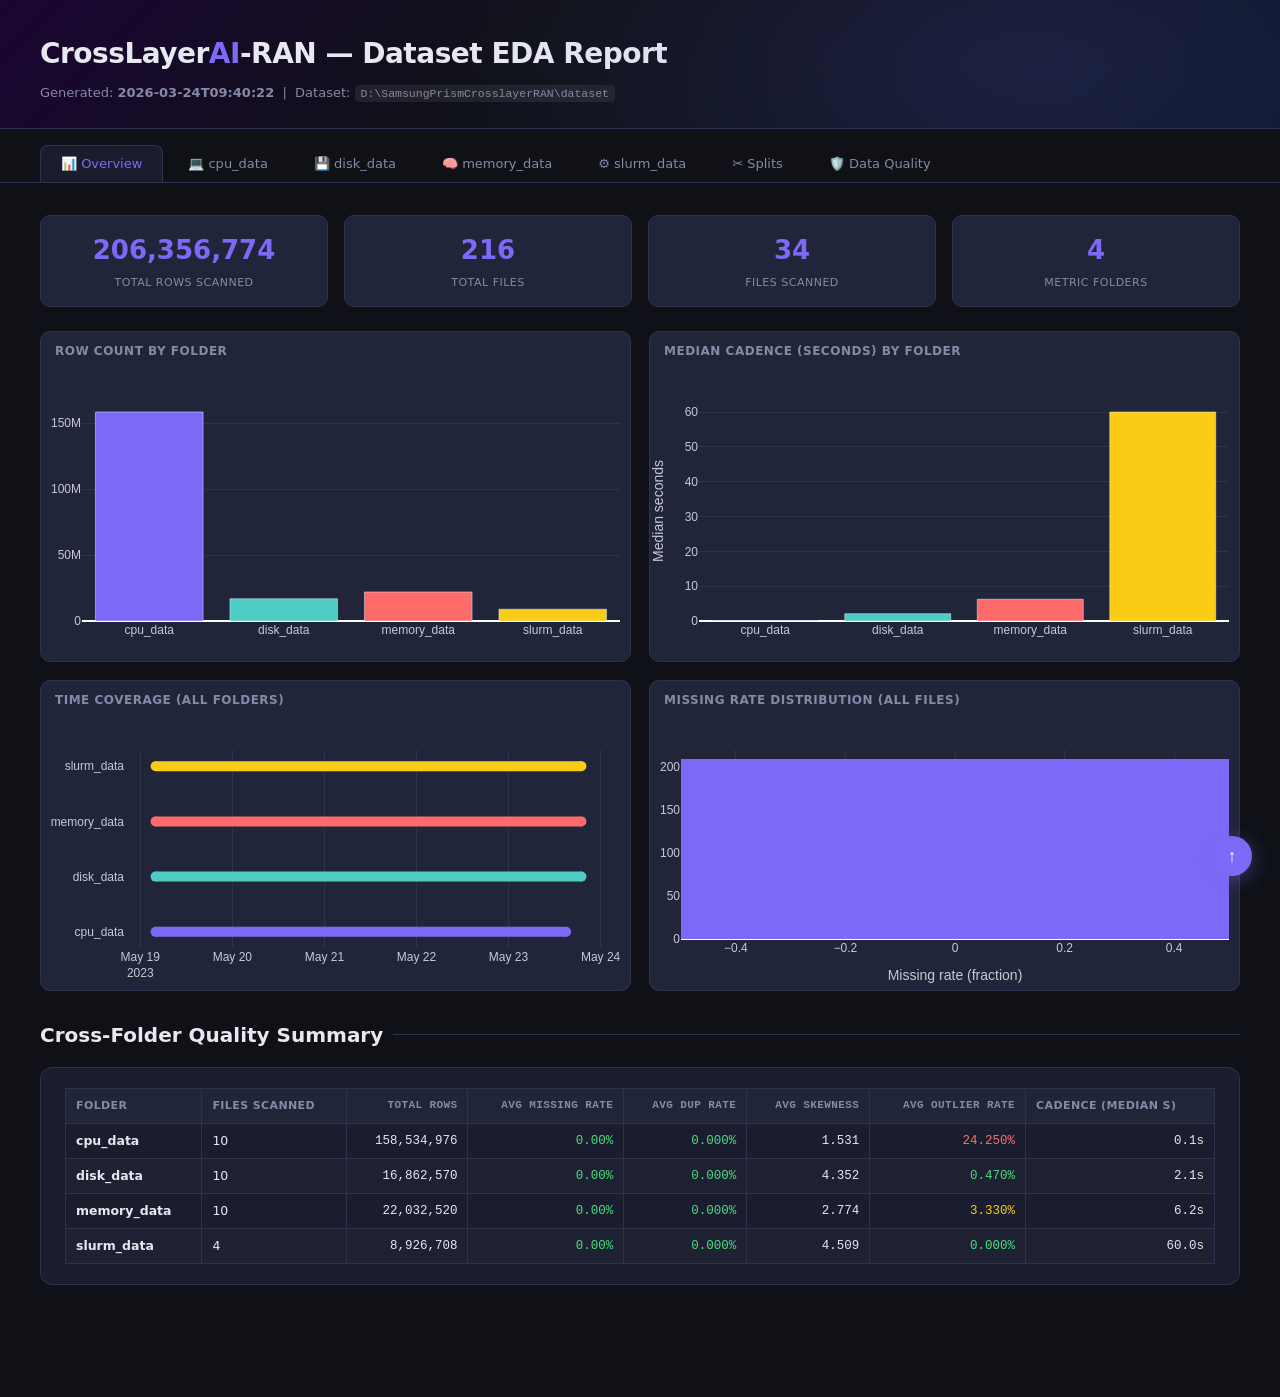
==== reports/eda_report.html @ 3f48cc4c "Samsung PRISM CrossLayer-RAN: complete anomaly detection pipeline Phase 1 - Data Pipeline: - Structu" ====
<!doctype html>
<html lang="en">
  <head>
    <meta charset="utf-8" />
    <meta name="viewport" content="width=device-width, initial-scale=1" />
    <title>CrossLayerAI-RAN Dataset EDA</title>
    <script src="https://cdn.plot.ly/plotly-2.30.0.min.js"></script>
    <style>
      :root {
        --bg: #0f1117;
        --bg2: #1a1d2e;
        --bg3: #21253a;
        --accent: #7c6af7;
        --accent2: #4ecdc4;
        --accent3: #ff6b6b;
        --text: #e8e8f0;
        --muted: #8888a8;
        --border: #2e3250;
        --good: #4ade80;
        --warn: #facc15;
        --bad: #f87171;
        --font: 'Inter', 'Segoe UI', system-ui, -apple-system, Arial, sans-serif;
      }
      @import url('https://fonts.googleapis.com/css2?family=Inter:wght@300;400;500;600;700&display=swap');

      * { box-sizing: border-box; margin: 0; padding: 0; }
      body {
        font-family: var(--font); background: var(--bg); color: var(--text);
        font-size: 14px; line-height: 1.6; padding: 0 0 60px 0;
      }

      /* ── Header ── */
      .site-header {
        background: linear-gradient(135deg, #1a0533 0%, #0f1117 40%, #0a1628 100%);
        border-bottom: 1px solid var(--border);
        padding: 32px 40px 24px;
        position: relative; overflow: hidden;
      }
      .site-header::before {
        content: '';
        position: absolute; inset: 0;
        background: radial-gradient(ellipse 600px 300px at 80% 50%, rgba(124,106,247,0.15), transparent);
        pointer-events: none;
      }
      .site-header h1 { font-size: 28px; font-weight: 700; letter-spacing: -0.5px; }
      .site-header h1 span { color: var(--accent); }
      .site-header .meta { color: var(--muted); font-size: 13px; margin-top: 6px; }
      .site-header .meta code { background: rgba(255,255,255,.07); padding: 2px 6px; border-radius: 4px; }

      /* ── Nav tabs ── */
      .nav-tabs {
        display: flex; gap: 4px; padding: 16px 40px 0;
        background: var(--bg); border-bottom: 1px solid var(--border);
        position: sticky; top: 0; z-index: 100;
      }
      .nav-tab {
        padding: 8px 20px; border-radius: 8px 8px 0 0; cursor: pointer;
        font-weight: 500; color: var(--muted); transition: all .2s;
        border: 1px solid transparent; border-bottom: none;
        background: transparent; font-size: 13px;
      }
      .nav-tab.active, .nav-tab:hover { color: var(--text); background: var(--bg2); }
      .nav-tab.active { border-color: var(--border); color: var(--accent); }

      /* ── Tab panels ── */
      .tab-panel { display: none; padding: 32px 40px; }
      .tab-panel.active { display: block; }

      /* ── Cards / sections ── */
      .card {
        background: var(--bg2); border: 1px solid var(--border);
        border-radius: 12px; padding: 20px 24px; margin-bottom: 20px;
      }
      .card-title { font-size: 16px; font-weight: 600; margin-bottom: 14px; }
      .card-title .badge {
        font-size: 11px; font-weight: 500; padding: 2px 8px;
        border-radius: 20px; margin-left: 8px; vertical-align: middle;
      }
      .badge-blue { background: rgba(124,106,247,.25); color: #c0b8ff; }
      .badge-green { background: rgba(74,222,128,.2); color: #86efac; }
      .badge-red { background: rgba(248,113,113,.2); color: #fca5a5; }

      /* ── Stats row ── */
      .stats-row { display: flex; gap: 16px; flex-wrap: wrap; margin-bottom: 24px; }
      .stat-card {
        flex: 1; min-width: 140px; background: var(--bg3); border: 1px solid var(--border);
        border-radius: 10px; padding: 14px 18px; text-align: center;
      }
      .stat-card .val { font-size: 26px; font-weight: 700; color: var(--accent); }
      .stat-card .lbl { font-size: 11px; color: var(--muted); margin-top: 2px; text-transform: uppercase; letter-spacing: .5px; }

      /* ── Tables ── */
      .tbl-wrap { overflow-x: auto; }
      table { border-collapse: collapse; width: 100%; font-size: 12.5px; }
      th {
        background: var(--bg3); color: var(--muted); font-weight: 600;
        padding: 8px 10px; border: 1px solid var(--border); text-align: left;
        white-space: nowrap; text-transform: uppercase; font-size: 11px; letter-spacing: .4px;
      }
      td { padding: 7px 10px; border: 1px solid var(--border); vertical-align: top; }
      tr:nth-child(even) td { background: rgba(255,255,255,.02); }
      tr:hover td { background: rgba(124,106,247,.06); }
      .num { text-align: right; font-variant-numeric: tabular-nums; font-family: 'Courier New', monospace; }
      .good { color: var(--good); }
      .warn { color: var(--warn); }
      .bad  { color: var(--bad);  }
      code { background: rgba(255,255,255,.08); padding: 1px 5px; border-radius: 4px; font-size: 11.5px; }

      /* ── Plot grid ── */
      .plot-grid { display: grid; grid-template-columns: 1fr 1fr; gap: 18px; }
      @media (max-width: 1000px) { .plot-grid { grid-template-columns: 1fr; } }
      .plot-box { background: var(--bg3); border: 1px solid var(--border); border-radius: 10px; overflow: hidden; }
      .plot-box-title { font-size: 12px; font-weight: 600; color: var(--muted); padding: 10px 14px 0; text-transform: uppercase; letter-spacing: .5px; }

      /* ── Quality indicator ── */
      .quality-bar { height: 6px; border-radius: 3px; background: var(--border); margin-top: 6px; }
      .quality-bar-fill { height: 100%; border-radius: 3px; }

      /* ── Section header ── */
      .section-header { font-size: 20px; font-weight: 700; margin: 28px 0 16px; display: flex; align-items: center; gap: 10px; }
      .section-header::after { content: ''; flex: 1; height: 1px; background: var(--border); }

      /* ── Alert ── */
      .alert { border-radius: 8px; padding: 10px 14px; font-size: 13px; margin-bottom: 12px; }
      .alert-warn { background: rgba(250,204,21,.1); border: 1px solid rgba(250,204,21,.3); color: #fde68a; }
      .alert-info  { background: rgba(124,106,247,.1); border: 1px solid rgba(124,106,247,.3); color: #c4b5fd; }

      /* ── Splits timeline ── */
      .split-row { display: flex; border-radius: 8px; overflow: hidden; height: 34px; margin: 10px 0; }
      .split-seg { display: flex; align-items: center; justify-content: center;
                   font-size: 12px; font-weight: 600; color: #fff; }
      .seg-train { background: #4f46e5; }
      .seg-val   { background: #0891b2; }
      .seg-test  { background: #be185d; }

      .scrolltop {
        position: fixed; bottom: 24px; right: 28px;
        background: var(--accent); color: #fff; border: none; border-radius: 50%;
        width: 40px; height: 40px; cursor: pointer; font-size: 18px;
        display: flex; align-items: center; justify-content: center;
        box-shadow: 0 4px 20px rgba(124,106,247,.4); transition: transform .2s;
      }
      .scrolltop:hover { transform: scale(1.15); }
    </style>
  </head>
  <body>

    <!-- Header -->
    <div class="site-header">
      <h1>CrossLayer<span>AI</span>-RAN &mdash; Dataset EDA Report</h1>
      <div class="meta">
        Generated: <strong>2026-03-24T09:40:22</strong> &nbsp;|&nbsp;
        Dataset: <code>D:\SamsungPrismCrosslayerRAN\dataset</code>
      </div>
    </div>

    <!-- Navigation tabs -->
    <div class="nav-tabs">
      <div class="nav-tab active" onclick="showTab('overview')">📊 Overview</div>
      
      <div class="nav-tab" onclick="showTab('cpu_data')">💻 cpu_data</div>
      
      <div class="nav-tab" onclick="showTab('disk_data')">💾 disk_data</div>
      
      <div class="nav-tab" onclick="showTab('memory_data')">🧠 memory_data</div>
      
      <div class="nav-tab" onclick="showTab('slurm_data')">⚙️ slurm_data</div>
      
      <div class="nav-tab" onclick="showTab('splits')">✂️ Splits</div>
      <div class="nav-tab" onclick="showTab('quality')">🛡️ Data Quality</div>
    </div>

    <!-- ══════════════════════════════════════════════════════════
         TAB: Overview
         ══════════════════════════════════════════════════════════ -->
    <div id="tab-overview" class="tab-panel active">

      <div class="stats-row">
        
        <div class="stat-card">
          <div class="val">206,356,774</div>
          <div class="lbl">Total rows scanned</div>
        </div>
        
        <div class="stat-card">
          <div class="val">216</div>
          <div class="lbl">Total files</div>
        </div>
        
        <div class="stat-card">
          <div class="val">34</div>
          <div class="lbl">Files scanned</div>
        </div>
        
        <div class="stat-card">
          <div class="val">4</div>
          <div class="lbl">Metric folders</div>
        </div>
        
      </div>

      <div class="plot-grid">
        <div class="plot-box">
          <div class="plot-box-title">Row count by folder</div>
          <div>                            <div id="1521c438-d618-413d-8089-0180f31274cb" class="plotly-graph-div" style="height:300px; width:100%;"></div>            <script>                window.PLOTLYENV=window.PLOTLYENV || {};                                if (document.getElementById("1521c438-d618-413d-8089-0180f31274cb")) {                    Plotly.newPlot(                        "1521c438-d618-413d-8089-0180f31274cb",                        [{"hovertemplate":"%{x}\u003cbr\u003e%{y:,} rows\u003cextra\u003e\u003c\u002fextra\u003e","marker":{"color":["#7c6af7","#4ecdc4","#ff6b6b","#facc15","#86efac","#f9a8d4"]},"x":["cpu_data","disk_data","memory_data","slurm_data"],"y":[158534976,16862570,22032520,8926708],"type":"bar"}],                        {"template":{"data":{"histogram2dcontour":[{"type":"histogram2dcontour","colorbar":{"outlinewidth":0,"ticks":""},"colorscale":[[0.0,"#0d0887"],[0.1111111111111111,"#46039f"],[0.2222222222222222,"#7201a8"],[0.3333333333333333,"#9c179e"],[0.4444444444444444,"#bd3786"],[0.5555555555555556,"#d8576b"],[0.6666666666666666,"#ed7953"],[0.7777777777777778,"#fb9f3a"],[0.8888888888888888,"#fdca26"],[1.0,"#f0f921"]]}],"choropleth":[{"type":"choropleth","colorbar":{"outlinewidth":0,"ticks":""}}],"histogram2d":[{"type":"histogram2d","colorbar":{"outlinewidth":0,"ticks":""},"colorscale":[[0.0,"#0d0887"],[0.1111111111111111,"#46039f"],[0.2222222222222222,"#7201a8"],[0.3333333333333333,"#9c179e"],[0.4444444444444444,"#bd3786"],[0.5555555555555556,"#d8576b"],[0.6666666666666666,"#ed7953"],[0.7777777777777778,"#fb9f3a"],[0.8888888888888888,"#fdca26"],[1.0,"#f0f921"]]}],"heatmap":[{"type":"heatmap","colorbar":{"outlinewidth":0,"ticks":""},"colorscale":[[0.0,"#0d0887"],[0.1111111111111111,"#46039f"],[0.2222222222222222,"#7201a8"],[0.3333333333333333,"#9c179e"],[0.4444444444444444,"#bd3786"],[0.5555555555555556,"#d8576b"],[0.6666666666666666,"#ed7953"],[0.7777777777777778,"#fb9f3a"],[0.8888888888888888,"#fdca26"],[1.0,"#f0f921"]]}],"contourcarpet":[{"type":"contourcarpet","colorbar":{"outlinewidth":0,"ticks":""}}],"contour":[{"type":"contour","colorbar":{"outlinewidth":0,"ticks":""},"colorscale":[[0.0,"#0d0887"],[0.1111111111111111,"#46039f"],[0.2222222222222222,"#7201a8"],[0.3333333333333333,"#9c179e"],[0.4444444444444444,"#bd3786"],[0.5555555555555556,"#d8576b"],[0.6666666666666666,"#ed7953"],[0.7777777777777778,"#fb9f3a"],[0.8888888888888888,"#fdca26"],[1.0,"#f0f921"]]}],"surface":[{"type":"surface","colorbar":{"outlinewidth":0,"ticks":""},"colorscale":[[0.0,"#0d0887"],[0.1111111111111111,"#46039f"],[0.2222222222222222,"#7201a8"],[0.3333333333333333,"#9c179e"],[0.4444444444444444,"#bd3786"],[0.5555555555555556,"#d8576b"],[0.6666666666666666,"#ed7953"],[0.7777777777777778,"#fb9f3a"],[0.8888888888888888,"#fdca26"],[1.0,"#f0f921"]]}],"mesh3d":[{"type":"mesh3d","colorbar":{"outlinewidth":0,"ticks":""}}],"scatter":[{"fillpattern":{"fillmode":"overlay","size":10,"solidity":0.2},"type":"scatter"}],"parcoords":[{"type":"parcoords","line":{"colorbar":{"outlinewidth":0,"ticks":""}}}],"scatterpolargl":[{"type":"scatterpolargl","marker":{"colorbar":{"outlinewidth":0,"ticks":""}}}],"bar":[{"error_x":{"color":"#2a3f5f"},"error_y":{"color":"#2a3f5f"},"marker":{"line":{"color":"#E5ECF6","width":0.5},"pattern":{"fillmode":"overlay","size":10,"solidity":0.2}},"type":"bar"}],"scattergeo":[{"type":"scattergeo","marker":{"colorbar":{"outlinewidth":0,"ticks":""}}}],"scatterpolar":[{"type":"scatterpolar","marker":{"colorbar":{"outlinewidth":0,"ticks":""}}}],"histogram":[{"marker":{"pattern":{"fillmode":"overlay","size":10,"solidity":0.2}},"type":"histogram"}],"scattergl":[{"type":"scattergl","marker":{"colorbar":{"outlinewidth":0,"ticks":""}}}],"scatter3d":[{"type":"scatter3d","line":{"colorbar":{"outlinewidth":0,"ticks":""}},"marker":{"colorbar":{"outlinewidth":0,"ticks":""}}}],"scattermap":[{"type":"scattermap","marker":{"colorbar":{"outlinewidth":0,"ticks":""}}}],"scattermapbox":[{"type":"scattermapbox","marker":{"colorbar":{"outlinewidth":0,"ticks":""}}}],"scatterternary":[{"type":"scatterternary","marker":{"colorbar":{"outlinewidth":0,"ticks":""}}}],"scattercarpet":[{"type":"scattercarpet","marker":{"colorbar":{"outlinewidth":0,"ticks":""}}}],"carpet":[{"aaxis":{"endlinecolor":"#2a3f5f","gridcolor":"white","linecolor":"white","minorgridcolor":"white","startlinecolor":"#2a3f5f"},"baxis":{"endlinecolor":"#2a3f5f","gridcolor":"white","linecolor":"white","minorgridcolor":"white","startlinecolor":"#2a3f5f"},"type":"carpet"}],"table":[{"cells":{"fill":{"color":"#EBF0F8"},"line":{"color":"white"}},"header":{"fill":{"color":"#C8D4E3"},"line":{"color":"white"}},"type":"table"}],"barpolar":[{"marker":{"line":{"color":"#E5ECF6","width":0.5},"pattern":{"fillmode":"overlay","size":10,"solidity":0.2}},"type":"barpolar"}],"pie":[{"automargin":true,"type":"pie"}]},"layout":{"autotypenumbers":"strict","colorway":["#636efa","#EF553B","#00cc96","#ab63fa","#FFA15A","#19d3f3","#FF6692","#B6E880","#FF97FF","#FECB52"],"font":{"color":"#2a3f5f"},"hovermode":"closest","hoverlabel":{"align":"left"},"paper_bgcolor":"white","plot_bgcolor":"#E5ECF6","polar":{"bgcolor":"#E5ECF6","angularaxis":{"gridcolor":"white","linecolor":"white","ticks":""},"radialaxis":{"gridcolor":"white","linecolor":"white","ticks":""}},"ternary":{"bgcolor":"#E5ECF6","aaxis":{"gridcolor":"white","linecolor":"white","ticks":""},"baxis":{"gridcolor":"white","linecolor":"white","ticks":""},"caxis":{"gridcolor":"white","linecolor":"white","ticks":""}},"coloraxis":{"colorbar":{"outlinewidth":0,"ticks":""}},"colorscale":{"sequential":[[0.0,"#0d0887"],[0.1111111111111111,"#46039f"],[0.2222222222222222,"#7201a8"],[0.3333333333333333,"#9c179e"],[0.4444444444444444,"#bd3786"],[0.5555555555555556,"#d8576b"],[0.6666666666666666,"#ed7953"],[0.7777777777777778,"#fb9f3a"],[0.8888888888888888,"#fdca26"],[1.0,"#f0f921"]],"sequentialminus":[[0.0,"#0d0887"],[0.1111111111111111,"#46039f"],[0.2222222222222222,"#7201a8"],[0.3333333333333333,"#9c179e"],[0.4444444444444444,"#bd3786"],[0.5555555555555556,"#d8576b"],[0.6666666666666666,"#ed7953"],[0.7777777777777778,"#fb9f3a"],[0.8888888888888888,"#fdca26"],[1.0,"#f0f921"]],"diverging":[[0,"#8e0152"],[0.1,"#c51b7d"],[0.2,"#de77ae"],[0.3,"#f1b6da"],[0.4,"#fde0ef"],[0.5,"#f7f7f7"],[0.6,"#e6f5d0"],[0.7,"#b8e186"],[0.8,"#7fbc41"],[0.9,"#4d9221"],[1,"#276419"]]},"xaxis":{"gridcolor":"white","linecolor":"white","ticks":"","title":{"standoff":15},"zerolinecolor":"white","automargin":true,"zerolinewidth":2},"yaxis":{"gridcolor":"white","linecolor":"white","ticks":"","title":{"standoff":15},"zerolinecolor":"white","automargin":true,"zerolinewidth":2},"scene":{"xaxis":{"backgroundcolor":"#E5ECF6","gridcolor":"white","linecolor":"white","showbackground":true,"ticks":"","zerolinecolor":"white","gridwidth":2},"yaxis":{"backgroundcolor":"#E5ECF6","gridcolor":"white","linecolor":"white","showbackground":true,"ticks":"","zerolinecolor":"white","gridwidth":2},"zaxis":{"backgroundcolor":"#E5ECF6","gridcolor":"white","linecolor":"white","showbackground":true,"ticks":"","zerolinecolor":"white","gridwidth":2}},"shapedefaults":{"line":{"color":"#2a3f5f"}},"annotationdefaults":{"arrowcolor":"#2a3f5f","arrowhead":0,"arrowwidth":1},"geo":{"bgcolor":"white","landcolor":"#E5ECF6","subunitcolor":"white","showland":true,"showlakes":true,"lakecolor":"white"},"title":{"x":0.05},"mapbox":{"style":"light"}}},"font":{"color":"#c8c8d8","size":12},"margin":{"l":10,"r":10,"t":40,"b":40},"legend":{"orientation":"h","yanchor":"bottom","y":1.02},"height":300,"paper_bgcolor":"rgba(0,0,0,0)","plot_bgcolor":"rgba(0,0,0,0)","yaxis":{"showgrid":true,"gridcolor":"#2e3250"}},                        {"responsive": true}                    )                };            </script>        </div>
        </div>
        <div class="plot-box">
          <div class="plot-box-title">Median cadence (seconds) by folder</div>
          <div>                            <div id="94723962-6fdd-4a50-82da-f894ee0654af" class="plotly-graph-div" style="height:300px; width:100%;"></div>            <script>                window.PLOTLYENV=window.PLOTLYENV || {};                                if (document.getElementById("94723962-6fdd-4a50-82da-f894ee0654af")) {                    Plotly.newPlot(                        "94723962-6fdd-4a50-82da-f894ee0654af",                        [{"hovertemplate":"%{x}\u003cbr\u003eCadence: %{y:.1f}s\u003cextra\u003e\u003c\u002fextra\u003e","marker":{"color":["#7c6af7","#4ecdc4","#ff6b6b","#facc15","#86efac","#f9a8d4"]},"x":["cpu_data","disk_data","memory_data","slurm_data"],"y":[0.13,2.1,6.24,60.0],"type":"bar"}],                        {"template":{"data":{"histogram2dcontour":[{"type":"histogram2dcontour","colorbar":{"outlinewidth":0,"ticks":""},"colorscale":[[0.0,"#0d0887"],[0.1111111111111111,"#46039f"],[0.2222222222222222,"#7201a8"],[0.3333333333333333,"#9c179e"],[0.4444444444444444,"#bd3786"],[0.5555555555555556,"#d8576b"],[0.6666666666666666,"#ed7953"],[0.7777777777777778,"#fb9f3a"],[0.8888888888888888,"#fdca26"],[1.0,"#f0f921"]]}],"choropleth":[{"type":"choropleth","colorbar":{"outlinewidth":0,"ticks":""}}],"histogram2d":[{"type":"histogram2d","colorbar":{"outlinewidth":0,"ticks":""},"colorscale":[[0.0,"#0d0887"],[0.1111111111111111,"#46039f"],[0.2222222222222222,"#7201a8"],[0.3333333333333333,"#9c179e"],[0.4444444444444444,"#bd3786"],[0.5555555555555556,"#d8576b"],[0.6666666666666666,"#ed7953"],[0.7777777777777778,"#fb9f3a"],[0.8888888888888888,"#fdca26"],[1.0,"#f0f921"]]}],"heatmap":[{"type":"heatmap","colorbar":{"outlinewidth":0,"ticks":""},"colorscale":[[0.0,"#0d0887"],[0.1111111111111111,"#46039f"],[0.2222222222222222,"#7201a8"],[0.3333333333333333,"#9c179e"],[0.4444444444444444,"#bd3786"],[0.5555555555555556,"#d8576b"],[0.6666666666666666,"#ed7953"],[0.7777777777777778,"#fb9f3a"],[0.8888888888888888,"#fdca26"],[1.0,"#f0f921"]]}],"contourcarpet":[{"type":"contourcarpet","colorbar":{"outlinewidth":0,"ticks":""}}],"contour":[{"type":"contour","colorbar":{"outlinewidth":0,"ticks":""},"colorscale":[[0.0,"#0d0887"],[0.1111111111111111,"#46039f"],[0.2222222222222222,"#7201a8"],[0.3333333333333333,"#9c179e"],[0.4444444444444444,"#bd3786"],[0.5555555555555556,"#d8576b"],[0.6666666666666666,"#ed7953"],[0.7777777777777778,"#fb9f3a"],[0.8888888888888888,"#fdca26"],[1.0,"#f0f921"]]}],"surface":[{"type":"surface","colorbar":{"outlinewidth":0,"ticks":""},"colorscale":[[0.0,"#0d0887"],[0.1111111111111111,"#46039f"],[0.2222222222222222,"#7201a8"],[0.3333333333333333,"#9c179e"],[0.4444444444444444,"#bd3786"],[0.5555555555555556,"#d8576b"],[0.6666666666666666,"#ed7953"],[0.7777777777777778,"#fb9f3a"],[0.8888888888888888,"#fdca26"],[1.0,"#f0f921"]]}],"mesh3d":[{"type":"mesh3d","colorbar":{"outlinewidth":0,"ticks":""}}],"scatter":[{"fillpattern":{"fillmode":"overlay","size":10,"solidity":0.2},"type":"scatter"}],"parcoords":[{"type":"parcoords","line":{"colorbar":{"outlinewidth":0,"ticks":""}}}],"scatterpolargl":[{"type":"scatterpolargl","marker":{"colorbar":{"outlinewidth":0,"ticks":""}}}],"bar":[{"error_x":{"color":"#2a3f5f"},"error_y":{"color":"#2a3f5f"},"marker":{"line":{"color":"#E5ECF6","width":0.5},"pattern":{"fillmode":"overlay","size":10,"solidity":0.2}},"type":"bar"}],"scattergeo":[{"type":"scattergeo","marker":{"colorbar":{"outlinewidth":0,"ticks":""}}}],"scatterpolar":[{"type":"scatterpolar","marker":{"colorbar":{"outlinewidth":0,"ticks":""}}}],"histogram":[{"marker":{"pattern":{"fillmode":"overlay","size":10,"solidity":0.2}},"type":"histogram"}],"scattergl":[{"type":"scattergl","marker":{"colorbar":{"outlinewidth":0,"ticks":""}}}],"scatter3d":[{"type":"scatter3d","line":{"colorbar":{"outlinewidth":0,"ticks":""}},"marker":{"colorbar":{"outlinewidth":0,"ticks":""}}}],"scattermap":[{"type":"scattermap","marker":{"colorbar":{"outlinewidth":0,"ticks":""}}}],"scattermapbox":[{"type":"scattermapbox","marker":{"colorbar":{"outlinewidth":0,"ticks":""}}}],"scatterternary":[{"type":"scatterternary","marker":{"colorbar":{"outlinewidth":0,"ticks":""}}}],"scattercarpet":[{"type":"scattercarpet","marker":{"colorbar":{"outlinewidth":0,"ticks":""}}}],"carpet":[{"aaxis":{"endlinecolor":"#2a3f5f","gridcolor":"white","linecolor":"white","minorgridcolor":"white","startlinecolor":"#2a3f5f"},"baxis":{"endlinecolor":"#2a3f5f","gridcolor":"white","linecolor":"white","minorgridcolor":"white","startlinecolor":"#2a3f5f"},"type":"carpet"}],"table":[{"cells":{"fill":{"color":"#EBF0F8"},"line":{"color":"white"}},"header":{"fill":{"color":"#C8D4E3"},"line":{"color":"white"}},"type":"table"}],"barpolar":[{"marker":{"line":{"color":"#E5ECF6","width":0.5},"pattern":{"fillmode":"overlay","size":10,"solidity":0.2}},"type":"barpolar"}],"pie":[{"automargin":true,"type":"pie"}]},"layout":{"autotypenumbers":"strict","colorway":["#636efa","#EF553B","#00cc96","#ab63fa","#FFA15A","#19d3f3","#FF6692","#B6E880","#FF97FF","#FECB52"],"font":{"color":"#2a3f5f"},"hovermode":"closest","hoverlabel":{"align":"left"},"paper_bgcolor":"white","plot_bgcolor":"#E5ECF6","polar":{"bgcolor":"#E5ECF6","angularaxis":{"gridcolor":"white","linecolor":"white","ticks":""},"radialaxis":{"gridcolor":"white","linecolor":"white","ticks":""}},"ternary":{"bgcolor":"#E5ECF6","aaxis":{"gridcolor":"white","linecolor":"white","ticks":""},"baxis":{"gridcolor":"white","linecolor":"white","ticks":""},"caxis":{"gridcolor":"white","linecolor":"white","ticks":""}},"coloraxis":{"colorbar":{"outlinewidth":0,"ticks":""}},"colorscale":{"sequential":[[0.0,"#0d0887"],[0.1111111111111111,"#46039f"],[0.2222222222222222,"#7201a8"],[0.3333333333333333,"#9c179e"],[0.4444444444444444,"#bd3786"],[0.5555555555555556,"#d8576b"],[0.6666666666666666,"#ed7953"],[0.7777777777777778,"#fb9f3a"],[0.8888888888888888,"#fdca26"],[1.0,"#f0f921"]],"sequentialminus":[[0.0,"#0d0887"],[0.1111111111111111,"#46039f"],[0.2222222222222222,"#7201a8"],[0.3333333333333333,"#9c179e"],[0.4444444444444444,"#bd3786"],[0.5555555555555556,"#d8576b"],[0.6666666666666666,"#ed7953"],[0.7777777777777778,"#fb9f3a"],[0.8888888888888888,"#fdca26"],[1.0,"#f0f921"]],"diverging":[[0,"#8e0152"],[0.1,"#c51b7d"],[0.2,"#de77ae"],[0.3,"#f1b6da"],[0.4,"#fde0ef"],[0.5,"#f7f7f7"],[0.6,"#e6f5d0"],[0.7,"#b8e186"],[0.8,"#7fbc41"],[0.9,"#4d9221"],[1,"#276419"]]},"xaxis":{"gridcolor":"white","linecolor":"white","ticks":"","title":{"standoff":15},"zerolinecolor":"white","automargin":true,"zerolinewidth":2},"yaxis":{"gridcolor":"white","linecolor":"white","ticks":"","title":{"standoff":15},"zerolinecolor":"white","automargin":true,"zerolinewidth":2},"scene":{"xaxis":{"backgroundcolor":"#E5ECF6","gridcolor":"white","linecolor":"white","showbackground":true,"ticks":"","zerolinecolor":"white","gridwidth":2},"yaxis":{"backgroundcolor":"#E5ECF6","gridcolor":"white","linecolor":"white","showbackground":true,"ticks":"","zerolinecolor":"white","gridwidth":2},"zaxis":{"backgroundcolor":"#E5ECF6","gridcolor":"white","linecolor":"white","showbackground":true,"ticks":"","zerolinecolor":"white","gridwidth":2}},"shapedefaults":{"line":{"color":"#2a3f5f"}},"annotationdefaults":{"arrowcolor":"#2a3f5f","arrowhead":0,"arrowwidth":1},"geo":{"bgcolor":"white","landcolor":"#E5ECF6","subunitcolor":"white","showland":true,"showlakes":true,"lakecolor":"white"},"title":{"x":0.05},"mapbox":{"style":"light"}}},"font":{"color":"#c8c8d8","size":12},"margin":{"l":10,"r":10,"t":40,"b":40},"legend":{"orientation":"h","yanchor":"bottom","y":1.02},"height":300,"paper_bgcolor":"rgba(0,0,0,0)","plot_bgcolor":"rgba(0,0,0,0)","yaxis":{"title":{"text":"Median seconds"},"showgrid":true,"gridcolor":"#2e3250"}},                        {"responsive": true}                    )                };            </script>        </div>
        </div>
        <div class="plot-box">
          <div class="plot-box-title">Time coverage (all folders)</div>
          <div>                            <div id="3147300b-6bb8-411c-8396-1fc3859a0f5b" class="plotly-graph-div" style="height:280px; width:100%;"></div>            <script>                window.PLOTLYENV=window.PLOTLYENV || {};                                if (document.getElementById("3147300b-6bb8-411c-8396-1fc3859a0f5b")) {                    Plotly.newPlot(                        "3147300b-6bb8-411c-8396-1fc3859a0f5b",                        [{"hovertemplate":"\u003cb\u003ecpu_data\u003c\u002fb\u003e\u003cbr\u003e%{x}\u003cextra\u003e\u003c\u002fextra\u003e","line":{"color":"#7c6af7","width":10},"marker":{"size":10},"mode":"lines+markers","name":"cpu_data","x":["2023-05-19 04:00:00.099000064","2023-05-23 14:59:59.943000064"],"y":["cpu_data","cpu_data"],"type":"scatter"},{"hovertemplate":"\u003cb\u003edisk_data\u003c\u002fb\u003e\u003cbr\u003e%{x}\u003cextra\u003e\u003c\u002fextra\u003e","line":{"color":"#4ecdc4","width":10},"marker":{"size":10},"mode":"lines+markers","name":"disk_data","x":["2023-05-19 04:00:00.099000064","2023-05-23 18:59:59.940999936"],"y":["disk_data","disk_data"],"type":"scatter"},{"hovertemplate":"\u003cb\u003ememory_data\u003c\u002fb\u003e\u003cbr\u003e%{x}\u003cextra\u003e\u003c\u002fextra\u003e","line":{"color":"#ff6b6b","width":10},"marker":{"size":10},"mode":"lines+markers","name":"memory_data","x":["2023-05-19 04:00:00.099000064","2023-05-23 18:59:59.940999936"],"y":["memory_data","memory_data"],"type":"scatter"},{"hovertemplate":"\u003cb\u003eslurm_data\u003c\u002fb\u003e\u003cbr\u003e%{x}\u003cextra\u003e\u003c\u002fextra\u003e","line":{"color":"#facc15","width":10},"marker":{"size":10},"mode":"lines+markers","name":"slurm_data","x":["2023-05-19 04:00:17.217999872","2023-05-23 18:59:47.217999872"],"y":["slurm_data","slurm_data"],"type":"scatter"}],                        {"template":{"data":{"histogram2dcontour":[{"type":"histogram2dcontour","colorbar":{"outlinewidth":0,"ticks":""},"colorscale":[[0.0,"#0d0887"],[0.1111111111111111,"#46039f"],[0.2222222222222222,"#7201a8"],[0.3333333333333333,"#9c179e"],[0.4444444444444444,"#bd3786"],[0.5555555555555556,"#d8576b"],[0.6666666666666666,"#ed7953"],[0.7777777777777778,"#fb9f3a"],[0.8888888888888888,"#fdca26"],[1.0,"#f0f921"]]}],"choropleth":[{"type":"choropleth","colorbar":{"outlinewidth":0,"ticks":""}}],"histogram2d":[{"type":"histogram2d","colorbar":{"outlinewidth":0,"ticks":""},"colorscale":[[0.0,"#0d0887"],[0.1111111111111111,"#46039f"],[0.2222222222222222,"#7201a8"],[0.3333333333333333,"#9c179e"],[0.4444444444444444,"#bd3786"],[0.5555555555555556,"#d8576b"],[0.6666666666666666,"#ed7953"],[0.7777777777777778,"#fb9f3a"],[0.8888888888888888,"#fdca26"],[1.0,"#f0f921"]]}],"heatmap":[{"type":"heatmap","colorbar":{"outlinewidth":0,"ticks":""},"colorscale":[[0.0,"#0d0887"],[0.1111111111111111,"#46039f"],[0.2222222222222222,"#7201a8"],[0.3333333333333333,"#9c179e"],[0.4444444444444444,"#bd3786"],[0.5555555555555556,"#d8576b"],[0.6666666666666666,"#ed7953"],[0.7777777777777778,"#fb9f3a"],[0.8888888888888888,"#fdca26"],[1.0,"#f0f921"]]}],"contourcarpet":[{"type":"contourcarpet","colorbar":{"outlinewidth":0,"ticks":""}}],"contour":[{"type":"contour","colorbar":{"outlinewidth":0,"ticks":""},"colorscale":[[0.0,"#0d0887"],[0.1111111111111111,"#46039f"],[0.2222222222222222,"#7201a8"],[0.3333333333333333,"#9c179e"],[0.4444444444444444,"#bd3786"],[0.5555555555555556,"#d8576b"],[0.6666666666666666,"#ed7953"],[0.7777777777777778,"#fb9f3a"],[0.8888888888888888,"#fdca26"],[1.0,"#f0f921"]]}],"surface":[{"type":"surface","colorbar":{"outlinewidth":0,"ticks":""},"colorscale":[[0.0,"#0d0887"],[0.1111111111111111,"#46039f"],[0.2222222222222222,"#7201a8"],[0.3333333333333333,"#9c179e"],[0.4444444444444444,"#bd3786"],[0.5555555555555556,"#d8576b"],[0.6666666666666666,"#ed7953"],[0.7777777777777778,"#fb9f3a"],[0.8888888888888888,"#fdca26"],[1.0,"#f0f921"]]}],"mesh3d":[{"type":"mesh3d","colorbar":{"outlinewidth":0,"ticks":""}}],"scatter":[{"fillpattern":{"fillmode":"overlay","size":10,"solidity":0.2},"type":"scatter"}],"parcoords":[{"type":"parcoords","line":{"colorbar":{"outlinewidth":0,"ticks":""}}}],"scatterpolargl":[{"type":"scatterpolargl","marker":{"colorbar":{"outlinewidth":0,"ticks":""}}}],"bar":[{"error_x":{"color":"#2a3f5f"},"error_y":{"color":"#2a3f5f"},"marker":{"line":{"color":"#E5ECF6","width":0.5},"pattern":{"fillmode":"overlay","size":10,"solidity":0.2}},"type":"bar"}],"scattergeo":[{"type":"scattergeo","marker":{"colorbar":{"outlinewidth":0,"ticks":""}}}],"scatterpolar":[{"type":"scatterpolar","marker":{"colorbar":{"outlinewidth":0,"ticks":""}}}],"histogram":[{"marker":{"pattern":{"fillmode":"overlay","size":10,"solidity":0.2}},"type":"histogram"}],"scattergl":[{"type":"scattergl","marker":{"colorbar":{"outlinewidth":0,"ticks":""}}}],"scatter3d":[{"type":"scatter3d","line":{"colorbar":{"outlinewidth":0,"ticks":""}},"marker":{"colorbar":{"outlinewidth":0,"ticks":""}}}],"scattermap":[{"type":"scattermap","marker":{"colorbar":{"outlinewidth":0,"ticks":""}}}],"scattermapbox":[{"type":"scattermapbox","marker":{"colorbar":{"outlinewidth":0,"ticks":""}}}],"scatterternary":[{"type":"scatterternary","marker":{"colorbar":{"outlinewidth":0,"ticks":""}}}],"scattercarpet":[{"type":"scattercarpet","marker":{"colorbar":{"outlinewidth":0,"ticks":""}}}],"carpet":[{"aaxis":{"endlinecolor":"#2a3f5f","gridcolor":"white","linecolor":"white","minorgridcolor":"white","startlinecolor":"#2a3f5f"},"baxis":{"endlinecolor":"#2a3f5f","gridcolor":"white","linecolor":"white","minorgridcolor":"white","startlinecolor":"#2a3f5f"},"type":"carpet"}],"table":[{"cells":{"fill":{"color":"#EBF0F8"},"line":{"color":"white"}},"header":{"fill":{"color":"#C8D4E3"},"line":{"color":"white"}},"type":"table"}],"barpolar":[{"marker":{"line":{"color":"#E5ECF6","width":0.5},"pattern":{"fillmode":"overlay","size":10,"solidity":0.2}},"type":"barpolar"}],"pie":[{"automargin":true,"type":"pie"}]},"layout":{"autotypenumbers":"strict","colorway":["#636efa","#EF553B","#00cc96","#ab63fa","#FFA15A","#19d3f3","#FF6692","#B6E880","#FF97FF","#FECB52"],"font":{"color":"#2a3f5f"},"hovermode":"closest","hoverlabel":{"align":"left"},"paper_bgcolor":"white","plot_bgcolor":"#E5ECF6","polar":{"bgcolor":"#E5ECF6","angularaxis":{"gridcolor":"white","linecolor":"white","ticks":""},"radialaxis":{"gridcolor":"white","linecolor":"white","ticks":""}},"ternary":{"bgcolor":"#E5ECF6","aaxis":{"gridcolor":"white","linecolor":"white","ticks":""},"baxis":{"gridcolor":"white","linecolor":"white","ticks":""},"caxis":{"gridcolor":"white","linecolor":"white","ticks":""}},"coloraxis":{"colorbar":{"outlinewidth":0,"ticks":""}},"colorscale":{"sequential":[[0.0,"#0d0887"],[0.1111111111111111,"#46039f"],[0.2222222222222222,"#7201a8"],[0.3333333333333333,"#9c179e"],[0.4444444444444444,"#bd3786"],[0.5555555555555556,"#d8576b"],[0.6666666666666666,"#ed7953"],[0.7777777777777778,"#fb9f3a"],[0.8888888888888888,"#fdca26"],[1.0,"#f0f921"]],"sequentialminus":[[0.0,"#0d0887"],[0.1111111111111111,"#46039f"],[0.2222222222222222,"#7201a8"],[0.3333333333333333,"#9c179e"],[0.4444444444444444,"#bd3786"],[0.5555555555555556,"#d8576b"],[0.6666666666666666,"#ed7953"],[0.7777777777777778,"#fb9f3a"],[0.8888888888888888,"#fdca26"],[1.0,"#f0f921"]],"diverging":[[0,"#8e0152"],[0.1,"#c51b7d"],[0.2,"#de77ae"],[0.3,"#f1b6da"],[0.4,"#fde0ef"],[0.5,"#f7f7f7"],[0.6,"#e6f5d0"],[0.7,"#b8e186"],[0.8,"#7fbc41"],[0.9,"#4d9221"],[1,"#276419"]]},"xaxis":{"gridcolor":"white","linecolor":"white","ticks":"","title":{"standoff":15},"zerolinecolor":"white","automargin":true,"zerolinewidth":2},"yaxis":{"gridcolor":"white","linecolor":"white","ticks":"","title":{"standoff":15},"zerolinecolor":"white","automargin":true,"zerolinewidth":2},"scene":{"xaxis":{"backgroundcolor":"#E5ECF6","gridcolor":"white","linecolor":"white","showbackground":true,"ticks":"","zerolinecolor":"white","gridwidth":2},"yaxis":{"backgroundcolor":"#E5ECF6","gridcolor":"white","linecolor":"white","showbackground":true,"ticks":"","zerolinecolor":"white","gridwidth":2},"zaxis":{"backgroundcolor":"#E5ECF6","gridcolor":"white","linecolor":"white","showbackground":true,"ticks":"","zerolinecolor":"white","gridwidth":2}},"shapedefaults":{"line":{"color":"#2a3f5f"}},"annotationdefaults":{"arrowcolor":"#2a3f5f","arrowhead":0,"arrowwidth":1},"geo":{"bgcolor":"white","landcolor":"#E5ECF6","subunitcolor":"white","showland":true,"showlakes":true,"lakecolor":"white"},"title":{"x":0.05},"mapbox":{"style":"light"}}},"font":{"color":"#c8c8d8","size":12},"margin":{"l":10,"r":10,"t":40,"b":40},"legend":{"orientation":"h","yanchor":"bottom","y":1.02},"height":280,"paper_bgcolor":"rgba(0,0,0,0)","plot_bgcolor":"rgba(0,0,0,0)","xaxis":{"showgrid":true,"gridcolor":"#2e3250"},"yaxis":{"showgrid":false},"showlegend":false},                        {"responsive": true}                    )                };            </script>        </div>
        </div>
        <div class="plot-box">
          <div class="plot-box-title">Missing rate distribution (all files)</div>
          <div>                            <div id="a8597340-f29b-4b17-b49b-e3f774c88b45" class="plotly-graph-div" style="height:280px; width:100%;"></div>            <script>                window.PLOTLYENV=window.PLOTLYENV || {};                                if (document.getElementById("a8597340-f29b-4b17-b49b-e3f774c88b45")) {                    Plotly.newPlot(                        "a8597340-f29b-4b17-b49b-e3f774c88b45",                        [{"hovertemplate":"Rate: %{x:.4f}\u003cbr\u003eCount: %{y}\u003cextra\u003e\u003c\u002fextra\u003e","marker":{"color":"#7c6af7"},"nbinsx":30,"x":[0.0,0.0,0.0,0.0,0.0,0.0,0.0,0.0,0.0,0.0,0.0,0.0,0.0,0.0,0.0,0.0,0.0,0.0,0.0,0.0,0.0,0.0,0.0,0.0,0.0,0.0,0.0,0.0,0.0,0.0,0.0,0.0,0.0,0.0,0.0,0.0,0.0,0.0,0.0,0.0,0.0,0.0,0.0,0.0,0.0,0.0,0.0,0.0,0.0,0.0,0.0,0.0,0.0,0.0,0.0,0.0,0.0,0.0,0.0,0.0,0.0,0.0,0.0,0.0,0.0,0.0,0.0,0.0,0.0,0.0,0.0,0.0,0.0,0.0,0.0,0.0,0.0,0.0,0.0,0.0,0.0,0.0,0.0,0.0,0.0,0.0,0.0,0.0,0.0,0.0,0.0,0.0,0.0,0.0,0.0,0.0,0.0,0.0,0.0,0.0,0.0,0.0,0.0,0.0,0.0,0.0,0.0,0.0,0.0,0.0,0.0,0.0,0.0,0.0,0.0,0.0,0.0,0.0,0.0,0.0,0.0,0.0,0.0,0.0,0.0,0.0,0.0,0.0,0.0,0.0,0.0,0.0,0.0,0.0,0.0,0.0,0.0,0.0,0.0,0.0,0.0,0.0,0.0,0.0,0.0,0.0,0.0,0.0,0.0,0.0,0.0,0.0,0.0,0.0,0.0,0.0,0.0,0.0,0.0,0.0,0.0,0.0,0.0,0.0,0.0,0.0,0.0,0.0,0.0,0.0,0.0,0.0,0.0,0.0,0.0,0.0,0.0,0.0,0.0,0.0,0.0,0.0,0.0,0.0,0.0,0.0,0.0,0.0,0.0,0.0,0.0,0.0,0.0,0.0,0.0,0.0,0.0,0.0,0.0,0.0,0.0,0.0,0.0,0.0,0.0,0.0,0.0,0.0],"type":"histogram"}],                        {"template":{"data":{"histogram2dcontour":[{"type":"histogram2dcontour","colorbar":{"outlinewidth":0,"ticks":""},"colorscale":[[0.0,"#0d0887"],[0.1111111111111111,"#46039f"],[0.2222222222222222,"#7201a8"],[0.3333333333333333,"#9c179e"],[0.4444444444444444,"#bd3786"],[0.5555555555555556,"#d8576b"],[0.6666666666666666,"#ed7953"],[0.7777777777777778,"#fb9f3a"],[0.8888888888888888,"#fdca26"],[1.0,"#f0f921"]]}],"choropleth":[{"type":"choropleth","colorbar":{"outlinewidth":0,"ticks":""}}],"histogram2d":[{"type":"histogram2d","colorbar":{"outlinewidth":0,"ticks":""},"colorscale":[[0.0,"#0d0887"],[0.1111111111111111,"#46039f"],[0.2222222222222222,"#7201a8"],[0.3333333333333333,"#9c179e"],[0.4444444444444444,"#bd3786"],[0.5555555555555556,"#d8576b"],[0.6666666666666666,"#ed7953"],[0.7777777777777778,"#fb9f3a"],[0.8888888888888888,"#fdca26"],[1.0,"#f0f921"]]}],"heatmap":[{"type":"heatmap","colorbar":{"outlinewidth":0,"ticks":""},"colorscale":[[0.0,"#0d0887"],[0.1111111111111111,"#46039f"],[0.2222222222222222,"#7201a8"],[0.3333333333333333,"#9c179e"],[0.4444444444444444,"#bd3786"],[0.5555555555555556,"#d8576b"],[0.6666666666666666,"#ed7953"],[0.7777777777777778,"#fb9f3a"],[0.8888888888888888,"#fdca26"],[1.0,"#f0f921"]]}],"contourcarpet":[{"type":"contourcarpet","colorbar":{"outlinewidth":0,"ticks":""}}],"contour":[{"type":"contour","colorbar":{"outlinewidth":0,"ticks":""},"colorscale":[[0.0,"#0d0887"],[0.1111111111111111,"#46039f"],[0.2222222222222222,"#7201a8"],[0.3333333333333333,"#9c179e"],[0.4444444444444444,"#bd3786"],[0.5555555555555556,"#d8576b"],[0.6666666666666666,"#ed7953"],[0.7777777777777778,"#fb9f3a"],[0.8888888888888888,"#fdca26"],[1.0,"#f0f921"]]}],"surface":[{"type":"surface","colorbar":{"outlinewidth":0,"ticks":""},"colorscale":[[0.0,"#0d0887"],[0.1111111111111111,"#46039f"],[0.2222222222222222,"#7201a8"],[0.3333333333333333,"#9c179e"],[0.4444444444444444,"#bd3786"],[0.5555555555555556,"#d8576b"],[0.6666666666666666,"#ed7953"],[0.7777777777777778,"#fb9f3a"],[0.8888888888888888,"#fdca26"],[1.0,"#f0f921"]]}],"mesh3d":[{"type":"mesh3d","colorbar":{"outlinewidth":0,"ticks":""}}],"scatter":[{"fillpattern":{"fillmode":"overlay","size":10,"solidity":0.2},"type":"scatter"}],"parcoords":[{"type":"parcoords","line":{"colorbar":{"outlinewidth":0,"ticks":""}}}],"scatterpolargl":[{"type":"scatterpolargl","marker":{"colorbar":{"outlinewidth":0,"ticks":""}}}],"bar":[{"error_x":{"color":"#2a3f5f"},"error_y":{"color":"#2a3f5f"},"marker":{"line":{"color":"#E5ECF6","width":0.5},"pattern":{"fillmode":"overlay","size":10,"solidity":0.2}},"type":"bar"}],"scattergeo":[{"type":"scattergeo","marker":{"colorbar":{"outlinewidth":0,"ticks":""}}}],"scatterpolar":[{"type":"scatterpolar","marker":{"colorbar":{"outlinewidth":0,"ticks":""}}}],"histogram":[{"marker":{"pattern":{"fillmode":"overlay","size":10,"solidity":0.2}},"type":"histogram"}],"scattergl":[{"type":"scattergl","marker":{"colorbar":{"outlinewidth":0,"ticks":""}}}],"scatter3d":[{"type":"scatter3d","line":{"colorbar":{"outlinewidth":0,"ticks":""}},"marker":{"colorbar":{"outlinewidth":0,"ticks":""}}}],"scattermap":[{"type":"scattermap","marker":{"colorbar":{"outlinewidth":0,"ticks":""}}}],"scattermapbox":[{"type":"scattermapbox","marker":{"colorbar":{"outlinewidth":0,"ticks":""}}}],"scatterternary":[{"type":"scatterternary","marker":{"colorbar":{"outlinewidth":0,"ticks":""}}}],"scattercarpet":[{"type":"scattercarpet","marker":{"colorbar":{"outlinewidth":0,"ticks":""}}}],"carpet":[{"aaxis":{"endlinecolor":"#2a3f5f","gridcolor":"white","linecolor":"white","minorgridcolor":"white","startlinecolor":"#2a3f5f"},"baxis":{"endlinecolor":"#2a3f5f","gridcolor":"white","linecolor":"white","minorgridcolor":"white","startlinecolor":"#2a3f5f"},"type":"carpet"}],"table":[{"cells":{"fill":{"color":"#EBF0F8"},"line":{"color":"white"}},"header":{"fill":{"color":"#C8D4E3"},"line":{"color":"white"}},"type":"table"}],"barpolar":[{"marker":{"line":{"color":"#E5ECF6","width":0.5},"pattern":{"fillmode":"overlay","size":10,"solidity":0.2}},"type":"barpolar"}],"pie":[{"automargin":true,"type":"pie"}]},"layout":{"autotypenumbers":"strict","colorway":["#636efa","#EF553B","#00cc96","#ab63fa","#FFA15A","#19d3f3","#FF6692","#B6E880","#FF97FF","#FECB52"],"font":{"color":"#2a3f5f"},"hovermode":"closest","hoverlabel":{"align":"left"},"paper_bgcolor":"white","plot_bgcolor":"#E5ECF6","polar":{"bgcolor":"#E5ECF6","angularaxis":{"gridcolor":"white","linecolor":"white","ticks":""},"radialaxis":{"gridcolor":"white","linecolor":"white","ticks":""}},"ternary":{"bgcolor":"#E5ECF6","aaxis":{"gridcolor":"white","linecolor":"white","ticks":""},"baxis":{"gridcolor":"white","linecolor":"white","ticks":""},"caxis":{"gridcolor":"white","linecolor":"white","ticks":""}},"coloraxis":{"colorbar":{"outlinewidth":0,"ticks":""}},"colorscale":{"sequential":[[0.0,"#0d0887"],[0.1111111111111111,"#46039f"],[0.2222222222222222,"#7201a8"],[0.3333333333333333,"#9c179e"],[0.4444444444444444,"#bd3786"],[0.5555555555555556,"#d8576b"],[0.6666666666666666,"#ed7953"],[0.7777777777777778,"#fb9f3a"],[0.8888888888888888,"#fdca26"],[1.0,"#f0f921"]],"sequentialminus":[[0.0,"#0d0887"],[0.1111111111111111,"#46039f"],[0.2222222222222222,"#7201a8"],[0.3333333333333333,"#9c179e"],[0.4444444444444444,"#bd3786"],[0.5555555555555556,"#d8576b"],[0.6666666666666666,"#ed7953"],[0.7777777777777778,"#fb9f3a"],[0.8888888888888888,"#fdca26"],[1.0,"#f0f921"]],"diverging":[[0,"#8e0152"],[0.1,"#c51b7d"],[0.2,"#de77ae"],[0.3,"#f1b6da"],[0.4,"#fde0ef"],[0.5,"#f7f7f7"],[0.6,"#e6f5d0"],[0.7,"#b8e186"],[0.8,"#7fbc41"],[0.9,"#4d9221"],[1,"#276419"]]},"xaxis":{"gridcolor":"white","linecolor":"white","ticks":"","title":{"standoff":15},"zerolinecolor":"white","automargin":true,"zerolinewidth":2},"yaxis":{"gridcolor":"white","linecolor":"white","ticks":"","title":{"standoff":15},"zerolinecolor":"white","automargin":true,"zerolinewidth":2},"scene":{"xaxis":{"backgroundcolor":"#E5ECF6","gridcolor":"white","linecolor":"white","showbackground":true,"ticks":"","zerolinecolor":"white","gridwidth":2},"yaxis":{"backgroundcolor":"#E5ECF6","gridcolor":"white","linecolor":"white","showbackground":true,"ticks":"","zerolinecolor":"white","gridwidth":2},"zaxis":{"backgroundcolor":"#E5ECF6","gridcolor":"white","linecolor":"white","showbackground":true,"ticks":"","zerolinecolor":"white","gridwidth":2}},"shapedefaults":{"line":{"color":"#2a3f5f"}},"annotationdefaults":{"arrowcolor":"#2a3f5f","arrowhead":0,"arrowwidth":1},"geo":{"bgcolor":"white","landcolor":"#E5ECF6","subunitcolor":"white","showland":true,"showlakes":true,"lakecolor":"white"},"title":{"x":0.05},"mapbox":{"style":"light"}}},"font":{"color":"#c8c8d8","size":12},"margin":{"l":10,"r":10,"t":40,"b":40},"legend":{"orientation":"h","yanchor":"bottom","y":1.02},"height":280,"paper_bgcolor":"rgba(0,0,0,0)","plot_bgcolor":"rgba(0,0,0,0)","xaxis":{"title":{"text":"Missing rate (fraction)"},"showgrid":true,"gridcolor":"#2e3250"},"yaxis":{"showgrid":true,"gridcolor":"#2e3250"}},                        {"responsive": true}                    )                };            </script>        </div>
        </div>
      </div>

      <div class="section-header">Cross-Folder Quality Summary</div>
      <div class="card">
        <div class="tbl-wrap">
          <table>
            <thead>
              <tr>
                <th>Folder</th>
                <th>Files scanned</th>
                <th class="num">Total rows</th>
                <th class="num">Avg missing rate</th>
                <th class="num">Avg dup rate</th>
                <th class="num">Avg skewness</th>
                <th class="num">Avg outlier rate</th>
                <th>Cadence (median s)</th>
              </tr>
            </thead>
            <tbody>
            
              <tr>
                <td><strong>cpu_data</strong></td>
                <td>10</td>
                <td class="num">158,534,976</td>
                <td class="num good">0.00%</td>
                <td class="num good">0.000%</td>
                <td class="num">1.531</td>
                <td class="num bad">24.250%</td>
                <td class="num">0.1s</td>
              </tr>
            
              <tr>
                <td><strong>disk_data</strong></td>
                <td>10</td>
                <td class="num">16,862,570</td>
                <td class="num good">0.00%</td>
                <td class="num good">0.000%</td>
                <td class="num">4.352</td>
                <td class="num good">0.470%</td>
                <td class="num">2.1s</td>
              </tr>
            
              <tr>
                <td><strong>memory_data</strong></td>
                <td>10</td>
                <td class="num">22,032,520</td>
                <td class="num good">0.00%</td>
                <td class="num good">0.000%</td>
                <td class="num">2.774</td>
                <td class="num warn">3.330%</td>
                <td class="num">6.2s</td>
              </tr>
            
              <tr>
                <td><strong>slurm_data</strong></td>
                <td>4</td>
                <td class="num">8,926,708</td>
                <td class="num good">0.00%</td>
                <td class="num good">0.000%</td>
                <td class="num">4.509</td>
                <td class="num good">0.000%</td>
                <td class="num">60.0s</td>
              </tr>
            
            </tbody>
          </table>
        </div>
      </div>
    </div>

    <!-- ══════════════════════════════════════════════════════════
         TAB: Per-folder detail
         ══════════════════════════════════════════════════════════ -->
    
    <div id="tab-cpu_data" class="tab-panel">

      <div class="stats-row">
        
        <div class="stat-card">
          <div class="val">158,534,976</div>
          <div class="lbl">Rows</div>
        </div>
        
        <div class="stat-card">
          <div class="val">10</div>
          <div class="lbl">Files scanned</div>
        </div>
        
        <div class="stat-card">
          <div class="val">0.1s</div>
          <div class="lbl">Median cadence</div>
        </div>
        
        <div class="stat-card">
          <div class="val">0.0%</div>
          <div class="lbl">Avg missing rate</div>
        </div>
        
      </div>

      <div class="plot-grid">
        <div class="plot-box">
          <div class="plot-box-title">Time coverage per file</div>
          <div>                            <div id="36e4c9b9-7bb2-4915-b3a3-c76b3a30f31b" class="plotly-graph-div" style="height:320px; width:100%;"></div>            <script>                window.PLOTLYENV=window.PLOTLYENV || {};                                if (document.getElementById("36e4c9b9-7bb2-4915-b3a3-c76b3a30f31b")) {                    Plotly.newPlot(                        "36e4c9b9-7bb2-4915-b3a3-c76b3a30f31b",                        [{"hovertemplate":"\u003cb\u003enode_cpu_seconds_total_0.csv.gz\u003c\u002fb\u003e\u003cbr\u003e%{x}\u003cextra\u003e\u003c\u002fextra\u003e","line":{"color":"#7c6af7","width":3},"marker":{"size":7},"mode":"lines+markers","name":"node_cpu_seconds_total_0.csv.g","showlegend":false,"x":["2023-05-19 04:00:00.099000064","2023-05-19 04:59:59.940999936"],"y":[0,0],"type":"scatter"},{"hovertemplate":"\u003cb\u003enode_cpu_seconds_total_1.csv.gz\u003c\u002fb\u003e\u003cbr\u003e%{x}\u003cextra\u003e\u003c\u002fextra\u003e","line":{"color":"#4ecdc4","width":3},"marker":{"size":7},"mode":"lines+markers","name":"node_cpu_seconds_total_1.csv.g","showlegend":false,"x":["2023-05-19 05:00:00.099000064","2023-05-19 05:59:59.940999936"],"y":[1,1],"type":"scatter"},{"hovertemplate":"\u003cb\u003enode_cpu_seconds_total_100.csv.gz\u003c\u002fb\u003e\u003cbr\u003e%{x}\u003cextra\u003e\u003c\u002fextra\u003e","line":{"color":"#ff6b6b","width":3},"marker":{"size":7},"mode":"lines+markers","name":"node_cpu_seconds_total_100.csv","showlegend":false,"x":["2023-05-23 08:00:00.099000064","2023-05-23 08:59:59.944000"],"y":[2,2],"type":"scatter"},{"hovertemplate":"\u003cb\u003enode_cpu_seconds_total_101.csv.gz\u003c\u002fb\u003e\u003cbr\u003e%{x}\u003cextra\u003e\u003c\u002fextra\u003e","line":{"color":"#facc15","width":3},"marker":{"size":7},"mode":"lines+markers","name":"node_cpu_seconds_total_101.csv","showlegend":false,"x":["2023-05-23 09:00:00.099000064","2023-05-23 09:59:59.940999936"],"y":[3,3],"type":"scatter"},{"hovertemplate":"\u003cb\u003enode_cpu_seconds_total_102.csv.gz\u003c\u002fb\u003e\u003cbr\u003e%{x}\u003cextra\u003e\u003c\u002fextra\u003e","line":{"color":"#86efac","width":3},"marker":{"size":7},"mode":"lines+markers","name":"node_cpu_seconds_total_102.csv","showlegend":false,"x":["2023-05-23 10:00:00.099000064","2023-05-23 10:59:59.940999936"],"y":[4,4],"type":"scatter"},{"hovertemplate":"\u003cb\u003enode_cpu_seconds_total_103.csv.gz\u003c\u002fb\u003e\u003cbr\u003e%{x}\u003cextra\u003e\u003c\u002fextra\u003e","line":{"color":"#f9a8d4","width":3},"marker":{"size":7},"mode":"lines+markers","name":"node_cpu_seconds_total_103.csv","showlegend":false,"x":["2023-05-23 11:00:00.099000064","2023-05-23 11:59:59.947000064"],"y":[5,5],"type":"scatter"},{"hovertemplate":"\u003cb\u003enode_cpu_seconds_total_104.csv.gz\u003c\u002fb\u003e\u003cbr\u003e%{x}\u003cextra\u003e\u003c\u002fextra\u003e","line":{"color":"#7c6af7","width":3},"marker":{"size":7},"mode":"lines+markers","name":"node_cpu_seconds_total_104.csv","showlegend":false,"x":["2023-05-23 12:00:00.099000064","2023-05-23 12:59:59.940999936"],"y":[6,6],"type":"scatter"},{"hovertemplate":"\u003cb\u003enode_cpu_seconds_total_106.csv.gz\u003c\u002fb\u003e\u003cbr\u003e%{x}\u003cextra\u003e\u003c\u002fextra\u003e","line":{"color":"#4ecdc4","width":3},"marker":{"size":7},"mode":"lines+markers","name":"node_cpu_seconds_total_106.csv","showlegend":false,"x":["2023-05-23 14:00:00.099000064","2023-05-23 14:59:59.943000064"],"y":[7,7],"type":"scatter"},{"hovertemplate":"\u003cb\u003enode_cpu_seconds_total_105.csv.gz\u003c\u002fb\u003e\u003cbr\u003e%{x}\u003cextra\u003e\u003c\u002fextra\u003e","line":{"color":"#ff6b6b","width":3},"marker":{"size":7},"mode":"lines+markers","name":"node_cpu_seconds_total_105.csv","showlegend":false,"x":["2023-05-23 13:00:00.099000064","2023-05-23 13:59:59.940999936"],"y":[8,8],"type":"scatter"},{"hovertemplate":"\u003cb\u003enode_cpu_seconds_total_10.csv.gz\u003c\u002fb\u003e\u003cbr\u003e%{x}\u003cextra\u003e\u003c\u002fextra\u003e","line":{"color":"#facc15","width":3},"marker":{"size":7},"mode":"lines+markers","name":"node_cpu_seconds_total_10.csv.","showlegend":false,"x":["2023-05-19 14:00:00.099000064","2023-05-19 14:59:59.943000064"],"y":[9,9],"type":"scatter"}],                        {"template":{"data":{"histogram2dcontour":[{"type":"histogram2dcontour","colorbar":{"outlinewidth":0,"ticks":""},"colorscale":[[0.0,"#0d0887"],[0.1111111111111111,"#46039f"],[0.2222222222222222,"#7201a8"],[0.3333333333333333,"#9c179e"],[0.4444444444444444,"#bd3786"],[0.5555555555555556,"#d8576b"],[0.6666666666666666,"#ed7953"],[0.7777777777777778,"#fb9f3a"],[0.8888888888888888,"#fdca26"],[1.0,"#f0f921"]]}],"choropleth":[{"type":"choropleth","colorbar":{"outlinewidth":0,"ticks":""}}],"histogram2d":[{"type":"histogram2d","colorbar":{"outlinewidth":0,"ticks":""},"colorscale":[[0.0,"#0d0887"],[0.1111111111111111,"#46039f"],[0.2222222222222222,"#7201a8"],[0.3333333333333333,"#9c179e"],[0.4444444444444444,"#bd3786"],[0.5555555555555556,"#d8576b"],[0.6666666666666666,"#ed7953"],[0.7777777777777778,"#fb9f3a"],[0.8888888888888888,"#fdca26"],[1.0,"#f0f921"]]}],"heatmap":[{"type":"heatmap","colorbar":{"outlinewidth":0,"ticks":""},"colorscale":[[0.0,"#0d0887"],[0.1111111111111111,"#46039f"],[0.2222222222222222,"#7201a8"],[0.3333333333333333,"#9c179e"],[0.4444444444444444,"#bd3786"],[0.5555555555555556,"#d8576b"],[0.6666666666666666,"#ed7953"],[0.7777777777777778,"#fb9f3a"],[0.8888888888888888,"#fdca26"],[1.0,"#f0f921"]]}],"contourcarpet":[{"type":"contourcarpet","colorbar":{"outlinewidth":0,"ticks":""}}],"contour":[{"type":"contour","colorbar":{"outlinewidth":0,"ticks":""},"colorscale":[[0.0,"#0d0887"],[0.1111111111111111,"#46039f"],[0.2222222222222222,"#7201a8"],[0.3333333333333333,"#9c179e"],[0.4444444444444444,"#bd3786"],[0.5555555555555556,"#d8576b"],[0.6666666666666666,"#ed7953"],[0.7777777777777778,"#fb9f3a"],[0.8888888888888888,"#fdca26"],[1.0,"#f0f921"]]}],"surface":[{"type":"surface","colorbar":{"outlinewidth":0,"ticks":""},"colorscale":[[0.0,"#0d0887"],[0.1111111111111111,"#46039f"],[0.2222222222222222,"#7201a8"],[0.3333333333333333,"#9c179e"],[0.4444444444444444,"#bd3786"],[0.5555555555555556,"#d8576b"],[0.6666666666666666,"#ed7953"],[0.7777777777777778,"#fb9f3a"],[0.8888888888888888,"#fdca26"],[1.0,"#f0f921"]]}],"mesh3d":[{"type":"mesh3d","colorbar":{"outlinewidth":0,"ticks":""}}],"scatter":[{"fillpattern":{"fillmode":"overlay","size":10,"solidity":0.2},"type":"scatter"}],"parcoords":[{"type":"parcoords","line":{"colorbar":{"outlinewidth":0,"ticks":""}}}],"scatterpolargl":[{"type":"scatterpolargl","marker":{"colorbar":{"outlinewidth":0,"ticks":""}}}],"bar":[{"error_x":{"color":"#2a3f5f"},"error_y":{"color":"#2a3f5f"},"marker":{"line":{"color":"#E5ECF6","width":0.5},"pattern":{"fillmode":"overlay","size":10,"solidity":0.2}},"type":"bar"}],"scattergeo":[{"type":"scattergeo","marker":{"colorbar":{"outlinewidth":0,"ticks":""}}}],"scatterpolar":[{"type":"scatterpolar","marker":{"colorbar":{"outlinewidth":0,"ticks":""}}}],"histogram":[{"marker":{"pattern":{"fillmode":"overlay","size":10,"solidity":0.2}},"type":"histogram"}],"scattergl":[{"type":"scattergl","marker":{"colorbar":{"outlinewidth":0,"ticks":""}}}],"scatter3d":[{"type":"scatter3d","line":{"colorbar":{"outlinewidth":0,"ticks":""}},"marker":{"colorbar":{"outlinewidth":0,"ticks":""}}}],"scattermap":[{"type":"scattermap","marker":{"colorbar":{"outlinewidth":0,"ticks":""}}}],"scattermapbox":[{"type":"scattermapbox","marker":{"colorbar":{"outlinewidth":0,"ticks":""}}}],"scatterternary":[{"type":"scatterternary","marker":{"colorbar":{"outlinewidth":0,"ticks":""}}}],"scattercarpet":[{"type":"scattercarpet","marker":{"colorbar":{"outlinewidth":0,"ticks":""}}}],"carpet":[{"aaxis":{"endlinecolor":"#2a3f5f","gridcolor":"white","linecolor":"white","minorgridcolor":"white","startlinecolor":"#2a3f5f"},"baxis":{"endlinecolor":"#2a3f5f","gridcolor":"white","linecolor":"white","minorgridcolor":"white","startlinecolor":"#2a3f5f"},"type":"carpet"}],"table":[{"cells":{"fill":{"color":"#EBF0F8"},"line":{"color":"white"}},"header":{"fill":{"color":"#C8D4E3"},"line":{"color":"white"}},"type":"table"}],"barpolar":[{"marker":{"line":{"color":"#E5ECF6","width":0.5},"pattern":{"fillmode":"overlay","size":10,"solidity":0.2}},"type":"barpolar"}],"pie":[{"automargin":true,"type":"pie"}]},"layout":{"autotypenumbers":"strict","colorway":["#636efa","#EF553B","#00cc96","#ab63fa","#FFA15A","#19d3f3","#FF6692","#B6E880","#FF97FF","#FECB52"],"font":{"color":"#2a3f5f"},"hovermode":"closest","hoverlabel":{"align":"left"},"paper_bgcolor":"white","plot_bgcolor":"#E5ECF6","polar":{"bgcolor":"#E5ECF6","angularaxis":{"gridcolor":"white","linecolor":"white","ticks":""},"radialaxis":{"gridcolor":"white","linecolor":"white","ticks":""}},"ternary":{"bgcolor":"#E5ECF6","aaxis":{"gridcolor":"white","linecolor":"white","ticks":""},"baxis":{"gridcolor":"white","linecolor":"white","ticks":""},"caxis":{"gridcolor":"white","linecolor":"white","ticks":""}},"coloraxis":{"colorbar":{"outlinewidth":0,"ticks":""}},"colorscale":{"sequential":[[0.0,"#0d0887"],[0.1111111111111111,"#46039f"],[0.2222222222222222,"#7201a8"],[0.3333333333333333,"#9c179e"],[0.4444444444444444,"#bd3786"],[0.5555555555555556,"#d8576b"],[0.6666666666666666,"#ed7953"],[0.7777777777777778,"#fb9f3a"],[0.8888888888888888,"#fdca26"],[1.0,"#f0f921"]],"sequentialminus":[[0.0,"#0d0887"],[0.1111111111111111,"#46039f"],[0.2222222222222222,"#7201a8"],[0.3333333333333333,"#9c179e"],[0.4444444444444444,"#bd3786"],[0.5555555555555556,"#d8576b"],[0.6666666666666666,"#ed7953"],[0.7777777777777778,"#fb9f3a"],[0.8888888888888888,"#fdca26"],[1.0,"#f0f921"]],"diverging":[[0,"#8e0152"],[0.1,"#c51b7d"],[0.2,"#de77ae"],[0.3,"#f1b6da"],[0.4,"#fde0ef"],[0.5,"#f7f7f7"],[0.6,"#e6f5d0"],[0.7,"#b8e186"],[0.8,"#7fbc41"],[0.9,"#4d9221"],[1,"#276419"]]},"xaxis":{"gridcolor":"white","linecolor":"white","ticks":"","title":{"standoff":15},"zerolinecolor":"white","automargin":true,"zerolinewidth":2},"yaxis":{"gridcolor":"white","linecolor":"white","ticks":"","title":{"standoff":15},"zerolinecolor":"white","automargin":true,"zerolinewidth":2},"scene":{"xaxis":{"backgroundcolor":"#E5ECF6","gridcolor":"white","linecolor":"white","showbackground":true,"ticks":"","zerolinecolor":"white","gridwidth":2},"yaxis":{"backgroundcolor":"#E5ECF6","gridcolor":"white","linecolor":"white","showbackground":true,"ticks":"","zerolinecolor":"white","gridwidth":2},"zaxis":{"backgroundcolor":"#E5ECF6","gridcolor":"white","linecolor":"white","showbackground":true,"ticks":"","zerolinecolor":"white","gridwidth":2}},"shapedefaults":{"line":{"color":"#2a3f5f"}},"annotationdefaults":{"arrowcolor":"#2a3f5f","arrowhead":0,"arrowwidth":1},"geo":{"bgcolor":"white","landcolor":"#E5ECF6","subunitcolor":"white","showland":true,"showlakes":true,"lakecolor":"white"},"title":{"x":0.05},"mapbox":{"style":"light"}}},"font":{"color":"#c8c8d8","size":12},"margin":{"l":10,"r":10,"t":40,"b":40},"legend":{"orientation":"h","yanchor":"bottom","y":1.02},"height":320,"paper_bgcolor":"rgba(0,0,0,0)","plot_bgcolor":"rgba(0,0,0,0)","yaxis":{"visible":false,"showgrid":false},"xaxis":{"showgrid":true,"gridcolor":"#2e3250"},"title":{"font":{"size":13},"text":""}},                        {"responsive": true}                    )                };            </script>        </div>
        </div>
        <div class="plot-box">
          <div class="plot-box-title">Inter-sample cadence (seconds)</div>
          <div>                            <div id="8773724a-01ea-44bf-97d6-708f99719747" class="plotly-graph-div" style="height:310px; width:100%;"></div>            <script>                window.PLOTLYENV=window.PLOTLYENV || {};                                if (document.getElementById("8773724a-01ea-44bf-97d6-708f99719747")) {                    Plotly.newPlot(                        "8773724a-01ea-44bf-97d6-708f99719747",                        [{"hovertemplate":"%{x}\u003cbr\u003eCadence: %{y:.1f}s\u003cextra\u003e\u003c\u002fextra\u003e","marker":{"color":"#7c6af7"},"x":["node_cpu_seconds_total_0.","node_cpu_seconds_total_1.","node_cpu_seconds_total_10","node_cpu_seconds_total_10","node_cpu_seconds_total_10","node_cpu_seconds_total_10","node_cpu_seconds_total_10","node_cpu_seconds_total_10","node_cpu_seconds_total_10","node_cpu_seconds_total_10"],"y":[0.12799987200000001,0.128,0.128,0.128,0.12699993599999998,0.127000064,0.128,0.128999936,0.125000192,0.133000192],"type":"bar"}],                        {"template":{"data":{"histogram2dcontour":[{"type":"histogram2dcontour","colorbar":{"outlinewidth":0,"ticks":""},"colorscale":[[0.0,"#0d0887"],[0.1111111111111111,"#46039f"],[0.2222222222222222,"#7201a8"],[0.3333333333333333,"#9c179e"],[0.4444444444444444,"#bd3786"],[0.5555555555555556,"#d8576b"],[0.6666666666666666,"#ed7953"],[0.7777777777777778,"#fb9f3a"],[0.8888888888888888,"#fdca26"],[1.0,"#f0f921"]]}],"choropleth":[{"type":"choropleth","colorbar":{"outlinewidth":0,"ticks":""}}],"histogram2d":[{"type":"histogram2d","colorbar":{"outlinewidth":0,"ticks":""},"colorscale":[[0.0,"#0d0887"],[0.1111111111111111,"#46039f"],[0.2222222222222222,"#7201a8"],[0.3333333333333333,"#9c179e"],[0.4444444444444444,"#bd3786"],[0.5555555555555556,"#d8576b"],[0.6666666666666666,"#ed7953"],[0.7777777777777778,"#fb9f3a"],[0.8888888888888888,"#fdca26"],[1.0,"#f0f921"]]}],"heatmap":[{"type":"heatmap","colorbar":{"outlinewidth":0,"ticks":""},"colorscale":[[0.0,"#0d0887"],[0.1111111111111111,"#46039f"],[0.2222222222222222,"#7201a8"],[0.3333333333333333,"#9c179e"],[0.4444444444444444,"#bd3786"],[0.5555555555555556,"#d8576b"],[0.6666666666666666,"#ed7953"],[0.7777777777777778,"#fb9f3a"],[0.8888888888888888,"#fdca26"],[1.0,"#f0f921"]]}],"contourcarpet":[{"type":"contourcarpet","colorbar":{"outlinewidth":0,"ticks":""}}],"contour":[{"type":"contour","colorbar":{"outlinewidth":0,"ticks":""},"colorscale":[[0.0,"#0d0887"],[0.1111111111111111,"#46039f"],[0.2222222222222222,"#7201a8"],[0.3333333333333333,"#9c179e"],[0.4444444444444444,"#bd3786"],[0.5555555555555556,"#d8576b"],[0.6666666666666666,"#ed7953"],[0.7777777777777778,"#fb9f3a"],[0.8888888888888888,"#fdca26"],[1.0,"#f0f921"]]}],"surface":[{"type":"surface","colorbar":{"outlinewidth":0,"ticks":""},"colorscale":[[0.0,"#0d0887"],[0.1111111111111111,"#46039f"],[0.2222222222222222,"#7201a8"],[0.3333333333333333,"#9c179e"],[0.4444444444444444,"#bd3786"],[0.5555555555555556,"#d8576b"],[0.6666666666666666,"#ed7953"],[0.7777777777777778,"#fb9f3a"],[0.8888888888888888,"#fdca26"],[1.0,"#f0f921"]]}],"mesh3d":[{"type":"mesh3d","colorbar":{"outlinewidth":0,"ticks":""}}],"scatter":[{"fillpattern":{"fillmode":"overlay","size":10,"solidity":0.2},"type":"scatter"}],"parcoords":[{"type":"parcoords","line":{"colorbar":{"outlinewidth":0,"ticks":""}}}],"scatterpolargl":[{"type":"scatterpolargl","marker":{"colorbar":{"outlinewidth":0,"ticks":""}}}],"bar":[{"error_x":{"color":"#2a3f5f"},"error_y":{"color":"#2a3f5f"},"marker":{"line":{"color":"#E5ECF6","width":0.5},"pattern":{"fillmode":"overlay","size":10,"solidity":0.2}},"type":"bar"}],"scattergeo":[{"type":"scattergeo","marker":{"colorbar":{"outlinewidth":0,"ticks":""}}}],"scatterpolar":[{"type":"scatterpolar","marker":{"colorbar":{"outlinewidth":0,"ticks":""}}}],"histogram":[{"marker":{"pattern":{"fillmode":"overlay","size":10,"solidity":0.2}},"type":"histogram"}],"scattergl":[{"type":"scattergl","marker":{"colorbar":{"outlinewidth":0,"ticks":""}}}],"scatter3d":[{"type":"scatter3d","line":{"colorbar":{"outlinewidth":0,"ticks":""}},"marker":{"colorbar":{"outlinewidth":0,"ticks":""}}}],"scattermap":[{"type":"scattermap","marker":{"colorbar":{"outlinewidth":0,"ticks":""}}}],"scattermapbox":[{"type":"scattermapbox","marker":{"colorbar":{"outlinewidth":0,"ticks":""}}}],"scatterternary":[{"type":"scatterternary","marker":{"colorbar":{"outlinewidth":0,"ticks":""}}}],"scattercarpet":[{"type":"scattercarpet","marker":{"colorbar":{"outlinewidth":0,"ticks":""}}}],"carpet":[{"aaxis":{"endlinecolor":"#2a3f5f","gridcolor":"white","linecolor":"white","minorgridcolor":"white","startlinecolor":"#2a3f5f"},"baxis":{"endlinecolor":"#2a3f5f","gridcolor":"white","linecolor":"white","minorgridcolor":"white","startlinecolor":"#2a3f5f"},"type":"carpet"}],"table":[{"cells":{"fill":{"color":"#EBF0F8"},"line":{"color":"white"}},"header":{"fill":{"color":"#C8D4E3"},"line":{"color":"white"}},"type":"table"}],"barpolar":[{"marker":{"line":{"color":"#E5ECF6","width":0.5},"pattern":{"fillmode":"overlay","size":10,"solidity":0.2}},"type":"barpolar"}],"pie":[{"automargin":true,"type":"pie"}]},"layout":{"autotypenumbers":"strict","colorway":["#636efa","#EF553B","#00cc96","#ab63fa","#FFA15A","#19d3f3","#FF6692","#B6E880","#FF97FF","#FECB52"],"font":{"color":"#2a3f5f"},"hovermode":"closest","hoverlabel":{"align":"left"},"paper_bgcolor":"white","plot_bgcolor":"#E5ECF6","polar":{"bgcolor":"#E5ECF6","angularaxis":{"gridcolor":"white","linecolor":"white","ticks":""},"radialaxis":{"gridcolor":"white","linecolor":"white","ticks":""}},"ternary":{"bgcolor":"#E5ECF6","aaxis":{"gridcolor":"white","linecolor":"white","ticks":""},"baxis":{"gridcolor":"white","linecolor":"white","ticks":""},"caxis":{"gridcolor":"white","linecolor":"white","ticks":""}},"coloraxis":{"colorbar":{"outlinewidth":0,"ticks":""}},"colorscale":{"sequential":[[0.0,"#0d0887"],[0.1111111111111111,"#46039f"],[0.2222222222222222,"#7201a8"],[0.3333333333333333,"#9c179e"],[0.4444444444444444,"#bd3786"],[0.5555555555555556,"#d8576b"],[0.6666666666666666,"#ed7953"],[0.7777777777777778,"#fb9f3a"],[0.8888888888888888,"#fdca26"],[1.0,"#f0f921"]],"sequentialminus":[[0.0,"#0d0887"],[0.1111111111111111,"#46039f"],[0.2222222222222222,"#7201a8"],[0.3333333333333333,"#9c179e"],[0.4444444444444444,"#bd3786"],[0.5555555555555556,"#d8576b"],[0.6666666666666666,"#ed7953"],[0.7777777777777778,"#fb9f3a"],[0.8888888888888888,"#fdca26"],[1.0,"#f0f921"]],"diverging":[[0,"#8e0152"],[0.1,"#c51b7d"],[0.2,"#de77ae"],[0.3,"#f1b6da"],[0.4,"#fde0ef"],[0.5,"#f7f7f7"],[0.6,"#e6f5d0"],[0.7,"#b8e186"],[0.8,"#7fbc41"],[0.9,"#4d9221"],[1,"#276419"]]},"xaxis":{"gridcolor":"white","linecolor":"white","ticks":"","title":{"standoff":15},"zerolinecolor":"white","automargin":true,"zerolinewidth":2},"yaxis":{"gridcolor":"white","linecolor":"white","ticks":"","title":{"standoff":15},"zerolinecolor":"white","automargin":true,"zerolinewidth":2},"scene":{"xaxis":{"backgroundcolor":"#E5ECF6","gridcolor":"white","linecolor":"white","showbackground":true,"ticks":"","zerolinecolor":"white","gridwidth":2},"yaxis":{"backgroundcolor":"#E5ECF6","gridcolor":"white","linecolor":"white","showbackground":true,"ticks":"","zerolinecolor":"white","gridwidth":2},"zaxis":{"backgroundcolor":"#E5ECF6","gridcolor":"white","linecolor":"white","showbackground":true,"ticks":"","zerolinecolor":"white","gridwidth":2}},"shapedefaults":{"line":{"color":"#2a3f5f"}},"annotationdefaults":{"arrowcolor":"#2a3f5f","arrowhead":0,"arrowwidth":1},"geo":{"bgcolor":"white","landcolor":"#E5ECF6","subunitcolor":"white","showland":true,"showlakes":true,"lakecolor":"white"},"title":{"x":0.05},"mapbox":{"style":"light"}}},"font":{"color":"#c8c8d8","size":12},"margin":{"l":10,"r":10,"t":40,"b":40},"legend":{"orientation":"h","yanchor":"bottom","y":1.02},"height":310,"paper_bgcolor":"rgba(0,0,0,0)","plot_bgcolor":"rgba(0,0,0,0)","xaxis":{"tickangle":-40},"title":{"font":{"size":13},"text":""},"yaxis":{"showgrid":true,"gridcolor":"#2e3250"}},                        {"responsive": true}                    )                };            </script>        </div>
        </div>
        <div class="plot-box">
          <div class="plot-box-title">Value distribution (sampled)</div>
          <div>                            <div id="c393a97d-9bd0-4cf8-a752-d3c09860180b" class="plotly-graph-div" style="height:310px; width:100%;"></div>            <script>                window.PLOTLYENV=window.PLOTLYENV || {};                                if (document.getElementById("c393a97d-9bd0-4cf8-a752-d3c09860180b")) {                    Plotly.newPlot(                        "c393a97d-9bd0-4cf8-a752-d3c09860180b",                        [{"marker":{"color":"#ff6b6b"},"name":"p95","opacity":0.7,"x":["node_cpu_seconds_total_0.","node_cpu_seconds_total_1.","node_cpu_seconds_total_10","node_cpu_seconds_total_10","node_cpu_seconds_total_10","node_cpu_seconds_total_10","node_cpu_seconds_total_10","node_cpu_seconds_total_10","node_cpu_seconds_total_10","node_cpu_seconds_total_10"],"y":[134292.60849999997,135368.10799999995,338820.192,341099.21699999995,343426.69549999986,346110.6475,349072.12099999987,354571.295,351103.3575,150590.04450000002],"type":"bar"},{"marker":{"color":"#4ecdc4"},"name":"p50","opacity":0.85,"x":["node_cpu_seconds_total_0.","node_cpu_seconds_total_1.","node_cpu_seconds_total_10","node_cpu_seconds_total_10","node_cpu_seconds_total_10","node_cpu_seconds_total_10","node_cpu_seconds_total_10","node_cpu_seconds_total_10","node_cpu_seconds_total_10","node_cpu_seconds_total_10"],"y":[49.71,51.3,153.74,155.37,155.905,156.365,156.55,161.995,157.71499999999997,63.325],"type":"bar"},{"marker":{"color":"#7c6af7"},"name":"mean","x":["node_cpu_seconds_total_0.","node_cpu_seconds_total_1.","node_cpu_seconds_total_10","node_cpu_seconds_total_10","node_cpu_seconds_total_10","node_cpu_seconds_total_10","node_cpu_seconds_total_10","node_cpu_seconds_total_10","node_cpu_seconds_total_10","node_cpu_seconds_total_10"],"y":[26294.858501,26737.239956,70354.438184,70804.102713,71254.765183,71707.919199,72161.831699,73180.495273,72607.064414,30938.409637],"type":"bar"}],                        {"template":{"data":{"histogram2dcontour":[{"type":"histogram2dcontour","colorbar":{"outlinewidth":0,"ticks":""},"colorscale":[[0.0,"#0d0887"],[0.1111111111111111,"#46039f"],[0.2222222222222222,"#7201a8"],[0.3333333333333333,"#9c179e"],[0.4444444444444444,"#bd3786"],[0.5555555555555556,"#d8576b"],[0.6666666666666666,"#ed7953"],[0.7777777777777778,"#fb9f3a"],[0.8888888888888888,"#fdca26"],[1.0,"#f0f921"]]}],"choropleth":[{"type":"choropleth","colorbar":{"outlinewidth":0,"ticks":""}}],"histogram2d":[{"type":"histogram2d","colorbar":{"outlinewidth":0,"ticks":""},"colorscale":[[0.0,"#0d0887"],[0.1111111111111111,"#46039f"],[0.2222222222222222,"#7201a8"],[0.3333333333333333,"#9c179e"],[0.4444444444444444,"#bd3786"],[0.5555555555555556,"#d8576b"],[0.6666666666666666,"#ed7953"],[0.7777777777777778,"#fb9f3a"],[0.8888888888888888,"#fdca26"],[1.0,"#f0f921"]]}],"heatmap":[{"type":"heatmap","colorbar":{"outlinewidth":0,"ticks":""},"colorscale":[[0.0,"#0d0887"],[0.1111111111111111,"#46039f"],[0.2222222222222222,"#7201a8"],[0.3333333333333333,"#9c179e"],[0.4444444444444444,"#bd3786"],[0.5555555555555556,"#d8576b"],[0.6666666666666666,"#ed7953"],[0.7777777777777778,"#fb9f3a"],[0.8888888888888888,"#fdca26"],[1.0,"#f0f921"]]}],"contourcarpet":[{"type":"contourcarpet","colorbar":{"outlinewidth":0,"ticks":""}}],"contour":[{"type":"contour","colorbar":{"outlinewidth":0,"ticks":""},"colorscale":[[0.0,"#0d0887"],[0.1111111111111111,"#46039f"],[0.2222222222222222,"#7201a8"],[0.3333333333333333,"#9c179e"],[0.4444444444444444,"#bd3786"],[0.5555555555555556,"#d8576b"],[0.6666666666666666,"#ed7953"],[0.7777777777777778,"#fb9f3a"],[0.8888888888888888,"#fdca26"],[1.0,"#f0f921"]]}],"surface":[{"type":"surface","colorbar":{"outlinewidth":0,"ticks":""},"colorscale":[[0.0,"#0d0887"],[0.1111111111111111,"#46039f"],[0.2222222222222222,"#7201a8"],[0.3333333333333333,"#9c179e"],[0.4444444444444444,"#bd3786"],[0.5555555555555556,"#d8576b"],[0.6666666666666666,"#ed7953"],[0.7777777777777778,"#fb9f3a"],[0.8888888888888888,"#fdca26"],[1.0,"#f0f921"]]}],"mesh3d":[{"type":"mesh3d","colorbar":{"outlinewidth":0,"ticks":""}}],"scatter":[{"fillpattern":{"fillmode":"overlay","size":10,"solidity":0.2},"type":"scatter"}],"parcoords":[{"type":"parcoords","line":{"colorbar":{"outlinewidth":0,"ticks":""}}}],"scatterpolargl":[{"type":"scatterpolargl","marker":{"colorbar":{"outlinewidth":0,"ticks":""}}}],"bar":[{"error_x":{"color":"#2a3f5f"},"error_y":{"color":"#2a3f5f"},"marker":{"line":{"color":"#E5ECF6","width":0.5},"pattern":{"fillmode":"overlay","size":10,"solidity":0.2}},"type":"bar"}],"scattergeo":[{"type":"scattergeo","marker":{"colorbar":{"outlinewidth":0,"ticks":""}}}],"scatterpolar":[{"type":"scatterpolar","marker":{"colorbar":{"outlinewidth":0,"ticks":""}}}],"histogram":[{"marker":{"pattern":{"fillmode":"overlay","size":10,"solidity":0.2}},"type":"histogram"}],"scattergl":[{"type":"scattergl","marker":{"colorbar":{"outlinewidth":0,"ticks":""}}}],"scatter3d":[{"type":"scatter3d","line":{"colorbar":{"outlinewidth":0,"ticks":""}},"marker":{"colorbar":{"outlinewidth":0,"ticks":""}}}],"scattermap":[{"type":"scattermap","marker":{"colorbar":{"outlinewidth":0,"ticks":""}}}],"scattermapbox":[{"type":"scattermapbox","marker":{"colorbar":{"outlinewidth":0,"ticks":""}}}],"scatterternary":[{"type":"scatterternary","marker":{"colorbar":{"outlinewidth":0,"ticks":""}}}],"scattercarpet":[{"type":"scattercarpet","marker":{"colorbar":{"outlinewidth":0,"ticks":""}}}],"carpet":[{"aaxis":{"endlinecolor":"#2a3f5f","gridcolor":"white","linecolor":"white","minorgridcolor":"white","startlinecolor":"#2a3f5f"},"baxis":{"endlinecolor":"#2a3f5f","gridcolor":"white","linecolor":"white","minorgridcolor":"white","startlinecolor":"#2a3f5f"},"type":"carpet"}],"table":[{"cells":{"fill":{"color":"#EBF0F8"},"line":{"color":"white"}},"header":{"fill":{"color":"#C8D4E3"},"line":{"color":"white"}},"type":"table"}],"barpolar":[{"marker":{"line":{"color":"#E5ECF6","width":0.5},"pattern":{"fillmode":"overlay","size":10,"solidity":0.2}},"type":"barpolar"}],"pie":[{"automargin":true,"type":"pie"}]},"layout":{"autotypenumbers":"strict","colorway":["#636efa","#EF553B","#00cc96","#ab63fa","#FFA15A","#19d3f3","#FF6692","#B6E880","#FF97FF","#FECB52"],"font":{"color":"#2a3f5f"},"hovermode":"closest","hoverlabel":{"align":"left"},"paper_bgcolor":"white","plot_bgcolor":"#E5ECF6","polar":{"bgcolor":"#E5ECF6","angularaxis":{"gridcolor":"white","linecolor":"white","ticks":""},"radialaxis":{"gridcolor":"white","linecolor":"white","ticks":""}},"ternary":{"bgcolor":"#E5ECF6","aaxis":{"gridcolor":"white","linecolor":"white","ticks":""},"baxis":{"gridcolor":"white","linecolor":"white","ticks":""},"caxis":{"gridcolor":"white","linecolor":"white","ticks":""}},"coloraxis":{"colorbar":{"outlinewidth":0,"ticks":""}},"colorscale":{"sequential":[[0.0,"#0d0887"],[0.1111111111111111,"#46039f"],[0.2222222222222222,"#7201a8"],[0.3333333333333333,"#9c179e"],[0.4444444444444444,"#bd3786"],[0.5555555555555556,"#d8576b"],[0.6666666666666666,"#ed7953"],[0.7777777777777778,"#fb9f3a"],[0.8888888888888888,"#fdca26"],[1.0,"#f0f921"]],"sequentialminus":[[0.0,"#0d0887"],[0.1111111111111111,"#46039f"],[0.2222222222222222,"#7201a8"],[0.3333333333333333,"#9c179e"],[0.4444444444444444,"#bd3786"],[0.5555555555555556,"#d8576b"],[0.6666666666666666,"#ed7953"],[0.7777777777777778,"#fb9f3a"],[0.8888888888888888,"#fdca26"],[1.0,"#f0f921"]],"diverging":[[0,"#8e0152"],[0.1,"#c51b7d"],[0.2,"#de77ae"],[0.3,"#f1b6da"],[0.4,"#fde0ef"],[0.5,"#f7f7f7"],[0.6,"#e6f5d0"],[0.7,"#b8e186"],[0.8,"#7fbc41"],[0.9,"#4d9221"],[1,"#276419"]]},"xaxis":{"gridcolor":"white","linecolor":"white","ticks":"","title":{"standoff":15},"zerolinecolor":"white","automargin":true,"zerolinewidth":2},"yaxis":{"gridcolor":"white","linecolor":"white","ticks":"","title":{"standoff":15},"zerolinecolor":"white","automargin":true,"zerolinewidth":2},"scene":{"xaxis":{"backgroundcolor":"#E5ECF6","gridcolor":"white","linecolor":"white","showbackground":true,"ticks":"","zerolinecolor":"white","gridwidth":2},"yaxis":{"backgroundcolor":"#E5ECF6","gridcolor":"white","linecolor":"white","showbackground":true,"ticks":"","zerolinecolor":"white","gridwidth":2},"zaxis":{"backgroundcolor":"#E5ECF6","gridcolor":"white","linecolor":"white","showbackground":true,"ticks":"","zerolinecolor":"white","gridwidth":2}},"shapedefaults":{"line":{"color":"#2a3f5f"}},"annotationdefaults":{"arrowcolor":"#2a3f5f","arrowhead":0,"arrowwidth":1},"geo":{"bgcolor":"white","landcolor":"#E5ECF6","subunitcolor":"white","showland":true,"showlakes":true,"lakecolor":"white"},"title":{"x":0.05},"mapbox":{"style":"light"}}},"font":{"color":"#c8c8d8","size":12},"margin":{"l":10,"r":10,"t":40,"b":40},"legend":{"orientation":"h","yanchor":"bottom","y":1.02},"height":310,"paper_bgcolor":"rgba(0,0,0,0)","plot_bgcolor":"rgba(0,0,0,0)","xaxis":{"tickangle":-40},"title":{"font":{"size":13},"text":""},"yaxis":{"showgrid":true,"gridcolor":"#2e3250"},"barmode":"overlay"},                        {"responsive": true}                    )                };            </script>        </div>
        </div>
        <div class="plot-box">
          <div class="plot-box-title">Missing rate per file (value column)</div>
          <div>                            <div id="8bf92277-8e73-45f3-8b52-71b243e6137e" class="plotly-graph-div" style="height:300px; width:100%;"></div>            <script>                window.PLOTLYENV=window.PLOTLYENV || {};                                if (document.getElementById("8bf92277-8e73-45f3-8b52-71b243e6137e")) {                    Plotly.newPlot(                        "8bf92277-8e73-45f3-8b52-71b243e6137e",                        [{"hovertemplate":"%{x}\u003cbr\u003eMissing: %{y:.3f}%\u003cextra\u003e\u003c\u002fextra\u003e","marker":{"color":["#4ade80","#4ade80","#4ade80","#4ade80","#4ade80","#4ade80","#4ade80","#4ade80","#4ade80","#4ade80"]},"x":["node_cpu_seconds_total_0.","node_cpu_seconds_total_1.","node_cpu_seconds_total_10","node_cpu_seconds_total_10","node_cpu_seconds_total_10","node_cpu_seconds_total_10","node_cpu_seconds_total_10","node_cpu_seconds_total_10","node_cpu_seconds_total_10","node_cpu_seconds_total_10"],"y":[0.0,0.0,0.0,0.0,0.0,0.0,0.0,0.0,0.0,0.0],"type":"bar"}],                        {"template":{"data":{"histogram2dcontour":[{"type":"histogram2dcontour","colorbar":{"outlinewidth":0,"ticks":""},"colorscale":[[0.0,"#0d0887"],[0.1111111111111111,"#46039f"],[0.2222222222222222,"#7201a8"],[0.3333333333333333,"#9c179e"],[0.4444444444444444,"#bd3786"],[0.5555555555555556,"#d8576b"],[0.6666666666666666,"#ed7953"],[0.7777777777777778,"#fb9f3a"],[0.8888888888888888,"#fdca26"],[1.0,"#f0f921"]]}],"choropleth":[{"type":"choropleth","colorbar":{"outlinewidth":0,"ticks":""}}],"histogram2d":[{"type":"histogram2d","colorbar":{"outlinewidth":0,"ticks":""},"colorscale":[[0.0,"#0d0887"],[0.1111111111111111,"#46039f"],[0.2222222222222222,"#7201a8"],[0.3333333333333333,"#9c179e"],[0.4444444444444444,"#bd3786"],[0.5555555555555556,"#d8576b"],[0.6666666666666666,"#ed7953"],[0.7777777777777778,"#fb9f3a"],[0.8888888888888888,"#fdca26"],[1.0,"#f0f921"]]}],"heatmap":[{"type":"heatmap","colorbar":{"outlinewidth":0,"ticks":""},"colorscale":[[0.0,"#0d0887"],[0.1111111111111111,"#46039f"],[0.2222222222222222,"#7201a8"],[0.3333333333333333,"#9c179e"],[0.4444444444444444,"#bd3786"],[0.5555555555555556,"#d8576b"],[0.6666666666666666,"#ed7953"],[0.7777777777777778,"#fb9f3a"],[0.8888888888888888,"#fdca26"],[1.0,"#f0f921"]]}],"contourcarpet":[{"type":"contourcarpet","colorbar":{"outlinewidth":0,"ticks":""}}],"contour":[{"type":"contour","colorbar":{"outlinewidth":0,"ticks":""},"colorscale":[[0.0,"#0d0887"],[0.1111111111111111,"#46039f"],[0.2222222222222222,"#7201a8"],[0.3333333333333333,"#9c179e"],[0.4444444444444444,"#bd3786"],[0.5555555555555556,"#d8576b"],[0.6666666666666666,"#ed7953"],[0.7777777777777778,"#fb9f3a"],[0.8888888888888888,"#fdca26"],[1.0,"#f0f921"]]}],"surface":[{"type":"surface","colorbar":{"outlinewidth":0,"ticks":""},"colorscale":[[0.0,"#0d0887"],[0.1111111111111111,"#46039f"],[0.2222222222222222,"#7201a8"],[0.3333333333333333,"#9c179e"],[0.4444444444444444,"#bd3786"],[0.5555555555555556,"#d8576b"],[0.6666666666666666,"#ed7953"],[0.7777777777777778,"#fb9f3a"],[0.8888888888888888,"#fdca26"],[1.0,"#f0f921"]]}],"mesh3d":[{"type":"mesh3d","colorbar":{"outlinewidth":0,"ticks":""}}],"scatter":[{"fillpattern":{"fillmode":"overlay","size":10,"solidity":0.2},"type":"scatter"}],"parcoords":[{"type":"parcoords","line":{"colorbar":{"outlinewidth":0,"ticks":""}}}],"scatterpolargl":[{"type":"scatterpolargl","marker":{"colorbar":{"outlinewidth":0,"ticks":""}}}],"bar":[{"error_x":{"color":"#2a3f5f"},"error_y":{"color":"#2a3f5f"},"marker":{"line":{"color":"#E5ECF6","width":0.5},"pattern":{"fillmode":"overlay","size":10,"solidity":0.2}},"type":"bar"}],"scattergeo":[{"type":"scattergeo","marker":{"colorbar":{"outlinewidth":0,"ticks":""}}}],"scatterpolar":[{"type":"scatterpolar","marker":{"colorbar":{"outlinewidth":0,"ticks":""}}}],"histogram":[{"marker":{"pattern":{"fillmode":"overlay","size":10,"solidity":0.2}},"type":"histogram"}],"scattergl":[{"type":"scattergl","marker":{"colorbar":{"outlinewidth":0,"ticks":""}}}],"scatter3d":[{"type":"scatter3d","line":{"colorbar":{"outlinewidth":0,"ticks":""}},"marker":{"colorbar":{"outlinewidth":0,"ticks":""}}}],"scattermap":[{"type":"scattermap","marker":{"colorbar":{"outlinewidth":0,"ticks":""}}}],"scattermapbox":[{"type":"scattermapbox","marker":{"colorbar":{"outlinewidth":0,"ticks":""}}}],"scatterternary":[{"type":"scatterternary","marker":{"colorbar":{"outlinewidth":0,"ticks":""}}}],"scattercarpet":[{"type":"scattercarpet","marker":{"colorbar":{"outlinewidth":0,"ticks":""}}}],"carpet":[{"aaxis":{"endlinecolor":"#2a3f5f","gridcolor":"white","linecolor":"white","minorgridcolor":"white","startlinecolor":"#2a3f5f"},"baxis":{"endlinecolor":"#2a3f5f","gridcolor":"white","linecolor":"white","minorgridcolor":"white","startlinecolor":"#2a3f5f"},"type":"carpet"}],"table":[{"cells":{"fill":{"color":"#EBF0F8"},"line":{"color":"white"}},"header":{"fill":{"color":"#C8D4E3"},"line":{"color":"white"}},"type":"table"}],"barpolar":[{"marker":{"line":{"color":"#E5ECF6","width":0.5},"pattern":{"fillmode":"overlay","size":10,"solidity":0.2}},"type":"barpolar"}],"pie":[{"automargin":true,"type":"pie"}]},"layout":{"autotypenumbers":"strict","colorway":["#636efa","#EF553B","#00cc96","#ab63fa","#FFA15A","#19d3f3","#FF6692","#B6E880","#FF97FF","#FECB52"],"font":{"color":"#2a3f5f"},"hovermode":"closest","hoverlabel":{"align":"left"},"paper_bgcolor":"white","plot_bgcolor":"#E5ECF6","polar":{"bgcolor":"#E5ECF6","angularaxis":{"gridcolor":"white","linecolor":"white","ticks":""},"radialaxis":{"gridcolor":"white","linecolor":"white","ticks":""}},"ternary":{"bgcolor":"#E5ECF6","aaxis":{"gridcolor":"white","linecolor":"white","ticks":""},"baxis":{"gridcolor":"white","linecolor":"white","ticks":""},"caxis":{"gridcolor":"white","linecolor":"white","ticks":""}},"coloraxis":{"colorbar":{"outlinewidth":0,"ticks":""}},"colorscale":{"sequential":[[0.0,"#0d0887"],[0.1111111111111111,"#46039f"],[0.2222222222222222,"#7201a8"],[0.3333333333333333,"#9c179e"],[0.4444444444444444,"#bd3786"],[0.5555555555555556,"#d8576b"],[0.6666666666666666,"#ed7953"],[0.7777777777777778,"#fb9f3a"],[0.8888888888888888,"#fdca26"],[1.0,"#f0f921"]],"sequentialminus":[[0.0,"#0d0887"],[0.1111111111111111,"#46039f"],[0.2222222222222222,"#7201a8"],[0.3333333333333333,"#9c179e"],[0.4444444444444444,"#bd3786"],[0.5555555555555556,"#d8576b"],[0.6666666666666666,"#ed7953"],[0.7777777777777778,"#fb9f3a"],[0.8888888888888888,"#fdca26"],[1.0,"#f0f921"]],"diverging":[[0,"#8e0152"],[0.1,"#c51b7d"],[0.2,"#de77ae"],[0.3,"#f1b6da"],[0.4,"#fde0ef"],[0.5,"#f7f7f7"],[0.6,"#e6f5d0"],[0.7,"#b8e186"],[0.8,"#7fbc41"],[0.9,"#4d9221"],[1,"#276419"]]},"xaxis":{"gridcolor":"white","linecolor":"white","ticks":"","title":{"standoff":15},"zerolinecolor":"white","automargin":true,"zerolinewidth":2},"yaxis":{"gridcolor":"white","linecolor":"white","ticks":"","title":{"standoff":15},"zerolinecolor":"white","automargin":true,"zerolinewidth":2},"scene":{"xaxis":{"backgroundcolor":"#E5ECF6","gridcolor":"white","linecolor":"white","showbackground":true,"ticks":"","zerolinecolor":"white","gridwidth":2},"yaxis":{"backgroundcolor":"#E5ECF6","gridcolor":"white","linecolor":"white","showbackground":true,"ticks":"","zerolinecolor":"white","gridwidth":2},"zaxis":{"backgroundcolor":"#E5ECF6","gridcolor":"white","linecolor":"white","showbackground":true,"ticks":"","zerolinecolor":"white","gridwidth":2}},"shapedefaults":{"line":{"color":"#2a3f5f"}},"annotationdefaults":{"arrowcolor":"#2a3f5f","arrowhead":0,"arrowwidth":1},"geo":{"bgcolor":"white","landcolor":"#E5ECF6","subunitcolor":"white","showland":true,"showlakes":true,"lakecolor":"white"},"title":{"x":0.05},"mapbox":{"style":"light"}}},"font":{"color":"#c8c8d8","size":12},"margin":{"l":10,"r":10,"t":40,"b":40},"legend":{"orientation":"h","yanchor":"bottom","y":1.02},"height":300,"paper_bgcolor":"rgba(0,0,0,0)","plot_bgcolor":"rgba(0,0,0,0)","xaxis":{"tickangle":-40},"yaxis":{"title":{"text":"Missing %"},"showgrid":true,"gridcolor":"#2e3250"}},                        {"responsive": true}                    )                };            </script>        </div>
        </div>
      </div>

      <div class="section-header">File Details <span class="badge badge-blue">10 files</span></div>
      <div class="card">
        <div class="tbl-wrap">
          <table>
            <thead>
              <tr>
                <th>File</th>
                <th class="num">Rows</th>
                <th class="num">Dups</th>
                <th>Time range</th>
                <th class="num">Cadence(s)</th>
                <th class="num">Mean</th>
                <th class="num">Std</th>
                <th class="num">Skew</th>
                <th class="num">Kurt</th>
                <th class="num">p95</th>
                <th class="num">Outlier%</th>
                <th class="num">Missing%</th>
              </tr>
            </thead>
            <tbody>
            
              <tr>
                <td><code>node_cpu_seconds_total_0.csv.gz</code></td>
                <td class="num">15,966,720</td>
                <td class="num ">0.000%</td>
                <td style="white-space:nowrap">2023-05-19 04:00 → 2023-05-19 04:59</td>
                <td class="num">0.1</td>
                <td class="num">26294.859</td>
                <td class="num">48697.028</td>
                <td class="num ">1.634</td>
                <td class="num ">1.357</td>
                <td class="num">134292.608</td>
                <td class="num bad">24.083%</td>
                <td class="num good">0.000%</td>
              </tr>
            
              <tr>
                <td><code>node_cpu_seconds_total_1.csv.gz</code></td>
                <td class="num">15,966,720</td>
                <td class="num ">0.000%</td>
                <td style="white-space:nowrap">2023-05-19 05:00 → 2023-05-19 05:59</td>
                <td class="num">0.1</td>
                <td class="num">26737.240</td>
                <td class="num">49344.162</td>
                <td class="num ">1.617</td>
                <td class="num ">1.291</td>
                <td class="num">135368.108</td>
                <td class="num bad">24.140%</td>
                <td class="num good">0.000%</td>
              </tr>
            
              <tr>
                <td><code>node_cpu_seconds_total_100.csv.gz</code></td>
                <td class="num">15,966,720</td>
                <td class="num ">0.000%</td>
                <td style="white-space:nowrap">2023-05-23 08:00 → 2023-05-23 08:59</td>
                <td class="num">0.1</td>
                <td class="num">70354.438</td>
                <td class="num">127019.676</td>
                <td class="num ">1.499</td>
                <td class="num ">0.787</td>
                <td class="num">338820.192</td>
                <td class="num bad">24.269%</td>
                <td class="num good">0.000%</td>
              </tr>
            
              <tr>
                <td><code>node_cpu_seconds_total_101.csv.gz</code></td>
                <td class="num">15,966,720</td>
                <td class="num ">0.000%</td>
                <td style="white-space:nowrap">2023-05-23 09:00 → 2023-05-23 09:59</td>
                <td class="num">0.1</td>
                <td class="num">70804.103</td>
                <td class="num">127843.649</td>
                <td class="num ">1.500</td>
                <td class="num ">0.789</td>
                <td class="num">341099.217</td>
                <td class="num bad">24.276%</td>
                <td class="num good">0.000%</td>
              </tr>
            
              <tr>
                <td><code>node_cpu_seconds_total_102.csv.gz</code></td>
                <td class="num">15,966,720</td>
                <td class="num ">0.000%</td>
                <td style="white-space:nowrap">2023-05-23 10:00 → 2023-05-23 10:59</td>
                <td class="num">0.1</td>
                <td class="num">71254.765</td>
                <td class="num">128674.168</td>
                <td class="num ">1.500</td>
                <td class="num ">0.792</td>
                <td class="num">343426.695</td>
                <td class="num bad">24.277%</td>
                <td class="num good">0.000%</td>
              </tr>
            
              <tr>
                <td><code>node_cpu_seconds_total_103.csv.gz</code></td>
                <td class="num">15,966,720</td>
                <td class="num ">0.000%</td>
                <td style="white-space:nowrap">2023-05-23 11:00 → 2023-05-23 11:59</td>
                <td class="num">0.1</td>
                <td class="num">71707.919</td>
                <td class="num">129547.551</td>
                <td class="num ">1.502</td>
                <td class="num ">0.800</td>
                <td class="num">346110.648</td>
                <td class="num bad">24.279%</td>
                <td class="num good">0.000%</td>
              </tr>
            
              <tr>
                <td><code>node_cpu_seconds_total_104.csv.gz</code></td>
                <td class="num">15,966,720</td>
                <td class="num ">0.000%</td>
                <td style="white-space:nowrap">2023-05-23 12:00 → 2023-05-23 12:59</td>
                <td class="num">0.1</td>
                <td class="num">72161.832</td>
                <td class="num">130441.031</td>
                <td class="num ">1.505</td>
                <td class="num ">0.810</td>
                <td class="num">349072.121</td>
                <td class="num bad">24.282%</td>
                <td class="num good">0.000%</td>
              </tr>
            
              <tr>
                <td><code>node_cpu_seconds_total_106.csv.gz</code></td>
                <td class="num">15,845,248</td>
                <td class="num ">0.000%</td>
                <td style="white-space:nowrap">2023-05-23 14:00 → 2023-05-23 14:59</td>
                <td class="num">0.1</td>
                <td class="num">73180.495</td>
                <td class="num">132306.082</td>
                <td class="num ">1.509</td>
                <td class="num ">0.831</td>
                <td class="num">354571.295</td>
                <td class="num bad">24.294%</td>
                <td class="num good">0.000%</td>
              </tr>
            
              <tr>
                <td><code>node_cpu_seconds_total_105.csv.gz</code></td>
                <td class="num">15,728,448</td>
                <td class="num ">0.000%</td>
                <td style="white-space:nowrap">2023-05-23 13:00 → 2023-05-23 13:59</td>
                <td class="num">0.1</td>
                <td class="num">72607.064</td>
                <td class="num">131315.781</td>
                <td class="num ">1.509</td>
                <td class="num ">0.829</td>
                <td class="num">351103.357</td>
                <td class="num bad">24.280%</td>
                <td class="num good">0.000%</td>
              </tr>
            
              <tr>
                <td><code>node_cpu_seconds_total_10.csv.gz</code></td>
                <td class="num">15,194,240</td>
                <td class="num ">0.000%</td>
                <td style="white-space:nowrap">2023-05-19 14:00 → 2023-05-19 14:59</td>
                <td class="num">0.1</td>
                <td class="num">30938.410</td>
                <td class="num">56201.471</td>
                <td class="num ">1.533</td>
                <td class="num ">0.958</td>
                <td class="num">150590.045</td>
                <td class="num bad">24.316%</td>
                <td class="num good">0.000%</td>
              </tr>
            
            </tbody>
          </table>
        </div>
      </div>

      
      <div class="section-header">Label Distributions</div>
      <div class="card">
        
        <div class="plot-box-title" style="margin-bottom:4px">__name__</div>
        <div>                            <div id="2d624d09-7969-41f4-a0a6-a73a93832be3" class="plotly-graph-div" style="height:280px; width:100%;"></div>            <script>                window.PLOTLYENV=window.PLOTLYENV || {};                                if (document.getElementById("2d624d09-7969-41f4-a0a6-a73a93832be3")) {                    Plotly.newPlot(                        "2d624d09-7969-41f4-a0a6-a73a93832be3",                        [{"marker":{"color":"#7c6af7"},"x":["node_cpu_seconds_total"],"y":[158534976],"type":"bar"}],                        {"template":{"data":{"histogram2dcontour":[{"type":"histogram2dcontour","colorbar":{"outlinewidth":0,"ticks":""},"colorscale":[[0.0,"#0d0887"],[0.1111111111111111,"#46039f"],[0.2222222222222222,"#7201a8"],[0.3333333333333333,"#9c179e"],[0.4444444444444444,"#bd3786"],[0.5555555555555556,"#d8576b"],[0.6666666666666666,"#ed7953"],[0.7777777777777778,"#fb9f3a"],[0.8888888888888888,"#fdca26"],[1.0,"#f0f921"]]}],"choropleth":[{"type":"choropleth","colorbar":{"outlinewidth":0,"ticks":""}}],"histogram2d":[{"type":"histogram2d","colorbar":{"outlinewidth":0,"ticks":""},"colorscale":[[0.0,"#0d0887"],[0.1111111111111111,"#46039f"],[0.2222222222222222,"#7201a8"],[0.3333333333333333,"#9c179e"],[0.4444444444444444,"#bd3786"],[0.5555555555555556,"#d8576b"],[0.6666666666666666,"#ed7953"],[0.7777777777777778,"#fb9f3a"],[0.8888888888888888,"#fdca26"],[1.0,"#f0f921"]]}],"heatmap":[{"type":"heatmap","colorbar":{"outlinewidth":0,"ticks":""},"colorscale":[[0.0,"#0d0887"],[0.1111111111111111,"#46039f"],[0.2222222222222222,"#7201a8"],[0.3333333333333333,"#9c179e"],[0.4444444444444444,"#bd3786"],[0.5555555555555556,"#d8576b"],[0.6666666666666666,"#ed7953"],[0.7777777777777778,"#fb9f3a"],[0.8888888888888888,"#fdca26"],[1.0,"#f0f921"]]}],"contourcarpet":[{"type":"contourcarpet","colorbar":{"outlinewidth":0,"ticks":""}}],"contour":[{"type":"contour","colorbar":{"outlinewidth":0,"ticks":""},"colorscale":[[0.0,"#0d0887"],[0.1111111111111111,"#46039f"],[0.2222222222222222,"#7201a8"],[0.3333333333333333,"#9c179e"],[0.4444444444444444,"#bd3786"],[0.5555555555555556,"#d8576b"],[0.6666666666666666,"#ed7953"],[0.7777777777777778,"#fb9f3a"],[0.8888888888888888,"#fdca26"],[1.0,"#f0f921"]]}],"surface":[{"type":"surface","colorbar":{"outlinewidth":0,"ticks":""},"colorscale":[[0.0,"#0d0887"],[0.1111111111111111,"#46039f"],[0.2222222222222222,"#7201a8"],[0.3333333333333333,"#9c179e"],[0.4444444444444444,"#bd3786"],[0.5555555555555556,"#d8576b"],[0.6666666666666666,"#ed7953"],[0.7777777777777778,"#fb9f3a"],[0.8888888888888888,"#fdca26"],[1.0,"#f0f921"]]}],"mesh3d":[{"type":"mesh3d","colorbar":{"outlinewidth":0,"ticks":""}}],"scatter":[{"fillpattern":{"fillmode":"overlay","size":10,"solidity":0.2},"type":"scatter"}],"parcoords":[{"type":"parcoords","line":{"colorbar":{"outlinewidth":0,"ticks":""}}}],"scatterpolargl":[{"type":"scatterpolargl","marker":{"colorbar":{"outlinewidth":0,"ticks":""}}}],"bar":[{"error_x":{"color":"#2a3f5f"},"error_y":{"color":"#2a3f5f"},"marker":{"line":{"color":"#E5ECF6","width":0.5},"pattern":{"fillmode":"overlay","size":10,"solidity":0.2}},"type":"bar"}],"scattergeo":[{"type":"scattergeo","marker":{"colorbar":{"outlinewidth":0,"ticks":""}}}],"scatterpolar":[{"type":"scatterpolar","marker":{"colorbar":{"outlinewidth":0,"ticks":""}}}],"histogram":[{"marker":{"pattern":{"fillmode":"overlay","size":10,"solidity":0.2}},"type":"histogram"}],"scattergl":[{"type":"scattergl","marker":{"colorbar":{"outlinewidth":0,"ticks":""}}}],"scatter3d":[{"type":"scatter3d","line":{"colorbar":{"outlinewidth":0,"ticks":""}},"marker":{"colorbar":{"outlinewidth":0,"ticks":""}}}],"scattermap":[{"type":"scattermap","marker":{"colorbar":{"outlinewidth":0,"ticks":""}}}],"scattermapbox":[{"type":"scattermapbox","marker":{"colorbar":{"outlinewidth":0,"ticks":""}}}],"scatterternary":[{"type":"scatterternary","marker":{"colorbar":{"outlinewidth":0,"ticks":""}}}],"scattercarpet":[{"type":"scattercarpet","marker":{"colorbar":{"outlinewidth":0,"ticks":""}}}],"carpet":[{"aaxis":{"endlinecolor":"#2a3f5f","gridcolor":"white","linecolor":"white","minorgridcolor":"white","startlinecolor":"#2a3f5f"},"baxis":{"endlinecolor":"#2a3f5f","gridcolor":"white","linecolor":"white","minorgridcolor":"white","startlinecolor":"#2a3f5f"},"type":"carpet"}],"table":[{"cells":{"fill":{"color":"#EBF0F8"},"line":{"color":"white"}},"header":{"fill":{"color":"#C8D4E3"},"line":{"color":"white"}},"type":"table"}],"barpolar":[{"marker":{"line":{"color":"#E5ECF6","width":0.5},"pattern":{"fillmode":"overlay","size":10,"solidity":0.2}},"type":"barpolar"}],"pie":[{"automargin":true,"type":"pie"}]},"layout":{"autotypenumbers":"strict","colorway":["#636efa","#EF553B","#00cc96","#ab63fa","#FFA15A","#19d3f3","#FF6692","#B6E880","#FF97FF","#FECB52"],"font":{"color":"#2a3f5f"},"hovermode":"closest","hoverlabel":{"align":"left"},"paper_bgcolor":"white","plot_bgcolor":"#E5ECF6","polar":{"bgcolor":"#E5ECF6","angularaxis":{"gridcolor":"white","linecolor":"white","ticks":""},"radialaxis":{"gridcolor":"white","linecolor":"white","ticks":""}},"ternary":{"bgcolor":"#E5ECF6","aaxis":{"gridcolor":"white","linecolor":"white","ticks":""},"baxis":{"gridcolor":"white","linecolor":"white","ticks":""},"caxis":{"gridcolor":"white","linecolor":"white","ticks":""}},"coloraxis":{"colorbar":{"outlinewidth":0,"ticks":""}},"colorscale":{"sequential":[[0.0,"#0d0887"],[0.1111111111111111,"#46039f"],[0.2222222222222222,"#7201a8"],[0.3333333333333333,"#9c179e"],[0.4444444444444444,"#bd3786"],[0.5555555555555556,"#d8576b"],[0.6666666666666666,"#ed7953"],[0.7777777777777778,"#fb9f3a"],[0.8888888888888888,"#fdca26"],[1.0,"#f0f921"]],"sequentialminus":[[0.0,"#0d0887"],[0.1111111111111111,"#46039f"],[0.2222222222222222,"#7201a8"],[0.3333333333333333,"#9c179e"],[0.4444444444444444,"#bd3786"],[0.5555555555555556,"#d8576b"],[0.6666666666666666,"#ed7953"],[0.7777777777777778,"#fb9f3a"],[0.8888888888888888,"#fdca26"],[1.0,"#f0f921"]],"diverging":[[0,"#8e0152"],[0.1,"#c51b7d"],[0.2,"#de77ae"],[0.3,"#f1b6da"],[0.4,"#fde0ef"],[0.5,"#f7f7f7"],[0.6,"#e6f5d0"],[0.7,"#b8e186"],[0.8,"#7fbc41"],[0.9,"#4d9221"],[1,"#276419"]]},"xaxis":{"gridcolor":"white","linecolor":"white","ticks":"","title":{"standoff":15},"zerolinecolor":"white","automargin":true,"zerolinewidth":2},"yaxis":{"gridcolor":"white","linecolor":"white","ticks":"","title":{"standoff":15},"zerolinecolor":"white","automargin":true,"zerolinewidth":2},"scene":{"xaxis":{"backgroundcolor":"#E5ECF6","gridcolor":"white","linecolor":"white","showbackground":true,"ticks":"","zerolinecolor":"white","gridwidth":2},"yaxis":{"backgroundcolor":"#E5ECF6","gridcolor":"white","linecolor":"white","showbackground":true,"ticks":"","zerolinecolor":"white","gridwidth":2},"zaxis":{"backgroundcolor":"#E5ECF6","gridcolor":"white","linecolor":"white","showbackground":true,"ticks":"","zerolinecolor":"white","gridwidth":2}},"shapedefaults":{"line":{"color":"#2a3f5f"}},"annotationdefaults":{"arrowcolor":"#2a3f5f","arrowhead":0,"arrowwidth":1},"geo":{"bgcolor":"white","landcolor":"#E5ECF6","subunitcolor":"white","showland":true,"showlakes":true,"lakecolor":"white"},"title":{"x":0.05},"mapbox":{"style":"light"}}},"font":{"color":"#c8c8d8","size":12},"margin":{"l":10,"r":10,"t":40,"b":40},"legend":{"orientation":"h","yanchor":"bottom","y":1.02},"height":280,"paper_bgcolor":"rgba(0,0,0,0)","plot_bgcolor":"rgba(0,0,0,0)","xaxis":{"tickangle":-40},"yaxis":{"showgrid":true,"gridcolor":"#2e3250"}},                        {"responsive": true}                    )                };            </script>        </div>
        
        <div class="plot-box-title" style="margin-bottom:4px">instance</div>
        <div>                            <div id="ce55db34-0ae2-4ba4-a5be-a5dea2ceeadd" class="plotly-graph-div" style="height:280px; width:100%;"></div>            <script>                window.PLOTLYENV=window.PLOTLYENV || {};                                if (document.getElementById("ce55db34-0ae2-4ba4-a5be-a5dea2ceeadd")) {                    Plotly.newPlot(                        "ce55db34-0ae2-4ba4-a5be-a5dea2ceeadd",                        [{"marker":{"color":"#7c6af7"},"x":["farm2320:9100","farm2322:9100","farm2321:9100","farm2323:9100","farm2311:9100","farm2315:9100","farm2317:9100","farm2316:9100","farm2325:9100","farm2324:9100","farm2312:9100","farm2319:9100","farm2314:9100","farm2318:9100","farm2313:9100","farm2310:9100","farm2307:9100","farm2308:9100","farm2306:9100","farm2309:9100"],"y":[1146040,1131872,1119384,1117224,1110104,1105016,1100680,1083296,1082800,1080240,1079648,1073280,1071632,1066320,1065472,1017000,1010904,996176,972928,962976],"type":"bar"}],                        {"template":{"data":{"histogram2dcontour":[{"type":"histogram2dcontour","colorbar":{"outlinewidth":0,"ticks":""},"colorscale":[[0.0,"#0d0887"],[0.1111111111111111,"#46039f"],[0.2222222222222222,"#7201a8"],[0.3333333333333333,"#9c179e"],[0.4444444444444444,"#bd3786"],[0.5555555555555556,"#d8576b"],[0.6666666666666666,"#ed7953"],[0.7777777777777778,"#fb9f3a"],[0.8888888888888888,"#fdca26"],[1.0,"#f0f921"]]}],"choropleth":[{"type":"choropleth","colorbar":{"outlinewidth":0,"ticks":""}}],"histogram2d":[{"type":"histogram2d","colorbar":{"outlinewidth":0,"ticks":""},"colorscale":[[0.0,"#0d0887"],[0.1111111111111111,"#46039f"],[0.2222222222222222,"#7201a8"],[0.3333333333333333,"#9c179e"],[0.4444444444444444,"#bd3786"],[0.5555555555555556,"#d8576b"],[0.6666666666666666,"#ed7953"],[0.7777777777777778,"#fb9f3a"],[0.8888888888888888,"#fdca26"],[1.0,"#f0f921"]]}],"heatmap":[{"type":"heatmap","colorbar":{"outlinewidth":0,"ticks":""},"colorscale":[[0.0,"#0d0887"],[0.1111111111111111,"#46039f"],[0.2222222222222222,"#7201a8"],[0.3333333333333333,"#9c179e"],[0.4444444444444444,"#bd3786"],[0.5555555555555556,"#d8576b"],[0.6666666666666666,"#ed7953"],[0.7777777777777778,"#fb9f3a"],[0.8888888888888888,"#fdca26"],[1.0,"#f0f921"]]}],"contourcarpet":[{"type":"contourcarpet","colorbar":{"outlinewidth":0,"ticks":""}}],"contour":[{"type":"contour","colorbar":{"outlinewidth":0,"ticks":""},"colorscale":[[0.0,"#0d0887"],[0.1111111111111111,"#46039f"],[0.2222222222222222,"#7201a8"],[0.3333333333333333,"#9c179e"],[0.4444444444444444,"#bd3786"],[0.5555555555555556,"#d8576b"],[0.6666666666666666,"#ed7953"],[0.7777777777777778,"#fb9f3a"],[0.8888888888888888,"#fdca26"],[1.0,"#f0f921"]]}],"surface":[{"type":"surface","colorbar":{"outlinewidth":0,"ticks":""},"colorscale":[[0.0,"#0d0887"],[0.1111111111111111,"#46039f"],[0.2222222222222222,"#7201a8"],[0.3333333333333333,"#9c179e"],[0.4444444444444444,"#bd3786"],[0.5555555555555556,"#d8576b"],[0.6666666666666666,"#ed7953"],[0.7777777777777778,"#fb9f3a"],[0.8888888888888888,"#fdca26"],[1.0,"#f0f921"]]}],"mesh3d":[{"type":"mesh3d","colorbar":{"outlinewidth":0,"ticks":""}}],"scatter":[{"fillpattern":{"fillmode":"overlay","size":10,"solidity":0.2},"type":"scatter"}],"parcoords":[{"type":"parcoords","line":{"colorbar":{"outlinewidth":0,"ticks":""}}}],"scatterpolargl":[{"type":"scatterpolargl","marker":{"colorbar":{"outlinewidth":0,"ticks":""}}}],"bar":[{"error_x":{"color":"#2a3f5f"},"error_y":{"color":"#2a3f5f"},"marker":{"line":{"color":"#E5ECF6","width":0.5},"pattern":{"fillmode":"overlay","size":10,"solidity":0.2}},"type":"bar"}],"scattergeo":[{"type":"scattergeo","marker":{"colorbar":{"outlinewidth":0,"ticks":""}}}],"scatterpolar":[{"type":"scatterpolar","marker":{"colorbar":{"outlinewidth":0,"ticks":""}}}],"histogram":[{"marker":{"pattern":{"fillmode":"overlay","size":10,"solidity":0.2}},"type":"histogram"}],"scattergl":[{"type":"scattergl","marker":{"colorbar":{"outlinewidth":0,"ticks":""}}}],"scatter3d":[{"type":"scatter3d","line":{"colorbar":{"outlinewidth":0,"ticks":""}},"marker":{"colorbar":{"outlinewidth":0,"ticks":""}}}],"scattermap":[{"type":"scattermap","marker":{"colorbar":{"outlinewidth":0,"ticks":""}}}],"scattermapbox":[{"type":"scattermapbox","marker":{"colorbar":{"outlinewidth":0,"ticks":""}}}],"scatterternary":[{"type":"scatterternary","marker":{"colorbar":{"outlinewidth":0,"ticks":""}}}],"scattercarpet":[{"type":"scattercarpet","marker":{"colorbar":{"outlinewidth":0,"ticks":""}}}],"carpet":[{"aaxis":{"endlinecolor":"#2a3f5f","gridcolor":"white","linecolor":"white","minorgridcolor":"white","startlinecolor":"#2a3f5f"},"baxis":{"endlinecolor":"#2a3f5f","gridcolor":"white","linecolor":"white","minorgridcolor":"white","startlinecolor":"#2a3f5f"},"type":"carpet"}],"table":[{"cells":{"fill":{"color":"#EBF0F8"},"line":{"color":"white"}},"header":{"fill":{"color":"#C8D4E3"},"line":{"color":"white"}},"type":"table"}],"barpolar":[{"marker":{"line":{"color":"#E5ECF6","width":0.5},"pattern":{"fillmode":"overlay","size":10,"solidity":0.2}},"type":"barpolar"}],"pie":[{"automargin":true,"type":"pie"}]},"layout":{"autotypenumbers":"strict","colorway":["#636efa","#EF553B","#00cc96","#ab63fa","#FFA15A","#19d3f3","#FF6692","#B6E880","#FF97FF","#FECB52"],"font":{"color":"#2a3f5f"},"hovermode":"closest","hoverlabel":{"align":"left"},"paper_bgcolor":"white","plot_bgcolor":"#E5ECF6","polar":{"bgcolor":"#E5ECF6","angularaxis":{"gridcolor":"white","linecolor":"white","ticks":""},"radialaxis":{"gridcolor":"white","linecolor":"white","ticks":""}},"ternary":{"bgcolor":"#E5ECF6","aaxis":{"gridcolor":"white","linecolor":"white","ticks":""},"baxis":{"gridcolor":"white","linecolor":"white","ticks":""},"caxis":{"gridcolor":"white","linecolor":"white","ticks":""}},"coloraxis":{"colorbar":{"outlinewidth":0,"ticks":""}},"colorscale":{"sequential":[[0.0,"#0d0887"],[0.1111111111111111,"#46039f"],[0.2222222222222222,"#7201a8"],[0.3333333333333333,"#9c179e"],[0.4444444444444444,"#bd3786"],[0.5555555555555556,"#d8576b"],[0.6666666666666666,"#ed7953"],[0.7777777777777778,"#fb9f3a"],[0.8888888888888888,"#fdca26"],[1.0,"#f0f921"]],"sequentialminus":[[0.0,"#0d0887"],[0.1111111111111111,"#46039f"],[0.2222222222222222,"#7201a8"],[0.3333333333333333,"#9c179e"],[0.4444444444444444,"#bd3786"],[0.5555555555555556,"#d8576b"],[0.6666666666666666,"#ed7953"],[0.7777777777777778,"#fb9f3a"],[0.8888888888888888,"#fdca26"],[1.0,"#f0f921"]],"diverging":[[0,"#8e0152"],[0.1,"#c51b7d"],[0.2,"#de77ae"],[0.3,"#f1b6da"],[0.4,"#fde0ef"],[0.5,"#f7f7f7"],[0.6,"#e6f5d0"],[0.7,"#b8e186"],[0.8,"#7fbc41"],[0.9,"#4d9221"],[1,"#276419"]]},"xaxis":{"gridcolor":"white","linecolor":"white","ticks":"","title":{"standoff":15},"zerolinecolor":"white","automargin":true,"zerolinewidth":2},"yaxis":{"gridcolor":"white","linecolor":"white","ticks":"","title":{"standoff":15},"zerolinecolor":"white","automargin":true,"zerolinewidth":2},"scene":{"xaxis":{"backgroundcolor":"#E5ECF6","gridcolor":"white","linecolor":"white","showbackground":true,"ticks":"","zerolinecolor":"white","gridwidth":2},"yaxis":{"backgroundcolor":"#E5ECF6","gridcolor":"white","linecolor":"white","showbackground":true,"ticks":"","zerolinecolor":"white","gridwidth":2},"zaxis":{"backgroundcolor":"#E5ECF6","gridcolor":"white","linecolor":"white","showbackground":true,"ticks":"","zerolinecolor":"white","gridwidth":2}},"shapedefaults":{"line":{"color":"#2a3f5f"}},"annotationdefaults":{"arrowcolor":"#2a3f5f","arrowhead":0,"arrowwidth":1},"geo":{"bgcolor":"white","landcolor":"#E5ECF6","subunitcolor":"white","showland":true,"showlakes":true,"lakecolor":"white"},"title":{"x":0.05},"mapbox":{"style":"light"}}},"font":{"color":"#c8c8d8","size":12},"margin":{"l":10,"r":10,"t":40,"b":40},"legend":{"orientation":"h","yanchor":"bottom","y":1.02},"height":280,"paper_bgcolor":"rgba(0,0,0,0)","plot_bgcolor":"rgba(0,0,0,0)","xaxis":{"tickangle":-40},"yaxis":{"showgrid":true,"gridcolor":"#2e3250"}},                        {"responsive": true}                    )                };            </script>        </div>
        
        <div class="plot-box-title" style="margin-bottom:4px">job</div>
        <div>                            <div id="7494f48d-cac5-437a-a8d6-0a75766362be" class="plotly-graph-div" style="height:280px; width:100%;"></div>            <script>                window.PLOTLYENV=window.PLOTLYENV || {};                                if (document.getElementById("7494f48d-cac5-437a-a8d6-0a75766362be")) {                    Plotly.newPlot(                        "7494f48d-cac5-437a-a8d6-0a75766362be",                        [{"marker":{"color":"#7c6af7"},"x":["node"],"y":[158534976],"type":"bar"}],                        {"template":{"data":{"histogram2dcontour":[{"type":"histogram2dcontour","colorbar":{"outlinewidth":0,"ticks":""},"colorscale":[[0.0,"#0d0887"],[0.1111111111111111,"#46039f"],[0.2222222222222222,"#7201a8"],[0.3333333333333333,"#9c179e"],[0.4444444444444444,"#bd3786"],[0.5555555555555556,"#d8576b"],[0.6666666666666666,"#ed7953"],[0.7777777777777778,"#fb9f3a"],[0.8888888888888888,"#fdca26"],[1.0,"#f0f921"]]}],"choropleth":[{"type":"choropleth","colorbar":{"outlinewidth":0,"ticks":""}}],"histogram2d":[{"type":"histogram2d","colorbar":{"outlinewidth":0,"ticks":""},"colorscale":[[0.0,"#0d0887"],[0.1111111111111111,"#46039f"],[0.2222222222222222,"#7201a8"],[0.3333333333333333,"#9c179e"],[0.4444444444444444,"#bd3786"],[0.5555555555555556,"#d8576b"],[0.6666666666666666,"#ed7953"],[0.7777777777777778,"#fb9f3a"],[0.8888888888888888,"#fdca26"],[1.0,"#f0f921"]]}],"heatmap":[{"type":"heatmap","colorbar":{"outlinewidth":0,"ticks":""},"colorscale":[[0.0,"#0d0887"],[0.1111111111111111,"#46039f"],[0.2222222222222222,"#7201a8"],[0.3333333333333333,"#9c179e"],[0.4444444444444444,"#bd3786"],[0.5555555555555556,"#d8576b"],[0.6666666666666666,"#ed7953"],[0.7777777777777778,"#fb9f3a"],[0.8888888888888888,"#fdca26"],[1.0,"#f0f921"]]}],"contourcarpet":[{"type":"contourcarpet","colorbar":{"outlinewidth":0,"ticks":""}}],"contour":[{"type":"contour","colorbar":{"outlinewidth":0,"ticks":""},"colorscale":[[0.0,"#0d0887"],[0.1111111111111111,"#46039f"],[0.2222222222222222,"#7201a8"],[0.3333333333333333,"#9c179e"],[0.4444444444444444,"#bd3786"],[0.5555555555555556,"#d8576b"],[0.6666666666666666,"#ed7953"],[0.7777777777777778,"#fb9f3a"],[0.8888888888888888,"#fdca26"],[1.0,"#f0f921"]]}],"surface":[{"type":"surface","colorbar":{"outlinewidth":0,"ticks":""},"colorscale":[[0.0,"#0d0887"],[0.1111111111111111,"#46039f"],[0.2222222222222222,"#7201a8"],[0.3333333333333333,"#9c179e"],[0.4444444444444444,"#bd3786"],[0.5555555555555556,"#d8576b"],[0.6666666666666666,"#ed7953"],[0.7777777777777778,"#fb9f3a"],[0.8888888888888888,"#fdca26"],[1.0,"#f0f921"]]}],"mesh3d":[{"type":"mesh3d","colorbar":{"outlinewidth":0,"ticks":""}}],"scatter":[{"fillpattern":{"fillmode":"overlay","size":10,"solidity":0.2},"type":"scatter"}],"parcoords":[{"type":"parcoords","line":{"colorbar":{"outlinewidth":0,"ticks":""}}}],"scatterpolargl":[{"type":"scatterpolargl","marker":{"colorbar":{"outlinewidth":0,"ticks":""}}}],"bar":[{"error_x":{"color":"#2a3f5f"},"error_y":{"color":"#2a3f5f"},"marker":{"line":{"color":"#E5ECF6","width":0.5},"pattern":{"fillmode":"overlay","size":10,"solidity":0.2}},"type":"bar"}],"scattergeo":[{"type":"scattergeo","marker":{"colorbar":{"outlinewidth":0,"ticks":""}}}],"scatterpolar":[{"type":"scatterpolar","marker":{"colorbar":{"outlinewidth":0,"ticks":""}}}],"histogram":[{"marker":{"pattern":{"fillmode":"overlay","size":10,"solidity":0.2}},"type":"histogram"}],"scattergl":[{"type":"scattergl","marker":{"colorbar":{"outlinewidth":0,"ticks":""}}}],"scatter3d":[{"type":"scatter3d","line":{"colorbar":{"outlinewidth":0,"ticks":""}},"marker":{"colorbar":{"outlinewidth":0,"ticks":""}}}],"scattermap":[{"type":"scattermap","marker":{"colorbar":{"outlinewidth":0,"ticks":""}}}],"scattermapbox":[{"type":"scattermapbox","marker":{"colorbar":{"outlinewidth":0,"ticks":""}}}],"scatterternary":[{"type":"scatterternary","marker":{"colorbar":{"outlinewidth":0,"ticks":""}}}],"scattercarpet":[{"type":"scattercarpet","marker":{"colorbar":{"outlinewidth":0,"ticks":""}}}],"carpet":[{"aaxis":{"endlinecolor":"#2a3f5f","gridcolor":"white","linecolor":"white","minorgridcolor":"white","startlinecolor":"#2a3f5f"},"baxis":{"endlinecolor":"#2a3f5f","gridcolor":"white","linecolor":"white","minorgridcolor":"white","startlinecolor":"#2a3f5f"},"type":"carpet"}],"table":[{"cells":{"fill":{"color":"#EBF0F8"},"line":{"color":"white"}},"header":{"fill":{"color":"#C8D4E3"},"line":{"color":"white"}},"type":"table"}],"barpolar":[{"marker":{"line":{"color":"#E5ECF6","width":0.5},"pattern":{"fillmode":"overlay","size":10,"solidity":0.2}},"type":"barpolar"}],"pie":[{"automargin":true,"type":"pie"}]},"layout":{"autotypenumbers":"strict","colorway":["#636efa","#EF553B","#00cc96","#ab63fa","#FFA15A","#19d3f3","#FF6692","#B6E880","#FF97FF","#FECB52"],"font":{"color":"#2a3f5f"},"hovermode":"closest","hoverlabel":{"align":"left"},"paper_bgcolor":"white","plot_bgcolor":"#E5ECF6","polar":{"bgcolor":"#E5ECF6","angularaxis":{"gridcolor":"white","linecolor":"white","ticks":""},"radialaxis":{"gridcolor":"white","linecolor":"white","ticks":""}},"ternary":{"bgcolor":"#E5ECF6","aaxis":{"gridcolor":"white","linecolor":"white","ticks":""},"baxis":{"gridcolor":"white","linecolor":"white","ticks":""},"caxis":{"gridcolor":"white","linecolor":"white","ticks":""}},"coloraxis":{"colorbar":{"outlinewidth":0,"ticks":""}},"colorscale":{"sequential":[[0.0,"#0d0887"],[0.1111111111111111,"#46039f"],[0.2222222222222222,"#7201a8"],[0.3333333333333333,"#9c179e"],[0.4444444444444444,"#bd3786"],[0.5555555555555556,"#d8576b"],[0.6666666666666666,"#ed7953"],[0.7777777777777778,"#fb9f3a"],[0.8888888888888888,"#fdca26"],[1.0,"#f0f921"]],"sequentialminus":[[0.0,"#0d0887"],[0.1111111111111111,"#46039f"],[0.2222222222222222,"#7201a8"],[0.3333333333333333,"#9c179e"],[0.4444444444444444,"#bd3786"],[0.5555555555555556,"#d8576b"],[0.6666666666666666,"#ed7953"],[0.7777777777777778,"#fb9f3a"],[0.8888888888888888,"#fdca26"],[1.0,"#f0f921"]],"diverging":[[0,"#8e0152"],[0.1,"#c51b7d"],[0.2,"#de77ae"],[0.3,"#f1b6da"],[0.4,"#fde0ef"],[0.5,"#f7f7f7"],[0.6,"#e6f5d0"],[0.7,"#b8e186"],[0.8,"#7fbc41"],[0.9,"#4d9221"],[1,"#276419"]]},"xaxis":{"gridcolor":"white","linecolor":"white","ticks":"","title":{"standoff":15},"zerolinecolor":"white","automargin":true,"zerolinewidth":2},"yaxis":{"gridcolor":"white","linecolor":"white","ticks":"","title":{"standoff":15},"zerolinecolor":"white","automargin":true,"zerolinewidth":2},"scene":{"xaxis":{"backgroundcolor":"#E5ECF6","gridcolor":"white","linecolor":"white","showbackground":true,"ticks":"","zerolinecolor":"white","gridwidth":2},"yaxis":{"backgroundcolor":"#E5ECF6","gridcolor":"white","linecolor":"white","showbackground":true,"ticks":"","zerolinecolor":"white","gridwidth":2},"zaxis":{"backgroundcolor":"#E5ECF6","gridcolor":"white","linecolor":"white","showbackground":true,"ticks":"","zerolinecolor":"white","gridwidth":2}},"shapedefaults":{"line":{"color":"#2a3f5f"}},"annotationdefaults":{"arrowcolor":"#2a3f5f","arrowhead":0,"arrowwidth":1},"geo":{"bgcolor":"white","landcolor":"#E5ECF6","subunitcolor":"white","showland":true,"showlakes":true,"lakecolor":"white"},"title":{"x":0.05},"mapbox":{"style":"light"}}},"font":{"color":"#c8c8d8","size":12},"margin":{"l":10,"r":10,"t":40,"b":40},"legend":{"orientation":"h","yanchor":"bottom","y":1.02},"height":280,"paper_bgcolor":"rgba(0,0,0,0)","plot_bgcolor":"rgba(0,0,0,0)","xaxis":{"tickangle":-40},"yaxis":{"showgrid":true,"gridcolor":"#2e3250"}},                        {"responsive": true}                    )                };            </script>        </div>
        
        <div class="plot-box-title" style="margin-bottom:4px">mode</div>
        <div>                            <div id="426629dd-128c-4c68-a7d3-5cf8bf1065ff" class="plotly-graph-div" style="height:280px; width:100%;"></div>            <script>                window.PLOTLYENV=window.PLOTLYENV || {};                                if (document.getElementById("426629dd-128c-4c68-a7d3-5cf8bf1065ff")) {                    Plotly.newPlot(                        "426629dd-128c-4c68-a7d3-5cf8bf1065ff",                        [{"marker":{"color":"#7c6af7"},"x":["idle","iowait","irq","nice","softirq","steal","system","user"],"y":[19816872,19816872,19816872,19816872,19816872,19816872,19816872,19816872],"type":"bar"}],                        {"template":{"data":{"histogram2dcontour":[{"type":"histogram2dcontour","colorbar":{"outlinewidth":0,"ticks":""},"colorscale":[[0.0,"#0d0887"],[0.1111111111111111,"#46039f"],[0.2222222222222222,"#7201a8"],[0.3333333333333333,"#9c179e"],[0.4444444444444444,"#bd3786"],[0.5555555555555556,"#d8576b"],[0.6666666666666666,"#ed7953"],[0.7777777777777778,"#fb9f3a"],[0.8888888888888888,"#fdca26"],[1.0,"#f0f921"]]}],"choropleth":[{"type":"choropleth","colorbar":{"outlinewidth":0,"ticks":""}}],"histogram2d":[{"type":"histogram2d","colorbar":{"outlinewidth":0,"ticks":""},"colorscale":[[0.0,"#0d0887"],[0.1111111111111111,"#46039f"],[0.2222222222222222,"#7201a8"],[0.3333333333333333,"#9c179e"],[0.4444444444444444,"#bd3786"],[0.5555555555555556,"#d8576b"],[0.6666666666666666,"#ed7953"],[0.7777777777777778,"#fb9f3a"],[0.8888888888888888,"#fdca26"],[1.0,"#f0f921"]]}],"heatmap":[{"type":"heatmap","colorbar":{"outlinewidth":0,"ticks":""},"colorscale":[[0.0,"#0d0887"],[0.1111111111111111,"#46039f"],[0.2222222222222222,"#7201a8"],[0.3333333333333333,"#9c179e"],[0.4444444444444444,"#bd3786"],[0.5555555555555556,"#d8576b"],[0.6666666666666666,"#ed7953"],[0.7777777777777778,"#fb9f3a"],[0.8888888888888888,"#fdca26"],[1.0,"#f0f921"]]}],"contourcarpet":[{"type":"contourcarpet","colorbar":{"outlinewidth":0,"ticks":""}}],"contour":[{"type":"contour","colorbar":{"outlinewidth":0,"ticks":""},"colorscale":[[0.0,"#0d0887"],[0.1111111111111111,"#46039f"],[0.2222222222222222,"#7201a8"],[0.3333333333333333,"#9c179e"],[0.4444444444444444,"#bd3786"],[0.5555555555555556,"#d8576b"],[0.6666666666666666,"#ed7953"],[0.7777777777777778,"#fb9f3a"],[0.8888888888888888,"#fdca26"],[1.0,"#f0f921"]]}],"surface":[{"type":"surface","colorbar":{"outlinewidth":0,"ticks":""},"colorscale":[[0.0,"#0d0887"],[0.1111111111111111,"#46039f"],[0.2222222222222222,"#7201a8"],[0.3333333333333333,"#9c179e"],[0.4444444444444444,"#bd3786"],[0.5555555555555556,"#d8576b"],[0.6666666666666666,"#ed7953"],[0.7777777777777778,"#fb9f3a"],[0.8888888888888888,"#fdca26"],[1.0,"#f0f921"]]}],"mesh3d":[{"type":"mesh3d","colorbar":{"outlinewidth":0,"ticks":""}}],"scatter":[{"fillpattern":{"fillmode":"overlay","size":10,"solidity":0.2},"type":"scatter"}],"parcoords":[{"type":"parcoords","line":{"colorbar":{"outlinewidth":0,"ticks":""}}}],"scatterpolargl":[{"type":"scatterpolargl","marker":{"colorbar":{"outlinewidth":0,"ticks":""}}}],"bar":[{"error_x":{"color":"#2a3f5f"},"error_y":{"color":"#2a3f5f"},"marker":{"line":{"color":"#E5ECF6","width":0.5},"pattern":{"fillmode":"overlay","size":10,"solidity":0.2}},"type":"bar"}],"scattergeo":[{"type":"scattergeo","marker":{"colorbar":{"outlinewidth":0,"ticks":""}}}],"scatterpolar":[{"type":"scatterpolar","marker":{"colorbar":{"outlinewidth":0,"ticks":""}}}],"histogram":[{"marker":{"pattern":{"fillmode":"overlay","size":10,"solidity":0.2}},"type":"histogram"}],"scattergl":[{"type":"scattergl","marker":{"colorbar":{"outlinewidth":0,"ticks":""}}}],"scatter3d":[{"type":"scatter3d","line":{"colorbar":{"outlinewidth":0,"ticks":""}},"marker":{"colorbar":{"outlinewidth":0,"ticks":""}}}],"scattermap":[{"type":"scattermap","marker":{"colorbar":{"outlinewidth":0,"ticks":""}}}],"scattermapbox":[{"type":"scattermapbox","marker":{"colorbar":{"outlinewidth":0,"ticks":""}}}],"scatterternary":[{"type":"scatterternary","marker":{"colorbar":{"outlinewidth":0,"ticks":""}}}],"scattercarpet":[{"type":"scattercarpet","marker":{"colorbar":{"outlinewidth":0,"ticks":""}}}],"carpet":[{"aaxis":{"endlinecolor":"#2a3f5f","gridcolor":"white","linecolor":"white","minorgridcolor":"white","startlinecolor":"#2a3f5f"},"baxis":{"endlinecolor":"#2a3f5f","gridcolor":"white","linecolor":"white","minorgridcolor":"white","startlinecolor":"#2a3f5f"},"type":"carpet"}],"table":[{"cells":{"fill":{"color":"#EBF0F8"},"line":{"color":"white"}},"header":{"fill":{"color":"#C8D4E3"},"line":{"color":"white"}},"type":"table"}],"barpolar":[{"marker":{"line":{"color":"#E5ECF6","width":0.5},"pattern":{"fillmode":"overlay","size":10,"solidity":0.2}},"type":"barpolar"}],"pie":[{"automargin":true,"type":"pie"}]},"layout":{"autotypenumbers":"strict","colorway":["#636efa","#EF553B","#00cc96","#ab63fa","#FFA15A","#19d3f3","#FF6692","#B6E880","#FF97FF","#FECB52"],"font":{"color":"#2a3f5f"},"hovermode":"closest","hoverlabel":{"align":"left"},"paper_bgcolor":"white","plot_bgcolor":"#E5ECF6","polar":{"bgcolor":"#E5ECF6","angularaxis":{"gridcolor":"white","linecolor":"white","ticks":""},"radialaxis":{"gridcolor":"white","linecolor":"white","ticks":""}},"ternary":{"bgcolor":"#E5ECF6","aaxis":{"gridcolor":"white","linecolor":"white","ticks":""},"baxis":{"gridcolor":"white","linecolor":"white","ticks":""},"caxis":{"gridcolor":"white","linecolor":"white","ticks":""}},"coloraxis":{"colorbar":{"outlinewidth":0,"ticks":""}},"colorscale":{"sequential":[[0.0,"#0d0887"],[0.1111111111111111,"#46039f"],[0.2222222222222222,"#7201a8"],[0.3333333333333333,"#9c179e"],[0.4444444444444444,"#bd3786"],[0.5555555555555556,"#d8576b"],[0.6666666666666666,"#ed7953"],[0.7777777777777778,"#fb9f3a"],[0.8888888888888888,"#fdca26"],[1.0,"#f0f921"]],"sequentialminus":[[0.0,"#0d0887"],[0.1111111111111111,"#46039f"],[0.2222222222222222,"#7201a8"],[0.3333333333333333,"#9c179e"],[0.4444444444444444,"#bd3786"],[0.5555555555555556,"#d8576b"],[0.6666666666666666,"#ed7953"],[0.7777777777777778,"#fb9f3a"],[0.8888888888888888,"#fdca26"],[1.0,"#f0f921"]],"diverging":[[0,"#8e0152"],[0.1,"#c51b7d"],[0.2,"#de77ae"],[0.3,"#f1b6da"],[0.4,"#fde0ef"],[0.5,"#f7f7f7"],[0.6,"#e6f5d0"],[0.7,"#b8e186"],[0.8,"#7fbc41"],[0.9,"#4d9221"],[1,"#276419"]]},"xaxis":{"gridcolor":"white","linecolor":"white","ticks":"","title":{"standoff":15},"zerolinecolor":"white","automargin":true,"zerolinewidth":2},"yaxis":{"gridcolor":"white","linecolor":"white","ticks":"","title":{"standoff":15},"zerolinecolor":"white","automargin":true,"zerolinewidth":2},"scene":{"xaxis":{"backgroundcolor":"#E5ECF6","gridcolor":"white","linecolor":"white","showbackground":true,"ticks":"","zerolinecolor":"white","gridwidth":2},"yaxis":{"backgroundcolor":"#E5ECF6","gridcolor":"white","linecolor":"white","showbackground":true,"ticks":"","zerolinecolor":"white","gridwidth":2},"zaxis":{"backgroundcolor":"#E5ECF6","gridcolor":"white","linecolor":"white","showbackground":true,"ticks":"","zerolinecolor":"white","gridwidth":2}},"shapedefaults":{"line":{"color":"#2a3f5f"}},"annotationdefaults":{"arrowcolor":"#2a3f5f","arrowhead":0,"arrowwidth":1},"geo":{"bgcolor":"white","landcolor":"#E5ECF6","subunitcolor":"white","showland":true,"showlakes":true,"lakecolor":"white"},"title":{"x":0.05},"mapbox":{"style":"light"}}},"font":{"color":"#c8c8d8","size":12},"margin":{"l":10,"r":10,"t":40,"b":40},"legend":{"orientation":"h","yanchor":"bottom","y":1.02},"height":280,"paper_bgcolor":"rgba(0,0,0,0)","plot_bgcolor":"rgba(0,0,0,0)","xaxis":{"tickangle":-40},"yaxis":{"showgrid":true,"gridcolor":"#2e3250"}},                        {"responsive": true}                    )                };            </script>        </div>
        
      </div>
      
    </div>
    
    <div id="tab-disk_data" class="tab-panel">

      <div class="stats-row">
        
        <div class="stat-card">
          <div class="val">16,862,570</div>
          <div class="lbl">Rows</div>
        </div>
        
        <div class="stat-card">
          <div class="val">10</div>
          <div class="lbl">Files scanned</div>
        </div>
        
        <div class="stat-card">
          <div class="val">2.1s</div>
          <div class="lbl">Median cadence</div>
        </div>
        
        <div class="stat-card">
          <div class="val">0.0%</div>
          <div class="lbl">Avg missing rate</div>
        </div>
        
      </div>

      <div class="plot-grid">
        <div class="plot-box">
          <div class="plot-box-title">Time coverage per file</div>
          <div>                            <div id="5bc3194d-f220-422b-a7f8-3a5c1f61d2de" class="plotly-graph-div" style="height:320px; width:100%;"></div>            <script>                window.PLOTLYENV=window.PLOTLYENV || {};                                if (document.getElementById("5bc3194d-f220-422b-a7f8-3a5c1f61d2de")) {                    Plotly.newPlot(                        "5bc3194d-f220-422b-a7f8-3a5c1f61d2de",                        [{"hovertemplate":"\u003cb\u003enode_disk_io_now_3.csv.gz\u003c\u002fb\u003e\u003cbr\u003e%{x}\u003cextra\u003e\u003c\u002fextra\u003e","line":{"color":"#7c6af7","width":3},"marker":{"size":7},"mode":"lines+markers","name":"node_disk_io_now_3.csv.gz","showlegend":false,"x":["2023-05-22 04:00:00.099000064","2023-05-23 18:59:59.940999936"],"y":[0,0],"type":"scatter"},{"hovertemplate":"\u003cb\u003enode_disk_io_time_seconds_total_3.csv.gz\u003c\u002fb\u003e\u003cbr\u003e%{x}\u003cextra\u003e\u003c\u002fextra\u003e","line":{"color":"#4ecdc4","width":3},"marker":{"size":7},"mode":"lines+markers","name":"node_disk_io_time_seconds_tota","showlegend":false,"x":["2023-05-22 04:00:00.099000064","2023-05-23 18:59:59.940999936"],"y":[1,1],"type":"scatter"},{"hovertemplate":"\u003cb\u003enode_disk_io_now_0.csv.gz\u003c\u002fb\u003e\u003cbr\u003e%{x}\u003cextra\u003e\u003c\u002fextra\u003e","line":{"color":"#ff6b6b","width":3},"marker":{"size":7},"mode":"lines+markers","name":"node_disk_io_now_0.csv.gz","showlegend":false,"x":["2023-05-19 04:00:00.099000064","2023-05-20 03:59:59.940999936"],"y":[2,2],"type":"scatter"},{"hovertemplate":"\u003cb\u003enode_disk_io_time_seconds_total_0.csv.gz\u003c\u002fb\u003e\u003cbr\u003e%{x}\u003cextra\u003e\u003c\u002fextra\u003e","line":{"color":"#facc15","width":3},"marker":{"size":7},"mode":"lines+markers","name":"node_disk_io_time_seconds_tota","showlegend":false,"x":["2023-05-19 04:00:00.099000064","2023-05-20 03:59:59.940999936"],"y":[3,3],"type":"scatter"},{"hovertemplate":"\u003cb\u003enode_disk_io_time_weighted_seconds_total_0.csv.gz\u003c\u002fb\u003e\u003cbr\u003e%{x}\u003cextra\u003e\u003c\u002fextra\u003e","line":{"color":"#86efac","width":3},"marker":{"size":7},"mode":"lines+markers","name":"node_disk_io_time_weighted_sec","showlegend":false,"x":["2023-05-19 04:00:00.099000064","2023-05-20 03:59:59.940999936"],"y":[4,4],"type":"scatter"},{"hovertemplate":"\u003cb\u003enode_disk_io_now_2.csv.gz\u003c\u002fb\u003e\u003cbr\u003e%{x}\u003cextra\u003e\u003c\u002fextra\u003e","line":{"color":"#f9a8d4","width":3},"marker":{"size":7},"mode":"lines+markers","name":"node_disk_io_now_2.csv.gz","showlegend":false,"x":["2023-05-21 04:00:00.099000064","2023-05-22 03:59:59.941999872"],"y":[5,5],"type":"scatter"},{"hovertemplate":"\u003cb\u003enode_disk_io_time_seconds_total_2.csv.gz\u003c\u002fb\u003e\u003cbr\u003e%{x}\u003cextra\u003e\u003c\u002fextra\u003e","line":{"color":"#7c6af7","width":3},"marker":{"size":7},"mode":"lines+markers","name":"node_disk_io_time_seconds_tota","showlegend":false,"x":["2023-05-21 04:00:00.099000064","2023-05-22 03:59:59.941999872"],"y":[6,6],"type":"scatter"},{"hovertemplate":"\u003cb\u003enode_disk_io_now_1.csv.gz\u003c\u002fb\u003e\u003cbr\u003e%{x}\u003cextra\u003e\u003c\u002fextra\u003e","line":{"color":"#4ecdc4","width":3},"marker":{"size":7},"mode":"lines+markers","name":"node_disk_io_now_1.csv.gz","showlegend":false,"x":["2023-05-20 04:00:00.099000064","2023-05-21 03:59:59.940999936"],"y":[7,7],"type":"scatter"},{"hovertemplate":"\u003cb\u003enode_disk_io_time_seconds_total_1.csv.gz\u003c\u002fb\u003e\u003cbr\u003e%{x}\u003cextra\u003e\u003c\u002fextra\u003e","line":{"color":"#ff6b6b","width":3},"marker":{"size":7},"mode":"lines+markers","name":"node_disk_io_time_seconds_tota","showlegend":false,"x":["2023-05-20 04:00:00.099000064","2023-05-21 03:59:59.940999936"],"y":[8,8],"type":"scatter"},{"hovertemplate":"\u003cb\u003enode_disk_io_time_weighted_seconds_total_1.csv.gz\u003c\u002fb\u003e\u003cbr\u003e%{x}\u003cextra\u003e\u003c\u002fextra\u003e","line":{"color":"#facc15","width":3},"marker":{"size":7},"mode":"lines+markers","name":"node_disk_io_time_weighted_sec","showlegend":false,"x":["2023-05-20 04:00:00.099000064","2023-05-21 03:59:59.940999936"],"y":[9,9],"type":"scatter"}],                        {"template":{"data":{"histogram2dcontour":[{"type":"histogram2dcontour","colorbar":{"outlinewidth":0,"ticks":""},"colorscale":[[0.0,"#0d0887"],[0.1111111111111111,"#46039f"],[0.2222222222222222,"#7201a8"],[0.3333333333333333,"#9c179e"],[0.4444444444444444,"#bd3786"],[0.5555555555555556,"#d8576b"],[0.6666666666666666,"#ed7953"],[0.7777777777777778,"#fb9f3a"],[0.8888888888888888,"#fdca26"],[1.0,"#f0f921"]]}],"choropleth":[{"type":"choropleth","colorbar":{"outlinewidth":0,"ticks":""}}],"histogram2d":[{"type":"histogram2d","colorbar":{"outlinewidth":0,"ticks":""},"colorscale":[[0.0,"#0d0887"],[0.1111111111111111,"#46039f"],[0.2222222222222222,"#7201a8"],[0.3333333333333333,"#9c179e"],[0.4444444444444444,"#bd3786"],[0.5555555555555556,"#d8576b"],[0.6666666666666666,"#ed7953"],[0.7777777777777778,"#fb9f3a"],[0.8888888888888888,"#fdca26"],[1.0,"#f0f921"]]}],"heatmap":[{"type":"heatmap","colorbar":{"outlinewidth":0,"ticks":""},"colorscale":[[0.0,"#0d0887"],[0.1111111111111111,"#46039f"],[0.2222222222222222,"#7201a8"],[0.3333333333333333,"#9c179e"],[0.4444444444444444,"#bd3786"],[0.5555555555555556,"#d8576b"],[0.6666666666666666,"#ed7953"],[0.7777777777777778,"#fb9f3a"],[0.8888888888888888,"#fdca26"],[1.0,"#f0f921"]]}],"contourcarpet":[{"type":"contourcarpet","colorbar":{"outlinewidth":0,"ticks":""}}],"contour":[{"type":"contour","colorbar":{"outlinewidth":0,"ticks":""},"colorscale":[[0.0,"#0d0887"],[0.1111111111111111,"#46039f"],[0.2222222222222222,"#7201a8"],[0.3333333333333333,"#9c179e"],[0.4444444444444444,"#bd3786"],[0.5555555555555556,"#d8576b"],[0.6666666666666666,"#ed7953"],[0.7777777777777778,"#fb9f3a"],[0.8888888888888888,"#fdca26"],[1.0,"#f0f921"]]}],"surface":[{"type":"surface","colorbar":{"outlinewidth":0,"ticks":""},"colorscale":[[0.0,"#0d0887"],[0.1111111111111111,"#46039f"],[0.2222222222222222,"#7201a8"],[0.3333333333333333,"#9c179e"],[0.4444444444444444,"#bd3786"],[0.5555555555555556,"#d8576b"],[0.6666666666666666,"#ed7953"],[0.7777777777777778,"#fb9f3a"],[0.8888888888888888,"#fdca26"],[1.0,"#f0f921"]]}],"mesh3d":[{"type":"mesh3d","colorbar":{"outlinewidth":0,"ticks":""}}],"scatter":[{"fillpattern":{"fillmode":"overlay","size":10,"solidity":0.2},"type":"scatter"}],"parcoords":[{"type":"parcoords","line":{"colorbar":{"outlinewidth":0,"ticks":""}}}],"scatterpolargl":[{"type":"scatterpolargl","marker":{"colorbar":{"outlinewidth":0,"ticks":""}}}],"bar":[{"error_x":{"color":"#2a3f5f"},"error_y":{"color":"#2a3f5f"},"marker":{"line":{"color":"#E5ECF6","width":0.5},"pattern":{"fillmode":"overlay","size":10,"solidity":0.2}},"type":"bar"}],"scattergeo":[{"type":"scattergeo","marker":{"colorbar":{"outlinewidth":0,"ticks":""}}}],"scatterpolar":[{"type":"scatterpolar","marker":{"colorbar":{"outlinewidth":0,"ticks":""}}}],"histogram":[{"marker":{"pattern":{"fillmode":"overlay","size":10,"solidity":0.2}},"type":"histogram"}],"scattergl":[{"type":"scattergl","marker":{"colorbar":{"outlinewidth":0,"ticks":""}}}],"scatter3d":[{"type":"scatter3d","line":{"colorbar":{"outlinewidth":0,"ticks":""}},"marker":{"colorbar":{"outlinewidth":0,"ticks":""}}}],"scattermap":[{"type":"scattermap","marker":{"colorbar":{"outlinewidth":0,"ticks":""}}}],"scattermapbox":[{"type":"scattermapbox","marker":{"colorbar":{"outlinewidth":0,"ticks":""}}}],"scatterternary":[{"type":"scatterternary","marker":{"colorbar":{"outlinewidth":0,"ticks":""}}}],"scattercarpet":[{"type":"scattercarpet","marker":{"colorbar":{"outlinewidth":0,"ticks":""}}}],"carpet":[{"aaxis":{"endlinecolor":"#2a3f5f","gridcolor":"white","linecolor":"white","minorgridcolor":"white","startlinecolor":"#2a3f5f"},"baxis":{"endlinecolor":"#2a3f5f","gridcolor":"white","linecolor":"white","minorgridcolor":"white","startlinecolor":"#2a3f5f"},"type":"carpet"}],"table":[{"cells":{"fill":{"color":"#EBF0F8"},"line":{"color":"white"}},"header":{"fill":{"color":"#C8D4E3"},"line":{"color":"white"}},"type":"table"}],"barpolar":[{"marker":{"line":{"color":"#E5ECF6","width":0.5},"pattern":{"fillmode":"overlay","size":10,"solidity":0.2}},"type":"barpolar"}],"pie":[{"automargin":true,"type":"pie"}]},"layout":{"autotypenumbers":"strict","colorway":["#636efa","#EF553B","#00cc96","#ab63fa","#FFA15A","#19d3f3","#FF6692","#B6E880","#FF97FF","#FECB52"],"font":{"color":"#2a3f5f"},"hovermode":"closest","hoverlabel":{"align":"left"},"paper_bgcolor":"white","plot_bgcolor":"#E5ECF6","polar":{"bgcolor":"#E5ECF6","angularaxis":{"gridcolor":"white","linecolor":"white","ticks":""},"radialaxis":{"gridcolor":"white","linecolor":"white","ticks":""}},"ternary":{"bgcolor":"#E5ECF6","aaxis":{"gridcolor":"white","linecolor":"white","ticks":""},"baxis":{"gridcolor":"white","linecolor":"white","ticks":""},"caxis":{"gridcolor":"white","linecolor":"white","ticks":""}},"coloraxis":{"colorbar":{"outlinewidth":0,"ticks":""}},"colorscale":{"sequential":[[0.0,"#0d0887"],[0.1111111111111111,"#46039f"],[0.2222222222222222,"#7201a8"],[0.3333333333333333,"#9c179e"],[0.4444444444444444,"#bd3786"],[0.5555555555555556,"#d8576b"],[0.6666666666666666,"#ed7953"],[0.7777777777777778,"#fb9f3a"],[0.8888888888888888,"#fdca26"],[1.0,"#f0f921"]],"sequentialminus":[[0.0,"#0d0887"],[0.1111111111111111,"#46039f"],[0.2222222222222222,"#7201a8"],[0.3333333333333333,"#9c179e"],[0.4444444444444444,"#bd3786"],[0.5555555555555556,"#d8576b"],[0.6666666666666666,"#ed7953"],[0.7777777777777778,"#fb9f3a"],[0.8888888888888888,"#fdca26"],[1.0,"#f0f921"]],"diverging":[[0,"#8e0152"],[0.1,"#c51b7d"],[0.2,"#de77ae"],[0.3,"#f1b6da"],[0.4,"#fde0ef"],[0.5,"#f7f7f7"],[0.6,"#e6f5d0"],[0.7,"#b8e186"],[0.8,"#7fbc41"],[0.9,"#4d9221"],[1,"#276419"]]},"xaxis":{"gridcolor":"white","linecolor":"white","ticks":"","title":{"standoff":15},"zerolinecolor":"white","automargin":true,"zerolinewidth":2},"yaxis":{"gridcolor":"white","linecolor":"white","ticks":"","title":{"standoff":15},"zerolinecolor":"white","automargin":true,"zerolinewidth":2},"scene":{"xaxis":{"backgroundcolor":"#E5ECF6","gridcolor":"white","linecolor":"white","showbackground":true,"ticks":"","zerolinecolor":"white","gridwidth":2},"yaxis":{"backgroundcolor":"#E5ECF6","gridcolor":"white","linecolor":"white","showbackground":true,"ticks":"","zerolinecolor":"white","gridwidth":2},"zaxis":{"backgroundcolor":"#E5ECF6","gridcolor":"white","linecolor":"white","showbackground":true,"ticks":"","zerolinecolor":"white","gridwidth":2}},"shapedefaults":{"line":{"color":"#2a3f5f"}},"annotationdefaults":{"arrowcolor":"#2a3f5f","arrowhead":0,"arrowwidth":1},"geo":{"bgcolor":"white","landcolor":"#E5ECF6","subunitcolor":"white","showland":true,"showlakes":true,"lakecolor":"white"},"title":{"x":0.05},"mapbox":{"style":"light"}}},"font":{"color":"#c8c8d8","size":12},"margin":{"l":10,"r":10,"t":40,"b":40},"legend":{"orientation":"h","yanchor":"bottom","y":1.02},"height":320,"paper_bgcolor":"rgba(0,0,0,0)","plot_bgcolor":"rgba(0,0,0,0)","yaxis":{"visible":false,"showgrid":false},"xaxis":{"showgrid":true,"gridcolor":"#2e3250"},"title":{"font":{"size":13},"text":""}},                        {"responsive": true}                    )                };            </script>        </div>
        </div>
        <div class="plot-box">
          <div class="plot-box-title">Inter-sample cadence (seconds)</div>
          <div>                            <div id="1b44774f-9a79-4020-94d7-3abfa5916986" class="plotly-graph-div" style="height:310px; width:100%;"></div>            <script>                window.PLOTLYENV=window.PLOTLYENV || {};                                if (document.getElementById("1b44774f-9a79-4020-94d7-3abfa5916986")) {                    Plotly.newPlot(                        "1b44774f-9a79-4020-94d7-3abfa5916986",                        [{"hovertemplate":"%{x}\u003cbr\u003eCadence: %{y:.1f}s\u003cextra\u003e\u003c\u002fextra\u003e","marker":{"color":"#7c6af7"},"x":["node_disk_io_now_3.csv.gz","node_disk_io_time_seconds","node_disk_io_now_0.csv.gz","node_disk_io_time_seconds","node_disk_io_time_weighte","node_disk_io_now_2.csv.gz","node_disk_io_time_seconds","node_disk_io_now_1.csv.gz","node_disk_io_time_seconds","node_disk_io_time_weighte"],"y":[2.117999616,2.117999616,1.997999872,1.997999872,1.997999872,2.186,2.186,2.11699968,2.11699968,2.11699968],"type":"bar"}],                        {"template":{"data":{"histogram2dcontour":[{"type":"histogram2dcontour","colorbar":{"outlinewidth":0,"ticks":""},"colorscale":[[0.0,"#0d0887"],[0.1111111111111111,"#46039f"],[0.2222222222222222,"#7201a8"],[0.3333333333333333,"#9c179e"],[0.4444444444444444,"#bd3786"],[0.5555555555555556,"#d8576b"],[0.6666666666666666,"#ed7953"],[0.7777777777777778,"#fb9f3a"],[0.8888888888888888,"#fdca26"],[1.0,"#f0f921"]]}],"choropleth":[{"type":"choropleth","colorbar":{"outlinewidth":0,"ticks":""}}],"histogram2d":[{"type":"histogram2d","colorbar":{"outlinewidth":0,"ticks":""},"colorscale":[[0.0,"#0d0887"],[0.1111111111111111,"#46039f"],[0.2222222222222222,"#7201a8"],[0.3333333333333333,"#9c179e"],[0.4444444444444444,"#bd3786"],[0.5555555555555556,"#d8576b"],[0.6666666666666666,"#ed7953"],[0.7777777777777778,"#fb9f3a"],[0.8888888888888888,"#fdca26"],[1.0,"#f0f921"]]}],"heatmap":[{"type":"heatmap","colorbar":{"outlinewidth":0,"ticks":""},"colorscale":[[0.0,"#0d0887"],[0.1111111111111111,"#46039f"],[0.2222222222222222,"#7201a8"],[0.3333333333333333,"#9c179e"],[0.4444444444444444,"#bd3786"],[0.5555555555555556,"#d8576b"],[0.6666666666666666,"#ed7953"],[0.7777777777777778,"#fb9f3a"],[0.8888888888888888,"#fdca26"],[1.0,"#f0f921"]]}],"contourcarpet":[{"type":"contourcarpet","colorbar":{"outlinewidth":0,"ticks":""}}],"contour":[{"type":"contour","colorbar":{"outlinewidth":0,"ticks":""},"colorscale":[[0.0,"#0d0887"],[0.1111111111111111,"#46039f"],[0.2222222222222222,"#7201a8"],[0.3333333333333333,"#9c179e"],[0.4444444444444444,"#bd3786"],[0.5555555555555556,"#d8576b"],[0.6666666666666666,"#ed7953"],[0.7777777777777778,"#fb9f3a"],[0.8888888888888888,"#fdca26"],[1.0,"#f0f921"]]}],"surface":[{"type":"surface","colorbar":{"outlinewidth":0,"ticks":""},"colorscale":[[0.0,"#0d0887"],[0.1111111111111111,"#46039f"],[0.2222222222222222,"#7201a8"],[0.3333333333333333,"#9c179e"],[0.4444444444444444,"#bd3786"],[0.5555555555555556,"#d8576b"],[0.6666666666666666,"#ed7953"],[0.7777777777777778,"#fb9f3a"],[0.8888888888888888,"#fdca26"],[1.0,"#f0f921"]]}],"mesh3d":[{"type":"mesh3d","colorbar":{"outlinewidth":0,"ticks":""}}],"scatter":[{"fillpattern":{"fillmode":"overlay","size":10,"solidity":0.2},"type":"scatter"}],"parcoords":[{"type":"parcoords","line":{"colorbar":{"outlinewidth":0,"ticks":""}}}],"scatterpolargl":[{"type":"scatterpolargl","marker":{"colorbar":{"outlinewidth":0,"ticks":""}}}],"bar":[{"error_x":{"color":"#2a3f5f"},"error_y":{"color":"#2a3f5f"},"marker":{"line":{"color":"#E5ECF6","width":0.5},"pattern":{"fillmode":"overlay","size":10,"solidity":0.2}},"type":"bar"}],"scattergeo":[{"type":"scattergeo","marker":{"colorbar":{"outlinewidth":0,"ticks":""}}}],"scatterpolar":[{"type":"scatterpolar","marker":{"colorbar":{"outlinewidth":0,"ticks":""}}}],"histogram":[{"marker":{"pattern":{"fillmode":"overlay","size":10,"solidity":0.2}},"type":"histogram"}],"scattergl":[{"type":"scattergl","marker":{"colorbar":{"outlinewidth":0,"ticks":""}}}],"scatter3d":[{"type":"scatter3d","line":{"colorbar":{"outlinewidth":0,"ticks":""}},"marker":{"colorbar":{"outlinewidth":0,"ticks":""}}}],"scattermap":[{"type":"scattermap","marker":{"colorbar":{"outlinewidth":0,"ticks":""}}}],"scattermapbox":[{"type":"scattermapbox","marker":{"colorbar":{"outlinewidth":0,"ticks":""}}}],"scatterternary":[{"type":"scatterternary","marker":{"colorbar":{"outlinewidth":0,"ticks":""}}}],"scattercarpet":[{"type":"scattercarpet","marker":{"colorbar":{"outlinewidth":0,"ticks":""}}}],"carpet":[{"aaxis":{"endlinecolor":"#2a3f5f","gridcolor":"white","linecolor":"white","minorgridcolor":"white","startlinecolor":"#2a3f5f"},"baxis":{"endlinecolor":"#2a3f5f","gridcolor":"white","linecolor":"white","minorgridcolor":"white","startlinecolor":"#2a3f5f"},"type":"carpet"}],"table":[{"cells":{"fill":{"color":"#EBF0F8"},"line":{"color":"white"}},"header":{"fill":{"color":"#C8D4E3"},"line":{"color":"white"}},"type":"table"}],"barpolar":[{"marker":{"line":{"color":"#E5ECF6","width":0.5},"pattern":{"fillmode":"overlay","size":10,"solidity":0.2}},"type":"barpolar"}],"pie":[{"automargin":true,"type":"pie"}]},"layout":{"autotypenumbers":"strict","colorway":["#636efa","#EF553B","#00cc96","#ab63fa","#FFA15A","#19d3f3","#FF6692","#B6E880","#FF97FF","#FECB52"],"font":{"color":"#2a3f5f"},"hovermode":"closest","hoverlabel":{"align":"left"},"paper_bgcolor":"white","plot_bgcolor":"#E5ECF6","polar":{"bgcolor":"#E5ECF6","angularaxis":{"gridcolor":"white","linecolor":"white","ticks":""},"radialaxis":{"gridcolor":"white","linecolor":"white","ticks":""}},"ternary":{"bgcolor":"#E5ECF6","aaxis":{"gridcolor":"white","linecolor":"white","ticks":""},"baxis":{"gridcolor":"white","linecolor":"white","ticks":""},"caxis":{"gridcolor":"white","linecolor":"white","ticks":""}},"coloraxis":{"colorbar":{"outlinewidth":0,"ticks":""}},"colorscale":{"sequential":[[0.0,"#0d0887"],[0.1111111111111111,"#46039f"],[0.2222222222222222,"#7201a8"],[0.3333333333333333,"#9c179e"],[0.4444444444444444,"#bd3786"],[0.5555555555555556,"#d8576b"],[0.6666666666666666,"#ed7953"],[0.7777777777777778,"#fb9f3a"],[0.8888888888888888,"#fdca26"],[1.0,"#f0f921"]],"sequentialminus":[[0.0,"#0d0887"],[0.1111111111111111,"#46039f"],[0.2222222222222222,"#7201a8"],[0.3333333333333333,"#9c179e"],[0.4444444444444444,"#bd3786"],[0.5555555555555556,"#d8576b"],[0.6666666666666666,"#ed7953"],[0.7777777777777778,"#fb9f3a"],[0.8888888888888888,"#fdca26"],[1.0,"#f0f921"]],"diverging":[[0,"#8e0152"],[0.1,"#c51b7d"],[0.2,"#de77ae"],[0.3,"#f1b6da"],[0.4,"#fde0ef"],[0.5,"#f7f7f7"],[0.6,"#e6f5d0"],[0.7,"#b8e186"],[0.8,"#7fbc41"],[0.9,"#4d9221"],[1,"#276419"]]},"xaxis":{"gridcolor":"white","linecolor":"white","ticks":"","title":{"standoff":15},"zerolinecolor":"white","automargin":true,"zerolinewidth":2},"yaxis":{"gridcolor":"white","linecolor":"white","ticks":"","title":{"standoff":15},"zerolinecolor":"white","automargin":true,"zerolinewidth":2},"scene":{"xaxis":{"backgroundcolor":"#E5ECF6","gridcolor":"white","linecolor":"white","showbackground":true,"ticks":"","zerolinecolor":"white","gridwidth":2},"yaxis":{"backgroundcolor":"#E5ECF6","gridcolor":"white","linecolor":"white","showbackground":true,"ticks":"","zerolinecolor":"white","gridwidth":2},"zaxis":{"backgroundcolor":"#E5ECF6","gridcolor":"white","linecolor":"white","showbackground":true,"ticks":"","zerolinecolor":"white","gridwidth":2}},"shapedefaults":{"line":{"color":"#2a3f5f"}},"annotationdefaults":{"arrowcolor":"#2a3f5f","arrowhead":0,"arrowwidth":1},"geo":{"bgcolor":"white","landcolor":"#E5ECF6","subunitcolor":"white","showland":true,"showlakes":true,"lakecolor":"white"},"title":{"x":0.05},"mapbox":{"style":"light"}}},"font":{"color":"#c8c8d8","size":12},"margin":{"l":10,"r":10,"t":40,"b":40},"legend":{"orientation":"h","yanchor":"bottom","y":1.02},"height":310,"paper_bgcolor":"rgba(0,0,0,0)","plot_bgcolor":"rgba(0,0,0,0)","xaxis":{"tickangle":-40},"title":{"font":{"size":13},"text":""},"yaxis":{"showgrid":true,"gridcolor":"#2e3250"}},                        {"responsive": true}                    )                };            </script>        </div>
        </div>
        <div class="plot-box">
          <div class="plot-box-title">Value distribution (sampled)</div>
          <div>                            <div id="2bb0e1ab-b344-478d-b615-617d8605c295" class="plotly-graph-div" style="height:310px; width:100%;"></div>            <script>                window.PLOTLYENV=window.PLOTLYENV || {};                                if (document.getElementById("2bb0e1ab-b344-478d-b615-617d8605c295")) {                    Plotly.newPlot(                        "2bb0e1ab-b344-478d-b615-617d8605c295",                        [{"marker":{"color":"#ff6b6b"},"name":"p95","opacity":0.7,"x":["node_disk_io_now_3.csv.gz","node_disk_io_time_seconds","node_disk_io_now_0.csv.gz","node_disk_io_time_seconds","node_disk_io_time_weighte","node_disk_io_now_2.csv.gz","node_disk_io_time_seconds","node_disk_io_now_1.csv.gz","node_disk_io_time_seconds","node_disk_io_time_weighte"],"y":[0.0,81395.8308999999,0.0,30915.93899999999,2070323.347799998,2.0,64086.00924999997,2.0,44379.80565,2643264.17425],"type":"bar"},{"marker":{"color":"#4ecdc4"},"name":"p50","opacity":0.85,"x":["node_disk_io_now_3.csv.gz","node_disk_io_time_seconds","node_disk_io_now_0.csv.gz","node_disk_io_time_seconds","node_disk_io_time_weighte","node_disk_io_now_2.csv.gz","node_disk_io_time_seconds","node_disk_io_now_1.csv.gz","node_disk_io_time_seconds","node_disk_io_time_weighte"],"y":[0.0,0.0,0.0,0.0,0.0,0.0,0.0,0.0,0.0,0.0],"type":"bar"},{"marker":{"color":"#7c6af7"},"name":"mean","x":["node_disk_io_now_3.csv.gz","node_disk_io_time_seconds","node_disk_io_now_0.csv.gz","node_disk_io_time_seconds","node_disk_io_time_weighte","node_disk_io_now_2.csv.gz","node_disk_io_time_seconds","node_disk_io_now_1.csv.gz","node_disk_io_time_seconds","node_disk_io_time_weighte"],"y":[1.4316,21998.971169,1.823093,8217.074561,450274.600594,3.5203,18277.13419,3.670567,12416.034122,625453.386854],"type":"bar"}],                        {"template":{"data":{"histogram2dcontour":[{"type":"histogram2dcontour","colorbar":{"outlinewidth":0,"ticks":""},"colorscale":[[0.0,"#0d0887"],[0.1111111111111111,"#46039f"],[0.2222222222222222,"#7201a8"],[0.3333333333333333,"#9c179e"],[0.4444444444444444,"#bd3786"],[0.5555555555555556,"#d8576b"],[0.6666666666666666,"#ed7953"],[0.7777777777777778,"#fb9f3a"],[0.8888888888888888,"#fdca26"],[1.0,"#f0f921"]]}],"choropleth":[{"type":"choropleth","colorbar":{"outlinewidth":0,"ticks":""}}],"histogram2d":[{"type":"histogram2d","colorbar":{"outlinewidth":0,"ticks":""},"colorscale":[[0.0,"#0d0887"],[0.1111111111111111,"#46039f"],[0.2222222222222222,"#7201a8"],[0.3333333333333333,"#9c179e"],[0.4444444444444444,"#bd3786"],[0.5555555555555556,"#d8576b"],[0.6666666666666666,"#ed7953"],[0.7777777777777778,"#fb9f3a"],[0.8888888888888888,"#fdca26"],[1.0,"#f0f921"]]}],"heatmap":[{"type":"heatmap","colorbar":{"outlinewidth":0,"ticks":""},"colorscale":[[0.0,"#0d0887"],[0.1111111111111111,"#46039f"],[0.2222222222222222,"#7201a8"],[0.3333333333333333,"#9c179e"],[0.4444444444444444,"#bd3786"],[0.5555555555555556,"#d8576b"],[0.6666666666666666,"#ed7953"],[0.7777777777777778,"#fb9f3a"],[0.8888888888888888,"#fdca26"],[1.0,"#f0f921"]]}],"contourcarpet":[{"type":"contourcarpet","colorbar":{"outlinewidth":0,"ticks":""}}],"contour":[{"type":"contour","colorbar":{"outlinewidth":0,"ticks":""},"colorscale":[[0.0,"#0d0887"],[0.1111111111111111,"#46039f"],[0.2222222222222222,"#7201a8"],[0.3333333333333333,"#9c179e"],[0.4444444444444444,"#bd3786"],[0.5555555555555556,"#d8576b"],[0.6666666666666666,"#ed7953"],[0.7777777777777778,"#fb9f3a"],[0.8888888888888888,"#fdca26"],[1.0,"#f0f921"]]}],"surface":[{"type":"surface","colorbar":{"outlinewidth":0,"ticks":""},"colorscale":[[0.0,"#0d0887"],[0.1111111111111111,"#46039f"],[0.2222222222222222,"#7201a8"],[0.3333333333333333,"#9c179e"],[0.4444444444444444,"#bd3786"],[0.5555555555555556,"#d8576b"],[0.6666666666666666,"#ed7953"],[0.7777777777777778,"#fb9f3a"],[0.8888888888888888,"#fdca26"],[1.0,"#f0f921"]]}],"mesh3d":[{"type":"mesh3d","colorbar":{"outlinewidth":0,"ticks":""}}],"scatter":[{"fillpattern":{"fillmode":"overlay","size":10,"solidity":0.2},"type":"scatter"}],"parcoords":[{"type":"parcoords","line":{"colorbar":{"outlinewidth":0,"ticks":""}}}],"scatterpolargl":[{"type":"scatterpolargl","marker":{"colorbar":{"outlinewidth":0,"ticks":""}}}],"bar":[{"error_x":{"color":"#2a3f5f"},"error_y":{"color":"#2a3f5f"},"marker":{"line":{"color":"#E5ECF6","width":0.5},"pattern":{"fillmode":"overlay","size":10,"solidity":0.2}},"type":"bar"}],"scattergeo":[{"type":"scattergeo","marker":{"colorbar":{"outlinewidth":0,"ticks":""}}}],"scatterpolar":[{"type":"scatterpolar","marker":{"colorbar":{"outlinewidth":0,"ticks":""}}}],"histogram":[{"marker":{"pattern":{"fillmode":"overlay","size":10,"solidity":0.2}},"type":"histogram"}],"scattergl":[{"type":"scattergl","marker":{"colorbar":{"outlinewidth":0,"ticks":""}}}],"scatter3d":[{"type":"scatter3d","line":{"colorbar":{"outlinewidth":0,"ticks":""}},"marker":{"colorbar":{"outlinewidth":0,"ticks":""}}}],"scattermap":[{"type":"scattermap","marker":{"colorbar":{"outlinewidth":0,"ticks":""}}}],"scattermapbox":[{"type":"scattermapbox","marker":{"colorbar":{"outlinewidth":0,"ticks":""}}}],"scatterternary":[{"type":"scatterternary","marker":{"colorbar":{"outlinewidth":0,"ticks":""}}}],"scattercarpet":[{"type":"scattercarpet","marker":{"colorbar":{"outlinewidth":0,"ticks":""}}}],"carpet":[{"aaxis":{"endlinecolor":"#2a3f5f","gridcolor":"white","linecolor":"white","minorgridcolor":"white","startlinecolor":"#2a3f5f"},"baxis":{"endlinecolor":"#2a3f5f","gridcolor":"white","linecolor":"white","minorgridcolor":"white","startlinecolor":"#2a3f5f"},"type":"carpet"}],"table":[{"cells":{"fill":{"color":"#EBF0F8"},"line":{"color":"white"}},"header":{"fill":{"color":"#C8D4E3"},"line":{"color":"white"}},"type":"table"}],"barpolar":[{"marker":{"line":{"color":"#E5ECF6","width":0.5},"pattern":{"fillmode":"overlay","size":10,"solidity":0.2}},"type":"barpolar"}],"pie":[{"automargin":true,"type":"pie"}]},"layout":{"autotypenumbers":"strict","colorway":["#636efa","#EF553B","#00cc96","#ab63fa","#FFA15A","#19d3f3","#FF6692","#B6E880","#FF97FF","#FECB52"],"font":{"color":"#2a3f5f"},"hovermode":"closest","hoverlabel":{"align":"left"},"paper_bgcolor":"white","plot_bgcolor":"#E5ECF6","polar":{"bgcolor":"#E5ECF6","angularaxis":{"gridcolor":"white","linecolor":"white","ticks":""},"radialaxis":{"gridcolor":"white","linecolor":"white","ticks":""}},"ternary":{"bgcolor":"#E5ECF6","aaxis":{"gridcolor":"white","linecolor":"white","ticks":""},"baxis":{"gridcolor":"white","linecolor":"white","ticks":""},"caxis":{"gridcolor":"white","linecolor":"white","ticks":""}},"coloraxis":{"colorbar":{"outlinewidth":0,"ticks":""}},"colorscale":{"sequential":[[0.0,"#0d0887"],[0.1111111111111111,"#46039f"],[0.2222222222222222,"#7201a8"],[0.3333333333333333,"#9c179e"],[0.4444444444444444,"#bd3786"],[0.5555555555555556,"#d8576b"],[0.6666666666666666,"#ed7953"],[0.7777777777777778,"#fb9f3a"],[0.8888888888888888,"#fdca26"],[1.0,"#f0f921"]],"sequentialminus":[[0.0,"#0d0887"],[0.1111111111111111,"#46039f"],[0.2222222222222222,"#7201a8"],[0.3333333333333333,"#9c179e"],[0.4444444444444444,"#bd3786"],[0.5555555555555556,"#d8576b"],[0.6666666666666666,"#ed7953"],[0.7777777777777778,"#fb9f3a"],[0.8888888888888888,"#fdca26"],[1.0,"#f0f921"]],"diverging":[[0,"#8e0152"],[0.1,"#c51b7d"],[0.2,"#de77ae"],[0.3,"#f1b6da"],[0.4,"#fde0ef"],[0.5,"#f7f7f7"],[0.6,"#e6f5d0"],[0.7,"#b8e186"],[0.8,"#7fbc41"],[0.9,"#4d9221"],[1,"#276419"]]},"xaxis":{"gridcolor":"white","linecolor":"white","ticks":"","title":{"standoff":15},"zerolinecolor":"white","automargin":true,"zerolinewidth":2},"yaxis":{"gridcolor":"white","linecolor":"white","ticks":"","title":{"standoff":15},"zerolinecolor":"white","automargin":true,"zerolinewidth":2},"scene":{"xaxis":{"backgroundcolor":"#E5ECF6","gridcolor":"white","linecolor":"white","showbackground":true,"ticks":"","zerolinecolor":"white","gridwidth":2},"yaxis":{"backgroundcolor":"#E5ECF6","gridcolor":"white","linecolor":"white","showbackground":true,"ticks":"","zerolinecolor":"white","gridwidth":2},"zaxis":{"backgroundcolor":"#E5ECF6","gridcolor":"white","linecolor":"white","showbackground":true,"ticks":"","zerolinecolor":"white","gridwidth":2}},"shapedefaults":{"line":{"color":"#2a3f5f"}},"annotationdefaults":{"arrowcolor":"#2a3f5f","arrowhead":0,"arrowwidth":1},"geo":{"bgcolor":"white","landcolor":"#E5ECF6","subunitcolor":"white","showland":true,"showlakes":true,"lakecolor":"white"},"title":{"x":0.05},"mapbox":{"style":"light"}}},"font":{"color":"#c8c8d8","size":12},"margin":{"l":10,"r":10,"t":40,"b":40},"legend":{"orientation":"h","yanchor":"bottom","y":1.02},"height":310,"paper_bgcolor":"rgba(0,0,0,0)","plot_bgcolor":"rgba(0,0,0,0)","xaxis":{"tickangle":-40},"title":{"font":{"size":13},"text":""},"yaxis":{"showgrid":true,"gridcolor":"#2e3250"},"barmode":"overlay"},                        {"responsive": true}                    )                };            </script>        </div>
        </div>
        <div class="plot-box">
          <div class="plot-box-title">Missing rate per file (value column)</div>
          <div>                            <div id="90f1b3a2-cf44-4785-8252-c1abcb1c79df" class="plotly-graph-div" style="height:300px; width:100%;"></div>            <script>                window.PLOTLYENV=window.PLOTLYENV || {};                                if (document.getElementById("90f1b3a2-cf44-4785-8252-c1abcb1c79df")) {                    Plotly.newPlot(                        "90f1b3a2-cf44-4785-8252-c1abcb1c79df",                        [{"hovertemplate":"%{x}\u003cbr\u003eMissing: %{y:.3f}%\u003cextra\u003e\u003c\u002fextra\u003e","marker":{"color":["#4ade80","#4ade80","#4ade80","#4ade80","#4ade80","#4ade80","#4ade80","#4ade80","#4ade80","#4ade80"]},"x":["node_disk_io_now_3.csv.gz","node_disk_io_time_seconds","node_disk_io_now_0.csv.gz","node_disk_io_time_seconds","node_disk_io_time_weighte","node_disk_io_now_2.csv.gz","node_disk_io_time_seconds","node_disk_io_now_1.csv.gz","node_disk_io_time_seconds","node_disk_io_time_weighte"],"y":[0.0,0.0,0.0,0.0,0.0,0.0,0.0,0.0,0.0,0.0],"type":"bar"}],                        {"template":{"data":{"histogram2dcontour":[{"type":"histogram2dcontour","colorbar":{"outlinewidth":0,"ticks":""},"colorscale":[[0.0,"#0d0887"],[0.1111111111111111,"#46039f"],[0.2222222222222222,"#7201a8"],[0.3333333333333333,"#9c179e"],[0.4444444444444444,"#bd3786"],[0.5555555555555556,"#d8576b"],[0.6666666666666666,"#ed7953"],[0.7777777777777778,"#fb9f3a"],[0.8888888888888888,"#fdca26"],[1.0,"#f0f921"]]}],"choropleth":[{"type":"choropleth","colorbar":{"outlinewidth":0,"ticks":""}}],"histogram2d":[{"type":"histogram2d","colorbar":{"outlinewidth":0,"ticks":""},"colorscale":[[0.0,"#0d0887"],[0.1111111111111111,"#46039f"],[0.2222222222222222,"#7201a8"],[0.3333333333333333,"#9c179e"],[0.4444444444444444,"#bd3786"],[0.5555555555555556,"#d8576b"],[0.6666666666666666,"#ed7953"],[0.7777777777777778,"#fb9f3a"],[0.8888888888888888,"#fdca26"],[1.0,"#f0f921"]]}],"heatmap":[{"type":"heatmap","colorbar":{"outlinewidth":0,"ticks":""},"colorscale":[[0.0,"#0d0887"],[0.1111111111111111,"#46039f"],[0.2222222222222222,"#7201a8"],[0.3333333333333333,"#9c179e"],[0.4444444444444444,"#bd3786"],[0.5555555555555556,"#d8576b"],[0.6666666666666666,"#ed7953"],[0.7777777777777778,"#fb9f3a"],[0.8888888888888888,"#fdca26"],[1.0,"#f0f921"]]}],"contourcarpet":[{"type":"contourcarpet","colorbar":{"outlinewidth":0,"ticks":""}}],"contour":[{"type":"contour","colorbar":{"outlinewidth":0,"ticks":""},"colorscale":[[0.0,"#0d0887"],[0.1111111111111111,"#46039f"],[0.2222222222222222,"#7201a8"],[0.3333333333333333,"#9c179e"],[0.4444444444444444,"#bd3786"],[0.5555555555555556,"#d8576b"],[0.6666666666666666,"#ed7953"],[0.7777777777777778,"#fb9f3a"],[0.8888888888888888,"#fdca26"],[1.0,"#f0f921"]]}],"surface":[{"type":"surface","colorbar":{"outlinewidth":0,"ticks":""},"colorscale":[[0.0,"#0d0887"],[0.1111111111111111,"#46039f"],[0.2222222222222222,"#7201a8"],[0.3333333333333333,"#9c179e"],[0.4444444444444444,"#bd3786"],[0.5555555555555556,"#d8576b"],[0.6666666666666666,"#ed7953"],[0.7777777777777778,"#fb9f3a"],[0.8888888888888888,"#fdca26"],[1.0,"#f0f921"]]}],"mesh3d":[{"type":"mesh3d","colorbar":{"outlinewidth":0,"ticks":""}}],"scatter":[{"fillpattern":{"fillmode":"overlay","size":10,"solidity":0.2},"type":"scatter"}],"parcoords":[{"type":"parcoords","line":{"colorbar":{"outlinewidth":0,"ticks":""}}}],"scatterpolargl":[{"type":"scatterpolargl","marker":{"colorbar":{"outlinewidth":0,"ticks":""}}}],"bar":[{"error_x":{"color":"#2a3f5f"},"error_y":{"color":"#2a3f5f"},"marker":{"line":{"color":"#E5ECF6","width":0.5},"pattern":{"fillmode":"overlay","size":10,"solidity":0.2}},"type":"bar"}],"scattergeo":[{"type":"scattergeo","marker":{"colorbar":{"outlinewidth":0,"ticks":""}}}],"scatterpolar":[{"type":"scatterpolar","marker":{"colorbar":{"outlinewidth":0,"ticks":""}}}],"histogram":[{"marker":{"pattern":{"fillmode":"overlay","size":10,"solidity":0.2}},"type":"histogram"}],"scattergl":[{"type":"scattergl","marker":{"colorbar":{"outlinewidth":0,"ticks":""}}}],"scatter3d":[{"type":"scatter3d","line":{"colorbar":{"outlinewidth":0,"ticks":""}},"marker":{"colorbar":{"outlinewidth":0,"ticks":""}}}],"scattermap":[{"type":"scattermap","marker":{"colorbar":{"outlinewidth":0,"ticks":""}}}],"scattermapbox":[{"type":"scattermapbox","marker":{"colorbar":{"outlinewidth":0,"ticks":""}}}],"scatterternary":[{"type":"scatterternary","marker":{"colorbar":{"outlinewidth":0,"ticks":""}}}],"scattercarpet":[{"type":"scattercarpet","marker":{"colorbar":{"outlinewidth":0,"ticks":""}}}],"carpet":[{"aaxis":{"endlinecolor":"#2a3f5f","gridcolor":"white","linecolor":"white","minorgridcolor":"white","startlinecolor":"#2a3f5f"},"baxis":{"endlinecolor":"#2a3f5f","gridcolor":"white","linecolor":"white","minorgridcolor":"white","startlinecolor":"#2a3f5f"},"type":"carpet"}],"table":[{"cells":{"fill":{"color":"#EBF0F8"},"line":{"color":"white"}},"header":{"fill":{"color":"#C8D4E3"},"line":{"color":"white"}},"type":"table"}],"barpolar":[{"marker":{"line":{"color":"#E5ECF6","width":0.5},"pattern":{"fillmode":"overlay","size":10,"solidity":0.2}},"type":"barpolar"}],"pie":[{"automargin":true,"type":"pie"}]},"layout":{"autotypenumbers":"strict","colorway":["#636efa","#EF553B","#00cc96","#ab63fa","#FFA15A","#19d3f3","#FF6692","#B6E880","#FF97FF","#FECB52"],"font":{"color":"#2a3f5f"},"hovermode":"closest","hoverlabel":{"align":"left"},"paper_bgcolor":"white","plot_bgcolor":"#E5ECF6","polar":{"bgcolor":"#E5ECF6","angularaxis":{"gridcolor":"white","linecolor":"white","ticks":""},"radialaxis":{"gridcolor":"white","linecolor":"white","ticks":""}},"ternary":{"bgcolor":"#E5ECF6","aaxis":{"gridcolor":"white","linecolor":"white","ticks":""},"baxis":{"gridcolor":"white","linecolor":"white","ticks":""},"caxis":{"gridcolor":"white","linecolor":"white","ticks":""}},"coloraxis":{"colorbar":{"outlinewidth":0,"ticks":""}},"colorscale":{"sequential":[[0.0,"#0d0887"],[0.1111111111111111,"#46039f"],[0.2222222222222222,"#7201a8"],[0.3333333333333333,"#9c179e"],[0.4444444444444444,"#bd3786"],[0.5555555555555556,"#d8576b"],[0.6666666666666666,"#ed7953"],[0.7777777777777778,"#fb9f3a"],[0.8888888888888888,"#fdca26"],[1.0,"#f0f921"]],"sequentialminus":[[0.0,"#0d0887"],[0.1111111111111111,"#46039f"],[0.2222222222222222,"#7201a8"],[0.3333333333333333,"#9c179e"],[0.4444444444444444,"#bd3786"],[0.5555555555555556,"#d8576b"],[0.6666666666666666,"#ed7953"],[0.7777777777777778,"#fb9f3a"],[0.8888888888888888,"#fdca26"],[1.0,"#f0f921"]],"diverging":[[0,"#8e0152"],[0.1,"#c51b7d"],[0.2,"#de77ae"],[0.3,"#f1b6da"],[0.4,"#fde0ef"],[0.5,"#f7f7f7"],[0.6,"#e6f5d0"],[0.7,"#b8e186"],[0.8,"#7fbc41"],[0.9,"#4d9221"],[1,"#276419"]]},"xaxis":{"gridcolor":"white","linecolor":"white","ticks":"","title":{"standoff":15},"zerolinecolor":"white","automargin":true,"zerolinewidth":2},"yaxis":{"gridcolor":"white","linecolor":"white","ticks":"","title":{"standoff":15},"zerolinecolor":"white","automargin":true,"zerolinewidth":2},"scene":{"xaxis":{"backgroundcolor":"#E5ECF6","gridcolor":"white","linecolor":"white","showbackground":true,"ticks":"","zerolinecolor":"white","gridwidth":2},"yaxis":{"backgroundcolor":"#E5ECF6","gridcolor":"white","linecolor":"white","showbackground":true,"ticks":"","zerolinecolor":"white","gridwidth":2},"zaxis":{"backgroundcolor":"#E5ECF6","gridcolor":"white","linecolor":"white","showbackground":true,"ticks":"","zerolinecolor":"white","gridwidth":2}},"shapedefaults":{"line":{"color":"#2a3f5f"}},"annotationdefaults":{"arrowcolor":"#2a3f5f","arrowhead":0,"arrowwidth":1},"geo":{"bgcolor":"white","landcolor":"#E5ECF6","subunitcolor":"white","showland":true,"showlakes":true,"lakecolor":"white"},"title":{"x":0.05},"mapbox":{"style":"light"}}},"font":{"color":"#c8c8d8","size":12},"margin":{"l":10,"r":10,"t":40,"b":40},"legend":{"orientation":"h","yanchor":"bottom","y":1.02},"height":300,"paper_bgcolor":"rgba(0,0,0,0)","plot_bgcolor":"rgba(0,0,0,0)","xaxis":{"tickangle":-40},"yaxis":{"title":{"text":"Missing %"},"showgrid":true,"gridcolor":"#2e3250"}},                        {"responsive": true}                    )                };            </script>        </div>
        </div>
      </div>

      <div class="section-header">File Details <span class="badge badge-blue">10 files</span></div>
      <div class="card">
        <div class="tbl-wrap">
          <table>
            <thead>
              <tr>
                <th>File</th>
                <th class="num">Rows</th>
                <th class="num">Dups</th>
                <th>Time range</th>
                <th class="num">Cadence(s)</th>
                <th class="num">Mean</th>
                <th class="num">Std</th>
                <th class="num">Skew</th>
                <th class="num">Kurt</th>
                <th class="num">p95</th>
                <th class="num">Outlier%</th>
                <th class="num">Missing%</th>
              </tr>
            </thead>
            <tbody>
            
              <tr>
                <td><code>node_disk_io_now_3.csv.gz</code></td>
                <td class="num">2,435,126</td>
                <td class="num ">0.000%</td>
                <td style="white-space:nowrap">2023-05-22 04:00 → 2023-05-23 18:59</td>
                <td class="num">2.1</td>
                <td class="num">1.432</td>
                <td class="num">13.819</td>
                <td class="num warn">10.332</td>
                <td class="num warn">108.688</td>
                <td class="num">0.000</td>
                <td class="num good">0.000%</td>
                <td class="num good">0.000%</td>
              </tr>
            
              <tr>
                <td><code>node_disk_io_time_seconds_total_3.csv.gz</code></td>
                <td class="num">2,435,126</td>
                <td class="num ">0.000%</td>
                <td style="white-space:nowrap">2023-05-22 04:00 → 2023-05-23 18:59</td>
                <td class="num">2.1</td>
                <td class="num">21998.971</td>
                <td class="num">33684.233</td>
                <td class="num ">1.885</td>
                <td class="num ">4.233</td>
                <td class="num">81395.831</td>
                <td class="num good">0.332%</td>
                <td class="num good">0.000%</td>
              </tr>
            
              <tr>
                <td><code>node_disk_io_now_0.csv.gz</code></td>
                <td class="num">1,503,057</td>
                <td class="num ">0.000%</td>
                <td style="white-space:nowrap">2023-05-19 04:00 → 2023-05-20 03:59</td>
                <td class="num">2.0</td>
                <td class="num">1.823</td>
                <td class="num">15.262</td>
                <td class="num warn">8.993</td>
                <td class="num warn">81.000</td>
                <td class="num">0.000</td>
                <td class="num good">0.000%</td>
                <td class="num good">0.000%</td>
              </tr>
            
              <tr>
                <td><code>node_disk_io_time_seconds_total_0.csv.gz</code></td>
                <td class="num">1,503,057</td>
                <td class="num ">0.000%</td>
                <td style="white-space:nowrap">2023-05-19 04:00 → 2023-05-20 03:59</td>
                <td class="num">2.0</td>
                <td class="num">8217.075</td>
                <td class="num">13138.037</td>
                <td class="num warn">2.227</td>
                <td class="num warn">6.120</td>
                <td class="num">30915.939</td>
                <td class="num warn">1.467%</td>
                <td class="num good">0.000%</td>
              </tr>
            
              <tr>
                <td><code>node_disk_io_time_weighted_seconds_total_0.csv.gz</code></td>
                <td class="num">1,503,057</td>
                <td class="num ">0.000%</td>
                <td style="white-space:nowrap">2023-05-19 04:00 → 2023-05-20 03:59</td>
                <td class="num">2.0</td>
                <td class="num">450274.601</td>
                <td class="num">734760.598</td>
                <td class="num ">1.881</td>
                <td class="num ">3.248</td>
                <td class="num">2070323.348</td>
                <td class="num warn">1.882%</td>
                <td class="num good">0.000%</td>
              </tr>
            
              <tr>
                <td><code>node_disk_io_now_2.csv.gz</code></td>
                <td class="num">1,498,916</td>
                <td class="num ">0.000%</td>
                <td style="white-space:nowrap">2023-05-21 04:00 → 2023-05-22 03:59</td>
                <td class="num">2.2</td>
                <td class="num">3.520</td>
                <td class="num">21.362</td>
                <td class="num warn">6.590</td>
                <td class="num warn">44.112</td>
                <td class="num">2.000</td>
                <td class="num good">0.000%</td>
                <td class="num good">0.000%</td>
              </tr>
            
              <tr>
                <td><code>node_disk_io_time_seconds_total_2.csv.gz</code></td>
                <td class="num">1,498,916</td>
                <td class="num ">0.000%</td>
                <td style="white-space:nowrap">2023-05-21 04:00 → 2023-05-22 03:59</td>
                <td class="num">2.2</td>
                <td class="num">18277.134</td>
                <td class="num">27605.470</td>
                <td class="num ">1.868</td>
                <td class="num ">4.173</td>
                <td class="num">64086.009</td>
                <td class="num good">0.370%</td>
                <td class="num good">0.000%</td>
              </tr>
            
              <tr>
                <td><code>node_disk_io_now_1.csv.gz</code></td>
                <td class="num">1,495,105</td>
                <td class="num ">0.000%</td>
                <td style="white-space:nowrap">2023-05-20 04:00 → 2023-05-21 03:59</td>
                <td class="num">2.1</td>
                <td class="num">3.671</td>
                <td class="num">21.844</td>
                <td class="num warn">6.258</td>
                <td class="num warn">38.393</td>
                <td class="num">2.000</td>
                <td class="num good">0.000%</td>
                <td class="num good">0.000%</td>
              </tr>
            
              <tr>
                <td><code>node_disk_io_time_seconds_total_1.csv.gz</code></td>
                <td class="num">1,495,105</td>
                <td class="num ">0.000%</td>
                <td style="white-space:nowrap">2023-05-20 04:00 → 2023-05-21 03:59</td>
                <td class="num">2.1</td>
                <td class="num">12416.034</td>
                <td class="num">18894.131</td>
                <td class="num warn">2.002</td>
                <td class="num warn">5.154</td>
                <td class="num">44379.806</td>
                <td class="num good">0.640%</td>
                <td class="num good">0.000%</td>
              </tr>
            
              <tr>
                <td><code>node_disk_io_time_weighted_seconds_total_1.csv.gz</code></td>
                <td class="num">1,495,105</td>
                <td class="num ">0.000%</td>
                <td style="white-space:nowrap">2023-05-20 04:00 → 2023-05-21 03:59</td>
                <td class="num">2.1</td>
                <td class="num">625453.387</td>
                <td class="num">938015.866</td>
                <td class="num ">1.486</td>
                <td class="num ">1.518</td>
                <td class="num">2643264.174</td>
                <td class="num good">0.000%</td>
                <td class="num good">0.000%</td>
              </tr>
            
            </tbody>
          </table>
        </div>
      </div>

      
      <div class="section-header">Label Distributions</div>
      <div class="card">
        
        <div class="plot-box-title" style="margin-bottom:4px">__name__</div>
        <div>                            <div id="ab7d543c-fa81-4db8-bcd0-d0d9f9f1e82c" class="plotly-graph-div" style="height:280px; width:100%;"></div>            <script>                window.PLOTLYENV=window.PLOTLYENV || {};                                if (document.getElementById("ab7d543c-fa81-4db8-bcd0-d0d9f9f1e82c")) {                    Plotly.newPlot(                        "ab7d543c-fa81-4db8-bcd0-d0d9f9f1e82c",                        [{"marker":{"color":"#7c6af7"},"x":["node_disk_io_now","node_disk_io_time_seconds_tota","node_disk_io_time_weighted_sec"],"y":[6932204,6932204,2998162],"type":"bar"}],                        {"template":{"data":{"histogram2dcontour":[{"type":"histogram2dcontour","colorbar":{"outlinewidth":0,"ticks":""},"colorscale":[[0.0,"#0d0887"],[0.1111111111111111,"#46039f"],[0.2222222222222222,"#7201a8"],[0.3333333333333333,"#9c179e"],[0.4444444444444444,"#bd3786"],[0.5555555555555556,"#d8576b"],[0.6666666666666666,"#ed7953"],[0.7777777777777778,"#fb9f3a"],[0.8888888888888888,"#fdca26"],[1.0,"#f0f921"]]}],"choropleth":[{"type":"choropleth","colorbar":{"outlinewidth":0,"ticks":""}}],"histogram2d":[{"type":"histogram2d","colorbar":{"outlinewidth":0,"ticks":""},"colorscale":[[0.0,"#0d0887"],[0.1111111111111111,"#46039f"],[0.2222222222222222,"#7201a8"],[0.3333333333333333,"#9c179e"],[0.4444444444444444,"#bd3786"],[0.5555555555555556,"#d8576b"],[0.6666666666666666,"#ed7953"],[0.7777777777777778,"#fb9f3a"],[0.8888888888888888,"#fdca26"],[1.0,"#f0f921"]]}],"heatmap":[{"type":"heatmap","colorbar":{"outlinewidth":0,"ticks":""},"colorscale":[[0.0,"#0d0887"],[0.1111111111111111,"#46039f"],[0.2222222222222222,"#7201a8"],[0.3333333333333333,"#9c179e"],[0.4444444444444444,"#bd3786"],[0.5555555555555556,"#d8576b"],[0.6666666666666666,"#ed7953"],[0.7777777777777778,"#fb9f3a"],[0.8888888888888888,"#fdca26"],[1.0,"#f0f921"]]}],"contourcarpet":[{"type":"contourcarpet","colorbar":{"outlinewidth":0,"ticks":""}}],"contour":[{"type":"contour","colorbar":{"outlinewidth":0,"ticks":""},"colorscale":[[0.0,"#0d0887"],[0.1111111111111111,"#46039f"],[0.2222222222222222,"#7201a8"],[0.3333333333333333,"#9c179e"],[0.4444444444444444,"#bd3786"],[0.5555555555555556,"#d8576b"],[0.6666666666666666,"#ed7953"],[0.7777777777777778,"#fb9f3a"],[0.8888888888888888,"#fdca26"],[1.0,"#f0f921"]]}],"surface":[{"type":"surface","colorbar":{"outlinewidth":0,"ticks":""},"colorscale":[[0.0,"#0d0887"],[0.1111111111111111,"#46039f"],[0.2222222222222222,"#7201a8"],[0.3333333333333333,"#9c179e"],[0.4444444444444444,"#bd3786"],[0.5555555555555556,"#d8576b"],[0.6666666666666666,"#ed7953"],[0.7777777777777778,"#fb9f3a"],[0.8888888888888888,"#fdca26"],[1.0,"#f0f921"]]}],"mesh3d":[{"type":"mesh3d","colorbar":{"outlinewidth":0,"ticks":""}}],"scatter":[{"fillpattern":{"fillmode":"overlay","size":10,"solidity":0.2},"type":"scatter"}],"parcoords":[{"type":"parcoords","line":{"colorbar":{"outlinewidth":0,"ticks":""}}}],"scatterpolargl":[{"type":"scatterpolargl","marker":{"colorbar":{"outlinewidth":0,"ticks":""}}}],"bar":[{"error_x":{"color":"#2a3f5f"},"error_y":{"color":"#2a3f5f"},"marker":{"line":{"color":"#E5ECF6","width":0.5},"pattern":{"fillmode":"overlay","size":10,"solidity":0.2}},"type":"bar"}],"scattergeo":[{"type":"scattergeo","marker":{"colorbar":{"outlinewidth":0,"ticks":""}}}],"scatterpolar":[{"type":"scatterpolar","marker":{"colorbar":{"outlinewidth":0,"ticks":""}}}],"histogram":[{"marker":{"pattern":{"fillmode":"overlay","size":10,"solidity":0.2}},"type":"histogram"}],"scattergl":[{"type":"scattergl","marker":{"colorbar":{"outlinewidth":0,"ticks":""}}}],"scatter3d":[{"type":"scatter3d","line":{"colorbar":{"outlinewidth":0,"ticks":""}},"marker":{"colorbar":{"outlinewidth":0,"ticks":""}}}],"scattermap":[{"type":"scattermap","marker":{"colorbar":{"outlinewidth":0,"ticks":""}}}],"scattermapbox":[{"type":"scattermapbox","marker":{"colorbar":{"outlinewidth":0,"ticks":""}}}],"scatterternary":[{"type":"scatterternary","marker":{"colorbar":{"outlinewidth":0,"ticks":""}}}],"scattercarpet":[{"type":"scattercarpet","marker":{"colorbar":{"outlinewidth":0,"ticks":""}}}],"carpet":[{"aaxis":{"endlinecolor":"#2a3f5f","gridcolor":"white","linecolor":"white","minorgridcolor":"white","startlinecolor":"#2a3f5f"},"baxis":{"endlinecolor":"#2a3f5f","gridcolor":"white","linecolor":"white","minorgridcolor":"white","startlinecolor":"#2a3f5f"},"type":"carpet"}],"table":[{"cells":{"fill":{"color":"#EBF0F8"},"line":{"color":"white"}},"header":{"fill":{"color":"#C8D4E3"},"line":{"color":"white"}},"type":"table"}],"barpolar":[{"marker":{"line":{"color":"#E5ECF6","width":0.5},"pattern":{"fillmode":"overlay","size":10,"solidity":0.2}},"type":"barpolar"}],"pie":[{"automargin":true,"type":"pie"}]},"layout":{"autotypenumbers":"strict","colorway":["#636efa","#EF553B","#00cc96","#ab63fa","#FFA15A","#19d3f3","#FF6692","#B6E880","#FF97FF","#FECB52"],"font":{"color":"#2a3f5f"},"hovermode":"closest","hoverlabel":{"align":"left"},"paper_bgcolor":"white","plot_bgcolor":"#E5ECF6","polar":{"bgcolor":"#E5ECF6","angularaxis":{"gridcolor":"white","linecolor":"white","ticks":""},"radialaxis":{"gridcolor":"white","linecolor":"white","ticks":""}},"ternary":{"bgcolor":"#E5ECF6","aaxis":{"gridcolor":"white","linecolor":"white","ticks":""},"baxis":{"gridcolor":"white","linecolor":"white","ticks":""},"caxis":{"gridcolor":"white","linecolor":"white","ticks":""}},"coloraxis":{"colorbar":{"outlinewidth":0,"ticks":""}},"colorscale":{"sequential":[[0.0,"#0d0887"],[0.1111111111111111,"#46039f"],[0.2222222222222222,"#7201a8"],[0.3333333333333333,"#9c179e"],[0.4444444444444444,"#bd3786"],[0.5555555555555556,"#d8576b"],[0.6666666666666666,"#ed7953"],[0.7777777777777778,"#fb9f3a"],[0.8888888888888888,"#fdca26"],[1.0,"#f0f921"]],"sequentialminus":[[0.0,"#0d0887"],[0.1111111111111111,"#46039f"],[0.2222222222222222,"#7201a8"],[0.3333333333333333,"#9c179e"],[0.4444444444444444,"#bd3786"],[0.5555555555555556,"#d8576b"],[0.6666666666666666,"#ed7953"],[0.7777777777777778,"#fb9f3a"],[0.8888888888888888,"#fdca26"],[1.0,"#f0f921"]],"diverging":[[0,"#8e0152"],[0.1,"#c51b7d"],[0.2,"#de77ae"],[0.3,"#f1b6da"],[0.4,"#fde0ef"],[0.5,"#f7f7f7"],[0.6,"#e6f5d0"],[0.7,"#b8e186"],[0.8,"#7fbc41"],[0.9,"#4d9221"],[1,"#276419"]]},"xaxis":{"gridcolor":"white","linecolor":"white","ticks":"","title":{"standoff":15},"zerolinecolor":"white","automargin":true,"zerolinewidth":2},"yaxis":{"gridcolor":"white","linecolor":"white","ticks":"","title":{"standoff":15},"zerolinecolor":"white","automargin":true,"zerolinewidth":2},"scene":{"xaxis":{"backgroundcolor":"#E5ECF6","gridcolor":"white","linecolor":"white","showbackground":true,"ticks":"","zerolinecolor":"white","gridwidth":2},"yaxis":{"backgroundcolor":"#E5ECF6","gridcolor":"white","linecolor":"white","showbackground":true,"ticks":"","zerolinecolor":"white","gridwidth":2},"zaxis":{"backgroundcolor":"#E5ECF6","gridcolor":"white","linecolor":"white","showbackground":true,"ticks":"","zerolinecolor":"white","gridwidth":2}},"shapedefaults":{"line":{"color":"#2a3f5f"}},"annotationdefaults":{"arrowcolor":"#2a3f5f","arrowhead":0,"arrowwidth":1},"geo":{"bgcolor":"white","landcolor":"#E5ECF6","subunitcolor":"white","showland":true,"showlakes":true,"lakecolor":"white"},"title":{"x":0.05},"mapbox":{"style":"light"}}},"font":{"color":"#c8c8d8","size":12},"margin":{"l":10,"r":10,"t":40,"b":40},"legend":{"orientation":"h","yanchor":"bottom","y":1.02},"height":280,"paper_bgcolor":"rgba(0,0,0,0)","plot_bgcolor":"rgba(0,0,0,0)","xaxis":{"tickangle":-40},"yaxis":{"showgrid":true,"gridcolor":"#2e3250"}},                        {"responsive": true}                    )                };            </script>        </div>
        
        <div class="plot-box-title" style="margin-bottom:4px">device</div>
        <div>                            <div id="2a79182a-cfc2-49cf-9a32-f64e12675a13" class="plotly-graph-div" style="height:280px; width:100%;"></div>            <script>                window.PLOTLYENV=window.PLOTLYENV || {};                                if (document.getElementById("2a79182a-cfc2-49cf-9a32-f64e12675a13")) {                    Plotly.newPlot(                        "2a79182a-cfc2-49cf-9a32-f64e12675a13",                        [{"marker":{"color":"#7c6af7"},"x":["sda","sdb","md127","md126","md126p1","md126p2","md126p3","md126p5","md126p4","sdc","sr0"],"y":[5359239,1719845,1671511,1278426,1278426,1278426,1278426,1278426,1278426,393085,48334],"type":"bar"}],                        {"template":{"data":{"histogram2dcontour":[{"type":"histogram2dcontour","colorbar":{"outlinewidth":0,"ticks":""},"colorscale":[[0.0,"#0d0887"],[0.1111111111111111,"#46039f"],[0.2222222222222222,"#7201a8"],[0.3333333333333333,"#9c179e"],[0.4444444444444444,"#bd3786"],[0.5555555555555556,"#d8576b"],[0.6666666666666666,"#ed7953"],[0.7777777777777778,"#fb9f3a"],[0.8888888888888888,"#fdca26"],[1.0,"#f0f921"]]}],"choropleth":[{"type":"choropleth","colorbar":{"outlinewidth":0,"ticks":""}}],"histogram2d":[{"type":"histogram2d","colorbar":{"outlinewidth":0,"ticks":""},"colorscale":[[0.0,"#0d0887"],[0.1111111111111111,"#46039f"],[0.2222222222222222,"#7201a8"],[0.3333333333333333,"#9c179e"],[0.4444444444444444,"#bd3786"],[0.5555555555555556,"#d8576b"],[0.6666666666666666,"#ed7953"],[0.7777777777777778,"#fb9f3a"],[0.8888888888888888,"#fdca26"],[1.0,"#f0f921"]]}],"heatmap":[{"type":"heatmap","colorbar":{"outlinewidth":0,"ticks":""},"colorscale":[[0.0,"#0d0887"],[0.1111111111111111,"#46039f"],[0.2222222222222222,"#7201a8"],[0.3333333333333333,"#9c179e"],[0.4444444444444444,"#bd3786"],[0.5555555555555556,"#d8576b"],[0.6666666666666666,"#ed7953"],[0.7777777777777778,"#fb9f3a"],[0.8888888888888888,"#fdca26"],[1.0,"#f0f921"]]}],"contourcarpet":[{"type":"contourcarpet","colorbar":{"outlinewidth":0,"ticks":""}}],"contour":[{"type":"contour","colorbar":{"outlinewidth":0,"ticks":""},"colorscale":[[0.0,"#0d0887"],[0.1111111111111111,"#46039f"],[0.2222222222222222,"#7201a8"],[0.3333333333333333,"#9c179e"],[0.4444444444444444,"#bd3786"],[0.5555555555555556,"#d8576b"],[0.6666666666666666,"#ed7953"],[0.7777777777777778,"#fb9f3a"],[0.8888888888888888,"#fdca26"],[1.0,"#f0f921"]]}],"surface":[{"type":"surface","colorbar":{"outlinewidth":0,"ticks":""},"colorscale":[[0.0,"#0d0887"],[0.1111111111111111,"#46039f"],[0.2222222222222222,"#7201a8"],[0.3333333333333333,"#9c179e"],[0.4444444444444444,"#bd3786"],[0.5555555555555556,"#d8576b"],[0.6666666666666666,"#ed7953"],[0.7777777777777778,"#fb9f3a"],[0.8888888888888888,"#fdca26"],[1.0,"#f0f921"]]}],"mesh3d":[{"type":"mesh3d","colorbar":{"outlinewidth":0,"ticks":""}}],"scatter":[{"fillpattern":{"fillmode":"overlay","size":10,"solidity":0.2},"type":"scatter"}],"parcoords":[{"type":"parcoords","line":{"colorbar":{"outlinewidth":0,"ticks":""}}}],"scatterpolargl":[{"type":"scatterpolargl","marker":{"colorbar":{"outlinewidth":0,"ticks":""}}}],"bar":[{"error_x":{"color":"#2a3f5f"},"error_y":{"color":"#2a3f5f"},"marker":{"line":{"color":"#E5ECF6","width":0.5},"pattern":{"fillmode":"overlay","size":10,"solidity":0.2}},"type":"bar"}],"scattergeo":[{"type":"scattergeo","marker":{"colorbar":{"outlinewidth":0,"ticks":""}}}],"scatterpolar":[{"type":"scatterpolar","marker":{"colorbar":{"outlinewidth":0,"ticks":""}}}],"histogram":[{"marker":{"pattern":{"fillmode":"overlay","size":10,"solidity":0.2}},"type":"histogram"}],"scattergl":[{"type":"scattergl","marker":{"colorbar":{"outlinewidth":0,"ticks":""}}}],"scatter3d":[{"type":"scatter3d","line":{"colorbar":{"outlinewidth":0,"ticks":""}},"marker":{"colorbar":{"outlinewidth":0,"ticks":""}}}],"scattermap":[{"type":"scattermap","marker":{"colorbar":{"outlinewidth":0,"ticks":""}}}],"scattermapbox":[{"type":"scattermapbox","marker":{"colorbar":{"outlinewidth":0,"ticks":""}}}],"scatterternary":[{"type":"scatterternary","marker":{"colorbar":{"outlinewidth":0,"ticks":""}}}],"scattercarpet":[{"type":"scattercarpet","marker":{"colorbar":{"outlinewidth":0,"ticks":""}}}],"carpet":[{"aaxis":{"endlinecolor":"#2a3f5f","gridcolor":"white","linecolor":"white","minorgridcolor":"white","startlinecolor":"#2a3f5f"},"baxis":{"endlinecolor":"#2a3f5f","gridcolor":"white","linecolor":"white","minorgridcolor":"white","startlinecolor":"#2a3f5f"},"type":"carpet"}],"table":[{"cells":{"fill":{"color":"#EBF0F8"},"line":{"color":"white"}},"header":{"fill":{"color":"#C8D4E3"},"line":{"color":"white"}},"type":"table"}],"barpolar":[{"marker":{"line":{"color":"#E5ECF6","width":0.5},"pattern":{"fillmode":"overlay","size":10,"solidity":0.2}},"type":"barpolar"}],"pie":[{"automargin":true,"type":"pie"}]},"layout":{"autotypenumbers":"strict","colorway":["#636efa","#EF553B","#00cc96","#ab63fa","#FFA15A","#19d3f3","#FF6692","#B6E880","#FF97FF","#FECB52"],"font":{"color":"#2a3f5f"},"hovermode":"closest","hoverlabel":{"align":"left"},"paper_bgcolor":"white","plot_bgcolor":"#E5ECF6","polar":{"bgcolor":"#E5ECF6","angularaxis":{"gridcolor":"white","linecolor":"white","ticks":""},"radialaxis":{"gridcolor":"white","linecolor":"white","ticks":""}},"ternary":{"bgcolor":"#E5ECF6","aaxis":{"gridcolor":"white","linecolor":"white","ticks":""},"baxis":{"gridcolor":"white","linecolor":"white","ticks":""},"caxis":{"gridcolor":"white","linecolor":"white","ticks":""}},"coloraxis":{"colorbar":{"outlinewidth":0,"ticks":""}},"colorscale":{"sequential":[[0.0,"#0d0887"],[0.1111111111111111,"#46039f"],[0.2222222222222222,"#7201a8"],[0.3333333333333333,"#9c179e"],[0.4444444444444444,"#bd3786"],[0.5555555555555556,"#d8576b"],[0.6666666666666666,"#ed7953"],[0.7777777777777778,"#fb9f3a"],[0.8888888888888888,"#fdca26"],[1.0,"#f0f921"]],"sequentialminus":[[0.0,"#0d0887"],[0.1111111111111111,"#46039f"],[0.2222222222222222,"#7201a8"],[0.3333333333333333,"#9c179e"],[0.4444444444444444,"#bd3786"],[0.5555555555555556,"#d8576b"],[0.6666666666666666,"#ed7953"],[0.7777777777777778,"#fb9f3a"],[0.8888888888888888,"#fdca26"],[1.0,"#f0f921"]],"diverging":[[0,"#8e0152"],[0.1,"#c51b7d"],[0.2,"#de77ae"],[0.3,"#f1b6da"],[0.4,"#fde0ef"],[0.5,"#f7f7f7"],[0.6,"#e6f5d0"],[0.7,"#b8e186"],[0.8,"#7fbc41"],[0.9,"#4d9221"],[1,"#276419"]]},"xaxis":{"gridcolor":"white","linecolor":"white","ticks":"","title":{"standoff":15},"zerolinecolor":"white","automargin":true,"zerolinewidth":2},"yaxis":{"gridcolor":"white","linecolor":"white","ticks":"","title":{"standoff":15},"zerolinecolor":"white","automargin":true,"zerolinewidth":2},"scene":{"xaxis":{"backgroundcolor":"#E5ECF6","gridcolor":"white","linecolor":"white","showbackground":true,"ticks":"","zerolinecolor":"white","gridwidth":2},"yaxis":{"backgroundcolor":"#E5ECF6","gridcolor":"white","linecolor":"white","showbackground":true,"ticks":"","zerolinecolor":"white","gridwidth":2},"zaxis":{"backgroundcolor":"#E5ECF6","gridcolor":"white","linecolor":"white","showbackground":true,"ticks":"","zerolinecolor":"white","gridwidth":2}},"shapedefaults":{"line":{"color":"#2a3f5f"}},"annotationdefaults":{"arrowcolor":"#2a3f5f","arrowhead":0,"arrowwidth":1},"geo":{"bgcolor":"white","landcolor":"#E5ECF6","subunitcolor":"white","showland":true,"showlakes":true,"lakecolor":"white"},"title":{"x":0.05},"mapbox":{"style":"light"}}},"font":{"color":"#c8c8d8","size":12},"margin":{"l":10,"r":10,"t":40,"b":40},"legend":{"orientation":"h","yanchor":"bottom","y":1.02},"height":280,"paper_bgcolor":"rgba(0,0,0,0)","plot_bgcolor":"rgba(0,0,0,0)","xaxis":{"tickangle":-40},"yaxis":{"showgrid":true,"gridcolor":"#2e3250"}},                        {"responsive": true}                    )                };            </script>        </div>
        
        <div class="plot-box-title" style="margin-bottom:4px">instance</div>
        <div>                            <div id="b6e9f27f-70df-49d0-a472-2e822ee8056e" class="plotly-graph-div" style="height:280px; width:100%;"></div>            <script>                window.PLOTLYENV=window.PLOTLYENV || {};                                if (document.getElementById("b6e9f27f-70df-49d0-a472-2e822ee8056e")) {                    Plotly.newPlot(                        "b6e9f27f-70df-49d0-a472-2e822ee8056e",                        [{"marker":{"color":"#7c6af7"},"x":["farm140162:9100","farm140161:9100","farm140158:9100","farm140163:9100","farm140133:9100","farm140141:9100","farm140160:9100","farm140138:9100","farm140140:9100","farm140166:9100","farm140142:9100","farm140136:9100","farm140236:9100","farm140129:9100","farm140164:9100","farm140211:9100","farm140144:9100","farm140219:9100","farm140135:9100","farm140131:9100","farm140115:9100","farm140118:9100","farm140116:9100","farm140155:9100","farm140145:9100","farm140114:9100","farm140235:9100","farm140218:9100","farm140217:9100","farm140154:9100"],"y":[61560,55080,48564,46443,43364,43310,39861,38988,38988,38943,36800,34684,33432,32479,32445,32425,30290,29166,26034,26034,25975,25975,25975,24862,21664,21651,21642,21612,21612,20536],"type":"bar"}],                        {"template":{"data":{"histogram2dcontour":[{"type":"histogram2dcontour","colorbar":{"outlinewidth":0,"ticks":""},"colorscale":[[0.0,"#0d0887"],[0.1111111111111111,"#46039f"],[0.2222222222222222,"#7201a8"],[0.3333333333333333,"#9c179e"],[0.4444444444444444,"#bd3786"],[0.5555555555555556,"#d8576b"],[0.6666666666666666,"#ed7953"],[0.7777777777777778,"#fb9f3a"],[0.8888888888888888,"#fdca26"],[1.0,"#f0f921"]]}],"choropleth":[{"type":"choropleth","colorbar":{"outlinewidth":0,"ticks":""}}],"histogram2d":[{"type":"histogram2d","colorbar":{"outlinewidth":0,"ticks":""},"colorscale":[[0.0,"#0d0887"],[0.1111111111111111,"#46039f"],[0.2222222222222222,"#7201a8"],[0.3333333333333333,"#9c179e"],[0.4444444444444444,"#bd3786"],[0.5555555555555556,"#d8576b"],[0.6666666666666666,"#ed7953"],[0.7777777777777778,"#fb9f3a"],[0.8888888888888888,"#fdca26"],[1.0,"#f0f921"]]}],"heatmap":[{"type":"heatmap","colorbar":{"outlinewidth":0,"ticks":""},"colorscale":[[0.0,"#0d0887"],[0.1111111111111111,"#46039f"],[0.2222222222222222,"#7201a8"],[0.3333333333333333,"#9c179e"],[0.4444444444444444,"#bd3786"],[0.5555555555555556,"#d8576b"],[0.6666666666666666,"#ed7953"],[0.7777777777777778,"#fb9f3a"],[0.8888888888888888,"#fdca26"],[1.0,"#f0f921"]]}],"contourcarpet":[{"type":"contourcarpet","colorbar":{"outlinewidth":0,"ticks":""}}],"contour":[{"type":"contour","colorbar":{"outlinewidth":0,"ticks":""},"colorscale":[[0.0,"#0d0887"],[0.1111111111111111,"#46039f"],[0.2222222222222222,"#7201a8"],[0.3333333333333333,"#9c179e"],[0.4444444444444444,"#bd3786"],[0.5555555555555556,"#d8576b"],[0.6666666666666666,"#ed7953"],[0.7777777777777778,"#fb9f3a"],[0.8888888888888888,"#fdca26"],[1.0,"#f0f921"]]}],"surface":[{"type":"surface","colorbar":{"outlinewidth":0,"ticks":""},"colorscale":[[0.0,"#0d0887"],[0.1111111111111111,"#46039f"],[0.2222222222222222,"#7201a8"],[0.3333333333333333,"#9c179e"],[0.4444444444444444,"#bd3786"],[0.5555555555555556,"#d8576b"],[0.6666666666666666,"#ed7953"],[0.7777777777777778,"#fb9f3a"],[0.8888888888888888,"#fdca26"],[1.0,"#f0f921"]]}],"mesh3d":[{"type":"mesh3d","colorbar":{"outlinewidth":0,"ticks":""}}],"scatter":[{"fillpattern":{"fillmode":"overlay","size":10,"solidity":0.2},"type":"scatter"}],"parcoords":[{"type":"parcoords","line":{"colorbar":{"outlinewidth":0,"ticks":""}}}],"scatterpolargl":[{"type":"scatterpolargl","marker":{"colorbar":{"outlinewidth":0,"ticks":""}}}],"bar":[{"error_x":{"color":"#2a3f5f"},"error_y":{"color":"#2a3f5f"},"marker":{"line":{"color":"#E5ECF6","width":0.5},"pattern":{"fillmode":"overlay","size":10,"solidity":0.2}},"type":"bar"}],"scattergeo":[{"type":"scattergeo","marker":{"colorbar":{"outlinewidth":0,"ticks":""}}}],"scatterpolar":[{"type":"scatterpolar","marker":{"colorbar":{"outlinewidth":0,"ticks":""}}}],"histogram":[{"marker":{"pattern":{"fillmode":"overlay","size":10,"solidity":0.2}},"type":"histogram"}],"scattergl":[{"type":"scattergl","marker":{"colorbar":{"outlinewidth":0,"ticks":""}}}],"scatter3d":[{"type":"scatter3d","line":{"colorbar":{"outlinewidth":0,"ticks":""}},"marker":{"colorbar":{"outlinewidth":0,"ticks":""}}}],"scattermap":[{"type":"scattermap","marker":{"colorbar":{"outlinewidth":0,"ticks":""}}}],"scattermapbox":[{"type":"scattermapbox","marker":{"colorbar":{"outlinewidth":0,"ticks":""}}}],"scatterternary":[{"type":"scatterternary","marker":{"colorbar":{"outlinewidth":0,"ticks":""}}}],"scattercarpet":[{"type":"scattercarpet","marker":{"colorbar":{"outlinewidth":0,"ticks":""}}}],"carpet":[{"aaxis":{"endlinecolor":"#2a3f5f","gridcolor":"white","linecolor":"white","minorgridcolor":"white","startlinecolor":"#2a3f5f"},"baxis":{"endlinecolor":"#2a3f5f","gridcolor":"white","linecolor":"white","minorgridcolor":"white","startlinecolor":"#2a3f5f"},"type":"carpet"}],"table":[{"cells":{"fill":{"color":"#EBF0F8"},"line":{"color":"white"}},"header":{"fill":{"color":"#C8D4E3"},"line":{"color":"white"}},"type":"table"}],"barpolar":[{"marker":{"line":{"color":"#E5ECF6","width":0.5},"pattern":{"fillmode":"overlay","size":10,"solidity":0.2}},"type":"barpolar"}],"pie":[{"automargin":true,"type":"pie"}]},"layout":{"autotypenumbers":"strict","colorway":["#636efa","#EF553B","#00cc96","#ab63fa","#FFA15A","#19d3f3","#FF6692","#B6E880","#FF97FF","#FECB52"],"font":{"color":"#2a3f5f"},"hovermode":"closest","hoverlabel":{"align":"left"},"paper_bgcolor":"white","plot_bgcolor":"#E5ECF6","polar":{"bgcolor":"#E5ECF6","angularaxis":{"gridcolor":"white","linecolor":"white","ticks":""},"radialaxis":{"gridcolor":"white","linecolor":"white","ticks":""}},"ternary":{"bgcolor":"#E5ECF6","aaxis":{"gridcolor":"white","linecolor":"white","ticks":""},"baxis":{"gridcolor":"white","linecolor":"white","ticks":""},"caxis":{"gridcolor":"white","linecolor":"white","ticks":""}},"coloraxis":{"colorbar":{"outlinewidth":0,"ticks":""}},"colorscale":{"sequential":[[0.0,"#0d0887"],[0.1111111111111111,"#46039f"],[0.2222222222222222,"#7201a8"],[0.3333333333333333,"#9c179e"],[0.4444444444444444,"#bd3786"],[0.5555555555555556,"#d8576b"],[0.6666666666666666,"#ed7953"],[0.7777777777777778,"#fb9f3a"],[0.8888888888888888,"#fdca26"],[1.0,"#f0f921"]],"sequentialminus":[[0.0,"#0d0887"],[0.1111111111111111,"#46039f"],[0.2222222222222222,"#7201a8"],[0.3333333333333333,"#9c179e"],[0.4444444444444444,"#bd3786"],[0.5555555555555556,"#d8576b"],[0.6666666666666666,"#ed7953"],[0.7777777777777778,"#fb9f3a"],[0.8888888888888888,"#fdca26"],[1.0,"#f0f921"]],"diverging":[[0,"#8e0152"],[0.1,"#c51b7d"],[0.2,"#de77ae"],[0.3,"#f1b6da"],[0.4,"#fde0ef"],[0.5,"#f7f7f7"],[0.6,"#e6f5d0"],[0.7,"#b8e186"],[0.8,"#7fbc41"],[0.9,"#4d9221"],[1,"#276419"]]},"xaxis":{"gridcolor":"white","linecolor":"white","ticks":"","title":{"standoff":15},"zerolinecolor":"white","automargin":true,"zerolinewidth":2},"yaxis":{"gridcolor":"white","linecolor":"white","ticks":"","title":{"standoff":15},"zerolinecolor":"white","automargin":true,"zerolinewidth":2},"scene":{"xaxis":{"backgroundcolor":"#E5ECF6","gridcolor":"white","linecolor":"white","showbackground":true,"ticks":"","zerolinecolor":"white","gridwidth":2},"yaxis":{"backgroundcolor":"#E5ECF6","gridcolor":"white","linecolor":"white","showbackground":true,"ticks":"","zerolinecolor":"white","gridwidth":2},"zaxis":{"backgroundcolor":"#E5ECF6","gridcolor":"white","linecolor":"white","showbackground":true,"ticks":"","zerolinecolor":"white","gridwidth":2}},"shapedefaults":{"line":{"color":"#2a3f5f"}},"annotationdefaults":{"arrowcolor":"#2a3f5f","arrowhead":0,"arrowwidth":1},"geo":{"bgcolor":"white","landcolor":"#E5ECF6","subunitcolor":"white","showland":true,"showlakes":true,"lakecolor":"white"},"title":{"x":0.05},"mapbox":{"style":"light"}}},"font":{"color":"#c8c8d8","size":12},"margin":{"l":10,"r":10,"t":40,"b":40},"legend":{"orientation":"h","yanchor":"bottom","y":1.02},"height":280,"paper_bgcolor":"rgba(0,0,0,0)","plot_bgcolor":"rgba(0,0,0,0)","xaxis":{"tickangle":-40},"yaxis":{"showgrid":true,"gridcolor":"#2e3250"}},                        {"responsive": true}                    )                };            </script>        </div>
        
        <div class="plot-box-title" style="margin-bottom:4px">job</div>
        <div>                            <div id="1814c1d8-523a-4b43-9311-2aba0b6330bc" class="plotly-graph-div" style="height:280px; width:100%;"></div>            <script>                window.PLOTLYENV=window.PLOTLYENV || {};                                if (document.getElementById("1814c1d8-523a-4b43-9311-2aba0b6330bc")) {                    Plotly.newPlot(                        "1814c1d8-523a-4b43-9311-2aba0b6330bc",                        [{"marker":{"color":"#7c6af7"},"x":["node"],"y":[16862570],"type":"bar"}],                        {"template":{"data":{"histogram2dcontour":[{"type":"histogram2dcontour","colorbar":{"outlinewidth":0,"ticks":""},"colorscale":[[0.0,"#0d0887"],[0.1111111111111111,"#46039f"],[0.2222222222222222,"#7201a8"],[0.3333333333333333,"#9c179e"],[0.4444444444444444,"#bd3786"],[0.5555555555555556,"#d8576b"],[0.6666666666666666,"#ed7953"],[0.7777777777777778,"#fb9f3a"],[0.8888888888888888,"#fdca26"],[1.0,"#f0f921"]]}],"choropleth":[{"type":"choropleth","colorbar":{"outlinewidth":0,"ticks":""}}],"histogram2d":[{"type":"histogram2d","colorbar":{"outlinewidth":0,"ticks":""},"colorscale":[[0.0,"#0d0887"],[0.1111111111111111,"#46039f"],[0.2222222222222222,"#7201a8"],[0.3333333333333333,"#9c179e"],[0.4444444444444444,"#bd3786"],[0.5555555555555556,"#d8576b"],[0.6666666666666666,"#ed7953"],[0.7777777777777778,"#fb9f3a"],[0.8888888888888888,"#fdca26"],[1.0,"#f0f921"]]}],"heatmap":[{"type":"heatmap","colorbar":{"outlinewidth":0,"ticks":""},"colorscale":[[0.0,"#0d0887"],[0.1111111111111111,"#46039f"],[0.2222222222222222,"#7201a8"],[0.3333333333333333,"#9c179e"],[0.4444444444444444,"#bd3786"],[0.5555555555555556,"#d8576b"],[0.6666666666666666,"#ed7953"],[0.7777777777777778,"#fb9f3a"],[0.8888888888888888,"#fdca26"],[1.0,"#f0f921"]]}],"contourcarpet":[{"type":"contourcarpet","colorbar":{"outlinewidth":0,"ticks":""}}],"contour":[{"type":"contour","colorbar":{"outlinewidth":0,"ticks":""},"colorscale":[[0.0,"#0d0887"],[0.1111111111111111,"#46039f"],[0.2222222222222222,"#7201a8"],[0.3333333333333333,"#9c179e"],[0.4444444444444444,"#bd3786"],[0.5555555555555556,"#d8576b"],[0.6666666666666666,"#ed7953"],[0.7777777777777778,"#fb9f3a"],[0.8888888888888888,"#fdca26"],[1.0,"#f0f921"]]}],"surface":[{"type":"surface","colorbar":{"outlinewidth":0,"ticks":""},"colorscale":[[0.0,"#0d0887"],[0.1111111111111111,"#46039f"],[0.2222222222222222,"#7201a8"],[0.3333333333333333,"#9c179e"],[0.4444444444444444,"#bd3786"],[0.5555555555555556,"#d8576b"],[0.6666666666666666,"#ed7953"],[0.7777777777777778,"#fb9f3a"],[0.8888888888888888,"#fdca26"],[1.0,"#f0f921"]]}],"mesh3d":[{"type":"mesh3d","colorbar":{"outlinewidth":0,"ticks":""}}],"scatter":[{"fillpattern":{"fillmode":"overlay","size":10,"solidity":0.2},"type":"scatter"}],"parcoords":[{"type":"parcoords","line":{"colorbar":{"outlinewidth":0,"ticks":""}}}],"scatterpolargl":[{"type":"scatterpolargl","marker":{"colorbar":{"outlinewidth":0,"ticks":""}}}],"bar":[{"error_x":{"color":"#2a3f5f"},"error_y":{"color":"#2a3f5f"},"marker":{"line":{"color":"#E5ECF6","width":0.5},"pattern":{"fillmode":"overlay","size":10,"solidity":0.2}},"type":"bar"}],"scattergeo":[{"type":"scattergeo","marker":{"colorbar":{"outlinewidth":0,"ticks":""}}}],"scatterpolar":[{"type":"scatterpolar","marker":{"colorbar":{"outlinewidth":0,"ticks":""}}}],"histogram":[{"marker":{"pattern":{"fillmode":"overlay","size":10,"solidity":0.2}},"type":"histogram"}],"scattergl":[{"type":"scattergl","marker":{"colorbar":{"outlinewidth":0,"ticks":""}}}],"scatter3d":[{"type":"scatter3d","line":{"colorbar":{"outlinewidth":0,"ticks":""}},"marker":{"colorbar":{"outlinewidth":0,"ticks":""}}}],"scattermap":[{"type":"scattermap","marker":{"colorbar":{"outlinewidth":0,"ticks":""}}}],"scattermapbox":[{"type":"scattermapbox","marker":{"colorbar":{"outlinewidth":0,"ticks":""}}}],"scatterternary":[{"type":"scatterternary","marker":{"colorbar":{"outlinewidth":0,"ticks":""}}}],"scattercarpet":[{"type":"scattercarpet","marker":{"colorbar":{"outlinewidth":0,"ticks":""}}}],"carpet":[{"aaxis":{"endlinecolor":"#2a3f5f","gridcolor":"white","linecolor":"white","minorgridcolor":"white","startlinecolor":"#2a3f5f"},"baxis":{"endlinecolor":"#2a3f5f","gridcolor":"white","linecolor":"white","minorgridcolor":"white","startlinecolor":"#2a3f5f"},"type":"carpet"}],"table":[{"cells":{"fill":{"color":"#EBF0F8"},"line":{"color":"white"}},"header":{"fill":{"color":"#C8D4E3"},"line":{"color":"white"}},"type":"table"}],"barpolar":[{"marker":{"line":{"color":"#E5ECF6","width":0.5},"pattern":{"fillmode":"overlay","size":10,"solidity":0.2}},"type":"barpolar"}],"pie":[{"automargin":true,"type":"pie"}]},"layout":{"autotypenumbers":"strict","colorway":["#636efa","#EF553B","#00cc96","#ab63fa","#FFA15A","#19d3f3","#FF6692","#B6E880","#FF97FF","#FECB52"],"font":{"color":"#2a3f5f"},"hovermode":"closest","hoverlabel":{"align":"left"},"paper_bgcolor":"white","plot_bgcolor":"#E5ECF6","polar":{"bgcolor":"#E5ECF6","angularaxis":{"gridcolor":"white","linecolor":"white","ticks":""},"radialaxis":{"gridcolor":"white","linecolor":"white","ticks":""}},"ternary":{"bgcolor":"#E5ECF6","aaxis":{"gridcolor":"white","linecolor":"white","ticks":""},"baxis":{"gridcolor":"white","linecolor":"white","ticks":""},"caxis":{"gridcolor":"white","linecolor":"white","ticks":""}},"coloraxis":{"colorbar":{"outlinewidth":0,"ticks":""}},"colorscale":{"sequential":[[0.0,"#0d0887"],[0.1111111111111111,"#46039f"],[0.2222222222222222,"#7201a8"],[0.3333333333333333,"#9c179e"],[0.4444444444444444,"#bd3786"],[0.5555555555555556,"#d8576b"],[0.6666666666666666,"#ed7953"],[0.7777777777777778,"#fb9f3a"],[0.8888888888888888,"#fdca26"],[1.0,"#f0f921"]],"sequentialminus":[[0.0,"#0d0887"],[0.1111111111111111,"#46039f"],[0.2222222222222222,"#7201a8"],[0.3333333333333333,"#9c179e"],[0.4444444444444444,"#bd3786"],[0.5555555555555556,"#d8576b"],[0.6666666666666666,"#ed7953"],[0.7777777777777778,"#fb9f3a"],[0.8888888888888888,"#fdca26"],[1.0,"#f0f921"]],"diverging":[[0,"#8e0152"],[0.1,"#c51b7d"],[0.2,"#de77ae"],[0.3,"#f1b6da"],[0.4,"#fde0ef"],[0.5,"#f7f7f7"],[0.6,"#e6f5d0"],[0.7,"#b8e186"],[0.8,"#7fbc41"],[0.9,"#4d9221"],[1,"#276419"]]},"xaxis":{"gridcolor":"white","linecolor":"white","ticks":"","title":{"standoff":15},"zerolinecolor":"white","automargin":true,"zerolinewidth":2},"yaxis":{"gridcolor":"white","linecolor":"white","ticks":"","title":{"standoff":15},"zerolinecolor":"white","automargin":true,"zerolinewidth":2},"scene":{"xaxis":{"backgroundcolor":"#E5ECF6","gridcolor":"white","linecolor":"white","showbackground":true,"ticks":"","zerolinecolor":"white","gridwidth":2},"yaxis":{"backgroundcolor":"#E5ECF6","gridcolor":"white","linecolor":"white","showbackground":true,"ticks":"","zerolinecolor":"white","gridwidth":2},"zaxis":{"backgroundcolor":"#E5ECF6","gridcolor":"white","linecolor":"white","showbackground":true,"ticks":"","zerolinecolor":"white","gridwidth":2}},"shapedefaults":{"line":{"color":"#2a3f5f"}},"annotationdefaults":{"arrowcolor":"#2a3f5f","arrowhead":0,"arrowwidth":1},"geo":{"bgcolor":"white","landcolor":"#E5ECF6","subunitcolor":"white","showland":true,"showlakes":true,"lakecolor":"white"},"title":{"x":0.05},"mapbox":{"style":"light"}}},"font":{"color":"#c8c8d8","size":12},"margin":{"l":10,"r":10,"t":40,"b":40},"legend":{"orientation":"h","yanchor":"bottom","y":1.02},"height":280,"paper_bgcolor":"rgba(0,0,0,0)","plot_bgcolor":"rgba(0,0,0,0)","xaxis":{"tickangle":-40},"yaxis":{"showgrid":true,"gridcolor":"#2e3250"}},                        {"responsive": true}                    )                };            </script>        </div>
        
      </div>
      
    </div>
    
    <div id="tab-memory_data" class="tab-panel">

      <div class="stats-row">
        
        <div class="stat-card">
          <div class="val">22,032,520</div>
          <div class="lbl">Rows</div>
        </div>
        
        <div class="stat-card">
          <div class="val">10</div>
          <div class="lbl">Files scanned</div>
        </div>
        
        <div class="stat-card">
          <div class="val">6.2s</div>
          <div class="lbl">Median cadence</div>
        </div>
        
        <div class="stat-card">
          <div class="val">0.0%</div>
          <div class="lbl">Avg missing rate</div>
        </div>
        
      </div>

      <div class="plot-grid">
        <div class="plot-box">
          <div class="plot-box-title">Time coverage per file</div>
          <div>                            <div id="f172a677-edfc-450a-8776-754fa9988123" class="plotly-graph-div" style="height:320px; width:100%;"></div>            <script>                window.PLOTLYENV=window.PLOTLYENV || {};                                if (document.getElementById("f172a677-edfc-450a-8776-754fa9988123")) {                    Plotly.newPlot(                        "f172a677-edfc-450a-8776-754fa9988123",                        [{"hovertemplate":"\u003cb\u003enode_memory_Active_anon_bytes.csv.gz\u003c\u002fb\u003e\u003cbr\u003e%{x}\u003cextra\u003e\u003c\u002fextra\u003e","line":{"color":"#7c6af7","width":3},"marker":{"size":7},"mode":"lines+markers","name":"node_memory_Active_anon_bytes.","showlegend":false,"x":["2023-05-19 04:00:00.099000064","2023-05-23 18:59:59.940999936"],"y":[0,0],"type":"scatter"},{"hovertemplate":"\u003cb\u003enode_memory_Active_bytes.csv.gz\u003c\u002fb\u003e\u003cbr\u003e%{x}\u003cextra\u003e\u003c\u002fextra\u003e","line":{"color":"#4ecdc4","width":3},"marker":{"size":7},"mode":"lines+markers","name":"node_memory_Active_bytes.csv.g","showlegend":false,"x":["2023-05-19 04:00:00.099000064","2023-05-23 18:59:59.940999936"],"y":[1,1],"type":"scatter"},{"hovertemplate":"\u003cb\u003enode_memory_Active_file_bytes.csv.gz\u003c\u002fb\u003e\u003cbr\u003e%{x}\u003cextra\u003e\u003c\u002fextra\u003e","line":{"color":"#ff6b6b","width":3},"marker":{"size":7},"mode":"lines+markers","name":"node_memory_Active_file_bytes.","showlegend":false,"x":["2023-05-19 04:00:00.099000064","2023-05-23 18:59:59.940999936"],"y":[2,2],"type":"scatter"},{"hovertemplate":"\u003cb\u003enode_memory_AnonHugePages_bytes.csv.gz\u003c\u002fb\u003e\u003cbr\u003e%{x}\u003cextra\u003e\u003c\u002fextra\u003e","line":{"color":"#facc15","width":3},"marker":{"size":7},"mode":"lines+markers","name":"node_memory_AnonHugePages_byte","showlegend":false,"x":["2023-05-19 04:00:00.099000064","2023-05-23 18:59:59.940999936"],"y":[3,3],"type":"scatter"},{"hovertemplate":"\u003cb\u003enode_memory_AnonPages_bytes.csv.gz\u003c\u002fb\u003e\u003cbr\u003e%{x}\u003cextra\u003e\u003c\u002fextra\u003e","line":{"color":"#86efac","width":3},"marker":{"size":7},"mode":"lines+markers","name":"node_memory_AnonPages_bytes.cs","showlegend":false,"x":["2023-05-19 04:00:00.099000064","2023-05-23 18:59:59.940999936"],"y":[4,4],"type":"scatter"},{"hovertemplate":"\u003cb\u003enode_memory_Bounce_bytes.csv.gz\u003c\u002fb\u003e\u003cbr\u003e%{x}\u003cextra\u003e\u003c\u002fextra\u003e","line":{"color":"#f9a8d4","width":3},"marker":{"size":7},"mode":"lines+markers","name":"node_memory_Bounce_bytes.csv.g","showlegend":false,"x":["2023-05-19 04:00:00.099000064","2023-05-23 18:59:59.940999936"],"y":[5,5],"type":"scatter"},{"hovertemplate":"\u003cb\u003enode_memory_Buffers_bytes.csv.gz\u003c\u002fb\u003e\u003cbr\u003e%{x}\u003cextra\u003e\u003c\u002fextra\u003e","line":{"color":"#7c6af7","width":3},"marker":{"size":7},"mode":"lines+markers","name":"node_memory_Buffers_bytes.csv.","showlegend":false,"x":["2023-05-19 04:00:00.099000064","2023-05-23 18:59:59.940999936"],"y":[6,6],"type":"scatter"},{"hovertemplate":"\u003cb\u003enode_memory_Cached_bytes.csv.gz\u003c\u002fb\u003e\u003cbr\u003e%{x}\u003cextra\u003e\u003c\u002fextra\u003e","line":{"color":"#4ecdc4","width":3},"marker":{"size":7},"mode":"lines+markers","name":"node_memory_Cached_bytes.csv.g","showlegend":false,"x":["2023-05-19 04:00:00.099000064","2023-05-23 18:59:59.940999936"],"y":[7,7],"type":"scatter"},{"hovertemplate":"\u003cb\u003enode_memory_CmaFree_bytes.csv.gz\u003c\u002fb\u003e\u003cbr\u003e%{x}\u003cextra\u003e\u003c\u002fextra\u003e","line":{"color":"#ff6b6b","width":3},"marker":{"size":7},"mode":"lines+markers","name":"node_memory_CmaFree_bytes.csv.","showlegend":false,"x":["2023-05-19 04:00:00.099000064","2023-05-23 18:59:59.940999936"],"y":[8,8],"type":"scatter"},{"hovertemplate":"\u003cb\u003enode_memory_CmaTotal_bytes.csv.gz\u003c\u002fb\u003e\u003cbr\u003e%{x}\u003cextra\u003e\u003c\u002fextra\u003e","line":{"color":"#facc15","width":3},"marker":{"size":7},"mode":"lines+markers","name":"node_memory_CmaTotal_bytes.csv","showlegend":false,"x":["2023-05-19 04:00:00.099000064","2023-05-23 18:59:59.940999936"],"y":[9,9],"type":"scatter"}],                        {"template":{"data":{"histogram2dcontour":[{"type":"histogram2dcontour","colorbar":{"outlinewidth":0,"ticks":""},"colorscale":[[0.0,"#0d0887"],[0.1111111111111111,"#46039f"],[0.2222222222222222,"#7201a8"],[0.3333333333333333,"#9c179e"],[0.4444444444444444,"#bd3786"],[0.5555555555555556,"#d8576b"],[0.6666666666666666,"#ed7953"],[0.7777777777777778,"#fb9f3a"],[0.8888888888888888,"#fdca26"],[1.0,"#f0f921"]]}],"choropleth":[{"type":"choropleth","colorbar":{"outlinewidth":0,"ticks":""}}],"histogram2d":[{"type":"histogram2d","colorbar":{"outlinewidth":0,"ticks":""},"colorscale":[[0.0,"#0d0887"],[0.1111111111111111,"#46039f"],[0.2222222222222222,"#7201a8"],[0.3333333333333333,"#9c179e"],[0.4444444444444444,"#bd3786"],[0.5555555555555556,"#d8576b"],[0.6666666666666666,"#ed7953"],[0.7777777777777778,"#fb9f3a"],[0.8888888888888888,"#fdca26"],[1.0,"#f0f921"]]}],"heatmap":[{"type":"heatmap","colorbar":{"outlinewidth":0,"ticks":""},"colorscale":[[0.0,"#0d0887"],[0.1111111111111111,"#46039f"],[0.2222222222222222,"#7201a8"],[0.3333333333333333,"#9c179e"],[0.4444444444444444,"#bd3786"],[0.5555555555555556,"#d8576b"],[0.6666666666666666,"#ed7953"],[0.7777777777777778,"#fb9f3a"],[0.8888888888888888,"#fdca26"],[1.0,"#f0f921"]]}],"contourcarpet":[{"type":"contourcarpet","colorbar":{"outlinewidth":0,"ticks":""}}],"contour":[{"type":"contour","colorbar":{"outlinewidth":0,"ticks":""},"colorscale":[[0.0,"#0d0887"],[0.1111111111111111,"#46039f"],[0.2222222222222222,"#7201a8"],[0.3333333333333333,"#9c179e"],[0.4444444444444444,"#bd3786"],[0.5555555555555556,"#d8576b"],[0.6666666666666666,"#ed7953"],[0.7777777777777778,"#fb9f3a"],[0.8888888888888888,"#fdca26"],[1.0,"#f0f921"]]}],"surface":[{"type":"surface","colorbar":{"outlinewidth":0,"ticks":""},"colorscale":[[0.0,"#0d0887"],[0.1111111111111111,"#46039f"],[0.2222222222222222,"#7201a8"],[0.3333333333333333,"#9c179e"],[0.4444444444444444,"#bd3786"],[0.5555555555555556,"#d8576b"],[0.6666666666666666,"#ed7953"],[0.7777777777777778,"#fb9f3a"],[0.8888888888888888,"#fdca26"],[1.0,"#f0f921"]]}],"mesh3d":[{"type":"mesh3d","colorbar":{"outlinewidth":0,"ticks":""}}],"scatter":[{"fillpattern":{"fillmode":"overlay","size":10,"solidity":0.2},"type":"scatter"}],"parcoords":[{"type":"parcoords","line":{"colorbar":{"outlinewidth":0,"ticks":""}}}],"scatterpolargl":[{"type":"scatterpolargl","marker":{"colorbar":{"outlinewidth":0,"ticks":""}}}],"bar":[{"error_x":{"color":"#2a3f5f"},"error_y":{"color":"#2a3f5f"},"marker":{"line":{"color":"#E5ECF6","width":0.5},"pattern":{"fillmode":"overlay","size":10,"solidity":0.2}},"type":"bar"}],"scattergeo":[{"type":"scattergeo","marker":{"colorbar":{"outlinewidth":0,"ticks":""}}}],"scatterpolar":[{"type":"scatterpolar","marker":{"colorbar":{"outlinewidth":0,"ticks":""}}}],"histogram":[{"marker":{"pattern":{"fillmode":"overlay","size":10,"solidity":0.2}},"type":"histogram"}],"scattergl":[{"type":"scattergl","marker":{"colorbar":{"outlinewidth":0,"ticks":""}}}],"scatter3d":[{"type":"scatter3d","line":{"colorbar":{"outlinewidth":0,"ticks":""}},"marker":{"colorbar":{"outlinewidth":0,"ticks":""}}}],"scattermap":[{"type":"scattermap","marker":{"colorbar":{"outlinewidth":0,"ticks":""}}}],"scattermapbox":[{"type":"scattermapbox","marker":{"colorbar":{"outlinewidth":0,"ticks":""}}}],"scatterternary":[{"type":"scatterternary","marker":{"colorbar":{"outlinewidth":0,"ticks":""}}}],"scattercarpet":[{"type":"scattercarpet","marker":{"colorbar":{"outlinewidth":0,"ticks":""}}}],"carpet":[{"aaxis":{"endlinecolor":"#2a3f5f","gridcolor":"white","linecolor":"white","minorgridcolor":"white","startlinecolor":"#2a3f5f"},"baxis":{"endlinecolor":"#2a3f5f","gridcolor":"white","linecolor":"white","minorgridcolor":"white","startlinecolor":"#2a3f5f"},"type":"carpet"}],"table":[{"cells":{"fill":{"color":"#EBF0F8"},"line":{"color":"white"}},"header":{"fill":{"color":"#C8D4E3"},"line":{"color":"white"}},"type":"table"}],"barpolar":[{"marker":{"line":{"color":"#E5ECF6","width":0.5},"pattern":{"fillmode":"overlay","size":10,"solidity":0.2}},"type":"barpolar"}],"pie":[{"automargin":true,"type":"pie"}]},"layout":{"autotypenumbers":"strict","colorway":["#636efa","#EF553B","#00cc96","#ab63fa","#FFA15A","#19d3f3","#FF6692","#B6E880","#FF97FF","#FECB52"],"font":{"color":"#2a3f5f"},"hovermode":"closest","hoverlabel":{"align":"left"},"paper_bgcolor":"white","plot_bgcolor":"#E5ECF6","polar":{"bgcolor":"#E5ECF6","angularaxis":{"gridcolor":"white","linecolor":"white","ticks":""},"radialaxis":{"gridcolor":"white","linecolor":"white","ticks":""}},"ternary":{"bgcolor":"#E5ECF6","aaxis":{"gridcolor":"white","linecolor":"white","ticks":""},"baxis":{"gridcolor":"white","linecolor":"white","ticks":""},"caxis":{"gridcolor":"white","linecolor":"white","ticks":""}},"coloraxis":{"colorbar":{"outlinewidth":0,"ticks":""}},"colorscale":{"sequential":[[0.0,"#0d0887"],[0.1111111111111111,"#46039f"],[0.2222222222222222,"#7201a8"],[0.3333333333333333,"#9c179e"],[0.4444444444444444,"#bd3786"],[0.5555555555555556,"#d8576b"],[0.6666666666666666,"#ed7953"],[0.7777777777777778,"#fb9f3a"],[0.8888888888888888,"#fdca26"],[1.0,"#f0f921"]],"sequentialminus":[[0.0,"#0d0887"],[0.1111111111111111,"#46039f"],[0.2222222222222222,"#7201a8"],[0.3333333333333333,"#9c179e"],[0.4444444444444444,"#bd3786"],[0.5555555555555556,"#d8576b"],[0.6666666666666666,"#ed7953"],[0.7777777777777778,"#fb9f3a"],[0.8888888888888888,"#fdca26"],[1.0,"#f0f921"]],"diverging":[[0,"#8e0152"],[0.1,"#c51b7d"],[0.2,"#de77ae"],[0.3,"#f1b6da"],[0.4,"#fde0ef"],[0.5,"#f7f7f7"],[0.6,"#e6f5d0"],[0.7,"#b8e186"],[0.8,"#7fbc41"],[0.9,"#4d9221"],[1,"#276419"]]},"xaxis":{"gridcolor":"white","linecolor":"white","ticks":"","title":{"standoff":15},"zerolinecolor":"white","automargin":true,"zerolinewidth":2},"yaxis":{"gridcolor":"white","linecolor":"white","ticks":"","title":{"standoff":15},"zerolinecolor":"white","automargin":true,"zerolinewidth":2},"scene":{"xaxis":{"backgroundcolor":"#E5ECF6","gridcolor":"white","linecolor":"white","showbackground":true,"ticks":"","zerolinecolor":"white","gridwidth":2},"yaxis":{"backgroundcolor":"#E5ECF6","gridcolor":"white","linecolor":"white","showbackground":true,"ticks":"","zerolinecolor":"white","gridwidth":2},"zaxis":{"backgroundcolor":"#E5ECF6","gridcolor":"white","linecolor":"white","showbackground":true,"ticks":"","zerolinecolor":"white","gridwidth":2}},"shapedefaults":{"line":{"color":"#2a3f5f"}},"annotationdefaults":{"arrowcolor":"#2a3f5f","arrowhead":0,"arrowwidth":1},"geo":{"bgcolor":"white","landcolor":"#E5ECF6","subunitcolor":"white","showland":true,"showlakes":true,"lakecolor":"white"},"title":{"x":0.05},"mapbox":{"style":"light"}}},"font":{"color":"#c8c8d8","size":12},"margin":{"l":10,"r":10,"t":40,"b":40},"legend":{"orientation":"h","yanchor":"bottom","y":1.02},"height":320,"paper_bgcolor":"rgba(0,0,0,0)","plot_bgcolor":"rgba(0,0,0,0)","yaxis":{"visible":false,"showgrid":false},"xaxis":{"showgrid":true,"gridcolor":"#2e3250"},"title":{"font":{"size":13},"text":""}},                        {"responsive": true}                    )                };            </script>        </div>
        </div>
        <div class="plot-box">
          <div class="plot-box-title">Inter-sample cadence (seconds)</div>
          <div>                            <div id="0c58e66d-f3f8-45b4-ba42-b7cb14dae60d" class="plotly-graph-div" style="height:310px; width:100%;"></div>            <script>                window.PLOTLYENV=window.PLOTLYENV || {};                                if (document.getElementById("0c58e66d-f3f8-45b4-ba42-b7cb14dae60d")) {                    Plotly.newPlot(                        "0c58e66d-f3f8-45b4-ba42-b7cb14dae60d",                        [{"hovertemplate":"%{x}\u003cbr\u003eCadence: %{y:.1f}s\u003cextra\u003e\u003c\u002fextra\u003e","marker":{"color":"#7c6af7"},"x":["node_memory_Active_anon_b","node_memory_Active_bytes.","node_memory_Active_file_b","node_memory_AnonHugePages","node_memory_AnonPages_byt","node_memory_Bounce_bytes.","node_memory_Buffers_bytes","node_memory_Cached_bytes.","node_memory_CmaFree_bytes","node_memory_CmaTotal_byte"],"y":[6.243000064,6.243000064,6.243000064,6.243000064,6.243000064,6.243000064,6.243000064,6.243000064,6.243000064,6.243000064],"type":"bar"}],                        {"template":{"data":{"histogram2dcontour":[{"type":"histogram2dcontour","colorbar":{"outlinewidth":0,"ticks":""},"colorscale":[[0.0,"#0d0887"],[0.1111111111111111,"#46039f"],[0.2222222222222222,"#7201a8"],[0.3333333333333333,"#9c179e"],[0.4444444444444444,"#bd3786"],[0.5555555555555556,"#d8576b"],[0.6666666666666666,"#ed7953"],[0.7777777777777778,"#fb9f3a"],[0.8888888888888888,"#fdca26"],[1.0,"#f0f921"]]}],"choropleth":[{"type":"choropleth","colorbar":{"outlinewidth":0,"ticks":""}}],"histogram2d":[{"type":"histogram2d","colorbar":{"outlinewidth":0,"ticks":""},"colorscale":[[0.0,"#0d0887"],[0.1111111111111111,"#46039f"],[0.2222222222222222,"#7201a8"],[0.3333333333333333,"#9c179e"],[0.4444444444444444,"#bd3786"],[0.5555555555555556,"#d8576b"],[0.6666666666666666,"#ed7953"],[0.7777777777777778,"#fb9f3a"],[0.8888888888888888,"#fdca26"],[1.0,"#f0f921"]]}],"heatmap":[{"type":"heatmap","colorbar":{"outlinewidth":0,"ticks":""},"colorscale":[[0.0,"#0d0887"],[0.1111111111111111,"#46039f"],[0.2222222222222222,"#7201a8"],[0.3333333333333333,"#9c179e"],[0.4444444444444444,"#bd3786"],[0.5555555555555556,"#d8576b"],[0.6666666666666666,"#ed7953"],[0.7777777777777778,"#fb9f3a"],[0.8888888888888888,"#fdca26"],[1.0,"#f0f921"]]}],"contourcarpet":[{"type":"contourcarpet","colorbar":{"outlinewidth":0,"ticks":""}}],"contour":[{"type":"contour","colorbar":{"outlinewidth":0,"ticks":""},"colorscale":[[0.0,"#0d0887"],[0.1111111111111111,"#46039f"],[0.2222222222222222,"#7201a8"],[0.3333333333333333,"#9c179e"],[0.4444444444444444,"#bd3786"],[0.5555555555555556,"#d8576b"],[0.6666666666666666,"#ed7953"],[0.7777777777777778,"#fb9f3a"],[0.8888888888888888,"#fdca26"],[1.0,"#f0f921"]]}],"surface":[{"type":"surface","colorbar":{"outlinewidth":0,"ticks":""},"colorscale":[[0.0,"#0d0887"],[0.1111111111111111,"#46039f"],[0.2222222222222222,"#7201a8"],[0.3333333333333333,"#9c179e"],[0.4444444444444444,"#bd3786"],[0.5555555555555556,"#d8576b"],[0.6666666666666666,"#ed7953"],[0.7777777777777778,"#fb9f3a"],[0.8888888888888888,"#fdca26"],[1.0,"#f0f921"]]}],"mesh3d":[{"type":"mesh3d","colorbar":{"outlinewidth":0,"ticks":""}}],"scatter":[{"fillpattern":{"fillmode":"overlay","size":10,"solidity":0.2},"type":"scatter"}],"parcoords":[{"type":"parcoords","line":{"colorbar":{"outlinewidth":0,"ticks":""}}}],"scatterpolargl":[{"type":"scatterpolargl","marker":{"colorbar":{"outlinewidth":0,"ticks":""}}}],"bar":[{"error_x":{"color":"#2a3f5f"},"error_y":{"color":"#2a3f5f"},"marker":{"line":{"color":"#E5ECF6","width":0.5},"pattern":{"fillmode":"overlay","size":10,"solidity":0.2}},"type":"bar"}],"scattergeo":[{"type":"scattergeo","marker":{"colorbar":{"outlinewidth":0,"ticks":""}}}],"scatterpolar":[{"type":"scatterpolar","marker":{"colorbar":{"outlinewidth":0,"ticks":""}}}],"histogram":[{"marker":{"pattern":{"fillmode":"overlay","size":10,"solidity":0.2}},"type":"histogram"}],"scattergl":[{"type":"scattergl","marker":{"colorbar":{"outlinewidth":0,"ticks":""}}}],"scatter3d":[{"type":"scatter3d","line":{"colorbar":{"outlinewidth":0,"ticks":""}},"marker":{"colorbar":{"outlinewidth":0,"ticks":""}}}],"scattermap":[{"type":"scattermap","marker":{"colorbar":{"outlinewidth":0,"ticks":""}}}],"scattermapbox":[{"type":"scattermapbox","marker":{"colorbar":{"outlinewidth":0,"ticks":""}}}],"scatterternary":[{"type":"scatterternary","marker":{"colorbar":{"outlinewidth":0,"ticks":""}}}],"scattercarpet":[{"type":"scattercarpet","marker":{"colorbar":{"outlinewidth":0,"ticks":""}}}],"carpet":[{"aaxis":{"endlinecolor":"#2a3f5f","gridcolor":"white","linecolor":"white","minorgridcolor":"white","startlinecolor":"#2a3f5f"},"baxis":{"endlinecolor":"#2a3f5f","gridcolor":"white","linecolor":"white","minorgridcolor":"white","startlinecolor":"#2a3f5f"},"type":"carpet"}],"table":[{"cells":{"fill":{"color":"#EBF0F8"},"line":{"color":"white"}},"header":{"fill":{"color":"#C8D4E3"},"line":{"color":"white"}},"type":"table"}],"barpolar":[{"marker":{"line":{"color":"#E5ECF6","width":0.5},"pattern":{"fillmode":"overlay","size":10,"solidity":0.2}},"type":"barpolar"}],"pie":[{"automargin":true,"type":"pie"}]},"layout":{"autotypenumbers":"strict","colorway":["#636efa","#EF553B","#00cc96","#ab63fa","#FFA15A","#19d3f3","#FF6692","#B6E880","#FF97FF","#FECB52"],"font":{"color":"#2a3f5f"},"hovermode":"closest","hoverlabel":{"align":"left"},"paper_bgcolor":"white","plot_bgcolor":"#E5ECF6","polar":{"bgcolor":"#E5ECF6","angularaxis":{"gridcolor":"white","linecolor":"white","ticks":""},"radialaxis":{"gridcolor":"white","linecolor":"white","ticks":""}},"ternary":{"bgcolor":"#E5ECF6","aaxis":{"gridcolor":"white","linecolor":"white","ticks":""},"baxis":{"gridcolor":"white","linecolor":"white","ticks":""},"caxis":{"gridcolor":"white","linecolor":"white","ticks":""}},"coloraxis":{"colorbar":{"outlinewidth":0,"ticks":""}},"colorscale":{"sequential":[[0.0,"#0d0887"],[0.1111111111111111,"#46039f"],[0.2222222222222222,"#7201a8"],[0.3333333333333333,"#9c179e"],[0.4444444444444444,"#bd3786"],[0.5555555555555556,"#d8576b"],[0.6666666666666666,"#ed7953"],[0.7777777777777778,"#fb9f3a"],[0.8888888888888888,"#fdca26"],[1.0,"#f0f921"]],"sequentialminus":[[0.0,"#0d0887"],[0.1111111111111111,"#46039f"],[0.2222222222222222,"#7201a8"],[0.3333333333333333,"#9c179e"],[0.4444444444444444,"#bd3786"],[0.5555555555555556,"#d8576b"],[0.6666666666666666,"#ed7953"],[0.7777777777777778,"#fb9f3a"],[0.8888888888888888,"#fdca26"],[1.0,"#f0f921"]],"diverging":[[0,"#8e0152"],[0.1,"#c51b7d"],[0.2,"#de77ae"],[0.3,"#f1b6da"],[0.4,"#fde0ef"],[0.5,"#f7f7f7"],[0.6,"#e6f5d0"],[0.7,"#b8e186"],[0.8,"#7fbc41"],[0.9,"#4d9221"],[1,"#276419"]]},"xaxis":{"gridcolor":"white","linecolor":"white","ticks":"","title":{"standoff":15},"zerolinecolor":"white","automargin":true,"zerolinewidth":2},"yaxis":{"gridcolor":"white","linecolor":"white","ticks":"","title":{"standoff":15},"zerolinecolor":"white","automargin":true,"zerolinewidth":2},"scene":{"xaxis":{"backgroundcolor":"#E5ECF6","gridcolor":"white","linecolor":"white","showbackground":true,"ticks":"","zerolinecolor":"white","gridwidth":2},"yaxis":{"backgroundcolor":"#E5ECF6","gridcolor":"white","linecolor":"white","showbackground":true,"ticks":"","zerolinecolor":"white","gridwidth":2},"zaxis":{"backgroundcolor":"#E5ECF6","gridcolor":"white","linecolor":"white","showbackground":true,"ticks":"","zerolinecolor":"white","gridwidth":2}},"shapedefaults":{"line":{"color":"#2a3f5f"}},"annotationdefaults":{"arrowcolor":"#2a3f5f","arrowhead":0,"arrowwidth":1},"geo":{"bgcolor":"white","landcolor":"#E5ECF6","subunitcolor":"white","showland":true,"showlakes":true,"lakecolor":"white"},"title":{"x":0.05},"mapbox":{"style":"light"}}},"font":{"color":"#c8c8d8","size":12},"margin":{"l":10,"r":10,"t":40,"b":40},"legend":{"orientation":"h","yanchor":"bottom","y":1.02},"height":310,"paper_bgcolor":"rgba(0,0,0,0)","plot_bgcolor":"rgba(0,0,0,0)","xaxis":{"tickangle":-40},"title":{"font":{"size":13},"text":""},"yaxis":{"showgrid":true,"gridcolor":"#2e3250"}},                        {"responsive": true}                    )                };            </script>        </div>
        </div>
        <div class="plot-box">
          <div class="plot-box-title">Value distribution (sampled)</div>
          <div>                            <div id="ac5db719-c20a-40b5-9573-97127a0b7923" class="plotly-graph-div" style="height:310px; width:100%;"></div>            <script>                window.PLOTLYENV=window.PLOTLYENV || {};                                if (document.getElementById("ac5db719-c20a-40b5-9573-97127a0b7923")) {                    Plotly.newPlot(                        "ac5db719-c20a-40b5-9573-97127a0b7923",                        [{"marker":{"color":"#ff6b6b"},"name":"p95","opacity":0.7,"x":["node_memory_Active_anon_b","node_memory_Active_bytes.","node_memory_Active_file_b","node_memory_AnonHugePages","node_memory_AnonPages_byt","node_memory_Bounce_bytes.","node_memory_Buffers_bytes","node_memory_Cached_bytes.","node_memory_CmaFree_bytes","node_memory_CmaTotal_byte"],"y":[81958809804.8,105699102310.39998,34127154585.599953,23398134579.19998,87194525695.99997,0.0,100614758.39999995,95915498291.2,0.0,0.0],"type":"bar"},{"marker":{"color":"#4ecdc4"},"name":"p50","opacity":0.85,"x":["node_memory_Active_anon_b","node_memory_Active_bytes.","node_memory_Active_file_b","node_memory_AnonHugePages","node_memory_AnonPages_byt","node_memory_Bounce_bytes.","node_memory_Buffers_bytes","node_memory_Cached_bytes.","node_memory_CmaFree_bytes","node_memory_CmaTotal_byte"],"y":[12178673664.0,18828998656.0,8419944448.0,383778816.0,15492988928.0,0.0,5611520.0,22392889344.0,0.0,0.0],"type":"bar"},{"marker":{"color":"#7c6af7"},"name":"mean","x":["node_memory_Active_anon_b","node_memory_Active_bytes.","node_memory_Active_file_b","node_memory_AnonHugePages","node_memory_AnonPages_byt","node_memory_Bounce_bytes.","node_memory_Buffers_bytes","node_memory_Cached_bytes.","node_memory_CmaFree_bytes","node_memory_CmaTotal_byte"],"y":[22891760929.1776,34443849002.73493,11552088073.557333,3983865002.939734,25740087077.546665,0.0,29610136.644267,32302556395.292446,0.0,0.0],"type":"bar"}],                        {"template":{"data":{"histogram2dcontour":[{"type":"histogram2dcontour","colorbar":{"outlinewidth":0,"ticks":""},"colorscale":[[0.0,"#0d0887"],[0.1111111111111111,"#46039f"],[0.2222222222222222,"#7201a8"],[0.3333333333333333,"#9c179e"],[0.4444444444444444,"#bd3786"],[0.5555555555555556,"#d8576b"],[0.6666666666666666,"#ed7953"],[0.7777777777777778,"#fb9f3a"],[0.8888888888888888,"#fdca26"],[1.0,"#f0f921"]]}],"choropleth":[{"type":"choropleth","colorbar":{"outlinewidth":0,"ticks":""}}],"histogram2d":[{"type":"histogram2d","colorbar":{"outlinewidth":0,"ticks":""},"colorscale":[[0.0,"#0d0887"],[0.1111111111111111,"#46039f"],[0.2222222222222222,"#7201a8"],[0.3333333333333333,"#9c179e"],[0.4444444444444444,"#bd3786"],[0.5555555555555556,"#d8576b"],[0.6666666666666666,"#ed7953"],[0.7777777777777778,"#fb9f3a"],[0.8888888888888888,"#fdca26"],[1.0,"#f0f921"]]}],"heatmap":[{"type":"heatmap","colorbar":{"outlinewidth":0,"ticks":""},"colorscale":[[0.0,"#0d0887"],[0.1111111111111111,"#46039f"],[0.2222222222222222,"#7201a8"],[0.3333333333333333,"#9c179e"],[0.4444444444444444,"#bd3786"],[0.5555555555555556,"#d8576b"],[0.6666666666666666,"#ed7953"],[0.7777777777777778,"#fb9f3a"],[0.8888888888888888,"#fdca26"],[1.0,"#f0f921"]]}],"contourcarpet":[{"type":"contourcarpet","colorbar":{"outlinewidth":0,"ticks":""}}],"contour":[{"type":"contour","colorbar":{"outlinewidth":0,"ticks":""},"colorscale":[[0.0,"#0d0887"],[0.1111111111111111,"#46039f"],[0.2222222222222222,"#7201a8"],[0.3333333333333333,"#9c179e"],[0.4444444444444444,"#bd3786"],[0.5555555555555556,"#d8576b"],[0.6666666666666666,"#ed7953"],[0.7777777777777778,"#fb9f3a"],[0.8888888888888888,"#fdca26"],[1.0,"#f0f921"]]}],"surface":[{"type":"surface","colorbar":{"outlinewidth":0,"ticks":""},"colorscale":[[0.0,"#0d0887"],[0.1111111111111111,"#46039f"],[0.2222222222222222,"#7201a8"],[0.3333333333333333,"#9c179e"],[0.4444444444444444,"#bd3786"],[0.5555555555555556,"#d8576b"],[0.6666666666666666,"#ed7953"],[0.7777777777777778,"#fb9f3a"],[0.8888888888888888,"#fdca26"],[1.0,"#f0f921"]]}],"mesh3d":[{"type":"mesh3d","colorbar":{"outlinewidth":0,"ticks":""}}],"scatter":[{"fillpattern":{"fillmode":"overlay","size":10,"solidity":0.2},"type":"scatter"}],"parcoords":[{"type":"parcoords","line":{"colorbar":{"outlinewidth":0,"ticks":""}}}],"scatterpolargl":[{"type":"scatterpolargl","marker":{"colorbar":{"outlinewidth":0,"ticks":""}}}],"bar":[{"error_x":{"color":"#2a3f5f"},"error_y":{"color":"#2a3f5f"},"marker":{"line":{"color":"#E5ECF6","width":0.5},"pattern":{"fillmode":"overlay","size":10,"solidity":0.2}},"type":"bar"}],"scattergeo":[{"type":"scattergeo","marker":{"colorbar":{"outlinewidth":0,"ticks":""}}}],"scatterpolar":[{"type":"scatterpolar","marker":{"colorbar":{"outlinewidth":0,"ticks":""}}}],"histogram":[{"marker":{"pattern":{"fillmode":"overlay","size":10,"solidity":0.2}},"type":"histogram"}],"scattergl":[{"type":"scattergl","marker":{"colorbar":{"outlinewidth":0,"ticks":""}}}],"scatter3d":[{"type":"scatter3d","line":{"colorbar":{"outlinewidth":0,"ticks":""}},"marker":{"colorbar":{"outlinewidth":0,"ticks":""}}}],"scattermap":[{"type":"scattermap","marker":{"colorbar":{"outlinewidth":0,"ticks":""}}}],"scattermapbox":[{"type":"scattermapbox","marker":{"colorbar":{"outlinewidth":0,"ticks":""}}}],"scatterternary":[{"type":"scatterternary","marker":{"colorbar":{"outlinewidth":0,"ticks":""}}}],"scattercarpet":[{"type":"scattercarpet","marker":{"colorbar":{"outlinewidth":0,"ticks":""}}}],"carpet":[{"aaxis":{"endlinecolor":"#2a3f5f","gridcolor":"white","linecolor":"white","minorgridcolor":"white","startlinecolor":"#2a3f5f"},"baxis":{"endlinecolor":"#2a3f5f","gridcolor":"white","linecolor":"white","minorgridcolor":"white","startlinecolor":"#2a3f5f"},"type":"carpet"}],"table":[{"cells":{"fill":{"color":"#EBF0F8"},"line":{"color":"white"}},"header":{"fill":{"color":"#C8D4E3"},"line":{"color":"white"}},"type":"table"}],"barpolar":[{"marker":{"line":{"color":"#E5ECF6","width":0.5},"pattern":{"fillmode":"overlay","size":10,"solidity":0.2}},"type":"barpolar"}],"pie":[{"automargin":true,"type":"pie"}]},"layout":{"autotypenumbers":"strict","colorway":["#636efa","#EF553B","#00cc96","#ab63fa","#FFA15A","#19d3f3","#FF6692","#B6E880","#FF97FF","#FECB52"],"font":{"color":"#2a3f5f"},"hovermode":"closest","hoverlabel":{"align":"left"},"paper_bgcolor":"white","plot_bgcolor":"#E5ECF6","polar":{"bgcolor":"#E5ECF6","angularaxis":{"gridcolor":"white","linecolor":"white","ticks":""},"radialaxis":{"gridcolor":"white","linecolor":"white","ticks":""}},"ternary":{"bgcolor":"#E5ECF6","aaxis":{"gridcolor":"white","linecolor":"white","ticks":""},"baxis":{"gridcolor":"white","linecolor":"white","ticks":""},"caxis":{"gridcolor":"white","linecolor":"white","ticks":""}},"coloraxis":{"colorbar":{"outlinewidth":0,"ticks":""}},"colorscale":{"sequential":[[0.0,"#0d0887"],[0.1111111111111111,"#46039f"],[0.2222222222222222,"#7201a8"],[0.3333333333333333,"#9c179e"],[0.4444444444444444,"#bd3786"],[0.5555555555555556,"#d8576b"],[0.6666666666666666,"#ed7953"],[0.7777777777777778,"#fb9f3a"],[0.8888888888888888,"#fdca26"],[1.0,"#f0f921"]],"sequentialminus":[[0.0,"#0d0887"],[0.1111111111111111,"#46039f"],[0.2222222222222222,"#7201a8"],[0.3333333333333333,"#9c179e"],[0.4444444444444444,"#bd3786"],[0.5555555555555556,"#d8576b"],[0.6666666666666666,"#ed7953"],[0.7777777777777778,"#fb9f3a"],[0.8888888888888888,"#fdca26"],[1.0,"#f0f921"]],"diverging":[[0,"#8e0152"],[0.1,"#c51b7d"],[0.2,"#de77ae"],[0.3,"#f1b6da"],[0.4,"#fde0ef"],[0.5,"#f7f7f7"],[0.6,"#e6f5d0"],[0.7,"#b8e186"],[0.8,"#7fbc41"],[0.9,"#4d9221"],[1,"#276419"]]},"xaxis":{"gridcolor":"white","linecolor":"white","ticks":"","title":{"standoff":15},"zerolinecolor":"white","automargin":true,"zerolinewidth":2},"yaxis":{"gridcolor":"white","linecolor":"white","ticks":"","title":{"standoff":15},"zerolinecolor":"white","automargin":true,"zerolinewidth":2},"scene":{"xaxis":{"backgroundcolor":"#E5ECF6","gridcolor":"white","linecolor":"white","showbackground":true,"ticks":"","zerolinecolor":"white","gridwidth":2},"yaxis":{"backgroundcolor":"#E5ECF6","gridcolor":"white","linecolor":"white","showbackground":true,"ticks":"","zerolinecolor":"white","gridwidth":2},"zaxis":{"backgroundcolor":"#E5ECF6","gridcolor":"white","linecolor":"white","showbackground":true,"ticks":"","zerolinecolor":"white","gridwidth":2}},"shapedefaults":{"line":{"color":"#2a3f5f"}},"annotationdefaults":{"arrowcolor":"#2a3f5f","arrowhead":0,"arrowwidth":1},"geo":{"bgcolor":"white","landcolor":"#E5ECF6","subunitcolor":"white","showland":true,"showlakes":true,"lakecolor":"white"},"title":{"x":0.05},"mapbox":{"style":"light"}}},"font":{"color":"#c8c8d8","size":12},"margin":{"l":10,"r":10,"t":40,"b":40},"legend":{"orientation":"h","yanchor":"bottom","y":1.02},"height":310,"paper_bgcolor":"rgba(0,0,0,0)","plot_bgcolor":"rgba(0,0,0,0)","xaxis":{"tickangle":-40},"title":{"font":{"size":13},"text":""},"yaxis":{"showgrid":true,"gridcolor":"#2e3250"},"barmode":"overlay"},                        {"responsive": true}                    )                };            </script>        </div>
        </div>
        <div class="plot-box">
          <div class="plot-box-title">Missing rate per file (value column)</div>
          <div>                            <div id="824750f7-a3c6-4b76-8064-a48ff6163e5a" class="plotly-graph-div" style="height:300px; width:100%;"></div>            <script>                window.PLOTLYENV=window.PLOTLYENV || {};                                if (document.getElementById("824750f7-a3c6-4b76-8064-a48ff6163e5a")) {                    Plotly.newPlot(                        "824750f7-a3c6-4b76-8064-a48ff6163e5a",                        [{"hovertemplate":"%{x}\u003cbr\u003eMissing: %{y:.3f}%\u003cextra\u003e\u003c\u002fextra\u003e","marker":{"color":["#4ade80","#4ade80","#4ade80","#4ade80","#4ade80","#4ade80","#4ade80","#4ade80","#4ade80","#4ade80"]},"x":["node_memory_Active_anon_b","node_memory_Active_bytes.","node_memory_Active_file_b","node_memory_AnonHugePages","node_memory_AnonPages_byt","node_memory_Bounce_bytes.","node_memory_Buffers_bytes","node_memory_Cached_bytes.","node_memory_CmaFree_bytes","node_memory_CmaTotal_byte"],"y":[0.0,0.0,0.0,0.0,0.0,0.0,0.0,0.0,0.0,0.0],"type":"bar"}],                        {"template":{"data":{"histogram2dcontour":[{"type":"histogram2dcontour","colorbar":{"outlinewidth":0,"ticks":""},"colorscale":[[0.0,"#0d0887"],[0.1111111111111111,"#46039f"],[0.2222222222222222,"#7201a8"],[0.3333333333333333,"#9c179e"],[0.4444444444444444,"#bd3786"],[0.5555555555555556,"#d8576b"],[0.6666666666666666,"#ed7953"],[0.7777777777777778,"#fb9f3a"],[0.8888888888888888,"#fdca26"],[1.0,"#f0f921"]]}],"choropleth":[{"type":"choropleth","colorbar":{"outlinewidth":0,"ticks":""}}],"histogram2d":[{"type":"histogram2d","colorbar":{"outlinewidth":0,"ticks":""},"colorscale":[[0.0,"#0d0887"],[0.1111111111111111,"#46039f"],[0.2222222222222222,"#7201a8"],[0.3333333333333333,"#9c179e"],[0.4444444444444444,"#bd3786"],[0.5555555555555556,"#d8576b"],[0.6666666666666666,"#ed7953"],[0.7777777777777778,"#fb9f3a"],[0.8888888888888888,"#fdca26"],[1.0,"#f0f921"]]}],"heatmap":[{"type":"heatmap","colorbar":{"outlinewidth":0,"ticks":""},"colorscale":[[0.0,"#0d0887"],[0.1111111111111111,"#46039f"],[0.2222222222222222,"#7201a8"],[0.3333333333333333,"#9c179e"],[0.4444444444444444,"#bd3786"],[0.5555555555555556,"#d8576b"],[0.6666666666666666,"#ed7953"],[0.7777777777777778,"#fb9f3a"],[0.8888888888888888,"#fdca26"],[1.0,"#f0f921"]]}],"contourcarpet":[{"type":"contourcarpet","colorbar":{"outlinewidth":0,"ticks":""}}],"contour":[{"type":"contour","colorbar":{"outlinewidth":0,"ticks":""},"colorscale":[[0.0,"#0d0887"],[0.1111111111111111,"#46039f"],[0.2222222222222222,"#7201a8"],[0.3333333333333333,"#9c179e"],[0.4444444444444444,"#bd3786"],[0.5555555555555556,"#d8576b"],[0.6666666666666666,"#ed7953"],[0.7777777777777778,"#fb9f3a"],[0.8888888888888888,"#fdca26"],[1.0,"#f0f921"]]}],"surface":[{"type":"surface","colorbar":{"outlinewidth":0,"ticks":""},"colorscale":[[0.0,"#0d0887"],[0.1111111111111111,"#46039f"],[0.2222222222222222,"#7201a8"],[0.3333333333333333,"#9c179e"],[0.4444444444444444,"#bd3786"],[0.5555555555555556,"#d8576b"],[0.6666666666666666,"#ed7953"],[0.7777777777777778,"#fb9f3a"],[0.8888888888888888,"#fdca26"],[1.0,"#f0f921"]]}],"mesh3d":[{"type":"mesh3d","colorbar":{"outlinewidth":0,"ticks":""}}],"scatter":[{"fillpattern":{"fillmode":"overlay","size":10,"solidity":0.2},"type":"scatter"}],"parcoords":[{"type":"parcoords","line":{"colorbar":{"outlinewidth":0,"ticks":""}}}],"scatterpolargl":[{"type":"scatterpolargl","marker":{"colorbar":{"outlinewidth":0,"ticks":""}}}],"bar":[{"error_x":{"color":"#2a3f5f"},"error_y":{"color":"#2a3f5f"},"marker":{"line":{"color":"#E5ECF6","width":0.5},"pattern":{"fillmode":"overlay","size":10,"solidity":0.2}},"type":"bar"}],"scattergeo":[{"type":"scattergeo","marker":{"colorbar":{"outlinewidth":0,"ticks":""}}}],"scatterpolar":[{"type":"scatterpolar","marker":{"colorbar":{"outlinewidth":0,"ticks":""}}}],"histogram":[{"marker":{"pattern":{"fillmode":"overlay","size":10,"solidity":0.2}},"type":"histogram"}],"scattergl":[{"type":"scattergl","marker":{"colorbar":{"outlinewidth":0,"ticks":""}}}],"scatter3d":[{"type":"scatter3d","line":{"colorbar":{"outlinewidth":0,"ticks":""}},"marker":{"colorbar":{"outlinewidth":0,"ticks":""}}}],"scattermap":[{"type":"scattermap","marker":{"colorbar":{"outlinewidth":0,"ticks":""}}}],"scattermapbox":[{"type":"scattermapbox","marker":{"colorbar":{"outlinewidth":0,"ticks":""}}}],"scatterternary":[{"type":"scatterternary","marker":{"colorbar":{"outlinewidth":0,"ticks":""}}}],"scattercarpet":[{"type":"scattercarpet","marker":{"colorbar":{"outlinewidth":0,"ticks":""}}}],"carpet":[{"aaxis":{"endlinecolor":"#2a3f5f","gridcolor":"white","linecolor":"white","minorgridcolor":"white","startlinecolor":"#2a3f5f"},"baxis":{"endlinecolor":"#2a3f5f","gridcolor":"white","linecolor":"white","minorgridcolor":"white","startlinecolor":"#2a3f5f"},"type":"carpet"}],"table":[{"cells":{"fill":{"color":"#EBF0F8"},"line":{"color":"white"}},"header":{"fill":{"color":"#C8D4E3"},"line":{"color":"white"}},"type":"table"}],"barpolar":[{"marker":{"line":{"color":"#E5ECF6","width":0.5},"pattern":{"fillmode":"overlay","size":10,"solidity":0.2}},"type":"barpolar"}],"pie":[{"automargin":true,"type":"pie"}]},"layout":{"autotypenumbers":"strict","colorway":["#636efa","#EF553B","#00cc96","#ab63fa","#FFA15A","#19d3f3","#FF6692","#B6E880","#FF97FF","#FECB52"],"font":{"color":"#2a3f5f"},"hovermode":"closest","hoverlabel":{"align":"left"},"paper_bgcolor":"white","plot_bgcolor":"#E5ECF6","polar":{"bgcolor":"#E5ECF6","angularaxis":{"gridcolor":"white","linecolor":"white","ticks":""},"radialaxis":{"gridcolor":"white","linecolor":"white","ticks":""}},"ternary":{"bgcolor":"#E5ECF6","aaxis":{"gridcolor":"white","linecolor":"white","ticks":""},"baxis":{"gridcolor":"white","linecolor":"white","ticks":""},"caxis":{"gridcolor":"white","linecolor":"white","ticks":""}},"coloraxis":{"colorbar":{"outlinewidth":0,"ticks":""}},"colorscale":{"sequential":[[0.0,"#0d0887"],[0.1111111111111111,"#46039f"],[0.2222222222222222,"#7201a8"],[0.3333333333333333,"#9c179e"],[0.4444444444444444,"#bd3786"],[0.5555555555555556,"#d8576b"],[0.6666666666666666,"#ed7953"],[0.7777777777777778,"#fb9f3a"],[0.8888888888888888,"#fdca26"],[1.0,"#f0f921"]],"sequentialminus":[[0.0,"#0d0887"],[0.1111111111111111,"#46039f"],[0.2222222222222222,"#7201a8"],[0.3333333333333333,"#9c179e"],[0.4444444444444444,"#bd3786"],[0.5555555555555556,"#d8576b"],[0.6666666666666666,"#ed7953"],[0.7777777777777778,"#fb9f3a"],[0.8888888888888888,"#fdca26"],[1.0,"#f0f921"]],"diverging":[[0,"#8e0152"],[0.1,"#c51b7d"],[0.2,"#de77ae"],[0.3,"#f1b6da"],[0.4,"#fde0ef"],[0.5,"#f7f7f7"],[0.6,"#e6f5d0"],[0.7,"#b8e186"],[0.8,"#7fbc41"],[0.9,"#4d9221"],[1,"#276419"]]},"xaxis":{"gridcolor":"white","linecolor":"white","ticks":"","title":{"standoff":15},"zerolinecolor":"white","automargin":true,"zerolinewidth":2},"yaxis":{"gridcolor":"white","linecolor":"white","ticks":"","title":{"standoff":15},"zerolinecolor":"white","automargin":true,"zerolinewidth":2},"scene":{"xaxis":{"backgroundcolor":"#E5ECF6","gridcolor":"white","linecolor":"white","showbackground":true,"ticks":"","zerolinecolor":"white","gridwidth":2},"yaxis":{"backgroundcolor":"#E5ECF6","gridcolor":"white","linecolor":"white","showbackground":true,"ticks":"","zerolinecolor":"white","gridwidth":2},"zaxis":{"backgroundcolor":"#E5ECF6","gridcolor":"white","linecolor":"white","showbackground":true,"ticks":"","zerolinecolor":"white","gridwidth":2}},"shapedefaults":{"line":{"color":"#2a3f5f"}},"annotationdefaults":{"arrowcolor":"#2a3f5f","arrowhead":0,"arrowwidth":1},"geo":{"bgcolor":"white","landcolor":"#E5ECF6","subunitcolor":"white","showland":true,"showlakes":true,"lakecolor":"white"},"title":{"x":0.05},"mapbox":{"style":"light"}}},"font":{"color":"#c8c8d8","size":12},"margin":{"l":10,"r":10,"t":40,"b":40},"legend":{"orientation":"h","yanchor":"bottom","y":1.02},"height":300,"paper_bgcolor":"rgba(0,0,0,0)","plot_bgcolor":"rgba(0,0,0,0)","xaxis":{"tickangle":-40},"yaxis":{"title":{"text":"Missing %"},"showgrid":true,"gridcolor":"#2e3250"}},                        {"responsive": true}                    )                };            </script>        </div>
        </div>
      </div>

      <div class="section-header">File Details <span class="badge badge-blue">10 files</span></div>
      <div class="card">
        <div class="tbl-wrap">
          <table>
            <thead>
              <tr>
                <th>File</th>
                <th class="num">Rows</th>
                <th class="num">Dups</th>
                <th>Time range</th>
                <th class="num">Cadence(s)</th>
                <th class="num">Mean</th>
                <th class="num">Std</th>
                <th class="num">Skew</th>
                <th class="num">Kurt</th>
                <th class="num">p95</th>
                <th class="num">Outlier%</th>
                <th class="num">Missing%</th>
              </tr>
            </thead>
            <tbody>
            
              <tr>
                <td><code>node_memory_Active_anon_bytes.csv.gz</code></td>
                <td class="num">2,203,252</td>
                <td class="num ">0.000%</td>
                <td style="white-space:nowrap">2023-05-19 04:00 → 2023-05-23 18:59</td>
                <td class="num">6.2</td>
                <td class="num">22891760929.178</td>
                <td class="num">29758289648.195</td>
                <td class="num warn">2.316</td>
                <td class="num warn">7.328</td>
                <td class="num">81958809804.800</td>
                <td class="num warn">1.384%</td>
                <td class="num good">0.000%</td>
              </tr>
            
              <tr>
                <td><code>node_memory_Active_bytes.csv.gz</code></td>
                <td class="num">2,203,252</td>
                <td class="num ">0.000%</td>
                <td style="white-space:nowrap">2023-05-19 04:00 → 2023-05-23 18:59</td>
                <td class="num">6.2</td>
                <td class="num">34443849002.735</td>
                <td class="num">37009829403.707</td>
                <td class="num warn">2.162</td>
                <td class="num warn">6.005</td>
                <td class="num">105699102310.400</td>
                <td class="num warn">1.902%</td>
                <td class="num good">0.000%</td>
              </tr>
            
              <tr>
                <td><code>node_memory_Active_file_bytes.csv.gz</code></td>
                <td class="num">2,203,252</td>
                <td class="num ">0.000%</td>
                <td style="white-space:nowrap">2023-05-19 04:00 → 2023-05-23 18:59</td>
                <td class="num">6.2</td>
                <td class="num">11552088073.557</td>
                <td class="num">11281919987.499</td>
                <td class="num warn">2.167</td>
                <td class="num warn">6.582</td>
                <td class="num">34127154585.600</td>
                <td class="num warn">1.589%</td>
                <td class="num good">0.000%</td>
              </tr>
            
              <tr>
                <td><code>node_memory_AnonHugePages_bytes.csv.gz</code></td>
                <td class="num">2,203,252</td>
                <td class="num ">0.000%</td>
                <td style="white-space:nowrap">2023-05-19 04:00 → 2023-05-23 18:59</td>
                <td class="num">6.2</td>
                <td class="num">3983865002.940</td>
                <td class="num">10485795627.479</td>
                <td class="num warn">4.519</td>
                <td class="num warn">25.325</td>
                <td class="num">23398134579.200</td>
                <td class="num bad">15.249%</td>
                <td class="num good">0.000%</td>
              </tr>
            
              <tr>
                <td><code>node_memory_AnonPages_bytes.csv.gz</code></td>
                <td class="num">2,203,252</td>
                <td class="num ">0.000%</td>
                <td style="white-space:nowrap">2023-05-19 04:00 → 2023-05-23 18:59</td>
                <td class="num">6.2</td>
                <td class="num">25740087077.547</td>
                <td class="num">31432815471.371</td>
                <td class="num warn">2.173</td>
                <td class="num warn">6.564</td>
                <td class="num">87194525696.000</td>
                <td class="num warn">1.298%</td>
                <td class="num good">0.000%</td>
              </tr>
            
              <tr>
                <td><code>node_memory_Bounce_bytes.csv.gz</code></td>
                <td class="num">2,203,252</td>
                <td class="num ">0.000%</td>
                <td style="white-space:nowrap">2023-05-19 04:00 → 2023-05-23 18:59</td>
                <td class="num">6.2</td>
                <td class="num">0.000</td>
                <td class="num">0.000</td>
                <td class="num ">0.000</td>
                <td class="num ">0.000</td>
                <td class="num">0.000</td>
                <td class="num good">0.000%</td>
                <td class="num good">0.000%</td>
              </tr>
            
              <tr>
                <td><code>node_memory_Buffers_bytes.csv.gz</code></td>
                <td class="num">2,203,252</td>
                <td class="num ">0.000%</td>
                <td style="white-space:nowrap">2023-05-19 04:00 → 2023-05-23 18:59</td>
                <td class="num">6.2</td>
                <td class="num">29610136.644</td>
                <td class="num">148013417.235</td>
                <td class="num warn">11.941</td>
                <td class="num warn">199.548</td>
                <td class="num">100614758.400</td>
                <td class="num bad">9.878%</td>
                <td class="num good">0.000%</td>
              </tr>
            
              <tr>
                <td><code>node_memory_Cached_bytes.csv.gz</code></td>
                <td class="num">2,203,252</td>
                <td class="num ">0.000%</td>
                <td style="white-space:nowrap">2023-05-19 04:00 → 2023-05-23 18:59</td>
                <td class="num">6.2</td>
                <td class="num">32302556395.292</td>
                <td class="num">33383894776.483</td>
                <td class="num warn">2.462</td>
                <td class="num warn">9.008</td>
                <td class="num">95915498291.200</td>
                <td class="num warn">2.016%</td>
                <td class="num good">0.000%</td>
              </tr>
            
              <tr>
                <td><code>node_memory_CmaFree_bytes.csv.gz</code></td>
                <td class="num">2,203,252</td>
                <td class="num ">0.000%</td>
                <td style="white-space:nowrap">2023-05-19 04:00 → 2023-05-23 18:59</td>
                <td class="num">6.2</td>
                <td class="num">0.000</td>
                <td class="num">0.000</td>
                <td class="num ">0.000</td>
                <td class="num ">0.000</td>
                <td class="num">0.000</td>
                <td class="num good">0.000%</td>
                <td class="num good">0.000%</td>
              </tr>
            
              <tr>
                <td><code>node_memory_CmaTotal_bytes.csv.gz</code></td>
                <td class="num">2,203,252</td>
                <td class="num ">0.000%</td>
                <td style="white-space:nowrap">2023-05-19 04:00 → 2023-05-23 18:59</td>
                <td class="num">6.2</td>
                <td class="num">0.000</td>
                <td class="num">0.000</td>
                <td class="num ">0.000</td>
                <td class="num ">0.000</td>
                <td class="num">0.000</td>
                <td class="num good">0.000%</td>
                <td class="num good">0.000%</td>
              </tr>
            
            </tbody>
          </table>
        </div>
      </div>

      
      <div class="section-header">Label Distributions</div>
      <div class="card">
        
        <div class="plot-box-title" style="margin-bottom:4px">__name__</div>
        <div>                            <div id="32787fe3-12de-4f03-822b-d5d48233d09e" class="plotly-graph-div" style="height:280px; width:100%;"></div>            <script>                window.PLOTLYENV=window.PLOTLYENV || {};                                if (document.getElementById("32787fe3-12de-4f03-822b-d5d48233d09e")) {                    Plotly.newPlot(                        "32787fe3-12de-4f03-822b-d5d48233d09e",                        [{"marker":{"color":"#7c6af7"},"x":["node_memory_Active_anon_bytes","node_memory_Active_bytes","node_memory_Active_file_bytes","node_memory_AnonHugePages_byte","node_memory_AnonPages_bytes","node_memory_Bounce_bytes","node_memory_Buffers_bytes","node_memory_Cached_bytes","node_memory_CmaFree_bytes","node_memory_CmaTotal_bytes"],"y":[2203252,2203252,2203252,2203252,2203252,2203252,2203252,2203252,2203252,2203252],"type":"bar"}],                        {"template":{"data":{"histogram2dcontour":[{"type":"histogram2dcontour","colorbar":{"outlinewidth":0,"ticks":""},"colorscale":[[0.0,"#0d0887"],[0.1111111111111111,"#46039f"],[0.2222222222222222,"#7201a8"],[0.3333333333333333,"#9c179e"],[0.4444444444444444,"#bd3786"],[0.5555555555555556,"#d8576b"],[0.6666666666666666,"#ed7953"],[0.7777777777777778,"#fb9f3a"],[0.8888888888888888,"#fdca26"],[1.0,"#f0f921"]]}],"choropleth":[{"type":"choropleth","colorbar":{"outlinewidth":0,"ticks":""}}],"histogram2d":[{"type":"histogram2d","colorbar":{"outlinewidth":0,"ticks":""},"colorscale":[[0.0,"#0d0887"],[0.1111111111111111,"#46039f"],[0.2222222222222222,"#7201a8"],[0.3333333333333333,"#9c179e"],[0.4444444444444444,"#bd3786"],[0.5555555555555556,"#d8576b"],[0.6666666666666666,"#ed7953"],[0.7777777777777778,"#fb9f3a"],[0.8888888888888888,"#fdca26"],[1.0,"#f0f921"]]}],"heatmap":[{"type":"heatmap","colorbar":{"outlinewidth":0,"ticks":""},"colorscale":[[0.0,"#0d0887"],[0.1111111111111111,"#46039f"],[0.2222222222222222,"#7201a8"],[0.3333333333333333,"#9c179e"],[0.4444444444444444,"#bd3786"],[0.5555555555555556,"#d8576b"],[0.6666666666666666,"#ed7953"],[0.7777777777777778,"#fb9f3a"],[0.8888888888888888,"#fdca26"],[1.0,"#f0f921"]]}],"contourcarpet":[{"type":"contourcarpet","colorbar":{"outlinewidth":0,"ticks":""}}],"contour":[{"type":"contour","colorbar":{"outlinewidth":0,"ticks":""},"colorscale":[[0.0,"#0d0887"],[0.1111111111111111,"#46039f"],[0.2222222222222222,"#7201a8"],[0.3333333333333333,"#9c179e"],[0.4444444444444444,"#bd3786"],[0.5555555555555556,"#d8576b"],[0.6666666666666666,"#ed7953"],[0.7777777777777778,"#fb9f3a"],[0.8888888888888888,"#fdca26"],[1.0,"#f0f921"]]}],"surface":[{"type":"surface","colorbar":{"outlinewidth":0,"ticks":""},"colorscale":[[0.0,"#0d0887"],[0.1111111111111111,"#46039f"],[0.2222222222222222,"#7201a8"],[0.3333333333333333,"#9c179e"],[0.4444444444444444,"#bd3786"],[0.5555555555555556,"#d8576b"],[0.6666666666666666,"#ed7953"],[0.7777777777777778,"#fb9f3a"],[0.8888888888888888,"#fdca26"],[1.0,"#f0f921"]]}],"mesh3d":[{"type":"mesh3d","colorbar":{"outlinewidth":0,"ticks":""}}],"scatter":[{"fillpattern":{"fillmode":"overlay","size":10,"solidity":0.2},"type":"scatter"}],"parcoords":[{"type":"parcoords","line":{"colorbar":{"outlinewidth":0,"ticks":""}}}],"scatterpolargl":[{"type":"scatterpolargl","marker":{"colorbar":{"outlinewidth":0,"ticks":""}}}],"bar":[{"error_x":{"color":"#2a3f5f"},"error_y":{"color":"#2a3f5f"},"marker":{"line":{"color":"#E5ECF6","width":0.5},"pattern":{"fillmode":"overlay","size":10,"solidity":0.2}},"type":"bar"}],"scattergeo":[{"type":"scattergeo","marker":{"colorbar":{"outlinewidth":0,"ticks":""}}}],"scatterpolar":[{"type":"scatterpolar","marker":{"colorbar":{"outlinewidth":0,"ticks":""}}}],"histogram":[{"marker":{"pattern":{"fillmode":"overlay","size":10,"solidity":0.2}},"type":"histogram"}],"scattergl":[{"type":"scattergl","marker":{"colorbar":{"outlinewidth":0,"ticks":""}}}],"scatter3d":[{"type":"scatter3d","line":{"colorbar":{"outlinewidth":0,"ticks":""}},"marker":{"colorbar":{"outlinewidth":0,"ticks":""}}}],"scattermap":[{"type":"scattermap","marker":{"colorbar":{"outlinewidth":0,"ticks":""}}}],"scattermapbox":[{"type":"scattermapbox","marker":{"colorbar":{"outlinewidth":0,"ticks":""}}}],"scatterternary":[{"type":"scatterternary","marker":{"colorbar":{"outlinewidth":0,"ticks":""}}}],"scattercarpet":[{"type":"scattercarpet","marker":{"colorbar":{"outlinewidth":0,"ticks":""}}}],"carpet":[{"aaxis":{"endlinecolor":"#2a3f5f","gridcolor":"white","linecolor":"white","minorgridcolor":"white","startlinecolor":"#2a3f5f"},"baxis":{"endlinecolor":"#2a3f5f","gridcolor":"white","linecolor":"white","minorgridcolor":"white","startlinecolor":"#2a3f5f"},"type":"carpet"}],"table":[{"cells":{"fill":{"color":"#EBF0F8"},"line":{"color":"white"}},"header":{"fill":{"color":"#C8D4E3"},"line":{"color":"white"}},"type":"table"}],"barpolar":[{"marker":{"line":{"color":"#E5ECF6","width":0.5},"pattern":{"fillmode":"overlay","size":10,"solidity":0.2}},"type":"barpolar"}],"pie":[{"automargin":true,"type":"pie"}]},"layout":{"autotypenumbers":"strict","colorway":["#636efa","#EF553B","#00cc96","#ab63fa","#FFA15A","#19d3f3","#FF6692","#B6E880","#FF97FF","#FECB52"],"font":{"color":"#2a3f5f"},"hovermode":"closest","hoverlabel":{"align":"left"},"paper_bgcolor":"white","plot_bgcolor":"#E5ECF6","polar":{"bgcolor":"#E5ECF6","angularaxis":{"gridcolor":"white","linecolor":"white","ticks":""},"radialaxis":{"gridcolor":"white","linecolor":"white","ticks":""}},"ternary":{"bgcolor":"#E5ECF6","aaxis":{"gridcolor":"white","linecolor":"white","ticks":""},"baxis":{"gridcolor":"white","linecolor":"white","ticks":""},"caxis":{"gridcolor":"white","linecolor":"white","ticks":""}},"coloraxis":{"colorbar":{"outlinewidth":0,"ticks":""}},"colorscale":{"sequential":[[0.0,"#0d0887"],[0.1111111111111111,"#46039f"],[0.2222222222222222,"#7201a8"],[0.3333333333333333,"#9c179e"],[0.4444444444444444,"#bd3786"],[0.5555555555555556,"#d8576b"],[0.6666666666666666,"#ed7953"],[0.7777777777777778,"#fb9f3a"],[0.8888888888888888,"#fdca26"],[1.0,"#f0f921"]],"sequentialminus":[[0.0,"#0d0887"],[0.1111111111111111,"#46039f"],[0.2222222222222222,"#7201a8"],[0.3333333333333333,"#9c179e"],[0.4444444444444444,"#bd3786"],[0.5555555555555556,"#d8576b"],[0.6666666666666666,"#ed7953"],[0.7777777777777778,"#fb9f3a"],[0.8888888888888888,"#fdca26"],[1.0,"#f0f921"]],"diverging":[[0,"#8e0152"],[0.1,"#c51b7d"],[0.2,"#de77ae"],[0.3,"#f1b6da"],[0.4,"#fde0ef"],[0.5,"#f7f7f7"],[0.6,"#e6f5d0"],[0.7,"#b8e186"],[0.8,"#7fbc41"],[0.9,"#4d9221"],[1,"#276419"]]},"xaxis":{"gridcolor":"white","linecolor":"white","ticks":"","title":{"standoff":15},"zerolinecolor":"white","automargin":true,"zerolinewidth":2},"yaxis":{"gridcolor":"white","linecolor":"white","ticks":"","title":{"standoff":15},"zerolinecolor":"white","automargin":true,"zerolinewidth":2},"scene":{"xaxis":{"backgroundcolor":"#E5ECF6","gridcolor":"white","linecolor":"white","showbackground":true,"ticks":"","zerolinecolor":"white","gridwidth":2},"yaxis":{"backgroundcolor":"#E5ECF6","gridcolor":"white","linecolor":"white","showbackground":true,"ticks":"","zerolinecolor":"white","gridwidth":2},"zaxis":{"backgroundcolor":"#E5ECF6","gridcolor":"white","linecolor":"white","showbackground":true,"ticks":"","zerolinecolor":"white","gridwidth":2}},"shapedefaults":{"line":{"color":"#2a3f5f"}},"annotationdefaults":{"arrowcolor":"#2a3f5f","arrowhead":0,"arrowwidth":1},"geo":{"bgcolor":"white","landcolor":"#E5ECF6","subunitcolor":"white","showland":true,"showlakes":true,"lakecolor":"white"},"title":{"x":0.05},"mapbox":{"style":"light"}}},"font":{"color":"#c8c8d8","size":12},"margin":{"l":10,"r":10,"t":40,"b":40},"legend":{"orientation":"h","yanchor":"bottom","y":1.02},"height":280,"paper_bgcolor":"rgba(0,0,0,0)","plot_bgcolor":"rgba(0,0,0,0)","xaxis":{"tickangle":-40},"yaxis":{"showgrid":true,"gridcolor":"#2e3250"}},                        {"responsive": true}                    )                };            </script>        </div>
        
        <div class="plot-box-title" style="margin-bottom:4px">instance</div>
        <div>                            <div id="006b6aae-e135-4da9-8aae-64e4e86ed154" class="plotly-graph-div" style="height:280px; width:100%;"></div>            <script>                window.PLOTLYENV=window.PLOTLYENV || {};                                if (document.getElementById("006b6aae-e135-4da9-8aae-64e4e86ed154")) {                    Plotly.newPlot(                        "006b6aae-e135-4da9-8aae-64e4e86ed154",                        [{"marker":{"color":"#7c6af7"},"x":["farm1988:9100","farm2315:9100","farm1996:9100","farm1995:9100","farm1994:9100","farm1993:9100","farm1992:9100","farm1991:9100","farm1990:9100","farm1989:9100","farm1987:9100","farm1986:9100","farm1985:9100","farm1984:9100","farm1983:9100","farm180129:9100","farm180128:9100","farm180127:9100","farm180126:9100","farm140127:9100"],"y":[21330,21300,15140,15140,15140,15140,15140,15140,15140,15140,15140,15140,15140,15140,15140,15140,15140,15140,15140,15120],"type":"bar"}],                        {"template":{"data":{"histogram2dcontour":[{"type":"histogram2dcontour","colorbar":{"outlinewidth":0,"ticks":""},"colorscale":[[0.0,"#0d0887"],[0.1111111111111111,"#46039f"],[0.2222222222222222,"#7201a8"],[0.3333333333333333,"#9c179e"],[0.4444444444444444,"#bd3786"],[0.5555555555555556,"#d8576b"],[0.6666666666666666,"#ed7953"],[0.7777777777777778,"#fb9f3a"],[0.8888888888888888,"#fdca26"],[1.0,"#f0f921"]]}],"choropleth":[{"type":"choropleth","colorbar":{"outlinewidth":0,"ticks":""}}],"histogram2d":[{"type":"histogram2d","colorbar":{"outlinewidth":0,"ticks":""},"colorscale":[[0.0,"#0d0887"],[0.1111111111111111,"#46039f"],[0.2222222222222222,"#7201a8"],[0.3333333333333333,"#9c179e"],[0.4444444444444444,"#bd3786"],[0.5555555555555556,"#d8576b"],[0.6666666666666666,"#ed7953"],[0.7777777777777778,"#fb9f3a"],[0.8888888888888888,"#fdca26"],[1.0,"#f0f921"]]}],"heatmap":[{"type":"heatmap","colorbar":{"outlinewidth":0,"ticks":""},"colorscale":[[0.0,"#0d0887"],[0.1111111111111111,"#46039f"],[0.2222222222222222,"#7201a8"],[0.3333333333333333,"#9c179e"],[0.4444444444444444,"#bd3786"],[0.5555555555555556,"#d8576b"],[0.6666666666666666,"#ed7953"],[0.7777777777777778,"#fb9f3a"],[0.8888888888888888,"#fdca26"],[1.0,"#f0f921"]]}],"contourcarpet":[{"type":"contourcarpet","colorbar":{"outlinewidth":0,"ticks":""}}],"contour":[{"type":"contour","colorbar":{"outlinewidth":0,"ticks":""},"colorscale":[[0.0,"#0d0887"],[0.1111111111111111,"#46039f"],[0.2222222222222222,"#7201a8"],[0.3333333333333333,"#9c179e"],[0.4444444444444444,"#bd3786"],[0.5555555555555556,"#d8576b"],[0.6666666666666666,"#ed7953"],[0.7777777777777778,"#fb9f3a"],[0.8888888888888888,"#fdca26"],[1.0,"#f0f921"]]}],"surface":[{"type":"surface","colorbar":{"outlinewidth":0,"ticks":""},"colorscale":[[0.0,"#0d0887"],[0.1111111111111111,"#46039f"],[0.2222222222222222,"#7201a8"],[0.3333333333333333,"#9c179e"],[0.4444444444444444,"#bd3786"],[0.5555555555555556,"#d8576b"],[0.6666666666666666,"#ed7953"],[0.7777777777777778,"#fb9f3a"],[0.8888888888888888,"#fdca26"],[1.0,"#f0f921"]]}],"mesh3d":[{"type":"mesh3d","colorbar":{"outlinewidth":0,"ticks":""}}],"scatter":[{"fillpattern":{"fillmode":"overlay","size":10,"solidity":0.2},"type":"scatter"}],"parcoords":[{"type":"parcoords","line":{"colorbar":{"outlinewidth":0,"ticks":""}}}],"scatterpolargl":[{"type":"scatterpolargl","marker":{"colorbar":{"outlinewidth":0,"ticks":""}}}],"bar":[{"error_x":{"color":"#2a3f5f"},"error_y":{"color":"#2a3f5f"},"marker":{"line":{"color":"#E5ECF6","width":0.5},"pattern":{"fillmode":"overlay","size":10,"solidity":0.2}},"type":"bar"}],"scattergeo":[{"type":"scattergeo","marker":{"colorbar":{"outlinewidth":0,"ticks":""}}}],"scatterpolar":[{"type":"scatterpolar","marker":{"colorbar":{"outlinewidth":0,"ticks":""}}}],"histogram":[{"marker":{"pattern":{"fillmode":"overlay","size":10,"solidity":0.2}},"type":"histogram"}],"scattergl":[{"type":"scattergl","marker":{"colorbar":{"outlinewidth":0,"ticks":""}}}],"scatter3d":[{"type":"scatter3d","line":{"colorbar":{"outlinewidth":0,"ticks":""}},"marker":{"colorbar":{"outlinewidth":0,"ticks":""}}}],"scattermap":[{"type":"scattermap","marker":{"colorbar":{"outlinewidth":0,"ticks":""}}}],"scattermapbox":[{"type":"scattermapbox","marker":{"colorbar":{"outlinewidth":0,"ticks":""}}}],"scatterternary":[{"type":"scatterternary","marker":{"colorbar":{"outlinewidth":0,"ticks":""}}}],"scattercarpet":[{"type":"scattercarpet","marker":{"colorbar":{"outlinewidth":0,"ticks":""}}}],"carpet":[{"aaxis":{"endlinecolor":"#2a3f5f","gridcolor":"white","linecolor":"white","minorgridcolor":"white","startlinecolor":"#2a3f5f"},"baxis":{"endlinecolor":"#2a3f5f","gridcolor":"white","linecolor":"white","minorgridcolor":"white","startlinecolor":"#2a3f5f"},"type":"carpet"}],"table":[{"cells":{"fill":{"color":"#EBF0F8"},"line":{"color":"white"}},"header":{"fill":{"color":"#C8D4E3"},"line":{"color":"white"}},"type":"table"}],"barpolar":[{"marker":{"line":{"color":"#E5ECF6","width":0.5},"pattern":{"fillmode":"overlay","size":10,"solidity":0.2}},"type":"barpolar"}],"pie":[{"automargin":true,"type":"pie"}]},"layout":{"autotypenumbers":"strict","colorway":["#636efa","#EF553B","#00cc96","#ab63fa","#FFA15A","#19d3f3","#FF6692","#B6E880","#FF97FF","#FECB52"],"font":{"color":"#2a3f5f"},"hovermode":"closest","hoverlabel":{"align":"left"},"paper_bgcolor":"white","plot_bgcolor":"#E5ECF6","polar":{"bgcolor":"#E5ECF6","angularaxis":{"gridcolor":"white","linecolor":"white","ticks":""},"radialaxis":{"gridcolor":"white","linecolor":"white","ticks":""}},"ternary":{"bgcolor":"#E5ECF6","aaxis":{"gridcolor":"white","linecolor":"white","ticks":""},"baxis":{"gridcolor":"white","linecolor":"white","ticks":""},"caxis":{"gridcolor":"white","linecolor":"white","ticks":""}},"coloraxis":{"colorbar":{"outlinewidth":0,"ticks":""}},"colorscale":{"sequential":[[0.0,"#0d0887"],[0.1111111111111111,"#46039f"],[0.2222222222222222,"#7201a8"],[0.3333333333333333,"#9c179e"],[0.4444444444444444,"#bd3786"],[0.5555555555555556,"#d8576b"],[0.6666666666666666,"#ed7953"],[0.7777777777777778,"#fb9f3a"],[0.8888888888888888,"#fdca26"],[1.0,"#f0f921"]],"sequentialminus":[[0.0,"#0d0887"],[0.1111111111111111,"#46039f"],[0.2222222222222222,"#7201a8"],[0.3333333333333333,"#9c179e"],[0.4444444444444444,"#bd3786"],[0.5555555555555556,"#d8576b"],[0.6666666666666666,"#ed7953"],[0.7777777777777778,"#fb9f3a"],[0.8888888888888888,"#fdca26"],[1.0,"#f0f921"]],"diverging":[[0,"#8e0152"],[0.1,"#c51b7d"],[0.2,"#de77ae"],[0.3,"#f1b6da"],[0.4,"#fde0ef"],[0.5,"#f7f7f7"],[0.6,"#e6f5d0"],[0.7,"#b8e186"],[0.8,"#7fbc41"],[0.9,"#4d9221"],[1,"#276419"]]},"xaxis":{"gridcolor":"white","linecolor":"white","ticks":"","title":{"standoff":15},"zerolinecolor":"white","automargin":true,"zerolinewidth":2},"yaxis":{"gridcolor":"white","linecolor":"white","ticks":"","title":{"standoff":15},"zerolinecolor":"white","automargin":true,"zerolinewidth":2},"scene":{"xaxis":{"backgroundcolor":"#E5ECF6","gridcolor":"white","linecolor":"white","showbackground":true,"ticks":"","zerolinecolor":"white","gridwidth":2},"yaxis":{"backgroundcolor":"#E5ECF6","gridcolor":"white","linecolor":"white","showbackground":true,"ticks":"","zerolinecolor":"white","gridwidth":2},"zaxis":{"backgroundcolor":"#E5ECF6","gridcolor":"white","linecolor":"white","showbackground":true,"ticks":"","zerolinecolor":"white","gridwidth":2}},"shapedefaults":{"line":{"color":"#2a3f5f"}},"annotationdefaults":{"arrowcolor":"#2a3f5f","arrowhead":0,"arrowwidth":1},"geo":{"bgcolor":"white","landcolor":"#E5ECF6","subunitcolor":"white","showland":true,"showlakes":true,"lakecolor":"white"},"title":{"x":0.05},"mapbox":{"style":"light"}}},"font":{"color":"#c8c8d8","size":12},"margin":{"l":10,"r":10,"t":40,"b":40},"legend":{"orientation":"h","yanchor":"bottom","y":1.02},"height":280,"paper_bgcolor":"rgba(0,0,0,0)","plot_bgcolor":"rgba(0,0,0,0)","xaxis":{"tickangle":-40},"yaxis":{"showgrid":true,"gridcolor":"#2e3250"}},                        {"responsive": true}                    )                };            </script>        </div>
        
        <div class="plot-box-title" style="margin-bottom:4px">job</div>
        <div>                            <div id="af6a8ee4-1620-4e84-acbd-fdf173667899" class="plotly-graph-div" style="height:280px; width:100%;"></div>            <script>                window.PLOTLYENV=window.PLOTLYENV || {};                                if (document.getElementById("af6a8ee4-1620-4e84-acbd-fdf173667899")) {                    Plotly.newPlot(                        "af6a8ee4-1620-4e84-acbd-fdf173667899",                        [{"marker":{"color":"#7c6af7"},"x":["node"],"y":[22032520],"type":"bar"}],                        {"template":{"data":{"histogram2dcontour":[{"type":"histogram2dcontour","colorbar":{"outlinewidth":0,"ticks":""},"colorscale":[[0.0,"#0d0887"],[0.1111111111111111,"#46039f"],[0.2222222222222222,"#7201a8"],[0.3333333333333333,"#9c179e"],[0.4444444444444444,"#bd3786"],[0.5555555555555556,"#d8576b"],[0.6666666666666666,"#ed7953"],[0.7777777777777778,"#fb9f3a"],[0.8888888888888888,"#fdca26"],[1.0,"#f0f921"]]}],"choropleth":[{"type":"choropleth","colorbar":{"outlinewidth":0,"ticks":""}}],"histogram2d":[{"type":"histogram2d","colorbar":{"outlinewidth":0,"ticks":""},"colorscale":[[0.0,"#0d0887"],[0.1111111111111111,"#46039f"],[0.2222222222222222,"#7201a8"],[0.3333333333333333,"#9c179e"],[0.4444444444444444,"#bd3786"],[0.5555555555555556,"#d8576b"],[0.6666666666666666,"#ed7953"],[0.7777777777777778,"#fb9f3a"],[0.8888888888888888,"#fdca26"],[1.0,"#f0f921"]]}],"heatmap":[{"type":"heatmap","colorbar":{"outlinewidth":0,"ticks":""},"colorscale":[[0.0,"#0d0887"],[0.1111111111111111,"#46039f"],[0.2222222222222222,"#7201a8"],[0.3333333333333333,"#9c179e"],[0.4444444444444444,"#bd3786"],[0.5555555555555556,"#d8576b"],[0.6666666666666666,"#ed7953"],[0.7777777777777778,"#fb9f3a"],[0.8888888888888888,"#fdca26"],[1.0,"#f0f921"]]}],"contourcarpet":[{"type":"contourcarpet","colorbar":{"outlinewidth":0,"ticks":""}}],"contour":[{"type":"contour","colorbar":{"outlinewidth":0,"ticks":""},"colorscale":[[0.0,"#0d0887"],[0.1111111111111111,"#46039f"],[0.2222222222222222,"#7201a8"],[0.3333333333333333,"#9c179e"],[0.4444444444444444,"#bd3786"],[0.5555555555555556,"#d8576b"],[0.6666666666666666,"#ed7953"],[0.7777777777777778,"#fb9f3a"],[0.8888888888888888,"#fdca26"],[1.0,"#f0f921"]]}],"surface":[{"type":"surface","colorbar":{"outlinewidth":0,"ticks":""},"colorscale":[[0.0,"#0d0887"],[0.1111111111111111,"#46039f"],[0.2222222222222222,"#7201a8"],[0.3333333333333333,"#9c179e"],[0.4444444444444444,"#bd3786"],[0.5555555555555556,"#d8576b"],[0.6666666666666666,"#ed7953"],[0.7777777777777778,"#fb9f3a"],[0.8888888888888888,"#fdca26"],[1.0,"#f0f921"]]}],"mesh3d":[{"type":"mesh3d","colorbar":{"outlinewidth":0,"ticks":""}}],"scatter":[{"fillpattern":{"fillmode":"overlay","size":10,"solidity":0.2},"type":"scatter"}],"parcoords":[{"type":"parcoords","line":{"colorbar":{"outlinewidth":0,"ticks":""}}}],"scatterpolargl":[{"type":"scatterpolargl","marker":{"colorbar":{"outlinewidth":0,"ticks":""}}}],"bar":[{"error_x":{"color":"#2a3f5f"},"error_y":{"color":"#2a3f5f"},"marker":{"line":{"color":"#E5ECF6","width":0.5},"pattern":{"fillmode":"overlay","size":10,"solidity":0.2}},"type":"bar"}],"scattergeo":[{"type":"scattergeo","marker":{"colorbar":{"outlinewidth":0,"ticks":""}}}],"scatterpolar":[{"type":"scatterpolar","marker":{"colorbar":{"outlinewidth":0,"ticks":""}}}],"histogram":[{"marker":{"pattern":{"fillmode":"overlay","size":10,"solidity":0.2}},"type":"histogram"}],"scattergl":[{"type":"scattergl","marker":{"colorbar":{"outlinewidth":0,"ticks":""}}}],"scatter3d":[{"type":"scatter3d","line":{"colorbar":{"outlinewidth":0,"ticks":""}},"marker":{"colorbar":{"outlinewidth":0,"ticks":""}}}],"scattermap":[{"type":"scattermap","marker":{"colorbar":{"outlinewidth":0,"ticks":""}}}],"scattermapbox":[{"type":"scattermapbox","marker":{"colorbar":{"outlinewidth":0,"ticks":""}}}],"scatterternary":[{"type":"scatterternary","marker":{"colorbar":{"outlinewidth":0,"ticks":""}}}],"scattercarpet":[{"type":"scattercarpet","marker":{"colorbar":{"outlinewidth":0,"ticks":""}}}],"carpet":[{"aaxis":{"endlinecolor":"#2a3f5f","gridcolor":"white","linecolor":"white","minorgridcolor":"white","startlinecolor":"#2a3f5f"},"baxis":{"endlinecolor":"#2a3f5f","gridcolor":"white","linecolor":"white","minorgridcolor":"white","startlinecolor":"#2a3f5f"},"type":"carpet"}],"table":[{"cells":{"fill":{"color":"#EBF0F8"},"line":{"color":"white"}},"header":{"fill":{"color":"#C8D4E3"},"line":{"color":"white"}},"type":"table"}],"barpolar":[{"marker":{"line":{"color":"#E5ECF6","width":0.5},"pattern":{"fillmode":"overlay","size":10,"solidity":0.2}},"type":"barpolar"}],"pie":[{"automargin":true,"type":"pie"}]},"layout":{"autotypenumbers":"strict","colorway":["#636efa","#EF553B","#00cc96","#ab63fa","#FFA15A","#19d3f3","#FF6692","#B6E880","#FF97FF","#FECB52"],"font":{"color":"#2a3f5f"},"hovermode":"closest","hoverlabel":{"align":"left"},"paper_bgcolor":"white","plot_bgcolor":"#E5ECF6","polar":{"bgcolor":"#E5ECF6","angularaxis":{"gridcolor":"white","linecolor":"white","ticks":""},"radialaxis":{"gridcolor":"white","linecolor":"white","ticks":""}},"ternary":{"bgcolor":"#E5ECF6","aaxis":{"gridcolor":"white","linecolor":"white","ticks":""},"baxis":{"gridcolor":"white","linecolor":"white","ticks":""},"caxis":{"gridcolor":"white","linecolor":"white","ticks":""}},"coloraxis":{"colorbar":{"outlinewidth":0,"ticks":""}},"colorscale":{"sequential":[[0.0,"#0d0887"],[0.1111111111111111,"#46039f"],[0.2222222222222222,"#7201a8"],[0.3333333333333333,"#9c179e"],[0.4444444444444444,"#bd3786"],[0.5555555555555556,"#d8576b"],[0.6666666666666666,"#ed7953"],[0.7777777777777778,"#fb9f3a"],[0.8888888888888888,"#fdca26"],[1.0,"#f0f921"]],"sequentialminus":[[0.0,"#0d0887"],[0.1111111111111111,"#46039f"],[0.2222222222222222,"#7201a8"],[0.3333333333333333,"#9c179e"],[0.4444444444444444,"#bd3786"],[0.5555555555555556,"#d8576b"],[0.6666666666666666,"#ed7953"],[0.7777777777777778,"#fb9f3a"],[0.8888888888888888,"#fdca26"],[1.0,"#f0f921"]],"diverging":[[0,"#8e0152"],[0.1,"#c51b7d"],[0.2,"#de77ae"],[0.3,"#f1b6da"],[0.4,"#fde0ef"],[0.5,"#f7f7f7"],[0.6,"#e6f5d0"],[0.7,"#b8e186"],[0.8,"#7fbc41"],[0.9,"#4d9221"],[1,"#276419"]]},"xaxis":{"gridcolor":"white","linecolor":"white","ticks":"","title":{"standoff":15},"zerolinecolor":"white","automargin":true,"zerolinewidth":2},"yaxis":{"gridcolor":"white","linecolor":"white","ticks":"","title":{"standoff":15},"zerolinecolor":"white","automargin":true,"zerolinewidth":2},"scene":{"xaxis":{"backgroundcolor":"#E5ECF6","gridcolor":"white","linecolor":"white","showbackground":true,"ticks":"","zerolinecolor":"white","gridwidth":2},"yaxis":{"backgroundcolor":"#E5ECF6","gridcolor":"white","linecolor":"white","showbackground":true,"ticks":"","zerolinecolor":"white","gridwidth":2},"zaxis":{"backgroundcolor":"#E5ECF6","gridcolor":"white","linecolor":"white","showbackground":true,"ticks":"","zerolinecolor":"white","gridwidth":2}},"shapedefaults":{"line":{"color":"#2a3f5f"}},"annotationdefaults":{"arrowcolor":"#2a3f5f","arrowhead":0,"arrowwidth":1},"geo":{"bgcolor":"white","landcolor":"#E5ECF6","subunitcolor":"white","showland":true,"showlakes":true,"lakecolor":"white"},"title":{"x":0.05},"mapbox":{"style":"light"}}},"font":{"color":"#c8c8d8","size":12},"margin":{"l":10,"r":10,"t":40,"b":40},"legend":{"orientation":"h","yanchor":"bottom","y":1.02},"height":280,"paper_bgcolor":"rgba(0,0,0,0)","plot_bgcolor":"rgba(0,0,0,0)","xaxis":{"tickangle":-40},"yaxis":{"showgrid":true,"gridcolor":"#2e3250"}},                        {"responsive": true}                    )                };            </script>        </div>
        
      </div>
      
    </div>
    
    <div id="tab-slurm_data" class="tab-panel">

      <div class="stats-row">
        
        <div class="stat-card">
          <div class="val">8,926,708</div>
          <div class="lbl">Rows</div>
        </div>
        
        <div class="stat-card">
          <div class="val">4</div>
          <div class="lbl">Files scanned</div>
        </div>
        
        <div class="stat-card">
          <div class="val">60.0s</div>
          <div class="lbl">Median cadence</div>
        </div>
        
        <div class="stat-card">
          <div class="val">0.0%</div>
          <div class="lbl">Avg missing rate</div>
        </div>
        
      </div>

      <div class="plot-grid">
        <div class="plot-box">
          <div class="plot-box-title">Time coverage per file</div>
          <div>                            <div id="2002e1ae-6e4e-4bc2-8151-18ceedc4776d" class="plotly-graph-div" style="height:320px; width:100%;"></div>            <script>                window.PLOTLYENV=window.PLOTLYENV || {};                                if (document.getElementById("2002e1ae-6e4e-4bc2-8151-18ceedc4776d")) {                    Plotly.newPlot(                        "2002e1ae-6e4e-4bc2-8151-18ceedc4776d",                        [{"hovertemplate":"\u003cb\u003eslurm_node_cpu_alloc.csv.gz\u003c\u002fb\u003e\u003cbr\u003e%{x}\u003cextra\u003e\u003c\u002fextra\u003e","line":{"color":"#7c6af7","width":3},"marker":{"size":7},"mode":"lines+markers","name":"slurm_node_cpu_alloc.csv.gz","showlegend":false,"x":["2023-05-19 04:00:17.217999872","2023-05-23 18:59:47.217999872"],"y":[0,0],"type":"scatter"},{"hovertemplate":"\u003cb\u003eslurm_node_cpu_idle.csv.gz\u003c\u002fb\u003e\u003cbr\u003e%{x}\u003cextra\u003e\u003c\u002fextra\u003e","line":{"color":"#4ecdc4","width":3},"marker":{"size":7},"mode":"lines+markers","name":"slurm_node_cpu_idle.csv.gz","showlegend":false,"x":["2023-05-19 04:00:17.217999872","2023-05-23 18:59:47.217999872"],"y":[1,1],"type":"scatter"},{"hovertemplate":"\u003cb\u003eslurm_node_cpu_other.csv.gz\u003c\u002fb\u003e\u003cbr\u003e%{x}\u003cextra\u003e\u003c\u002fextra\u003e","line":{"color":"#ff6b6b","width":3},"marker":{"size":7},"mode":"lines+markers","name":"slurm_node_cpu_other.csv.gz","showlegend":false,"x":["2023-05-19 04:00:17.217999872","2023-05-23 18:59:47.217999872"],"y":[2,2],"type":"scatter"},{"hovertemplate":"\u003cb\u003eslurm_node_cpu_total.csv.gz\u003c\u002fb\u003e\u003cbr\u003e%{x}\u003cextra\u003e\u003c\u002fextra\u003e","line":{"color":"#facc15","width":3},"marker":{"size":7},"mode":"lines+markers","name":"slurm_node_cpu_total.csv.gz","showlegend":false,"x":["2023-05-19 04:00:17.217999872","2023-05-23 18:59:47.217999872"],"y":[3,3],"type":"scatter"}],                        {"template":{"data":{"histogram2dcontour":[{"type":"histogram2dcontour","colorbar":{"outlinewidth":0,"ticks":""},"colorscale":[[0.0,"#0d0887"],[0.1111111111111111,"#46039f"],[0.2222222222222222,"#7201a8"],[0.3333333333333333,"#9c179e"],[0.4444444444444444,"#bd3786"],[0.5555555555555556,"#d8576b"],[0.6666666666666666,"#ed7953"],[0.7777777777777778,"#fb9f3a"],[0.8888888888888888,"#fdca26"],[1.0,"#f0f921"]]}],"choropleth":[{"type":"choropleth","colorbar":{"outlinewidth":0,"ticks":""}}],"histogram2d":[{"type":"histogram2d","colorbar":{"outlinewidth":0,"ticks":""},"colorscale":[[0.0,"#0d0887"],[0.1111111111111111,"#46039f"],[0.2222222222222222,"#7201a8"],[0.3333333333333333,"#9c179e"],[0.4444444444444444,"#bd3786"],[0.5555555555555556,"#d8576b"],[0.6666666666666666,"#ed7953"],[0.7777777777777778,"#fb9f3a"],[0.8888888888888888,"#fdca26"],[1.0,"#f0f921"]]}],"heatmap":[{"type":"heatmap","colorbar":{"outlinewidth":0,"ticks":""},"colorscale":[[0.0,"#0d0887"],[0.1111111111111111,"#46039f"],[0.2222222222222222,"#7201a8"],[0.3333333333333333,"#9c179e"],[0.4444444444444444,"#bd3786"],[0.5555555555555556,"#d8576b"],[0.6666666666666666,"#ed7953"],[0.7777777777777778,"#fb9f3a"],[0.8888888888888888,"#fdca26"],[1.0,"#f0f921"]]}],"contourcarpet":[{"type":"contourcarpet","colorbar":{"outlinewidth":0,"ticks":""}}],"contour":[{"type":"contour","colorbar":{"outlinewidth":0,"ticks":""},"colorscale":[[0.0,"#0d0887"],[0.1111111111111111,"#46039f"],[0.2222222222222222,"#7201a8"],[0.3333333333333333,"#9c179e"],[0.4444444444444444,"#bd3786"],[0.5555555555555556,"#d8576b"],[0.6666666666666666,"#ed7953"],[0.7777777777777778,"#fb9f3a"],[0.8888888888888888,"#fdca26"],[1.0,"#f0f921"]]}],"surface":[{"type":"surface","colorbar":{"outlinewidth":0,"ticks":""},"colorscale":[[0.0,"#0d0887"],[0.1111111111111111,"#46039f"],[0.2222222222222222,"#7201a8"],[0.3333333333333333,"#9c179e"],[0.4444444444444444,"#bd3786"],[0.5555555555555556,"#d8576b"],[0.6666666666666666,"#ed7953"],[0.7777777777777778,"#fb9f3a"],[0.8888888888888888,"#fdca26"],[1.0,"#f0f921"]]}],"mesh3d":[{"type":"mesh3d","colorbar":{"outlinewidth":0,"ticks":""}}],"scatter":[{"fillpattern":{"fillmode":"overlay","size":10,"solidity":0.2},"type":"scatter"}],"parcoords":[{"type":"parcoords","line":{"colorbar":{"outlinewidth":0,"ticks":""}}}],"scatterpolargl":[{"type":"scatterpolargl","marker":{"colorbar":{"outlinewidth":0,"ticks":""}}}],"bar":[{"error_x":{"color":"#2a3f5f"},"error_y":{"color":"#2a3f5f"},"marker":{"line":{"color":"#E5ECF6","width":0.5},"pattern":{"fillmode":"overlay","size":10,"solidity":0.2}},"type":"bar"}],"scattergeo":[{"type":"scattergeo","marker":{"colorbar":{"outlinewidth":0,"ticks":""}}}],"scatterpolar":[{"type":"scatterpolar","marker":{"colorbar":{"outlinewidth":0,"ticks":""}}}],"histogram":[{"marker":{"pattern":{"fillmode":"overlay","size":10,"solidity":0.2}},"type":"histogram"}],"scattergl":[{"type":"scattergl","marker":{"colorbar":{"outlinewidth":0,"ticks":""}}}],"scatter3d":[{"type":"scatter3d","line":{"colorbar":{"outlinewidth":0,"ticks":""}},"marker":{"colorbar":{"outlinewidth":0,"ticks":""}}}],"scattermap":[{"type":"scattermap","marker":{"colorbar":{"outlinewidth":0,"ticks":""}}}],"scattermapbox":[{"type":"scattermapbox","marker":{"colorbar":{"outlinewidth":0,"ticks":""}}}],"scatterternary":[{"type":"scatterternary","marker":{"colorbar":{"outlinewidth":0,"ticks":""}}}],"scattercarpet":[{"type":"scattercarpet","marker":{"colorbar":{"outlinewidth":0,"ticks":""}}}],"carpet":[{"aaxis":{"endlinecolor":"#2a3f5f","gridcolor":"white","linecolor":"white","minorgridcolor":"white","startlinecolor":"#2a3f5f"},"baxis":{"endlinecolor":"#2a3f5f","gridcolor":"white","linecolor":"white","minorgridcolor":"white","startlinecolor":"#2a3f5f"},"type":"carpet"}],"table":[{"cells":{"fill":{"color":"#EBF0F8"},"line":{"color":"white"}},"header":{"fill":{"color":"#C8D4E3"},"line":{"color":"white"}},"type":"table"}],"barpolar":[{"marker":{"line":{"color":"#E5ECF6","width":0.5},"pattern":{"fillmode":"overlay","size":10,"solidity":0.2}},"type":"barpolar"}],"pie":[{"automargin":true,"type":"pie"}]},"layout":{"autotypenumbers":"strict","colorway":["#636efa","#EF553B","#00cc96","#ab63fa","#FFA15A","#19d3f3","#FF6692","#B6E880","#FF97FF","#FECB52"],"font":{"color":"#2a3f5f"},"hovermode":"closest","hoverlabel":{"align":"left"},"paper_bgcolor":"white","plot_bgcolor":"#E5ECF6","polar":{"bgcolor":"#E5ECF6","angularaxis":{"gridcolor":"white","linecolor":"white","ticks":""},"radialaxis":{"gridcolor":"white","linecolor":"white","ticks":""}},"ternary":{"bgcolor":"#E5ECF6","aaxis":{"gridcolor":"white","linecolor":"white","ticks":""},"baxis":{"gridcolor":"white","linecolor":"white","ticks":""},"caxis":{"gridcolor":"white","linecolor":"white","ticks":""}},"coloraxis":{"colorbar":{"outlinewidth":0,"ticks":""}},"colorscale":{"sequential":[[0.0,"#0d0887"],[0.1111111111111111,"#46039f"],[0.2222222222222222,"#7201a8"],[0.3333333333333333,"#9c179e"],[0.4444444444444444,"#bd3786"],[0.5555555555555556,"#d8576b"],[0.6666666666666666,"#ed7953"],[0.7777777777777778,"#fb9f3a"],[0.8888888888888888,"#fdca26"],[1.0,"#f0f921"]],"sequentialminus":[[0.0,"#0d0887"],[0.1111111111111111,"#46039f"],[0.2222222222222222,"#7201a8"],[0.3333333333333333,"#9c179e"],[0.4444444444444444,"#bd3786"],[0.5555555555555556,"#d8576b"],[0.6666666666666666,"#ed7953"],[0.7777777777777778,"#fb9f3a"],[0.8888888888888888,"#fdca26"],[1.0,"#f0f921"]],"diverging":[[0,"#8e0152"],[0.1,"#c51b7d"],[0.2,"#de77ae"],[0.3,"#f1b6da"],[0.4,"#fde0ef"],[0.5,"#f7f7f7"],[0.6,"#e6f5d0"],[0.7,"#b8e186"],[0.8,"#7fbc41"],[0.9,"#4d9221"],[1,"#276419"]]},"xaxis":{"gridcolor":"white","linecolor":"white","ticks":"","title":{"standoff":15},"zerolinecolor":"white","automargin":true,"zerolinewidth":2},"yaxis":{"gridcolor":"white","linecolor":"white","ticks":"","title":{"standoff":15},"zerolinecolor":"white","automargin":true,"zerolinewidth":2},"scene":{"xaxis":{"backgroundcolor":"#E5ECF6","gridcolor":"white","linecolor":"white","showbackground":true,"ticks":"","zerolinecolor":"white","gridwidth":2},"yaxis":{"backgroundcolor":"#E5ECF6","gridcolor":"white","linecolor":"white","showbackground":true,"ticks":"","zerolinecolor":"white","gridwidth":2},"zaxis":{"backgroundcolor":"#E5ECF6","gridcolor":"white","linecolor":"white","showbackground":true,"ticks":"","zerolinecolor":"white","gridwidth":2}},"shapedefaults":{"line":{"color":"#2a3f5f"}},"annotationdefaults":{"arrowcolor":"#2a3f5f","arrowhead":0,"arrowwidth":1},"geo":{"bgcolor":"white","landcolor":"#E5ECF6","subunitcolor":"white","showland":true,"showlakes":true,"lakecolor":"white"},"title":{"x":0.05},"mapbox":{"style":"light"}}},"font":{"color":"#c8c8d8","size":12},"margin":{"l":10,"r":10,"t":40,"b":40},"legend":{"orientation":"h","yanchor":"bottom","y":1.02},"height":320,"paper_bgcolor":"rgba(0,0,0,0)","plot_bgcolor":"rgba(0,0,0,0)","yaxis":{"visible":false,"showgrid":false},"xaxis":{"showgrid":true,"gridcolor":"#2e3250"},"title":{"font":{"size":13},"text":""}},                        {"responsive": true}                    )                };            </script>        </div>
        </div>
        <div class="plot-box">
          <div class="plot-box-title">Inter-sample cadence (seconds)</div>
          <div>                            <div id="1a2728e0-782c-45f5-aa3c-ebd188a2fd8a" class="plotly-graph-div" style="height:310px; width:100%;"></div>            <script>                window.PLOTLYENV=window.PLOTLYENV || {};                                if (document.getElementById("1a2728e0-782c-45f5-aa3c-ebd188a2fd8a")) {                    Plotly.newPlot(                        "1a2728e0-782c-45f5-aa3c-ebd188a2fd8a",                        [{"hovertemplate":"%{x}\u003cbr\u003eCadence: %{y:.1f}s\u003cextra\u003e\u003c\u002fextra\u003e","marker":{"color":"#7c6af7"},"x":["slurm_node_cpu_alloc.csv.","slurm_node_cpu_idle.csv.g","slurm_node_cpu_other.csv.","slurm_node_cpu_total.csv."],"y":[60.0,60.0,60.0,60.0],"type":"bar"}],                        {"template":{"data":{"histogram2dcontour":[{"type":"histogram2dcontour","colorbar":{"outlinewidth":0,"ticks":""},"colorscale":[[0.0,"#0d0887"],[0.1111111111111111,"#46039f"],[0.2222222222222222,"#7201a8"],[0.3333333333333333,"#9c179e"],[0.4444444444444444,"#bd3786"],[0.5555555555555556,"#d8576b"],[0.6666666666666666,"#ed7953"],[0.7777777777777778,"#fb9f3a"],[0.8888888888888888,"#fdca26"],[1.0,"#f0f921"]]}],"choropleth":[{"type":"choropleth","colorbar":{"outlinewidth":0,"ticks":""}}],"histogram2d":[{"type":"histogram2d","colorbar":{"outlinewidth":0,"ticks":""},"colorscale":[[0.0,"#0d0887"],[0.1111111111111111,"#46039f"],[0.2222222222222222,"#7201a8"],[0.3333333333333333,"#9c179e"],[0.4444444444444444,"#bd3786"],[0.5555555555555556,"#d8576b"],[0.6666666666666666,"#ed7953"],[0.7777777777777778,"#fb9f3a"],[0.8888888888888888,"#fdca26"],[1.0,"#f0f921"]]}],"heatmap":[{"type":"heatmap","colorbar":{"outlinewidth":0,"ticks":""},"colorscale":[[0.0,"#0d0887"],[0.1111111111111111,"#46039f"],[0.2222222222222222,"#7201a8"],[0.3333333333333333,"#9c179e"],[0.4444444444444444,"#bd3786"],[0.5555555555555556,"#d8576b"],[0.6666666666666666,"#ed7953"],[0.7777777777777778,"#fb9f3a"],[0.8888888888888888,"#fdca26"],[1.0,"#f0f921"]]}],"contourcarpet":[{"type":"contourcarpet","colorbar":{"outlinewidth":0,"ticks":""}}],"contour":[{"type":"contour","colorbar":{"outlinewidth":0,"ticks":""},"colorscale":[[0.0,"#0d0887"],[0.1111111111111111,"#46039f"],[0.2222222222222222,"#7201a8"],[0.3333333333333333,"#9c179e"],[0.4444444444444444,"#bd3786"],[0.5555555555555556,"#d8576b"],[0.6666666666666666,"#ed7953"],[0.7777777777777778,"#fb9f3a"],[0.8888888888888888,"#fdca26"],[1.0,"#f0f921"]]}],"surface":[{"type":"surface","colorbar":{"outlinewidth":0,"ticks":""},"colorscale":[[0.0,"#0d0887"],[0.1111111111111111,"#46039f"],[0.2222222222222222,"#7201a8"],[0.3333333333333333,"#9c179e"],[0.4444444444444444,"#bd3786"],[0.5555555555555556,"#d8576b"],[0.6666666666666666,"#ed7953"],[0.7777777777777778,"#fb9f3a"],[0.8888888888888888,"#fdca26"],[1.0,"#f0f921"]]}],"mesh3d":[{"type":"mesh3d","colorbar":{"outlinewidth":0,"ticks":""}}],"scatter":[{"fillpattern":{"fillmode":"overlay","size":10,"solidity":0.2},"type":"scatter"}],"parcoords":[{"type":"parcoords","line":{"colorbar":{"outlinewidth":0,"ticks":""}}}],"scatterpolargl":[{"type":"scatterpolargl","marker":{"colorbar":{"outlinewidth":0,"ticks":""}}}],"bar":[{"error_x":{"color":"#2a3f5f"},"error_y":{"color":"#2a3f5f"},"marker":{"line":{"color":"#E5ECF6","width":0.5},"pattern":{"fillmode":"overlay","size":10,"solidity":0.2}},"type":"bar"}],"scattergeo":[{"type":"scattergeo","marker":{"colorbar":{"outlinewidth":0,"ticks":""}}}],"scatterpolar":[{"type":"scatterpolar","marker":{"colorbar":{"outlinewidth":0,"ticks":""}}}],"histogram":[{"marker":{"pattern":{"fillmode":"overlay","size":10,"solidity":0.2}},"type":"histogram"}],"scattergl":[{"type":"scattergl","marker":{"colorbar":{"outlinewidth":0,"ticks":""}}}],"scatter3d":[{"type":"scatter3d","line":{"colorbar":{"outlinewidth":0,"ticks":""}},"marker":{"colorbar":{"outlinewidth":0,"ticks":""}}}],"scattermap":[{"type":"scattermap","marker":{"colorbar":{"outlinewidth":0,"ticks":""}}}],"scattermapbox":[{"type":"scattermapbox","marker":{"colorbar":{"outlinewidth":0,"ticks":""}}}],"scatterternary":[{"type":"scatterternary","marker":{"colorbar":{"outlinewidth":0,"ticks":""}}}],"scattercarpet":[{"type":"scattercarpet","marker":{"colorbar":{"outlinewidth":0,"ticks":""}}}],"carpet":[{"aaxis":{"endlinecolor":"#2a3f5f","gridcolor":"white","linecolor":"white","minorgridcolor":"white","startlinecolor":"#2a3f5f"},"baxis":{"endlinecolor":"#2a3f5f","gridcolor":"white","linecolor":"white","minorgridcolor":"white","startlinecolor":"#2a3f5f"},"type":"carpet"}],"table":[{"cells":{"fill":{"color":"#EBF0F8"},"line":{"color":"white"}},"header":{"fill":{"color":"#C8D4E3"},"line":{"color":"white"}},"type":"table"}],"barpolar":[{"marker":{"line":{"color":"#E5ECF6","width":0.5},"pattern":{"fillmode":"overlay","size":10,"solidity":0.2}},"type":"barpolar"}],"pie":[{"automargin":true,"type":"pie"}]},"layout":{"autotypenumbers":"strict","colorway":["#636efa","#EF553B","#00cc96","#ab63fa","#FFA15A","#19d3f3","#FF6692","#B6E880","#FF97FF","#FECB52"],"font":{"color":"#2a3f5f"},"hovermode":"closest","hoverlabel":{"align":"left"},"paper_bgcolor":"white","plot_bgcolor":"#E5ECF6","polar":{"bgcolor":"#E5ECF6","angularaxis":{"gridcolor":"white","linecolor":"white","ticks":""},"radialaxis":{"gridcolor":"white","linecolor":"white","ticks":""}},"ternary":{"bgcolor":"#E5ECF6","aaxis":{"gridcolor":"white","linecolor":"white","ticks":""},"baxis":{"gridcolor":"white","linecolor":"white","ticks":""},"caxis":{"gridcolor":"white","linecolor":"white","ticks":""}},"coloraxis":{"colorbar":{"outlinewidth":0,"ticks":""}},"colorscale":{"sequential":[[0.0,"#0d0887"],[0.1111111111111111,"#46039f"],[0.2222222222222222,"#7201a8"],[0.3333333333333333,"#9c179e"],[0.4444444444444444,"#bd3786"],[0.5555555555555556,"#d8576b"],[0.6666666666666666,"#ed7953"],[0.7777777777777778,"#fb9f3a"],[0.8888888888888888,"#fdca26"],[1.0,"#f0f921"]],"sequentialminus":[[0.0,"#0d0887"],[0.1111111111111111,"#46039f"],[0.2222222222222222,"#7201a8"],[0.3333333333333333,"#9c179e"],[0.4444444444444444,"#bd3786"],[0.5555555555555556,"#d8576b"],[0.6666666666666666,"#ed7953"],[0.7777777777777778,"#fb9f3a"],[0.8888888888888888,"#fdca26"],[1.0,"#f0f921"]],"diverging":[[0,"#8e0152"],[0.1,"#c51b7d"],[0.2,"#de77ae"],[0.3,"#f1b6da"],[0.4,"#fde0ef"],[0.5,"#f7f7f7"],[0.6,"#e6f5d0"],[0.7,"#b8e186"],[0.8,"#7fbc41"],[0.9,"#4d9221"],[1,"#276419"]]},"xaxis":{"gridcolor":"white","linecolor":"white","ticks":"","title":{"standoff":15},"zerolinecolor":"white","automargin":true,"zerolinewidth":2},"yaxis":{"gridcolor":"white","linecolor":"white","ticks":"","title":{"standoff":15},"zerolinecolor":"white","automargin":true,"zerolinewidth":2},"scene":{"xaxis":{"backgroundcolor":"#E5ECF6","gridcolor":"white","linecolor":"white","showbackground":true,"ticks":"","zerolinecolor":"white","gridwidth":2},"yaxis":{"backgroundcolor":"#E5ECF6","gridcolor":"white","linecolor":"white","showbackground":true,"ticks":"","zerolinecolor":"white","gridwidth":2},"zaxis":{"backgroundcolor":"#E5ECF6","gridcolor":"white","linecolor":"white","showbackground":true,"ticks":"","zerolinecolor":"white","gridwidth":2}},"shapedefaults":{"line":{"color":"#2a3f5f"}},"annotationdefaults":{"arrowcolor":"#2a3f5f","arrowhead":0,"arrowwidth":1},"geo":{"bgcolor":"white","landcolor":"#E5ECF6","subunitcolor":"white","showland":true,"showlakes":true,"lakecolor":"white"},"title":{"x":0.05},"mapbox":{"style":"light"}}},"font":{"color":"#c8c8d8","size":12},"margin":{"l":10,"r":10,"t":40,"b":40},"legend":{"orientation":"h","yanchor":"bottom","y":1.02},"height":310,"paper_bgcolor":"rgba(0,0,0,0)","plot_bgcolor":"rgba(0,0,0,0)","xaxis":{"tickangle":-40},"title":{"font":{"size":13},"text":""},"yaxis":{"showgrid":true,"gridcolor":"#2e3250"}},                        {"responsive": true}                    )                };            </script>        </div>
        </div>
        <div class="plot-box">
          <div class="plot-box-title">Value distribution (sampled)</div>
          <div>                            <div id="ec77cc6e-04d3-4700-8ea5-c81b24ee5cec" class="plotly-graph-div" style="height:310px; width:100%;"></div>            <script>                window.PLOTLYENV=window.PLOTLYENV || {};                                if (document.getElementById("ec77cc6e-04d3-4700-8ea5-c81b24ee5cec")) {                    Plotly.newPlot(                        "ec77cc6e-04d3-4700-8ea5-c81b24ee5cec",                        [{"marker":{"color":"#ff6b6b"},"name":"p95","opacity":0.7,"x":["slurm_node_cpu_alloc.csv.","slurm_node_cpu_idle.csv.g","slurm_node_cpu_other.csv.","slurm_node_cpu_total.csv."],"y":[128.0,128.0,0.0,256.0],"type":"bar"},{"marker":{"color":"#4ecdc4"},"name":"p50","opacity":0.85,"x":["slurm_node_cpu_alloc.csv.","slurm_node_cpu_idle.csv.g","slurm_node_cpu_other.csv.","slurm_node_cpu_total.csv."],"y":[42.0,16.0,0.0,80.0],"type":"bar"},{"marker":{"color":"#7c6af7"},"name":"mean","x":["slurm_node_cpu_alloc.csv.","slurm_node_cpu_idle.csv.g","slurm_node_cpu_other.csv.","slurm_node_cpu_total.csv."],"y":[53.5608,45.655244,1.5468,100.762844],"type":"bar"}],                        {"template":{"data":{"histogram2dcontour":[{"type":"histogram2dcontour","colorbar":{"outlinewidth":0,"ticks":""},"colorscale":[[0.0,"#0d0887"],[0.1111111111111111,"#46039f"],[0.2222222222222222,"#7201a8"],[0.3333333333333333,"#9c179e"],[0.4444444444444444,"#bd3786"],[0.5555555555555556,"#d8576b"],[0.6666666666666666,"#ed7953"],[0.7777777777777778,"#fb9f3a"],[0.8888888888888888,"#fdca26"],[1.0,"#f0f921"]]}],"choropleth":[{"type":"choropleth","colorbar":{"outlinewidth":0,"ticks":""}}],"histogram2d":[{"type":"histogram2d","colorbar":{"outlinewidth":0,"ticks":""},"colorscale":[[0.0,"#0d0887"],[0.1111111111111111,"#46039f"],[0.2222222222222222,"#7201a8"],[0.3333333333333333,"#9c179e"],[0.4444444444444444,"#bd3786"],[0.5555555555555556,"#d8576b"],[0.6666666666666666,"#ed7953"],[0.7777777777777778,"#fb9f3a"],[0.8888888888888888,"#fdca26"],[1.0,"#f0f921"]]}],"heatmap":[{"type":"heatmap","colorbar":{"outlinewidth":0,"ticks":""},"colorscale":[[0.0,"#0d0887"],[0.1111111111111111,"#46039f"],[0.2222222222222222,"#7201a8"],[0.3333333333333333,"#9c179e"],[0.4444444444444444,"#bd3786"],[0.5555555555555556,"#d8576b"],[0.6666666666666666,"#ed7953"],[0.7777777777777778,"#fb9f3a"],[0.8888888888888888,"#fdca26"],[1.0,"#f0f921"]]}],"contourcarpet":[{"type":"contourcarpet","colorbar":{"outlinewidth":0,"ticks":""}}],"contour":[{"type":"contour","colorbar":{"outlinewidth":0,"ticks":""},"colorscale":[[0.0,"#0d0887"],[0.1111111111111111,"#46039f"],[0.2222222222222222,"#7201a8"],[0.3333333333333333,"#9c179e"],[0.4444444444444444,"#bd3786"],[0.5555555555555556,"#d8576b"],[0.6666666666666666,"#ed7953"],[0.7777777777777778,"#fb9f3a"],[0.8888888888888888,"#fdca26"],[1.0,"#f0f921"]]}],"surface":[{"type":"surface","colorbar":{"outlinewidth":0,"ticks":""},"colorscale":[[0.0,"#0d0887"],[0.1111111111111111,"#46039f"],[0.2222222222222222,"#7201a8"],[0.3333333333333333,"#9c179e"],[0.4444444444444444,"#bd3786"],[0.5555555555555556,"#d8576b"],[0.6666666666666666,"#ed7953"],[0.7777777777777778,"#fb9f3a"],[0.8888888888888888,"#fdca26"],[1.0,"#f0f921"]]}],"mesh3d":[{"type":"mesh3d","colorbar":{"outlinewidth":0,"ticks":""}}],"scatter":[{"fillpattern":{"fillmode":"overlay","size":10,"solidity":0.2},"type":"scatter"}],"parcoords":[{"type":"parcoords","line":{"colorbar":{"outlinewidth":0,"ticks":""}}}],"scatterpolargl":[{"type":"scatterpolargl","marker":{"colorbar":{"outlinewidth":0,"ticks":""}}}],"bar":[{"error_x":{"color":"#2a3f5f"},"error_y":{"color":"#2a3f5f"},"marker":{"line":{"color":"#E5ECF6","width":0.5},"pattern":{"fillmode":"overlay","size":10,"solidity":0.2}},"type":"bar"}],"scattergeo":[{"type":"scattergeo","marker":{"colorbar":{"outlinewidth":0,"ticks":""}}}],"scatterpolar":[{"type":"scatterpolar","marker":{"colorbar":{"outlinewidth":0,"ticks":""}}}],"histogram":[{"marker":{"pattern":{"fillmode":"overlay","size":10,"solidity":0.2}},"type":"histogram"}],"scattergl":[{"type":"scattergl","marker":{"colorbar":{"outlinewidth":0,"ticks":""}}}],"scatter3d":[{"type":"scatter3d","line":{"colorbar":{"outlinewidth":0,"ticks":""}},"marker":{"colorbar":{"outlinewidth":0,"ticks":""}}}],"scattermap":[{"type":"scattermap","marker":{"colorbar":{"outlinewidth":0,"ticks":""}}}],"scattermapbox":[{"type":"scattermapbox","marker":{"colorbar":{"outlinewidth":0,"ticks":""}}}],"scatterternary":[{"type":"scatterternary","marker":{"colorbar":{"outlinewidth":0,"ticks":""}}}],"scattercarpet":[{"type":"scattercarpet","marker":{"colorbar":{"outlinewidth":0,"ticks":""}}}],"carpet":[{"aaxis":{"endlinecolor":"#2a3f5f","gridcolor":"white","linecolor":"white","minorgridcolor":"white","startlinecolor":"#2a3f5f"},"baxis":{"endlinecolor":"#2a3f5f","gridcolor":"white","linecolor":"white","minorgridcolor":"white","startlinecolor":"#2a3f5f"},"type":"carpet"}],"table":[{"cells":{"fill":{"color":"#EBF0F8"},"line":{"color":"white"}},"header":{"fill":{"color":"#C8D4E3"},"line":{"color":"white"}},"type":"table"}],"barpolar":[{"marker":{"line":{"color":"#E5ECF6","width":0.5},"pattern":{"fillmode":"overlay","size":10,"solidity":0.2}},"type":"barpolar"}],"pie":[{"automargin":true,"type":"pie"}]},"layout":{"autotypenumbers":"strict","colorway":["#636efa","#EF553B","#00cc96","#ab63fa","#FFA15A","#19d3f3","#FF6692","#B6E880","#FF97FF","#FECB52"],"font":{"color":"#2a3f5f"},"hovermode":"closest","hoverlabel":{"align":"left"},"paper_bgcolor":"white","plot_bgcolor":"#E5ECF6","polar":{"bgcolor":"#E5ECF6","angularaxis":{"gridcolor":"white","linecolor":"white","ticks":""},"radialaxis":{"gridcolor":"white","linecolor":"white","ticks":""}},"ternary":{"bgcolor":"#E5ECF6","aaxis":{"gridcolor":"white","linecolor":"white","ticks":""},"baxis":{"gridcolor":"white","linecolor":"white","ticks":""},"caxis":{"gridcolor":"white","linecolor":"white","ticks":""}},"coloraxis":{"colorbar":{"outlinewidth":0,"ticks":""}},"colorscale":{"sequential":[[0.0,"#0d0887"],[0.1111111111111111,"#46039f"],[0.2222222222222222,"#7201a8"],[0.3333333333333333,"#9c179e"],[0.4444444444444444,"#bd3786"],[0.5555555555555556,"#d8576b"],[0.6666666666666666,"#ed7953"],[0.7777777777777778,"#fb9f3a"],[0.8888888888888888,"#fdca26"],[1.0,"#f0f921"]],"sequentialminus":[[0.0,"#0d0887"],[0.1111111111111111,"#46039f"],[0.2222222222222222,"#7201a8"],[0.3333333333333333,"#9c179e"],[0.4444444444444444,"#bd3786"],[0.5555555555555556,"#d8576b"],[0.6666666666666666,"#ed7953"],[0.7777777777777778,"#fb9f3a"],[0.8888888888888888,"#fdca26"],[1.0,"#f0f921"]],"diverging":[[0,"#8e0152"],[0.1,"#c51b7d"],[0.2,"#de77ae"],[0.3,"#f1b6da"],[0.4,"#fde0ef"],[0.5,"#f7f7f7"],[0.6,"#e6f5d0"],[0.7,"#b8e186"],[0.8,"#7fbc41"],[0.9,"#4d9221"],[1,"#276419"]]},"xaxis":{"gridcolor":"white","linecolor":"white","ticks":"","title":{"standoff":15},"zerolinecolor":"white","automargin":true,"zerolinewidth":2},"yaxis":{"gridcolor":"white","linecolor":"white","ticks":"","title":{"standoff":15},"zerolinecolor":"white","automargin":true,"zerolinewidth":2},"scene":{"xaxis":{"backgroundcolor":"#E5ECF6","gridcolor":"white","linecolor":"white","showbackground":true,"ticks":"","zerolinecolor":"white","gridwidth":2},"yaxis":{"backgroundcolor":"#E5ECF6","gridcolor":"white","linecolor":"white","showbackground":true,"ticks":"","zerolinecolor":"white","gridwidth":2},"zaxis":{"backgroundcolor":"#E5ECF6","gridcolor":"white","linecolor":"white","showbackground":true,"ticks":"","zerolinecolor":"white","gridwidth":2}},"shapedefaults":{"line":{"color":"#2a3f5f"}},"annotationdefaults":{"arrowcolor":"#2a3f5f","arrowhead":0,"arrowwidth":1},"geo":{"bgcolor":"white","landcolor":"#E5ECF6","subunitcolor":"white","showland":true,"showlakes":true,"lakecolor":"white"},"title":{"x":0.05},"mapbox":{"style":"light"}}},"font":{"color":"#c8c8d8","size":12},"margin":{"l":10,"r":10,"t":40,"b":40},"legend":{"orientation":"h","yanchor":"bottom","y":1.02},"height":310,"paper_bgcolor":"rgba(0,0,0,0)","plot_bgcolor":"rgba(0,0,0,0)","xaxis":{"tickangle":-40},"title":{"font":{"size":13},"text":""},"yaxis":{"showgrid":true,"gridcolor":"#2e3250"},"barmode":"overlay"},                        {"responsive": true}                    )                };            </script>        </div>
        </div>
        <div class="plot-box">
          <div class="plot-box-title">Missing rate per file (value column)</div>
          <div>                            <div id="b13cb7c9-5e42-4cb1-80a1-cbd37c52dc23" class="plotly-graph-div" style="height:300px; width:100%;"></div>            <script>                window.PLOTLYENV=window.PLOTLYENV || {};                                if (document.getElementById("b13cb7c9-5e42-4cb1-80a1-cbd37c52dc23")) {                    Plotly.newPlot(                        "b13cb7c9-5e42-4cb1-80a1-cbd37c52dc23",                        [{"hovertemplate":"%{x}\u003cbr\u003eMissing: %{y:.3f}%\u003cextra\u003e\u003c\u002fextra\u003e","marker":{"color":["#4ade80","#4ade80","#4ade80","#4ade80"]},"x":["slurm_node_cpu_alloc.csv.","slurm_node_cpu_idle.csv.g","slurm_node_cpu_other.csv.","slurm_node_cpu_total.csv."],"y":[0.0,0.0,0.0,0.0],"type":"bar"}],                        {"template":{"data":{"histogram2dcontour":[{"type":"histogram2dcontour","colorbar":{"outlinewidth":0,"ticks":""},"colorscale":[[0.0,"#0d0887"],[0.1111111111111111,"#46039f"],[0.2222222222222222,"#7201a8"],[0.3333333333333333,"#9c179e"],[0.4444444444444444,"#bd3786"],[0.5555555555555556,"#d8576b"],[0.6666666666666666,"#ed7953"],[0.7777777777777778,"#fb9f3a"],[0.8888888888888888,"#fdca26"],[1.0,"#f0f921"]]}],"choropleth":[{"type":"choropleth","colorbar":{"outlinewidth":0,"ticks":""}}],"histogram2d":[{"type":"histogram2d","colorbar":{"outlinewidth":0,"ticks":""},"colorscale":[[0.0,"#0d0887"],[0.1111111111111111,"#46039f"],[0.2222222222222222,"#7201a8"],[0.3333333333333333,"#9c179e"],[0.4444444444444444,"#bd3786"],[0.5555555555555556,"#d8576b"],[0.6666666666666666,"#ed7953"],[0.7777777777777778,"#fb9f3a"],[0.8888888888888888,"#fdca26"],[1.0,"#f0f921"]]}],"heatmap":[{"type":"heatmap","colorbar":{"outlinewidth":0,"ticks":""},"colorscale":[[0.0,"#0d0887"],[0.1111111111111111,"#46039f"],[0.2222222222222222,"#7201a8"],[0.3333333333333333,"#9c179e"],[0.4444444444444444,"#bd3786"],[0.5555555555555556,"#d8576b"],[0.6666666666666666,"#ed7953"],[0.7777777777777778,"#fb9f3a"],[0.8888888888888888,"#fdca26"],[1.0,"#f0f921"]]}],"contourcarpet":[{"type":"contourcarpet","colorbar":{"outlinewidth":0,"ticks":""}}],"contour":[{"type":"contour","colorbar":{"outlinewidth":0,"ticks":""},"colorscale":[[0.0,"#0d0887"],[0.1111111111111111,"#46039f"],[0.2222222222222222,"#7201a8"],[0.3333333333333333,"#9c179e"],[0.4444444444444444,"#bd3786"],[0.5555555555555556,"#d8576b"],[0.6666666666666666,"#ed7953"],[0.7777777777777778,"#fb9f3a"],[0.8888888888888888,"#fdca26"],[1.0,"#f0f921"]]}],"surface":[{"type":"surface","colorbar":{"outlinewidth":0,"ticks":""},"colorscale":[[0.0,"#0d0887"],[0.1111111111111111,"#46039f"],[0.2222222222222222,"#7201a8"],[0.3333333333333333,"#9c179e"],[0.4444444444444444,"#bd3786"],[0.5555555555555556,"#d8576b"],[0.6666666666666666,"#ed7953"],[0.7777777777777778,"#fb9f3a"],[0.8888888888888888,"#fdca26"],[1.0,"#f0f921"]]}],"mesh3d":[{"type":"mesh3d","colorbar":{"outlinewidth":0,"ticks":""}}],"scatter":[{"fillpattern":{"fillmode":"overlay","size":10,"solidity":0.2},"type":"scatter"}],"parcoords":[{"type":"parcoords","line":{"colorbar":{"outlinewidth":0,"ticks":""}}}],"scatterpolargl":[{"type":"scatterpolargl","marker":{"colorbar":{"outlinewidth":0,"ticks":""}}}],"bar":[{"error_x":{"color":"#2a3f5f"},"error_y":{"color":"#2a3f5f"},"marker":{"line":{"color":"#E5ECF6","width":0.5},"pattern":{"fillmode":"overlay","size":10,"solidity":0.2}},"type":"bar"}],"scattergeo":[{"type":"scattergeo","marker":{"colorbar":{"outlinewidth":0,"ticks":""}}}],"scatterpolar":[{"type":"scatterpolar","marker":{"colorbar":{"outlinewidth":0,"ticks":""}}}],"histogram":[{"marker":{"pattern":{"fillmode":"overlay","size":10,"solidity":0.2}},"type":"histogram"}],"scattergl":[{"type":"scattergl","marker":{"colorbar":{"outlinewidth":0,"ticks":""}}}],"scatter3d":[{"type":"scatter3d","line":{"colorbar":{"outlinewidth":0,"ticks":""}},"marker":{"colorbar":{"outlinewidth":0,"ticks":""}}}],"scattermap":[{"type":"scattermap","marker":{"colorbar":{"outlinewidth":0,"ticks":""}}}],"scattermapbox":[{"type":"scattermapbox","marker":{"colorbar":{"outlinewidth":0,"ticks":""}}}],"scatterternary":[{"type":"scatterternary","marker":{"colorbar":{"outlinewidth":0,"ticks":""}}}],"scattercarpet":[{"type":"scattercarpet","marker":{"colorbar":{"outlinewidth":0,"ticks":""}}}],"carpet":[{"aaxis":{"endlinecolor":"#2a3f5f","gridcolor":"white","linecolor":"white","minorgridcolor":"white","startlinecolor":"#2a3f5f"},"baxis":{"endlinecolor":"#2a3f5f","gridcolor":"white","linecolor":"white","minorgridcolor":"white","startlinecolor":"#2a3f5f"},"type":"carpet"}],"table":[{"cells":{"fill":{"color":"#EBF0F8"},"line":{"color":"white"}},"header":{"fill":{"color":"#C8D4E3"},"line":{"color":"white"}},"type":"table"}],"barpolar":[{"marker":{"line":{"color":"#E5ECF6","width":0.5},"pattern":{"fillmode":"overlay","size":10,"solidity":0.2}},"type":"barpolar"}],"pie":[{"automargin":true,"type":"pie"}]},"layout":{"autotypenumbers":"strict","colorway":["#636efa","#EF553B","#00cc96","#ab63fa","#FFA15A","#19d3f3","#FF6692","#B6E880","#FF97FF","#FECB52"],"font":{"color":"#2a3f5f"},"hovermode":"closest","hoverlabel":{"align":"left"},"paper_bgcolor":"white","plot_bgcolor":"#E5ECF6","polar":{"bgcolor":"#E5ECF6","angularaxis":{"gridcolor":"white","linecolor":"white","ticks":""},"radialaxis":{"gridcolor":"white","linecolor":"white","ticks":""}},"ternary":{"bgcolor":"#E5ECF6","aaxis":{"gridcolor":"white","linecolor":"white","ticks":""},"baxis":{"gridcolor":"white","linecolor":"white","ticks":""},"caxis":{"gridcolor":"white","linecolor":"white","ticks":""}},"coloraxis":{"colorbar":{"outlinewidth":0,"ticks":""}},"colorscale":{"sequential":[[0.0,"#0d0887"],[0.1111111111111111,"#46039f"],[0.2222222222222222,"#7201a8"],[0.3333333333333333,"#9c179e"],[0.4444444444444444,"#bd3786"],[0.5555555555555556,"#d8576b"],[0.6666666666666666,"#ed7953"],[0.7777777777777778,"#fb9f3a"],[0.8888888888888888,"#fdca26"],[1.0,"#f0f921"]],"sequentialminus":[[0.0,"#0d0887"],[0.1111111111111111,"#46039f"],[0.2222222222222222,"#7201a8"],[0.3333333333333333,"#9c179e"],[0.4444444444444444,"#bd3786"],[0.5555555555555556,"#d8576b"],[0.6666666666666666,"#ed7953"],[0.7777777777777778,"#fb9f3a"],[0.8888888888888888,"#fdca26"],[1.0,"#f0f921"]],"diverging":[[0,"#8e0152"],[0.1,"#c51b7d"],[0.2,"#de77ae"],[0.3,"#f1b6da"],[0.4,"#fde0ef"],[0.5,"#f7f7f7"],[0.6,"#e6f5d0"],[0.7,"#b8e186"],[0.8,"#7fbc41"],[0.9,"#4d9221"],[1,"#276419"]]},"xaxis":{"gridcolor":"white","linecolor":"white","ticks":"","title":{"standoff":15},"zerolinecolor":"white","automargin":true,"zerolinewidth":2},"yaxis":{"gridcolor":"white","linecolor":"white","ticks":"","title":{"standoff":15},"zerolinecolor":"white","automargin":true,"zerolinewidth":2},"scene":{"xaxis":{"backgroundcolor":"#E5ECF6","gridcolor":"white","linecolor":"white","showbackground":true,"ticks":"","zerolinecolor":"white","gridwidth":2},"yaxis":{"backgroundcolor":"#E5ECF6","gridcolor":"white","linecolor":"white","showbackground":true,"ticks":"","zerolinecolor":"white","gridwidth":2},"zaxis":{"backgroundcolor":"#E5ECF6","gridcolor":"white","linecolor":"white","showbackground":true,"ticks":"","zerolinecolor":"white","gridwidth":2}},"shapedefaults":{"line":{"color":"#2a3f5f"}},"annotationdefaults":{"arrowcolor":"#2a3f5f","arrowhead":0,"arrowwidth":1},"geo":{"bgcolor":"white","landcolor":"#E5ECF6","subunitcolor":"white","showland":true,"showlakes":true,"lakecolor":"white"},"title":{"x":0.05},"mapbox":{"style":"light"}}},"font":{"color":"#c8c8d8","size":12},"margin":{"l":10,"r":10,"t":40,"b":40},"legend":{"orientation":"h","yanchor":"bottom","y":1.02},"height":300,"paper_bgcolor":"rgba(0,0,0,0)","plot_bgcolor":"rgba(0,0,0,0)","xaxis":{"tickangle":-40},"yaxis":{"title":{"text":"Missing %"},"showgrid":true,"gridcolor":"#2e3250"}},                        {"responsive": true}                    )                };            </script>        </div>
        </div>
      </div>

      <div class="section-header">File Details <span class="badge badge-blue">4 files</span></div>
      <div class="card">
        <div class="tbl-wrap">
          <table>
            <thead>
              <tr>
                <th>File</th>
                <th class="num">Rows</th>
                <th class="num">Dups</th>
                <th>Time range</th>
                <th class="num">Cadence(s)</th>
                <th class="num">Mean</th>
                <th class="num">Std</th>
                <th class="num">Skew</th>
                <th class="num">Kurt</th>
                <th class="num">p95</th>
                <th class="num">Outlier%</th>
                <th class="num">Missing%</th>
              </tr>
            </thead>
            <tbody>
            
              <tr>
                <td><code>slurm_node_cpu_alloc.csv.gz</code></td>
                <td class="num">2,231,677</td>
                <td class="num ">0.000%</td>
                <td style="white-space:nowrap">2023-05-19 04:00 → 2023-05-23 18:59</td>
                <td class="num">60.0</td>
                <td class="num">53.561</td>
                <td class="num">54.258</td>
                <td class="num ">1.431</td>
                <td class="num ">2.691</td>
                <td class="num">128.000</td>
                <td class="num good">0.000%</td>
                <td class="num good">0.000%</td>
              </tr>
            
              <tr>
                <td><code>slurm_node_cpu_idle.csv.gz</code></td>
                <td class="num">2,231,677</td>
                <td class="num ">0.000%</td>
                <td style="white-space:nowrap">2023-05-19 04:00 → 2023-05-23 18:59</td>
                <td class="num">60.0</td>
                <td class="num">45.655</td>
                <td class="num">61.964</td>
                <td class="num ">1.798</td>
                <td class="num ">3.000</td>
                <td class="num">128.000</td>
                <td class="num good">0.000%</td>
                <td class="num good">0.000%</td>
              </tr>
            
              <tr>
                <td><code>slurm_node_cpu_other.csv.gz</code></td>
                <td class="num">2,231,677</td>
                <td class="num ">0.000%</td>
                <td style="white-space:nowrap">2023-05-19 04:00 → 2023-05-23 18:59</td>
                <td class="num">60.0</td>
                <td class="num">1.547</td>
                <td class="num">16.152</td>
                <td class="num warn">13.208</td>
                <td class="num warn">191.585</td>
                <td class="num">0.000</td>
                <td class="num good">0.000%</td>
                <td class="num good">0.000%</td>
              </tr>
            
              <tr>
                <td><code>slurm_node_cpu_total.csv.gz</code></td>
                <td class="num">2,231,677</td>
                <td class="num ">0.000%</td>
                <td style="white-space:nowrap">2023-05-19 04:00 → 2023-05-23 18:59</td>
                <td class="num">60.0</td>
                <td class="num">100.763</td>
                <td class="num">54.340</td>
                <td class="num ">1.599</td>
                <td class="num ">2.390</td>
                <td class="num">256.000</td>
                <td class="num good">0.000%</td>
                <td class="num good">0.000%</td>
              </tr>
            
            </tbody>
          </table>
        </div>
      </div>

      
      <div class="section-header">Label Distributions</div>
      <div class="card">
        
        <div class="plot-box-title" style="margin-bottom:4px">__name__</div>
        <div>                            <div id="a915e6d6-7d72-4592-a14d-85185c5f3871" class="plotly-graph-div" style="height:280px; width:100%;"></div>            <script>                window.PLOTLYENV=window.PLOTLYENV || {};                                if (document.getElementById("a915e6d6-7d72-4592-a14d-85185c5f3871")) {                    Plotly.newPlot(                        "a915e6d6-7d72-4592-a14d-85185c5f3871",                        [{"marker":{"color":"#7c6af7"},"x":["slurm_node_cpu_alloc","slurm_node_cpu_idle","slurm_node_cpu_other","slurm_node_cpu_total"],"y":[2231677,2231677,2231677,2231677],"type":"bar"}],                        {"template":{"data":{"histogram2dcontour":[{"type":"histogram2dcontour","colorbar":{"outlinewidth":0,"ticks":""},"colorscale":[[0.0,"#0d0887"],[0.1111111111111111,"#46039f"],[0.2222222222222222,"#7201a8"],[0.3333333333333333,"#9c179e"],[0.4444444444444444,"#bd3786"],[0.5555555555555556,"#d8576b"],[0.6666666666666666,"#ed7953"],[0.7777777777777778,"#fb9f3a"],[0.8888888888888888,"#fdca26"],[1.0,"#f0f921"]]}],"choropleth":[{"type":"choropleth","colorbar":{"outlinewidth":0,"ticks":""}}],"histogram2d":[{"type":"histogram2d","colorbar":{"outlinewidth":0,"ticks":""},"colorscale":[[0.0,"#0d0887"],[0.1111111111111111,"#46039f"],[0.2222222222222222,"#7201a8"],[0.3333333333333333,"#9c179e"],[0.4444444444444444,"#bd3786"],[0.5555555555555556,"#d8576b"],[0.6666666666666666,"#ed7953"],[0.7777777777777778,"#fb9f3a"],[0.8888888888888888,"#fdca26"],[1.0,"#f0f921"]]}],"heatmap":[{"type":"heatmap","colorbar":{"outlinewidth":0,"ticks":""},"colorscale":[[0.0,"#0d0887"],[0.1111111111111111,"#46039f"],[0.2222222222222222,"#7201a8"],[0.3333333333333333,"#9c179e"],[0.4444444444444444,"#bd3786"],[0.5555555555555556,"#d8576b"],[0.6666666666666666,"#ed7953"],[0.7777777777777778,"#fb9f3a"],[0.8888888888888888,"#fdca26"],[1.0,"#f0f921"]]}],"contourcarpet":[{"type":"contourcarpet","colorbar":{"outlinewidth":0,"ticks":""}}],"contour":[{"type":"contour","colorbar":{"outlinewidth":0,"ticks":""},"colorscale":[[0.0,"#0d0887"],[0.1111111111111111,"#46039f"],[0.2222222222222222,"#7201a8"],[0.3333333333333333,"#9c179e"],[0.4444444444444444,"#bd3786"],[0.5555555555555556,"#d8576b"],[0.6666666666666666,"#ed7953"],[0.7777777777777778,"#fb9f3a"],[0.8888888888888888,"#fdca26"],[1.0,"#f0f921"]]}],"surface":[{"type":"surface","colorbar":{"outlinewidth":0,"ticks":""},"colorscale":[[0.0,"#0d0887"],[0.1111111111111111,"#46039f"],[0.2222222222222222,"#7201a8"],[0.3333333333333333,"#9c179e"],[0.4444444444444444,"#bd3786"],[0.5555555555555556,"#d8576b"],[0.6666666666666666,"#ed7953"],[0.7777777777777778,"#fb9f3a"],[0.8888888888888888,"#fdca26"],[1.0,"#f0f921"]]}],"mesh3d":[{"type":"mesh3d","colorbar":{"outlinewidth":0,"ticks":""}}],"scatter":[{"fillpattern":{"fillmode":"overlay","size":10,"solidity":0.2},"type":"scatter"}],"parcoords":[{"type":"parcoords","line":{"colorbar":{"outlinewidth":0,"ticks":""}}}],"scatterpolargl":[{"type":"scatterpolargl","marker":{"colorbar":{"outlinewidth":0,"ticks":""}}}],"bar":[{"error_x":{"color":"#2a3f5f"},"error_y":{"color":"#2a3f5f"},"marker":{"line":{"color":"#E5ECF6","width":0.5},"pattern":{"fillmode":"overlay","size":10,"solidity":0.2}},"type":"bar"}],"scattergeo":[{"type":"scattergeo","marker":{"colorbar":{"outlinewidth":0,"ticks":""}}}],"scatterpolar":[{"type":"scatterpolar","marker":{"colorbar":{"outlinewidth":0,"ticks":""}}}],"histogram":[{"marker":{"pattern":{"fillmode":"overlay","size":10,"solidity":0.2}},"type":"histogram"}],"scattergl":[{"type":"scattergl","marker":{"colorbar":{"outlinewidth":0,"ticks":""}}}],"scatter3d":[{"type":"scatter3d","line":{"colorbar":{"outlinewidth":0,"ticks":""}},"marker":{"colorbar":{"outlinewidth":0,"ticks":""}}}],"scattermap":[{"type":"scattermap","marker":{"colorbar":{"outlinewidth":0,"ticks":""}}}],"scattermapbox":[{"type":"scattermapbox","marker":{"colorbar":{"outlinewidth":0,"ticks":""}}}],"scatterternary":[{"type":"scatterternary","marker":{"colorbar":{"outlinewidth":0,"ticks":""}}}],"scattercarpet":[{"type":"scattercarpet","marker":{"colorbar":{"outlinewidth":0,"ticks":""}}}],"carpet":[{"aaxis":{"endlinecolor":"#2a3f5f","gridcolor":"white","linecolor":"white","minorgridcolor":"white","startlinecolor":"#2a3f5f"},"baxis":{"endlinecolor":"#2a3f5f","gridcolor":"white","linecolor":"white","minorgridcolor":"white","startlinecolor":"#2a3f5f"},"type":"carpet"}],"table":[{"cells":{"fill":{"color":"#EBF0F8"},"line":{"color":"white"}},"header":{"fill":{"color":"#C8D4E3"},"line":{"color":"white"}},"type":"table"}],"barpolar":[{"marker":{"line":{"color":"#E5ECF6","width":0.5},"pattern":{"fillmode":"overlay","size":10,"solidity":0.2}},"type":"barpolar"}],"pie":[{"automargin":true,"type":"pie"}]},"layout":{"autotypenumbers":"strict","colorway":["#636efa","#EF553B","#00cc96","#ab63fa","#FFA15A","#19d3f3","#FF6692","#B6E880","#FF97FF","#FECB52"],"font":{"color":"#2a3f5f"},"hovermode":"closest","hoverlabel":{"align":"left"},"paper_bgcolor":"white","plot_bgcolor":"#E5ECF6","polar":{"bgcolor":"#E5ECF6","angularaxis":{"gridcolor":"white","linecolor":"white","ticks":""},"radialaxis":{"gridcolor":"white","linecolor":"white","ticks":""}},"ternary":{"bgcolor":"#E5ECF6","aaxis":{"gridcolor":"white","linecolor":"white","ticks":""},"baxis":{"gridcolor":"white","linecolor":"white","ticks":""},"caxis":{"gridcolor":"white","linecolor":"white","ticks":""}},"coloraxis":{"colorbar":{"outlinewidth":0,"ticks":""}},"colorscale":{"sequential":[[0.0,"#0d0887"],[0.1111111111111111,"#46039f"],[0.2222222222222222,"#7201a8"],[0.3333333333333333,"#9c179e"],[0.4444444444444444,"#bd3786"],[0.5555555555555556,"#d8576b"],[0.6666666666666666,"#ed7953"],[0.7777777777777778,"#fb9f3a"],[0.8888888888888888,"#fdca26"],[1.0,"#f0f921"]],"sequentialminus":[[0.0,"#0d0887"],[0.1111111111111111,"#46039f"],[0.2222222222222222,"#7201a8"],[0.3333333333333333,"#9c179e"],[0.4444444444444444,"#bd3786"],[0.5555555555555556,"#d8576b"],[0.6666666666666666,"#ed7953"],[0.7777777777777778,"#fb9f3a"],[0.8888888888888888,"#fdca26"],[1.0,"#f0f921"]],"diverging":[[0,"#8e0152"],[0.1,"#c51b7d"],[0.2,"#de77ae"],[0.3,"#f1b6da"],[0.4,"#fde0ef"],[0.5,"#f7f7f7"],[0.6,"#e6f5d0"],[0.7,"#b8e186"],[0.8,"#7fbc41"],[0.9,"#4d9221"],[1,"#276419"]]},"xaxis":{"gridcolor":"white","linecolor":"white","ticks":"","title":{"standoff":15},"zerolinecolor":"white","automargin":true,"zerolinewidth":2},"yaxis":{"gridcolor":"white","linecolor":"white","ticks":"","title":{"standoff":15},"zerolinecolor":"white","automargin":true,"zerolinewidth":2},"scene":{"xaxis":{"backgroundcolor":"#E5ECF6","gridcolor":"white","linecolor":"white","showbackground":true,"ticks":"","zerolinecolor":"white","gridwidth":2},"yaxis":{"backgroundcolor":"#E5ECF6","gridcolor":"white","linecolor":"white","showbackground":true,"ticks":"","zerolinecolor":"white","gridwidth":2},"zaxis":{"backgroundcolor":"#E5ECF6","gridcolor":"white","linecolor":"white","showbackground":true,"ticks":"","zerolinecolor":"white","gridwidth":2}},"shapedefaults":{"line":{"color":"#2a3f5f"}},"annotationdefaults":{"arrowcolor":"#2a3f5f","arrowhead":0,"arrowwidth":1},"geo":{"bgcolor":"white","landcolor":"#E5ECF6","subunitcolor":"white","showland":true,"showlakes":true,"lakecolor":"white"},"title":{"x":0.05},"mapbox":{"style":"light"}}},"font":{"color":"#c8c8d8","size":12},"margin":{"l":10,"r":10,"t":40,"b":40},"legend":{"orientation":"h","yanchor":"bottom","y":1.02},"height":280,"paper_bgcolor":"rgba(0,0,0,0)","plot_bgcolor":"rgba(0,0,0,0)","xaxis":{"tickangle":-40},"yaxis":{"showgrid":true,"gridcolor":"#2e3250"}},                        {"responsive": true}                    )                };            </script>        </div>
        
        <div class="plot-box-title" style="margin-bottom:4px">instance</div>
        <div>                            <div id="0d1fad4a-3bef-4298-911c-008db9fb0b69" class="plotly-graph-div" style="height:280px; width:100%;"></div>            <script>                window.PLOTLYENV=window.PLOTLYENV || {};                                if (document.getElementById("0d1fad4a-3bef-4298-911c-008db9fb0b69")) {                    Plotly.newPlot(                        "0d1fad4a-3bef-4298-911c-008db9fb0b69",                        [{"marker":{"color":"#7c6af7"},"x":["enpslurm21:9341"],"y":[8926708],"type":"bar"}],                        {"template":{"data":{"histogram2dcontour":[{"type":"histogram2dcontour","colorbar":{"outlinewidth":0,"ticks":""},"colorscale":[[0.0,"#0d0887"],[0.1111111111111111,"#46039f"],[0.2222222222222222,"#7201a8"],[0.3333333333333333,"#9c179e"],[0.4444444444444444,"#bd3786"],[0.5555555555555556,"#d8576b"],[0.6666666666666666,"#ed7953"],[0.7777777777777778,"#fb9f3a"],[0.8888888888888888,"#fdca26"],[1.0,"#f0f921"]]}],"choropleth":[{"type":"choropleth","colorbar":{"outlinewidth":0,"ticks":""}}],"histogram2d":[{"type":"histogram2d","colorbar":{"outlinewidth":0,"ticks":""},"colorscale":[[0.0,"#0d0887"],[0.1111111111111111,"#46039f"],[0.2222222222222222,"#7201a8"],[0.3333333333333333,"#9c179e"],[0.4444444444444444,"#bd3786"],[0.5555555555555556,"#d8576b"],[0.6666666666666666,"#ed7953"],[0.7777777777777778,"#fb9f3a"],[0.8888888888888888,"#fdca26"],[1.0,"#f0f921"]]}],"heatmap":[{"type":"heatmap","colorbar":{"outlinewidth":0,"ticks":""},"colorscale":[[0.0,"#0d0887"],[0.1111111111111111,"#46039f"],[0.2222222222222222,"#7201a8"],[0.3333333333333333,"#9c179e"],[0.4444444444444444,"#bd3786"],[0.5555555555555556,"#d8576b"],[0.6666666666666666,"#ed7953"],[0.7777777777777778,"#fb9f3a"],[0.8888888888888888,"#fdca26"],[1.0,"#f0f921"]]}],"contourcarpet":[{"type":"contourcarpet","colorbar":{"outlinewidth":0,"ticks":""}}],"contour":[{"type":"contour","colorbar":{"outlinewidth":0,"ticks":""},"colorscale":[[0.0,"#0d0887"],[0.1111111111111111,"#46039f"],[0.2222222222222222,"#7201a8"],[0.3333333333333333,"#9c179e"],[0.4444444444444444,"#bd3786"],[0.5555555555555556,"#d8576b"],[0.6666666666666666,"#ed7953"],[0.7777777777777778,"#fb9f3a"],[0.8888888888888888,"#fdca26"],[1.0,"#f0f921"]]}],"surface":[{"type":"surface","colorbar":{"outlinewidth":0,"ticks":""},"colorscale":[[0.0,"#0d0887"],[0.1111111111111111,"#46039f"],[0.2222222222222222,"#7201a8"],[0.3333333333333333,"#9c179e"],[0.4444444444444444,"#bd3786"],[0.5555555555555556,"#d8576b"],[0.6666666666666666,"#ed7953"],[0.7777777777777778,"#fb9f3a"],[0.8888888888888888,"#fdca26"],[1.0,"#f0f921"]]}],"mesh3d":[{"type":"mesh3d","colorbar":{"outlinewidth":0,"ticks":""}}],"scatter":[{"fillpattern":{"fillmode":"overlay","size":10,"solidity":0.2},"type":"scatter"}],"parcoords":[{"type":"parcoords","line":{"colorbar":{"outlinewidth":0,"ticks":""}}}],"scatterpolargl":[{"type":"scatterpolargl","marker":{"colorbar":{"outlinewidth":0,"ticks":""}}}],"bar":[{"error_x":{"color":"#2a3f5f"},"error_y":{"color":"#2a3f5f"},"marker":{"line":{"color":"#E5ECF6","width":0.5},"pattern":{"fillmode":"overlay","size":10,"solidity":0.2}},"type":"bar"}],"scattergeo":[{"type":"scattergeo","marker":{"colorbar":{"outlinewidth":0,"ticks":""}}}],"scatterpolar":[{"type":"scatterpolar","marker":{"colorbar":{"outlinewidth":0,"ticks":""}}}],"histogram":[{"marker":{"pattern":{"fillmode":"overlay","size":10,"solidity":0.2}},"type":"histogram"}],"scattergl":[{"type":"scattergl","marker":{"colorbar":{"outlinewidth":0,"ticks":""}}}],"scatter3d":[{"type":"scatter3d","line":{"colorbar":{"outlinewidth":0,"ticks":""}},"marker":{"colorbar":{"outlinewidth":0,"ticks":""}}}],"scattermap":[{"type":"scattermap","marker":{"colorbar":{"outlinewidth":0,"ticks":""}}}],"scattermapbox":[{"type":"scattermapbox","marker":{"colorbar":{"outlinewidth":0,"ticks":""}}}],"scatterternary":[{"type":"scatterternary","marker":{"colorbar":{"outlinewidth":0,"ticks":""}}}],"scattercarpet":[{"type":"scattercarpet","marker":{"colorbar":{"outlinewidth":0,"ticks":""}}}],"carpet":[{"aaxis":{"endlinecolor":"#2a3f5f","gridcolor":"white","linecolor":"white","minorgridcolor":"white","startlinecolor":"#2a3f5f"},"baxis":{"endlinecolor":"#2a3f5f","gridcolor":"white","linecolor":"white","minorgridcolor":"white","startlinecolor":"#2a3f5f"},"type":"carpet"}],"table":[{"cells":{"fill":{"color":"#EBF0F8"},"line":{"color":"white"}},"header":{"fill":{"color":"#C8D4E3"},"line":{"color":"white"}},"type":"table"}],"barpolar":[{"marker":{"line":{"color":"#E5ECF6","width":0.5},"pattern":{"fillmode":"overlay","size":10,"solidity":0.2}},"type":"barpolar"}],"pie":[{"automargin":true,"type":"pie"}]},"layout":{"autotypenumbers":"strict","colorway":["#636efa","#EF553B","#00cc96","#ab63fa","#FFA15A","#19d3f3","#FF6692","#B6E880","#FF97FF","#FECB52"],"font":{"color":"#2a3f5f"},"hovermode":"closest","hoverlabel":{"align":"left"},"paper_bgcolor":"white","plot_bgcolor":"#E5ECF6","polar":{"bgcolor":"#E5ECF6","angularaxis":{"gridcolor":"white","linecolor":"white","ticks":""},"radialaxis":{"gridcolor":"white","linecolor":"white","ticks":""}},"ternary":{"bgcolor":"#E5ECF6","aaxis":{"gridcolor":"white","linecolor":"white","ticks":""},"baxis":{"gridcolor":"white","linecolor":"white","ticks":""},"caxis":{"gridcolor":"white","linecolor":"white","ticks":""}},"coloraxis":{"colorbar":{"outlinewidth":0,"ticks":""}},"colorscale":{"sequential":[[0.0,"#0d0887"],[0.1111111111111111,"#46039f"],[0.2222222222222222,"#7201a8"],[0.3333333333333333,"#9c179e"],[0.4444444444444444,"#bd3786"],[0.5555555555555556,"#d8576b"],[0.6666666666666666,"#ed7953"],[0.7777777777777778,"#fb9f3a"],[0.8888888888888888,"#fdca26"],[1.0,"#f0f921"]],"sequentialminus":[[0.0,"#0d0887"],[0.1111111111111111,"#46039f"],[0.2222222222222222,"#7201a8"],[0.3333333333333333,"#9c179e"],[0.4444444444444444,"#bd3786"],[0.5555555555555556,"#d8576b"],[0.6666666666666666,"#ed7953"],[0.7777777777777778,"#fb9f3a"],[0.8888888888888888,"#fdca26"],[1.0,"#f0f921"]],"diverging":[[0,"#8e0152"],[0.1,"#c51b7d"],[0.2,"#de77ae"],[0.3,"#f1b6da"],[0.4,"#fde0ef"],[0.5,"#f7f7f7"],[0.6,"#e6f5d0"],[0.7,"#b8e186"],[0.8,"#7fbc41"],[0.9,"#4d9221"],[1,"#276419"]]},"xaxis":{"gridcolor":"white","linecolor":"white","ticks":"","title":{"standoff":15},"zerolinecolor":"white","automargin":true,"zerolinewidth":2},"yaxis":{"gridcolor":"white","linecolor":"white","ticks":"","title":{"standoff":15},"zerolinecolor":"white","automargin":true,"zerolinewidth":2},"scene":{"xaxis":{"backgroundcolor":"#E5ECF6","gridcolor":"white","linecolor":"white","showbackground":true,"ticks":"","zerolinecolor":"white","gridwidth":2},"yaxis":{"backgroundcolor":"#E5ECF6","gridcolor":"white","linecolor":"white","showbackground":true,"ticks":"","zerolinecolor":"white","gridwidth":2},"zaxis":{"backgroundcolor":"#E5ECF6","gridcolor":"white","linecolor":"white","showbackground":true,"ticks":"","zerolinecolor":"white","gridwidth":2}},"shapedefaults":{"line":{"color":"#2a3f5f"}},"annotationdefaults":{"arrowcolor":"#2a3f5f","arrowhead":0,"arrowwidth":1},"geo":{"bgcolor":"white","landcolor":"#E5ECF6","subunitcolor":"white","showland":true,"showlakes":true,"lakecolor":"white"},"title":{"x":0.05},"mapbox":{"style":"light"}}},"font":{"color":"#c8c8d8","size":12},"margin":{"l":10,"r":10,"t":40,"b":40},"legend":{"orientation":"h","yanchor":"bottom","y":1.02},"height":280,"paper_bgcolor":"rgba(0,0,0,0)","plot_bgcolor":"rgba(0,0,0,0)","xaxis":{"tickangle":-40},"yaxis":{"showgrid":true,"gridcolor":"#2e3250"}},                        {"responsive": true}                    )                };            </script>        </div>
        
        <div class="plot-box-title" style="margin-bottom:4px">job</div>
        <div>                            <div id="e66b5f66-a484-4cec-a893-f7e1921d4cf8" class="plotly-graph-div" style="height:280px; width:100%;"></div>            <script>                window.PLOTLYENV=window.PLOTLYENV || {};                                if (document.getElementById("e66b5f66-a484-4cec-a893-f7e1921d4cf8")) {                    Plotly.newPlot(                        "e66b5f66-a484-4cec-a893-f7e1921d4cf8",                        [{"marker":{"color":"#7c6af7"},"x":["slurm"],"y":[8926708],"type":"bar"}],                        {"template":{"data":{"histogram2dcontour":[{"type":"histogram2dcontour","colorbar":{"outlinewidth":0,"ticks":""},"colorscale":[[0.0,"#0d0887"],[0.1111111111111111,"#46039f"],[0.2222222222222222,"#7201a8"],[0.3333333333333333,"#9c179e"],[0.4444444444444444,"#bd3786"],[0.5555555555555556,"#d8576b"],[0.6666666666666666,"#ed7953"],[0.7777777777777778,"#fb9f3a"],[0.8888888888888888,"#fdca26"],[1.0,"#f0f921"]]}],"choropleth":[{"type":"choropleth","colorbar":{"outlinewidth":0,"ticks":""}}],"histogram2d":[{"type":"histogram2d","colorbar":{"outlinewidth":0,"ticks":""},"colorscale":[[0.0,"#0d0887"],[0.1111111111111111,"#46039f"],[0.2222222222222222,"#7201a8"],[0.3333333333333333,"#9c179e"],[0.4444444444444444,"#bd3786"],[0.5555555555555556,"#d8576b"],[0.6666666666666666,"#ed7953"],[0.7777777777777778,"#fb9f3a"],[0.8888888888888888,"#fdca26"],[1.0,"#f0f921"]]}],"heatmap":[{"type":"heatmap","colorbar":{"outlinewidth":0,"ticks":""},"colorscale":[[0.0,"#0d0887"],[0.1111111111111111,"#46039f"],[0.2222222222222222,"#7201a8"],[0.3333333333333333,"#9c179e"],[0.4444444444444444,"#bd3786"],[0.5555555555555556,"#d8576b"],[0.6666666666666666,"#ed7953"],[0.7777777777777778,"#fb9f3a"],[0.8888888888888888,"#fdca26"],[1.0,"#f0f921"]]}],"contourcarpet":[{"type":"contourcarpet","colorbar":{"outlinewidth":0,"ticks":""}}],"contour":[{"type":"contour","colorbar":{"outlinewidth":0,"ticks":""},"colorscale":[[0.0,"#0d0887"],[0.1111111111111111,"#46039f"],[0.2222222222222222,"#7201a8"],[0.3333333333333333,"#9c179e"],[0.4444444444444444,"#bd3786"],[0.5555555555555556,"#d8576b"],[0.6666666666666666,"#ed7953"],[0.7777777777777778,"#fb9f3a"],[0.8888888888888888,"#fdca26"],[1.0,"#f0f921"]]}],"surface":[{"type":"surface","colorbar":{"outlinewidth":0,"ticks":""},"colorscale":[[0.0,"#0d0887"],[0.1111111111111111,"#46039f"],[0.2222222222222222,"#7201a8"],[0.3333333333333333,"#9c179e"],[0.4444444444444444,"#bd3786"],[0.5555555555555556,"#d8576b"],[0.6666666666666666,"#ed7953"],[0.7777777777777778,"#fb9f3a"],[0.8888888888888888,"#fdca26"],[1.0,"#f0f921"]]}],"mesh3d":[{"type":"mesh3d","colorbar":{"outlinewidth":0,"ticks":""}}],"scatter":[{"fillpattern":{"fillmode":"overlay","size":10,"solidity":0.2},"type":"scatter"}],"parcoords":[{"type":"parcoords","line":{"colorbar":{"outlinewidth":0,"ticks":""}}}],"scatterpolargl":[{"type":"scatterpolargl","marker":{"colorbar":{"outlinewidth":0,"ticks":""}}}],"bar":[{"error_x":{"color":"#2a3f5f"},"error_y":{"color":"#2a3f5f"},"marker":{"line":{"color":"#E5ECF6","width":0.5},"pattern":{"fillmode":"overlay","size":10,"solidity":0.2}},"type":"bar"}],"scattergeo":[{"type":"scattergeo","marker":{"colorbar":{"outlinewidth":0,"ticks":""}}}],"scatterpolar":[{"type":"scatterpolar","marker":{"colorbar":{"outlinewidth":0,"ticks":""}}}],"histogram":[{"marker":{"pattern":{"fillmode":"overlay","size":10,"solidity":0.2}},"type":"histogram"}],"scattergl":[{"type":"scattergl","marker":{"colorbar":{"outlinewidth":0,"ticks":""}}}],"scatter3d":[{"type":"scatter3d","line":{"colorbar":{"outlinewidth":0,"ticks":""}},"marker":{"colorbar":{"outlinewidth":0,"ticks":""}}}],"scattermap":[{"type":"scattermap","marker":{"colorbar":{"outlinewidth":0,"ticks":""}}}],"scattermapbox":[{"type":"scattermapbox","marker":{"colorbar":{"outlinewidth":0,"ticks":""}}}],"scatterternary":[{"type":"scatterternary","marker":{"colorbar":{"outlinewidth":0,"ticks":""}}}],"scattercarpet":[{"type":"scattercarpet","marker":{"colorbar":{"outlinewidth":0,"ticks":""}}}],"carpet":[{"aaxis":{"endlinecolor":"#2a3f5f","gridcolor":"white","linecolor":"white","minorgridcolor":"white","startlinecolor":"#2a3f5f"},"baxis":{"endlinecolor":"#2a3f5f","gridcolor":"white","linecolor":"white","minorgridcolor":"white","startlinecolor":"#2a3f5f"},"type":"carpet"}],"table":[{"cells":{"fill":{"color":"#EBF0F8"},"line":{"color":"white"}},"header":{"fill":{"color":"#C8D4E3"},"line":{"color":"white"}},"type":"table"}],"barpolar":[{"marker":{"line":{"color":"#E5ECF6","width":0.5},"pattern":{"fillmode":"overlay","size":10,"solidity":0.2}},"type":"barpolar"}],"pie":[{"automargin":true,"type":"pie"}]},"layout":{"autotypenumbers":"strict","colorway":["#636efa","#EF553B","#00cc96","#ab63fa","#FFA15A","#19d3f3","#FF6692","#B6E880","#FF97FF","#FECB52"],"font":{"color":"#2a3f5f"},"hovermode":"closest","hoverlabel":{"align":"left"},"paper_bgcolor":"white","plot_bgcolor":"#E5ECF6","polar":{"bgcolor":"#E5ECF6","angularaxis":{"gridcolor":"white","linecolor":"white","ticks":""},"radialaxis":{"gridcolor":"white","linecolor":"white","ticks":""}},"ternary":{"bgcolor":"#E5ECF6","aaxis":{"gridcolor":"white","linecolor":"white","ticks":""},"baxis":{"gridcolor":"white","linecolor":"white","ticks":""},"caxis":{"gridcolor":"white","linecolor":"white","ticks":""}},"coloraxis":{"colorbar":{"outlinewidth":0,"ticks":""}},"colorscale":{"sequential":[[0.0,"#0d0887"],[0.1111111111111111,"#46039f"],[0.2222222222222222,"#7201a8"],[0.3333333333333333,"#9c179e"],[0.4444444444444444,"#bd3786"],[0.5555555555555556,"#d8576b"],[0.6666666666666666,"#ed7953"],[0.7777777777777778,"#fb9f3a"],[0.8888888888888888,"#fdca26"],[1.0,"#f0f921"]],"sequentialminus":[[0.0,"#0d0887"],[0.1111111111111111,"#46039f"],[0.2222222222222222,"#7201a8"],[0.3333333333333333,"#9c179e"],[0.4444444444444444,"#bd3786"],[0.5555555555555556,"#d8576b"],[0.6666666666666666,"#ed7953"],[0.7777777777777778,"#fb9f3a"],[0.8888888888888888,"#fdca26"],[1.0,"#f0f921"]],"diverging":[[0,"#8e0152"],[0.1,"#c51b7d"],[0.2,"#de77ae"],[0.3,"#f1b6da"],[0.4,"#fde0ef"],[0.5,"#f7f7f7"],[0.6,"#e6f5d0"],[0.7,"#b8e186"],[0.8,"#7fbc41"],[0.9,"#4d9221"],[1,"#276419"]]},"xaxis":{"gridcolor":"white","linecolor":"white","ticks":"","title":{"standoff":15},"zerolinecolor":"white","automargin":true,"zerolinewidth":2},"yaxis":{"gridcolor":"white","linecolor":"white","ticks":"","title":{"standoff":15},"zerolinecolor":"white","automargin":true,"zerolinewidth":2},"scene":{"xaxis":{"backgroundcolor":"#E5ECF6","gridcolor":"white","linecolor":"white","showbackground":true,"ticks":"","zerolinecolor":"white","gridwidth":2},"yaxis":{"backgroundcolor":"#E5ECF6","gridcolor":"white","linecolor":"white","showbackground":true,"ticks":"","zerolinecolor":"white","gridwidth":2},"zaxis":{"backgroundcolor":"#E5ECF6","gridcolor":"white","linecolor":"white","showbackground":true,"ticks":"","zerolinecolor":"white","gridwidth":2}},"shapedefaults":{"line":{"color":"#2a3f5f"}},"annotationdefaults":{"arrowcolor":"#2a3f5f","arrowhead":0,"arrowwidth":1},"geo":{"bgcolor":"white","landcolor":"#E5ECF6","subunitcolor":"white","showland":true,"showlakes":true,"lakecolor":"white"},"title":{"x":0.05},"mapbox":{"style":"light"}}},"font":{"color":"#c8c8d8","size":12},"margin":{"l":10,"r":10,"t":40,"b":40},"legend":{"orientation":"h","yanchor":"bottom","y":1.02},"height":280,"paper_bgcolor":"rgba(0,0,0,0)","plot_bgcolor":"rgba(0,0,0,0)","xaxis":{"tickangle":-40},"yaxis":{"showgrid":true,"gridcolor":"#2e3250"}},                        {"responsive": true}                    )                };            </script>        </div>
        
        <div class="plot-box-title" style="margin-bottom:4px">node</div>
        <div>                            <div id="2ca45a04-a437-4ce3-bdd2-270dccb5ca70" class="plotly-graph-div" style="height:280px; width:100%;"></div>            <script>                window.PLOTLYENV=window.PLOTLYENV || {};                                if (document.getElementById("2ca45a04-a437-4ce3-bdd2-270dccb5ca70")) {                    Plotly.newPlot(                        "2ca45a04-a437-4ce3-bdd2-270dccb5ca70",                        [{"marker":{"color":"#7c6af7"},"x":["farm180227","farm180242","farm180243","farm180244","farm140233","farm140225","farm140221","farm140235","farm2308","farm160142","farm180245","farm180222","farm180220","farm180241","farm140234","farm140217","farm140230","farm140224","farm140236","farm2325"],"y":[12168,12152,12140,12124,9640,9600,9560,9520,9396,9068,9020,9020,9008,9008,6632,6612,6608,6512,6504,6324],"type":"bar"}],                        {"template":{"data":{"histogram2dcontour":[{"type":"histogram2dcontour","colorbar":{"outlinewidth":0,"ticks":""},"colorscale":[[0.0,"#0d0887"],[0.1111111111111111,"#46039f"],[0.2222222222222222,"#7201a8"],[0.3333333333333333,"#9c179e"],[0.4444444444444444,"#bd3786"],[0.5555555555555556,"#d8576b"],[0.6666666666666666,"#ed7953"],[0.7777777777777778,"#fb9f3a"],[0.8888888888888888,"#fdca26"],[1.0,"#f0f921"]]}],"choropleth":[{"type":"choropleth","colorbar":{"outlinewidth":0,"ticks":""}}],"histogram2d":[{"type":"histogram2d","colorbar":{"outlinewidth":0,"ticks":""},"colorscale":[[0.0,"#0d0887"],[0.1111111111111111,"#46039f"],[0.2222222222222222,"#7201a8"],[0.3333333333333333,"#9c179e"],[0.4444444444444444,"#bd3786"],[0.5555555555555556,"#d8576b"],[0.6666666666666666,"#ed7953"],[0.7777777777777778,"#fb9f3a"],[0.8888888888888888,"#fdca26"],[1.0,"#f0f921"]]}],"heatmap":[{"type":"heatmap","colorbar":{"outlinewidth":0,"ticks":""},"colorscale":[[0.0,"#0d0887"],[0.1111111111111111,"#46039f"],[0.2222222222222222,"#7201a8"],[0.3333333333333333,"#9c179e"],[0.4444444444444444,"#bd3786"],[0.5555555555555556,"#d8576b"],[0.6666666666666666,"#ed7953"],[0.7777777777777778,"#fb9f3a"],[0.8888888888888888,"#fdca26"],[1.0,"#f0f921"]]}],"contourcarpet":[{"type":"contourcarpet","colorbar":{"outlinewidth":0,"ticks":""}}],"contour":[{"type":"contour","colorbar":{"outlinewidth":0,"ticks":""},"colorscale":[[0.0,"#0d0887"],[0.1111111111111111,"#46039f"],[0.2222222222222222,"#7201a8"],[0.3333333333333333,"#9c179e"],[0.4444444444444444,"#bd3786"],[0.5555555555555556,"#d8576b"],[0.6666666666666666,"#ed7953"],[0.7777777777777778,"#fb9f3a"],[0.8888888888888888,"#fdca26"],[1.0,"#f0f921"]]}],"surface":[{"type":"surface","colorbar":{"outlinewidth":0,"ticks":""},"colorscale":[[0.0,"#0d0887"],[0.1111111111111111,"#46039f"],[0.2222222222222222,"#7201a8"],[0.3333333333333333,"#9c179e"],[0.4444444444444444,"#bd3786"],[0.5555555555555556,"#d8576b"],[0.6666666666666666,"#ed7953"],[0.7777777777777778,"#fb9f3a"],[0.8888888888888888,"#fdca26"],[1.0,"#f0f921"]]}],"mesh3d":[{"type":"mesh3d","colorbar":{"outlinewidth":0,"ticks":""}}],"scatter":[{"fillpattern":{"fillmode":"overlay","size":10,"solidity":0.2},"type":"scatter"}],"parcoords":[{"type":"parcoords","line":{"colorbar":{"outlinewidth":0,"ticks":""}}}],"scatterpolargl":[{"type":"scatterpolargl","marker":{"colorbar":{"outlinewidth":0,"ticks":""}}}],"bar":[{"error_x":{"color":"#2a3f5f"},"error_y":{"color":"#2a3f5f"},"marker":{"line":{"color":"#E5ECF6","width":0.5},"pattern":{"fillmode":"overlay","size":10,"solidity":0.2}},"type":"bar"}],"scattergeo":[{"type":"scattergeo","marker":{"colorbar":{"outlinewidth":0,"ticks":""}}}],"scatterpolar":[{"type":"scatterpolar","marker":{"colorbar":{"outlinewidth":0,"ticks":""}}}],"histogram":[{"marker":{"pattern":{"fillmode":"overlay","size":10,"solidity":0.2}},"type":"histogram"}],"scattergl":[{"type":"scattergl","marker":{"colorbar":{"outlinewidth":0,"ticks":""}}}],"scatter3d":[{"type":"scatter3d","line":{"colorbar":{"outlinewidth":0,"ticks":""}},"marker":{"colorbar":{"outlinewidth":0,"ticks":""}}}],"scattermap":[{"type":"scattermap","marker":{"colorbar":{"outlinewidth":0,"ticks":""}}}],"scattermapbox":[{"type":"scattermapbox","marker":{"colorbar":{"outlinewidth":0,"ticks":""}}}],"scatterternary":[{"type":"scatterternary","marker":{"colorbar":{"outlinewidth":0,"ticks":""}}}],"scattercarpet":[{"type":"scattercarpet","marker":{"colorbar":{"outlinewidth":0,"ticks":""}}}],"carpet":[{"aaxis":{"endlinecolor":"#2a3f5f","gridcolor":"white","linecolor":"white","minorgridcolor":"white","startlinecolor":"#2a3f5f"},"baxis":{"endlinecolor":"#2a3f5f","gridcolor":"white","linecolor":"white","minorgridcolor":"white","startlinecolor":"#2a3f5f"},"type":"carpet"}],"table":[{"cells":{"fill":{"color":"#EBF0F8"},"line":{"color":"white"}},"header":{"fill":{"color":"#C8D4E3"},"line":{"color":"white"}},"type":"table"}],"barpolar":[{"marker":{"line":{"color":"#E5ECF6","width":0.5},"pattern":{"fillmode":"overlay","size":10,"solidity":0.2}},"type":"barpolar"}],"pie":[{"automargin":true,"type":"pie"}]},"layout":{"autotypenumbers":"strict","colorway":["#636efa","#EF553B","#00cc96","#ab63fa","#FFA15A","#19d3f3","#FF6692","#B6E880","#FF97FF","#FECB52"],"font":{"color":"#2a3f5f"},"hovermode":"closest","hoverlabel":{"align":"left"},"paper_bgcolor":"white","plot_bgcolor":"#E5ECF6","polar":{"bgcolor":"#E5ECF6","angularaxis":{"gridcolor":"white","linecolor":"white","ticks":""},"radialaxis":{"gridcolor":"white","linecolor":"white","ticks":""}},"ternary":{"bgcolor":"#E5ECF6","aaxis":{"gridcolor":"white","linecolor":"white","ticks":""},"baxis":{"gridcolor":"white","linecolor":"white","ticks":""},"caxis":{"gridcolor":"white","linecolor":"white","ticks":""}},"coloraxis":{"colorbar":{"outlinewidth":0,"ticks":""}},"colorscale":{"sequential":[[0.0,"#0d0887"],[0.1111111111111111,"#46039f"],[0.2222222222222222,"#7201a8"],[0.3333333333333333,"#9c179e"],[0.4444444444444444,"#bd3786"],[0.5555555555555556,"#d8576b"],[0.6666666666666666,"#ed7953"],[0.7777777777777778,"#fb9f3a"],[0.8888888888888888,"#fdca26"],[1.0,"#f0f921"]],"sequentialminus":[[0.0,"#0d0887"],[0.1111111111111111,"#46039f"],[0.2222222222222222,"#7201a8"],[0.3333333333333333,"#9c179e"],[0.4444444444444444,"#bd3786"],[0.5555555555555556,"#d8576b"],[0.6666666666666666,"#ed7953"],[0.7777777777777778,"#fb9f3a"],[0.8888888888888888,"#fdca26"],[1.0,"#f0f921"]],"diverging":[[0,"#8e0152"],[0.1,"#c51b7d"],[0.2,"#de77ae"],[0.3,"#f1b6da"],[0.4,"#fde0ef"],[0.5,"#f7f7f7"],[0.6,"#e6f5d0"],[0.7,"#b8e186"],[0.8,"#7fbc41"],[0.9,"#4d9221"],[1,"#276419"]]},"xaxis":{"gridcolor":"white","linecolor":"white","ticks":"","title":{"standoff":15},"zerolinecolor":"white","automargin":true,"zerolinewidth":2},"yaxis":{"gridcolor":"white","linecolor":"white","ticks":"","title":{"standoff":15},"zerolinecolor":"white","automargin":true,"zerolinewidth":2},"scene":{"xaxis":{"backgroundcolor":"#E5ECF6","gridcolor":"white","linecolor":"white","showbackground":true,"ticks":"","zerolinecolor":"white","gridwidth":2},"yaxis":{"backgroundcolor":"#E5ECF6","gridcolor":"white","linecolor":"white","showbackground":true,"ticks":"","zerolinecolor":"white","gridwidth":2},"zaxis":{"backgroundcolor":"#E5ECF6","gridcolor":"white","linecolor":"white","showbackground":true,"ticks":"","zerolinecolor":"white","gridwidth":2}},"shapedefaults":{"line":{"color":"#2a3f5f"}},"annotationdefaults":{"arrowcolor":"#2a3f5f","arrowhead":0,"arrowwidth":1},"geo":{"bgcolor":"white","landcolor":"#E5ECF6","subunitcolor":"white","showland":true,"showlakes":true,"lakecolor":"white"},"title":{"x":0.05},"mapbox":{"style":"light"}}},"font":{"color":"#c8c8d8","size":12},"margin":{"l":10,"r":10,"t":40,"b":40},"legend":{"orientation":"h","yanchor":"bottom","y":1.02},"height":280,"paper_bgcolor":"rgba(0,0,0,0)","plot_bgcolor":"rgba(0,0,0,0)","xaxis":{"tickangle":-40},"yaxis":{"showgrid":true,"gridcolor":"#2e3250"}},                        {"responsive": true}                    )                };            </script>        </div>
        
      </div>
      
    </div>
    

    <!-- ══════════════════════════════════════════════════════════
         TAB: Splits
         ══════════════════════════════════════════════════════════ -->
    <div id="tab-splits" class="tab-panel">
      <div class="alert alert-info">
        Splits are time-based (chronological). No data shuffling — prevents time-leakage.
        Boundaries are ISO-8601 strings parseable with <code>pd.Timestamp(x)</code>.
      </div>

      
      <div class="alert alert-warn">No split data found. Run <code>python -m eda.make_splits</code> first.</div>
      
    </div>

    <!-- ══════════════════════════════════════════════════════════
         TAB: Data Quality
         ══════════════════════════════════════════════════════════ -->
    <div id="tab-quality" class="tab-panel">
      <div class="plot-grid">
        <div class="plot-box">
          <div class="plot-box-title">IQR Outlier Rate by folder</div>
          <div>                            <div id="0433cf44-98d3-4fa6-a58f-fb4fc61b0b02" class="plotly-graph-div" style="height:300px; width:100%;"></div>            <script>                window.PLOTLYENV=window.PLOTLYENV || {};                                if (document.getElementById("0433cf44-98d3-4fa6-a58f-fb4fc61b0b02")) {                    Plotly.newPlot(                        "0433cf44-98d3-4fa6-a58f-fb4fc61b0b02",                        [{"boxpoints":"outliers","marker":{"color":"#7c6af7"},"name":"cpu_data","y":[0.24083,0.241405,0.24269,0.242755,0.242775,0.24279,0.242815,0.242945,0.242795,0.24316],"type":"box"},{"boxpoints":"outliers","marker":{"color":"#4ecdc4"},"name":"disk_data","y":[0.0,0.00332,0.0,0.014672,0.018816,0.0,0.0037,0.0,0.0064,0.0],"type":"box"},{"boxpoints":"outliers","marker":{"color":"#ff6b6b"},"name":"memory_data","y":[0.013844,0.019022,0.015889,0.152489,0.012978,0.0,0.098778,0.020156,0.0,0.0],"type":"box"},{"boxpoints":"outliers","marker":{"color":"#facc15"},"name":"slurm_data","y":[0.0,0.0,0.0,0.0],"type":"box"}],                        {"template":{"data":{"histogram2dcontour":[{"type":"histogram2dcontour","colorbar":{"outlinewidth":0,"ticks":""},"colorscale":[[0.0,"#0d0887"],[0.1111111111111111,"#46039f"],[0.2222222222222222,"#7201a8"],[0.3333333333333333,"#9c179e"],[0.4444444444444444,"#bd3786"],[0.5555555555555556,"#d8576b"],[0.6666666666666666,"#ed7953"],[0.7777777777777778,"#fb9f3a"],[0.8888888888888888,"#fdca26"],[1.0,"#f0f921"]]}],"choropleth":[{"type":"choropleth","colorbar":{"outlinewidth":0,"ticks":""}}],"histogram2d":[{"type":"histogram2d","colorbar":{"outlinewidth":0,"ticks":""},"colorscale":[[0.0,"#0d0887"],[0.1111111111111111,"#46039f"],[0.2222222222222222,"#7201a8"],[0.3333333333333333,"#9c179e"],[0.4444444444444444,"#bd3786"],[0.5555555555555556,"#d8576b"],[0.6666666666666666,"#ed7953"],[0.7777777777777778,"#fb9f3a"],[0.8888888888888888,"#fdca26"],[1.0,"#f0f921"]]}],"heatmap":[{"type":"heatmap","colorbar":{"outlinewidth":0,"ticks":""},"colorscale":[[0.0,"#0d0887"],[0.1111111111111111,"#46039f"],[0.2222222222222222,"#7201a8"],[0.3333333333333333,"#9c179e"],[0.4444444444444444,"#bd3786"],[0.5555555555555556,"#d8576b"],[0.6666666666666666,"#ed7953"],[0.7777777777777778,"#fb9f3a"],[0.8888888888888888,"#fdca26"],[1.0,"#f0f921"]]}],"contourcarpet":[{"type":"contourcarpet","colorbar":{"outlinewidth":0,"ticks":""}}],"contour":[{"type":"contour","colorbar":{"outlinewidth":0,"ticks":""},"colorscale":[[0.0,"#0d0887"],[0.1111111111111111,"#46039f"],[0.2222222222222222,"#7201a8"],[0.3333333333333333,"#9c179e"],[0.4444444444444444,"#bd3786"],[0.5555555555555556,"#d8576b"],[0.6666666666666666,"#ed7953"],[0.7777777777777778,"#fb9f3a"],[0.8888888888888888,"#fdca26"],[1.0,"#f0f921"]]}],"surface":[{"type":"surface","colorbar":{"outlinewidth":0,"ticks":""},"colorscale":[[0.0,"#0d0887"],[0.1111111111111111,"#46039f"],[0.2222222222222222,"#7201a8"],[0.3333333333333333,"#9c179e"],[0.4444444444444444,"#bd3786"],[0.5555555555555556,"#d8576b"],[0.6666666666666666,"#ed7953"],[0.7777777777777778,"#fb9f3a"],[0.8888888888888888,"#fdca26"],[1.0,"#f0f921"]]}],"mesh3d":[{"type":"mesh3d","colorbar":{"outlinewidth":0,"ticks":""}}],"scatter":[{"fillpattern":{"fillmode":"overlay","size":10,"solidity":0.2},"type":"scatter"}],"parcoords":[{"type":"parcoords","line":{"colorbar":{"outlinewidth":0,"ticks":""}}}],"scatterpolargl":[{"type":"scatterpolargl","marker":{"colorbar":{"outlinewidth":0,"ticks":""}}}],"bar":[{"error_x":{"color":"#2a3f5f"},"error_y":{"color":"#2a3f5f"},"marker":{"line":{"color":"#E5ECF6","width":0.5},"pattern":{"fillmode":"overlay","size":10,"solidity":0.2}},"type":"bar"}],"scattergeo":[{"type":"scattergeo","marker":{"colorbar":{"outlinewidth":0,"ticks":""}}}],"scatterpolar":[{"type":"scatterpolar","marker":{"colorbar":{"outlinewidth":0,"ticks":""}}}],"histogram":[{"marker":{"pattern":{"fillmode":"overlay","size":10,"solidity":0.2}},"type":"histogram"}],"scattergl":[{"type":"scattergl","marker":{"colorbar":{"outlinewidth":0,"ticks":""}}}],"scatter3d":[{"type":"scatter3d","line":{"colorbar":{"outlinewidth":0,"ticks":""}},"marker":{"colorbar":{"outlinewidth":0,"ticks":""}}}],"scattermap":[{"type":"scattermap","marker":{"colorbar":{"outlinewidth":0,"ticks":""}}}],"scattermapbox":[{"type":"scattermapbox","marker":{"colorbar":{"outlinewidth":0,"ticks":""}}}],"scatterternary":[{"type":"scatterternary","marker":{"colorbar":{"outlinewidth":0,"ticks":""}}}],"scattercarpet":[{"type":"scattercarpet","marker":{"colorbar":{"outlinewidth":0,"ticks":""}}}],"carpet":[{"aaxis":{"endlinecolor":"#2a3f5f","gridcolor":"white","linecolor":"white","minorgridcolor":"white","startlinecolor":"#2a3f5f"},"baxis":{"endlinecolor":"#2a3f5f","gridcolor":"white","linecolor":"white","minorgridcolor":"white","startlinecolor":"#2a3f5f"},"type":"carpet"}],"table":[{"cells":{"fill":{"color":"#EBF0F8"},"line":{"color":"white"}},"header":{"fill":{"color":"#C8D4E3"},"line":{"color":"white"}},"type":"table"}],"barpolar":[{"marker":{"line":{"color":"#E5ECF6","width":0.5},"pattern":{"fillmode":"overlay","size":10,"solidity":0.2}},"type":"barpolar"}],"pie":[{"automargin":true,"type":"pie"}]},"layout":{"autotypenumbers":"strict","colorway":["#636efa","#EF553B","#00cc96","#ab63fa","#FFA15A","#19d3f3","#FF6692","#B6E880","#FF97FF","#FECB52"],"font":{"color":"#2a3f5f"},"hovermode":"closest","hoverlabel":{"align":"left"},"paper_bgcolor":"white","plot_bgcolor":"#E5ECF6","polar":{"bgcolor":"#E5ECF6","angularaxis":{"gridcolor":"white","linecolor":"white","ticks":""},"radialaxis":{"gridcolor":"white","linecolor":"white","ticks":""}},"ternary":{"bgcolor":"#E5ECF6","aaxis":{"gridcolor":"white","linecolor":"white","ticks":""},"baxis":{"gridcolor":"white","linecolor":"white","ticks":""},"caxis":{"gridcolor":"white","linecolor":"white","ticks":""}},"coloraxis":{"colorbar":{"outlinewidth":0,"ticks":""}},"colorscale":{"sequential":[[0.0,"#0d0887"],[0.1111111111111111,"#46039f"],[0.2222222222222222,"#7201a8"],[0.3333333333333333,"#9c179e"],[0.4444444444444444,"#bd3786"],[0.5555555555555556,"#d8576b"],[0.6666666666666666,"#ed7953"],[0.7777777777777778,"#fb9f3a"],[0.8888888888888888,"#fdca26"],[1.0,"#f0f921"]],"sequentialminus":[[0.0,"#0d0887"],[0.1111111111111111,"#46039f"],[0.2222222222222222,"#7201a8"],[0.3333333333333333,"#9c179e"],[0.4444444444444444,"#bd3786"],[0.5555555555555556,"#d8576b"],[0.6666666666666666,"#ed7953"],[0.7777777777777778,"#fb9f3a"],[0.8888888888888888,"#fdca26"],[1.0,"#f0f921"]],"diverging":[[0,"#8e0152"],[0.1,"#c51b7d"],[0.2,"#de77ae"],[0.3,"#f1b6da"],[0.4,"#fde0ef"],[0.5,"#f7f7f7"],[0.6,"#e6f5d0"],[0.7,"#b8e186"],[0.8,"#7fbc41"],[0.9,"#4d9221"],[1,"#276419"]]},"xaxis":{"gridcolor":"white","linecolor":"white","ticks":"","title":{"standoff":15},"zerolinecolor":"white","automargin":true,"zerolinewidth":2},"yaxis":{"gridcolor":"white","linecolor":"white","ticks":"","title":{"standoff":15},"zerolinecolor":"white","automargin":true,"zerolinewidth":2},"scene":{"xaxis":{"backgroundcolor":"#E5ECF6","gridcolor":"white","linecolor":"white","showbackground":true,"ticks":"","zerolinecolor":"white","gridwidth":2},"yaxis":{"backgroundcolor":"#E5ECF6","gridcolor":"white","linecolor":"white","showbackground":true,"ticks":"","zerolinecolor":"white","gridwidth":2},"zaxis":{"backgroundcolor":"#E5ECF6","gridcolor":"white","linecolor":"white","showbackground":true,"ticks":"","zerolinecolor":"white","gridwidth":2}},"shapedefaults":{"line":{"color":"#2a3f5f"}},"annotationdefaults":{"arrowcolor":"#2a3f5f","arrowhead":0,"arrowwidth":1},"geo":{"bgcolor":"white","landcolor":"#E5ECF6","subunitcolor":"white","showland":true,"showlakes":true,"lakecolor":"white"},"title":{"x":0.05},"mapbox":{"style":"light"}}},"font":{"color":"#c8c8d8","size":12},"margin":{"l":10,"r":10,"t":40,"b":40},"legend":{"orientation":"h","yanchor":"bottom","y":1.02},"height":300,"paper_bgcolor":"rgba(0,0,0,0)","plot_bgcolor":"rgba(0,0,0,0)","title":{"font":{"size":13},"text":""},"yaxis":{"showgrid":true,"gridcolor":"#2e3250"}},                        {"responsive": true}                    )                };            </script>        </div>
        </div>
        <div class="plot-box">
          <div class="plot-box-title">Skewness distribution by folder</div>
          <div>                            <div id="055ba7ac-9495-4f44-ad59-dee0002c7240" class="plotly-graph-div" style="height:300px; width:100%;"></div>            <script>                window.PLOTLYENV=window.PLOTLYENV || {};                                if (document.getElementById("055ba7ac-9495-4f44-ad59-dee0002c7240")) {                    Plotly.newPlot(                        "055ba7ac-9495-4f44-ad59-dee0002c7240",                        [{"boxpoints":"outliers","marker":{"color":"#7c6af7"},"name":"cpu_data","y":[1.6342,1.6173,1.4989,1.4996,1.5003,1.5024,1.5052,1.509,1.5086,1.5334],"type":"box"},{"boxpoints":"outliers","marker":{"color":"#4ecdc4"},"name":"disk_data","y":[10.3324,1.8855,8.9929,2.2265,1.8809,6.5901,1.8676,6.2584,2.0024,1.486],"type":"box"},{"boxpoints":"outliers","marker":{"color":"#ff6b6b"},"name":"memory_data","y":[2.3157,2.1621,2.1672,4.5193,2.1733,0.0,11.9415,2.4617,0.0,0.0],"type":"box"},{"boxpoints":"outliers","marker":{"color":"#facc15"},"name":"slurm_data","y":[1.4313,1.7984,13.208,1.5995],"type":"box"}],                        {"template":{"data":{"histogram2dcontour":[{"type":"histogram2dcontour","colorbar":{"outlinewidth":0,"ticks":""},"colorscale":[[0.0,"#0d0887"],[0.1111111111111111,"#46039f"],[0.2222222222222222,"#7201a8"],[0.3333333333333333,"#9c179e"],[0.4444444444444444,"#bd3786"],[0.5555555555555556,"#d8576b"],[0.6666666666666666,"#ed7953"],[0.7777777777777778,"#fb9f3a"],[0.8888888888888888,"#fdca26"],[1.0,"#f0f921"]]}],"choropleth":[{"type":"choropleth","colorbar":{"outlinewidth":0,"ticks":""}}],"histogram2d":[{"type":"histogram2d","colorbar":{"outlinewidth":0,"ticks":""},"colorscale":[[0.0,"#0d0887"],[0.1111111111111111,"#46039f"],[0.2222222222222222,"#7201a8"],[0.3333333333333333,"#9c179e"],[0.4444444444444444,"#bd3786"],[0.5555555555555556,"#d8576b"],[0.6666666666666666,"#ed7953"],[0.7777777777777778,"#fb9f3a"],[0.8888888888888888,"#fdca26"],[1.0,"#f0f921"]]}],"heatmap":[{"type":"heatmap","colorbar":{"outlinewidth":0,"ticks":""},"colorscale":[[0.0,"#0d0887"],[0.1111111111111111,"#46039f"],[0.2222222222222222,"#7201a8"],[0.3333333333333333,"#9c179e"],[0.4444444444444444,"#bd3786"],[0.5555555555555556,"#d8576b"],[0.6666666666666666,"#ed7953"],[0.7777777777777778,"#fb9f3a"],[0.8888888888888888,"#fdca26"],[1.0,"#f0f921"]]}],"contourcarpet":[{"type":"contourcarpet","colorbar":{"outlinewidth":0,"ticks":""}}],"contour":[{"type":"contour","colorbar":{"outlinewidth":0,"ticks":""},"colorscale":[[0.0,"#0d0887"],[0.1111111111111111,"#46039f"],[0.2222222222222222,"#7201a8"],[0.3333333333333333,"#9c179e"],[0.4444444444444444,"#bd3786"],[0.5555555555555556,"#d8576b"],[0.6666666666666666,"#ed7953"],[0.7777777777777778,"#fb9f3a"],[0.8888888888888888,"#fdca26"],[1.0,"#f0f921"]]}],"surface":[{"type":"surface","colorbar":{"outlinewidth":0,"ticks":""},"colorscale":[[0.0,"#0d0887"],[0.1111111111111111,"#46039f"],[0.2222222222222222,"#7201a8"],[0.3333333333333333,"#9c179e"],[0.4444444444444444,"#bd3786"],[0.5555555555555556,"#d8576b"],[0.6666666666666666,"#ed7953"],[0.7777777777777778,"#fb9f3a"],[0.8888888888888888,"#fdca26"],[1.0,"#f0f921"]]}],"mesh3d":[{"type":"mesh3d","colorbar":{"outlinewidth":0,"ticks":""}}],"scatter":[{"fillpattern":{"fillmode":"overlay","size":10,"solidity":0.2},"type":"scatter"}],"parcoords":[{"type":"parcoords","line":{"colorbar":{"outlinewidth":0,"ticks":""}}}],"scatterpolargl":[{"type":"scatterpolargl","marker":{"colorbar":{"outlinewidth":0,"ticks":""}}}],"bar":[{"error_x":{"color":"#2a3f5f"},"error_y":{"color":"#2a3f5f"},"marker":{"line":{"color":"#E5ECF6","width":0.5},"pattern":{"fillmode":"overlay","size":10,"solidity":0.2}},"type":"bar"}],"scattergeo":[{"type":"scattergeo","marker":{"colorbar":{"outlinewidth":0,"ticks":""}}}],"scatterpolar":[{"type":"scatterpolar","marker":{"colorbar":{"outlinewidth":0,"ticks":""}}}],"histogram":[{"marker":{"pattern":{"fillmode":"overlay","size":10,"solidity":0.2}},"type":"histogram"}],"scattergl":[{"type":"scattergl","marker":{"colorbar":{"outlinewidth":0,"ticks":""}}}],"scatter3d":[{"type":"scatter3d","line":{"colorbar":{"outlinewidth":0,"ticks":""}},"marker":{"colorbar":{"outlinewidth":0,"ticks":""}}}],"scattermap":[{"type":"scattermap","marker":{"colorbar":{"outlinewidth":0,"ticks":""}}}],"scattermapbox":[{"type":"scattermapbox","marker":{"colorbar":{"outlinewidth":0,"ticks":""}}}],"scatterternary":[{"type":"scatterternary","marker":{"colorbar":{"outlinewidth":0,"ticks":""}}}],"scattercarpet":[{"type":"scattercarpet","marker":{"colorbar":{"outlinewidth":0,"ticks":""}}}],"carpet":[{"aaxis":{"endlinecolor":"#2a3f5f","gridcolor":"white","linecolor":"white","minorgridcolor":"white","startlinecolor":"#2a3f5f"},"baxis":{"endlinecolor":"#2a3f5f","gridcolor":"white","linecolor":"white","minorgridcolor":"white","startlinecolor":"#2a3f5f"},"type":"carpet"}],"table":[{"cells":{"fill":{"color":"#EBF0F8"},"line":{"color":"white"}},"header":{"fill":{"color":"#C8D4E3"},"line":{"color":"white"}},"type":"table"}],"barpolar":[{"marker":{"line":{"color":"#E5ECF6","width":0.5},"pattern":{"fillmode":"overlay","size":10,"solidity":0.2}},"type":"barpolar"}],"pie":[{"automargin":true,"type":"pie"}]},"layout":{"autotypenumbers":"strict","colorway":["#636efa","#EF553B","#00cc96","#ab63fa","#FFA15A","#19d3f3","#FF6692","#B6E880","#FF97FF","#FECB52"],"font":{"color":"#2a3f5f"},"hovermode":"closest","hoverlabel":{"align":"left"},"paper_bgcolor":"white","plot_bgcolor":"#E5ECF6","polar":{"bgcolor":"#E5ECF6","angularaxis":{"gridcolor":"white","linecolor":"white","ticks":""},"radialaxis":{"gridcolor":"white","linecolor":"white","ticks":""}},"ternary":{"bgcolor":"#E5ECF6","aaxis":{"gridcolor":"white","linecolor":"white","ticks":""},"baxis":{"gridcolor":"white","linecolor":"white","ticks":""},"caxis":{"gridcolor":"white","linecolor":"white","ticks":""}},"coloraxis":{"colorbar":{"outlinewidth":0,"ticks":""}},"colorscale":{"sequential":[[0.0,"#0d0887"],[0.1111111111111111,"#46039f"],[0.2222222222222222,"#7201a8"],[0.3333333333333333,"#9c179e"],[0.4444444444444444,"#bd3786"],[0.5555555555555556,"#d8576b"],[0.6666666666666666,"#ed7953"],[0.7777777777777778,"#fb9f3a"],[0.8888888888888888,"#fdca26"],[1.0,"#f0f921"]],"sequentialminus":[[0.0,"#0d0887"],[0.1111111111111111,"#46039f"],[0.2222222222222222,"#7201a8"],[0.3333333333333333,"#9c179e"],[0.4444444444444444,"#bd3786"],[0.5555555555555556,"#d8576b"],[0.6666666666666666,"#ed7953"],[0.7777777777777778,"#fb9f3a"],[0.8888888888888888,"#fdca26"],[1.0,"#f0f921"]],"diverging":[[0,"#8e0152"],[0.1,"#c51b7d"],[0.2,"#de77ae"],[0.3,"#f1b6da"],[0.4,"#fde0ef"],[0.5,"#f7f7f7"],[0.6,"#e6f5d0"],[0.7,"#b8e186"],[0.8,"#7fbc41"],[0.9,"#4d9221"],[1,"#276419"]]},"xaxis":{"gridcolor":"white","linecolor":"white","ticks":"","title":{"standoff":15},"zerolinecolor":"white","automargin":true,"zerolinewidth":2},"yaxis":{"gridcolor":"white","linecolor":"white","ticks":"","title":{"standoff":15},"zerolinecolor":"white","automargin":true,"zerolinewidth":2},"scene":{"xaxis":{"backgroundcolor":"#E5ECF6","gridcolor":"white","linecolor":"white","showbackground":true,"ticks":"","zerolinecolor":"white","gridwidth":2},"yaxis":{"backgroundcolor":"#E5ECF6","gridcolor":"white","linecolor":"white","showbackground":true,"ticks":"","zerolinecolor":"white","gridwidth":2},"zaxis":{"backgroundcolor":"#E5ECF6","gridcolor":"white","linecolor":"white","showbackground":true,"ticks":"","zerolinecolor":"white","gridwidth":2}},"shapedefaults":{"line":{"color":"#2a3f5f"}},"annotationdefaults":{"arrowcolor":"#2a3f5f","arrowhead":0,"arrowwidth":1},"geo":{"bgcolor":"white","landcolor":"#E5ECF6","subunitcolor":"white","showland":true,"showlakes":true,"lakecolor":"white"},"title":{"x":0.05},"mapbox":{"style":"light"}}},"font":{"color":"#c8c8d8","size":12},"margin":{"l":10,"r":10,"t":40,"b":40},"legend":{"orientation":"h","yanchor":"bottom","y":1.02},"height":300,"paper_bgcolor":"rgba(0,0,0,0)","plot_bgcolor":"rgba(0,0,0,0)","title":{"font":{"size":13},"text":""},"yaxis":{"showgrid":true,"gridcolor":"#2e3250"}},                        {"responsive": true}                    )                };            </script>        </div>
        </div>
        <div class="plot-box">
          <div class="plot-box-title">Duplicate rate by folder</div>
          <div>                            <div id="0aaa35c5-adaa-44d7-a535-6fb01b353dc1" class="plotly-graph-div" style="height:300px; width:100%;"></div>            <script>                window.PLOTLYENV=window.PLOTLYENV || {};                                if (document.getElementById("0aaa35c5-adaa-44d7-a535-6fb01b353dc1")) {                    Plotly.newPlot(                        "0aaa35c5-adaa-44d7-a535-6fb01b353dc1",                        [{"boxpoints":"outliers","marker":{"color":"#7c6af7"},"name":"cpu_data","y":[0.0,0.0,0.0,0.0,0.0,0.0,0.0,0.0,0.0,0.0],"type":"box"},{"boxpoints":"outliers","marker":{"color":"#4ecdc4"},"name":"disk_data","y":[0.0,0.0,0.0,0.0,0.0,0.0,0.0,0.0,0.0,0.0],"type":"box"},{"boxpoints":"outliers","marker":{"color":"#ff6b6b"},"name":"memory_data","y":[0.0,0.0,0.0,0.0,0.0,0.0,0.0,0.0,0.0,0.0],"type":"box"},{"boxpoints":"outliers","marker":{"color":"#facc15"},"name":"slurm_data","y":[0.0,0.0,0.0,0.0],"type":"box"}],                        {"template":{"data":{"histogram2dcontour":[{"type":"histogram2dcontour","colorbar":{"outlinewidth":0,"ticks":""},"colorscale":[[0.0,"#0d0887"],[0.1111111111111111,"#46039f"],[0.2222222222222222,"#7201a8"],[0.3333333333333333,"#9c179e"],[0.4444444444444444,"#bd3786"],[0.5555555555555556,"#d8576b"],[0.6666666666666666,"#ed7953"],[0.7777777777777778,"#fb9f3a"],[0.8888888888888888,"#fdca26"],[1.0,"#f0f921"]]}],"choropleth":[{"type":"choropleth","colorbar":{"outlinewidth":0,"ticks":""}}],"histogram2d":[{"type":"histogram2d","colorbar":{"outlinewidth":0,"ticks":""},"colorscale":[[0.0,"#0d0887"],[0.1111111111111111,"#46039f"],[0.2222222222222222,"#7201a8"],[0.3333333333333333,"#9c179e"],[0.4444444444444444,"#bd3786"],[0.5555555555555556,"#d8576b"],[0.6666666666666666,"#ed7953"],[0.7777777777777778,"#fb9f3a"],[0.8888888888888888,"#fdca26"],[1.0,"#f0f921"]]}],"heatmap":[{"type":"heatmap","colorbar":{"outlinewidth":0,"ticks":""},"colorscale":[[0.0,"#0d0887"],[0.1111111111111111,"#46039f"],[0.2222222222222222,"#7201a8"],[0.3333333333333333,"#9c179e"],[0.4444444444444444,"#bd3786"],[0.5555555555555556,"#d8576b"],[0.6666666666666666,"#ed7953"],[0.7777777777777778,"#fb9f3a"],[0.8888888888888888,"#fdca26"],[1.0,"#f0f921"]]}],"contourcarpet":[{"type":"contourcarpet","colorbar":{"outlinewidth":0,"ticks":""}}],"contour":[{"type":"contour","colorbar":{"outlinewidth":0,"ticks":""},"colorscale":[[0.0,"#0d0887"],[0.1111111111111111,"#46039f"],[0.2222222222222222,"#7201a8"],[0.3333333333333333,"#9c179e"],[0.4444444444444444,"#bd3786"],[0.5555555555555556,"#d8576b"],[0.6666666666666666,"#ed7953"],[0.7777777777777778,"#fb9f3a"],[0.8888888888888888,"#fdca26"],[1.0,"#f0f921"]]}],"surface":[{"type":"surface","colorbar":{"outlinewidth":0,"ticks":""},"colorscale":[[0.0,"#0d0887"],[0.1111111111111111,"#46039f"],[0.2222222222222222,"#7201a8"],[0.3333333333333333,"#9c179e"],[0.4444444444444444,"#bd3786"],[0.5555555555555556,"#d8576b"],[0.6666666666666666,"#ed7953"],[0.7777777777777778,"#fb9f3a"],[0.8888888888888888,"#fdca26"],[1.0,"#f0f921"]]}],"mesh3d":[{"type":"mesh3d","colorbar":{"outlinewidth":0,"ticks":""}}],"scatter":[{"fillpattern":{"fillmode":"overlay","size":10,"solidity":0.2},"type":"scatter"}],"parcoords":[{"type":"parcoords","line":{"colorbar":{"outlinewidth":0,"ticks":""}}}],"scatterpolargl":[{"type":"scatterpolargl","marker":{"colorbar":{"outlinewidth":0,"ticks":""}}}],"bar":[{"error_x":{"color":"#2a3f5f"},"error_y":{"color":"#2a3f5f"},"marker":{"line":{"color":"#E5ECF6","width":0.5},"pattern":{"fillmode":"overlay","size":10,"solidity":0.2}},"type":"bar"}],"scattergeo":[{"type":"scattergeo","marker":{"colorbar":{"outlinewidth":0,"ticks":""}}}],"scatterpolar":[{"type":"scatterpolar","marker":{"colorbar":{"outlinewidth":0,"ticks":""}}}],"histogram":[{"marker":{"pattern":{"fillmode":"overlay","size":10,"solidity":0.2}},"type":"histogram"}],"scattergl":[{"type":"scattergl","marker":{"colorbar":{"outlinewidth":0,"ticks":""}}}],"scatter3d":[{"type":"scatter3d","line":{"colorbar":{"outlinewidth":0,"ticks":""}},"marker":{"colorbar":{"outlinewidth":0,"ticks":""}}}],"scattermap":[{"type":"scattermap","marker":{"colorbar":{"outlinewidth":0,"ticks":""}}}],"scattermapbox":[{"type":"scattermapbox","marker":{"colorbar":{"outlinewidth":0,"ticks":""}}}],"scatterternary":[{"type":"scatterternary","marker":{"colorbar":{"outlinewidth":0,"ticks":""}}}],"scattercarpet":[{"type":"scattercarpet","marker":{"colorbar":{"outlinewidth":0,"ticks":""}}}],"carpet":[{"aaxis":{"endlinecolor":"#2a3f5f","gridcolor":"white","linecolor":"white","minorgridcolor":"white","startlinecolor":"#2a3f5f"},"baxis":{"endlinecolor":"#2a3f5f","gridcolor":"white","linecolor":"white","minorgridcolor":"white","startlinecolor":"#2a3f5f"},"type":"carpet"}],"table":[{"cells":{"fill":{"color":"#EBF0F8"},"line":{"color":"white"}},"header":{"fill":{"color":"#C8D4E3"},"line":{"color":"white"}},"type":"table"}],"barpolar":[{"marker":{"line":{"color":"#E5ECF6","width":0.5},"pattern":{"fillmode":"overlay","size":10,"solidity":0.2}},"type":"barpolar"}],"pie":[{"automargin":true,"type":"pie"}]},"layout":{"autotypenumbers":"strict","colorway":["#636efa","#EF553B","#00cc96","#ab63fa","#FFA15A","#19d3f3","#FF6692","#B6E880","#FF97FF","#FECB52"],"font":{"color":"#2a3f5f"},"hovermode":"closest","hoverlabel":{"align":"left"},"paper_bgcolor":"white","plot_bgcolor":"#E5ECF6","polar":{"bgcolor":"#E5ECF6","angularaxis":{"gridcolor":"white","linecolor":"white","ticks":""},"radialaxis":{"gridcolor":"white","linecolor":"white","ticks":""}},"ternary":{"bgcolor":"#E5ECF6","aaxis":{"gridcolor":"white","linecolor":"white","ticks":""},"baxis":{"gridcolor":"white","linecolor":"white","ticks":""},"caxis":{"gridcolor":"white","linecolor":"white","ticks":""}},"coloraxis":{"colorbar":{"outlinewidth":0,"ticks":""}},"colorscale":{"sequential":[[0.0,"#0d0887"],[0.1111111111111111,"#46039f"],[0.2222222222222222,"#7201a8"],[0.3333333333333333,"#9c179e"],[0.4444444444444444,"#bd3786"],[0.5555555555555556,"#d8576b"],[0.6666666666666666,"#ed7953"],[0.7777777777777778,"#fb9f3a"],[0.8888888888888888,"#fdca26"],[1.0,"#f0f921"]],"sequentialminus":[[0.0,"#0d0887"],[0.1111111111111111,"#46039f"],[0.2222222222222222,"#7201a8"],[0.3333333333333333,"#9c179e"],[0.4444444444444444,"#bd3786"],[0.5555555555555556,"#d8576b"],[0.6666666666666666,"#ed7953"],[0.7777777777777778,"#fb9f3a"],[0.8888888888888888,"#fdca26"],[1.0,"#f0f921"]],"diverging":[[0,"#8e0152"],[0.1,"#c51b7d"],[0.2,"#de77ae"],[0.3,"#f1b6da"],[0.4,"#fde0ef"],[0.5,"#f7f7f7"],[0.6,"#e6f5d0"],[0.7,"#b8e186"],[0.8,"#7fbc41"],[0.9,"#4d9221"],[1,"#276419"]]},"xaxis":{"gridcolor":"white","linecolor":"white","ticks":"","title":{"standoff":15},"zerolinecolor":"white","automargin":true,"zerolinewidth":2},"yaxis":{"gridcolor":"white","linecolor":"white","ticks":"","title":{"standoff":15},"zerolinecolor":"white","automargin":true,"zerolinewidth":2},"scene":{"xaxis":{"backgroundcolor":"#E5ECF6","gridcolor":"white","linecolor":"white","showbackground":true,"ticks":"","zerolinecolor":"white","gridwidth":2},"yaxis":{"backgroundcolor":"#E5ECF6","gridcolor":"white","linecolor":"white","showbackground":true,"ticks":"","zerolinecolor":"white","gridwidth":2},"zaxis":{"backgroundcolor":"#E5ECF6","gridcolor":"white","linecolor":"white","showbackground":true,"ticks":"","zerolinecolor":"white","gridwidth":2}},"shapedefaults":{"line":{"color":"#2a3f5f"}},"annotationdefaults":{"arrowcolor":"#2a3f5f","arrowhead":0,"arrowwidth":1},"geo":{"bgcolor":"white","landcolor":"#E5ECF6","subunitcolor":"white","showland":true,"showlakes":true,"lakecolor":"white"},"title":{"x":0.05},"mapbox":{"style":"light"}}},"font":{"color":"#c8c8d8","size":12},"margin":{"l":10,"r":10,"t":40,"b":40},"legend":{"orientation":"h","yanchor":"bottom","y":1.02},"height":300,"paper_bgcolor":"rgba(0,0,0,0)","plot_bgcolor":"rgba(0,0,0,0)","title":{"font":{"size":13},"text":""},"yaxis":{"showgrid":true,"gridcolor":"#2e3250"}},                        {"responsive": true}                    )                };            </script>        </div>
        </div>
        <div class="plot-box">
          <div class="plot-box-title">Missing rate (value column) by folder</div>
          <div>                            <div id="fec3679d-14ed-46c5-9ff3-b600398d2c7e" class="plotly-graph-div" style="height:300px; width:100%;"></div>            <script>                window.PLOTLYENV=window.PLOTLYENV || {};                                if (document.getElementById("fec3679d-14ed-46c5-9ff3-b600398d2c7e")) {                    Plotly.newPlot(                        "fec3679d-14ed-46c5-9ff3-b600398d2c7e",                        [{"boxpoints":"outliers","marker":{"color":"#7c6af7"},"name":"cpu_data","y":[0.0,0.0,0.0,0.0,0.0,0.0,0.0,0.0,0.0,0.0],"type":"box"},{"boxpoints":"outliers","marker":{"color":"#4ecdc4"},"name":"disk_data","y":[0.0,0.0,0.0,0.0,0.0,0.0,0.0,0.0,0.0,0.0],"type":"box"},{"boxpoints":"outliers","marker":{"color":"#ff6b6b"},"name":"memory_data","y":[0.0,0.0,0.0,0.0,0.0,0.0,0.0,0.0,0.0,0.0],"type":"box"},{"boxpoints":"outliers","marker":{"color":"#facc15"},"name":"slurm_data","y":[0.0,0.0,0.0,0.0],"type":"box"}],                        {"template":{"data":{"histogram2dcontour":[{"type":"histogram2dcontour","colorbar":{"outlinewidth":0,"ticks":""},"colorscale":[[0.0,"#0d0887"],[0.1111111111111111,"#46039f"],[0.2222222222222222,"#7201a8"],[0.3333333333333333,"#9c179e"],[0.4444444444444444,"#bd3786"],[0.5555555555555556,"#d8576b"],[0.6666666666666666,"#ed7953"],[0.7777777777777778,"#fb9f3a"],[0.8888888888888888,"#fdca26"],[1.0,"#f0f921"]]}],"choropleth":[{"type":"choropleth","colorbar":{"outlinewidth":0,"ticks":""}}],"histogram2d":[{"type":"histogram2d","colorbar":{"outlinewidth":0,"ticks":""},"colorscale":[[0.0,"#0d0887"],[0.1111111111111111,"#46039f"],[0.2222222222222222,"#7201a8"],[0.3333333333333333,"#9c179e"],[0.4444444444444444,"#bd3786"],[0.5555555555555556,"#d8576b"],[0.6666666666666666,"#ed7953"],[0.7777777777777778,"#fb9f3a"],[0.8888888888888888,"#fdca26"],[1.0,"#f0f921"]]}],"heatmap":[{"type":"heatmap","colorbar":{"outlinewidth":0,"ticks":""},"colorscale":[[0.0,"#0d0887"],[0.1111111111111111,"#46039f"],[0.2222222222222222,"#7201a8"],[0.3333333333333333,"#9c179e"],[0.4444444444444444,"#bd3786"],[0.5555555555555556,"#d8576b"],[0.6666666666666666,"#ed7953"],[0.7777777777777778,"#fb9f3a"],[0.8888888888888888,"#fdca26"],[1.0,"#f0f921"]]}],"contourcarpet":[{"type":"contourcarpet","colorbar":{"outlinewidth":0,"ticks":""}}],"contour":[{"type":"contour","colorbar":{"outlinewidth":0,"ticks":""},"colorscale":[[0.0,"#0d0887"],[0.1111111111111111,"#46039f"],[0.2222222222222222,"#7201a8"],[0.3333333333333333,"#9c179e"],[0.4444444444444444,"#bd3786"],[0.5555555555555556,"#d8576b"],[0.6666666666666666,"#ed7953"],[0.7777777777777778,"#fb9f3a"],[0.8888888888888888,"#fdca26"],[1.0,"#f0f921"]]}],"surface":[{"type":"surface","colorbar":{"outlinewidth":0,"ticks":""},"colorscale":[[0.0,"#0d0887"],[0.1111111111111111,"#46039f"],[0.2222222222222222,"#7201a8"],[0.3333333333333333,"#9c179e"],[0.4444444444444444,"#bd3786"],[0.5555555555555556,"#d8576b"],[0.6666666666666666,"#ed7953"],[0.7777777777777778,"#fb9f3a"],[0.8888888888888888,"#fdca26"],[1.0,"#f0f921"]]}],"mesh3d":[{"type":"mesh3d","colorbar":{"outlinewidth":0,"ticks":""}}],"scatter":[{"fillpattern":{"fillmode":"overlay","size":10,"solidity":0.2},"type":"scatter"}],"parcoords":[{"type":"parcoords","line":{"colorbar":{"outlinewidth":0,"ticks":""}}}],"scatterpolargl":[{"type":"scatterpolargl","marker":{"colorbar":{"outlinewidth":0,"ticks":""}}}],"bar":[{"error_x":{"color":"#2a3f5f"},"error_y":{"color":"#2a3f5f"},"marker":{"line":{"color":"#E5ECF6","width":0.5},"pattern":{"fillmode":"overlay","size":10,"solidity":0.2}},"type":"bar"}],"scattergeo":[{"type":"scattergeo","marker":{"colorbar":{"outlinewidth":0,"ticks":""}}}],"scatterpolar":[{"type":"scatterpolar","marker":{"colorbar":{"outlinewidth":0,"ticks":""}}}],"histogram":[{"marker":{"pattern":{"fillmode":"overlay","size":10,"solidity":0.2}},"type":"histogram"}],"scattergl":[{"type":"scattergl","marker":{"colorbar":{"outlinewidth":0,"ticks":""}}}],"scatter3d":[{"type":"scatter3d","line":{"colorbar":{"outlinewidth":0,"ticks":""}},"marker":{"colorbar":{"outlinewidth":0,"ticks":""}}}],"scattermap":[{"type":"scattermap","marker":{"colorbar":{"outlinewidth":0,"ticks":""}}}],"scattermapbox":[{"type":"scattermapbox","marker":{"colorbar":{"outlinewidth":0,"ticks":""}}}],"scatterternary":[{"type":"scatterternary","marker":{"colorbar":{"outlinewidth":0,"ticks":""}}}],"scattercarpet":[{"type":"scattercarpet","marker":{"colorbar":{"outlinewidth":0,"ticks":""}}}],"carpet":[{"aaxis":{"endlinecolor":"#2a3f5f","gridcolor":"white","linecolor":"white","minorgridcolor":"white","startlinecolor":"#2a3f5f"},"baxis":{"endlinecolor":"#2a3f5f","gridcolor":"white","linecolor":"white","minorgridcolor":"white","startlinecolor":"#2a3f5f"},"type":"carpet"}],"table":[{"cells":{"fill":{"color":"#EBF0F8"},"line":{"color":"white"}},"header":{"fill":{"color":"#C8D4E3"},"line":{"color":"white"}},"type":"table"}],"barpolar":[{"marker":{"line":{"color":"#E5ECF6","width":0.5},"pattern":{"fillmode":"overlay","size":10,"solidity":0.2}},"type":"barpolar"}],"pie":[{"automargin":true,"type":"pie"}]},"layout":{"autotypenumbers":"strict","colorway":["#636efa","#EF553B","#00cc96","#ab63fa","#FFA15A","#19d3f3","#FF6692","#B6E880","#FF97FF","#FECB52"],"font":{"color":"#2a3f5f"},"hovermode":"closest","hoverlabel":{"align":"left"},"paper_bgcolor":"white","plot_bgcolor":"#E5ECF6","polar":{"bgcolor":"#E5ECF6","angularaxis":{"gridcolor":"white","linecolor":"white","ticks":""},"radialaxis":{"gridcolor":"white","linecolor":"white","ticks":""}},"ternary":{"bgcolor":"#E5ECF6","aaxis":{"gridcolor":"white","linecolor":"white","ticks":""},"baxis":{"gridcolor":"white","linecolor":"white","ticks":""},"caxis":{"gridcolor":"white","linecolor":"white","ticks":""}},"coloraxis":{"colorbar":{"outlinewidth":0,"ticks":""}},"colorscale":{"sequential":[[0.0,"#0d0887"],[0.1111111111111111,"#46039f"],[0.2222222222222222,"#7201a8"],[0.3333333333333333,"#9c179e"],[0.4444444444444444,"#bd3786"],[0.5555555555555556,"#d8576b"],[0.6666666666666666,"#ed7953"],[0.7777777777777778,"#fb9f3a"],[0.8888888888888888,"#fdca26"],[1.0,"#f0f921"]],"sequentialminus":[[0.0,"#0d0887"],[0.1111111111111111,"#46039f"],[0.2222222222222222,"#7201a8"],[0.3333333333333333,"#9c179e"],[0.4444444444444444,"#bd3786"],[0.5555555555555556,"#d8576b"],[0.6666666666666666,"#ed7953"],[0.7777777777777778,"#fb9f3a"],[0.8888888888888888,"#fdca26"],[1.0,"#f0f921"]],"diverging":[[0,"#8e0152"],[0.1,"#c51b7d"],[0.2,"#de77ae"],[0.3,"#f1b6da"],[0.4,"#fde0ef"],[0.5,"#f7f7f7"],[0.6,"#e6f5d0"],[0.7,"#b8e186"],[0.8,"#7fbc41"],[0.9,"#4d9221"],[1,"#276419"]]},"xaxis":{"gridcolor":"white","linecolor":"white","ticks":"","title":{"standoff":15},"zerolinecolor":"white","automargin":true,"zerolinewidth":2},"yaxis":{"gridcolor":"white","linecolor":"white","ticks":"","title":{"standoff":15},"zerolinecolor":"white","automargin":true,"zerolinewidth":2},"scene":{"xaxis":{"backgroundcolor":"#E5ECF6","gridcolor":"white","linecolor":"white","showbackground":true,"ticks":"","zerolinecolor":"white","gridwidth":2},"yaxis":{"backgroundcolor":"#E5ECF6","gridcolor":"white","linecolor":"white","showbackground":true,"ticks":"","zerolinecolor":"white","gridwidth":2},"zaxis":{"backgroundcolor":"#E5ECF6","gridcolor":"white","linecolor":"white","showbackground":true,"ticks":"","zerolinecolor":"white","gridwidth":2}},"shapedefaults":{"line":{"color":"#2a3f5f"}},"annotationdefaults":{"arrowcolor":"#2a3f5f","arrowhead":0,"arrowwidth":1},"geo":{"bgcolor":"white","landcolor":"#E5ECF6","subunitcolor":"white","showland":true,"showlakes":true,"lakecolor":"white"},"title":{"x":0.05},"mapbox":{"style":"light"}}},"font":{"color":"#c8c8d8","size":12},"margin":{"l":10,"r":10,"t":40,"b":40},"legend":{"orientation":"h","yanchor":"bottom","y":1.02},"height":300,"paper_bgcolor":"rgba(0,0,0,0)","plot_bgcolor":"rgba(0,0,0,0)","title":{"font":{"size":13},"text":""},"yaxis":{"showgrid":true,"gridcolor":"#2e3250"}},                        {"responsive": true}                    )                };            </script>        </div>
        </div>
      </div>

      <div class="section-header">Cleaning Recommendations</div>
      <div class="card">
        
        <div class="alert alert-warn" style="margin-bottom:8px">⚠️ cpu_data: high IQR outlier rate (24.250%) — clamp or winsorize values.</div>
        
        <div style="margin-top:12px; font-size:13px; color:var(--muted);">
          Run the cleaning pipeline:
          <code>python -m eda.clean --all-folders --dataset-dir dataset --out-dir cleaned_data</code>
        </div>
      </div>
    </div>

    <!-- Scroll-to-top -->
    <button class="scrolltop" title="Back to top" onclick="window.scrollTo({top:0,behavior:'smooth'})">↑</button>

    <script>
      function showTab(id) {
        document.querySelectorAll('.tab-panel').forEach(p => p.classList.remove('active'));
        document.querySelectorAll('.nav-tab').forEach(t => t.classList.remove('active'));
        document.getElementById('tab-' + id).classList.add('active');
        event.target.classList.add('active');
        window.scrollTo({top: 0, behavior: 'smooth'});
      }
    </script>
  </body>
</html>
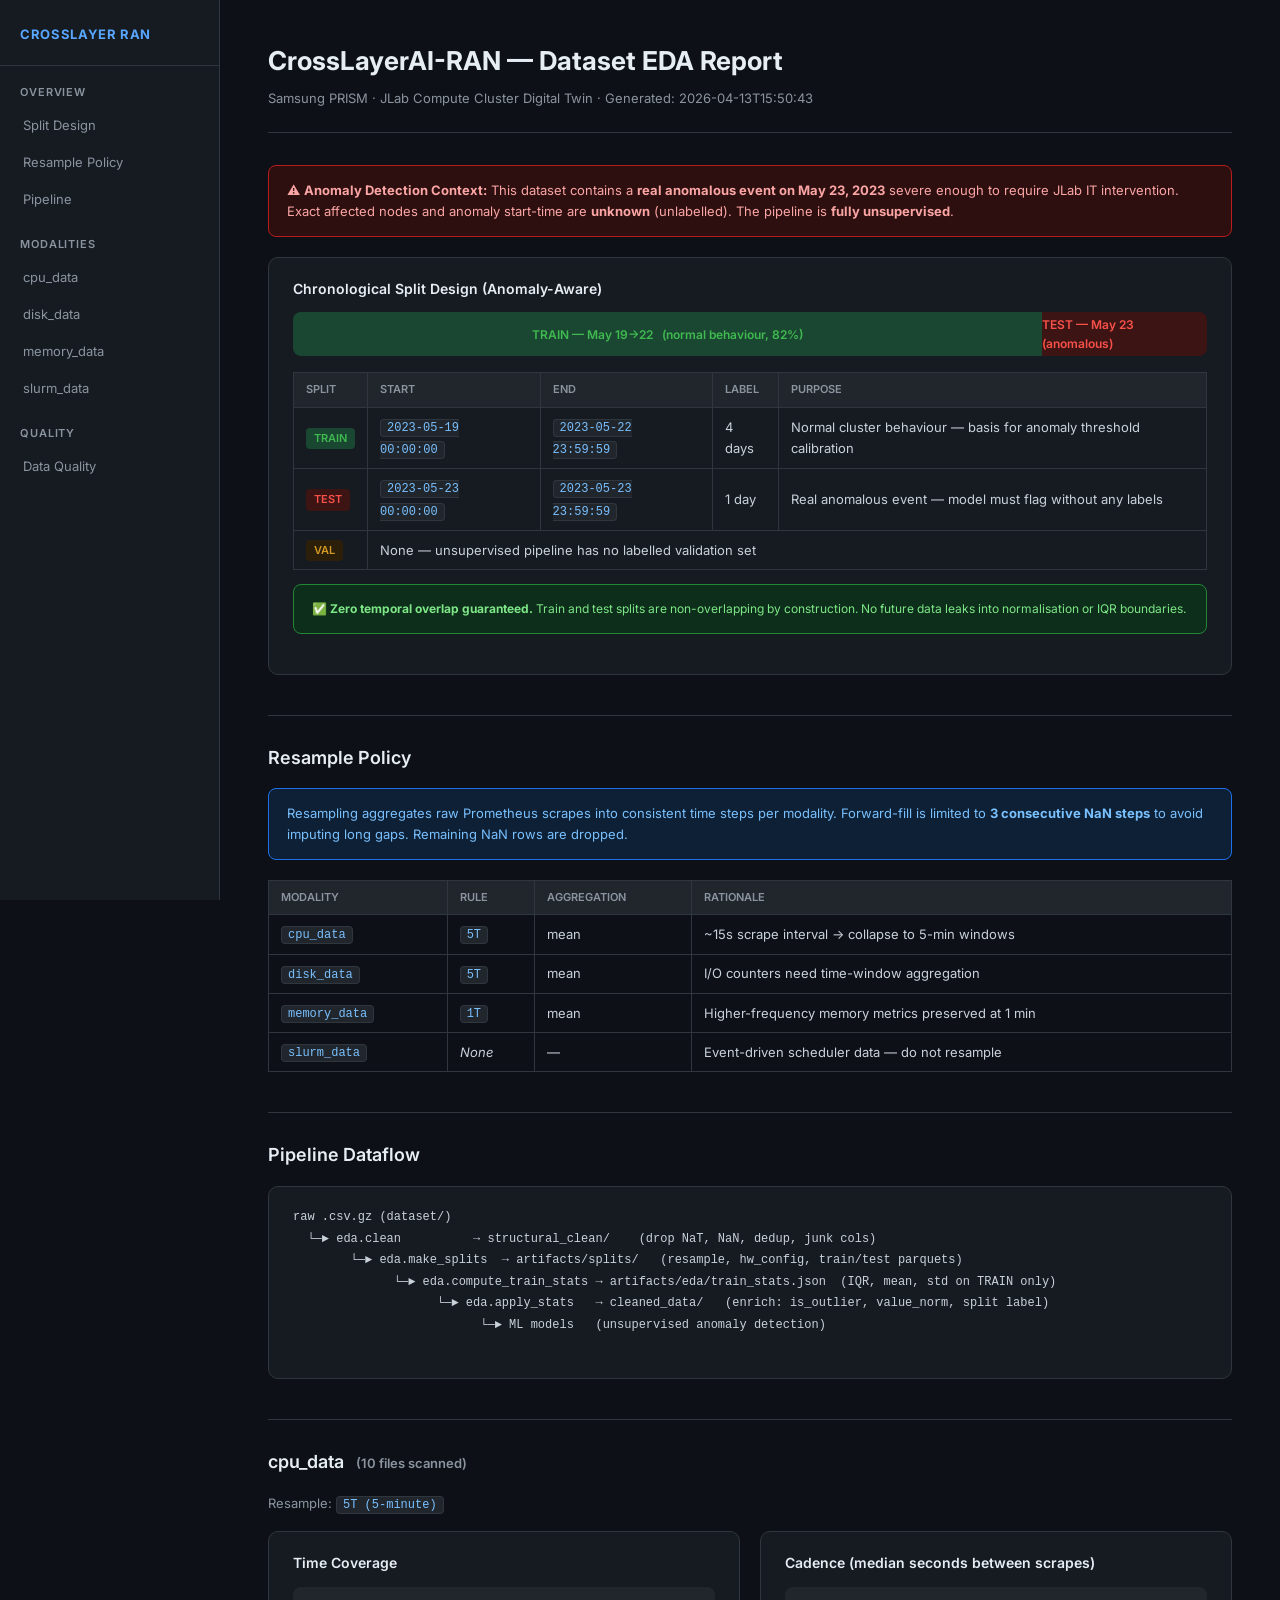
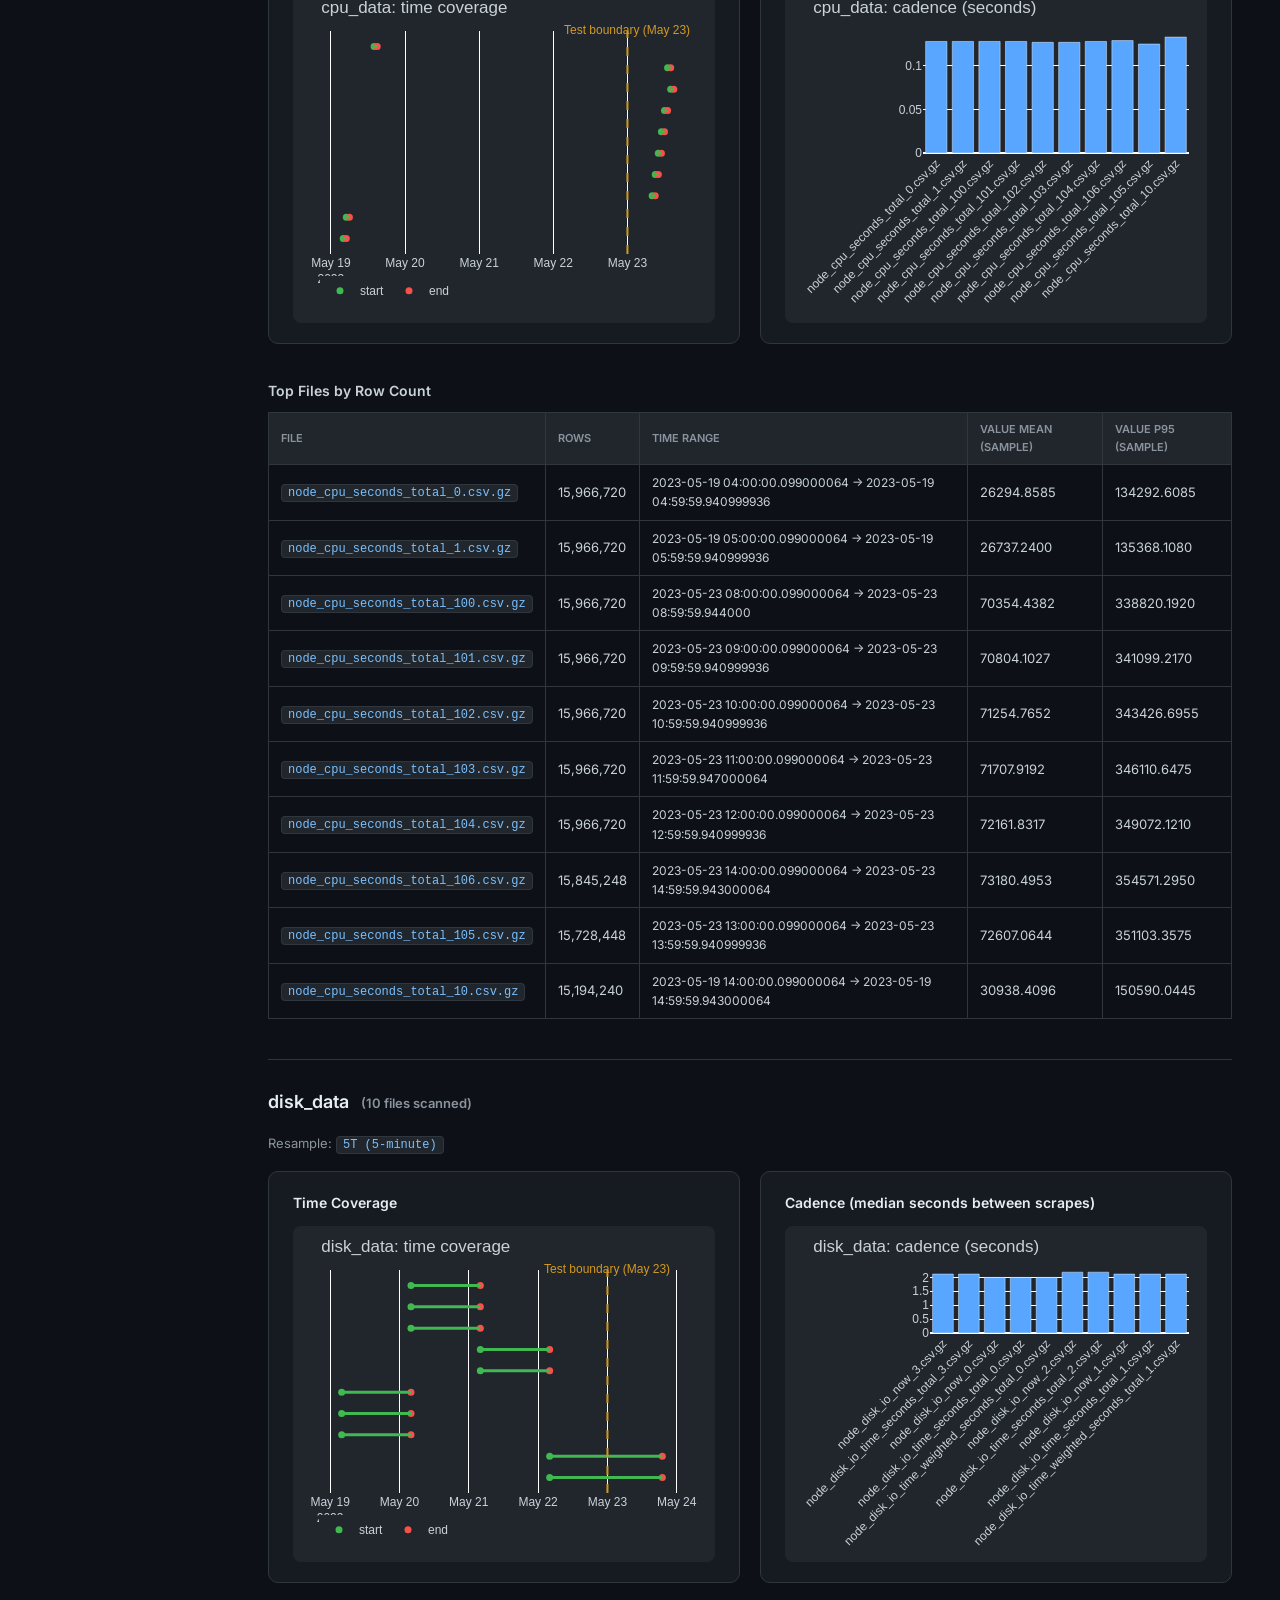
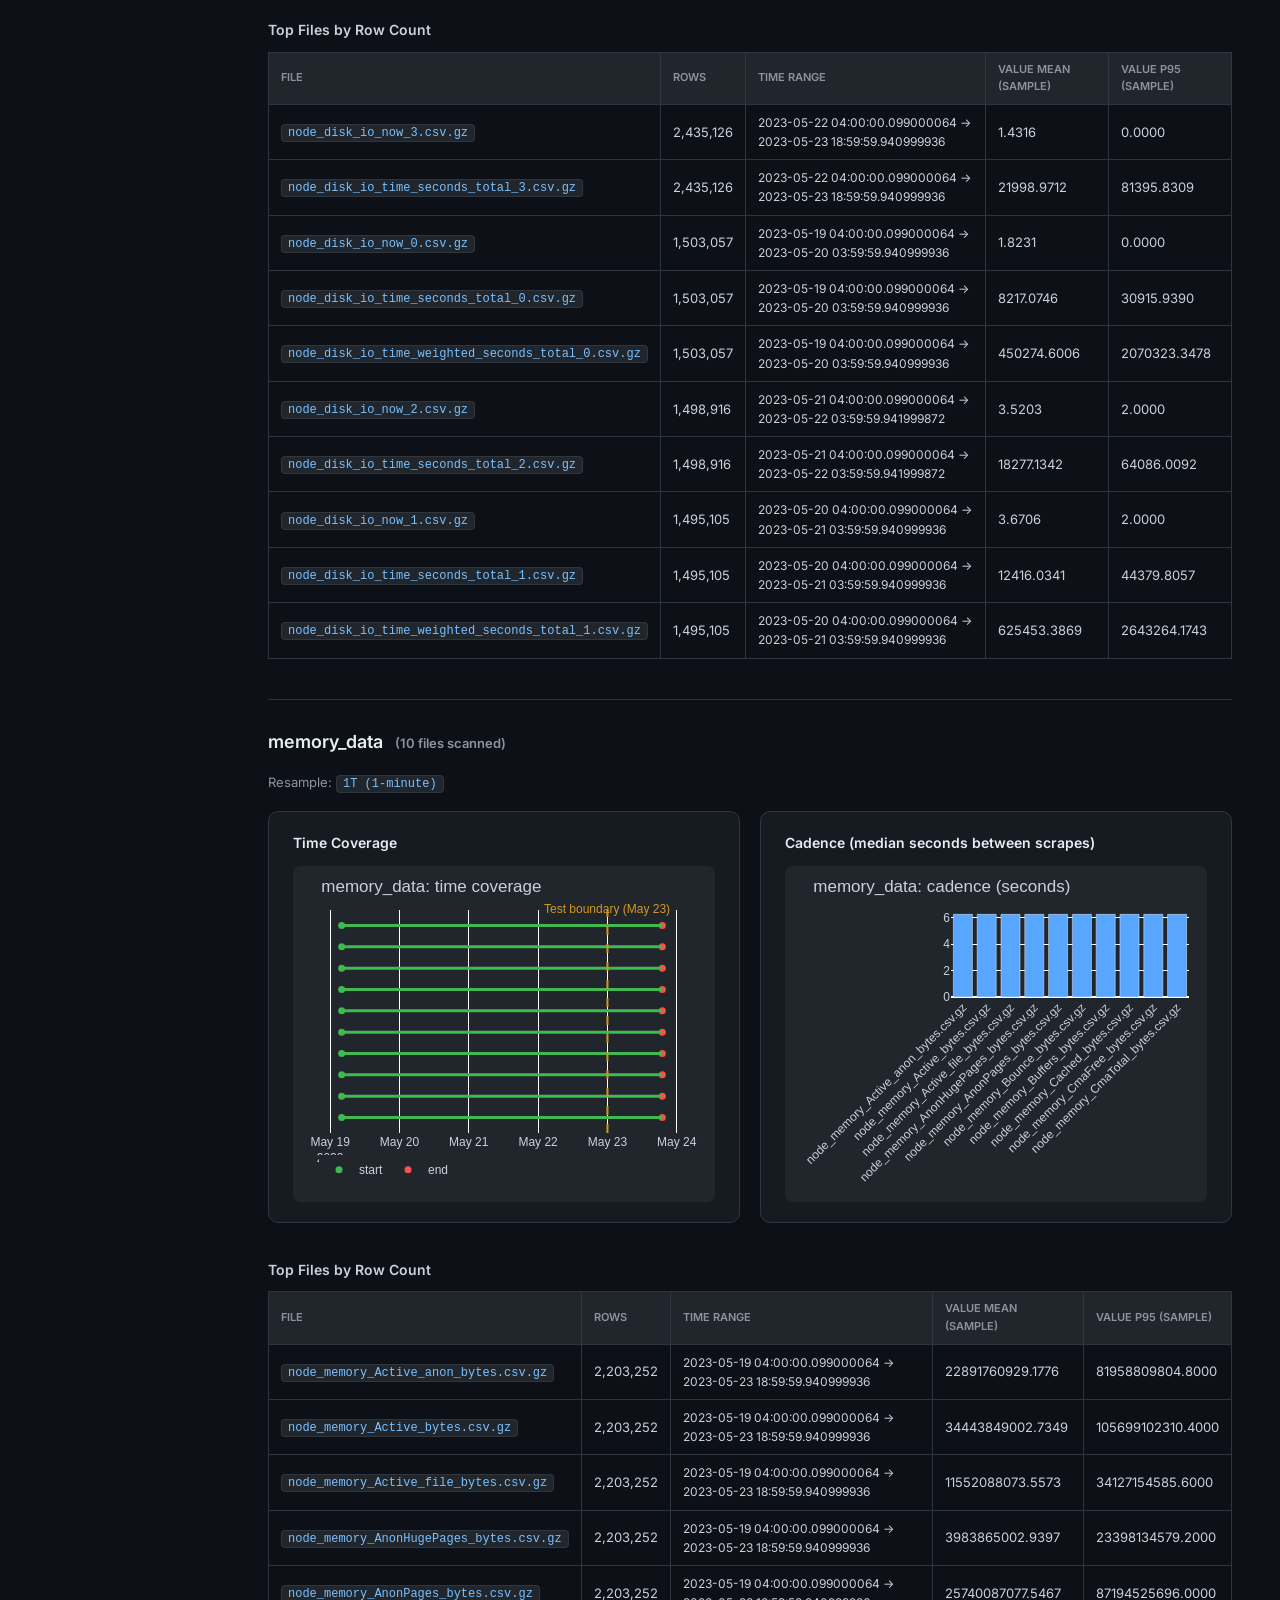
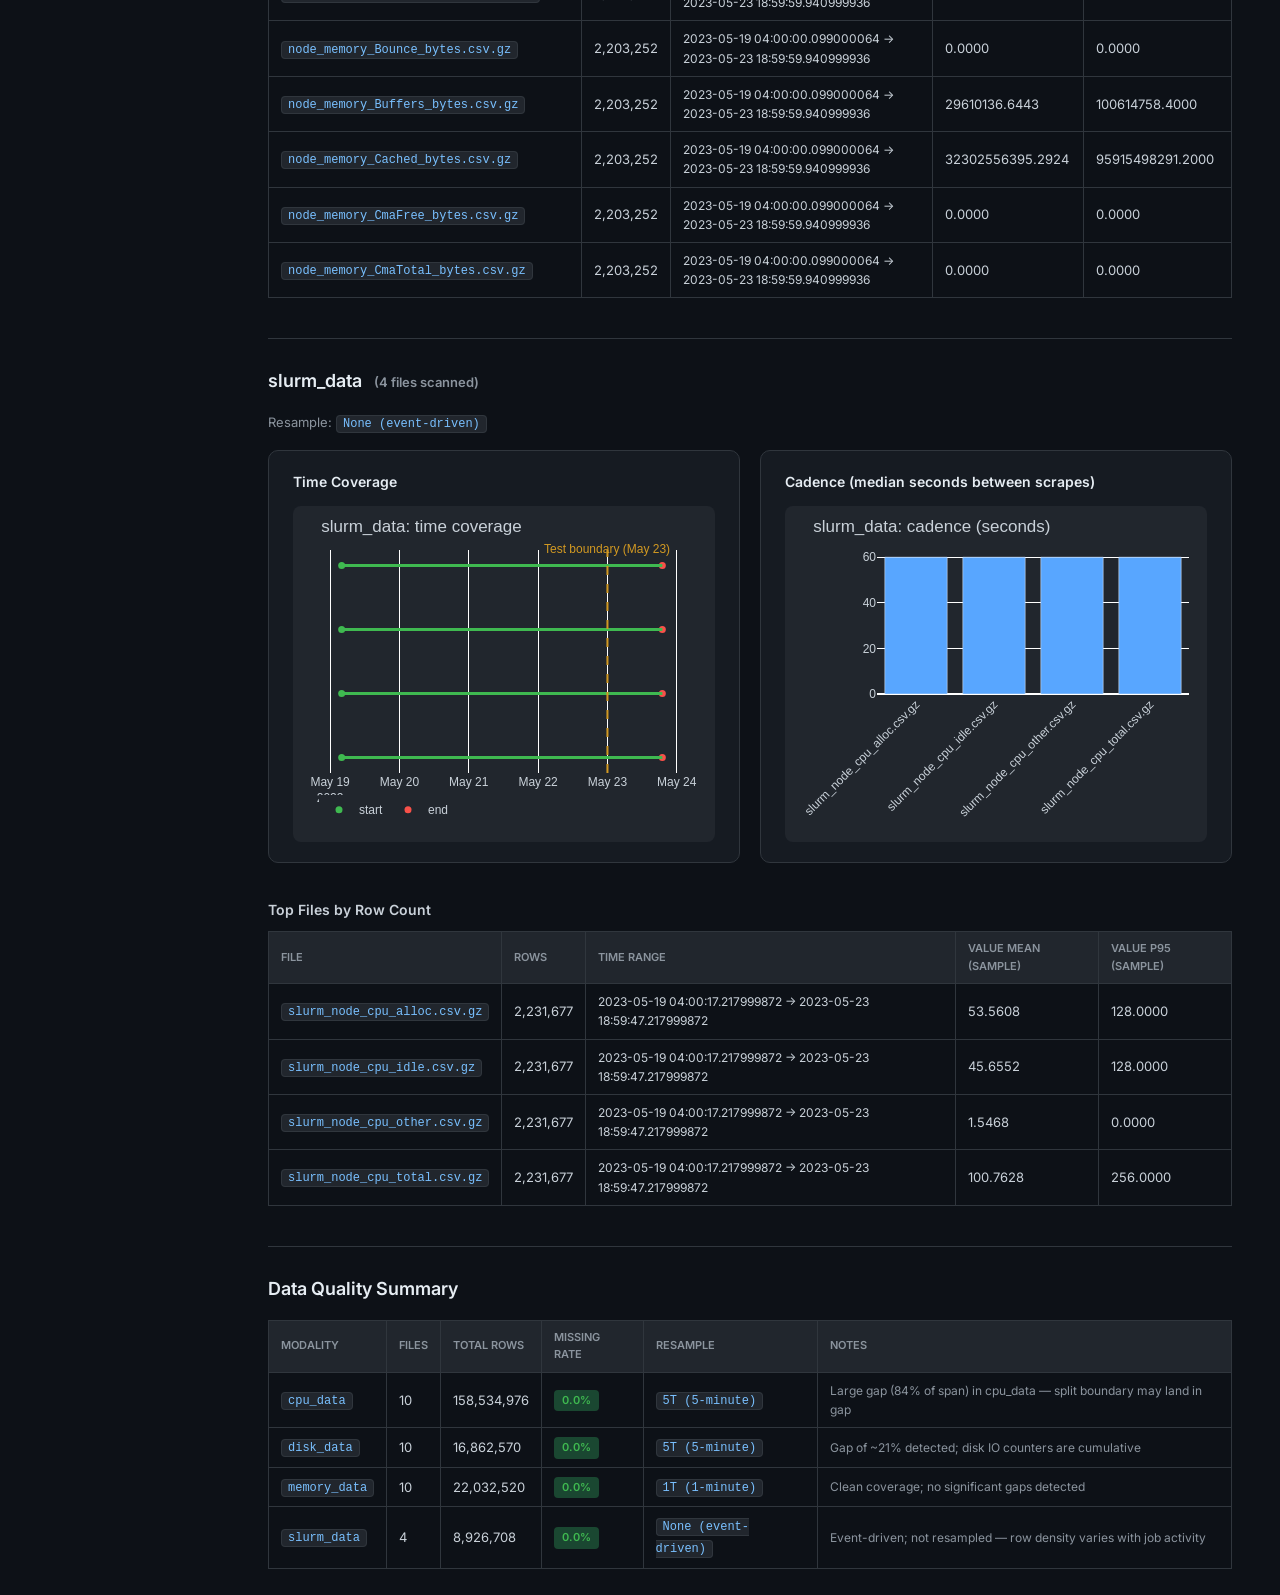
==== commit 3f6b2f57: "Fix Plotly rendering bug and push finalized EDA report HTML" ====
--- a/reports/eda_report.html
+++ b/reports/eda_report.html
@@ -1,1232 +1,693 @@
-
 <!doctype html>
 <html lang="en">
-  <head>
-    <meta charset="utf-8" />
-    <meta name="viewport" content="width=device-width, initial-scale=1" />
-    <title>CrossLayerAI-RAN Dataset EDA</title>
-    <script src="https://cdn.plot.ly/plotly-2.30.0.min.js"></script>
-    <style>
-      :root {
-        --bg: #0f1117;
-        --bg2: #1a1d2e;
-        --bg3: #21253a;
-        --accent: #7c6af7;
-        --accent2: #4ecdc4;
-        --accent3: #ff6b6b;
-        --text: #e8e8f0;
-        --muted: #8888a8;
-        --border: #2e3250;
-        --good: #4ade80;
-        --warn: #facc15;
-        --bad: #f87171;
-        --font: 'Inter', 'Segoe UI', system-ui, -apple-system, Arial, sans-serif;
-      }
-      @import url('https://fonts.googleapis.com/css2?family=Inter:wght@300;400;500;600;700&display=swap');
-
-      * { box-sizing: border-box; margin: 0; padding: 0; }
-      body {
-        font-family: var(--font); background: var(--bg); color: var(--text);
-        font-size: 14px; line-height: 1.6; padding: 0 0 60px 0;
-      }
-
-      /* ── Header ── */
-      .site-header {
-        background: linear-gradient(135deg, #1a0533 0%, #0f1117 40%, #0a1628 100%);
-        border-bottom: 1px solid var(--border);
-        padding: 32px 40px 24px;
-        position: relative; overflow: hidden;
-      }
-      .site-header::before {
-        content: '';
-        position: absolute; inset: 0;
-        background: radial-gradient(ellipse 600px 300px at 80% 50%, rgba(124,106,247,0.15), transparent);
-        pointer-events: none;
-      }
-      .site-header h1 { font-size: 28px; font-weight: 700; letter-spacing: -0.5px; }
-      .site-header h1 span { color: var(--accent); }
-      .site-header .meta { color: var(--muted); font-size: 13px; margin-top: 6px; }
-      .site-header .meta code { background: rgba(255,255,255,.07); padding: 2px 6px; border-radius: 4px; }
-
-      /* ── Nav tabs ── */
-      .nav-tabs {
-        display: flex; gap: 4px; padding: 16px 40px 0;
-        background: var(--bg); border-bottom: 1px solid var(--border);
-        position: sticky; top: 0; z-index: 100;
-      }
-      .nav-tab {
-        padding: 8px 20px; border-radius: 8px 8px 0 0; cursor: pointer;
-        font-weight: 500; color: var(--muted); transition: all .2s;
-        border: 1px solid transparent; border-bottom: none;
-        background: transparent; font-size: 13px;
-      }
-      .nav-tab.active, .nav-tab:hover { color: var(--text); background: var(--bg2); }
-      .nav-tab.active { border-color: var(--border); color: var(--accent); }
-
-      /* ── Tab panels ── */
-      .tab-panel { display: none; padding: 32px 40px; }
-      .tab-panel.active { display: block; }
-
-      /* ── Cards / sections ── */
-      .card {
-        background: var(--bg2); border: 1px solid var(--border);
-        border-radius: 12px; padding: 20px 24px; margin-bottom: 20px;
-      }
-      .card-title { font-size: 16px; font-weight: 600; margin-bottom: 14px; }
-      .card-title .badge {
-        font-size: 11px; font-weight: 500; padding: 2px 8px;
-        border-radius: 20px; margin-left: 8px; vertical-align: middle;
-      }
-      .badge-blue { background: rgba(124,106,247,.25); color: #c0b8ff; }
-      .badge-green { background: rgba(74,222,128,.2); color: #86efac; }
-      .badge-red { background: rgba(248,113,113,.2); color: #fca5a5; }
-
-      /* ── Stats row ── */
-      .stats-row { display: flex; gap: 16px; flex-wrap: wrap; margin-bottom: 24px; }
-      .stat-card {
-        flex: 1; min-width: 140px; background: var(--bg3); border: 1px solid var(--border);
-        border-radius: 10px; padding: 14px 18px; text-align: center;
-      }
-      .stat-card .val { font-size: 26px; font-weight: 700; color: var(--accent); }
-      .stat-card .lbl { font-size: 11px; color: var(--muted); margin-top: 2px; text-transform: uppercase; letter-spacing: .5px; }
-
-      /* ── Tables ── */
-      .tbl-wrap { overflow-x: auto; }
-      table { border-collapse: collapse; width: 100%; font-size: 12.5px; }
-      th {
-        background: var(--bg3); color: var(--muted); font-weight: 600;
-        padding: 8px 10px; border: 1px solid var(--border); text-align: left;
-        white-space: nowrap; text-transform: uppercase; font-size: 11px; letter-spacing: .4px;
-      }
-      td { padding: 7px 10px; border: 1px solid var(--border); vertical-align: top; }
-      tr:nth-child(even) td { background: rgba(255,255,255,.02); }
-      tr:hover td { background: rgba(124,106,247,.06); }
-      .num { text-align: right; font-variant-numeric: tabular-nums; font-family: 'Courier New', monospace; }
-      .good { color: var(--good); }
-      .warn { color: var(--warn); }
-      .bad  { color: var(--bad);  }
-      code { background: rgba(255,255,255,.08); padding: 1px 5px; border-radius: 4px; font-size: 11.5px; }
-
-      /* ── Plot grid ── */
-      .plot-grid { display: grid; grid-template-columns: 1fr 1fr; gap: 18px; }
-      @media (max-width: 1000px) { .plot-grid { grid-template-columns: 1fr; } }
-      .plot-box { background: var(--bg3); border: 1px solid var(--border); border-radius: 10px; overflow: hidden; }
-      .plot-box-title { font-size: 12px; font-weight: 600; color: var(--muted); padding: 10px 14px 0; text-transform: uppercase; letter-spacing: .5px; }
-
-      /* ── Quality indicator ── */
-      .quality-bar { height: 6px; border-radius: 3px; background: var(--border); margin-top: 6px; }
-      .quality-bar-fill { height: 100%; border-radius: 3px; }
-
-      /* ── Section header ── */
-      .section-header { font-size: 20px; font-weight: 700; margin: 28px 0 16px; display: flex; align-items: center; gap: 10px; }
-      .section-header::after { content: ''; flex: 1; height: 1px; background: var(--border); }
-
-      /* ── Alert ── */
-      .alert { border-radius: 8px; padding: 10px 14px; font-size: 13px; margin-bottom: 12px; }
-      .alert-warn { background: rgba(250,204,21,.1); border: 1px solid rgba(250,204,21,.3); color: #fde68a; }
-      .alert-info  { background: rgba(124,106,247,.1); border: 1px solid rgba(124,106,247,.3); color: #c4b5fd; }
-
-      /* ── Splits timeline ── */
-      .split-row { display: flex; border-radius: 8px; overflow: hidden; height: 34px; margin: 10px 0; }
-      .split-seg { display: flex; align-items: center; justify-content: center;
-                   font-size: 12px; font-weight: 600; color: #fff; }
-      .seg-train { background: #4f46e5; }
-      .seg-val   { background: #0891b2; }
-      .seg-test  { background: #be185d; }
-
-      .scrolltop {
-        position: fixed; bottom: 24px; right: 28px;
-        background: var(--accent); color: #fff; border: none; border-radius: 50%;
-        width: 40px; height: 40px; cursor: pointer; font-size: 18px;
-        display: flex; align-items: center; justify-content: center;
-        box-shadow: 0 4px 20px rgba(124,106,247,.4); transition: transform .2s;
-      }
-      .scrolltop:hover { transform: scale(1.15); }
-    </style>
-  </head>
-  <body>
-
-    <!-- Header -->
-    <div class="site-header">
-      <h1>CrossLayer<span>AI</span>-RAN &mdash; Dataset EDA Report</h1>
-      <div class="meta">
-        Generated: <strong>2026-03-24T09:40:22</strong> &nbsp;|&nbsp;
-        Dataset: <code>D:\SamsungPrismCrosslayerRAN\dataset</code>
-      </div>
-    </div>
-
-    <!-- Navigation tabs -->
-    <div class="nav-tabs">
-      <div class="nav-tab active" onclick="showTab('overview')">📊 Overview</div>
-      
-      <div class="nav-tab" onclick="showTab('cpu_data')">💻 cpu_data</div>
-      
-      <div class="nav-tab" onclick="showTab('disk_data')">💾 disk_data</div>
-      
-      <div class="nav-tab" onclick="showTab('memory_data')">🧠 memory_data</div>
-      
-      <div class="nav-tab" onclick="showTab('slurm_data')">⚙️ slurm_data</div>
-      
-      <div class="nav-tab" onclick="showTab('splits')">✂️ Splits</div>
-      <div class="nav-tab" onclick="showTab('quality')">🛡️ Data Quality</div>
-    </div>
-
-    <!-- ══════════════════════════════════════════════════════════
-         TAB: Overview
-         ══════════════════════════════════════════════════════════ -->
-    <div id="tab-overview" class="tab-panel active">
-
-      <div class="stats-row">
-        
-        <div class="stat-card">
-          <div class="val">206,356,774</div>
-          <div class="lbl">Total rows scanned</div>
+<head>
+  <meta charset="utf-8"/>
+  <meta name="viewport" content="width=device-width, initial-scale=1"/>
+  <title>CrossLayerAI-RAN EDA Report</title>
+  <link href="https://fonts.googleapis.com/css2?family=Inter:wght@300;400;500;600;700&display=swap" rel="stylesheet"/>
+  <script src="https://cdn.plot.ly/plotly-2.30.0.min.js"></script>
+  <style>
+    :root {
+      --bg:       #0d1117;
+      --surface:  #161b22;
+      --surface2: #21262d;
+      --border:   #30363d;
+      --accent:   #58a6ff;
+      --accent2:  #3fb950;
+      --warn:     #d29922;
+      --danger:   #f85149;
+      --text:     #c9d1d9;
+      --text-muted: #8b949e;
+      --train-col: #3fb950;
+      --test-col:  #f85149;
+    }
+    *, *::before, *::after { box-sizing: border-box; margin: 0; padding: 0; }
+    body {
+      font-family: 'Inter', system-ui, -apple-system, sans-serif;
+      background: var(--bg);
+      color: var(--text);
+      font-size: 14px;
+      line-height: 1.6;
+    }
+    /* ── Sidebar nav ── */
+    .sidebar {
+      position: fixed; top: 0; left: 0; height: 100vh; width: 220px;
+      background: var(--surface); border-right: 1px solid var(--border);
+      overflow-y: auto; padding: 24px 0; z-index: 100;
+    }
+    .sidebar-logo {
+      color: var(--accent); font-size: 13px; font-weight: 700;
+      padding: 0 20px 20px; letter-spacing: .05em; text-transform: uppercase;
+      border-bottom: 1px solid var(--border); margin-bottom: 12px;
+    }
+    .sidebar a {
+      display: block; padding: 8px 20px; color: var(--text-muted);
+      text-decoration: none; font-size: 13px; border-left: 3px solid transparent;
+      transition: all .15s;
+    }
+    .sidebar a:hover { color: var(--text); background: var(--surface2); border-left-color: var(--accent); }
+    .sidebar-section { padding: 6px 20px; font-size: 11px; font-weight: 600;
+      color: var(--text-muted); text-transform: uppercase; letter-spacing: .08em; margin-top: 12px; }
+    /* ── Main content ── */
+    .main { margin-left: 220px; padding: 40px 48px; max-width: 1400px; }
+    .page-header { margin-bottom: 32px; padding-bottom: 24px; border-bottom: 1px solid var(--border); }
+    .page-header h1 { font-size: 26px; font-weight: 700; color: #e6edf3; margin-bottom: 6px; }
+    .page-header .meta { color: var(--text-muted); font-size: 13px; }
+    /* ── Alert banners ── */
+    .alert { border-radius: 8px; padding: 14px 18px; margin-bottom: 20px; font-size: 13px; border: 1px solid; }
+    .alert-info  { background: #0d2035; border-color: #1f6feb; color: #79c0ff; }
+    .alert-warn  { background: #2b1f0a; border-color: #9e6a03; color: #e3b341; }
+    .alert-danger{ background: #2d0f0f; border-color: #b91c1c; color: #fca5a5; }
+    .alert-ok    { background: #0d2e1a; border-color: #238636; color: #7ee787; }
+    /* ── Cards ── */
+    .card { background: var(--surface); border: 1px solid var(--border); border-radius: 10px; padding: 20px 24px; margin-bottom: 20px; }
+    .card-title { font-size: 14px; font-weight: 600; color: #e6edf3; margin-bottom: 12px; }
+    /* ── Split timeline ── */
+    .split-bar-wrap { display: flex; height: 44px; border-radius: 8px; overflow: hidden; margin: 12px 0; }
+    .split-bar { display: flex; align-items: center; justify-content: center;
+      font-size: 12px; font-weight: 600; transition: filter .2s; }
+    .split-bar:hover { filter: brightness(1.2); }
+    .bar-train { background: #1a4731; color: var(--train-col); }
+    .bar-test  { background: #3d1414; color: var(--test-col); }
+    /* ── Stats grid ── */
+    .stats-grid { display: grid; grid-template-columns: repeat(auto-fill, minmax(200px, 1fr)); gap: 12px; margin-bottom: 20px; }
+    .stat-chip { background: var(--surface2); border: 1px solid var(--border); border-radius: 8px;
+      padding: 12px 16px; }
+    .stat-chip .val { font-size: 22px; font-weight: 700; color: var(--accent); }
+    .stat-chip .lbl { font-size: 11px; color: var(--text-muted); text-transform: uppercase; margin-top: 4px; }
+    /* ── Resample table ── */
+    table { border-collapse: collapse; width: 100%; font-size: 13px; }
+    thead tr { background: var(--surface2); }
+    th, td { padding: 8px 12px; border: 1px solid var(--border); text-align: left; }
+    th { color: var(--text-muted); font-weight: 600; font-size: 11px; text-transform: uppercase; }
+    tr:hover td { background: var(--surface2); }
+    code { background: var(--surface2); border: 1px solid var(--border); border-radius: 4px;
+      padding: 1px 6px; font-size: 12px; color: #79c0ff; }
+    .badge { display: inline-block; border-radius: 4px; padding: 2px 8px; font-size: 11px; font-weight: 600; }
+    .badge-ok   { background: #1a4731; color: var(--train-col); }
+    .badge-warn { background: #2b1f0a; color: var(--warn); }
+    .badge-danger{ background: #3d1414; color: var(--test-col); }
+    /* ── Section ── */
+    .section { margin-top: 40px; padding-top: 28px; border-top: 1px solid var(--border); }
+    h2 { font-size: 18px; font-weight: 600; color: #e6edf3; margin-bottom: 16px; }
+    h3 { font-size: 14px; font-weight: 600; color: var(--text); margin: 16px 0 10px; }
+    .grid-2 { display: grid; grid-template-columns: 1fr 1fr; gap: 20px; }
+    @media (max-width: 900px) { .grid-2 { grid-template-columns: 1fr; } }
+    /* Plotly iframe fixup */
+    .plotly-container { background: var(--surface2); border-radius: 8px; overflow: hidden; padding: 8px; margin-top: 8px; }
+  </style>
+</head>
+<body>
+
+<!-- ── Sidebar ── -->
+<nav class="sidebar">
+  <div class="sidebar-logo">CrossLayer RAN</div>
+  <div class="sidebar-section">Overview</div>
+  <a href="#overview">Split Design</a>
+  <a href="#resample">Resample Policy</a>
+  <a href="#dataflow">Pipeline</a>
+  <div class="sidebar-section">Modalities</div>
+  
+  <a href="#cpu_data">cpu_data</a>
+  
+  <a href="#disk_data">disk_data</a>
+  
+  <a href="#memory_data">memory_data</a>
+  
+  <a href="#slurm_data">slurm_data</a>
+  
+  <div class="sidebar-section">Quality</div>
+  <a href="#quality">Data Quality</a>
+</nav>
+
+<!-- ── Main ── -->
+<div class="main">
+  <div class="page-header">
+    <h1>CrossLayerAI-RAN — Dataset EDA Report</h1>
+    <div class="meta">Samsung PRISM · JLab Compute Cluster Digital Twin · Generated: 2026-04-13T15:50:43</div>
+  </div>
+
+  <!-- ── Split design ── -->
+  <div id="overview">
+    <div class="alert alert-danger">
+      ⚠️ <strong>Anomaly Detection Context:</strong>
+      This dataset contains a <strong>real anomalous event on May 23, 2023</strong> severe enough to require JLab IT intervention.
+      Exact affected nodes and anomaly start-time are <strong>unknown</strong> (unlabelled).
+      The pipeline is <strong>fully unsupervised</strong>.
+    </div>
+
+    <div class="card">
+      <div class="card-title">Chronological Split Design (Anomaly-Aware)</div>
+      <div class="split-bar-wrap">
+        <div class="split-bar bar-train" style="width: 82%">
+          TRAIN — May 19→22 &nbsp; (normal behaviour, 82%)
         </div>
-        
-        <div class="stat-card">
-          <div class="val">216</div>
-          <div class="lbl">Total files</div>
+        <div class="split-bar bar-test" style="width: 18%">
+          TEST — May 23 &nbsp; (anomalous)
         </div>
-        
-        <div class="stat-card">
-          <div class="val">34</div>
-          <div class="lbl">Files scanned</div>
-        </div>
-        
-        <div class="stat-card">
-          <div class="val">4</div>
-          <div class="lbl">Metric folders</div>
-        </div>
-        
-      </div>
-
-      <div class="plot-grid">
-        <div class="plot-box">
-          <div class="plot-box-title">Row count by folder</div>
-          <div>                            <div id="1521c438-d618-413d-8089-0180f31274cb" class="plotly-graph-div" style="height:300px; width:100%;"></div>            <script>                window.PLOTLYENV=window.PLOTLYENV || {};                                if (document.getElementById("1521c438-d618-413d-8089-0180f31274cb")) {                    Plotly.newPlot(                        "1521c438-d618-413d-8089-0180f31274cb",                        [{"hovertemplate":"%{x}\u003cbr\u003e%{y:,} rows\u003cextra\u003e\u003c\u002fextra\u003e","marker":{"color":["#7c6af7","#4ecdc4","#ff6b6b","#facc15","#86efac","#f9a8d4"]},"x":["cpu_data","disk_data","memory_data","slurm_data"],"y":[158534976,16862570,22032520,8926708],"type":"bar"}],                        {"template":{"data":{"histogram2dcontour":[{"type":"histogram2dcontour","colorbar":{"outlinewidth":0,"ticks":""},"colorscale":[[0.0,"#0d0887"],[0.1111111111111111,"#46039f"],[0.2222222222222222,"#7201a8"],[0.3333333333333333,"#9c179e"],[0.4444444444444444,"#bd3786"],[0.5555555555555556,"#d8576b"],[0.6666666666666666,"#ed7953"],[0.7777777777777778,"#fb9f3a"],[0.8888888888888888,"#fdca26"],[1.0,"#f0f921"]]}],"choropleth":[{"type":"choropleth","colorbar":{"outlinewidth":0,"ticks":""}}],"histogram2d":[{"type":"histogram2d","colorbar":{"outlinewidth":0,"ticks":""},"colorscale":[[0.0,"#0d0887"],[0.1111111111111111,"#46039f"],[0.2222222222222222,"#7201a8"],[0.3333333333333333,"#9c179e"],[0.4444444444444444,"#bd3786"],[0.5555555555555556,"#d8576b"],[0.6666666666666666,"#ed7953"],[0.7777777777777778,"#fb9f3a"],[0.8888888888888888,"#fdca26"],[1.0,"#f0f921"]]}],"heatmap":[{"type":"heatmap","colorbar":{"outlinewidth":0,"ticks":""},"colorscale":[[0.0,"#0d0887"],[0.1111111111111111,"#46039f"],[0.2222222222222222,"#7201a8"],[0.3333333333333333,"#9c179e"],[0.4444444444444444,"#bd3786"],[0.5555555555555556,"#d8576b"],[0.6666666666666666,"#ed7953"],[0.7777777777777778,"#fb9f3a"],[0.8888888888888888,"#fdca26"],[1.0,"#f0f921"]]}],"contourcarpet":[{"type":"contourcarpet","colorbar":{"outlinewidth":0,"ticks":""}}],"contour":[{"type":"contour","colorbar":{"outlinewidth":0,"ticks":""},"colorscale":[[0.0,"#0d0887"],[0.1111111111111111,"#46039f"],[0.2222222222222222,"#7201a8"],[0.3333333333333333,"#9c179e"],[0.4444444444444444,"#bd3786"],[0.5555555555555556,"#d8576b"],[0.6666666666666666,"#ed7953"],[0.7777777777777778,"#fb9f3a"],[0.8888888888888888,"#fdca26"],[1.0,"#f0f921"]]}],"surface":[{"type":"surface","colorbar":{"outlinewidth":0,"ticks":""},"colorscale":[[0.0,"#0d0887"],[0.1111111111111111,"#46039f"],[0.2222222222222222,"#7201a8"],[0.3333333333333333,"#9c179e"],[0.4444444444444444,"#bd3786"],[0.5555555555555556,"#d8576b"],[0.6666666666666666,"#ed7953"],[0.7777777777777778,"#fb9f3a"],[0.8888888888888888,"#fdca26"],[1.0,"#f0f921"]]}],"mesh3d":[{"type":"mesh3d","colorbar":{"outlinewidth":0,"ticks":""}}],"scatter":[{"fillpattern":{"fillmode":"overlay","size":10,"solidity":0.2},"type":"scatter"}],"parcoords":[{"type":"parcoords","line":{"colorbar":{"outlinewidth":0,"ticks":""}}}],"scatterpolargl":[{"type":"scatterpolargl","marker":{"colorbar":{"outlinewidth":0,"ticks":""}}}],"bar":[{"error_x":{"color":"#2a3f5f"},"error_y":{"color":"#2a3f5f"},"marker":{"line":{"color":"#E5ECF6","width":0.5},"pattern":{"fillmode":"overlay","size":10,"solidity":0.2}},"type":"bar"}],"scattergeo":[{"type":"scattergeo","marker":{"colorbar":{"outlinewidth":0,"ticks":""}}}],"scatterpolar":[{"type":"scatterpolar","marker":{"colorbar":{"outlinewidth":0,"ticks":""}}}],"histogram":[{"marker":{"pattern":{"fillmode":"overlay","size":10,"solidity":0.2}},"type":"histogram"}],"scattergl":[{"type":"scattergl","marker":{"colorbar":{"outlinewidth":0,"ticks":""}}}],"scatter3d":[{"type":"scatter3d","line":{"colorbar":{"outlinewidth":0,"ticks":""}},"marker":{"colorbar":{"outlinewidth":0,"ticks":""}}}],"scattermap":[{"type":"scattermap","marker":{"colorbar":{"outlinewidth":0,"ticks":""}}}],"scattermapbox":[{"type":"scattermapbox","marker":{"colorbar":{"outlinewidth":0,"ticks":""}}}],"scatterternary":[{"type":"scatterternary","marker":{"colorbar":{"outlinewidth":0,"ticks":""}}}],"scattercarpet":[{"type":"scattercarpet","marker":{"colorbar":{"outlinewidth":0,"ticks":""}}}],"carpet":[{"aaxis":{"endlinecolor":"#2a3f5f","gridcolor":"white","linecolor":"white","minorgridcolor":"white","startlinecolor":"#2a3f5f"},"baxis":{"endlinecolor":"#2a3f5f","gridcolor":"white","linecolor":"white","minorgridcolor":"white","startlinecolor":"#2a3f5f"},"type":"carpet"}],"table":[{"cells":{"fill":{"color":"#EBF0F8"},"line":{"color":"white"}},"header":{"fill":{"color":"#C8D4E3"},"line":{"color":"white"}},"type":"table"}],"barpolar":[{"marker":{"line":{"color":"#E5ECF6","width":0.5},"pattern":{"fillmode":"overlay","size":10,"solidity":0.2}},"type":"barpolar"}],"pie":[{"automargin":true,"type":"pie"}]},"layout":{"autotypenumbers":"strict","colorway":["#636efa","#EF553B","#00cc96","#ab63fa","#FFA15A","#19d3f3","#FF6692","#B6E880","#FF97FF","#FECB52"],"font":{"color":"#2a3f5f"},"hovermode":"closest","hoverlabel":{"align":"left"},"paper_bgcolor":"white","plot_bgcolor":"#E5ECF6","polar":{"bgcolor":"#E5ECF6","angularaxis":{"gridcolor":"white","linecolor":"white","ticks":""},"radialaxis":{"gridcolor":"white","linecolor":"white","ticks":""}},"ternary":{"bgcolor":"#E5ECF6","aaxis":{"gridcolor":"white","linecolor":"white","ticks":""},"baxis":{"gridcolor":"white","linecolor":"white","ticks":""},"caxis":{"gridcolor":"white","linecolor":"white","ticks":""}},"coloraxis":{"colorbar":{"outlinewidth":0,"ticks":""}},"colorscale":{"sequential":[[0.0,"#0d0887"],[0.1111111111111111,"#46039f"],[0.2222222222222222,"#7201a8"],[0.3333333333333333,"#9c179e"],[0.4444444444444444,"#bd3786"],[0.5555555555555556,"#d8576b"],[0.6666666666666666,"#ed7953"],[0.7777777777777778,"#fb9f3a"],[0.8888888888888888,"#fdca26"],[1.0,"#f0f921"]],"sequentialminus":[[0.0,"#0d0887"],[0.1111111111111111,"#46039f"],[0.2222222222222222,"#7201a8"],[0.3333333333333333,"#9c179e"],[0.4444444444444444,"#bd3786"],[0.5555555555555556,"#d8576b"],[0.6666666666666666,"#ed7953"],[0.7777777777777778,"#fb9f3a"],[0.8888888888888888,"#fdca26"],[1.0,"#f0f921"]],"diverging":[[0,"#8e0152"],[0.1,"#c51b7d"],[0.2,"#de77ae"],[0.3,"#f1b6da"],[0.4,"#fde0ef"],[0.5,"#f7f7f7"],[0.6,"#e6f5d0"],[0.7,"#b8e186"],[0.8,"#7fbc41"],[0.9,"#4d9221"],[1,"#276419"]]},"xaxis":{"gridcolor":"white","linecolor":"white","ticks":"","title":{"standoff":15},"zerolinecolor":"white","automargin":true,"zerolinewidth":2},"yaxis":{"gridcolor":"white","linecolor":"white","ticks":"","title":{"standoff":15},"zerolinecolor":"white","automargin":true,"zerolinewidth":2},"scene":{"xaxis":{"backgroundcolor":"#E5ECF6","gridcolor":"white","linecolor":"white","showbackground":true,"ticks":"","zerolinecolor":"white","gridwidth":2},"yaxis":{"backgroundcolor":"#E5ECF6","gridcolor":"white","linecolor":"white","showbackground":true,"ticks":"","zerolinecolor":"white","gridwidth":2},"zaxis":{"backgroundcolor":"#E5ECF6","gridcolor":"white","linecolor":"white","showbackground":true,"ticks":"","zerolinecolor":"white","gridwidth":2}},"shapedefaults":{"line":{"color":"#2a3f5f"}},"annotationdefaults":{"arrowcolor":"#2a3f5f","arrowhead":0,"arrowwidth":1},"geo":{"bgcolor":"white","landcolor":"#E5ECF6","subunitcolor":"white","showland":true,"showlakes":true,"lakecolor":"white"},"title":{"x":0.05},"mapbox":{"style":"light"}}},"font":{"color":"#c8c8d8","size":12},"margin":{"l":10,"r":10,"t":40,"b":40},"legend":{"orientation":"h","yanchor":"bottom","y":1.02},"height":300,"paper_bgcolor":"rgba(0,0,0,0)","plot_bgcolor":"rgba(0,0,0,0)","yaxis":{"showgrid":true,"gridcolor":"#2e3250"}},                        {"responsive": true}                    )                };            </script>        </div>
-        </div>
-        <div class="plot-box">
-          <div class="plot-box-title">Median cadence (seconds) by folder</div>
-          <div>                            <div id="94723962-6fdd-4a50-82da-f894ee0654af" class="plotly-graph-div" style="height:300px; width:100%;"></div>            <script>                window.PLOTLYENV=window.PLOTLYENV || {};                                if (document.getElementById("94723962-6fdd-4a50-82da-f894ee0654af")) {                    Plotly.newPlot(                        "94723962-6fdd-4a50-82da-f894ee0654af",                        [{"hovertemplate":"%{x}\u003cbr\u003eCadence: %{y:.1f}s\u003cextra\u003e\u003c\u002fextra\u003e","marker":{"color":["#7c6af7","#4ecdc4","#ff6b6b","#facc15","#86efac","#f9a8d4"]},"x":["cpu_data","disk_data","memory_data","slurm_data"],"y":[0.13,2.1,6.24,60.0],"type":"bar"}],                        {"template":{"data":{"histogram2dcontour":[{"type":"histogram2dcontour","colorbar":{"outlinewidth":0,"ticks":""},"colorscale":[[0.0,"#0d0887"],[0.1111111111111111,"#46039f"],[0.2222222222222222,"#7201a8"],[0.3333333333333333,"#9c179e"],[0.4444444444444444,"#bd3786"],[0.5555555555555556,"#d8576b"],[0.6666666666666666,"#ed7953"],[0.7777777777777778,"#fb9f3a"],[0.8888888888888888,"#fdca26"],[1.0,"#f0f921"]]}],"choropleth":[{"type":"choropleth","colorbar":{"outlinewidth":0,"ticks":""}}],"histogram2d":[{"type":"histogram2d","colorbar":{"outlinewidth":0,"ticks":""},"colorscale":[[0.0,"#0d0887"],[0.1111111111111111,"#46039f"],[0.2222222222222222,"#7201a8"],[0.3333333333333333,"#9c179e"],[0.4444444444444444,"#bd3786"],[0.5555555555555556,"#d8576b"],[0.6666666666666666,"#ed7953"],[0.7777777777777778,"#fb9f3a"],[0.8888888888888888,"#fdca26"],[1.0,"#f0f921"]]}],"heatmap":[{"type":"heatmap","colorbar":{"outlinewidth":0,"ticks":""},"colorscale":[[0.0,"#0d0887"],[0.1111111111111111,"#46039f"],[0.2222222222222222,"#7201a8"],[0.3333333333333333,"#9c179e"],[0.4444444444444444,"#bd3786"],[0.5555555555555556,"#d8576b"],[0.6666666666666666,"#ed7953"],[0.7777777777777778,"#fb9f3a"],[0.8888888888888888,"#fdca26"],[1.0,"#f0f921"]]}],"contourcarpet":[{"type":"contourcarpet","colorbar":{"outlinewidth":0,"ticks":""}}],"contour":[{"type":"contour","colorbar":{"outlinewidth":0,"ticks":""},"colorscale":[[0.0,"#0d0887"],[0.1111111111111111,"#46039f"],[0.2222222222222222,"#7201a8"],[0.3333333333333333,"#9c179e"],[0.4444444444444444,"#bd3786"],[0.5555555555555556,"#d8576b"],[0.6666666666666666,"#ed7953"],[0.7777777777777778,"#fb9f3a"],[0.8888888888888888,"#fdca26"],[1.0,"#f0f921"]]}],"surface":[{"type":"surface","colorbar":{"outlinewidth":0,"ticks":""},"colorscale":[[0.0,"#0d0887"],[0.1111111111111111,"#46039f"],[0.2222222222222222,"#7201a8"],[0.3333333333333333,"#9c179e"],[0.4444444444444444,"#bd3786"],[0.5555555555555556,"#d8576b"],[0.6666666666666666,"#ed7953"],[0.7777777777777778,"#fb9f3a"],[0.8888888888888888,"#fdca26"],[1.0,"#f0f921"]]}],"mesh3d":[{"type":"mesh3d","colorbar":{"outlinewidth":0,"ticks":""}}],"scatter":[{"fillpattern":{"fillmode":"overlay","size":10,"solidity":0.2},"type":"scatter"}],"parcoords":[{"type":"parcoords","line":{"colorbar":{"outlinewidth":0,"ticks":""}}}],"scatterpolargl":[{"type":"scatterpolargl","marker":{"colorbar":{"outlinewidth":0,"ticks":""}}}],"bar":[{"error_x":{"color":"#2a3f5f"},"error_y":{"color":"#2a3f5f"},"marker":{"line":{"color":"#E5ECF6","width":0.5},"pattern":{"fillmode":"overlay","size":10,"solidity":0.2}},"type":"bar"}],"scattergeo":[{"type":"scattergeo","marker":{"colorbar":{"outlinewidth":0,"ticks":""}}}],"scatterpolar":[{"type":"scatterpolar","marker":{"colorbar":{"outlinewidth":0,"ticks":""}}}],"histogram":[{"marker":{"pattern":{"fillmode":"overlay","size":10,"solidity":0.2}},"type":"histogram"}],"scattergl":[{"type":"scattergl","marker":{"colorbar":{"outlinewidth":0,"ticks":""}}}],"scatter3d":[{"type":"scatter3d","line":{"colorbar":{"outlinewidth":0,"ticks":""}},"marker":{"colorbar":{"outlinewidth":0,"ticks":""}}}],"scattermap":[{"type":"scattermap","marker":{"colorbar":{"outlinewidth":0,"ticks":""}}}],"scattermapbox":[{"type":"scattermapbox","marker":{"colorbar":{"outlinewidth":0,"ticks":""}}}],"scatterternary":[{"type":"scatterternary","marker":{"colorbar":{"outlinewidth":0,"ticks":""}}}],"scattercarpet":[{"type":"scattercarpet","marker":{"colorbar":{"outlinewidth":0,"ticks":""}}}],"carpet":[{"aaxis":{"endlinecolor":"#2a3f5f","gridcolor":"white","linecolor":"white","minorgridcolor":"white","startlinecolor":"#2a3f5f"},"baxis":{"endlinecolor":"#2a3f5f","gridcolor":"white","linecolor":"white","minorgridcolor":"white","startlinecolor":"#2a3f5f"},"type":"carpet"}],"table":[{"cells":{"fill":{"color":"#EBF0F8"},"line":{"color":"white"}},"header":{"fill":{"color":"#C8D4E3"},"line":{"color":"white"}},"type":"table"}],"barpolar":[{"marker":{"line":{"color":"#E5ECF6","width":0.5},"pattern":{"fillmode":"overlay","size":10,"solidity":0.2}},"type":"barpolar"}],"pie":[{"automargin":true,"type":"pie"}]},"layout":{"autotypenumbers":"strict","colorway":["#636efa","#EF553B","#00cc96","#ab63fa","#FFA15A","#19d3f3","#FF6692","#B6E880","#FF97FF","#FECB52"],"font":{"color":"#2a3f5f"},"hovermode":"closest","hoverlabel":{"align":"left"},"paper_bgcolor":"white","plot_bgcolor":"#E5ECF6","polar":{"bgcolor":"#E5ECF6","angularaxis":{"gridcolor":"white","linecolor":"white","ticks":""},"radialaxis":{"gridcolor":"white","linecolor":"white","ticks":""}},"ternary":{"bgcolor":"#E5ECF6","aaxis":{"gridcolor":"white","linecolor":"white","ticks":""},"baxis":{"gridcolor":"white","linecolor":"white","ticks":""},"caxis":{"gridcolor":"white","linecolor":"white","ticks":""}},"coloraxis":{"colorbar":{"outlinewidth":0,"ticks":""}},"colorscale":{"sequential":[[0.0,"#0d0887"],[0.1111111111111111,"#46039f"],[0.2222222222222222,"#7201a8"],[0.3333333333333333,"#9c179e"],[0.4444444444444444,"#bd3786"],[0.5555555555555556,"#d8576b"],[0.6666666666666666,"#ed7953"],[0.7777777777777778,"#fb9f3a"],[0.8888888888888888,"#fdca26"],[1.0,"#f0f921"]],"sequentialminus":[[0.0,"#0d0887"],[0.1111111111111111,"#46039f"],[0.2222222222222222,"#7201a8"],[0.3333333333333333,"#9c179e"],[0.4444444444444444,"#bd3786"],[0.5555555555555556,"#d8576b"],[0.6666666666666666,"#ed7953"],[0.7777777777777778,"#fb9f3a"],[0.8888888888888888,"#fdca26"],[1.0,"#f0f921"]],"diverging":[[0,"#8e0152"],[0.1,"#c51b7d"],[0.2,"#de77ae"],[0.3,"#f1b6da"],[0.4,"#fde0ef"],[0.5,"#f7f7f7"],[0.6,"#e6f5d0"],[0.7,"#b8e186"],[0.8,"#7fbc41"],[0.9,"#4d9221"],[1,"#276419"]]},"xaxis":{"gridcolor":"white","linecolor":"white","ticks":"","title":{"standoff":15},"zerolinecolor":"white","automargin":true,"zerolinewidth":2},"yaxis":{"gridcolor":"white","linecolor":"white","ticks":"","title":{"standoff":15},"zerolinecolor":"white","automargin":true,"zerolinewidth":2},"scene":{"xaxis":{"backgroundcolor":"#E5ECF6","gridcolor":"white","linecolor":"white","showbackground":true,"ticks":"","zerolinecolor":"white","gridwidth":2},"yaxis":{"backgroundcolor":"#E5ECF6","gridcolor":"white","linecolor":"white","showbackground":true,"ticks":"","zerolinecolor":"white","gridwidth":2},"zaxis":{"backgroundcolor":"#E5ECF6","gridcolor":"white","linecolor":"white","showbackground":true,"ticks":"","zerolinecolor":"white","gridwidth":2}},"shapedefaults":{"line":{"color":"#2a3f5f"}},"annotationdefaults":{"arrowcolor":"#2a3f5f","arrowhead":0,"arrowwidth":1},"geo":{"bgcolor":"white","landcolor":"#E5ECF6","subunitcolor":"white","showland":true,"showlakes":true,"lakecolor":"white"},"title":{"x":0.05},"mapbox":{"style":"light"}}},"font":{"color":"#c8c8d8","size":12},"margin":{"l":10,"r":10,"t":40,"b":40},"legend":{"orientation":"h","yanchor":"bottom","y":1.02},"height":300,"paper_bgcolor":"rgba(0,0,0,0)","plot_bgcolor":"rgba(0,0,0,0)","yaxis":{"title":{"text":"Median seconds"},"showgrid":true,"gridcolor":"#2e3250"}},                        {"responsive": true}                    )                };            </script>        </div>
-        </div>
-        <div class="plot-box">
-          <div class="plot-box-title">Time coverage (all folders)</div>
-          <div>                            <div id="3147300b-6bb8-411c-8396-1fc3859a0f5b" class="plotly-graph-div" style="height:280px; width:100%;"></div>            <script>                window.PLOTLYENV=window.PLOTLYENV || {};                                if (document.getElementById("3147300b-6bb8-411c-8396-1fc3859a0f5b")) {                    Plotly.newPlot(                        "3147300b-6bb8-411c-8396-1fc3859a0f5b",                        [{"hovertemplate":"\u003cb\u003ecpu_data\u003c\u002fb\u003e\u003cbr\u003e%{x}\u003cextra\u003e\u003c\u002fextra\u003e","line":{"color":"#7c6af7","width":10},"marker":{"size":10},"mode":"lines+markers","name":"cpu_data","x":["2023-05-19 04:00:00.099000064","2023-05-23 14:59:59.943000064"],"y":["cpu_data","cpu_data"],"type":"scatter"},{"hovertemplate":"\u003cb\u003edisk_data\u003c\u002fb\u003e\u003cbr\u003e%{x}\u003cextra\u003e\u003c\u002fextra\u003e","line":{"color":"#4ecdc4","width":10},"marker":{"size":10},"mode":"lines+markers","name":"disk_data","x":["2023-05-19 04:00:00.099000064","2023-05-23 18:59:59.940999936"],"y":["disk_data","disk_data"],"type":"scatter"},{"hovertemplate":"\u003cb\u003ememory_data\u003c\u002fb\u003e\u003cbr\u003e%{x}\u003cextra\u003e\u003c\u002fextra\u003e","line":{"color":"#ff6b6b","width":10},"marker":{"size":10},"mode":"lines+markers","name":"memory_data","x":["2023-05-19 04:00:00.099000064","2023-05-23 18:59:59.940999936"],"y":["memory_data","memory_data"],"type":"scatter"},{"hovertemplate":"\u003cb\u003eslurm_data\u003c\u002fb\u003e\u003cbr\u003e%{x}\u003cextra\u003e\u003c\u002fextra\u003e","line":{"color":"#facc15","width":10},"marker":{"size":10},"mode":"lines+markers","name":"slurm_data","x":["2023-05-19 04:00:17.217999872","2023-05-23 18:59:47.217999872"],"y":["slurm_data","slurm_data"],"type":"scatter"}],                        {"template":{"data":{"histogram2dcontour":[{"type":"histogram2dcontour","colorbar":{"outlinewidth":0,"ticks":""},"colorscale":[[0.0,"#0d0887"],[0.1111111111111111,"#46039f"],[0.2222222222222222,"#7201a8"],[0.3333333333333333,"#9c179e"],[0.4444444444444444,"#bd3786"],[0.5555555555555556,"#d8576b"],[0.6666666666666666,"#ed7953"],[0.7777777777777778,"#fb9f3a"],[0.8888888888888888,"#fdca26"],[1.0,"#f0f921"]]}],"choropleth":[{"type":"choropleth","colorbar":{"outlinewidth":0,"ticks":""}}],"histogram2d":[{"type":"histogram2d","colorbar":{"outlinewidth":0,"ticks":""},"colorscale":[[0.0,"#0d0887"],[0.1111111111111111,"#46039f"],[0.2222222222222222,"#7201a8"],[0.3333333333333333,"#9c179e"],[0.4444444444444444,"#bd3786"],[0.5555555555555556,"#d8576b"],[0.6666666666666666,"#ed7953"],[0.7777777777777778,"#fb9f3a"],[0.8888888888888888,"#fdca26"],[1.0,"#f0f921"]]}],"heatmap":[{"type":"heatmap","colorbar":{"outlinewidth":0,"ticks":""},"colorscale":[[0.0,"#0d0887"],[0.1111111111111111,"#46039f"],[0.2222222222222222,"#7201a8"],[0.3333333333333333,"#9c179e"],[0.4444444444444444,"#bd3786"],[0.5555555555555556,"#d8576b"],[0.6666666666666666,"#ed7953"],[0.7777777777777778,"#fb9f3a"],[0.8888888888888888,"#fdca26"],[1.0,"#f0f921"]]}],"contourcarpet":[{"type":"contourcarpet","colorbar":{"outlinewidth":0,"ticks":""}}],"contour":[{"type":"contour","colorbar":{"outlinewidth":0,"ticks":""},"colorscale":[[0.0,"#0d0887"],[0.1111111111111111,"#46039f"],[0.2222222222222222,"#7201a8"],[0.3333333333333333,"#9c179e"],[0.4444444444444444,"#bd3786"],[0.5555555555555556,"#d8576b"],[0.6666666666666666,"#ed7953"],[0.7777777777777778,"#fb9f3a"],[0.8888888888888888,"#fdca26"],[1.0,"#f0f921"]]}],"surface":[{"type":"surface","colorbar":{"outlinewidth":0,"ticks":""},"colorscale":[[0.0,"#0d0887"],[0.1111111111111111,"#46039f"],[0.2222222222222222,"#7201a8"],[0.3333333333333333,"#9c179e"],[0.4444444444444444,"#bd3786"],[0.5555555555555556,"#d8576b"],[0.6666666666666666,"#ed7953"],[0.7777777777777778,"#fb9f3a"],[0.8888888888888888,"#fdca26"],[1.0,"#f0f921"]]}],"mesh3d":[{"type":"mesh3d","colorbar":{"outlinewidth":0,"ticks":""}}],"scatter":[{"fillpattern":{"fillmode":"overlay","size":10,"solidity":0.2},"type":"scatter"}],"parcoords":[{"type":"parcoords","line":{"colorbar":{"outlinewidth":0,"ticks":""}}}],"scatterpolargl":[{"type":"scatterpolargl","marker":{"colorbar":{"outlinewidth":0,"ticks":""}}}],"bar":[{"error_x":{"color":"#2a3f5f"},"error_y":{"color":"#2a3f5f"},"marker":{"line":{"color":"#E5ECF6","width":0.5},"pattern":{"fillmode":"overlay","size":10,"solidity":0.2}},"type":"bar"}],"scattergeo":[{"type":"scattergeo","marker":{"colorbar":{"outlinewidth":0,"ticks":""}}}],"scatterpolar":[{"type":"scatterpolar","marker":{"colorbar":{"outlinewidth":0,"ticks":""}}}],"histogram":[{"marker":{"pattern":{"fillmode":"overlay","size":10,"solidity":0.2}},"type":"histogram"}],"scattergl":[{"type":"scattergl","marker":{"colorbar":{"outlinewidth":0,"ticks":""}}}],"scatter3d":[{"type":"scatter3d","line":{"colorbar":{"outlinewidth":0,"ticks":""}},"marker":{"colorbar":{"outlinewidth":0,"ticks":""}}}],"scattermap":[{"type":"scattermap","marker":{"colorbar":{"outlinewidth":0,"ticks":""}}}],"scattermapbox":[{"type":"scattermapbox","marker":{"colorbar":{"outlinewidth":0,"ticks":""}}}],"scatterternary":[{"type":"scatterternary","marker":{"colorbar":{"outlinewidth":0,"ticks":""}}}],"scattercarpet":[{"type":"scattercarpet","marker":{"colorbar":{"outlinewidth":0,"ticks":""}}}],"carpet":[{"aaxis":{"endlinecolor":"#2a3f5f","gridcolor":"white","linecolor":"white","minorgridcolor":"white","startlinecolor":"#2a3f5f"},"baxis":{"endlinecolor":"#2a3f5f","gridcolor":"white","linecolor":"white","minorgridcolor":"white","startlinecolor":"#2a3f5f"},"type":"carpet"}],"table":[{"cells":{"fill":{"color":"#EBF0F8"},"line":{"color":"white"}},"header":{"fill":{"color":"#C8D4E3"},"line":{"color":"white"}},"type":"table"}],"barpolar":[{"marker":{"line":{"color":"#E5ECF6","width":0.5},"pattern":{"fillmode":"overlay","size":10,"solidity":0.2}},"type":"barpolar"}],"pie":[{"automargin":true,"type":"pie"}]},"layout":{"autotypenumbers":"strict","colorway":["#636efa","#EF553B","#00cc96","#ab63fa","#FFA15A","#19d3f3","#FF6692","#B6E880","#FF97FF","#FECB52"],"font":{"color":"#2a3f5f"},"hovermode":"closest","hoverlabel":{"align":"left"},"paper_bgcolor":"white","plot_bgcolor":"#E5ECF6","polar":{"bgcolor":"#E5ECF6","angularaxis":{"gridcolor":"white","linecolor":"white","ticks":""},"radialaxis":{"gridcolor":"white","linecolor":"white","ticks":""}},"ternary":{"bgcolor":"#E5ECF6","aaxis":{"gridcolor":"white","linecolor":"white","ticks":""},"baxis":{"gridcolor":"white","linecolor":"white","ticks":""},"caxis":{"gridcolor":"white","linecolor":"white","ticks":""}},"coloraxis":{"colorbar":{"outlinewidth":0,"ticks":""}},"colorscale":{"sequential":[[0.0,"#0d0887"],[0.1111111111111111,"#46039f"],[0.2222222222222222,"#7201a8"],[0.3333333333333333,"#9c179e"],[0.4444444444444444,"#bd3786"],[0.5555555555555556,"#d8576b"],[0.6666666666666666,"#ed7953"],[0.7777777777777778,"#fb9f3a"],[0.8888888888888888,"#fdca26"],[1.0,"#f0f921"]],"sequentialminus":[[0.0,"#0d0887"],[0.1111111111111111,"#46039f"],[0.2222222222222222,"#7201a8"],[0.3333333333333333,"#9c179e"],[0.4444444444444444,"#bd3786"],[0.5555555555555556,"#d8576b"],[0.6666666666666666,"#ed7953"],[0.7777777777777778,"#fb9f3a"],[0.8888888888888888,"#fdca26"],[1.0,"#f0f921"]],"diverging":[[0,"#8e0152"],[0.1,"#c51b7d"],[0.2,"#de77ae"],[0.3,"#f1b6da"],[0.4,"#fde0ef"],[0.5,"#f7f7f7"],[0.6,"#e6f5d0"],[0.7,"#b8e186"],[0.8,"#7fbc41"],[0.9,"#4d9221"],[1,"#276419"]]},"xaxis":{"gridcolor":"white","linecolor":"white","ticks":"","title":{"standoff":15},"zerolinecolor":"white","automargin":true,"zerolinewidth":2},"yaxis":{"gridcolor":"white","linecolor":"white","ticks":"","title":{"standoff":15},"zerolinecolor":"white","automargin":true,"zerolinewidth":2},"scene":{"xaxis":{"backgroundcolor":"#E5ECF6","gridcolor":"white","linecolor":"white","showbackground":true,"ticks":"","zerolinecolor":"white","gridwidth":2},"yaxis":{"backgroundcolor":"#E5ECF6","gridcolor":"white","linecolor":"white","showbackground":true,"ticks":"","zerolinecolor":"white","gridwidth":2},"zaxis":{"backgroundcolor":"#E5ECF6","gridcolor":"white","linecolor":"white","showbackground":true,"ticks":"","zerolinecolor":"white","gridwidth":2}},"shapedefaults":{"line":{"color":"#2a3f5f"}},"annotationdefaults":{"arrowcolor":"#2a3f5f","arrowhead":0,"arrowwidth":1},"geo":{"bgcolor":"white","landcolor":"#E5ECF6","subunitcolor":"white","showland":true,"showlakes":true,"lakecolor":"white"},"title":{"x":0.05},"mapbox":{"style":"light"}}},"font":{"color":"#c8c8d8","size":12},"margin":{"l":10,"r":10,"t":40,"b":40},"legend":{"orientation":"h","yanchor":"bottom","y":1.02},"height":280,"paper_bgcolor":"rgba(0,0,0,0)","plot_bgcolor":"rgba(0,0,0,0)","xaxis":{"showgrid":true,"gridcolor":"#2e3250"},"yaxis":{"showgrid":false},"showlegend":false},                        {"responsive": true}                    )                };            </script>        </div>
-        </div>
-        <div class="plot-box">
-          <div class="plot-box-title">Missing rate distribution (all files)</div>
-          <div>                            <div id="a8597340-f29b-4b17-b49b-e3f774c88b45" class="plotly-graph-div" style="height:280px; width:100%;"></div>            <script>                window.PLOTLYENV=window.PLOTLYENV || {};                                if (document.getElementById("a8597340-f29b-4b17-b49b-e3f774c88b45")) {                    Plotly.newPlot(                        "a8597340-f29b-4b17-b49b-e3f774c88b45",                        [{"hovertemplate":"Rate: %{x:.4f}\u003cbr\u003eCount: %{y}\u003cextra\u003e\u003c\u002fextra\u003e","marker":{"color":"#7c6af7"},"nbinsx":30,"x":[0.0,0.0,0.0,0.0,0.0,0.0,0.0,0.0,0.0,0.0,0.0,0.0,0.0,0.0,0.0,0.0,0.0,0.0,0.0,0.0,0.0,0.0,0.0,0.0,0.0,0.0,0.0,0.0,0.0,0.0,0.0,0.0,0.0,0.0,0.0,0.0,0.0,0.0,0.0,0.0,0.0,0.0,0.0,0.0,0.0,0.0,0.0,0.0,0.0,0.0,0.0,0.0,0.0,0.0,0.0,0.0,0.0,0.0,0.0,0.0,0.0,0.0,0.0,0.0,0.0,0.0,0.0,0.0,0.0,0.0,0.0,0.0,0.0,0.0,0.0,0.0,0.0,0.0,0.0,0.0,0.0,0.0,0.0,0.0,0.0,0.0,0.0,0.0,0.0,0.0,0.0,0.0,0.0,0.0,0.0,0.0,0.0,0.0,0.0,0.0,0.0,0.0,0.0,0.0,0.0,0.0,0.0,0.0,0.0,0.0,0.0,0.0,0.0,0.0,0.0,0.0,0.0,0.0,0.0,0.0,0.0,0.0,0.0,0.0,0.0,0.0,0.0,0.0,0.0,0.0,0.0,0.0,0.0,0.0,0.0,0.0,0.0,0.0,0.0,0.0,0.0,0.0,0.0,0.0,0.0,0.0,0.0,0.0,0.0,0.0,0.0,0.0,0.0,0.0,0.0,0.0,0.0,0.0,0.0,0.0,0.0,0.0,0.0,0.0,0.0,0.0,0.0,0.0,0.0,0.0,0.0,0.0,0.0,0.0,0.0,0.0,0.0,0.0,0.0,0.0,0.0,0.0,0.0,0.0,0.0,0.0,0.0,0.0,0.0,0.0,0.0,0.0,0.0,0.0,0.0,0.0,0.0,0.0,0.0,0.0,0.0,0.0,0.0,0.0,0.0,0.0,0.0,0.0],"type":"histogram"}],                        {"template":{"data":{"histogram2dcontour":[{"type":"histogram2dcontour","colorbar":{"outlinewidth":0,"ticks":""},"colorscale":[[0.0,"#0d0887"],[0.1111111111111111,"#46039f"],[0.2222222222222222,"#7201a8"],[0.3333333333333333,"#9c179e"],[0.4444444444444444,"#bd3786"],[0.5555555555555556,"#d8576b"],[0.6666666666666666,"#ed7953"],[0.7777777777777778,"#fb9f3a"],[0.8888888888888888,"#fdca26"],[1.0,"#f0f921"]]}],"choropleth":[{"type":"choropleth","colorbar":{"outlinewidth":0,"ticks":""}}],"histogram2d":[{"type":"histogram2d","colorbar":{"outlinewidth":0,"ticks":""},"colorscale":[[0.0,"#0d0887"],[0.1111111111111111,"#46039f"],[0.2222222222222222,"#7201a8"],[0.3333333333333333,"#9c179e"],[0.4444444444444444,"#bd3786"],[0.5555555555555556,"#d8576b"],[0.6666666666666666,"#ed7953"],[0.7777777777777778,"#fb9f3a"],[0.8888888888888888,"#fdca26"],[1.0,"#f0f921"]]}],"heatmap":[{"type":"heatmap","colorbar":{"outlinewidth":0,"ticks":""},"colorscale":[[0.0,"#0d0887"],[0.1111111111111111,"#46039f"],[0.2222222222222222,"#7201a8"],[0.3333333333333333,"#9c179e"],[0.4444444444444444,"#bd3786"],[0.5555555555555556,"#d8576b"],[0.6666666666666666,"#ed7953"],[0.7777777777777778,"#fb9f3a"],[0.8888888888888888,"#fdca26"],[1.0,"#f0f921"]]}],"contourcarpet":[{"type":"contourcarpet","colorbar":{"outlinewidth":0,"ticks":""}}],"contour":[{"type":"contour","colorbar":{"outlinewidth":0,"ticks":""},"colorscale":[[0.0,"#0d0887"],[0.1111111111111111,"#46039f"],[0.2222222222222222,"#7201a8"],[0.3333333333333333,"#9c179e"],[0.4444444444444444,"#bd3786"],[0.5555555555555556,"#d8576b"],[0.6666666666666666,"#ed7953"],[0.7777777777777778,"#fb9f3a"],[0.8888888888888888,"#fdca26"],[1.0,"#f0f921"]]}],"surface":[{"type":"surface","colorbar":{"outlinewidth":0,"ticks":""},"colorscale":[[0.0,"#0d0887"],[0.1111111111111111,"#46039f"],[0.2222222222222222,"#7201a8"],[0.3333333333333333,"#9c179e"],[0.4444444444444444,"#bd3786"],[0.5555555555555556,"#d8576b"],[0.6666666666666666,"#ed7953"],[0.7777777777777778,"#fb9f3a"],[0.8888888888888888,"#fdca26"],[1.0,"#f0f921"]]}],"mesh3d":[{"type":"mesh3d","colorbar":{"outlinewidth":0,"ticks":""}}],"scatter":[{"fillpattern":{"fillmode":"overlay","size":10,"solidity":0.2},"type":"scatter"}],"parcoords":[{"type":"parcoords","line":{"colorbar":{"outlinewidth":0,"ticks":""}}}],"scatterpolargl":[{"type":"scatterpolargl","marker":{"colorbar":{"outlinewidth":0,"ticks":""}}}],"bar":[{"error_x":{"color":"#2a3f5f"},"error_y":{"color":"#2a3f5f"},"marker":{"line":{"color":"#E5ECF6","width":0.5},"pattern":{"fillmode":"overlay","size":10,"solidity":0.2}},"type":"bar"}],"scattergeo":[{"type":"scattergeo","marker":{"colorbar":{"outlinewidth":0,"ticks":""}}}],"scatterpolar":[{"type":"scatterpolar","marker":{"colorbar":{"outlinewidth":0,"ticks":""}}}],"histogram":[{"marker":{"pattern":{"fillmode":"overlay","size":10,"solidity":0.2}},"type":"histogram"}],"scattergl":[{"type":"scattergl","marker":{"colorbar":{"outlinewidth":0,"ticks":""}}}],"scatter3d":[{"type":"scatter3d","line":{"colorbar":{"outlinewidth":0,"ticks":""}},"marker":{"colorbar":{"outlinewidth":0,"ticks":""}}}],"scattermap":[{"type":"scattermap","marker":{"colorbar":{"outlinewidth":0,"ticks":""}}}],"scattermapbox":[{"type":"scattermapbox","marker":{"colorbar":{"outlinewidth":0,"ticks":""}}}],"scatterternary":[{"type":"scatterternary","marker":{"colorbar":{"outlinewidth":0,"ticks":""}}}],"scattercarpet":[{"type":"scattercarpet","marker":{"colorbar":{"outlinewidth":0,"ticks":""}}}],"carpet":[{"aaxis":{"endlinecolor":"#2a3f5f","gridcolor":"white","linecolor":"white","minorgridcolor":"white","startlinecolor":"#2a3f5f"},"baxis":{"endlinecolor":"#2a3f5f","gridcolor":"white","linecolor":"white","minorgridcolor":"white","startlinecolor":"#2a3f5f"},"type":"carpet"}],"table":[{"cells":{"fill":{"color":"#EBF0F8"},"line":{"color":"white"}},"header":{"fill":{"color":"#C8D4E3"},"line":{"color":"white"}},"type":"table"}],"barpolar":[{"marker":{"line":{"color":"#E5ECF6","width":0.5},"pattern":{"fillmode":"overlay","size":10,"solidity":0.2}},"type":"barpolar"}],"pie":[{"automargin":true,"type":"pie"}]},"layout":{"autotypenumbers":"strict","colorway":["#636efa","#EF553B","#00cc96","#ab63fa","#FFA15A","#19d3f3","#FF6692","#B6E880","#FF97FF","#FECB52"],"font":{"color":"#2a3f5f"},"hovermode":"closest","hoverlabel":{"align":"left"},"paper_bgcolor":"white","plot_bgcolor":"#E5ECF6","polar":{"bgcolor":"#E5ECF6","angularaxis":{"gridcolor":"white","linecolor":"white","ticks":""},"radialaxis":{"gridcolor":"white","linecolor":"white","ticks":""}},"ternary":{"bgcolor":"#E5ECF6","aaxis":{"gridcolor":"white","linecolor":"white","ticks":""},"baxis":{"gridcolor":"white","linecolor":"white","ticks":""},"caxis":{"gridcolor":"white","linecolor":"white","ticks":""}},"coloraxis":{"colorbar":{"outlinewidth":0,"ticks":""}},"colorscale":{"sequential":[[0.0,"#0d0887"],[0.1111111111111111,"#46039f"],[0.2222222222222222,"#7201a8"],[0.3333333333333333,"#9c179e"],[0.4444444444444444,"#bd3786"],[0.5555555555555556,"#d8576b"],[0.6666666666666666,"#ed7953"],[0.7777777777777778,"#fb9f3a"],[0.8888888888888888,"#fdca26"],[1.0,"#f0f921"]],"sequentialminus":[[0.0,"#0d0887"],[0.1111111111111111,"#46039f"],[0.2222222222222222,"#7201a8"],[0.3333333333333333,"#9c179e"],[0.4444444444444444,"#bd3786"],[0.5555555555555556,"#d8576b"],[0.6666666666666666,"#ed7953"],[0.7777777777777778,"#fb9f3a"],[0.8888888888888888,"#fdca26"],[1.0,"#f0f921"]],"diverging":[[0,"#8e0152"],[0.1,"#c51b7d"],[0.2,"#de77ae"],[0.3,"#f1b6da"],[0.4,"#fde0ef"],[0.5,"#f7f7f7"],[0.6,"#e6f5d0"],[0.7,"#b8e186"],[0.8,"#7fbc41"],[0.9,"#4d9221"],[1,"#276419"]]},"xaxis":{"gridcolor":"white","linecolor":"white","ticks":"","title":{"standoff":15},"zerolinecolor":"white","automargin":true,"zerolinewidth":2},"yaxis":{"gridcolor":"white","linecolor":"white","ticks":"","title":{"standoff":15},"zerolinecolor":"white","automargin":true,"zerolinewidth":2},"scene":{"xaxis":{"backgroundcolor":"#E5ECF6","gridcolor":"white","linecolor":"white","showbackground":true,"ticks":"","zerolinecolor":"white","gridwidth":2},"yaxis":{"backgroundcolor":"#E5ECF6","gridcolor":"white","linecolor":"white","showbackground":true,"ticks":"","zerolinecolor":"white","gridwidth":2},"zaxis":{"backgroundcolor":"#E5ECF6","gridcolor":"white","linecolor":"white","showbackground":true,"ticks":"","zerolinecolor":"white","gridwidth":2}},"shapedefaults":{"line":{"color":"#2a3f5f"}},"annotationdefaults":{"arrowcolor":"#2a3f5f","arrowhead":0,"arrowwidth":1},"geo":{"bgcolor":"white","landcolor":"#E5ECF6","subunitcolor":"white","showland":true,"showlakes":true,"lakecolor":"white"},"title":{"x":0.05},"mapbox":{"style":"light"}}},"font":{"color":"#c8c8d8","size":12},"margin":{"l":10,"r":10,"t":40,"b":40},"legend":{"orientation":"h","yanchor":"bottom","y":1.02},"height":280,"paper_bgcolor":"rgba(0,0,0,0)","plot_bgcolor":"rgba(0,0,0,0)","xaxis":{"title":{"text":"Missing rate (fraction)"},"showgrid":true,"gridcolor":"#2e3250"},"yaxis":{"showgrid":true,"gridcolor":"#2e3250"}},                        {"responsive": true}                    )                };            </script>        </div>
-        </div>
-      </div>
-
-      <div class="section-header">Cross-Folder Quality Summary</div>
-      <div class="card">
-        <div class="tbl-wrap">
-          <table>
-            <thead>
-              <tr>
-                <th>Folder</th>
-                <th>Files scanned</th>
-                <th class="num">Total rows</th>
-                <th class="num">Avg missing rate</th>
-                <th class="num">Avg dup rate</th>
-                <th class="num">Avg skewness</th>
-                <th class="num">Avg outlier rate</th>
-                <th>Cadence (median s)</th>
-              </tr>
-            </thead>
-            <tbody>
-            
-              <tr>
-                <td><strong>cpu_data</strong></td>
-                <td>10</td>
-                <td class="num">158,534,976</td>
-                <td class="num good">0.00%</td>
-                <td class="num good">0.000%</td>
-                <td class="num">1.531</td>
-                <td class="num bad">24.250%</td>
-                <td class="num">0.1s</td>
-              </tr>
-            
-              <tr>
-                <td><strong>disk_data</strong></td>
-                <td>10</td>
-                <td class="num">16,862,570</td>
-                <td class="num good">0.00%</td>
-                <td class="num good">0.000%</td>
-                <td class="num">4.352</td>
-                <td class="num good">0.470%</td>
-                <td class="num">2.1s</td>
-              </tr>
-            
-              <tr>
-                <td><strong>memory_data</strong></td>
-                <td>10</td>
-                <td class="num">22,032,520</td>
-                <td class="num good">0.00%</td>
-                <td class="num good">0.000%</td>
-                <td class="num">2.774</td>
-                <td class="num warn">3.330%</td>
-                <td class="num">6.2s</td>
-              </tr>
-            
-              <tr>
-                <td><strong>slurm_data</strong></td>
-                <td>4</td>
-                <td class="num">8,926,708</td>
-                <td class="num good">0.00%</td>
-                <td class="num good">0.000%</td>
-                <td class="num">4.509</td>
-                <td class="num good">0.000%</td>
-                <td class="num">60.0s</td>
-              </tr>
-            
-            </tbody>
-          </table>
-        </div>
-      </div>
-    </div>
-
-    <!-- ══════════════════════════════════════════════════════════
-         TAB: Per-folder detail
-         ══════════════════════════════════════════════════════════ -->
-    
-    <div id="tab-cpu_data" class="tab-panel">
-
-      <div class="stats-row">
-        
-        <div class="stat-card">
-          <div class="val">158,534,976</div>
-          <div class="lbl">Rows</div>
-        </div>
-        
-        <div class="stat-card">
-          <div class="val">10</div>
-          <div class="lbl">Files scanned</div>
-        </div>
-        
-        <div class="stat-card">
-          <div class="val">0.1s</div>
-          <div class="lbl">Median cadence</div>
-        </div>
-        
-        <div class="stat-card">
-          <div class="val">0.0%</div>
-          <div class="lbl">Avg missing rate</div>
-        </div>
-        
-      </div>
-
-      <div class="plot-grid">
-        <div class="plot-box">
-          <div class="plot-box-title">Time coverage per file</div>
-          <div>                            <div id="36e4c9b9-7bb2-4915-b3a3-c76b3a30f31b" class="plotly-graph-div" style="height:320px; width:100%;"></div>            <script>                window.PLOTLYENV=window.PLOTLYENV || {};                                if (document.getElementById("36e4c9b9-7bb2-4915-b3a3-c76b3a30f31b")) {                    Plotly.newPlot(                        "36e4c9b9-7bb2-4915-b3a3-c76b3a30f31b",                        [{"hovertemplate":"\u003cb\u003enode_cpu_seconds_total_0.csv.gz\u003c\u002fb\u003e\u003cbr\u003e%{x}\u003cextra\u003e\u003c\u002fextra\u003e","line":{"color":"#7c6af7","width":3},"marker":{"size":7},"mode":"lines+markers","name":"node_cpu_seconds_total_0.csv.g","showlegend":false,"x":["2023-05-19 04:00:00.099000064","2023-05-19 04:59:59.940999936"],"y":[0,0],"type":"scatter"},{"hovertemplate":"\u003cb\u003enode_cpu_seconds_total_1.csv.gz\u003c\u002fb\u003e\u003cbr\u003e%{x}\u003cextra\u003e\u003c\u002fextra\u003e","line":{"color":"#4ecdc4","width":3},"marker":{"size":7},"mode":"lines+markers","name":"node_cpu_seconds_total_1.csv.g","showlegend":false,"x":["2023-05-19 05:00:00.099000064","2023-05-19 05:59:59.940999936"],"y":[1,1],"type":"scatter"},{"hovertemplate":"\u003cb\u003enode_cpu_seconds_total_100.csv.gz\u003c\u002fb\u003e\u003cbr\u003e%{x}\u003cextra\u003e\u003c\u002fextra\u003e","line":{"color":"#ff6b6b","width":3},"marker":{"size":7},"mode":"lines+markers","name":"node_cpu_seconds_total_100.csv","showlegend":false,"x":["2023-05-23 08:00:00.099000064","2023-05-23 08:59:59.944000"],"y":[2,2],"type":"scatter"},{"hovertemplate":"\u003cb\u003enode_cpu_seconds_total_101.csv.gz\u003c\u002fb\u003e\u003cbr\u003e%{x}\u003cextra\u003e\u003c\u002fextra\u003e","line":{"color":"#facc15","width":3},"marker":{"size":7},"mode":"lines+markers","name":"node_cpu_seconds_total_101.csv","showlegend":false,"x":["2023-05-23 09:00:00.099000064","2023-05-23 09:59:59.940999936"],"y":[3,3],"type":"scatter"},{"hovertemplate":"\u003cb\u003enode_cpu_seconds_total_102.csv.gz\u003c\u002fb\u003e\u003cbr\u003e%{x}\u003cextra\u003e\u003c\u002fextra\u003e","line":{"color":"#86efac","width":3},"marker":{"size":7},"mode":"lines+markers","name":"node_cpu_seconds_total_102.csv","showlegend":false,"x":["2023-05-23 10:00:00.099000064","2023-05-23 10:59:59.940999936"],"y":[4,4],"type":"scatter"},{"hovertemplate":"\u003cb\u003enode_cpu_seconds_total_103.csv.gz\u003c\u002fb\u003e\u003cbr\u003e%{x}\u003cextra\u003e\u003c\u002fextra\u003e","line":{"color":"#f9a8d4","width":3},"marker":{"size":7},"mode":"lines+markers","name":"node_cpu_seconds_total_103.csv","showlegend":false,"x":["2023-05-23 11:00:00.099000064","2023-05-23 11:59:59.947000064"],"y":[5,5],"type":"scatter"},{"hovertemplate":"\u003cb\u003enode_cpu_seconds_total_104.csv.gz\u003c\u002fb\u003e\u003cbr\u003e%{x}\u003cextra\u003e\u003c\u002fextra\u003e","line":{"color":"#7c6af7","width":3},"marker":{"size":7},"mode":"lines+markers","name":"node_cpu_seconds_total_104.csv","showlegend":false,"x":["2023-05-23 12:00:00.099000064","2023-05-23 12:59:59.940999936"],"y":[6,6],"type":"scatter"},{"hovertemplate":"\u003cb\u003enode_cpu_seconds_total_106.csv.gz\u003c\u002fb\u003e\u003cbr\u003e%{x}\u003cextra\u003e\u003c\u002fextra\u003e","line":{"color":"#4ecdc4","width":3},"marker":{"size":7},"mode":"lines+markers","name":"node_cpu_seconds_total_106.csv","showlegend":false,"x":["2023-05-23 14:00:00.099000064","2023-05-23 14:59:59.943000064"],"y":[7,7],"type":"scatter"},{"hovertemplate":"\u003cb\u003enode_cpu_seconds_total_105.csv.gz\u003c\u002fb\u003e\u003cbr\u003e%{x}\u003cextra\u003e\u003c\u002fextra\u003e","line":{"color":"#ff6b6b","width":3},"marker":{"size":7},"mode":"lines+markers","name":"node_cpu_seconds_total_105.csv","showlegend":false,"x":["2023-05-23 13:00:00.099000064","2023-05-23 13:59:59.940999936"],"y":[8,8],"type":"scatter"},{"hovertemplate":"\u003cb\u003enode_cpu_seconds_total_10.csv.gz\u003c\u002fb\u003e\u003cbr\u003e%{x}\u003cextra\u003e\u003c\u002fextra\u003e","line":{"color":"#facc15","width":3},"marker":{"size":7},"mode":"lines+markers","name":"node_cpu_seconds_total_10.csv.","showlegend":false,"x":["2023-05-19 14:00:00.099000064","2023-05-19 14:59:59.943000064"],"y":[9,9],"type":"scatter"}],                        {"template":{"data":{"histogram2dcontour":[{"type":"histogram2dcontour","colorbar":{"outlinewidth":0,"ticks":""},"colorscale":[[0.0,"#0d0887"],[0.1111111111111111,"#46039f"],[0.2222222222222222,"#7201a8"],[0.3333333333333333,"#9c179e"],[0.4444444444444444,"#bd3786"],[0.5555555555555556,"#d8576b"],[0.6666666666666666,"#ed7953"],[0.7777777777777778,"#fb9f3a"],[0.8888888888888888,"#fdca26"],[1.0,"#f0f921"]]}],"choropleth":[{"type":"choropleth","colorbar":{"outlinewidth":0,"ticks":""}}],"histogram2d":[{"type":"histogram2d","colorbar":{"outlinewidth":0,"ticks":""},"colorscale":[[0.0,"#0d0887"],[0.1111111111111111,"#46039f"],[0.2222222222222222,"#7201a8"],[0.3333333333333333,"#9c179e"],[0.4444444444444444,"#bd3786"],[0.5555555555555556,"#d8576b"],[0.6666666666666666,"#ed7953"],[0.7777777777777778,"#fb9f3a"],[0.8888888888888888,"#fdca26"],[1.0,"#f0f921"]]}],"heatmap":[{"type":"heatmap","colorbar":{"outlinewidth":0,"ticks":""},"colorscale":[[0.0,"#0d0887"],[0.1111111111111111,"#46039f"],[0.2222222222222222,"#7201a8"],[0.3333333333333333,"#9c179e"],[0.4444444444444444,"#bd3786"],[0.5555555555555556,"#d8576b"],[0.6666666666666666,"#ed7953"],[0.7777777777777778,"#fb9f3a"],[0.8888888888888888,"#fdca26"],[1.0,"#f0f921"]]}],"contourcarpet":[{"type":"contourcarpet","colorbar":{"outlinewidth":0,"ticks":""}}],"contour":[{"type":"contour","colorbar":{"outlinewidth":0,"ticks":""},"colorscale":[[0.0,"#0d0887"],[0.1111111111111111,"#46039f"],[0.2222222222222222,"#7201a8"],[0.3333333333333333,"#9c179e"],[0.4444444444444444,"#bd3786"],[0.5555555555555556,"#d8576b"],[0.6666666666666666,"#ed7953"],[0.7777777777777778,"#fb9f3a"],[0.8888888888888888,"#fdca26"],[1.0,"#f0f921"]]}],"surface":[{"type":"surface","colorbar":{"outlinewidth":0,"ticks":""},"colorscale":[[0.0,"#0d0887"],[0.1111111111111111,"#46039f"],[0.2222222222222222,"#7201a8"],[0.3333333333333333,"#9c179e"],[0.4444444444444444,"#bd3786"],[0.5555555555555556,"#d8576b"],[0.6666666666666666,"#ed7953"],[0.7777777777777778,"#fb9f3a"],[0.8888888888888888,"#fdca26"],[1.0,"#f0f921"]]}],"mesh3d":[{"type":"mesh3d","colorbar":{"outlinewidth":0,"ticks":""}}],"scatter":[{"fillpattern":{"fillmode":"overlay","size":10,"solidity":0.2},"type":"scatter"}],"parcoords":[{"type":"parcoords","line":{"colorbar":{"outlinewidth":0,"ticks":""}}}],"scatterpolargl":[{"type":"scatterpolargl","marker":{"colorbar":{"outlinewidth":0,"ticks":""}}}],"bar":[{"error_x":{"color":"#2a3f5f"},"error_y":{"color":"#2a3f5f"},"marker":{"line":{"color":"#E5ECF6","width":0.5},"pattern":{"fillmode":"overlay","size":10,"solidity":0.2}},"type":"bar"}],"scattergeo":[{"type":"scattergeo","marker":{"colorbar":{"outlinewidth":0,"ticks":""}}}],"scatterpolar":[{"type":"scatterpolar","marker":{"colorbar":{"outlinewidth":0,"ticks":""}}}],"histogram":[{"marker":{"pattern":{"fillmode":"overlay","size":10,"solidity":0.2}},"type":"histogram"}],"scattergl":[{"type":"scattergl","marker":{"colorbar":{"outlinewidth":0,"ticks":""}}}],"scatter3d":[{"type":"scatter3d","line":{"colorbar":{"outlinewidth":0,"ticks":""}},"marker":{"colorbar":{"outlinewidth":0,"ticks":""}}}],"scattermap":[{"type":"scattermap","marker":{"colorbar":{"outlinewidth":0,"ticks":""}}}],"scattermapbox":[{"type":"scattermapbox","marker":{"colorbar":{"outlinewidth":0,"ticks":""}}}],"scatterternary":[{"type":"scatterternary","marker":{"colorbar":{"outlinewidth":0,"ticks":""}}}],"scattercarpet":[{"type":"scattercarpet","marker":{"colorbar":{"outlinewidth":0,"ticks":""}}}],"carpet":[{"aaxis":{"endlinecolor":"#2a3f5f","gridcolor":"white","linecolor":"white","minorgridcolor":"white","startlinecolor":"#2a3f5f"},"baxis":{"endlinecolor":"#2a3f5f","gridcolor":"white","linecolor":"white","minorgridcolor":"white","startlinecolor":"#2a3f5f"},"type":"carpet"}],"table":[{"cells":{"fill":{"color":"#EBF0F8"},"line":{"color":"white"}},"header":{"fill":{"color":"#C8D4E3"},"line":{"color":"white"}},"type":"table"}],"barpolar":[{"marker":{"line":{"color":"#E5ECF6","width":0.5},"pattern":{"fillmode":"overlay","size":10,"solidity":0.2}},"type":"barpolar"}],"pie":[{"automargin":true,"type":"pie"}]},"layout":{"autotypenumbers":"strict","colorway":["#636efa","#EF553B","#00cc96","#ab63fa","#FFA15A","#19d3f3","#FF6692","#B6E880","#FF97FF","#FECB52"],"font":{"color":"#2a3f5f"},"hovermode":"closest","hoverlabel":{"align":"left"},"paper_bgcolor":"white","plot_bgcolor":"#E5ECF6","polar":{"bgcolor":"#E5ECF6","angularaxis":{"gridcolor":"white","linecolor":"white","ticks":""},"radialaxis":{"gridcolor":"white","linecolor":"white","ticks":""}},"ternary":{"bgcolor":"#E5ECF6","aaxis":{"gridcolor":"white","linecolor":"white","ticks":""},"baxis":{"gridcolor":"white","linecolor":"white","ticks":""},"caxis":{"gridcolor":"white","linecolor":"white","ticks":""}},"coloraxis":{"colorbar":{"outlinewidth":0,"ticks":""}},"colorscale":{"sequential":[[0.0,"#0d0887"],[0.1111111111111111,"#46039f"],[0.2222222222222222,"#7201a8"],[0.3333333333333333,"#9c179e"],[0.4444444444444444,"#bd3786"],[0.5555555555555556,"#d8576b"],[0.6666666666666666,"#ed7953"],[0.7777777777777778,"#fb9f3a"],[0.8888888888888888,"#fdca26"],[1.0,"#f0f921"]],"sequentialminus":[[0.0,"#0d0887"],[0.1111111111111111,"#46039f"],[0.2222222222222222,"#7201a8"],[0.3333333333333333,"#9c179e"],[0.4444444444444444,"#bd3786"],[0.5555555555555556,"#d8576b"],[0.6666666666666666,"#ed7953"],[0.7777777777777778,"#fb9f3a"],[0.8888888888888888,"#fdca26"],[1.0,"#f0f921"]],"diverging":[[0,"#8e0152"],[0.1,"#c51b7d"],[0.2,"#de77ae"],[0.3,"#f1b6da"],[0.4,"#fde0ef"],[0.5,"#f7f7f7"],[0.6,"#e6f5d0"],[0.7,"#b8e186"],[0.8,"#7fbc41"],[0.9,"#4d9221"],[1,"#276419"]]},"xaxis":{"gridcolor":"white","linecolor":"white","ticks":"","title":{"standoff":15},"zerolinecolor":"white","automargin":true,"zerolinewidth":2},"yaxis":{"gridcolor":"white","linecolor":"white","ticks":"","title":{"standoff":15},"zerolinecolor":"white","automargin":true,"zerolinewidth":2},"scene":{"xaxis":{"backgroundcolor":"#E5ECF6","gridcolor":"white","linecolor":"white","showbackground":true,"ticks":"","zerolinecolor":"white","gridwidth":2},"yaxis":{"backgroundcolor":"#E5ECF6","gridcolor":"white","linecolor":"white","showbackground":true,"ticks":"","zerolinecolor":"white","gridwidth":2},"zaxis":{"backgroundcolor":"#E5ECF6","gridcolor":"white","linecolor":"white","showbackground":true,"ticks":"","zerolinecolor":"white","gridwidth":2}},"shapedefaults":{"line":{"color":"#2a3f5f"}},"annotationdefaults":{"arrowcolor":"#2a3f5f","arrowhead":0,"arrowwidth":1},"geo":{"bgcolor":"white","landcolor":"#E5ECF6","subunitcolor":"white","showland":true,"showlakes":true,"lakecolor":"white"},"title":{"x":0.05},"mapbox":{"style":"light"}}},"font":{"color":"#c8c8d8","size":12},"margin":{"l":10,"r":10,"t":40,"b":40},"legend":{"orientation":"h","yanchor":"bottom","y":1.02},"height":320,"paper_bgcolor":"rgba(0,0,0,0)","plot_bgcolor":"rgba(0,0,0,0)","yaxis":{"visible":false,"showgrid":false},"xaxis":{"showgrid":true,"gridcolor":"#2e3250"},"title":{"font":{"size":13},"text":""}},                        {"responsive": true}                    )                };            </script>        </div>
-        </div>
-        <div class="plot-box">
-          <div class="plot-box-title">Inter-sample cadence (seconds)</div>
-          <div>                            <div id="8773724a-01ea-44bf-97d6-708f99719747" class="plotly-graph-div" style="height:310px; width:100%;"></div>            <script>                window.PLOTLYENV=window.PLOTLYENV || {};                                if (document.getElementById("8773724a-01ea-44bf-97d6-708f99719747")) {                    Plotly.newPlot(                        "8773724a-01ea-44bf-97d6-708f99719747",                        [{"hovertemplate":"%{x}\u003cbr\u003eCadence: %{y:.1f}s\u003cextra\u003e\u003c\u002fextra\u003e","marker":{"color":"#7c6af7"},"x":["node_cpu_seconds_total_0.","node_cpu_seconds_total_1.","node_cpu_seconds_total_10","node_cpu_seconds_total_10","node_cpu_seconds_total_10","node_cpu_seconds_total_10","node_cpu_seconds_total_10","node_cpu_seconds_total_10","node_cpu_seconds_total_10","node_cpu_seconds_total_10"],"y":[0.12799987200000001,0.128,0.128,0.128,0.12699993599999998,0.127000064,0.128,0.128999936,0.125000192,0.133000192],"type":"bar"}],                        {"template":{"data":{"histogram2dcontour":[{"type":"histogram2dcontour","colorbar":{"outlinewidth":0,"ticks":""},"colorscale":[[0.0,"#0d0887"],[0.1111111111111111,"#46039f"],[0.2222222222222222,"#7201a8"],[0.3333333333333333,"#9c179e"],[0.4444444444444444,"#bd3786"],[0.5555555555555556,"#d8576b"],[0.6666666666666666,"#ed7953"],[0.7777777777777778,"#fb9f3a"],[0.8888888888888888,"#fdca26"],[1.0,"#f0f921"]]}],"choropleth":[{"type":"choropleth","colorbar":{"outlinewidth":0,"ticks":""}}],"histogram2d":[{"type":"histogram2d","colorbar":{"outlinewidth":0,"ticks":""},"colorscale":[[0.0,"#0d0887"],[0.1111111111111111,"#46039f"],[0.2222222222222222,"#7201a8"],[0.3333333333333333,"#9c179e"],[0.4444444444444444,"#bd3786"],[0.5555555555555556,"#d8576b"],[0.6666666666666666,"#ed7953"],[0.7777777777777778,"#fb9f3a"],[0.8888888888888888,"#fdca26"],[1.0,"#f0f921"]]}],"heatmap":[{"type":"heatmap","colorbar":{"outlinewidth":0,"ticks":""},"colorscale":[[0.0,"#0d0887"],[0.1111111111111111,"#46039f"],[0.2222222222222222,"#7201a8"],[0.3333333333333333,"#9c179e"],[0.4444444444444444,"#bd3786"],[0.5555555555555556,"#d8576b"],[0.6666666666666666,"#ed7953"],[0.7777777777777778,"#fb9f3a"],[0.8888888888888888,"#fdca26"],[1.0,"#f0f921"]]}],"contourcarpet":[{"type":"contourcarpet","colorbar":{"outlinewidth":0,"ticks":""}}],"contour":[{"type":"contour","colorbar":{"outlinewidth":0,"ticks":""},"colorscale":[[0.0,"#0d0887"],[0.1111111111111111,"#46039f"],[0.2222222222222222,"#7201a8"],[0.3333333333333333,"#9c179e"],[0.4444444444444444,"#bd3786"],[0.5555555555555556,"#d8576b"],[0.6666666666666666,"#ed7953"],[0.7777777777777778,"#fb9f3a"],[0.8888888888888888,"#fdca26"],[1.0,"#f0f921"]]}],"surface":[{"type":"surface","colorbar":{"outlinewidth":0,"ticks":""},"colorscale":[[0.0,"#0d0887"],[0.1111111111111111,"#46039f"],[0.2222222222222222,"#7201a8"],[0.3333333333333333,"#9c179e"],[0.4444444444444444,"#bd3786"],[0.5555555555555556,"#d8576b"],[0.6666666666666666,"#ed7953"],[0.7777777777777778,"#fb9f3a"],[0.8888888888888888,"#fdca26"],[1.0,"#f0f921"]]}],"mesh3d":[{"type":"mesh3d","colorbar":{"outlinewidth":0,"ticks":""}}],"scatter":[{"fillpattern":{"fillmode":"overlay","size":10,"solidity":0.2},"type":"scatter"}],"parcoords":[{"type":"parcoords","line":{"colorbar":{"outlinewidth":0,"ticks":""}}}],"scatterpolargl":[{"type":"scatterpolargl","marker":{"colorbar":{"outlinewidth":0,"ticks":""}}}],"bar":[{"error_x":{"color":"#2a3f5f"},"error_y":{"color":"#2a3f5f"},"marker":{"line":{"color":"#E5ECF6","width":0.5},"pattern":{"fillmode":"overlay","size":10,"solidity":0.2}},"type":"bar"}],"scattergeo":[{"type":"scattergeo","marker":{"colorbar":{"outlinewidth":0,"ticks":""}}}],"scatterpolar":[{"type":"scatterpolar","marker":{"colorbar":{"outlinewidth":0,"ticks":""}}}],"histogram":[{"marker":{"pattern":{"fillmode":"overlay","size":10,"solidity":0.2}},"type":"histogram"}],"scattergl":[{"type":"scattergl","marker":{"colorbar":{"outlinewidth":0,"ticks":""}}}],"scatter3d":[{"type":"scatter3d","line":{"colorbar":{"outlinewidth":0,"ticks":""}},"marker":{"colorbar":{"outlinewidth":0,"ticks":""}}}],"scattermap":[{"type":"scattermap","marker":{"colorbar":{"outlinewidth":0,"ticks":""}}}],"scattermapbox":[{"type":"scattermapbox","marker":{"colorbar":{"outlinewidth":0,"ticks":""}}}],"scatterternary":[{"type":"scatterternary","marker":{"colorbar":{"outlinewidth":0,"ticks":""}}}],"scattercarpet":[{"type":"scattercarpet","marker":{"colorbar":{"outlinewidth":0,"ticks":""}}}],"carpet":[{"aaxis":{"endlinecolor":"#2a3f5f","gridcolor":"white","linecolor":"white","minorgridcolor":"white","startlinecolor":"#2a3f5f"},"baxis":{"endlinecolor":"#2a3f5f","gridcolor":"white","linecolor":"white","minorgridcolor":"white","startlinecolor":"#2a3f5f"},"type":"carpet"}],"table":[{"cells":{"fill":{"color":"#EBF0F8"},"line":{"color":"white"}},"header":{"fill":{"color":"#C8D4E3"},"line":{"color":"white"}},"type":"table"}],"barpolar":[{"marker":{"line":{"color":"#E5ECF6","width":0.5},"pattern":{"fillmode":"overlay","size":10,"solidity":0.2}},"type":"barpolar"}],"pie":[{"automargin":true,"type":"pie"}]},"layout":{"autotypenumbers":"strict","colorway":["#636efa","#EF553B","#00cc96","#ab63fa","#FFA15A","#19d3f3","#FF6692","#B6E880","#FF97FF","#FECB52"],"font":{"color":"#2a3f5f"},"hovermode":"closest","hoverlabel":{"align":"left"},"paper_bgcolor":"white","plot_bgcolor":"#E5ECF6","polar":{"bgcolor":"#E5ECF6","angularaxis":{"gridcolor":"white","linecolor":"white","ticks":""},"radialaxis":{"gridcolor":"white","linecolor":"white","ticks":""}},"ternary":{"bgcolor":"#E5ECF6","aaxis":{"gridcolor":"white","linecolor":"white","ticks":""},"baxis":{"gridcolor":"white","linecolor":"white","ticks":""},"caxis":{"gridcolor":"white","linecolor":"white","ticks":""}},"coloraxis":{"colorbar":{"outlinewidth":0,"ticks":""}},"colorscale":{"sequential":[[0.0,"#0d0887"],[0.1111111111111111,"#46039f"],[0.2222222222222222,"#7201a8"],[0.3333333333333333,"#9c179e"],[0.4444444444444444,"#bd3786"],[0.5555555555555556,"#d8576b"],[0.6666666666666666,"#ed7953"],[0.7777777777777778,"#fb9f3a"],[0.8888888888888888,"#fdca26"],[1.0,"#f0f921"]],"sequentialminus":[[0.0,"#0d0887"],[0.1111111111111111,"#46039f"],[0.2222222222222222,"#7201a8"],[0.3333333333333333,"#9c179e"],[0.4444444444444444,"#bd3786"],[0.5555555555555556,"#d8576b"],[0.6666666666666666,"#ed7953"],[0.7777777777777778,"#fb9f3a"],[0.8888888888888888,"#fdca26"],[1.0,"#f0f921"]],"diverging":[[0,"#8e0152"],[0.1,"#c51b7d"],[0.2,"#de77ae"],[0.3,"#f1b6da"],[0.4,"#fde0ef"],[0.5,"#f7f7f7"],[0.6,"#e6f5d0"],[0.7,"#b8e186"],[0.8,"#7fbc41"],[0.9,"#4d9221"],[1,"#276419"]]},"xaxis":{"gridcolor":"white","linecolor":"white","ticks":"","title":{"standoff":15},"zerolinecolor":"white","automargin":true,"zerolinewidth":2},"yaxis":{"gridcolor":"white","linecolor":"white","ticks":"","title":{"standoff":15},"zerolinecolor":"white","automargin":true,"zerolinewidth":2},"scene":{"xaxis":{"backgroundcolor":"#E5ECF6","gridcolor":"white","linecolor":"white","showbackground":true,"ticks":"","zerolinecolor":"white","gridwidth":2},"yaxis":{"backgroundcolor":"#E5ECF6","gridcolor":"white","linecolor":"white","showbackground":true,"ticks":"","zerolinecolor":"white","gridwidth":2},"zaxis":{"backgroundcolor":"#E5ECF6","gridcolor":"white","linecolor":"white","showbackground":true,"ticks":"","zerolinecolor":"white","gridwidth":2}},"shapedefaults":{"line":{"color":"#2a3f5f"}},"annotationdefaults":{"arrowcolor":"#2a3f5f","arrowhead":0,"arrowwidth":1},"geo":{"bgcolor":"white","landcolor":"#E5ECF6","subunitcolor":"white","showland":true,"showlakes":true,"lakecolor":"white"},"title":{"x":0.05},"mapbox":{"style":"light"}}},"font":{"color":"#c8c8d8","size":12},"margin":{"l":10,"r":10,"t":40,"b":40},"legend":{"orientation":"h","yanchor":"bottom","y":1.02},"height":310,"paper_bgcolor":"rgba(0,0,0,0)","plot_bgcolor":"rgba(0,0,0,0)","xaxis":{"tickangle":-40},"title":{"font":{"size":13},"text":""},"yaxis":{"showgrid":true,"gridcolor":"#2e3250"}},                        {"responsive": true}                    )                };            </script>        </div>
-        </div>
-        <div class="plot-box">
-          <div class="plot-box-title">Value distribution (sampled)</div>
-          <div>                            <div id="c393a97d-9bd0-4cf8-a752-d3c09860180b" class="plotly-graph-div" style="height:310px; width:100%;"></div>            <script>                window.PLOTLYENV=window.PLOTLYENV || {};                                if (document.getElementById("c393a97d-9bd0-4cf8-a752-d3c09860180b")) {                    Plotly.newPlot(                        "c393a97d-9bd0-4cf8-a752-d3c09860180b",                        [{"marker":{"color":"#ff6b6b"},"name":"p95","opacity":0.7,"x":["node_cpu_seconds_total_0.","node_cpu_seconds_total_1.","node_cpu_seconds_total_10","node_cpu_seconds_total_10","node_cpu_seconds_total_10","node_cpu_seconds_total_10","node_cpu_seconds_total_10","node_cpu_seconds_total_10","node_cpu_seconds_total_10","node_cpu_seconds_total_10"],"y":[134292.60849999997,135368.10799999995,338820.192,341099.21699999995,343426.69549999986,346110.6475,349072.12099999987,354571.295,351103.3575,150590.04450000002],"type":"bar"},{"marker":{"color":"#4ecdc4"},"name":"p50","opacity":0.85,"x":["node_cpu_seconds_total_0.","node_cpu_seconds_total_1.","node_cpu_seconds_total_10","node_cpu_seconds_total_10","node_cpu_seconds_total_10","node_cpu_seconds_total_10","node_cpu_seconds_total_10","node_cpu_seconds_total_10","node_cpu_seconds_total_10","node_cpu_seconds_total_10"],"y":[49.71,51.3,153.74,155.37,155.905,156.365,156.55,161.995,157.71499999999997,63.325],"type":"bar"},{"marker":{"color":"#7c6af7"},"name":"mean","x":["node_cpu_seconds_total_0.","node_cpu_seconds_total_1.","node_cpu_seconds_total_10","node_cpu_seconds_total_10","node_cpu_seconds_total_10","node_cpu_seconds_total_10","node_cpu_seconds_total_10","node_cpu_seconds_total_10","node_cpu_seconds_total_10","node_cpu_seconds_total_10"],"y":[26294.858501,26737.239956,70354.438184,70804.102713,71254.765183,71707.919199,72161.831699,73180.495273,72607.064414,30938.409637],"type":"bar"}],                        {"template":{"data":{"histogram2dcontour":[{"type":"histogram2dcontour","colorbar":{"outlinewidth":0,"ticks":""},"colorscale":[[0.0,"#0d0887"],[0.1111111111111111,"#46039f"],[0.2222222222222222,"#7201a8"],[0.3333333333333333,"#9c179e"],[0.4444444444444444,"#bd3786"],[0.5555555555555556,"#d8576b"],[0.6666666666666666,"#ed7953"],[0.7777777777777778,"#fb9f3a"],[0.8888888888888888,"#fdca26"],[1.0,"#f0f921"]]}],"choropleth":[{"type":"choropleth","colorbar":{"outlinewidth":0,"ticks":""}}],"histogram2d":[{"type":"histogram2d","colorbar":{"outlinewidth":0,"ticks":""},"colorscale":[[0.0,"#0d0887"],[0.1111111111111111,"#46039f"],[0.2222222222222222,"#7201a8"],[0.3333333333333333,"#9c179e"],[0.4444444444444444,"#bd3786"],[0.5555555555555556,"#d8576b"],[0.6666666666666666,"#ed7953"],[0.7777777777777778,"#fb9f3a"],[0.8888888888888888,"#fdca26"],[1.0,"#f0f921"]]}],"heatmap":[{"type":"heatmap","colorbar":{"outlinewidth":0,"ticks":""},"colorscale":[[0.0,"#0d0887"],[0.1111111111111111,"#46039f"],[0.2222222222222222,"#7201a8"],[0.3333333333333333,"#9c179e"],[0.4444444444444444,"#bd3786"],[0.5555555555555556,"#d8576b"],[0.6666666666666666,"#ed7953"],[0.7777777777777778,"#fb9f3a"],[0.8888888888888888,"#fdca26"],[1.0,"#f0f921"]]}],"contourcarpet":[{"type":"contourcarpet","colorbar":{"outlinewidth":0,"ticks":""}}],"contour":[{"type":"contour","colorbar":{"outlinewidth":0,"ticks":""},"colorscale":[[0.0,"#0d0887"],[0.1111111111111111,"#46039f"],[0.2222222222222222,"#7201a8"],[0.3333333333333333,"#9c179e"],[0.4444444444444444,"#bd3786"],[0.5555555555555556,"#d8576b"],[0.6666666666666666,"#ed7953"],[0.7777777777777778,"#fb9f3a"],[0.8888888888888888,"#fdca26"],[1.0,"#f0f921"]]}],"surface":[{"type":"surface","colorbar":{"outlinewidth":0,"ticks":""},"colorscale":[[0.0,"#0d0887"],[0.1111111111111111,"#46039f"],[0.2222222222222222,"#7201a8"],[0.3333333333333333,"#9c179e"],[0.4444444444444444,"#bd3786"],[0.5555555555555556,"#d8576b"],[0.6666666666666666,"#ed7953"],[0.7777777777777778,"#fb9f3a"],[0.8888888888888888,"#fdca26"],[1.0,"#f0f921"]]}],"mesh3d":[{"type":"mesh3d","colorbar":{"outlinewidth":0,"ticks":""}}],"scatter":[{"fillpattern":{"fillmode":"overlay","size":10,"solidity":0.2},"type":"scatter"}],"parcoords":[{"type":"parcoords","line":{"colorbar":{"outlinewidth":0,"ticks":""}}}],"scatterpolargl":[{"type":"scatterpolargl","marker":{"colorbar":{"outlinewidth":0,"ticks":""}}}],"bar":[{"error_x":{"color":"#2a3f5f"},"error_y":{"color":"#2a3f5f"},"marker":{"line":{"color":"#E5ECF6","width":0.5},"pattern":{"fillmode":"overlay","size":10,"solidity":0.2}},"type":"bar"}],"scattergeo":[{"type":"scattergeo","marker":{"colorbar":{"outlinewidth":0,"ticks":""}}}],"scatterpolar":[{"type":"scatterpolar","marker":{"colorbar":{"outlinewidth":0,"ticks":""}}}],"histogram":[{"marker":{"pattern":{"fillmode":"overlay","size":10,"solidity":0.2}},"type":"histogram"}],"scattergl":[{"type":"scattergl","marker":{"colorbar":{"outlinewidth":0,"ticks":""}}}],"scatter3d":[{"type":"scatter3d","line":{"colorbar":{"outlinewidth":0,"ticks":""}},"marker":{"colorbar":{"outlinewidth":0,"ticks":""}}}],"scattermap":[{"type":"scattermap","marker":{"colorbar":{"outlinewidth":0,"ticks":""}}}],"scattermapbox":[{"type":"scattermapbox","marker":{"colorbar":{"outlinewidth":0,"ticks":""}}}],"scatterternary":[{"type":"scatterternary","marker":{"colorbar":{"outlinewidth":0,"ticks":""}}}],"scattercarpet":[{"type":"scattercarpet","marker":{"colorbar":{"outlinewidth":0,"ticks":""}}}],"carpet":[{"aaxis":{"endlinecolor":"#2a3f5f","gridcolor":"white","linecolor":"white","minorgridcolor":"white","startlinecolor":"#2a3f5f"},"baxis":{"endlinecolor":"#2a3f5f","gridcolor":"white","linecolor":"white","minorgridcolor":"white","startlinecolor":"#2a3f5f"},"type":"carpet"}],"table":[{"cells":{"fill":{"color":"#EBF0F8"},"line":{"color":"white"}},"header":{"fill":{"color":"#C8D4E3"},"line":{"color":"white"}},"type":"table"}],"barpolar":[{"marker":{"line":{"color":"#E5ECF6","width":0.5},"pattern":{"fillmode":"overlay","size":10,"solidity":0.2}},"type":"barpolar"}],"pie":[{"automargin":true,"type":"pie"}]},"layout":{"autotypenumbers":"strict","colorway":["#636efa","#EF553B","#00cc96","#ab63fa","#FFA15A","#19d3f3","#FF6692","#B6E880","#FF97FF","#FECB52"],"font":{"color":"#2a3f5f"},"hovermode":"closest","hoverlabel":{"align":"left"},"paper_bgcolor":"white","plot_bgcolor":"#E5ECF6","polar":{"bgcolor":"#E5ECF6","angularaxis":{"gridcolor":"white","linecolor":"white","ticks":""},"radialaxis":{"gridcolor":"white","linecolor":"white","ticks":""}},"ternary":{"bgcolor":"#E5ECF6","aaxis":{"gridcolor":"white","linecolor":"white","ticks":""},"baxis":{"gridcolor":"white","linecolor":"white","ticks":""},"caxis":{"gridcolor":"white","linecolor":"white","ticks":""}},"coloraxis":{"colorbar":{"outlinewidth":0,"ticks":""}},"colorscale":{"sequential":[[0.0,"#0d0887"],[0.1111111111111111,"#46039f"],[0.2222222222222222,"#7201a8"],[0.3333333333333333,"#9c179e"],[0.4444444444444444,"#bd3786"],[0.5555555555555556,"#d8576b"],[0.6666666666666666,"#ed7953"],[0.7777777777777778,"#fb9f3a"],[0.8888888888888888,"#fdca26"],[1.0,"#f0f921"]],"sequentialminus":[[0.0,"#0d0887"],[0.1111111111111111,"#46039f"],[0.2222222222222222,"#7201a8"],[0.3333333333333333,"#9c179e"],[0.4444444444444444,"#bd3786"],[0.5555555555555556,"#d8576b"],[0.6666666666666666,"#ed7953"],[0.7777777777777778,"#fb9f3a"],[0.8888888888888888,"#fdca26"],[1.0,"#f0f921"]],"diverging":[[0,"#8e0152"],[0.1,"#c51b7d"],[0.2,"#de77ae"],[0.3,"#f1b6da"],[0.4,"#fde0ef"],[0.5,"#f7f7f7"],[0.6,"#e6f5d0"],[0.7,"#b8e186"],[0.8,"#7fbc41"],[0.9,"#4d9221"],[1,"#276419"]]},"xaxis":{"gridcolor":"white","linecolor":"white","ticks":"","title":{"standoff":15},"zerolinecolor":"white","automargin":true,"zerolinewidth":2},"yaxis":{"gridcolor":"white","linecolor":"white","ticks":"","title":{"standoff":15},"zerolinecolor":"white","automargin":true,"zerolinewidth":2},"scene":{"xaxis":{"backgroundcolor":"#E5ECF6","gridcolor":"white","linecolor":"white","showbackground":true,"ticks":"","zerolinecolor":"white","gridwidth":2},"yaxis":{"backgroundcolor":"#E5ECF6","gridcolor":"white","linecolor":"white","showbackground":true,"ticks":"","zerolinecolor":"white","gridwidth":2},"zaxis":{"backgroundcolor":"#E5ECF6","gridcolor":"white","linecolor":"white","showbackground":true,"ticks":"","zerolinecolor":"white","gridwidth":2}},"shapedefaults":{"line":{"color":"#2a3f5f"}},"annotationdefaults":{"arrowcolor":"#2a3f5f","arrowhead":0,"arrowwidth":1},"geo":{"bgcolor":"white","landcolor":"#E5ECF6","subunitcolor":"white","showland":true,"showlakes":true,"lakecolor":"white"},"title":{"x":0.05},"mapbox":{"style":"light"}}},"font":{"color":"#c8c8d8","size":12},"margin":{"l":10,"r":10,"t":40,"b":40},"legend":{"orientation":"h","yanchor":"bottom","y":1.02},"height":310,"paper_bgcolor":"rgba(0,0,0,0)","plot_bgcolor":"rgba(0,0,0,0)","xaxis":{"tickangle":-40},"title":{"font":{"size":13},"text":""},"yaxis":{"showgrid":true,"gridcolor":"#2e3250"},"barmode":"overlay"},                        {"responsive": true}                    )                };            </script>        </div>
-        </div>
-        <div class="plot-box">
-          <div class="plot-box-title">Missing rate per file (value column)</div>
-          <div>                            <div id="8bf92277-8e73-45f3-8b52-71b243e6137e" class="plotly-graph-div" style="height:300px; width:100%;"></div>            <script>                window.PLOTLYENV=window.PLOTLYENV || {};                                if (document.getElementById("8bf92277-8e73-45f3-8b52-71b243e6137e")) {                    Plotly.newPlot(                        "8bf92277-8e73-45f3-8b52-71b243e6137e",                        [{"hovertemplate":"%{x}\u003cbr\u003eMissing: %{y:.3f}%\u003cextra\u003e\u003c\u002fextra\u003e","marker":{"color":["#4ade80","#4ade80","#4ade80","#4ade80","#4ade80","#4ade80","#4ade80","#4ade80","#4ade80","#4ade80"]},"x":["node_cpu_seconds_total_0.","node_cpu_seconds_total_1.","node_cpu_seconds_total_10","node_cpu_seconds_total_10","node_cpu_seconds_total_10","node_cpu_seconds_total_10","node_cpu_seconds_total_10","node_cpu_seconds_total_10","node_cpu_seconds_total_10","node_cpu_seconds_total_10"],"y":[0.0,0.0,0.0,0.0,0.0,0.0,0.0,0.0,0.0,0.0],"type":"bar"}],                        {"template":{"data":{"histogram2dcontour":[{"type":"histogram2dcontour","colorbar":{"outlinewidth":0,"ticks":""},"colorscale":[[0.0,"#0d0887"],[0.1111111111111111,"#46039f"],[0.2222222222222222,"#7201a8"],[0.3333333333333333,"#9c179e"],[0.4444444444444444,"#bd3786"],[0.5555555555555556,"#d8576b"],[0.6666666666666666,"#ed7953"],[0.7777777777777778,"#fb9f3a"],[0.8888888888888888,"#fdca26"],[1.0,"#f0f921"]]}],"choropleth":[{"type":"choropleth","colorbar":{"outlinewidth":0,"ticks":""}}],"histogram2d":[{"type":"histogram2d","colorbar":{"outlinewidth":0,"ticks":""},"colorscale":[[0.0,"#0d0887"],[0.1111111111111111,"#46039f"],[0.2222222222222222,"#7201a8"],[0.3333333333333333,"#9c179e"],[0.4444444444444444,"#bd3786"],[0.5555555555555556,"#d8576b"],[0.6666666666666666,"#ed7953"],[0.7777777777777778,"#fb9f3a"],[0.8888888888888888,"#fdca26"],[1.0,"#f0f921"]]}],"heatmap":[{"type":"heatmap","colorbar":{"outlinewidth":0,"ticks":""},"colorscale":[[0.0,"#0d0887"],[0.1111111111111111,"#46039f"],[0.2222222222222222,"#7201a8"],[0.3333333333333333,"#9c179e"],[0.4444444444444444,"#bd3786"],[0.5555555555555556,"#d8576b"],[0.6666666666666666,"#ed7953"],[0.7777777777777778,"#fb9f3a"],[0.8888888888888888,"#fdca26"],[1.0,"#f0f921"]]}],"contourcarpet":[{"type":"contourcarpet","colorbar":{"outlinewidth":0,"ticks":""}}],"contour":[{"type":"contour","colorbar":{"outlinewidth":0,"ticks":""},"colorscale":[[0.0,"#0d0887"],[0.1111111111111111,"#46039f"],[0.2222222222222222,"#7201a8"],[0.3333333333333333,"#9c179e"],[0.4444444444444444,"#bd3786"],[0.5555555555555556,"#d8576b"],[0.6666666666666666,"#ed7953"],[0.7777777777777778,"#fb9f3a"],[0.8888888888888888,"#fdca26"],[1.0,"#f0f921"]]}],"surface":[{"type":"surface","colorbar":{"outlinewidth":0,"ticks":""},"colorscale":[[0.0,"#0d0887"],[0.1111111111111111,"#46039f"],[0.2222222222222222,"#7201a8"],[0.3333333333333333,"#9c179e"],[0.4444444444444444,"#bd3786"],[0.5555555555555556,"#d8576b"],[0.6666666666666666,"#ed7953"],[0.7777777777777778,"#fb9f3a"],[0.8888888888888888,"#fdca26"],[1.0,"#f0f921"]]}],"mesh3d":[{"type":"mesh3d","colorbar":{"outlinewidth":0,"ticks":""}}],"scatter":[{"fillpattern":{"fillmode":"overlay","size":10,"solidity":0.2},"type":"scatter"}],"parcoords":[{"type":"parcoords","line":{"colorbar":{"outlinewidth":0,"ticks":""}}}],"scatterpolargl":[{"type":"scatterpolargl","marker":{"colorbar":{"outlinewidth":0,"ticks":""}}}],"bar":[{"error_x":{"color":"#2a3f5f"},"error_y":{"color":"#2a3f5f"},"marker":{"line":{"color":"#E5ECF6","width":0.5},"pattern":{"fillmode":"overlay","size":10,"solidity":0.2}},"type":"bar"}],"scattergeo":[{"type":"scattergeo","marker":{"colorbar":{"outlinewidth":0,"ticks":""}}}],"scatterpolar":[{"type":"scatterpolar","marker":{"colorbar":{"outlinewidth":0,"ticks":""}}}],"histogram":[{"marker":{"pattern":{"fillmode":"overlay","size":10,"solidity":0.2}},"type":"histogram"}],"scattergl":[{"type":"scattergl","marker":{"colorbar":{"outlinewidth":0,"ticks":""}}}],"scatter3d":[{"type":"scatter3d","line":{"colorbar":{"outlinewidth":0,"ticks":""}},"marker":{"colorbar":{"outlinewidth":0,"ticks":""}}}],"scattermap":[{"type":"scattermap","marker":{"colorbar":{"outlinewidth":0,"ticks":""}}}],"scattermapbox":[{"type":"scattermapbox","marker":{"colorbar":{"outlinewidth":0,"ticks":""}}}],"scatterternary":[{"type":"scatterternary","marker":{"colorbar":{"outlinewidth":0,"ticks":""}}}],"scattercarpet":[{"type":"scattercarpet","marker":{"colorbar":{"outlinewidth":0,"ticks":""}}}],"carpet":[{"aaxis":{"endlinecolor":"#2a3f5f","gridcolor":"white","linecolor":"white","minorgridcolor":"white","startlinecolor":"#2a3f5f"},"baxis":{"endlinecolor":"#2a3f5f","gridcolor":"white","linecolor":"white","minorgridcolor":"white","startlinecolor":"#2a3f5f"},"type":"carpet"}],"table":[{"cells":{"fill":{"color":"#EBF0F8"},"line":{"color":"white"}},"header":{"fill":{"color":"#C8D4E3"},"line":{"color":"white"}},"type":"table"}],"barpolar":[{"marker":{"line":{"color":"#E5ECF6","width":0.5},"pattern":{"fillmode":"overlay","size":10,"solidity":0.2}},"type":"barpolar"}],"pie":[{"automargin":true,"type":"pie"}]},"layout":{"autotypenumbers":"strict","colorway":["#636efa","#EF553B","#00cc96","#ab63fa","#FFA15A","#19d3f3","#FF6692","#B6E880","#FF97FF","#FECB52"],"font":{"color":"#2a3f5f"},"hovermode":"closest","hoverlabel":{"align":"left"},"paper_bgcolor":"white","plot_bgcolor":"#E5ECF6","polar":{"bgcolor":"#E5ECF6","angularaxis":{"gridcolor":"white","linecolor":"white","ticks":""},"radialaxis":{"gridcolor":"white","linecolor":"white","ticks":""}},"ternary":{"bgcolor":"#E5ECF6","aaxis":{"gridcolor":"white","linecolor":"white","ticks":""},"baxis":{"gridcolor":"white","linecolor":"white","ticks":""},"caxis":{"gridcolor":"white","linecolor":"white","ticks":""}},"coloraxis":{"colorbar":{"outlinewidth":0,"ticks":""}},"colorscale":{"sequential":[[0.0,"#0d0887"],[0.1111111111111111,"#46039f"],[0.2222222222222222,"#7201a8"],[0.3333333333333333,"#9c179e"],[0.4444444444444444,"#bd3786"],[0.5555555555555556,"#d8576b"],[0.6666666666666666,"#ed7953"],[0.7777777777777778,"#fb9f3a"],[0.8888888888888888,"#fdca26"],[1.0,"#f0f921"]],"sequentialminus":[[0.0,"#0d0887"],[0.1111111111111111,"#46039f"],[0.2222222222222222,"#7201a8"],[0.3333333333333333,"#9c179e"],[0.4444444444444444,"#bd3786"],[0.5555555555555556,"#d8576b"],[0.6666666666666666,"#ed7953"],[0.7777777777777778,"#fb9f3a"],[0.8888888888888888,"#fdca26"],[1.0,"#f0f921"]],"diverging":[[0,"#8e0152"],[0.1,"#c51b7d"],[0.2,"#de77ae"],[0.3,"#f1b6da"],[0.4,"#fde0ef"],[0.5,"#f7f7f7"],[0.6,"#e6f5d0"],[0.7,"#b8e186"],[0.8,"#7fbc41"],[0.9,"#4d9221"],[1,"#276419"]]},"xaxis":{"gridcolor":"white","linecolor":"white","ticks":"","title":{"standoff":15},"zerolinecolor":"white","automargin":true,"zerolinewidth":2},"yaxis":{"gridcolor":"white","linecolor":"white","ticks":"","title":{"standoff":15},"zerolinecolor":"white","automargin":true,"zerolinewidth":2},"scene":{"xaxis":{"backgroundcolor":"#E5ECF6","gridcolor":"white","linecolor":"white","showbackground":true,"ticks":"","zerolinecolor":"white","gridwidth":2},"yaxis":{"backgroundcolor":"#E5ECF6","gridcolor":"white","linecolor":"white","showbackground":true,"ticks":"","zerolinecolor":"white","gridwidth":2},"zaxis":{"backgroundcolor":"#E5ECF6","gridcolor":"white","linecolor":"white","showbackground":true,"ticks":"","zerolinecolor":"white","gridwidth":2}},"shapedefaults":{"line":{"color":"#2a3f5f"}},"annotationdefaults":{"arrowcolor":"#2a3f5f","arrowhead":0,"arrowwidth":1},"geo":{"bgcolor":"white","landcolor":"#E5ECF6","subunitcolor":"white","showland":true,"showlakes":true,"lakecolor":"white"},"title":{"x":0.05},"mapbox":{"style":"light"}}},"font":{"color":"#c8c8d8","size":12},"margin":{"l":10,"r":10,"t":40,"b":40},"legend":{"orientation":"h","yanchor":"bottom","y":1.02},"height":300,"paper_bgcolor":"rgba(0,0,0,0)","plot_bgcolor":"rgba(0,0,0,0)","xaxis":{"tickangle":-40},"yaxis":{"title":{"text":"Missing %"},"showgrid":true,"gridcolor":"#2e3250"}},                        {"responsive": true}                    )                };            </script>        </div>
-        </div>
-      </div>
-
-      <div class="section-header">File Details <span class="badge badge-blue">10 files</span></div>
-      <div class="card">
-        <div class="tbl-wrap">
-          <table>
-            <thead>
-              <tr>
-                <th>File</th>
-                <th class="num">Rows</th>
-                <th class="num">Dups</th>
-                <th>Time range</th>
-                <th class="num">Cadence(s)</th>
-                <th class="num">Mean</th>
-                <th class="num">Std</th>
-                <th class="num">Skew</th>
-                <th class="num">Kurt</th>
-                <th class="num">p95</th>
-                <th class="num">Outlier%</th>
-                <th class="num">Missing%</th>
-              </tr>
-            </thead>
-            <tbody>
-            
-              <tr>
-                <td><code>node_cpu_seconds_total_0.csv.gz</code></td>
-                <td class="num">15,966,720</td>
-                <td class="num ">0.000%</td>
-                <td style="white-space:nowrap">2023-05-19 04:00 → 2023-05-19 04:59</td>
-                <td class="num">0.1</td>
-                <td class="num">26294.859</td>
-                <td class="num">48697.028</td>
-                <td class="num ">1.634</td>
-                <td class="num ">1.357</td>
-                <td class="num">134292.608</td>
-                <td class="num bad">24.083%</td>
-                <td class="num good">0.000%</td>
-              </tr>
-            
-              <tr>
-                <td><code>node_cpu_seconds_total_1.csv.gz</code></td>
-                <td class="num">15,966,720</td>
-                <td class="num ">0.000%</td>
-                <td style="white-space:nowrap">2023-05-19 05:00 → 2023-05-19 05:59</td>
-                <td class="num">0.1</td>
-                <td class="num">26737.240</td>
-                <td class="num">49344.162</td>
-                <td class="num ">1.617</td>
-                <td class="num ">1.291</td>
-                <td class="num">135368.108</td>
-                <td class="num bad">24.140%</td>
-                <td class="num good">0.000%</td>
-              </tr>
-            
-              <tr>
-                <td><code>node_cpu_seconds_total_100.csv.gz</code></td>
-                <td class="num">15,966,720</td>
-                <td class="num ">0.000%</td>
-                <td style="white-space:nowrap">2023-05-23 08:00 → 2023-05-23 08:59</td>
-                <td class="num">0.1</td>
-                <td class="num">70354.438</td>
-                <td class="num">127019.676</td>
-                <td class="num ">1.499</td>
-                <td class="num ">0.787</td>
-                <td class="num">338820.192</td>
-                <td class="num bad">24.269%</td>
-                <td class="num good">0.000%</td>
-              </tr>
-            
-              <tr>
-                <td><code>node_cpu_seconds_total_101.csv.gz</code></td>
-                <td class="num">15,966,720</td>
-                <td class="num ">0.000%</td>
-                <td style="white-space:nowrap">2023-05-23 09:00 → 2023-05-23 09:59</td>
-                <td class="num">0.1</td>
-                <td class="num">70804.103</td>
-                <td class="num">127843.649</td>
-                <td class="num ">1.500</td>
-                <td class="num ">0.789</td>
-                <td class="num">341099.217</td>
-                <td class="num bad">24.276%</td>
-                <td class="num good">0.000%</td>
-              </tr>
-            
-              <tr>
-                <td><code>node_cpu_seconds_total_102.csv.gz</code></td>
-                <td class="num">15,966,720</td>
-                <td class="num ">0.000%</td>
-                <td style="white-space:nowrap">2023-05-23 10:00 → 2023-05-23 10:59</td>
-                <td class="num">0.1</td>
-                <td class="num">71254.765</td>
-                <td class="num">128674.168</td>
-                <td class="num ">1.500</td>
-                <td class="num ">0.792</td>
-                <td class="num">343426.695</td>
-                <td class="num bad">24.277%</td>
-                <td class="num good">0.000%</td>
-              </tr>
-            
-              <tr>
-                <td><code>node_cpu_seconds_total_103.csv.gz</code></td>
-                <td class="num">15,966,720</td>
-                <td class="num ">0.000%</td>
-                <td style="white-space:nowrap">2023-05-23 11:00 → 2023-05-23 11:59</td>
-                <td class="num">0.1</td>
-                <td class="num">71707.919</td>
-                <td class="num">129547.551</td>
-                <td class="num ">1.502</td>
-                <td class="num ">0.800</td>
-                <td class="num">346110.648</td>
-                <td class="num bad">24.279%</td>
-                <td class="num good">0.000%</td>
-              </tr>
-            
-              <tr>
-                <td><code>node_cpu_seconds_total_104.csv.gz</code></td>
-                <td class="num">15,966,720</td>
-                <td class="num ">0.000%</td>
-                <td style="white-space:nowrap">2023-05-23 12:00 → 2023-05-23 12:59</td>
-                <td class="num">0.1</td>
-                <td class="num">72161.832</td>
-                <td class="num">130441.031</td>
-                <td class="num ">1.505</td>
-                <td class="num ">0.810</td>
-                <td class="num">349072.121</td>
-                <td class="num bad">24.282%</td>
-                <td class="num good">0.000%</td>
-              </tr>
-            
-              <tr>
-                <td><code>node_cpu_seconds_total_106.csv.gz</code></td>
-                <td class="num">15,845,248</td>
-                <td class="num ">0.000%</td>
-                <td style="white-space:nowrap">2023-05-23 14:00 → 2023-05-23 14:59</td>
-                <td class="num">0.1</td>
-                <td class="num">73180.495</td>
-                <td class="num">132306.082</td>
-                <td class="num ">1.509</td>
-                <td class="num ">0.831</td>
-                <td class="num">354571.295</td>
-                <td class="num bad">24.294%</td>
-                <td class="num good">0.000%</td>
-              </tr>
-            
-              <tr>
-                <td><code>node_cpu_seconds_total_105.csv.gz</code></td>
-                <td class="num">15,728,448</td>
-                <td class="num ">0.000%</td>
-                <td style="white-space:nowrap">2023-05-23 13:00 → 2023-05-23 13:59</td>
-                <td class="num">0.1</td>
-                <td class="num">72607.064</td>
-                <td class="num">131315.781</td>
-                <td class="num ">1.509</td>
-                <td class="num ">0.829</td>
-                <td class="num">351103.357</td>
-                <td class="num bad">24.280%</td>
-                <td class="num good">0.000%</td>
-              </tr>
-            
-              <tr>
-                <td><code>node_cpu_seconds_total_10.csv.gz</code></td>
-                <td class="num">15,194,240</td>
-                <td class="num ">0.000%</td>
-                <td style="white-space:nowrap">2023-05-19 14:00 → 2023-05-19 14:59</td>
-                <td class="num">0.1</td>
-                <td class="num">30938.410</td>
-                <td class="num">56201.471</td>
-                <td class="num ">1.533</td>
-                <td class="num ">0.958</td>
-                <td class="num">150590.045</td>
-                <td class="num bad">24.316%</td>
-                <td class="num good">0.000%</td>
-              </tr>
-            
-            </tbody>
-          </table>
-        </div>
-      </div>
-
-      
-      <div class="section-header">Label Distributions</div>
-      <div class="card">
-        
-        <div class="plot-box-title" style="margin-bottom:4px">__name__</div>
-        <div>                            <div id="2d624d09-7969-41f4-a0a6-a73a93832be3" class="plotly-graph-div" style="height:280px; width:100%;"></div>            <script>                window.PLOTLYENV=window.PLOTLYENV || {};                                if (document.getElementById("2d624d09-7969-41f4-a0a6-a73a93832be3")) {                    Plotly.newPlot(                        "2d624d09-7969-41f4-a0a6-a73a93832be3",                        [{"marker":{"color":"#7c6af7"},"x":["node_cpu_seconds_total"],"y":[158534976],"type":"bar"}],                        {"template":{"data":{"histogram2dcontour":[{"type":"histogram2dcontour","colorbar":{"outlinewidth":0,"ticks":""},"colorscale":[[0.0,"#0d0887"],[0.1111111111111111,"#46039f"],[0.2222222222222222,"#7201a8"],[0.3333333333333333,"#9c179e"],[0.4444444444444444,"#bd3786"],[0.5555555555555556,"#d8576b"],[0.6666666666666666,"#ed7953"],[0.7777777777777778,"#fb9f3a"],[0.8888888888888888,"#fdca26"],[1.0,"#f0f921"]]}],"choropleth":[{"type":"choropleth","colorbar":{"outlinewidth":0,"ticks":""}}],"histogram2d":[{"type":"histogram2d","colorbar":{"outlinewidth":0,"ticks":""},"colorscale":[[0.0,"#0d0887"],[0.1111111111111111,"#46039f"],[0.2222222222222222,"#7201a8"],[0.3333333333333333,"#9c179e"],[0.4444444444444444,"#bd3786"],[0.5555555555555556,"#d8576b"],[0.6666666666666666,"#ed7953"],[0.7777777777777778,"#fb9f3a"],[0.8888888888888888,"#fdca26"],[1.0,"#f0f921"]]}],"heatmap":[{"type":"heatmap","colorbar":{"outlinewidth":0,"ticks":""},"colorscale":[[0.0,"#0d0887"],[0.1111111111111111,"#46039f"],[0.2222222222222222,"#7201a8"],[0.3333333333333333,"#9c179e"],[0.4444444444444444,"#bd3786"],[0.5555555555555556,"#d8576b"],[0.6666666666666666,"#ed7953"],[0.7777777777777778,"#fb9f3a"],[0.8888888888888888,"#fdca26"],[1.0,"#f0f921"]]}],"contourcarpet":[{"type":"contourcarpet","colorbar":{"outlinewidth":0,"ticks":""}}],"contour":[{"type":"contour","colorbar":{"outlinewidth":0,"ticks":""},"colorscale":[[0.0,"#0d0887"],[0.1111111111111111,"#46039f"],[0.2222222222222222,"#7201a8"],[0.3333333333333333,"#9c179e"],[0.4444444444444444,"#bd3786"],[0.5555555555555556,"#d8576b"],[0.6666666666666666,"#ed7953"],[0.7777777777777778,"#fb9f3a"],[0.8888888888888888,"#fdca26"],[1.0,"#f0f921"]]}],"surface":[{"type":"surface","colorbar":{"outlinewidth":0,"ticks":""},"colorscale":[[0.0,"#0d0887"],[0.1111111111111111,"#46039f"],[0.2222222222222222,"#7201a8"],[0.3333333333333333,"#9c179e"],[0.4444444444444444,"#bd3786"],[0.5555555555555556,"#d8576b"],[0.6666666666666666,"#ed7953"],[0.7777777777777778,"#fb9f3a"],[0.8888888888888888,"#fdca26"],[1.0,"#f0f921"]]}],"mesh3d":[{"type":"mesh3d","colorbar":{"outlinewidth":0,"ticks":""}}],"scatter":[{"fillpattern":{"fillmode":"overlay","size":10,"solidity":0.2},"type":"scatter"}],"parcoords":[{"type":"parcoords","line":{"colorbar":{"outlinewidth":0,"ticks":""}}}],"scatterpolargl":[{"type":"scatterpolargl","marker":{"colorbar":{"outlinewidth":0,"ticks":""}}}],"bar":[{"error_x":{"color":"#2a3f5f"},"error_y":{"color":"#2a3f5f"},"marker":{"line":{"color":"#E5ECF6","width":0.5},"pattern":{"fillmode":"overlay","size":10,"solidity":0.2}},"type":"bar"}],"scattergeo":[{"type":"scattergeo","marker":{"colorbar":{"outlinewidth":0,"ticks":""}}}],"scatterpolar":[{"type":"scatterpolar","marker":{"colorbar":{"outlinewidth":0,"ticks":""}}}],"histogram":[{"marker":{"pattern":{"fillmode":"overlay","size":10,"solidity":0.2}},"type":"histogram"}],"scattergl":[{"type":"scattergl","marker":{"colorbar":{"outlinewidth":0,"ticks":""}}}],"scatter3d":[{"type":"scatter3d","line":{"colorbar":{"outlinewidth":0,"ticks":""}},"marker":{"colorbar":{"outlinewidth":0,"ticks":""}}}],"scattermap":[{"type":"scattermap","marker":{"colorbar":{"outlinewidth":0,"ticks":""}}}],"scattermapbox":[{"type":"scattermapbox","marker":{"colorbar":{"outlinewidth":0,"ticks":""}}}],"scatterternary":[{"type":"scatterternary","marker":{"colorbar":{"outlinewidth":0,"ticks":""}}}],"scattercarpet":[{"type":"scattercarpet","marker":{"colorbar":{"outlinewidth":0,"ticks":""}}}],"carpet":[{"aaxis":{"endlinecolor":"#2a3f5f","gridcolor":"white","linecolor":"white","minorgridcolor":"white","startlinecolor":"#2a3f5f"},"baxis":{"endlinecolor":"#2a3f5f","gridcolor":"white","linecolor":"white","minorgridcolor":"white","startlinecolor":"#2a3f5f"},"type":"carpet"}],"table":[{"cells":{"fill":{"color":"#EBF0F8"},"line":{"color":"white"}},"header":{"fill":{"color":"#C8D4E3"},"line":{"color":"white"}},"type":"table"}],"barpolar":[{"marker":{"line":{"color":"#E5ECF6","width":0.5},"pattern":{"fillmode":"overlay","size":10,"solidity":0.2}},"type":"barpolar"}],"pie":[{"automargin":true,"type":"pie"}]},"layout":{"autotypenumbers":"strict","colorway":["#636efa","#EF553B","#00cc96","#ab63fa","#FFA15A","#19d3f3","#FF6692","#B6E880","#FF97FF","#FECB52"],"font":{"color":"#2a3f5f"},"hovermode":"closest","hoverlabel":{"align":"left"},"paper_bgcolor":"white","plot_bgcolor":"#E5ECF6","polar":{"bgcolor":"#E5ECF6","angularaxis":{"gridcolor":"white","linecolor":"white","ticks":""},"radialaxis":{"gridcolor":"white","linecolor":"white","ticks":""}},"ternary":{"bgcolor":"#E5ECF6","aaxis":{"gridcolor":"white","linecolor":"white","ticks":""},"baxis":{"gridcolor":"white","linecolor":"white","ticks":""},"caxis":{"gridcolor":"white","linecolor":"white","ticks":""}},"coloraxis":{"colorbar":{"outlinewidth":0,"ticks":""}},"colorscale":{"sequential":[[0.0,"#0d0887"],[0.1111111111111111,"#46039f"],[0.2222222222222222,"#7201a8"],[0.3333333333333333,"#9c179e"],[0.4444444444444444,"#bd3786"],[0.5555555555555556,"#d8576b"],[0.6666666666666666,"#ed7953"],[0.7777777777777778,"#fb9f3a"],[0.8888888888888888,"#fdca26"],[1.0,"#f0f921"]],"sequentialminus":[[0.0,"#0d0887"],[0.1111111111111111,"#46039f"],[0.2222222222222222,"#7201a8"],[0.3333333333333333,"#9c179e"],[0.4444444444444444,"#bd3786"],[0.5555555555555556,"#d8576b"],[0.6666666666666666,"#ed7953"],[0.7777777777777778,"#fb9f3a"],[0.8888888888888888,"#fdca26"],[1.0,"#f0f921"]],"diverging":[[0,"#8e0152"],[0.1,"#c51b7d"],[0.2,"#de77ae"],[0.3,"#f1b6da"],[0.4,"#fde0ef"],[0.5,"#f7f7f7"],[0.6,"#e6f5d0"],[0.7,"#b8e186"],[0.8,"#7fbc41"],[0.9,"#4d9221"],[1,"#276419"]]},"xaxis":{"gridcolor":"white","linecolor":"white","ticks":"","title":{"standoff":15},"zerolinecolor":"white","automargin":true,"zerolinewidth":2},"yaxis":{"gridcolor":"white","linecolor":"white","ticks":"","title":{"standoff":15},"zerolinecolor":"white","automargin":true,"zerolinewidth":2},"scene":{"xaxis":{"backgroundcolor":"#E5ECF6","gridcolor":"white","linecolor":"white","showbackground":true,"ticks":"","zerolinecolor":"white","gridwidth":2},"yaxis":{"backgroundcolor":"#E5ECF6","gridcolor":"white","linecolor":"white","showbackground":true,"ticks":"","zerolinecolor":"white","gridwidth":2},"zaxis":{"backgroundcolor":"#E5ECF6","gridcolor":"white","linecolor":"white","showbackground":true,"ticks":"","zerolinecolor":"white","gridwidth":2}},"shapedefaults":{"line":{"color":"#2a3f5f"}},"annotationdefaults":{"arrowcolor":"#2a3f5f","arrowhead":0,"arrowwidth":1},"geo":{"bgcolor":"white","landcolor":"#E5ECF6","subunitcolor":"white","showland":true,"showlakes":true,"lakecolor":"white"},"title":{"x":0.05},"mapbox":{"style":"light"}}},"font":{"color":"#c8c8d8","size":12},"margin":{"l":10,"r":10,"t":40,"b":40},"legend":{"orientation":"h","yanchor":"bottom","y":1.02},"height":280,"paper_bgcolor":"rgba(0,0,0,0)","plot_bgcolor":"rgba(0,0,0,0)","xaxis":{"tickangle":-40},"yaxis":{"showgrid":true,"gridcolor":"#2e3250"}},                        {"responsive": true}                    )                };            </script>        </div>
-        
-        <div class="plot-box-title" style="margin-bottom:4px">instance</div>
-        <div>                            <div id="ce55db34-0ae2-4ba4-a5be-a5dea2ceeadd" class="plotly-graph-div" style="height:280px; width:100%;"></div>            <script>                window.PLOTLYENV=window.PLOTLYENV || {};                                if (document.getElementById("ce55db34-0ae2-4ba4-a5be-a5dea2ceeadd")) {                    Plotly.newPlot(                        "ce55db34-0ae2-4ba4-a5be-a5dea2ceeadd",                        [{"marker":{"color":"#7c6af7"},"x":["farm2320:9100","farm2322:9100","farm2321:9100","farm2323:9100","farm2311:9100","farm2315:9100","farm2317:9100","farm2316:9100","farm2325:9100","farm2324:9100","farm2312:9100","farm2319:9100","farm2314:9100","farm2318:9100","farm2313:9100","farm2310:9100","farm2307:9100","farm2308:9100","farm2306:9100","farm2309:9100"],"y":[1146040,1131872,1119384,1117224,1110104,1105016,1100680,1083296,1082800,1080240,1079648,1073280,1071632,1066320,1065472,1017000,1010904,996176,972928,962976],"type":"bar"}],                        {"template":{"data":{"histogram2dcontour":[{"type":"histogram2dcontour","colorbar":{"outlinewidth":0,"ticks":""},"colorscale":[[0.0,"#0d0887"],[0.1111111111111111,"#46039f"],[0.2222222222222222,"#7201a8"],[0.3333333333333333,"#9c179e"],[0.4444444444444444,"#bd3786"],[0.5555555555555556,"#d8576b"],[0.6666666666666666,"#ed7953"],[0.7777777777777778,"#fb9f3a"],[0.8888888888888888,"#fdca26"],[1.0,"#f0f921"]]}],"choropleth":[{"type":"choropleth","colorbar":{"outlinewidth":0,"ticks":""}}],"histogram2d":[{"type":"histogram2d","colorbar":{"outlinewidth":0,"ticks":""},"colorscale":[[0.0,"#0d0887"],[0.1111111111111111,"#46039f"],[0.2222222222222222,"#7201a8"],[0.3333333333333333,"#9c179e"],[0.4444444444444444,"#bd3786"],[0.5555555555555556,"#d8576b"],[0.6666666666666666,"#ed7953"],[0.7777777777777778,"#fb9f3a"],[0.8888888888888888,"#fdca26"],[1.0,"#f0f921"]]}],"heatmap":[{"type":"heatmap","colorbar":{"outlinewidth":0,"ticks":""},"colorscale":[[0.0,"#0d0887"],[0.1111111111111111,"#46039f"],[0.2222222222222222,"#7201a8"],[0.3333333333333333,"#9c179e"],[0.4444444444444444,"#bd3786"],[0.5555555555555556,"#d8576b"],[0.6666666666666666,"#ed7953"],[0.7777777777777778,"#fb9f3a"],[0.8888888888888888,"#fdca26"],[1.0,"#f0f921"]]}],"contourcarpet":[{"type":"contourcarpet","colorbar":{"outlinewidth":0,"ticks":""}}],"contour":[{"type":"contour","colorbar":{"outlinewidth":0,"ticks":""},"colorscale":[[0.0,"#0d0887"],[0.1111111111111111,"#46039f"],[0.2222222222222222,"#7201a8"],[0.3333333333333333,"#9c179e"],[0.4444444444444444,"#bd3786"],[0.5555555555555556,"#d8576b"],[0.6666666666666666,"#ed7953"],[0.7777777777777778,"#fb9f3a"],[0.8888888888888888,"#fdca26"],[1.0,"#f0f921"]]}],"surface":[{"type":"surface","colorbar":{"outlinewidth":0,"ticks":""},"colorscale":[[0.0,"#0d0887"],[0.1111111111111111,"#46039f"],[0.2222222222222222,"#7201a8"],[0.3333333333333333,"#9c179e"],[0.4444444444444444,"#bd3786"],[0.5555555555555556,"#d8576b"],[0.6666666666666666,"#ed7953"],[0.7777777777777778,"#fb9f3a"],[0.8888888888888888,"#fdca26"],[1.0,"#f0f921"]]}],"mesh3d":[{"type":"mesh3d","colorbar":{"outlinewidth":0,"ticks":""}}],"scatter":[{"fillpattern":{"fillmode":"overlay","size":10,"solidity":0.2},"type":"scatter"}],"parcoords":[{"type":"parcoords","line":{"colorbar":{"outlinewidth":0,"ticks":""}}}],"scatterpolargl":[{"type":"scatterpolargl","marker":{"colorbar":{"outlinewidth":0,"ticks":""}}}],"bar":[{"error_x":{"color":"#2a3f5f"},"error_y":{"color":"#2a3f5f"},"marker":{"line":{"color":"#E5ECF6","width":0.5},"pattern":{"fillmode":"overlay","size":10,"solidity":0.2}},"type":"bar"}],"scattergeo":[{"type":"scattergeo","marker":{"colorbar":{"outlinewidth":0,"ticks":""}}}],"scatterpolar":[{"type":"scatterpolar","marker":{"colorbar":{"outlinewidth":0,"ticks":""}}}],"histogram":[{"marker":{"pattern":{"fillmode":"overlay","size":10,"solidity":0.2}},"type":"histogram"}],"scattergl":[{"type":"scattergl","marker":{"colorbar":{"outlinewidth":0,"ticks":""}}}],"scatter3d":[{"type":"scatter3d","line":{"colorbar":{"outlinewidth":0,"ticks":""}},"marker":{"colorbar":{"outlinewidth":0,"ticks":""}}}],"scattermap":[{"type":"scattermap","marker":{"colorbar":{"outlinewidth":0,"ticks":""}}}],"scattermapbox":[{"type":"scattermapbox","marker":{"colorbar":{"outlinewidth":0,"ticks":""}}}],"scatterternary":[{"type":"scatterternary","marker":{"colorbar":{"outlinewidth":0,"ticks":""}}}],"scattercarpet":[{"type":"scattercarpet","marker":{"colorbar":{"outlinewidth":0,"ticks":""}}}],"carpet":[{"aaxis":{"endlinecolor":"#2a3f5f","gridcolor":"white","linecolor":"white","minorgridcolor":"white","startlinecolor":"#2a3f5f"},"baxis":{"endlinecolor":"#2a3f5f","gridcolor":"white","linecolor":"white","minorgridcolor":"white","startlinecolor":"#2a3f5f"},"type":"carpet"}],"table":[{"cells":{"fill":{"color":"#EBF0F8"},"line":{"color":"white"}},"header":{"fill":{"color":"#C8D4E3"},"line":{"color":"white"}},"type":"table"}],"barpolar":[{"marker":{"line":{"color":"#E5ECF6","width":0.5},"pattern":{"fillmode":"overlay","size":10,"solidity":0.2}},"type":"barpolar"}],"pie":[{"automargin":true,"type":"pie"}]},"layout":{"autotypenumbers":"strict","colorway":["#636efa","#EF553B","#00cc96","#ab63fa","#FFA15A","#19d3f3","#FF6692","#B6E880","#FF97FF","#FECB52"],"font":{"color":"#2a3f5f"},"hovermode":"closest","hoverlabel":{"align":"left"},"paper_bgcolor":"white","plot_bgcolor":"#E5ECF6","polar":{"bgcolor":"#E5ECF6","angularaxis":{"gridcolor":"white","linecolor":"white","ticks":""},"radialaxis":{"gridcolor":"white","linecolor":"white","ticks":""}},"ternary":{"bgcolor":"#E5ECF6","aaxis":{"gridcolor":"white","linecolor":"white","ticks":""},"baxis":{"gridcolor":"white","linecolor":"white","ticks":""},"caxis":{"gridcolor":"white","linecolor":"white","ticks":""}},"coloraxis":{"colorbar":{"outlinewidth":0,"ticks":""}},"colorscale":{"sequential":[[0.0,"#0d0887"],[0.1111111111111111,"#46039f"],[0.2222222222222222,"#7201a8"],[0.3333333333333333,"#9c179e"],[0.4444444444444444,"#bd3786"],[0.5555555555555556,"#d8576b"],[0.6666666666666666,"#ed7953"],[0.7777777777777778,"#fb9f3a"],[0.8888888888888888,"#fdca26"],[1.0,"#f0f921"]],"sequentialminus":[[0.0,"#0d0887"],[0.1111111111111111,"#46039f"],[0.2222222222222222,"#7201a8"],[0.3333333333333333,"#9c179e"],[0.4444444444444444,"#bd3786"],[0.5555555555555556,"#d8576b"],[0.6666666666666666,"#ed7953"],[0.7777777777777778,"#fb9f3a"],[0.8888888888888888,"#fdca26"],[1.0,"#f0f921"]],"diverging":[[0,"#8e0152"],[0.1,"#c51b7d"],[0.2,"#de77ae"],[0.3,"#f1b6da"],[0.4,"#fde0ef"],[0.5,"#f7f7f7"],[0.6,"#e6f5d0"],[0.7,"#b8e186"],[0.8,"#7fbc41"],[0.9,"#4d9221"],[1,"#276419"]]},"xaxis":{"gridcolor":"white","linecolor":"white","ticks":"","title":{"standoff":15},"zerolinecolor":"white","automargin":true,"zerolinewidth":2},"yaxis":{"gridcolor":"white","linecolor":"white","ticks":"","title":{"standoff":15},"zerolinecolor":"white","automargin":true,"zerolinewidth":2},"scene":{"xaxis":{"backgroundcolor":"#E5ECF6","gridcolor":"white","linecolor":"white","showbackground":true,"ticks":"","zerolinecolor":"white","gridwidth":2},"yaxis":{"backgroundcolor":"#E5ECF6","gridcolor":"white","linecolor":"white","showbackground":true,"ticks":"","zerolinecolor":"white","gridwidth":2},"zaxis":{"backgroundcolor":"#E5ECF6","gridcolor":"white","linecolor":"white","showbackground":true,"ticks":"","zerolinecolor":"white","gridwidth":2}},"shapedefaults":{"line":{"color":"#2a3f5f"}},"annotationdefaults":{"arrowcolor":"#2a3f5f","arrowhead":0,"arrowwidth":1},"geo":{"bgcolor":"white","landcolor":"#E5ECF6","subunitcolor":"white","showland":true,"showlakes":true,"lakecolor":"white"},"title":{"x":0.05},"mapbox":{"style":"light"}}},"font":{"color":"#c8c8d8","size":12},"margin":{"l":10,"r":10,"t":40,"b":40},"legend":{"orientation":"h","yanchor":"bottom","y":1.02},"height":280,"paper_bgcolor":"rgba(0,0,0,0)","plot_bgcolor":"rgba(0,0,0,0)","xaxis":{"tickangle":-40},"yaxis":{"showgrid":true,"gridcolor":"#2e3250"}},                        {"responsive": true}                    )                };            </script>        </div>
-        
-        <div class="plot-box-title" style="margin-bottom:4px">job</div>
-        <div>                            <div id="7494f48d-cac5-437a-a8d6-0a75766362be" class="plotly-graph-div" style="height:280px; width:100%;"></div>            <script>                window.PLOTLYENV=window.PLOTLYENV || {};                                if (document.getElementById("7494f48d-cac5-437a-a8d6-0a75766362be")) {                    Plotly.newPlot(                        "7494f48d-cac5-437a-a8d6-0a75766362be",                        [{"marker":{"color":"#7c6af7"},"x":["node"],"y":[158534976],"type":"bar"}],                        {"template":{"data":{"histogram2dcontour":[{"type":"histogram2dcontour","colorbar":{"outlinewidth":0,"ticks":""},"colorscale":[[0.0,"#0d0887"],[0.1111111111111111,"#46039f"],[0.2222222222222222,"#7201a8"],[0.3333333333333333,"#9c179e"],[0.4444444444444444,"#bd3786"],[0.5555555555555556,"#d8576b"],[0.6666666666666666,"#ed7953"],[0.7777777777777778,"#fb9f3a"],[0.8888888888888888,"#fdca26"],[1.0,"#f0f921"]]}],"choropleth":[{"type":"choropleth","colorbar":{"outlinewidth":0,"ticks":""}}],"histogram2d":[{"type":"histogram2d","colorbar":{"outlinewidth":0,"ticks":""},"colorscale":[[0.0,"#0d0887"],[0.1111111111111111,"#46039f"],[0.2222222222222222,"#7201a8"],[0.3333333333333333,"#9c179e"],[0.4444444444444444,"#bd3786"],[0.5555555555555556,"#d8576b"],[0.6666666666666666,"#ed7953"],[0.7777777777777778,"#fb9f3a"],[0.8888888888888888,"#fdca26"],[1.0,"#f0f921"]]}],"heatmap":[{"type":"heatmap","colorbar":{"outlinewidth":0,"ticks":""},"colorscale":[[0.0,"#0d0887"],[0.1111111111111111,"#46039f"],[0.2222222222222222,"#7201a8"],[0.3333333333333333,"#9c179e"],[0.4444444444444444,"#bd3786"],[0.5555555555555556,"#d8576b"],[0.6666666666666666,"#ed7953"],[0.7777777777777778,"#fb9f3a"],[0.8888888888888888,"#fdca26"],[1.0,"#f0f921"]]}],"contourcarpet":[{"type":"contourcarpet","colorbar":{"outlinewidth":0,"ticks":""}}],"contour":[{"type":"contour","colorbar":{"outlinewidth":0,"ticks":""},"colorscale":[[0.0,"#0d0887"],[0.1111111111111111,"#46039f"],[0.2222222222222222,"#7201a8"],[0.3333333333333333,"#9c179e"],[0.4444444444444444,"#bd3786"],[0.5555555555555556,"#d8576b"],[0.6666666666666666,"#ed7953"],[0.7777777777777778,"#fb9f3a"],[0.8888888888888888,"#fdca26"],[1.0,"#f0f921"]]}],"surface":[{"type":"surface","colorbar":{"outlinewidth":0,"ticks":""},"colorscale":[[0.0,"#0d0887"],[0.1111111111111111,"#46039f"],[0.2222222222222222,"#7201a8"],[0.3333333333333333,"#9c179e"],[0.4444444444444444,"#bd3786"],[0.5555555555555556,"#d8576b"],[0.6666666666666666,"#ed7953"],[0.7777777777777778,"#fb9f3a"],[0.8888888888888888,"#fdca26"],[1.0,"#f0f921"]]}],"mesh3d":[{"type":"mesh3d","colorbar":{"outlinewidth":0,"ticks":""}}],"scatter":[{"fillpattern":{"fillmode":"overlay","size":10,"solidity":0.2},"type":"scatter"}],"parcoords":[{"type":"parcoords","line":{"colorbar":{"outlinewidth":0,"ticks":""}}}],"scatterpolargl":[{"type":"scatterpolargl","marker":{"colorbar":{"outlinewidth":0,"ticks":""}}}],"bar":[{"error_x":{"color":"#2a3f5f"},"error_y":{"color":"#2a3f5f"},"marker":{"line":{"color":"#E5ECF6","width":0.5},"pattern":{"fillmode":"overlay","size":10,"solidity":0.2}},"type":"bar"}],"scattergeo":[{"type":"scattergeo","marker":{"colorbar":{"outlinewidth":0,"ticks":""}}}],"scatterpolar":[{"type":"scatterpolar","marker":{"colorbar":{"outlinewidth":0,"ticks":""}}}],"histogram":[{"marker":{"pattern":{"fillmode":"overlay","size":10,"solidity":0.2}},"type":"histogram"}],"scattergl":[{"type":"scattergl","marker":{"colorbar":{"outlinewidth":0,"ticks":""}}}],"scatter3d":[{"type":"scatter3d","line":{"colorbar":{"outlinewidth":0,"ticks":""}},"marker":{"colorbar":{"outlinewidth":0,"ticks":""}}}],"scattermap":[{"type":"scattermap","marker":{"colorbar":{"outlinewidth":0,"ticks":""}}}],"scattermapbox":[{"type":"scattermapbox","marker":{"colorbar":{"outlinewidth":0,"ticks":""}}}],"scatterternary":[{"type":"scatterternary","marker":{"colorbar":{"outlinewidth":0,"ticks":""}}}],"scattercarpet":[{"type":"scattercarpet","marker":{"colorbar":{"outlinewidth":0,"ticks":""}}}],"carpet":[{"aaxis":{"endlinecolor":"#2a3f5f","gridcolor":"white","linecolor":"white","minorgridcolor":"white","startlinecolor":"#2a3f5f"},"baxis":{"endlinecolor":"#2a3f5f","gridcolor":"white","linecolor":"white","minorgridcolor":"white","startlinecolor":"#2a3f5f"},"type":"carpet"}],"table":[{"cells":{"fill":{"color":"#EBF0F8"},"line":{"color":"white"}},"header":{"fill":{"color":"#C8D4E3"},"line":{"color":"white"}},"type":"table"}],"barpolar":[{"marker":{"line":{"color":"#E5ECF6","width":0.5},"pattern":{"fillmode":"overlay","size":10,"solidity":0.2}},"type":"barpolar"}],"pie":[{"automargin":true,"type":"pie"}]},"layout":{"autotypenumbers":"strict","colorway":["#636efa","#EF553B","#00cc96","#ab63fa","#FFA15A","#19d3f3","#FF6692","#B6E880","#FF97FF","#FECB52"],"font":{"color":"#2a3f5f"},"hovermode":"closest","hoverlabel":{"align":"left"},"paper_bgcolor":"white","plot_bgcolor":"#E5ECF6","polar":{"bgcolor":"#E5ECF6","angularaxis":{"gridcolor":"white","linecolor":"white","ticks":""},"radialaxis":{"gridcolor":"white","linecolor":"white","ticks":""}},"ternary":{"bgcolor":"#E5ECF6","aaxis":{"gridcolor":"white","linecolor":"white","ticks":""},"baxis":{"gridcolor":"white","linecolor":"white","ticks":""},"caxis":{"gridcolor":"white","linecolor":"white","ticks":""}},"coloraxis":{"colorbar":{"outlinewidth":0,"ticks":""}},"colorscale":{"sequential":[[0.0,"#0d0887"],[0.1111111111111111,"#46039f"],[0.2222222222222222,"#7201a8"],[0.3333333333333333,"#9c179e"],[0.4444444444444444,"#bd3786"],[0.5555555555555556,"#d8576b"],[0.6666666666666666,"#ed7953"],[0.7777777777777778,"#fb9f3a"],[0.8888888888888888,"#fdca26"],[1.0,"#f0f921"]],"sequentialminus":[[0.0,"#0d0887"],[0.1111111111111111,"#46039f"],[0.2222222222222222,"#7201a8"],[0.3333333333333333,"#9c179e"],[0.4444444444444444,"#bd3786"],[0.5555555555555556,"#d8576b"],[0.6666666666666666,"#ed7953"],[0.7777777777777778,"#fb9f3a"],[0.8888888888888888,"#fdca26"],[1.0,"#f0f921"]],"diverging":[[0,"#8e0152"],[0.1,"#c51b7d"],[0.2,"#de77ae"],[0.3,"#f1b6da"],[0.4,"#fde0ef"],[0.5,"#f7f7f7"],[0.6,"#e6f5d0"],[0.7,"#b8e186"],[0.8,"#7fbc41"],[0.9,"#4d9221"],[1,"#276419"]]},"xaxis":{"gridcolor":"white","linecolor":"white","ticks":"","title":{"standoff":15},"zerolinecolor":"white","automargin":true,"zerolinewidth":2},"yaxis":{"gridcolor":"white","linecolor":"white","ticks":"","title":{"standoff":15},"zerolinecolor":"white","automargin":true,"zerolinewidth":2},"scene":{"xaxis":{"backgroundcolor":"#E5ECF6","gridcolor":"white","linecolor":"white","showbackground":true,"ticks":"","zerolinecolor":"white","gridwidth":2},"yaxis":{"backgroundcolor":"#E5ECF6","gridcolor":"white","linecolor":"white","showbackground":true,"ticks":"","zerolinecolor":"white","gridwidth":2},"zaxis":{"backgroundcolor":"#E5ECF6","gridcolor":"white","linecolor":"white","showbackground":true,"ticks":"","zerolinecolor":"white","gridwidth":2}},"shapedefaults":{"line":{"color":"#2a3f5f"}},"annotationdefaults":{"arrowcolor":"#2a3f5f","arrowhead":0,"arrowwidth":1},"geo":{"bgcolor":"white","landcolor":"#E5ECF6","subunitcolor":"white","showland":true,"showlakes":true,"lakecolor":"white"},"title":{"x":0.05},"mapbox":{"style":"light"}}},"font":{"color":"#c8c8d8","size":12},"margin":{"l":10,"r":10,"t":40,"b":40},"legend":{"orientation":"h","yanchor":"bottom","y":1.02},"height":280,"paper_bgcolor":"rgba(0,0,0,0)","plot_bgcolor":"rgba(0,0,0,0)","xaxis":{"tickangle":-40},"yaxis":{"showgrid":true,"gridcolor":"#2e3250"}},                        {"responsive": true}                    )                };            </script>        </div>
-        
-        <div class="plot-box-title" style="margin-bottom:4px">mode</div>
-        <div>                            <div id="426629dd-128c-4c68-a7d3-5cf8bf1065ff" class="plotly-graph-div" style="height:280px; width:100%;"></div>            <script>                window.PLOTLYENV=window.PLOTLYENV || {};                                if (document.getElementById("426629dd-128c-4c68-a7d3-5cf8bf1065ff")) {                    Plotly.newPlot(                        "426629dd-128c-4c68-a7d3-5cf8bf1065ff",                        [{"marker":{"color":"#7c6af7"},"x":["idle","iowait","irq","nice","softirq","steal","system","user"],"y":[19816872,19816872,19816872,19816872,19816872,19816872,19816872,19816872],"type":"bar"}],                        {"template":{"data":{"histogram2dcontour":[{"type":"histogram2dcontour","colorbar":{"outlinewidth":0,"ticks":""},"colorscale":[[0.0,"#0d0887"],[0.1111111111111111,"#46039f"],[0.2222222222222222,"#7201a8"],[0.3333333333333333,"#9c179e"],[0.4444444444444444,"#bd3786"],[0.5555555555555556,"#d8576b"],[0.6666666666666666,"#ed7953"],[0.7777777777777778,"#fb9f3a"],[0.8888888888888888,"#fdca26"],[1.0,"#f0f921"]]}],"choropleth":[{"type":"choropleth","colorbar":{"outlinewidth":0,"ticks":""}}],"histogram2d":[{"type":"histogram2d","colorbar":{"outlinewidth":0,"ticks":""},"colorscale":[[0.0,"#0d0887"],[0.1111111111111111,"#46039f"],[0.2222222222222222,"#7201a8"],[0.3333333333333333,"#9c179e"],[0.4444444444444444,"#bd3786"],[0.5555555555555556,"#d8576b"],[0.6666666666666666,"#ed7953"],[0.7777777777777778,"#fb9f3a"],[0.8888888888888888,"#fdca26"],[1.0,"#f0f921"]]}],"heatmap":[{"type":"heatmap","colorbar":{"outlinewidth":0,"ticks":""},"colorscale":[[0.0,"#0d0887"],[0.1111111111111111,"#46039f"],[0.2222222222222222,"#7201a8"],[0.3333333333333333,"#9c179e"],[0.4444444444444444,"#bd3786"],[0.5555555555555556,"#d8576b"],[0.6666666666666666,"#ed7953"],[0.7777777777777778,"#fb9f3a"],[0.8888888888888888,"#fdca26"],[1.0,"#f0f921"]]}],"contourcarpet":[{"type":"contourcarpet","colorbar":{"outlinewidth":0,"ticks":""}}],"contour":[{"type":"contour","colorbar":{"outlinewidth":0,"ticks":""},"colorscale":[[0.0,"#0d0887"],[0.1111111111111111,"#46039f"],[0.2222222222222222,"#7201a8"],[0.3333333333333333,"#9c179e"],[0.4444444444444444,"#bd3786"],[0.5555555555555556,"#d8576b"],[0.6666666666666666,"#ed7953"],[0.7777777777777778,"#fb9f3a"],[0.8888888888888888,"#fdca26"],[1.0,"#f0f921"]]}],"surface":[{"type":"surface","colorbar":{"outlinewidth":0,"ticks":""},"colorscale":[[0.0,"#0d0887"],[0.1111111111111111,"#46039f"],[0.2222222222222222,"#7201a8"],[0.3333333333333333,"#9c179e"],[0.4444444444444444,"#bd3786"],[0.5555555555555556,"#d8576b"],[0.6666666666666666,"#ed7953"],[0.7777777777777778,"#fb9f3a"],[0.8888888888888888,"#fdca26"],[1.0,"#f0f921"]]}],"mesh3d":[{"type":"mesh3d","colorbar":{"outlinewidth":0,"ticks":""}}],"scatter":[{"fillpattern":{"fillmode":"overlay","size":10,"solidity":0.2},"type":"scatter"}],"parcoords":[{"type":"parcoords","line":{"colorbar":{"outlinewidth":0,"ticks":""}}}],"scatterpolargl":[{"type":"scatterpolargl","marker":{"colorbar":{"outlinewidth":0,"ticks":""}}}],"bar":[{"error_x":{"color":"#2a3f5f"},"error_y":{"color":"#2a3f5f"},"marker":{"line":{"color":"#E5ECF6","width":0.5},"pattern":{"fillmode":"overlay","size":10,"solidity":0.2}},"type":"bar"}],"scattergeo":[{"type":"scattergeo","marker":{"colorbar":{"outlinewidth":0,"ticks":""}}}],"scatterpolar":[{"type":"scatterpolar","marker":{"colorbar":{"outlinewidth":0,"ticks":""}}}],"histogram":[{"marker":{"pattern":{"fillmode":"overlay","size":10,"solidity":0.2}},"type":"histogram"}],"scattergl":[{"type":"scattergl","marker":{"colorbar":{"outlinewidth":0,"ticks":""}}}],"scatter3d":[{"type":"scatter3d","line":{"colorbar":{"outlinewidth":0,"ticks":""}},"marker":{"colorbar":{"outlinewidth":0,"ticks":""}}}],"scattermap":[{"type":"scattermap","marker":{"colorbar":{"outlinewidth":0,"ticks":""}}}],"scattermapbox":[{"type":"scattermapbox","marker":{"colorbar":{"outlinewidth":0,"ticks":""}}}],"scatterternary":[{"type":"scatterternary","marker":{"colorbar":{"outlinewidth":0,"ticks":""}}}],"scattercarpet":[{"type":"scattercarpet","marker":{"colorbar":{"outlinewidth":0,"ticks":""}}}],"carpet":[{"aaxis":{"endlinecolor":"#2a3f5f","gridcolor":"white","linecolor":"white","minorgridcolor":"white","startlinecolor":"#2a3f5f"},"baxis":{"endlinecolor":"#2a3f5f","gridcolor":"white","linecolor":"white","minorgridcolor":"white","startlinecolor":"#2a3f5f"},"type":"carpet"}],"table":[{"cells":{"fill":{"color":"#EBF0F8"},"line":{"color":"white"}},"header":{"fill":{"color":"#C8D4E3"},"line":{"color":"white"}},"type":"table"}],"barpolar":[{"marker":{"line":{"color":"#E5ECF6","width":0.5},"pattern":{"fillmode":"overlay","size":10,"solidity":0.2}},"type":"barpolar"}],"pie":[{"automargin":true,"type":"pie"}]},"layout":{"autotypenumbers":"strict","colorway":["#636efa","#EF553B","#00cc96","#ab63fa","#FFA15A","#19d3f3","#FF6692","#B6E880","#FF97FF","#FECB52"],"font":{"color":"#2a3f5f"},"hovermode":"closest","hoverlabel":{"align":"left"},"paper_bgcolor":"white","plot_bgcolor":"#E5ECF6","polar":{"bgcolor":"#E5ECF6","angularaxis":{"gridcolor":"white","linecolor":"white","ticks":""},"radialaxis":{"gridcolor":"white","linecolor":"white","ticks":""}},"ternary":{"bgcolor":"#E5ECF6","aaxis":{"gridcolor":"white","linecolor":"white","ticks":""},"baxis":{"gridcolor":"white","linecolor":"white","ticks":""},"caxis":{"gridcolor":"white","linecolor":"white","ticks":""}},"coloraxis":{"colorbar":{"outlinewidth":0,"ticks":""}},"colorscale":{"sequential":[[0.0,"#0d0887"],[0.1111111111111111,"#46039f"],[0.2222222222222222,"#7201a8"],[0.3333333333333333,"#9c179e"],[0.4444444444444444,"#bd3786"],[0.5555555555555556,"#d8576b"],[0.6666666666666666,"#ed7953"],[0.7777777777777778,"#fb9f3a"],[0.8888888888888888,"#fdca26"],[1.0,"#f0f921"]],"sequentialminus":[[0.0,"#0d0887"],[0.1111111111111111,"#46039f"],[0.2222222222222222,"#7201a8"],[0.3333333333333333,"#9c179e"],[0.4444444444444444,"#bd3786"],[0.5555555555555556,"#d8576b"],[0.6666666666666666,"#ed7953"],[0.7777777777777778,"#fb9f3a"],[0.8888888888888888,"#fdca26"],[1.0,"#f0f921"]],"diverging":[[0,"#8e0152"],[0.1,"#c51b7d"],[0.2,"#de77ae"],[0.3,"#f1b6da"],[0.4,"#fde0ef"],[0.5,"#f7f7f7"],[0.6,"#e6f5d0"],[0.7,"#b8e186"],[0.8,"#7fbc41"],[0.9,"#4d9221"],[1,"#276419"]]},"xaxis":{"gridcolor":"white","linecolor":"white","ticks":"","title":{"standoff":15},"zerolinecolor":"white","automargin":true,"zerolinewidth":2},"yaxis":{"gridcolor":"white","linecolor":"white","ticks":"","title":{"standoff":15},"zerolinecolor":"white","automargin":true,"zerolinewidth":2},"scene":{"xaxis":{"backgroundcolor":"#E5ECF6","gridcolor":"white","linecolor":"white","showbackground":true,"ticks":"","zerolinecolor":"white","gridwidth":2},"yaxis":{"backgroundcolor":"#E5ECF6","gridcolor":"white","linecolor":"white","showbackground":true,"ticks":"","zerolinecolor":"white","gridwidth":2},"zaxis":{"backgroundcolor":"#E5ECF6","gridcolor":"white","linecolor":"white","showbackground":true,"ticks":"","zerolinecolor":"white","gridwidth":2}},"shapedefaults":{"line":{"color":"#2a3f5f"}},"annotationdefaults":{"arrowcolor":"#2a3f5f","arrowhead":0,"arrowwidth":1},"geo":{"bgcolor":"white","landcolor":"#E5ECF6","subunitcolor":"white","showland":true,"showlakes":true,"lakecolor":"white"},"title":{"x":0.05},"mapbox":{"style":"light"}}},"font":{"color":"#c8c8d8","size":12},"margin":{"l":10,"r":10,"t":40,"b":40},"legend":{"orientation":"h","yanchor":"bottom","y":1.02},"height":280,"paper_bgcolor":"rgba(0,0,0,0)","plot_bgcolor":"rgba(0,0,0,0)","xaxis":{"tickangle":-40},"yaxis":{"showgrid":true,"gridcolor":"#2e3250"}},                        {"responsive": true}                    )                };            </script>        </div>
-        
-      </div>
-      
-    </div>
-    
-    <div id="tab-disk_data" class="tab-panel">
-
-      <div class="stats-row">
-        
-        <div class="stat-card">
-          <div class="val">16,862,570</div>
-          <div class="lbl">Rows</div>
-        </div>
-        
-        <div class="stat-card">
-          <div class="val">10</div>
-          <div class="lbl">Files scanned</div>
-        </div>
-        
-        <div class="stat-card">
-          <div class="val">2.1s</div>
-          <div class="lbl">Median cadence</div>
-        </div>
-        
-        <div class="stat-card">
-          <div class="val">0.0%</div>
-          <div class="lbl">Avg missing rate</div>
-        </div>
-        
-      </div>
-
-      <div class="plot-grid">
-        <div class="plot-box">
-          <div class="plot-box-title">Time coverage per file</div>
-          <div>                            <div id="5bc3194d-f220-422b-a7f8-3a5c1f61d2de" class="plotly-graph-div" style="height:320px; width:100%;"></div>            <script>                window.PLOTLYENV=window.PLOTLYENV || {};                                if (document.getElementById("5bc3194d-f220-422b-a7f8-3a5c1f61d2de")) {                    Plotly.newPlot(                        "5bc3194d-f220-422b-a7f8-3a5c1f61d2de",                        [{"hovertemplate":"\u003cb\u003enode_disk_io_now_3.csv.gz\u003c\u002fb\u003e\u003cbr\u003e%{x}\u003cextra\u003e\u003c\u002fextra\u003e","line":{"color":"#7c6af7","width":3},"marker":{"size":7},"mode":"lines+markers","name":"node_disk_io_now_3.csv.gz","showlegend":false,"x":["2023-05-22 04:00:00.099000064","2023-05-23 18:59:59.940999936"],"y":[0,0],"type":"scatter"},{"hovertemplate":"\u003cb\u003enode_disk_io_time_seconds_total_3.csv.gz\u003c\u002fb\u003e\u003cbr\u003e%{x}\u003cextra\u003e\u003c\u002fextra\u003e","line":{"color":"#4ecdc4","width":3},"marker":{"size":7},"mode":"lines+markers","name":"node_disk_io_time_seconds_tota","showlegend":false,"x":["2023-05-22 04:00:00.099000064","2023-05-23 18:59:59.940999936"],"y":[1,1],"type":"scatter"},{"hovertemplate":"\u003cb\u003enode_disk_io_now_0.csv.gz\u003c\u002fb\u003e\u003cbr\u003e%{x}\u003cextra\u003e\u003c\u002fextra\u003e","line":{"color":"#ff6b6b","width":3},"marker":{"size":7},"mode":"lines+markers","name":"node_disk_io_now_0.csv.gz","showlegend":false,"x":["2023-05-19 04:00:00.099000064","2023-05-20 03:59:59.940999936"],"y":[2,2],"type":"scatter"},{"hovertemplate":"\u003cb\u003enode_disk_io_time_seconds_total_0.csv.gz\u003c\u002fb\u003e\u003cbr\u003e%{x}\u003cextra\u003e\u003c\u002fextra\u003e","line":{"color":"#facc15","width":3},"marker":{"size":7},"mode":"lines+markers","name":"node_disk_io_time_seconds_tota","showlegend":false,"x":["2023-05-19 04:00:00.099000064","2023-05-20 03:59:59.940999936"],"y":[3,3],"type":"scatter"},{"hovertemplate":"\u003cb\u003enode_disk_io_time_weighted_seconds_total_0.csv.gz\u003c\u002fb\u003e\u003cbr\u003e%{x}\u003cextra\u003e\u003c\u002fextra\u003e","line":{"color":"#86efac","width":3},"marker":{"size":7},"mode":"lines+markers","name":"node_disk_io_time_weighted_sec","showlegend":false,"x":["2023-05-19 04:00:00.099000064","2023-05-20 03:59:59.940999936"],"y":[4,4],"type":"scatter"},{"hovertemplate":"\u003cb\u003enode_disk_io_now_2.csv.gz\u003c\u002fb\u003e\u003cbr\u003e%{x}\u003cextra\u003e\u003c\u002fextra\u003e","line":{"color":"#f9a8d4","width":3},"marker":{"size":7},"mode":"lines+markers","name":"node_disk_io_now_2.csv.gz","showlegend":false,"x":["2023-05-21 04:00:00.099000064","2023-05-22 03:59:59.941999872"],"y":[5,5],"type":"scatter"},{"hovertemplate":"\u003cb\u003enode_disk_io_time_seconds_total_2.csv.gz\u003c\u002fb\u003e\u003cbr\u003e%{x}\u003cextra\u003e\u003c\u002fextra\u003e","line":{"color":"#7c6af7","width":3},"marker":{"size":7},"mode":"lines+markers","name":"node_disk_io_time_seconds_tota","showlegend":false,"x":["2023-05-21 04:00:00.099000064","2023-05-22 03:59:59.941999872"],"y":[6,6],"type":"scatter"},{"hovertemplate":"\u003cb\u003enode_disk_io_now_1.csv.gz\u003c\u002fb\u003e\u003cbr\u003e%{x}\u003cextra\u003e\u003c\u002fextra\u003e","line":{"color":"#4ecdc4","width":3},"marker":{"size":7},"mode":"lines+markers","name":"node_disk_io_now_1.csv.gz","showlegend":false,"x":["2023-05-20 04:00:00.099000064","2023-05-21 03:59:59.940999936"],"y":[7,7],"type":"scatter"},{"hovertemplate":"\u003cb\u003enode_disk_io_time_seconds_total_1.csv.gz\u003c\u002fb\u003e\u003cbr\u003e%{x}\u003cextra\u003e\u003c\u002fextra\u003e","line":{"color":"#ff6b6b","width":3},"marker":{"size":7},"mode":"lines+markers","name":"node_disk_io_time_seconds_tota","showlegend":false,"x":["2023-05-20 04:00:00.099000064","2023-05-21 03:59:59.940999936"],"y":[8,8],"type":"scatter"},{"hovertemplate":"\u003cb\u003enode_disk_io_time_weighted_seconds_total_1.csv.gz\u003c\u002fb\u003e\u003cbr\u003e%{x}\u003cextra\u003e\u003c\u002fextra\u003e","line":{"color":"#facc15","width":3},"marker":{"size":7},"mode":"lines+markers","name":"node_disk_io_time_weighted_sec","showlegend":false,"x":["2023-05-20 04:00:00.099000064","2023-05-21 03:59:59.940999936"],"y":[9,9],"type":"scatter"}],                        {"template":{"data":{"histogram2dcontour":[{"type":"histogram2dcontour","colorbar":{"outlinewidth":0,"ticks":""},"colorscale":[[0.0,"#0d0887"],[0.1111111111111111,"#46039f"],[0.2222222222222222,"#7201a8"],[0.3333333333333333,"#9c179e"],[0.4444444444444444,"#bd3786"],[0.5555555555555556,"#d8576b"],[0.6666666666666666,"#ed7953"],[0.7777777777777778,"#fb9f3a"],[0.8888888888888888,"#fdca26"],[1.0,"#f0f921"]]}],"choropleth":[{"type":"choropleth","colorbar":{"outlinewidth":0,"ticks":""}}],"histogram2d":[{"type":"histogram2d","colorbar":{"outlinewidth":0,"ticks":""},"colorscale":[[0.0,"#0d0887"],[0.1111111111111111,"#46039f"],[0.2222222222222222,"#7201a8"],[0.3333333333333333,"#9c179e"],[0.4444444444444444,"#bd3786"],[0.5555555555555556,"#d8576b"],[0.6666666666666666,"#ed7953"],[0.7777777777777778,"#fb9f3a"],[0.8888888888888888,"#fdca26"],[1.0,"#f0f921"]]}],"heatmap":[{"type":"heatmap","colorbar":{"outlinewidth":0,"ticks":""},"colorscale":[[0.0,"#0d0887"],[0.1111111111111111,"#46039f"],[0.2222222222222222,"#7201a8"],[0.3333333333333333,"#9c179e"],[0.4444444444444444,"#bd3786"],[0.5555555555555556,"#d8576b"],[0.6666666666666666,"#ed7953"],[0.7777777777777778,"#fb9f3a"],[0.8888888888888888,"#fdca26"],[1.0,"#f0f921"]]}],"contourcarpet":[{"type":"contourcarpet","colorbar":{"outlinewidth":0,"ticks":""}}],"contour":[{"type":"contour","colorbar":{"outlinewidth":0,"ticks":""},"colorscale":[[0.0,"#0d0887"],[0.1111111111111111,"#46039f"],[0.2222222222222222,"#7201a8"],[0.3333333333333333,"#9c179e"],[0.4444444444444444,"#bd3786"],[0.5555555555555556,"#d8576b"],[0.6666666666666666,"#ed7953"],[0.7777777777777778,"#fb9f3a"],[0.8888888888888888,"#fdca26"],[1.0,"#f0f921"]]}],"surface":[{"type":"surface","colorbar":{"outlinewidth":0,"ticks":""},"colorscale":[[0.0,"#0d0887"],[0.1111111111111111,"#46039f"],[0.2222222222222222,"#7201a8"],[0.3333333333333333,"#9c179e"],[0.4444444444444444,"#bd3786"],[0.5555555555555556,"#d8576b"],[0.6666666666666666,"#ed7953"],[0.7777777777777778,"#fb9f3a"],[0.8888888888888888,"#fdca26"],[1.0,"#f0f921"]]}],"mesh3d":[{"type":"mesh3d","colorbar":{"outlinewidth":0,"ticks":""}}],"scatter":[{"fillpattern":{"fillmode":"overlay","size":10,"solidity":0.2},"type":"scatter"}],"parcoords":[{"type":"parcoords","line":{"colorbar":{"outlinewidth":0,"ticks":""}}}],"scatterpolargl":[{"type":"scatterpolargl","marker":{"colorbar":{"outlinewidth":0,"ticks":""}}}],"bar":[{"error_x":{"color":"#2a3f5f"},"error_y":{"color":"#2a3f5f"},"marker":{"line":{"color":"#E5ECF6","width":0.5},"pattern":{"fillmode":"overlay","size":10,"solidity":0.2}},"type":"bar"}],"scattergeo":[{"type":"scattergeo","marker":{"colorbar":{"outlinewidth":0,"ticks":""}}}],"scatterpolar":[{"type":"scatterpolar","marker":{"colorbar":{"outlinewidth":0,"ticks":""}}}],"histogram":[{"marker":{"pattern":{"fillmode":"overlay","size":10,"solidity":0.2}},"type":"histogram"}],"scattergl":[{"type":"scattergl","marker":{"colorbar":{"outlinewidth":0,"ticks":""}}}],"scatter3d":[{"type":"scatter3d","line":{"colorbar":{"outlinewidth":0,"ticks":""}},"marker":{"colorbar":{"outlinewidth":0,"ticks":""}}}],"scattermap":[{"type":"scattermap","marker":{"colorbar":{"outlinewidth":0,"ticks":""}}}],"scattermapbox":[{"type":"scattermapbox","marker":{"colorbar":{"outlinewidth":0,"ticks":""}}}],"scatterternary":[{"type":"scatterternary","marker":{"colorbar":{"outlinewidth":0,"ticks":""}}}],"scattercarpet":[{"type":"scattercarpet","marker":{"colorbar":{"outlinewidth":0,"ticks":""}}}],"carpet":[{"aaxis":{"endlinecolor":"#2a3f5f","gridcolor":"white","linecolor":"white","minorgridcolor":"white","startlinecolor":"#2a3f5f"},"baxis":{"endlinecolor":"#2a3f5f","gridcolor":"white","linecolor":"white","minorgridcolor":"white","startlinecolor":"#2a3f5f"},"type":"carpet"}],"table":[{"cells":{"fill":{"color":"#EBF0F8"},"line":{"color":"white"}},"header":{"fill":{"color":"#C8D4E3"},"line":{"color":"white"}},"type":"table"}],"barpolar":[{"marker":{"line":{"color":"#E5ECF6","width":0.5},"pattern":{"fillmode":"overlay","size":10,"solidity":0.2}},"type":"barpolar"}],"pie":[{"automargin":true,"type":"pie"}]},"layout":{"autotypenumbers":"strict","colorway":["#636efa","#EF553B","#00cc96","#ab63fa","#FFA15A","#19d3f3","#FF6692","#B6E880","#FF97FF","#FECB52"],"font":{"color":"#2a3f5f"},"hovermode":"closest","hoverlabel":{"align":"left"},"paper_bgcolor":"white","plot_bgcolor":"#E5ECF6","polar":{"bgcolor":"#E5ECF6","angularaxis":{"gridcolor":"white","linecolor":"white","ticks":""},"radialaxis":{"gridcolor":"white","linecolor":"white","ticks":""}},"ternary":{"bgcolor":"#E5ECF6","aaxis":{"gridcolor":"white","linecolor":"white","ticks":""},"baxis":{"gridcolor":"white","linecolor":"white","ticks":""},"caxis":{"gridcolor":"white","linecolor":"white","ticks":""}},"coloraxis":{"colorbar":{"outlinewidth":0,"ticks":""}},"colorscale":{"sequential":[[0.0,"#0d0887"],[0.1111111111111111,"#46039f"],[0.2222222222222222,"#7201a8"],[0.3333333333333333,"#9c179e"],[0.4444444444444444,"#bd3786"],[0.5555555555555556,"#d8576b"],[0.6666666666666666,"#ed7953"],[0.7777777777777778,"#fb9f3a"],[0.8888888888888888,"#fdca26"],[1.0,"#f0f921"]],"sequentialminus":[[0.0,"#0d0887"],[0.1111111111111111,"#46039f"],[0.2222222222222222,"#7201a8"],[0.3333333333333333,"#9c179e"],[0.4444444444444444,"#bd3786"],[0.5555555555555556,"#d8576b"],[0.6666666666666666,"#ed7953"],[0.7777777777777778,"#fb9f3a"],[0.8888888888888888,"#fdca26"],[1.0,"#f0f921"]],"diverging":[[0,"#8e0152"],[0.1,"#c51b7d"],[0.2,"#de77ae"],[0.3,"#f1b6da"],[0.4,"#fde0ef"],[0.5,"#f7f7f7"],[0.6,"#e6f5d0"],[0.7,"#b8e186"],[0.8,"#7fbc41"],[0.9,"#4d9221"],[1,"#276419"]]},"xaxis":{"gridcolor":"white","linecolor":"white","ticks":"","title":{"standoff":15},"zerolinecolor":"white","automargin":true,"zerolinewidth":2},"yaxis":{"gridcolor":"white","linecolor":"white","ticks":"","title":{"standoff":15},"zerolinecolor":"white","automargin":true,"zerolinewidth":2},"scene":{"xaxis":{"backgroundcolor":"#E5ECF6","gridcolor":"white","linecolor":"white","showbackground":true,"ticks":"","zerolinecolor":"white","gridwidth":2},"yaxis":{"backgroundcolor":"#E5ECF6","gridcolor":"white","linecolor":"white","showbackground":true,"ticks":"","zerolinecolor":"white","gridwidth":2},"zaxis":{"backgroundcolor":"#E5ECF6","gridcolor":"white","linecolor":"white","showbackground":true,"ticks":"","zerolinecolor":"white","gridwidth":2}},"shapedefaults":{"line":{"color":"#2a3f5f"}},"annotationdefaults":{"arrowcolor":"#2a3f5f","arrowhead":0,"arrowwidth":1},"geo":{"bgcolor":"white","landcolor":"#E5ECF6","subunitcolor":"white","showland":true,"showlakes":true,"lakecolor":"white"},"title":{"x":0.05},"mapbox":{"style":"light"}}},"font":{"color":"#c8c8d8","size":12},"margin":{"l":10,"r":10,"t":40,"b":40},"legend":{"orientation":"h","yanchor":"bottom","y":1.02},"height":320,"paper_bgcolor":"rgba(0,0,0,0)","plot_bgcolor":"rgba(0,0,0,0)","yaxis":{"visible":false,"showgrid":false},"xaxis":{"showgrid":true,"gridcolor":"#2e3250"},"title":{"font":{"size":13},"text":""}},                        {"responsive": true}                    )                };            </script>        </div>
-        </div>
-        <div class="plot-box">
-          <div class="plot-box-title">Inter-sample cadence (seconds)</div>
-          <div>                            <div id="1b44774f-9a79-4020-94d7-3abfa5916986" class="plotly-graph-div" style="height:310px; width:100%;"></div>            <script>                window.PLOTLYENV=window.PLOTLYENV || {};                                if (document.getElementById("1b44774f-9a79-4020-94d7-3abfa5916986")) {                    Plotly.newPlot(                        "1b44774f-9a79-4020-94d7-3abfa5916986",                        [{"hovertemplate":"%{x}\u003cbr\u003eCadence: %{y:.1f}s\u003cextra\u003e\u003c\u002fextra\u003e","marker":{"color":"#7c6af7"},"x":["node_disk_io_now_3.csv.gz","node_disk_io_time_seconds","node_disk_io_now_0.csv.gz","node_disk_io_time_seconds","node_disk_io_time_weighte","node_disk_io_now_2.csv.gz","node_disk_io_time_seconds","node_disk_io_now_1.csv.gz","node_disk_io_time_seconds","node_disk_io_time_weighte"],"y":[2.117999616,2.117999616,1.997999872,1.997999872,1.997999872,2.186,2.186,2.11699968,2.11699968,2.11699968],"type":"bar"}],                        {"template":{"data":{"histogram2dcontour":[{"type":"histogram2dcontour","colorbar":{"outlinewidth":0,"ticks":""},"colorscale":[[0.0,"#0d0887"],[0.1111111111111111,"#46039f"],[0.2222222222222222,"#7201a8"],[0.3333333333333333,"#9c179e"],[0.4444444444444444,"#bd3786"],[0.5555555555555556,"#d8576b"],[0.6666666666666666,"#ed7953"],[0.7777777777777778,"#fb9f3a"],[0.8888888888888888,"#fdca26"],[1.0,"#f0f921"]]}],"choropleth":[{"type":"choropleth","colorbar":{"outlinewidth":0,"ticks":""}}],"histogram2d":[{"type":"histogram2d","colorbar":{"outlinewidth":0,"ticks":""},"colorscale":[[0.0,"#0d0887"],[0.1111111111111111,"#46039f"],[0.2222222222222222,"#7201a8"],[0.3333333333333333,"#9c179e"],[0.4444444444444444,"#bd3786"],[0.5555555555555556,"#d8576b"],[0.6666666666666666,"#ed7953"],[0.7777777777777778,"#fb9f3a"],[0.8888888888888888,"#fdca26"],[1.0,"#f0f921"]]}],"heatmap":[{"type":"heatmap","colorbar":{"outlinewidth":0,"ticks":""},"colorscale":[[0.0,"#0d0887"],[0.1111111111111111,"#46039f"],[0.2222222222222222,"#7201a8"],[0.3333333333333333,"#9c179e"],[0.4444444444444444,"#bd3786"],[0.5555555555555556,"#d8576b"],[0.6666666666666666,"#ed7953"],[0.7777777777777778,"#fb9f3a"],[0.8888888888888888,"#fdca26"],[1.0,"#f0f921"]]}],"contourcarpet":[{"type":"contourcarpet","colorbar":{"outlinewidth":0,"ticks":""}}],"contour":[{"type":"contour","colorbar":{"outlinewidth":0,"ticks":""},"colorscale":[[0.0,"#0d0887"],[0.1111111111111111,"#46039f"],[0.2222222222222222,"#7201a8"],[0.3333333333333333,"#9c179e"],[0.4444444444444444,"#bd3786"],[0.5555555555555556,"#d8576b"],[0.6666666666666666,"#ed7953"],[0.7777777777777778,"#fb9f3a"],[0.8888888888888888,"#fdca26"],[1.0,"#f0f921"]]}],"surface":[{"type":"surface","colorbar":{"outlinewidth":0,"ticks":""},"colorscale":[[0.0,"#0d0887"],[0.1111111111111111,"#46039f"],[0.2222222222222222,"#7201a8"],[0.3333333333333333,"#9c179e"],[0.4444444444444444,"#bd3786"],[0.5555555555555556,"#d8576b"],[0.6666666666666666,"#ed7953"],[0.7777777777777778,"#fb9f3a"],[0.8888888888888888,"#fdca26"],[1.0,"#f0f921"]]}],"mesh3d":[{"type":"mesh3d","colorbar":{"outlinewidth":0,"ticks":""}}],"scatter":[{"fillpattern":{"fillmode":"overlay","size":10,"solidity":0.2},"type":"scatter"}],"parcoords":[{"type":"parcoords","line":{"colorbar":{"outlinewidth":0,"ticks":""}}}],"scatterpolargl":[{"type":"scatterpolargl","marker":{"colorbar":{"outlinewidth":0,"ticks":""}}}],"bar":[{"error_x":{"color":"#2a3f5f"},"error_y":{"color":"#2a3f5f"},"marker":{"line":{"color":"#E5ECF6","width":0.5},"pattern":{"fillmode":"overlay","size":10,"solidity":0.2}},"type":"bar"}],"scattergeo":[{"type":"scattergeo","marker":{"colorbar":{"outlinewidth":0,"ticks":""}}}],"scatterpolar":[{"type":"scatterpolar","marker":{"colorbar":{"outlinewidth":0,"ticks":""}}}],"histogram":[{"marker":{"pattern":{"fillmode":"overlay","size":10,"solidity":0.2}},"type":"histogram"}],"scattergl":[{"type":"scattergl","marker":{"colorbar":{"outlinewidth":0,"ticks":""}}}],"scatter3d":[{"type":"scatter3d","line":{"colorbar":{"outlinewidth":0,"ticks":""}},"marker":{"colorbar":{"outlinewidth":0,"ticks":""}}}],"scattermap":[{"type":"scattermap","marker":{"colorbar":{"outlinewidth":0,"ticks":""}}}],"scattermapbox":[{"type":"scattermapbox","marker":{"colorbar":{"outlinewidth":0,"ticks":""}}}],"scatterternary":[{"type":"scatterternary","marker":{"colorbar":{"outlinewidth":0,"ticks":""}}}],"scattercarpet":[{"type":"scattercarpet","marker":{"colorbar":{"outlinewidth":0,"ticks":""}}}],"carpet":[{"aaxis":{"endlinecolor":"#2a3f5f","gridcolor":"white","linecolor":"white","minorgridcolor":"white","startlinecolor":"#2a3f5f"},"baxis":{"endlinecolor":"#2a3f5f","gridcolor":"white","linecolor":"white","minorgridcolor":"white","startlinecolor":"#2a3f5f"},"type":"carpet"}],"table":[{"cells":{"fill":{"color":"#EBF0F8"},"line":{"color":"white"}},"header":{"fill":{"color":"#C8D4E3"},"line":{"color":"white"}},"type":"table"}],"barpolar":[{"marker":{"line":{"color":"#E5ECF6","width":0.5},"pattern":{"fillmode":"overlay","size":10,"solidity":0.2}},"type":"barpolar"}],"pie":[{"automargin":true,"type":"pie"}]},"layout":{"autotypenumbers":"strict","colorway":["#636efa","#EF553B","#00cc96","#ab63fa","#FFA15A","#19d3f3","#FF6692","#B6E880","#FF97FF","#FECB52"],"font":{"color":"#2a3f5f"},"hovermode":"closest","hoverlabel":{"align":"left"},"paper_bgcolor":"white","plot_bgcolor":"#E5ECF6","polar":{"bgcolor":"#E5ECF6","angularaxis":{"gridcolor":"white","linecolor":"white","ticks":""},"radialaxis":{"gridcolor":"white","linecolor":"white","ticks":""}},"ternary":{"bgcolor":"#E5ECF6","aaxis":{"gridcolor":"white","linecolor":"white","ticks":""},"baxis":{"gridcolor":"white","linecolor":"white","ticks":""},"caxis":{"gridcolor":"white","linecolor":"white","ticks":""}},"coloraxis":{"colorbar":{"outlinewidth":0,"ticks":""}},"colorscale":{"sequential":[[0.0,"#0d0887"],[0.1111111111111111,"#46039f"],[0.2222222222222222,"#7201a8"],[0.3333333333333333,"#9c179e"],[0.4444444444444444,"#bd3786"],[0.5555555555555556,"#d8576b"],[0.6666666666666666,"#ed7953"],[0.7777777777777778,"#fb9f3a"],[0.8888888888888888,"#fdca26"],[1.0,"#f0f921"]],"sequentialminus":[[0.0,"#0d0887"],[0.1111111111111111,"#46039f"],[0.2222222222222222,"#7201a8"],[0.3333333333333333,"#9c179e"],[0.4444444444444444,"#bd3786"],[0.5555555555555556,"#d8576b"],[0.6666666666666666,"#ed7953"],[0.7777777777777778,"#fb9f3a"],[0.8888888888888888,"#fdca26"],[1.0,"#f0f921"]],"diverging":[[0,"#8e0152"],[0.1,"#c51b7d"],[0.2,"#de77ae"],[0.3,"#f1b6da"],[0.4,"#fde0ef"],[0.5,"#f7f7f7"],[0.6,"#e6f5d0"],[0.7,"#b8e186"],[0.8,"#7fbc41"],[0.9,"#4d9221"],[1,"#276419"]]},"xaxis":{"gridcolor":"white","linecolor":"white","ticks":"","title":{"standoff":15},"zerolinecolor":"white","automargin":true,"zerolinewidth":2},"yaxis":{"gridcolor":"white","linecolor":"white","ticks":"","title":{"standoff":15},"zerolinecolor":"white","automargin":true,"zerolinewidth":2},"scene":{"xaxis":{"backgroundcolor":"#E5ECF6","gridcolor":"white","linecolor":"white","showbackground":true,"ticks":"","zerolinecolor":"white","gridwidth":2},"yaxis":{"backgroundcolor":"#E5ECF6","gridcolor":"white","linecolor":"white","showbackground":true,"ticks":"","zerolinecolor":"white","gridwidth":2},"zaxis":{"backgroundcolor":"#E5ECF6","gridcolor":"white","linecolor":"white","showbackground":true,"ticks":"","zerolinecolor":"white","gridwidth":2}},"shapedefaults":{"line":{"color":"#2a3f5f"}},"annotationdefaults":{"arrowcolor":"#2a3f5f","arrowhead":0,"arrowwidth":1},"geo":{"bgcolor":"white","landcolor":"#E5ECF6","subunitcolor":"white","showland":true,"showlakes":true,"lakecolor":"white"},"title":{"x":0.05},"mapbox":{"style":"light"}}},"font":{"color":"#c8c8d8","size":12},"margin":{"l":10,"r":10,"t":40,"b":40},"legend":{"orientation":"h","yanchor":"bottom","y":1.02},"height":310,"paper_bgcolor":"rgba(0,0,0,0)","plot_bgcolor":"rgba(0,0,0,0)","xaxis":{"tickangle":-40},"title":{"font":{"size":13},"text":""},"yaxis":{"showgrid":true,"gridcolor":"#2e3250"}},                        {"responsive": true}                    )                };            </script>        </div>
-        </div>
-        <div class="plot-box">
-          <div class="plot-box-title">Value distribution (sampled)</div>
-          <div>                            <div id="2bb0e1ab-b344-478d-b615-617d8605c295" class="plotly-graph-div" style="height:310px; width:100%;"></div>            <script>                window.PLOTLYENV=window.PLOTLYENV || {};                                if (document.getElementById("2bb0e1ab-b344-478d-b615-617d8605c295")) {                    Plotly.newPlot(                        "2bb0e1ab-b344-478d-b615-617d8605c295",                        [{"marker":{"color":"#ff6b6b"},"name":"p95","opacity":0.7,"x":["node_disk_io_now_3.csv.gz","node_disk_io_time_seconds","node_disk_io_now_0.csv.gz","node_disk_io_time_seconds","node_disk_io_time_weighte","node_disk_io_now_2.csv.gz","node_disk_io_time_seconds","node_disk_io_now_1.csv.gz","node_disk_io_time_seconds","node_disk_io_time_weighte"],"y":[0.0,81395.8308999999,0.0,30915.93899999999,2070323.347799998,2.0,64086.00924999997,2.0,44379.80565,2643264.17425],"type":"bar"},{"marker":{"color":"#4ecdc4"},"name":"p50","opacity":0.85,"x":["node_disk_io_now_3.csv.gz","node_disk_io_time_seconds","node_disk_io_now_0.csv.gz","node_disk_io_time_seconds","node_disk_io_time_weighte","node_disk_io_now_2.csv.gz","node_disk_io_time_seconds","node_disk_io_now_1.csv.gz","node_disk_io_time_seconds","node_disk_io_time_weighte"],"y":[0.0,0.0,0.0,0.0,0.0,0.0,0.0,0.0,0.0,0.0],"type":"bar"},{"marker":{"color":"#7c6af7"},"name":"mean","x":["node_disk_io_now_3.csv.gz","node_disk_io_time_seconds","node_disk_io_now_0.csv.gz","node_disk_io_time_seconds","node_disk_io_time_weighte","node_disk_io_now_2.csv.gz","node_disk_io_time_seconds","node_disk_io_now_1.csv.gz","node_disk_io_time_seconds","node_disk_io_time_weighte"],"y":[1.4316,21998.971169,1.823093,8217.074561,450274.600594,3.5203,18277.13419,3.670567,12416.034122,625453.386854],"type":"bar"}],                        {"template":{"data":{"histogram2dcontour":[{"type":"histogram2dcontour","colorbar":{"outlinewidth":0,"ticks":""},"colorscale":[[0.0,"#0d0887"],[0.1111111111111111,"#46039f"],[0.2222222222222222,"#7201a8"],[0.3333333333333333,"#9c179e"],[0.4444444444444444,"#bd3786"],[0.5555555555555556,"#d8576b"],[0.6666666666666666,"#ed7953"],[0.7777777777777778,"#fb9f3a"],[0.8888888888888888,"#fdca26"],[1.0,"#f0f921"]]}],"choropleth":[{"type":"choropleth","colorbar":{"outlinewidth":0,"ticks":""}}],"histogram2d":[{"type":"histogram2d","colorbar":{"outlinewidth":0,"ticks":""},"colorscale":[[0.0,"#0d0887"],[0.1111111111111111,"#46039f"],[0.2222222222222222,"#7201a8"],[0.3333333333333333,"#9c179e"],[0.4444444444444444,"#bd3786"],[0.5555555555555556,"#d8576b"],[0.6666666666666666,"#ed7953"],[0.7777777777777778,"#fb9f3a"],[0.8888888888888888,"#fdca26"],[1.0,"#f0f921"]]}],"heatmap":[{"type":"heatmap","colorbar":{"outlinewidth":0,"ticks":""},"colorscale":[[0.0,"#0d0887"],[0.1111111111111111,"#46039f"],[0.2222222222222222,"#7201a8"],[0.3333333333333333,"#9c179e"],[0.4444444444444444,"#bd3786"],[0.5555555555555556,"#d8576b"],[0.6666666666666666,"#ed7953"],[0.7777777777777778,"#fb9f3a"],[0.8888888888888888,"#fdca26"],[1.0,"#f0f921"]]}],"contourcarpet":[{"type":"contourcarpet","colorbar":{"outlinewidth":0,"ticks":""}}],"contour":[{"type":"contour","colorbar":{"outlinewidth":0,"ticks":""},"colorscale":[[0.0,"#0d0887"],[0.1111111111111111,"#46039f"],[0.2222222222222222,"#7201a8"],[0.3333333333333333,"#9c179e"],[0.4444444444444444,"#bd3786"],[0.5555555555555556,"#d8576b"],[0.6666666666666666,"#ed7953"],[0.7777777777777778,"#fb9f3a"],[0.8888888888888888,"#fdca26"],[1.0,"#f0f921"]]}],"surface":[{"type":"surface","colorbar":{"outlinewidth":0,"ticks":""},"colorscale":[[0.0,"#0d0887"],[0.1111111111111111,"#46039f"],[0.2222222222222222,"#7201a8"],[0.3333333333333333,"#9c179e"],[0.4444444444444444,"#bd3786"],[0.5555555555555556,"#d8576b"],[0.6666666666666666,"#ed7953"],[0.7777777777777778,"#fb9f3a"],[0.8888888888888888,"#fdca26"],[1.0,"#f0f921"]]}],"mesh3d":[{"type":"mesh3d","colorbar":{"outlinewidth":0,"ticks":""}}],"scatter":[{"fillpattern":{"fillmode":"overlay","size":10,"solidity":0.2},"type":"scatter"}],"parcoords":[{"type":"parcoords","line":{"colorbar":{"outlinewidth":0,"ticks":""}}}],"scatterpolargl":[{"type":"scatterpolargl","marker":{"colorbar":{"outlinewidth":0,"ticks":""}}}],"bar":[{"error_x":{"color":"#2a3f5f"},"error_y":{"color":"#2a3f5f"},"marker":{"line":{"color":"#E5ECF6","width":0.5},"pattern":{"fillmode":"overlay","size":10,"solidity":0.2}},"type":"bar"}],"scattergeo":[{"type":"scattergeo","marker":{"colorbar":{"outlinewidth":0,"ticks":""}}}],"scatterpolar":[{"type":"scatterpolar","marker":{"colorbar":{"outlinewidth":0,"ticks":""}}}],"histogram":[{"marker":{"pattern":{"fillmode":"overlay","size":10,"solidity":0.2}},"type":"histogram"}],"scattergl":[{"type":"scattergl","marker":{"colorbar":{"outlinewidth":0,"ticks":""}}}],"scatter3d":[{"type":"scatter3d","line":{"colorbar":{"outlinewidth":0,"ticks":""}},"marker":{"colorbar":{"outlinewidth":0,"ticks":""}}}],"scattermap":[{"type":"scattermap","marker":{"colorbar":{"outlinewidth":0,"ticks":""}}}],"scattermapbox":[{"type":"scattermapbox","marker":{"colorbar":{"outlinewidth":0,"ticks":""}}}],"scatterternary":[{"type":"scatterternary","marker":{"colorbar":{"outlinewidth":0,"ticks":""}}}],"scattercarpet":[{"type":"scattercarpet","marker":{"colorbar":{"outlinewidth":0,"ticks":""}}}],"carpet":[{"aaxis":{"endlinecolor":"#2a3f5f","gridcolor":"white","linecolor":"white","minorgridcolor":"white","startlinecolor":"#2a3f5f"},"baxis":{"endlinecolor":"#2a3f5f","gridcolor":"white","linecolor":"white","minorgridcolor":"white","startlinecolor":"#2a3f5f"},"type":"carpet"}],"table":[{"cells":{"fill":{"color":"#EBF0F8"},"line":{"color":"white"}},"header":{"fill":{"color":"#C8D4E3"},"line":{"color":"white"}},"type":"table"}],"barpolar":[{"marker":{"line":{"color":"#E5ECF6","width":0.5},"pattern":{"fillmode":"overlay","size":10,"solidity":0.2}},"type":"barpolar"}],"pie":[{"automargin":true,"type":"pie"}]},"layout":{"autotypenumbers":"strict","colorway":["#636efa","#EF553B","#00cc96","#ab63fa","#FFA15A","#19d3f3","#FF6692","#B6E880","#FF97FF","#FECB52"],"font":{"color":"#2a3f5f"},"hovermode":"closest","hoverlabel":{"align":"left"},"paper_bgcolor":"white","plot_bgcolor":"#E5ECF6","polar":{"bgcolor":"#E5ECF6","angularaxis":{"gridcolor":"white","linecolor":"white","ticks":""},"radialaxis":{"gridcolor":"white","linecolor":"white","ticks":""}},"ternary":{"bgcolor":"#E5ECF6","aaxis":{"gridcolor":"white","linecolor":"white","ticks":""},"baxis":{"gridcolor":"white","linecolor":"white","ticks":""},"caxis":{"gridcolor":"white","linecolor":"white","ticks":""}},"coloraxis":{"colorbar":{"outlinewidth":0,"ticks":""}},"colorscale":{"sequential":[[0.0,"#0d0887"],[0.1111111111111111,"#46039f"],[0.2222222222222222,"#7201a8"],[0.3333333333333333,"#9c179e"],[0.4444444444444444,"#bd3786"],[0.5555555555555556,"#d8576b"],[0.6666666666666666,"#ed7953"],[0.7777777777777778,"#fb9f3a"],[0.8888888888888888,"#fdca26"],[1.0,"#f0f921"]],"sequentialminus":[[0.0,"#0d0887"],[0.1111111111111111,"#46039f"],[0.2222222222222222,"#7201a8"],[0.3333333333333333,"#9c179e"],[0.4444444444444444,"#bd3786"],[0.5555555555555556,"#d8576b"],[0.6666666666666666,"#ed7953"],[0.7777777777777778,"#fb9f3a"],[0.8888888888888888,"#fdca26"],[1.0,"#f0f921"]],"diverging":[[0,"#8e0152"],[0.1,"#c51b7d"],[0.2,"#de77ae"],[0.3,"#f1b6da"],[0.4,"#fde0ef"],[0.5,"#f7f7f7"],[0.6,"#e6f5d0"],[0.7,"#b8e186"],[0.8,"#7fbc41"],[0.9,"#4d9221"],[1,"#276419"]]},"xaxis":{"gridcolor":"white","linecolor":"white","ticks":"","title":{"standoff":15},"zerolinecolor":"white","automargin":true,"zerolinewidth":2},"yaxis":{"gridcolor":"white","linecolor":"white","ticks":"","title":{"standoff":15},"zerolinecolor":"white","automargin":true,"zerolinewidth":2},"scene":{"xaxis":{"backgroundcolor":"#E5ECF6","gridcolor":"white","linecolor":"white","showbackground":true,"ticks":"","zerolinecolor":"white","gridwidth":2},"yaxis":{"backgroundcolor":"#E5ECF6","gridcolor":"white","linecolor":"white","showbackground":true,"ticks":"","zerolinecolor":"white","gridwidth":2},"zaxis":{"backgroundcolor":"#E5ECF6","gridcolor":"white","linecolor":"white","showbackground":true,"ticks":"","zerolinecolor":"white","gridwidth":2}},"shapedefaults":{"line":{"color":"#2a3f5f"}},"annotationdefaults":{"arrowcolor":"#2a3f5f","arrowhead":0,"arrowwidth":1},"geo":{"bgcolor":"white","landcolor":"#E5ECF6","subunitcolor":"white","showland":true,"showlakes":true,"lakecolor":"white"},"title":{"x":0.05},"mapbox":{"style":"light"}}},"font":{"color":"#c8c8d8","size":12},"margin":{"l":10,"r":10,"t":40,"b":40},"legend":{"orientation":"h","yanchor":"bottom","y":1.02},"height":310,"paper_bgcolor":"rgba(0,0,0,0)","plot_bgcolor":"rgba(0,0,0,0)","xaxis":{"tickangle":-40},"title":{"font":{"size":13},"text":""},"yaxis":{"showgrid":true,"gridcolor":"#2e3250"},"barmode":"overlay"},                        {"responsive": true}                    )                };            </script>        </div>
-        </div>
-        <div class="plot-box">
-          <div class="plot-box-title">Missing rate per file (value column)</div>
-          <div>                            <div id="90f1b3a2-cf44-4785-8252-c1abcb1c79df" class="plotly-graph-div" style="height:300px; width:100%;"></div>            <script>                window.PLOTLYENV=window.PLOTLYENV || {};                                if (document.getElementById("90f1b3a2-cf44-4785-8252-c1abcb1c79df")) {                    Plotly.newPlot(                        "90f1b3a2-cf44-4785-8252-c1abcb1c79df",                        [{"hovertemplate":"%{x}\u003cbr\u003eMissing: %{y:.3f}%\u003cextra\u003e\u003c\u002fextra\u003e","marker":{"color":["#4ade80","#4ade80","#4ade80","#4ade80","#4ade80","#4ade80","#4ade80","#4ade80","#4ade80","#4ade80"]},"x":["node_disk_io_now_3.csv.gz","node_disk_io_time_seconds","node_disk_io_now_0.csv.gz","node_disk_io_time_seconds","node_disk_io_time_weighte","node_disk_io_now_2.csv.gz","node_disk_io_time_seconds","node_disk_io_now_1.csv.gz","node_disk_io_time_seconds","node_disk_io_time_weighte"],"y":[0.0,0.0,0.0,0.0,0.0,0.0,0.0,0.0,0.0,0.0],"type":"bar"}],                        {"template":{"data":{"histogram2dcontour":[{"type":"histogram2dcontour","colorbar":{"outlinewidth":0,"ticks":""},"colorscale":[[0.0,"#0d0887"],[0.1111111111111111,"#46039f"],[0.2222222222222222,"#7201a8"],[0.3333333333333333,"#9c179e"],[0.4444444444444444,"#bd3786"],[0.5555555555555556,"#d8576b"],[0.6666666666666666,"#ed7953"],[0.7777777777777778,"#fb9f3a"],[0.8888888888888888,"#fdca26"],[1.0,"#f0f921"]]}],"choropleth":[{"type":"choropleth","colorbar":{"outlinewidth":0,"ticks":""}}],"histogram2d":[{"type":"histogram2d","colorbar":{"outlinewidth":0,"ticks":""},"colorscale":[[0.0,"#0d0887"],[0.1111111111111111,"#46039f"],[0.2222222222222222,"#7201a8"],[0.3333333333333333,"#9c179e"],[0.4444444444444444,"#bd3786"],[0.5555555555555556,"#d8576b"],[0.6666666666666666,"#ed7953"],[0.7777777777777778,"#fb9f3a"],[0.8888888888888888,"#fdca26"],[1.0,"#f0f921"]]}],"heatmap":[{"type":"heatmap","colorbar":{"outlinewidth":0,"ticks":""},"colorscale":[[0.0,"#0d0887"],[0.1111111111111111,"#46039f"],[0.2222222222222222,"#7201a8"],[0.3333333333333333,"#9c179e"],[0.4444444444444444,"#bd3786"],[0.5555555555555556,"#d8576b"],[0.6666666666666666,"#ed7953"],[0.7777777777777778,"#fb9f3a"],[0.8888888888888888,"#fdca26"],[1.0,"#f0f921"]]}],"contourcarpet":[{"type":"contourcarpet","colorbar":{"outlinewidth":0,"ticks":""}}],"contour":[{"type":"contour","colorbar":{"outlinewidth":0,"ticks":""},"colorscale":[[0.0,"#0d0887"],[0.1111111111111111,"#46039f"],[0.2222222222222222,"#7201a8"],[0.3333333333333333,"#9c179e"],[0.4444444444444444,"#bd3786"],[0.5555555555555556,"#d8576b"],[0.6666666666666666,"#ed7953"],[0.7777777777777778,"#fb9f3a"],[0.8888888888888888,"#fdca26"],[1.0,"#f0f921"]]}],"surface":[{"type":"surface","colorbar":{"outlinewidth":0,"ticks":""},"colorscale":[[0.0,"#0d0887"],[0.1111111111111111,"#46039f"],[0.2222222222222222,"#7201a8"],[0.3333333333333333,"#9c179e"],[0.4444444444444444,"#bd3786"],[0.5555555555555556,"#d8576b"],[0.6666666666666666,"#ed7953"],[0.7777777777777778,"#fb9f3a"],[0.8888888888888888,"#fdca26"],[1.0,"#f0f921"]]}],"mesh3d":[{"type":"mesh3d","colorbar":{"outlinewidth":0,"ticks":""}}],"scatter":[{"fillpattern":{"fillmode":"overlay","size":10,"solidity":0.2},"type":"scatter"}],"parcoords":[{"type":"parcoords","line":{"colorbar":{"outlinewidth":0,"ticks":""}}}],"scatterpolargl":[{"type":"scatterpolargl","marker":{"colorbar":{"outlinewidth":0,"ticks":""}}}],"bar":[{"error_x":{"color":"#2a3f5f"},"error_y":{"color":"#2a3f5f"},"marker":{"line":{"color":"#E5ECF6","width":0.5},"pattern":{"fillmode":"overlay","size":10,"solidity":0.2}},"type":"bar"}],"scattergeo":[{"type":"scattergeo","marker":{"colorbar":{"outlinewidth":0,"ticks":""}}}],"scatterpolar":[{"type":"scatterpolar","marker":{"colorbar":{"outlinewidth":0,"ticks":""}}}],"histogram":[{"marker":{"pattern":{"fillmode":"overlay","size":10,"solidity":0.2}},"type":"histogram"}],"scattergl":[{"type":"scattergl","marker":{"colorbar":{"outlinewidth":0,"ticks":""}}}],"scatter3d":[{"type":"scatter3d","line":{"colorbar":{"outlinewidth":0,"ticks":""}},"marker":{"colorbar":{"outlinewidth":0,"ticks":""}}}],"scattermap":[{"type":"scattermap","marker":{"colorbar":{"outlinewidth":0,"ticks":""}}}],"scattermapbox":[{"type":"scattermapbox","marker":{"colorbar":{"outlinewidth":0,"ticks":""}}}],"scatterternary":[{"type":"scatterternary","marker":{"colorbar":{"outlinewidth":0,"ticks":""}}}],"scattercarpet":[{"type":"scattercarpet","marker":{"colorbar":{"outlinewidth":0,"ticks":""}}}],"carpet":[{"aaxis":{"endlinecolor":"#2a3f5f","gridcolor":"white","linecolor":"white","minorgridcolor":"white","startlinecolor":"#2a3f5f"},"baxis":{"endlinecolor":"#2a3f5f","gridcolor":"white","linecolor":"white","minorgridcolor":"white","startlinecolor":"#2a3f5f"},"type":"carpet"}],"table":[{"cells":{"fill":{"color":"#EBF0F8"},"line":{"color":"white"}},"header":{"fill":{"color":"#C8D4E3"},"line":{"color":"white"}},"type":"table"}],"barpolar":[{"marker":{"line":{"color":"#E5ECF6","width":0.5},"pattern":{"fillmode":"overlay","size":10,"solidity":0.2}},"type":"barpolar"}],"pie":[{"automargin":true,"type":"pie"}]},"layout":{"autotypenumbers":"strict","colorway":["#636efa","#EF553B","#00cc96","#ab63fa","#FFA15A","#19d3f3","#FF6692","#B6E880","#FF97FF","#FECB52"],"font":{"color":"#2a3f5f"},"hovermode":"closest","hoverlabel":{"align":"left"},"paper_bgcolor":"white","plot_bgcolor":"#E5ECF6","polar":{"bgcolor":"#E5ECF6","angularaxis":{"gridcolor":"white","linecolor":"white","ticks":""},"radialaxis":{"gridcolor":"white","linecolor":"white","ticks":""}},"ternary":{"bgcolor":"#E5ECF6","aaxis":{"gridcolor":"white","linecolor":"white","ticks":""},"baxis":{"gridcolor":"white","linecolor":"white","ticks":""},"caxis":{"gridcolor":"white","linecolor":"white","ticks":""}},"coloraxis":{"colorbar":{"outlinewidth":0,"ticks":""}},"colorscale":{"sequential":[[0.0,"#0d0887"],[0.1111111111111111,"#46039f"],[0.2222222222222222,"#7201a8"],[0.3333333333333333,"#9c179e"],[0.4444444444444444,"#bd3786"],[0.5555555555555556,"#d8576b"],[0.6666666666666666,"#ed7953"],[0.7777777777777778,"#fb9f3a"],[0.8888888888888888,"#fdca26"],[1.0,"#f0f921"]],"sequentialminus":[[0.0,"#0d0887"],[0.1111111111111111,"#46039f"],[0.2222222222222222,"#7201a8"],[0.3333333333333333,"#9c179e"],[0.4444444444444444,"#bd3786"],[0.5555555555555556,"#d8576b"],[0.6666666666666666,"#ed7953"],[0.7777777777777778,"#fb9f3a"],[0.8888888888888888,"#fdca26"],[1.0,"#f0f921"]],"diverging":[[0,"#8e0152"],[0.1,"#c51b7d"],[0.2,"#de77ae"],[0.3,"#f1b6da"],[0.4,"#fde0ef"],[0.5,"#f7f7f7"],[0.6,"#e6f5d0"],[0.7,"#b8e186"],[0.8,"#7fbc41"],[0.9,"#4d9221"],[1,"#276419"]]},"xaxis":{"gridcolor":"white","linecolor":"white","ticks":"","title":{"standoff":15},"zerolinecolor":"white","automargin":true,"zerolinewidth":2},"yaxis":{"gridcolor":"white","linecolor":"white","ticks":"","title":{"standoff":15},"zerolinecolor":"white","automargin":true,"zerolinewidth":2},"scene":{"xaxis":{"backgroundcolor":"#E5ECF6","gridcolor":"white","linecolor":"white","showbackground":true,"ticks":"","zerolinecolor":"white","gridwidth":2},"yaxis":{"backgroundcolor":"#E5ECF6","gridcolor":"white","linecolor":"white","showbackground":true,"ticks":"","zerolinecolor":"white","gridwidth":2},"zaxis":{"backgroundcolor":"#E5ECF6","gridcolor":"white","linecolor":"white","showbackground":true,"ticks":"","zerolinecolor":"white","gridwidth":2}},"shapedefaults":{"line":{"color":"#2a3f5f"}},"annotationdefaults":{"arrowcolor":"#2a3f5f","arrowhead":0,"arrowwidth":1},"geo":{"bgcolor":"white","landcolor":"#E5ECF6","subunitcolor":"white","showland":true,"showlakes":true,"lakecolor":"white"},"title":{"x":0.05},"mapbox":{"style":"light"}}},"font":{"color":"#c8c8d8","size":12},"margin":{"l":10,"r":10,"t":40,"b":40},"legend":{"orientation":"h","yanchor":"bottom","y":1.02},"height":300,"paper_bgcolor":"rgba(0,0,0,0)","plot_bgcolor":"rgba(0,0,0,0)","xaxis":{"tickangle":-40},"yaxis":{"title":{"text":"Missing %"},"showgrid":true,"gridcolor":"#2e3250"}},                        {"responsive": true}                    )                };            </script>        </div>
-        </div>
-      </div>
-
-      <div class="section-header">File Details <span class="badge badge-blue">10 files</span></div>
-      <div class="card">
-        <div class="tbl-wrap">
-          <table>
-            <thead>
-              <tr>
-                <th>File</th>
-                <th class="num">Rows</th>
-                <th class="num">Dups</th>
-                <th>Time range</th>
-                <th class="num">Cadence(s)</th>
-                <th class="num">Mean</th>
-                <th class="num">Std</th>
-                <th class="num">Skew</th>
-                <th class="num">Kurt</th>
-                <th class="num">p95</th>
-                <th class="num">Outlier%</th>
-                <th class="num">Missing%</th>
-              </tr>
-            </thead>
-            <tbody>
-            
-              <tr>
-                <td><code>node_disk_io_now_3.csv.gz</code></td>
-                <td class="num">2,435,126</td>
-                <td class="num ">0.000%</td>
-                <td style="white-space:nowrap">2023-05-22 04:00 → 2023-05-23 18:59</td>
-                <td class="num">2.1</td>
-                <td class="num">1.432</td>
-                <td class="num">13.819</td>
-                <td class="num warn">10.332</td>
-                <td class="num warn">108.688</td>
-                <td class="num">0.000</td>
-                <td class="num good">0.000%</td>
-                <td class="num good">0.000%</td>
-              </tr>
-            
-              <tr>
-                <td><code>node_disk_io_time_seconds_total_3.csv.gz</code></td>
-                <td class="num">2,435,126</td>
-                <td class="num ">0.000%</td>
-                <td style="white-space:nowrap">2023-05-22 04:00 → 2023-05-23 18:59</td>
-                <td class="num">2.1</td>
-                <td class="num">21998.971</td>
-                <td class="num">33684.233</td>
-                <td class="num ">1.885</td>
-                <td class="num ">4.233</td>
-                <td class="num">81395.831</td>
-                <td class="num good">0.332%</td>
-                <td class="num good">0.000%</td>
-              </tr>
-            
-              <tr>
-                <td><code>node_disk_io_now_0.csv.gz</code></td>
-                <td class="num">1,503,057</td>
-                <td class="num ">0.000%</td>
-                <td style="white-space:nowrap">2023-05-19 04:00 → 2023-05-20 03:59</td>
-                <td class="num">2.0</td>
-                <td class="num">1.823</td>
-                <td class="num">15.262</td>
-                <td class="num warn">8.993</td>
-                <td class="num warn">81.000</td>
-                <td class="num">0.000</td>
-                <td class="num good">0.000%</td>
-                <td class="num good">0.000%</td>
-              </tr>
-            
-              <tr>
-                <td><code>node_disk_io_time_seconds_total_0.csv.gz</code></td>
-                <td class="num">1,503,057</td>
-                <td class="num ">0.000%</td>
-                <td style="white-space:nowrap">2023-05-19 04:00 → 2023-05-20 03:59</td>
-                <td class="num">2.0</td>
-                <td class="num">8217.075</td>
-                <td class="num">13138.037</td>
-                <td class="num warn">2.227</td>
-                <td class="num warn">6.120</td>
-                <td class="num">30915.939</td>
-                <td class="num warn">1.467%</td>
-                <td class="num good">0.000%</td>
-              </tr>
-            
-              <tr>
-                <td><code>node_disk_io_time_weighted_seconds_total_0.csv.gz</code></td>
-                <td class="num">1,503,057</td>
-                <td class="num ">0.000%</td>
-                <td style="white-space:nowrap">2023-05-19 04:00 → 2023-05-20 03:59</td>
-                <td class="num">2.0</td>
-                <td class="num">450274.601</td>
-                <td class="num">734760.598</td>
-                <td class="num ">1.881</td>
-                <td class="num ">3.248</td>
-                <td class="num">2070323.348</td>
-                <td class="num warn">1.882%</td>
-                <td class="num good">0.000%</td>
-              </tr>
-            
-              <tr>
-                <td><code>node_disk_io_now_2.csv.gz</code></td>
-                <td class="num">1,498,916</td>
-                <td class="num ">0.000%</td>
-                <td style="white-space:nowrap">2023-05-21 04:00 → 2023-05-22 03:59</td>
-                <td class="num">2.2</td>
-                <td class="num">3.520</td>
-                <td class="num">21.362</td>
-                <td class="num warn">6.590</td>
-                <td class="num warn">44.112</td>
-                <td class="num">2.000</td>
-                <td class="num good">0.000%</td>
-                <td class="num good">0.000%</td>
-              </tr>
-            
-              <tr>
-                <td><code>node_disk_io_time_seconds_total_2.csv.gz</code></td>
-                <td class="num">1,498,916</td>
-                <td class="num ">0.000%</td>
-                <td style="white-space:nowrap">2023-05-21 04:00 → 2023-05-22 03:59</td>
-                <td class="num">2.2</td>
-                <td class="num">18277.134</td>
-                <td class="num">27605.470</td>
-                <td class="num ">1.868</td>
-                <td class="num ">4.173</td>
-                <td class="num">64086.009</td>
-                <td class="num good">0.370%</td>
-                <td class="num good">0.000%</td>
-              </tr>
-            
-              <tr>
-                <td><code>node_disk_io_now_1.csv.gz</code></td>
-                <td class="num">1,495,105</td>
-                <td class="num ">0.000%</td>
-                <td style="white-space:nowrap">2023-05-20 04:00 → 2023-05-21 03:59</td>
-                <td class="num">2.1</td>
-                <td class="num">3.671</td>
-                <td class="num">21.844</td>
-                <td class="num warn">6.258</td>
-                <td class="num warn">38.393</td>
-                <td class="num">2.000</td>
-                <td class="num good">0.000%</td>
-                <td class="num good">0.000%</td>
-              </tr>
-            
-              <tr>
-                <td><code>node_disk_io_time_seconds_total_1.csv.gz</code></td>
-                <td class="num">1,495,105</td>
-                <td class="num ">0.000%</td>
-                <td style="white-space:nowrap">2023-05-20 04:00 → 2023-05-21 03:59</td>
-                <td class="num">2.1</td>
-                <td class="num">12416.034</td>
-                <td class="num">18894.131</td>
-                <td class="num warn">2.002</td>
-                <td class="num warn">5.154</td>
-                <td class="num">44379.806</td>
-                <td class="num good">0.640%</td>
-                <td class="num good">0.000%</td>
-              </tr>
-            
-              <tr>
-                <td><code>node_disk_io_time_weighted_seconds_total_1.csv.gz</code></td>
-                <td class="num">1,495,105</td>
-                <td class="num ">0.000%</td>
-                <td style="white-space:nowrap">2023-05-20 04:00 → 2023-05-21 03:59</td>
-                <td class="num">2.1</td>
-                <td class="num">625453.387</td>
-                <td class="num">938015.866</td>
-                <td class="num ">1.486</td>
-                <td class="num ">1.518</td>
-                <td class="num">2643264.174</td>
-                <td class="num good">0.000%</td>
-                <td class="num good">0.000%</td>
-              </tr>
-            
-            </tbody>
-          </table>
-        </div>
-      </div>
-
-      
-      <div class="section-header">Label Distributions</div>
-      <div class="card">
-        
-        <div class="plot-box-title" style="margin-bottom:4px">__name__</div>
-        <div>                            <div id="ab7d543c-fa81-4db8-bcd0-d0d9f9f1e82c" class="plotly-graph-div" style="height:280px; width:100%;"></div>            <script>                window.PLOTLYENV=window.PLOTLYENV || {};                                if (document.getElementById("ab7d543c-fa81-4db8-bcd0-d0d9f9f1e82c")) {                    Plotly.newPlot(                        "ab7d543c-fa81-4db8-bcd0-d0d9f9f1e82c",                        [{"marker":{"color":"#7c6af7"},"x":["node_disk_io_now","node_disk_io_time_seconds_tota","node_disk_io_time_weighted_sec"],"y":[6932204,6932204,2998162],"type":"bar"}],                        {"template":{"data":{"histogram2dcontour":[{"type":"histogram2dcontour","colorbar":{"outlinewidth":0,"ticks":""},"colorscale":[[0.0,"#0d0887"],[0.1111111111111111,"#46039f"],[0.2222222222222222,"#7201a8"],[0.3333333333333333,"#9c179e"],[0.4444444444444444,"#bd3786"],[0.5555555555555556,"#d8576b"],[0.6666666666666666,"#ed7953"],[0.7777777777777778,"#fb9f3a"],[0.8888888888888888,"#fdca26"],[1.0,"#f0f921"]]}],"choropleth":[{"type":"choropleth","colorbar":{"outlinewidth":0,"ticks":""}}],"histogram2d":[{"type":"histogram2d","colorbar":{"outlinewidth":0,"ticks":""},"colorscale":[[0.0,"#0d0887"],[0.1111111111111111,"#46039f"],[0.2222222222222222,"#7201a8"],[0.3333333333333333,"#9c179e"],[0.4444444444444444,"#bd3786"],[0.5555555555555556,"#d8576b"],[0.6666666666666666,"#ed7953"],[0.7777777777777778,"#fb9f3a"],[0.8888888888888888,"#fdca26"],[1.0,"#f0f921"]]}],"heatmap":[{"type":"heatmap","colorbar":{"outlinewidth":0,"ticks":""},"colorscale":[[0.0,"#0d0887"],[0.1111111111111111,"#46039f"],[0.2222222222222222,"#7201a8"],[0.3333333333333333,"#9c179e"],[0.4444444444444444,"#bd3786"],[0.5555555555555556,"#d8576b"],[0.6666666666666666,"#ed7953"],[0.7777777777777778,"#fb9f3a"],[0.8888888888888888,"#fdca26"],[1.0,"#f0f921"]]}],"contourcarpet":[{"type":"contourcarpet","colorbar":{"outlinewidth":0,"ticks":""}}],"contour":[{"type":"contour","colorbar":{"outlinewidth":0,"ticks":""},"colorscale":[[0.0,"#0d0887"],[0.1111111111111111,"#46039f"],[0.2222222222222222,"#7201a8"],[0.3333333333333333,"#9c179e"],[0.4444444444444444,"#bd3786"],[0.5555555555555556,"#d8576b"],[0.6666666666666666,"#ed7953"],[0.7777777777777778,"#fb9f3a"],[0.8888888888888888,"#fdca26"],[1.0,"#f0f921"]]}],"surface":[{"type":"surface","colorbar":{"outlinewidth":0,"ticks":""},"colorscale":[[0.0,"#0d0887"],[0.1111111111111111,"#46039f"],[0.2222222222222222,"#7201a8"],[0.3333333333333333,"#9c179e"],[0.4444444444444444,"#bd3786"],[0.5555555555555556,"#d8576b"],[0.6666666666666666,"#ed7953"],[0.7777777777777778,"#fb9f3a"],[0.8888888888888888,"#fdca26"],[1.0,"#f0f921"]]}],"mesh3d":[{"type":"mesh3d","colorbar":{"outlinewidth":0,"ticks":""}}],"scatter":[{"fillpattern":{"fillmode":"overlay","size":10,"solidity":0.2},"type":"scatter"}],"parcoords":[{"type":"parcoords","line":{"colorbar":{"outlinewidth":0,"ticks":""}}}],"scatterpolargl":[{"type":"scatterpolargl","marker":{"colorbar":{"outlinewidth":0,"ticks":""}}}],"bar":[{"error_x":{"color":"#2a3f5f"},"error_y":{"color":"#2a3f5f"},"marker":{"line":{"color":"#E5ECF6","width":0.5},"pattern":{"fillmode":"overlay","size":10,"solidity":0.2}},"type":"bar"}],"scattergeo":[{"type":"scattergeo","marker":{"colorbar":{"outlinewidth":0,"ticks":""}}}],"scatterpolar":[{"type":"scatterpolar","marker":{"colorbar":{"outlinewidth":0,"ticks":""}}}],"histogram":[{"marker":{"pattern":{"fillmode":"overlay","size":10,"solidity":0.2}},"type":"histogram"}],"scattergl":[{"type":"scattergl","marker":{"colorbar":{"outlinewidth":0,"ticks":""}}}],"scatter3d":[{"type":"scatter3d","line":{"colorbar":{"outlinewidth":0,"ticks":""}},"marker":{"colorbar":{"outlinewidth":0,"ticks":""}}}],"scattermap":[{"type":"scattermap","marker":{"colorbar":{"outlinewidth":0,"ticks":""}}}],"scattermapbox":[{"type":"scattermapbox","marker":{"colorbar":{"outlinewidth":0,"ticks":""}}}],"scatterternary":[{"type":"scatterternary","marker":{"colorbar":{"outlinewidth":0,"ticks":""}}}],"scattercarpet":[{"type":"scattercarpet","marker":{"colorbar":{"outlinewidth":0,"ticks":""}}}],"carpet":[{"aaxis":{"endlinecolor":"#2a3f5f","gridcolor":"white","linecolor":"white","minorgridcolor":"white","startlinecolor":"#2a3f5f"},"baxis":{"endlinecolor":"#2a3f5f","gridcolor":"white","linecolor":"white","minorgridcolor":"white","startlinecolor":"#2a3f5f"},"type":"carpet"}],"table":[{"cells":{"fill":{"color":"#EBF0F8"},"line":{"color":"white"}},"header":{"fill":{"color":"#C8D4E3"},"line":{"color":"white"}},"type":"table"}],"barpolar":[{"marker":{"line":{"color":"#E5ECF6","width":0.5},"pattern":{"fillmode":"overlay","size":10,"solidity":0.2}},"type":"barpolar"}],"pie":[{"automargin":true,"type":"pie"}]},"layout":{"autotypenumbers":"strict","colorway":["#636efa","#EF553B","#00cc96","#ab63fa","#FFA15A","#19d3f3","#FF6692","#B6E880","#FF97FF","#FECB52"],"font":{"color":"#2a3f5f"},"hovermode":"closest","hoverlabel":{"align":"left"},"paper_bgcolor":"white","plot_bgcolor":"#E5ECF6","polar":{"bgcolor":"#E5ECF6","angularaxis":{"gridcolor":"white","linecolor":"white","ticks":""},"radialaxis":{"gridcolor":"white","linecolor":"white","ticks":""}},"ternary":{"bgcolor":"#E5ECF6","aaxis":{"gridcolor":"white","linecolor":"white","ticks":""},"baxis":{"gridcolor":"white","linecolor":"white","ticks":""},"caxis":{"gridcolor":"white","linecolor":"white","ticks":""}},"coloraxis":{"colorbar":{"outlinewidth":0,"ticks":""}},"colorscale":{"sequential":[[0.0,"#0d0887"],[0.1111111111111111,"#46039f"],[0.2222222222222222,"#7201a8"],[0.3333333333333333,"#9c179e"],[0.4444444444444444,"#bd3786"],[0.5555555555555556,"#d8576b"],[0.6666666666666666,"#ed7953"],[0.7777777777777778,"#fb9f3a"],[0.8888888888888888,"#fdca26"],[1.0,"#f0f921"]],"sequentialminus":[[0.0,"#0d0887"],[0.1111111111111111,"#46039f"],[0.2222222222222222,"#7201a8"],[0.3333333333333333,"#9c179e"],[0.4444444444444444,"#bd3786"],[0.5555555555555556,"#d8576b"],[0.6666666666666666,"#ed7953"],[0.7777777777777778,"#fb9f3a"],[0.8888888888888888,"#fdca26"],[1.0,"#f0f921"]],"diverging":[[0,"#8e0152"],[0.1,"#c51b7d"],[0.2,"#de77ae"],[0.3,"#f1b6da"],[0.4,"#fde0ef"],[0.5,"#f7f7f7"],[0.6,"#e6f5d0"],[0.7,"#b8e186"],[0.8,"#7fbc41"],[0.9,"#4d9221"],[1,"#276419"]]},"xaxis":{"gridcolor":"white","linecolor":"white","ticks":"","title":{"standoff":15},"zerolinecolor":"white","automargin":true,"zerolinewidth":2},"yaxis":{"gridcolor":"white","linecolor":"white","ticks":"","title":{"standoff":15},"zerolinecolor":"white","automargin":true,"zerolinewidth":2},"scene":{"xaxis":{"backgroundcolor":"#E5ECF6","gridcolor":"white","linecolor":"white","showbackground":true,"ticks":"","zerolinecolor":"white","gridwidth":2},"yaxis":{"backgroundcolor":"#E5ECF6","gridcolor":"white","linecolor":"white","showbackground":true,"ticks":"","zerolinecolor":"white","gridwidth":2},"zaxis":{"backgroundcolor":"#E5ECF6","gridcolor":"white","linecolor":"white","showbackground":true,"ticks":"","zerolinecolor":"white","gridwidth":2}},"shapedefaults":{"line":{"color":"#2a3f5f"}},"annotationdefaults":{"arrowcolor":"#2a3f5f","arrowhead":0,"arrowwidth":1},"geo":{"bgcolor":"white","landcolor":"#E5ECF6","subunitcolor":"white","showland":true,"showlakes":true,"lakecolor":"white"},"title":{"x":0.05},"mapbox":{"style":"light"}}},"font":{"color":"#c8c8d8","size":12},"margin":{"l":10,"r":10,"t":40,"b":40},"legend":{"orientation":"h","yanchor":"bottom","y":1.02},"height":280,"paper_bgcolor":"rgba(0,0,0,0)","plot_bgcolor":"rgba(0,0,0,0)","xaxis":{"tickangle":-40},"yaxis":{"showgrid":true,"gridcolor":"#2e3250"}},                        {"responsive": true}                    )                };            </script>        </div>
-        
-        <div class="plot-box-title" style="margin-bottom:4px">device</div>
-        <div>                            <div id="2a79182a-cfc2-49cf-9a32-f64e12675a13" class="plotly-graph-div" style="height:280px; width:100%;"></div>            <script>                window.PLOTLYENV=window.PLOTLYENV || {};                                if (document.getElementById("2a79182a-cfc2-49cf-9a32-f64e12675a13")) {                    Plotly.newPlot(                        "2a79182a-cfc2-49cf-9a32-f64e12675a13",                        [{"marker":{"color":"#7c6af7"},"x":["sda","sdb","md127","md126","md126p1","md126p2","md126p3","md126p5","md126p4","sdc","sr0"],"y":[5359239,1719845,1671511,1278426,1278426,1278426,1278426,1278426,1278426,393085,48334],"type":"bar"}],                        {"template":{"data":{"histogram2dcontour":[{"type":"histogram2dcontour","colorbar":{"outlinewidth":0,"ticks":""},"colorscale":[[0.0,"#0d0887"],[0.1111111111111111,"#46039f"],[0.2222222222222222,"#7201a8"],[0.3333333333333333,"#9c179e"],[0.4444444444444444,"#bd3786"],[0.5555555555555556,"#d8576b"],[0.6666666666666666,"#ed7953"],[0.7777777777777778,"#fb9f3a"],[0.8888888888888888,"#fdca26"],[1.0,"#f0f921"]]}],"choropleth":[{"type":"choropleth","colorbar":{"outlinewidth":0,"ticks":""}}],"histogram2d":[{"type":"histogram2d","colorbar":{"outlinewidth":0,"ticks":""},"colorscale":[[0.0,"#0d0887"],[0.1111111111111111,"#46039f"],[0.2222222222222222,"#7201a8"],[0.3333333333333333,"#9c179e"],[0.4444444444444444,"#bd3786"],[0.5555555555555556,"#d8576b"],[0.6666666666666666,"#ed7953"],[0.7777777777777778,"#fb9f3a"],[0.8888888888888888,"#fdca26"],[1.0,"#f0f921"]]}],"heatmap":[{"type":"heatmap","colorbar":{"outlinewidth":0,"ticks":""},"colorscale":[[0.0,"#0d0887"],[0.1111111111111111,"#46039f"],[0.2222222222222222,"#7201a8"],[0.3333333333333333,"#9c179e"],[0.4444444444444444,"#bd3786"],[0.5555555555555556,"#d8576b"],[0.6666666666666666,"#ed7953"],[0.7777777777777778,"#fb9f3a"],[0.8888888888888888,"#fdca26"],[1.0,"#f0f921"]]}],"contourcarpet":[{"type":"contourcarpet","colorbar":{"outlinewidth":0,"ticks":""}}],"contour":[{"type":"contour","colorbar":{"outlinewidth":0,"ticks":""},"colorscale":[[0.0,"#0d0887"],[0.1111111111111111,"#46039f"],[0.2222222222222222,"#7201a8"],[0.3333333333333333,"#9c179e"],[0.4444444444444444,"#bd3786"],[0.5555555555555556,"#d8576b"],[0.6666666666666666,"#ed7953"],[0.7777777777777778,"#fb9f3a"],[0.8888888888888888,"#fdca26"],[1.0,"#f0f921"]]}],"surface":[{"type":"surface","colorbar":{"outlinewidth":0,"ticks":""},"colorscale":[[0.0,"#0d0887"],[0.1111111111111111,"#46039f"],[0.2222222222222222,"#7201a8"],[0.3333333333333333,"#9c179e"],[0.4444444444444444,"#bd3786"],[0.5555555555555556,"#d8576b"],[0.6666666666666666,"#ed7953"],[0.7777777777777778,"#fb9f3a"],[0.8888888888888888,"#fdca26"],[1.0,"#f0f921"]]}],"mesh3d":[{"type":"mesh3d","colorbar":{"outlinewidth":0,"ticks":""}}],"scatter":[{"fillpattern":{"fillmode":"overlay","size":10,"solidity":0.2},"type":"scatter"}],"parcoords":[{"type":"parcoords","line":{"colorbar":{"outlinewidth":0,"ticks":""}}}],"scatterpolargl":[{"type":"scatterpolargl","marker":{"colorbar":{"outlinewidth":0,"ticks":""}}}],"bar":[{"error_x":{"color":"#2a3f5f"},"error_y":{"color":"#2a3f5f"},"marker":{"line":{"color":"#E5ECF6","width":0.5},"pattern":{"fillmode":"overlay","size":10,"solidity":0.2}},"type":"bar"}],"scattergeo":[{"type":"scattergeo","marker":{"colorbar":{"outlinewidth":0,"ticks":""}}}],"scatterpolar":[{"type":"scatterpolar","marker":{"colorbar":{"outlinewidth":0,"ticks":""}}}],"histogram":[{"marker":{"pattern":{"fillmode":"overlay","size":10,"solidity":0.2}},"type":"histogram"}],"scattergl":[{"type":"scattergl","marker":{"colorbar":{"outlinewidth":0,"ticks":""}}}],"scatter3d":[{"type":"scatter3d","line":{"colorbar":{"outlinewidth":0,"ticks":""}},"marker":{"colorbar":{"outlinewidth":0,"ticks":""}}}],"scattermap":[{"type":"scattermap","marker":{"colorbar":{"outlinewidth":0,"ticks":""}}}],"scattermapbox":[{"type":"scattermapbox","marker":{"colorbar":{"outlinewidth":0,"ticks":""}}}],"scatterternary":[{"type":"scatterternary","marker":{"colorbar":{"outlinewidth":0,"ticks":""}}}],"scattercarpet":[{"type":"scattercarpet","marker":{"colorbar":{"outlinewidth":0,"ticks":""}}}],"carpet":[{"aaxis":{"endlinecolor":"#2a3f5f","gridcolor":"white","linecolor":"white","minorgridcolor":"white","startlinecolor":"#2a3f5f"},"baxis":{"endlinecolor":"#2a3f5f","gridcolor":"white","linecolor":"white","minorgridcolor":"white","startlinecolor":"#2a3f5f"},"type":"carpet"}],"table":[{"cells":{"fill":{"color":"#EBF0F8"},"line":{"color":"white"}},"header":{"fill":{"color":"#C8D4E3"},"line":{"color":"white"}},"type":"table"}],"barpolar":[{"marker":{"line":{"color":"#E5ECF6","width":0.5},"pattern":{"fillmode":"overlay","size":10,"solidity":0.2}},"type":"barpolar"}],"pie":[{"automargin":true,"type":"pie"}]},"layout":{"autotypenumbers":"strict","colorway":["#636efa","#EF553B","#00cc96","#ab63fa","#FFA15A","#19d3f3","#FF6692","#B6E880","#FF97FF","#FECB52"],"font":{"color":"#2a3f5f"},"hovermode":"closest","hoverlabel":{"align":"left"},"paper_bgcolor":"white","plot_bgcolor":"#E5ECF6","polar":{"bgcolor":"#E5ECF6","angularaxis":{"gridcolor":"white","linecolor":"white","ticks":""},"radialaxis":{"gridcolor":"white","linecolor":"white","ticks":""}},"ternary":{"bgcolor":"#E5ECF6","aaxis":{"gridcolor":"white","linecolor":"white","ticks":""},"baxis":{"gridcolor":"white","linecolor":"white","ticks":""},"caxis":{"gridcolor":"white","linecolor":"white","ticks":""}},"coloraxis":{"colorbar":{"outlinewidth":0,"ticks":""}},"colorscale":{"sequential":[[0.0,"#0d0887"],[0.1111111111111111,"#46039f"],[0.2222222222222222,"#7201a8"],[0.3333333333333333,"#9c179e"],[0.4444444444444444,"#bd3786"],[0.5555555555555556,"#d8576b"],[0.6666666666666666,"#ed7953"],[0.7777777777777778,"#fb9f3a"],[0.8888888888888888,"#fdca26"],[1.0,"#f0f921"]],"sequentialminus":[[0.0,"#0d0887"],[0.1111111111111111,"#46039f"],[0.2222222222222222,"#7201a8"],[0.3333333333333333,"#9c179e"],[0.4444444444444444,"#bd3786"],[0.5555555555555556,"#d8576b"],[0.6666666666666666,"#ed7953"],[0.7777777777777778,"#fb9f3a"],[0.8888888888888888,"#fdca26"],[1.0,"#f0f921"]],"diverging":[[0,"#8e0152"],[0.1,"#c51b7d"],[0.2,"#de77ae"],[0.3,"#f1b6da"],[0.4,"#fde0ef"],[0.5,"#f7f7f7"],[0.6,"#e6f5d0"],[0.7,"#b8e186"],[0.8,"#7fbc41"],[0.9,"#4d9221"],[1,"#276419"]]},"xaxis":{"gridcolor":"white","linecolor":"white","ticks":"","title":{"standoff":15},"zerolinecolor":"white","automargin":true,"zerolinewidth":2},"yaxis":{"gridcolor":"white","linecolor":"white","ticks":"","title":{"standoff":15},"zerolinecolor":"white","automargin":true,"zerolinewidth":2},"scene":{"xaxis":{"backgroundcolor":"#E5ECF6","gridcolor":"white","linecolor":"white","showbackground":true,"ticks":"","zerolinecolor":"white","gridwidth":2},"yaxis":{"backgroundcolor":"#E5ECF6","gridcolor":"white","linecolor":"white","showbackground":true,"ticks":"","zerolinecolor":"white","gridwidth":2},"zaxis":{"backgroundcolor":"#E5ECF6","gridcolor":"white","linecolor":"white","showbackground":true,"ticks":"","zerolinecolor":"white","gridwidth":2}},"shapedefaults":{"line":{"color":"#2a3f5f"}},"annotationdefaults":{"arrowcolor":"#2a3f5f","arrowhead":0,"arrowwidth":1},"geo":{"bgcolor":"white","landcolor":"#E5ECF6","subunitcolor":"white","showland":true,"showlakes":true,"lakecolor":"white"},"title":{"x":0.05},"mapbox":{"style":"light"}}},"font":{"color":"#c8c8d8","size":12},"margin":{"l":10,"r":10,"t":40,"b":40},"legend":{"orientation":"h","yanchor":"bottom","y":1.02},"height":280,"paper_bgcolor":"rgba(0,0,0,0)","plot_bgcolor":"rgba(0,0,0,0)","xaxis":{"tickangle":-40},"yaxis":{"showgrid":true,"gridcolor":"#2e3250"}},                        {"responsive": true}                    )                };            </script>        </div>
-        
-        <div class="plot-box-title" style="margin-bottom:4px">instance</div>
-        <div>                            <div id="b6e9f27f-70df-49d0-a472-2e822ee8056e" class="plotly-graph-div" style="height:280px; width:100%;"></div>            <script>                window.PLOTLYENV=window.PLOTLYENV || {};                                if (document.getElementById("b6e9f27f-70df-49d0-a472-2e822ee8056e")) {                    Plotly.newPlot(                        "b6e9f27f-70df-49d0-a472-2e822ee8056e",                        [{"marker":{"color":"#7c6af7"},"x":["farm140162:9100","farm140161:9100","farm140158:9100","farm140163:9100","farm140133:9100","farm140141:9100","farm140160:9100","farm140138:9100","farm140140:9100","farm140166:9100","farm140142:9100","farm140136:9100","farm140236:9100","farm140129:9100","farm140164:9100","farm140211:9100","farm140144:9100","farm140219:9100","farm140135:9100","farm140131:9100","farm140115:9100","farm140118:9100","farm140116:9100","farm140155:9100","farm140145:9100","farm140114:9100","farm140235:9100","farm140218:9100","farm140217:9100","farm140154:9100"],"y":[61560,55080,48564,46443,43364,43310,39861,38988,38988,38943,36800,34684,33432,32479,32445,32425,30290,29166,26034,26034,25975,25975,25975,24862,21664,21651,21642,21612,21612,20536],"type":"bar"}],                        {"template":{"data":{"histogram2dcontour":[{"type":"histogram2dcontour","colorbar":{"outlinewidth":0,"ticks":""},"colorscale":[[0.0,"#0d0887"],[0.1111111111111111,"#46039f"],[0.2222222222222222,"#7201a8"],[0.3333333333333333,"#9c179e"],[0.4444444444444444,"#bd3786"],[0.5555555555555556,"#d8576b"],[0.6666666666666666,"#ed7953"],[0.7777777777777778,"#fb9f3a"],[0.8888888888888888,"#fdca26"],[1.0,"#f0f921"]]}],"choropleth":[{"type":"choropleth","colorbar":{"outlinewidth":0,"ticks":""}}],"histogram2d":[{"type":"histogram2d","colorbar":{"outlinewidth":0,"ticks":""},"colorscale":[[0.0,"#0d0887"],[0.1111111111111111,"#46039f"],[0.2222222222222222,"#7201a8"],[0.3333333333333333,"#9c179e"],[0.4444444444444444,"#bd3786"],[0.5555555555555556,"#d8576b"],[0.6666666666666666,"#ed7953"],[0.7777777777777778,"#fb9f3a"],[0.8888888888888888,"#fdca26"],[1.0,"#f0f921"]]}],"heatmap":[{"type":"heatmap","colorbar":{"outlinewidth":0,"ticks":""},"colorscale":[[0.0,"#0d0887"],[0.1111111111111111,"#46039f"],[0.2222222222222222,"#7201a8"],[0.3333333333333333,"#9c179e"],[0.4444444444444444,"#bd3786"],[0.5555555555555556,"#d8576b"],[0.6666666666666666,"#ed7953"],[0.7777777777777778,"#fb9f3a"],[0.8888888888888888,"#fdca26"],[1.0,"#f0f921"]]}],"contourcarpet":[{"type":"contourcarpet","colorbar":{"outlinewidth":0,"ticks":""}}],"contour":[{"type":"contour","colorbar":{"outlinewidth":0,"ticks":""},"colorscale":[[0.0,"#0d0887"],[0.1111111111111111,"#46039f"],[0.2222222222222222,"#7201a8"],[0.3333333333333333,"#9c179e"],[0.4444444444444444,"#bd3786"],[0.5555555555555556,"#d8576b"],[0.6666666666666666,"#ed7953"],[0.7777777777777778,"#fb9f3a"],[0.8888888888888888,"#fdca26"],[1.0,"#f0f921"]]}],"surface":[{"type":"surface","colorbar":{"outlinewidth":0,"ticks":""},"colorscale":[[0.0,"#0d0887"],[0.1111111111111111,"#46039f"],[0.2222222222222222,"#7201a8"],[0.3333333333333333,"#9c179e"],[0.4444444444444444,"#bd3786"],[0.5555555555555556,"#d8576b"],[0.6666666666666666,"#ed7953"],[0.7777777777777778,"#fb9f3a"],[0.8888888888888888,"#fdca26"],[1.0,"#f0f921"]]}],"mesh3d":[{"type":"mesh3d","colorbar":{"outlinewidth":0,"ticks":""}}],"scatter":[{"fillpattern":{"fillmode":"overlay","size":10,"solidity":0.2},"type":"scatter"}],"parcoords":[{"type":"parcoords","line":{"colorbar":{"outlinewidth":0,"ticks":""}}}],"scatterpolargl":[{"type":"scatterpolargl","marker":{"colorbar":{"outlinewidth":0,"ticks":""}}}],"bar":[{"error_x":{"color":"#2a3f5f"},"error_y":{"color":"#2a3f5f"},"marker":{"line":{"color":"#E5ECF6","width":0.5},"pattern":{"fillmode":"overlay","size":10,"solidity":0.2}},"type":"bar"}],"scattergeo":[{"type":"scattergeo","marker":{"colorbar":{"outlinewidth":0,"ticks":""}}}],"scatterpolar":[{"type":"scatterpolar","marker":{"colorbar":{"outlinewidth":0,"ticks":""}}}],"histogram":[{"marker":{"pattern":{"fillmode":"overlay","size":10,"solidity":0.2}},"type":"histogram"}],"scattergl":[{"type":"scattergl","marker":{"colorbar":{"outlinewidth":0,"ticks":""}}}],"scatter3d":[{"type":"scatter3d","line":{"colorbar":{"outlinewidth":0,"ticks":""}},"marker":{"colorbar":{"outlinewidth":0,"ticks":""}}}],"scattermap":[{"type":"scattermap","marker":{"colorbar":{"outlinewidth":0,"ticks":""}}}],"scattermapbox":[{"type":"scattermapbox","marker":{"colorbar":{"outlinewidth":0,"ticks":""}}}],"scatterternary":[{"type":"scatterternary","marker":{"colorbar":{"outlinewidth":0,"ticks":""}}}],"scattercarpet":[{"type":"scattercarpet","marker":{"colorbar":{"outlinewidth":0,"ticks":""}}}],"carpet":[{"aaxis":{"endlinecolor":"#2a3f5f","gridcolor":"white","linecolor":"white","minorgridcolor":"white","startlinecolor":"#2a3f5f"},"baxis":{"endlinecolor":"#2a3f5f","gridcolor":"white","linecolor":"white","minorgridcolor":"white","startlinecolor":"#2a3f5f"},"type":"carpet"}],"table":[{"cells":{"fill":{"color":"#EBF0F8"},"line":{"color":"white"}},"header":{"fill":{"color":"#C8D4E3"},"line":{"color":"white"}},"type":"table"}],"barpolar":[{"marker":{"line":{"color":"#E5ECF6","width":0.5},"pattern":{"fillmode":"overlay","size":10,"solidity":0.2}},"type":"barpolar"}],"pie":[{"automargin":true,"type":"pie"}]},"layout":{"autotypenumbers":"strict","colorway":["#636efa","#EF553B","#00cc96","#ab63fa","#FFA15A","#19d3f3","#FF6692","#B6E880","#FF97FF","#FECB52"],"font":{"color":"#2a3f5f"},"hovermode":"closest","hoverlabel":{"align":"left"},"paper_bgcolor":"white","plot_bgcolor":"#E5ECF6","polar":{"bgcolor":"#E5ECF6","angularaxis":{"gridcolor":"white","linecolor":"white","ticks":""},"radialaxis":{"gridcolor":"white","linecolor":"white","ticks":""}},"ternary":{"bgcolor":"#E5ECF6","aaxis":{"gridcolor":"white","linecolor":"white","ticks":""},"baxis":{"gridcolor":"white","linecolor":"white","ticks":""},"caxis":{"gridcolor":"white","linecolor":"white","ticks":""}},"coloraxis":{"colorbar":{"outlinewidth":0,"ticks":""}},"colorscale":{"sequential":[[0.0,"#0d0887"],[0.1111111111111111,"#46039f"],[0.2222222222222222,"#7201a8"],[0.3333333333333333,"#9c179e"],[0.4444444444444444,"#bd3786"],[0.5555555555555556,"#d8576b"],[0.6666666666666666,"#ed7953"],[0.7777777777777778,"#fb9f3a"],[0.8888888888888888,"#fdca26"],[1.0,"#f0f921"]],"sequentialminus":[[0.0,"#0d0887"],[0.1111111111111111,"#46039f"],[0.2222222222222222,"#7201a8"],[0.3333333333333333,"#9c179e"],[0.4444444444444444,"#bd3786"],[0.5555555555555556,"#d8576b"],[0.6666666666666666,"#ed7953"],[0.7777777777777778,"#fb9f3a"],[0.8888888888888888,"#fdca26"],[1.0,"#f0f921"]],"diverging":[[0,"#8e0152"],[0.1,"#c51b7d"],[0.2,"#de77ae"],[0.3,"#f1b6da"],[0.4,"#fde0ef"],[0.5,"#f7f7f7"],[0.6,"#e6f5d0"],[0.7,"#b8e186"],[0.8,"#7fbc41"],[0.9,"#4d9221"],[1,"#276419"]]},"xaxis":{"gridcolor":"white","linecolor":"white","ticks":"","title":{"standoff":15},"zerolinecolor":"white","automargin":true,"zerolinewidth":2},"yaxis":{"gridcolor":"white","linecolor":"white","ticks":"","title":{"standoff":15},"zerolinecolor":"white","automargin":true,"zerolinewidth":2},"scene":{"xaxis":{"backgroundcolor":"#E5ECF6","gridcolor":"white","linecolor":"white","showbackground":true,"ticks":"","zerolinecolor":"white","gridwidth":2},"yaxis":{"backgroundcolor":"#E5ECF6","gridcolor":"white","linecolor":"white","showbackground":true,"ticks":"","zerolinecolor":"white","gridwidth":2},"zaxis":{"backgroundcolor":"#E5ECF6","gridcolor":"white","linecolor":"white","showbackground":true,"ticks":"","zerolinecolor":"white","gridwidth":2}},"shapedefaults":{"line":{"color":"#2a3f5f"}},"annotationdefaults":{"arrowcolor":"#2a3f5f","arrowhead":0,"arrowwidth":1},"geo":{"bgcolor":"white","landcolor":"#E5ECF6","subunitcolor":"white","showland":true,"showlakes":true,"lakecolor":"white"},"title":{"x":0.05},"mapbox":{"style":"light"}}},"font":{"color":"#c8c8d8","size":12},"margin":{"l":10,"r":10,"t":40,"b":40},"legend":{"orientation":"h","yanchor":"bottom","y":1.02},"height":280,"paper_bgcolor":"rgba(0,0,0,0)","plot_bgcolor":"rgba(0,0,0,0)","xaxis":{"tickangle":-40},"yaxis":{"showgrid":true,"gridcolor":"#2e3250"}},                        {"responsive": true}                    )                };            </script>        </div>
-        
-        <div class="plot-box-title" style="margin-bottom:4px">job</div>
-        <div>                            <div id="1814c1d8-523a-4b43-9311-2aba0b6330bc" class="plotly-graph-div" style="height:280px; width:100%;"></div>            <script>                window.PLOTLYENV=window.PLOTLYENV || {};                                if (document.getElementById("1814c1d8-523a-4b43-9311-2aba0b6330bc")) {                    Plotly.newPlot(                        "1814c1d8-523a-4b43-9311-2aba0b6330bc",                        [{"marker":{"color":"#7c6af7"},"x":["node"],"y":[16862570],"type":"bar"}],                        {"template":{"data":{"histogram2dcontour":[{"type":"histogram2dcontour","colorbar":{"outlinewidth":0,"ticks":""},"colorscale":[[0.0,"#0d0887"],[0.1111111111111111,"#46039f"],[0.2222222222222222,"#7201a8"],[0.3333333333333333,"#9c179e"],[0.4444444444444444,"#bd3786"],[0.5555555555555556,"#d8576b"],[0.6666666666666666,"#ed7953"],[0.7777777777777778,"#fb9f3a"],[0.8888888888888888,"#fdca26"],[1.0,"#f0f921"]]}],"choropleth":[{"type":"choropleth","colorbar":{"outlinewidth":0,"ticks":""}}],"histogram2d":[{"type":"histogram2d","colorbar":{"outlinewidth":0,"ticks":""},"colorscale":[[0.0,"#0d0887"],[0.1111111111111111,"#46039f"],[0.2222222222222222,"#7201a8"],[0.3333333333333333,"#9c179e"],[0.4444444444444444,"#bd3786"],[0.5555555555555556,"#d8576b"],[0.6666666666666666,"#ed7953"],[0.7777777777777778,"#fb9f3a"],[0.8888888888888888,"#fdca26"],[1.0,"#f0f921"]]}],"heatmap":[{"type":"heatmap","colorbar":{"outlinewidth":0,"ticks":""},"colorscale":[[0.0,"#0d0887"],[0.1111111111111111,"#46039f"],[0.2222222222222222,"#7201a8"],[0.3333333333333333,"#9c179e"],[0.4444444444444444,"#bd3786"],[0.5555555555555556,"#d8576b"],[0.6666666666666666,"#ed7953"],[0.7777777777777778,"#fb9f3a"],[0.8888888888888888,"#fdca26"],[1.0,"#f0f921"]]}],"contourcarpet":[{"type":"contourcarpet","colorbar":{"outlinewidth":0,"ticks":""}}],"contour":[{"type":"contour","colorbar":{"outlinewidth":0,"ticks":""},"colorscale":[[0.0,"#0d0887"],[0.1111111111111111,"#46039f"],[0.2222222222222222,"#7201a8"],[0.3333333333333333,"#9c179e"],[0.4444444444444444,"#bd3786"],[0.5555555555555556,"#d8576b"],[0.6666666666666666,"#ed7953"],[0.7777777777777778,"#fb9f3a"],[0.8888888888888888,"#fdca26"],[1.0,"#f0f921"]]}],"surface":[{"type":"surface","colorbar":{"outlinewidth":0,"ticks":""},"colorscale":[[0.0,"#0d0887"],[0.1111111111111111,"#46039f"],[0.2222222222222222,"#7201a8"],[0.3333333333333333,"#9c179e"],[0.4444444444444444,"#bd3786"],[0.5555555555555556,"#d8576b"],[0.6666666666666666,"#ed7953"],[0.7777777777777778,"#fb9f3a"],[0.8888888888888888,"#fdca26"],[1.0,"#f0f921"]]}],"mesh3d":[{"type":"mesh3d","colorbar":{"outlinewidth":0,"ticks":""}}],"scatter":[{"fillpattern":{"fillmode":"overlay","size":10,"solidity":0.2},"type":"scatter"}],"parcoords":[{"type":"parcoords","line":{"colorbar":{"outlinewidth":0,"ticks":""}}}],"scatterpolargl":[{"type":"scatterpolargl","marker":{"colorbar":{"outlinewidth":0,"ticks":""}}}],"bar":[{"error_x":{"color":"#2a3f5f"},"error_y":{"color":"#2a3f5f"},"marker":{"line":{"color":"#E5ECF6","width":0.5},"pattern":{"fillmode":"overlay","size":10,"solidity":0.2}},"type":"bar"}],"scattergeo":[{"type":"scattergeo","marker":{"colorbar":{"outlinewidth":0,"ticks":""}}}],"scatterpolar":[{"type":"scatterpolar","marker":{"colorbar":{"outlinewidth":0,"ticks":""}}}],"histogram":[{"marker":{"pattern":{"fillmode":"overlay","size":10,"solidity":0.2}},"type":"histogram"}],"scattergl":[{"type":"scattergl","marker":{"colorbar":{"outlinewidth":0,"ticks":""}}}],"scatter3d":[{"type":"scatter3d","line":{"colorbar":{"outlinewidth":0,"ticks":""}},"marker":{"colorbar":{"outlinewidth":0,"ticks":""}}}],"scattermap":[{"type":"scattermap","marker":{"colorbar":{"outlinewidth":0,"ticks":""}}}],"scattermapbox":[{"type":"scattermapbox","marker":{"colorbar":{"outlinewidth":0,"ticks":""}}}],"scatterternary":[{"type":"scatterternary","marker":{"colorbar":{"outlinewidth":0,"ticks":""}}}],"scattercarpet":[{"type":"scattercarpet","marker":{"colorbar":{"outlinewidth":0,"ticks":""}}}],"carpet":[{"aaxis":{"endlinecolor":"#2a3f5f","gridcolor":"white","linecolor":"white","minorgridcolor":"white","startlinecolor":"#2a3f5f"},"baxis":{"endlinecolor":"#2a3f5f","gridcolor":"white","linecolor":"white","minorgridcolor":"white","startlinecolor":"#2a3f5f"},"type":"carpet"}],"table":[{"cells":{"fill":{"color":"#EBF0F8"},"line":{"color":"white"}},"header":{"fill":{"color":"#C8D4E3"},"line":{"color":"white"}},"type":"table"}],"barpolar":[{"marker":{"line":{"color":"#E5ECF6","width":0.5},"pattern":{"fillmode":"overlay","size":10,"solidity":0.2}},"type":"barpolar"}],"pie":[{"automargin":true,"type":"pie"}]},"layout":{"autotypenumbers":"strict","colorway":["#636efa","#EF553B","#00cc96","#ab63fa","#FFA15A","#19d3f3","#FF6692","#B6E880","#FF97FF","#FECB52"],"font":{"color":"#2a3f5f"},"hovermode":"closest","hoverlabel":{"align":"left"},"paper_bgcolor":"white","plot_bgcolor":"#E5ECF6","polar":{"bgcolor":"#E5ECF6","angularaxis":{"gridcolor":"white","linecolor":"white","ticks":""},"radialaxis":{"gridcolor":"white","linecolor":"white","ticks":""}},"ternary":{"bgcolor":"#E5ECF6","aaxis":{"gridcolor":"white","linecolor":"white","ticks":""},"baxis":{"gridcolor":"white","linecolor":"white","ticks":""},"caxis":{"gridcolor":"white","linecolor":"white","ticks":""}},"coloraxis":{"colorbar":{"outlinewidth":0,"ticks":""}},"colorscale":{"sequential":[[0.0,"#0d0887"],[0.1111111111111111,"#46039f"],[0.2222222222222222,"#7201a8"],[0.3333333333333333,"#9c179e"],[0.4444444444444444,"#bd3786"],[0.5555555555555556,"#d8576b"],[0.6666666666666666,"#ed7953"],[0.7777777777777778,"#fb9f3a"],[0.8888888888888888,"#fdca26"],[1.0,"#f0f921"]],"sequentialminus":[[0.0,"#0d0887"],[0.1111111111111111,"#46039f"],[0.2222222222222222,"#7201a8"],[0.3333333333333333,"#9c179e"],[0.4444444444444444,"#bd3786"],[0.5555555555555556,"#d8576b"],[0.6666666666666666,"#ed7953"],[0.7777777777777778,"#fb9f3a"],[0.8888888888888888,"#fdca26"],[1.0,"#f0f921"]],"diverging":[[0,"#8e0152"],[0.1,"#c51b7d"],[0.2,"#de77ae"],[0.3,"#f1b6da"],[0.4,"#fde0ef"],[0.5,"#f7f7f7"],[0.6,"#e6f5d0"],[0.7,"#b8e186"],[0.8,"#7fbc41"],[0.9,"#4d9221"],[1,"#276419"]]},"xaxis":{"gridcolor":"white","linecolor":"white","ticks":"","title":{"standoff":15},"zerolinecolor":"white","automargin":true,"zerolinewidth":2},"yaxis":{"gridcolor":"white","linecolor":"white","ticks":"","title":{"standoff":15},"zerolinecolor":"white","automargin":true,"zerolinewidth":2},"scene":{"xaxis":{"backgroundcolor":"#E5ECF6","gridcolor":"white","linecolor":"white","showbackground":true,"ticks":"","zerolinecolor":"white","gridwidth":2},"yaxis":{"backgroundcolor":"#E5ECF6","gridcolor":"white","linecolor":"white","showbackground":true,"ticks":"","zerolinecolor":"white","gridwidth":2},"zaxis":{"backgroundcolor":"#E5ECF6","gridcolor":"white","linecolor":"white","showbackground":true,"ticks":"","zerolinecolor":"white","gridwidth":2}},"shapedefaults":{"line":{"color":"#2a3f5f"}},"annotationdefaults":{"arrowcolor":"#2a3f5f","arrowhead":0,"arrowwidth":1},"geo":{"bgcolor":"white","landcolor":"#E5ECF6","subunitcolor":"white","showland":true,"showlakes":true,"lakecolor":"white"},"title":{"x":0.05},"mapbox":{"style":"light"}}},"font":{"color":"#c8c8d8","size":12},"margin":{"l":10,"r":10,"t":40,"b":40},"legend":{"orientation":"h","yanchor":"bottom","y":1.02},"height":280,"paper_bgcolor":"rgba(0,0,0,0)","plot_bgcolor":"rgba(0,0,0,0)","xaxis":{"tickangle":-40},"yaxis":{"showgrid":true,"gridcolor":"#2e3250"}},                        {"responsive": true}                    )                };            </script>        </div>
-        
-      </div>
-      
-    </div>
-    
-    <div id="tab-memory_data" class="tab-panel">
-
-      <div class="stats-row">
-        
-        <div class="stat-card">
-          <div class="val">22,032,520</div>
-          <div class="lbl">Rows</div>
-        </div>
-        
-        <div class="stat-card">
-          <div class="val">10</div>
-          <div class="lbl">Files scanned</div>
-        </div>
-        
-        <div class="stat-card">
-          <div class="val">6.2s</div>
-          <div class="lbl">Median cadence</div>
-        </div>
-        
-        <div class="stat-card">
-          <div class="val">0.0%</div>
-          <div class="lbl">Avg missing rate</div>
-        </div>
-        
-      </div>
-
-      <div class="plot-grid">
-        <div class="plot-box">
-          <div class="plot-box-title">Time coverage per file</div>
-          <div>                            <div id="f172a677-edfc-450a-8776-754fa9988123" class="plotly-graph-div" style="height:320px; width:100%;"></div>            <script>                window.PLOTLYENV=window.PLOTLYENV || {};                                if (document.getElementById("f172a677-edfc-450a-8776-754fa9988123")) {                    Plotly.newPlot(                        "f172a677-edfc-450a-8776-754fa9988123",                        [{"hovertemplate":"\u003cb\u003enode_memory_Active_anon_bytes.csv.gz\u003c\u002fb\u003e\u003cbr\u003e%{x}\u003cextra\u003e\u003c\u002fextra\u003e","line":{"color":"#7c6af7","width":3},"marker":{"size":7},"mode":"lines+markers","name":"node_memory_Active_anon_bytes.","showlegend":false,"x":["2023-05-19 04:00:00.099000064","2023-05-23 18:59:59.940999936"],"y":[0,0],"type":"scatter"},{"hovertemplate":"\u003cb\u003enode_memory_Active_bytes.csv.gz\u003c\u002fb\u003e\u003cbr\u003e%{x}\u003cextra\u003e\u003c\u002fextra\u003e","line":{"color":"#4ecdc4","width":3},"marker":{"size":7},"mode":"lines+markers","name":"node_memory_Active_bytes.csv.g","showlegend":false,"x":["2023-05-19 04:00:00.099000064","2023-05-23 18:59:59.940999936"],"y":[1,1],"type":"scatter"},{"hovertemplate":"\u003cb\u003enode_memory_Active_file_bytes.csv.gz\u003c\u002fb\u003e\u003cbr\u003e%{x}\u003cextra\u003e\u003c\u002fextra\u003e","line":{"color":"#ff6b6b","width":3},"marker":{"size":7},"mode":"lines+markers","name":"node_memory_Active_file_bytes.","showlegend":false,"x":["2023-05-19 04:00:00.099000064","2023-05-23 18:59:59.940999936"],"y":[2,2],"type":"scatter"},{"hovertemplate":"\u003cb\u003enode_memory_AnonHugePages_bytes.csv.gz\u003c\u002fb\u003e\u003cbr\u003e%{x}\u003cextra\u003e\u003c\u002fextra\u003e","line":{"color":"#facc15","width":3},"marker":{"size":7},"mode":"lines+markers","name":"node_memory_AnonHugePages_byte","showlegend":false,"x":["2023-05-19 04:00:00.099000064","2023-05-23 18:59:59.940999936"],"y":[3,3],"type":"scatter"},{"hovertemplate":"\u003cb\u003enode_memory_AnonPages_bytes.csv.gz\u003c\u002fb\u003e\u003cbr\u003e%{x}\u003cextra\u003e\u003c\u002fextra\u003e","line":{"color":"#86efac","width":3},"marker":{"size":7},"mode":"lines+markers","name":"node_memory_AnonPages_bytes.cs","showlegend":false,"x":["2023-05-19 04:00:00.099000064","2023-05-23 18:59:59.940999936"],"y":[4,4],"type":"scatter"},{"hovertemplate":"\u003cb\u003enode_memory_Bounce_bytes.csv.gz\u003c\u002fb\u003e\u003cbr\u003e%{x}\u003cextra\u003e\u003c\u002fextra\u003e","line":{"color":"#f9a8d4","width":3},"marker":{"size":7},"mode":"lines+markers","name":"node_memory_Bounce_bytes.csv.g","showlegend":false,"x":["2023-05-19 04:00:00.099000064","2023-05-23 18:59:59.940999936"],"y":[5,5],"type":"scatter"},{"hovertemplate":"\u003cb\u003enode_memory_Buffers_bytes.csv.gz\u003c\u002fb\u003e\u003cbr\u003e%{x}\u003cextra\u003e\u003c\u002fextra\u003e","line":{"color":"#7c6af7","width":3},"marker":{"size":7},"mode":"lines+markers","name":"node_memory_Buffers_bytes.csv.","showlegend":false,"x":["2023-05-19 04:00:00.099000064","2023-05-23 18:59:59.940999936"],"y":[6,6],"type":"scatter"},{"hovertemplate":"\u003cb\u003enode_memory_Cached_bytes.csv.gz\u003c\u002fb\u003e\u003cbr\u003e%{x}\u003cextra\u003e\u003c\u002fextra\u003e","line":{"color":"#4ecdc4","width":3},"marker":{"size":7},"mode":"lines+markers","name":"node_memory_Cached_bytes.csv.g","showlegend":false,"x":["2023-05-19 04:00:00.099000064","2023-05-23 18:59:59.940999936"],"y":[7,7],"type":"scatter"},{"hovertemplate":"\u003cb\u003enode_memory_CmaFree_bytes.csv.gz\u003c\u002fb\u003e\u003cbr\u003e%{x}\u003cextra\u003e\u003c\u002fextra\u003e","line":{"color":"#ff6b6b","width":3},"marker":{"size":7},"mode":"lines+markers","name":"node_memory_CmaFree_bytes.csv.","showlegend":false,"x":["2023-05-19 04:00:00.099000064","2023-05-23 18:59:59.940999936"],"y":[8,8],"type":"scatter"},{"hovertemplate":"\u003cb\u003enode_memory_CmaTotal_bytes.csv.gz\u003c\u002fb\u003e\u003cbr\u003e%{x}\u003cextra\u003e\u003c\u002fextra\u003e","line":{"color":"#facc15","width":3},"marker":{"size":7},"mode":"lines+markers","name":"node_memory_CmaTotal_bytes.csv","showlegend":false,"x":["2023-05-19 04:00:00.099000064","2023-05-23 18:59:59.940999936"],"y":[9,9],"type":"scatter"}],                        {"template":{"data":{"histogram2dcontour":[{"type":"histogram2dcontour","colorbar":{"outlinewidth":0,"ticks":""},"colorscale":[[0.0,"#0d0887"],[0.1111111111111111,"#46039f"],[0.2222222222222222,"#7201a8"],[0.3333333333333333,"#9c179e"],[0.4444444444444444,"#bd3786"],[0.5555555555555556,"#d8576b"],[0.6666666666666666,"#ed7953"],[0.7777777777777778,"#fb9f3a"],[0.8888888888888888,"#fdca26"],[1.0,"#f0f921"]]}],"choropleth":[{"type":"choropleth","colorbar":{"outlinewidth":0,"ticks":""}}],"histogram2d":[{"type":"histogram2d","colorbar":{"outlinewidth":0,"ticks":""},"colorscale":[[0.0,"#0d0887"],[0.1111111111111111,"#46039f"],[0.2222222222222222,"#7201a8"],[0.3333333333333333,"#9c179e"],[0.4444444444444444,"#bd3786"],[0.5555555555555556,"#d8576b"],[0.6666666666666666,"#ed7953"],[0.7777777777777778,"#fb9f3a"],[0.8888888888888888,"#fdca26"],[1.0,"#f0f921"]]}],"heatmap":[{"type":"heatmap","colorbar":{"outlinewidth":0,"ticks":""},"colorscale":[[0.0,"#0d0887"],[0.1111111111111111,"#46039f"],[0.2222222222222222,"#7201a8"],[0.3333333333333333,"#9c179e"],[0.4444444444444444,"#bd3786"],[0.5555555555555556,"#d8576b"],[0.6666666666666666,"#ed7953"],[0.7777777777777778,"#fb9f3a"],[0.8888888888888888,"#fdca26"],[1.0,"#f0f921"]]}],"contourcarpet":[{"type":"contourcarpet","colorbar":{"outlinewidth":0,"ticks":""}}],"contour":[{"type":"contour","colorbar":{"outlinewidth":0,"ticks":""},"colorscale":[[0.0,"#0d0887"],[0.1111111111111111,"#46039f"],[0.2222222222222222,"#7201a8"],[0.3333333333333333,"#9c179e"],[0.4444444444444444,"#bd3786"],[0.5555555555555556,"#d8576b"],[0.6666666666666666,"#ed7953"],[0.7777777777777778,"#fb9f3a"],[0.8888888888888888,"#fdca26"],[1.0,"#f0f921"]]}],"surface":[{"type":"surface","colorbar":{"outlinewidth":0,"ticks":""},"colorscale":[[0.0,"#0d0887"],[0.1111111111111111,"#46039f"],[0.2222222222222222,"#7201a8"],[0.3333333333333333,"#9c179e"],[0.4444444444444444,"#bd3786"],[0.5555555555555556,"#d8576b"],[0.6666666666666666,"#ed7953"],[0.7777777777777778,"#fb9f3a"],[0.8888888888888888,"#fdca26"],[1.0,"#f0f921"]]}],"mesh3d":[{"type":"mesh3d","colorbar":{"outlinewidth":0,"ticks":""}}],"scatter":[{"fillpattern":{"fillmode":"overlay","size":10,"solidity":0.2},"type":"scatter"}],"parcoords":[{"type":"parcoords","line":{"colorbar":{"outlinewidth":0,"ticks":""}}}],"scatterpolargl":[{"type":"scatterpolargl","marker":{"colorbar":{"outlinewidth":0,"ticks":""}}}],"bar":[{"error_x":{"color":"#2a3f5f"},"error_y":{"color":"#2a3f5f"},"marker":{"line":{"color":"#E5ECF6","width":0.5},"pattern":{"fillmode":"overlay","size":10,"solidity":0.2}},"type":"bar"}],"scattergeo":[{"type":"scattergeo","marker":{"colorbar":{"outlinewidth":0,"ticks":""}}}],"scatterpolar":[{"type":"scatterpolar","marker":{"colorbar":{"outlinewidth":0,"ticks":""}}}],"histogram":[{"marker":{"pattern":{"fillmode":"overlay","size":10,"solidity":0.2}},"type":"histogram"}],"scattergl":[{"type":"scattergl","marker":{"colorbar":{"outlinewidth":0,"ticks":""}}}],"scatter3d":[{"type":"scatter3d","line":{"colorbar":{"outlinewidth":0,"ticks":""}},"marker":{"colorbar":{"outlinewidth":0,"ticks":""}}}],"scattermap":[{"type":"scattermap","marker":{"colorbar":{"outlinewidth":0,"ticks":""}}}],"scattermapbox":[{"type":"scattermapbox","marker":{"colorbar":{"outlinewidth":0,"ticks":""}}}],"scatterternary":[{"type":"scatterternary","marker":{"colorbar":{"outlinewidth":0,"ticks":""}}}],"scattercarpet":[{"type":"scattercarpet","marker":{"colorbar":{"outlinewidth":0,"ticks":""}}}],"carpet":[{"aaxis":{"endlinecolor":"#2a3f5f","gridcolor":"white","linecolor":"white","minorgridcolor":"white","startlinecolor":"#2a3f5f"},"baxis":{"endlinecolor":"#2a3f5f","gridcolor":"white","linecolor":"white","minorgridcolor":"white","startlinecolor":"#2a3f5f"},"type":"carpet"}],"table":[{"cells":{"fill":{"color":"#EBF0F8"},"line":{"color":"white"}},"header":{"fill":{"color":"#C8D4E3"},"line":{"color":"white"}},"type":"table"}],"barpolar":[{"marker":{"line":{"color":"#E5ECF6","width":0.5},"pattern":{"fillmode":"overlay","size":10,"solidity":0.2}},"type":"barpolar"}],"pie":[{"automargin":true,"type":"pie"}]},"layout":{"autotypenumbers":"strict","colorway":["#636efa","#EF553B","#00cc96","#ab63fa","#FFA15A","#19d3f3","#FF6692","#B6E880","#FF97FF","#FECB52"],"font":{"color":"#2a3f5f"},"hovermode":"closest","hoverlabel":{"align":"left"},"paper_bgcolor":"white","plot_bgcolor":"#E5ECF6","polar":{"bgcolor":"#E5ECF6","angularaxis":{"gridcolor":"white","linecolor":"white","ticks":""},"radialaxis":{"gridcolor":"white","linecolor":"white","ticks":""}},"ternary":{"bgcolor":"#E5ECF6","aaxis":{"gridcolor":"white","linecolor":"white","ticks":""},"baxis":{"gridcolor":"white","linecolor":"white","ticks":""},"caxis":{"gridcolor":"white","linecolor":"white","ticks":""}},"coloraxis":{"colorbar":{"outlinewidth":0,"ticks":""}},"colorscale":{"sequential":[[0.0,"#0d0887"],[0.1111111111111111,"#46039f"],[0.2222222222222222,"#7201a8"],[0.3333333333333333,"#9c179e"],[0.4444444444444444,"#bd3786"],[0.5555555555555556,"#d8576b"],[0.6666666666666666,"#ed7953"],[0.7777777777777778,"#fb9f3a"],[0.8888888888888888,"#fdca26"],[1.0,"#f0f921"]],"sequentialminus":[[0.0,"#0d0887"],[0.1111111111111111,"#46039f"],[0.2222222222222222,"#7201a8"],[0.3333333333333333,"#9c179e"],[0.4444444444444444,"#bd3786"],[0.5555555555555556,"#d8576b"],[0.6666666666666666,"#ed7953"],[0.7777777777777778,"#fb9f3a"],[0.8888888888888888,"#fdca26"],[1.0,"#f0f921"]],"diverging":[[0,"#8e0152"],[0.1,"#c51b7d"],[0.2,"#de77ae"],[0.3,"#f1b6da"],[0.4,"#fde0ef"],[0.5,"#f7f7f7"],[0.6,"#e6f5d0"],[0.7,"#b8e186"],[0.8,"#7fbc41"],[0.9,"#4d9221"],[1,"#276419"]]},"xaxis":{"gridcolor":"white","linecolor":"white","ticks":"","title":{"standoff":15},"zerolinecolor":"white","automargin":true,"zerolinewidth":2},"yaxis":{"gridcolor":"white","linecolor":"white","ticks":"","title":{"standoff":15},"zerolinecolor":"white","automargin":true,"zerolinewidth":2},"scene":{"xaxis":{"backgroundcolor":"#E5ECF6","gridcolor":"white","linecolor":"white","showbackground":true,"ticks":"","zerolinecolor":"white","gridwidth":2},"yaxis":{"backgroundcolor":"#E5ECF6","gridcolor":"white","linecolor":"white","showbackground":true,"ticks":"","zerolinecolor":"white","gridwidth":2},"zaxis":{"backgroundcolor":"#E5ECF6","gridcolor":"white","linecolor":"white","showbackground":true,"ticks":"","zerolinecolor":"white","gridwidth":2}},"shapedefaults":{"line":{"color":"#2a3f5f"}},"annotationdefaults":{"arrowcolor":"#2a3f5f","arrowhead":0,"arrowwidth":1},"geo":{"bgcolor":"white","landcolor":"#E5ECF6","subunitcolor":"white","showland":true,"showlakes":true,"lakecolor":"white"},"title":{"x":0.05},"mapbox":{"style":"light"}}},"font":{"color":"#c8c8d8","size":12},"margin":{"l":10,"r":10,"t":40,"b":40},"legend":{"orientation":"h","yanchor":"bottom","y":1.02},"height":320,"paper_bgcolor":"rgba(0,0,0,0)","plot_bgcolor":"rgba(0,0,0,0)","yaxis":{"visible":false,"showgrid":false},"xaxis":{"showgrid":true,"gridcolor":"#2e3250"},"title":{"font":{"size":13},"text":""}},                        {"responsive": true}                    )                };            </script>        </div>
-        </div>
-        <div class="plot-box">
-          <div class="plot-box-title">Inter-sample cadence (seconds)</div>
-          <div>                            <div id="0c58e66d-f3f8-45b4-ba42-b7cb14dae60d" class="plotly-graph-div" style="height:310px; width:100%;"></div>            <script>                window.PLOTLYENV=window.PLOTLYENV || {};                                if (document.getElementById("0c58e66d-f3f8-45b4-ba42-b7cb14dae60d")) {                    Plotly.newPlot(                        "0c58e66d-f3f8-45b4-ba42-b7cb14dae60d",                        [{"hovertemplate":"%{x}\u003cbr\u003eCadence: %{y:.1f}s\u003cextra\u003e\u003c\u002fextra\u003e","marker":{"color":"#7c6af7"},"x":["node_memory_Active_anon_b","node_memory_Active_bytes.","node_memory_Active_file_b","node_memory_AnonHugePages","node_memory_AnonPages_byt","node_memory_Bounce_bytes.","node_memory_Buffers_bytes","node_memory_Cached_bytes.","node_memory_CmaFree_bytes","node_memory_CmaTotal_byte"],"y":[6.243000064,6.243000064,6.243000064,6.243000064,6.243000064,6.243000064,6.243000064,6.243000064,6.243000064,6.243000064],"type":"bar"}],                        {"template":{"data":{"histogram2dcontour":[{"type":"histogram2dcontour","colorbar":{"outlinewidth":0,"ticks":""},"colorscale":[[0.0,"#0d0887"],[0.1111111111111111,"#46039f"],[0.2222222222222222,"#7201a8"],[0.3333333333333333,"#9c179e"],[0.4444444444444444,"#bd3786"],[0.5555555555555556,"#d8576b"],[0.6666666666666666,"#ed7953"],[0.7777777777777778,"#fb9f3a"],[0.8888888888888888,"#fdca26"],[1.0,"#f0f921"]]}],"choropleth":[{"type":"choropleth","colorbar":{"outlinewidth":0,"ticks":""}}],"histogram2d":[{"type":"histogram2d","colorbar":{"outlinewidth":0,"ticks":""},"colorscale":[[0.0,"#0d0887"],[0.1111111111111111,"#46039f"],[0.2222222222222222,"#7201a8"],[0.3333333333333333,"#9c179e"],[0.4444444444444444,"#bd3786"],[0.5555555555555556,"#d8576b"],[0.6666666666666666,"#ed7953"],[0.7777777777777778,"#fb9f3a"],[0.8888888888888888,"#fdca26"],[1.0,"#f0f921"]]}],"heatmap":[{"type":"heatmap","colorbar":{"outlinewidth":0,"ticks":""},"colorscale":[[0.0,"#0d0887"],[0.1111111111111111,"#46039f"],[0.2222222222222222,"#7201a8"],[0.3333333333333333,"#9c179e"],[0.4444444444444444,"#bd3786"],[0.5555555555555556,"#d8576b"],[0.6666666666666666,"#ed7953"],[0.7777777777777778,"#fb9f3a"],[0.8888888888888888,"#fdca26"],[1.0,"#f0f921"]]}],"contourcarpet":[{"type":"contourcarpet","colorbar":{"outlinewidth":0,"ticks":""}}],"contour":[{"type":"contour","colorbar":{"outlinewidth":0,"ticks":""},"colorscale":[[0.0,"#0d0887"],[0.1111111111111111,"#46039f"],[0.2222222222222222,"#7201a8"],[0.3333333333333333,"#9c179e"],[0.4444444444444444,"#bd3786"],[0.5555555555555556,"#d8576b"],[0.6666666666666666,"#ed7953"],[0.7777777777777778,"#fb9f3a"],[0.8888888888888888,"#fdca26"],[1.0,"#f0f921"]]}],"surface":[{"type":"surface","colorbar":{"outlinewidth":0,"ticks":""},"colorscale":[[0.0,"#0d0887"],[0.1111111111111111,"#46039f"],[0.2222222222222222,"#7201a8"],[0.3333333333333333,"#9c179e"],[0.4444444444444444,"#bd3786"],[0.5555555555555556,"#d8576b"],[0.6666666666666666,"#ed7953"],[0.7777777777777778,"#fb9f3a"],[0.8888888888888888,"#fdca26"],[1.0,"#f0f921"]]}],"mesh3d":[{"type":"mesh3d","colorbar":{"outlinewidth":0,"ticks":""}}],"scatter":[{"fillpattern":{"fillmode":"overlay","size":10,"solidity":0.2},"type":"scatter"}],"parcoords":[{"type":"parcoords","line":{"colorbar":{"outlinewidth":0,"ticks":""}}}],"scatterpolargl":[{"type":"scatterpolargl","marker":{"colorbar":{"outlinewidth":0,"ticks":""}}}],"bar":[{"error_x":{"color":"#2a3f5f"},"error_y":{"color":"#2a3f5f"},"marker":{"line":{"color":"#E5ECF6","width":0.5},"pattern":{"fillmode":"overlay","size":10,"solidity":0.2}},"type":"bar"}],"scattergeo":[{"type":"scattergeo","marker":{"colorbar":{"outlinewidth":0,"ticks":""}}}],"scatterpolar":[{"type":"scatterpolar","marker":{"colorbar":{"outlinewidth":0,"ticks":""}}}],"histogram":[{"marker":{"pattern":{"fillmode":"overlay","size":10,"solidity":0.2}},"type":"histogram"}],"scattergl":[{"type":"scattergl","marker":{"colorbar":{"outlinewidth":0,"ticks":""}}}],"scatter3d":[{"type":"scatter3d","line":{"colorbar":{"outlinewidth":0,"ticks":""}},"marker":{"colorbar":{"outlinewidth":0,"ticks":""}}}],"scattermap":[{"type":"scattermap","marker":{"colorbar":{"outlinewidth":0,"ticks":""}}}],"scattermapbox":[{"type":"scattermapbox","marker":{"colorbar":{"outlinewidth":0,"ticks":""}}}],"scatterternary":[{"type":"scatterternary","marker":{"colorbar":{"outlinewidth":0,"ticks":""}}}],"scattercarpet":[{"type":"scattercarpet","marker":{"colorbar":{"outlinewidth":0,"ticks":""}}}],"carpet":[{"aaxis":{"endlinecolor":"#2a3f5f","gridcolor":"white","linecolor":"white","minorgridcolor":"white","startlinecolor":"#2a3f5f"},"baxis":{"endlinecolor":"#2a3f5f","gridcolor":"white","linecolor":"white","minorgridcolor":"white","startlinecolor":"#2a3f5f"},"type":"carpet"}],"table":[{"cells":{"fill":{"color":"#EBF0F8"},"line":{"color":"white"}},"header":{"fill":{"color":"#C8D4E3"},"line":{"color":"white"}},"type":"table"}],"barpolar":[{"marker":{"line":{"color":"#E5ECF6","width":0.5},"pattern":{"fillmode":"overlay","size":10,"solidity":0.2}},"type":"barpolar"}],"pie":[{"automargin":true,"type":"pie"}]},"layout":{"autotypenumbers":"strict","colorway":["#636efa","#EF553B","#00cc96","#ab63fa","#FFA15A","#19d3f3","#FF6692","#B6E880","#FF97FF","#FECB52"],"font":{"color":"#2a3f5f"},"hovermode":"closest","hoverlabel":{"align":"left"},"paper_bgcolor":"white","plot_bgcolor":"#E5ECF6","polar":{"bgcolor":"#E5ECF6","angularaxis":{"gridcolor":"white","linecolor":"white","ticks":""},"radialaxis":{"gridcolor":"white","linecolor":"white","ticks":""}},"ternary":{"bgcolor":"#E5ECF6","aaxis":{"gridcolor":"white","linecolor":"white","ticks":""},"baxis":{"gridcolor":"white","linecolor":"white","ticks":""},"caxis":{"gridcolor":"white","linecolor":"white","ticks":""}},"coloraxis":{"colorbar":{"outlinewidth":0,"ticks":""}},"colorscale":{"sequential":[[0.0,"#0d0887"],[0.1111111111111111,"#46039f"],[0.2222222222222222,"#7201a8"],[0.3333333333333333,"#9c179e"],[0.4444444444444444,"#bd3786"],[0.5555555555555556,"#d8576b"],[0.6666666666666666,"#ed7953"],[0.7777777777777778,"#fb9f3a"],[0.8888888888888888,"#fdca26"],[1.0,"#f0f921"]],"sequentialminus":[[0.0,"#0d0887"],[0.1111111111111111,"#46039f"],[0.2222222222222222,"#7201a8"],[0.3333333333333333,"#9c179e"],[0.4444444444444444,"#bd3786"],[0.5555555555555556,"#d8576b"],[0.6666666666666666,"#ed7953"],[0.7777777777777778,"#fb9f3a"],[0.8888888888888888,"#fdca26"],[1.0,"#f0f921"]],"diverging":[[0,"#8e0152"],[0.1,"#c51b7d"],[0.2,"#de77ae"],[0.3,"#f1b6da"],[0.4,"#fde0ef"],[0.5,"#f7f7f7"],[0.6,"#e6f5d0"],[0.7,"#b8e186"],[0.8,"#7fbc41"],[0.9,"#4d9221"],[1,"#276419"]]},"xaxis":{"gridcolor":"white","linecolor":"white","ticks":"","title":{"standoff":15},"zerolinecolor":"white","automargin":true,"zerolinewidth":2},"yaxis":{"gridcolor":"white","linecolor":"white","ticks":"","title":{"standoff":15},"zerolinecolor":"white","automargin":true,"zerolinewidth":2},"scene":{"xaxis":{"backgroundcolor":"#E5ECF6","gridcolor":"white","linecolor":"white","showbackground":true,"ticks":"","zerolinecolor":"white","gridwidth":2},"yaxis":{"backgroundcolor":"#E5ECF6","gridcolor":"white","linecolor":"white","showbackground":true,"ticks":"","zerolinecolor":"white","gridwidth":2},"zaxis":{"backgroundcolor":"#E5ECF6","gridcolor":"white","linecolor":"white","showbackground":true,"ticks":"","zerolinecolor":"white","gridwidth":2}},"shapedefaults":{"line":{"color":"#2a3f5f"}},"annotationdefaults":{"arrowcolor":"#2a3f5f","arrowhead":0,"arrowwidth":1},"geo":{"bgcolor":"white","landcolor":"#E5ECF6","subunitcolor":"white","showland":true,"showlakes":true,"lakecolor":"white"},"title":{"x":0.05},"mapbox":{"style":"light"}}},"font":{"color":"#c8c8d8","size":12},"margin":{"l":10,"r":10,"t":40,"b":40},"legend":{"orientation":"h","yanchor":"bottom","y":1.02},"height":310,"paper_bgcolor":"rgba(0,0,0,0)","plot_bgcolor":"rgba(0,0,0,0)","xaxis":{"tickangle":-40},"title":{"font":{"size":13},"text":""},"yaxis":{"showgrid":true,"gridcolor":"#2e3250"}},                        {"responsive": true}                    )                };            </script>        </div>
-        </div>
-        <div class="plot-box">
-          <div class="plot-box-title">Value distribution (sampled)</div>
-          <div>                            <div id="ac5db719-c20a-40b5-9573-97127a0b7923" class="plotly-graph-div" style="height:310px; width:100%;"></div>            <script>                window.PLOTLYENV=window.PLOTLYENV || {};                                if (document.getElementById("ac5db719-c20a-40b5-9573-97127a0b7923")) {                    Plotly.newPlot(                        "ac5db719-c20a-40b5-9573-97127a0b7923",                        [{"marker":{"color":"#ff6b6b"},"name":"p95","opacity":0.7,"x":["node_memory_Active_anon_b","node_memory_Active_bytes.","node_memory_Active_file_b","node_memory_AnonHugePages","node_memory_AnonPages_byt","node_memory_Bounce_bytes.","node_memory_Buffers_bytes","node_memory_Cached_bytes.","node_memory_CmaFree_bytes","node_memory_CmaTotal_byte"],"y":[81958809804.8,105699102310.39998,34127154585.599953,23398134579.19998,87194525695.99997,0.0,100614758.39999995,95915498291.2,0.0,0.0],"type":"bar"},{"marker":{"color":"#4ecdc4"},"name":"p50","opacity":0.85,"x":["node_memory_Active_anon_b","node_memory_Active_bytes.","node_memory_Active_file_b","node_memory_AnonHugePages","node_memory_AnonPages_byt","node_memory_Bounce_bytes.","node_memory_Buffers_bytes","node_memory_Cached_bytes.","node_memory_CmaFree_bytes","node_memory_CmaTotal_byte"],"y":[12178673664.0,18828998656.0,8419944448.0,383778816.0,15492988928.0,0.0,5611520.0,22392889344.0,0.0,0.0],"type":"bar"},{"marker":{"color":"#7c6af7"},"name":"mean","x":["node_memory_Active_anon_b","node_memory_Active_bytes.","node_memory_Active_file_b","node_memory_AnonHugePages","node_memory_AnonPages_byt","node_memory_Bounce_bytes.","node_memory_Buffers_bytes","node_memory_Cached_bytes.","node_memory_CmaFree_bytes","node_memory_CmaTotal_byte"],"y":[22891760929.1776,34443849002.73493,11552088073.557333,3983865002.939734,25740087077.546665,0.0,29610136.644267,32302556395.292446,0.0,0.0],"type":"bar"}],                        {"template":{"data":{"histogram2dcontour":[{"type":"histogram2dcontour","colorbar":{"outlinewidth":0,"ticks":""},"colorscale":[[0.0,"#0d0887"],[0.1111111111111111,"#46039f"],[0.2222222222222222,"#7201a8"],[0.3333333333333333,"#9c179e"],[0.4444444444444444,"#bd3786"],[0.5555555555555556,"#d8576b"],[0.6666666666666666,"#ed7953"],[0.7777777777777778,"#fb9f3a"],[0.8888888888888888,"#fdca26"],[1.0,"#f0f921"]]}],"choropleth":[{"type":"choropleth","colorbar":{"outlinewidth":0,"ticks":""}}],"histogram2d":[{"type":"histogram2d","colorbar":{"outlinewidth":0,"ticks":""},"colorscale":[[0.0,"#0d0887"],[0.1111111111111111,"#46039f"],[0.2222222222222222,"#7201a8"],[0.3333333333333333,"#9c179e"],[0.4444444444444444,"#bd3786"],[0.5555555555555556,"#d8576b"],[0.6666666666666666,"#ed7953"],[0.7777777777777778,"#fb9f3a"],[0.8888888888888888,"#fdca26"],[1.0,"#f0f921"]]}],"heatmap":[{"type":"heatmap","colorbar":{"outlinewidth":0,"ticks":""},"colorscale":[[0.0,"#0d0887"],[0.1111111111111111,"#46039f"],[0.2222222222222222,"#7201a8"],[0.3333333333333333,"#9c179e"],[0.4444444444444444,"#bd3786"],[0.5555555555555556,"#d8576b"],[0.6666666666666666,"#ed7953"],[0.7777777777777778,"#fb9f3a"],[0.8888888888888888,"#fdca26"],[1.0,"#f0f921"]]}],"contourcarpet":[{"type":"contourcarpet","colorbar":{"outlinewidth":0,"ticks":""}}],"contour":[{"type":"contour","colorbar":{"outlinewidth":0,"ticks":""},"colorscale":[[0.0,"#0d0887"],[0.1111111111111111,"#46039f"],[0.2222222222222222,"#7201a8"],[0.3333333333333333,"#9c179e"],[0.4444444444444444,"#bd3786"],[0.5555555555555556,"#d8576b"],[0.6666666666666666,"#ed7953"],[0.7777777777777778,"#fb9f3a"],[0.8888888888888888,"#fdca26"],[1.0,"#f0f921"]]}],"surface":[{"type":"surface","colorbar":{"outlinewidth":0,"ticks":""},"colorscale":[[0.0,"#0d0887"],[0.1111111111111111,"#46039f"],[0.2222222222222222,"#7201a8"],[0.3333333333333333,"#9c179e"],[0.4444444444444444,"#bd3786"],[0.5555555555555556,"#d8576b"],[0.6666666666666666,"#ed7953"],[0.7777777777777778,"#fb9f3a"],[0.8888888888888888,"#fdca26"],[1.0,"#f0f921"]]}],"mesh3d":[{"type":"mesh3d","colorbar":{"outlinewidth":0,"ticks":""}}],"scatter":[{"fillpattern":{"fillmode":"overlay","size":10,"solidity":0.2},"type":"scatter"}],"parcoords":[{"type":"parcoords","line":{"colorbar":{"outlinewidth":0,"ticks":""}}}],"scatterpolargl":[{"type":"scatterpolargl","marker":{"colorbar":{"outlinewidth":0,"ticks":""}}}],"bar":[{"error_x":{"color":"#2a3f5f"},"error_y":{"color":"#2a3f5f"},"marker":{"line":{"color":"#E5ECF6","width":0.5},"pattern":{"fillmode":"overlay","size":10,"solidity":0.2}},"type":"bar"}],"scattergeo":[{"type":"scattergeo","marker":{"colorbar":{"outlinewidth":0,"ticks":""}}}],"scatterpolar":[{"type":"scatterpolar","marker":{"colorbar":{"outlinewidth":0,"ticks":""}}}],"histogram":[{"marker":{"pattern":{"fillmode":"overlay","size":10,"solidity":0.2}},"type":"histogram"}],"scattergl":[{"type":"scattergl","marker":{"colorbar":{"outlinewidth":0,"ticks":""}}}],"scatter3d":[{"type":"scatter3d","line":{"colorbar":{"outlinewidth":0,"ticks":""}},"marker":{"colorbar":{"outlinewidth":0,"ticks":""}}}],"scattermap":[{"type":"scattermap","marker":{"colorbar":{"outlinewidth":0,"ticks":""}}}],"scattermapbox":[{"type":"scattermapbox","marker":{"colorbar":{"outlinewidth":0,"ticks":""}}}],"scatterternary":[{"type":"scatterternary","marker":{"colorbar":{"outlinewidth":0,"ticks":""}}}],"scattercarpet":[{"type":"scattercarpet","marker":{"colorbar":{"outlinewidth":0,"ticks":""}}}],"carpet":[{"aaxis":{"endlinecolor":"#2a3f5f","gridcolor":"white","linecolor":"white","minorgridcolor":"white","startlinecolor":"#2a3f5f"},"baxis":{"endlinecolor":"#2a3f5f","gridcolor":"white","linecolor":"white","minorgridcolor":"white","startlinecolor":"#2a3f5f"},"type":"carpet"}],"table":[{"cells":{"fill":{"color":"#EBF0F8"},"line":{"color":"white"}},"header":{"fill":{"color":"#C8D4E3"},"line":{"color":"white"}},"type":"table"}],"barpolar":[{"marker":{"line":{"color":"#E5ECF6","width":0.5},"pattern":{"fillmode":"overlay","size":10,"solidity":0.2}},"type":"barpolar"}],"pie":[{"automargin":true,"type":"pie"}]},"layout":{"autotypenumbers":"strict","colorway":["#636efa","#EF553B","#00cc96","#ab63fa","#FFA15A","#19d3f3","#FF6692","#B6E880","#FF97FF","#FECB52"],"font":{"color":"#2a3f5f"},"hovermode":"closest","hoverlabel":{"align":"left"},"paper_bgcolor":"white","plot_bgcolor":"#E5ECF6","polar":{"bgcolor":"#E5ECF6","angularaxis":{"gridcolor":"white","linecolor":"white","ticks":""},"radialaxis":{"gridcolor":"white","linecolor":"white","ticks":""}},"ternary":{"bgcolor":"#E5ECF6","aaxis":{"gridcolor":"white","linecolor":"white","ticks":""},"baxis":{"gridcolor":"white","linecolor":"white","ticks":""},"caxis":{"gridcolor":"white","linecolor":"white","ticks":""}},"coloraxis":{"colorbar":{"outlinewidth":0,"ticks":""}},"colorscale":{"sequential":[[0.0,"#0d0887"],[0.1111111111111111,"#46039f"],[0.2222222222222222,"#7201a8"],[0.3333333333333333,"#9c179e"],[0.4444444444444444,"#bd3786"],[0.5555555555555556,"#d8576b"],[0.6666666666666666,"#ed7953"],[0.7777777777777778,"#fb9f3a"],[0.8888888888888888,"#fdca26"],[1.0,"#f0f921"]],"sequentialminus":[[0.0,"#0d0887"],[0.1111111111111111,"#46039f"],[0.2222222222222222,"#7201a8"],[0.3333333333333333,"#9c179e"],[0.4444444444444444,"#bd3786"],[0.5555555555555556,"#d8576b"],[0.6666666666666666,"#ed7953"],[0.7777777777777778,"#fb9f3a"],[0.8888888888888888,"#fdca26"],[1.0,"#f0f921"]],"diverging":[[0,"#8e0152"],[0.1,"#c51b7d"],[0.2,"#de77ae"],[0.3,"#f1b6da"],[0.4,"#fde0ef"],[0.5,"#f7f7f7"],[0.6,"#e6f5d0"],[0.7,"#b8e186"],[0.8,"#7fbc41"],[0.9,"#4d9221"],[1,"#276419"]]},"xaxis":{"gridcolor":"white","linecolor":"white","ticks":"","title":{"standoff":15},"zerolinecolor":"white","automargin":true,"zerolinewidth":2},"yaxis":{"gridcolor":"white","linecolor":"white","ticks":"","title":{"standoff":15},"zerolinecolor":"white","automargin":true,"zerolinewidth":2},"scene":{"xaxis":{"backgroundcolor":"#E5ECF6","gridcolor":"white","linecolor":"white","showbackground":true,"ticks":"","zerolinecolor":"white","gridwidth":2},"yaxis":{"backgroundcolor":"#E5ECF6","gridcolor":"white","linecolor":"white","showbackground":true,"ticks":"","zerolinecolor":"white","gridwidth":2},"zaxis":{"backgroundcolor":"#E5ECF6","gridcolor":"white","linecolor":"white","showbackground":true,"ticks":"","zerolinecolor":"white","gridwidth":2}},"shapedefaults":{"line":{"color":"#2a3f5f"}},"annotationdefaults":{"arrowcolor":"#2a3f5f","arrowhead":0,"arrowwidth":1},"geo":{"bgcolor":"white","landcolor":"#E5ECF6","subunitcolor":"white","showland":true,"showlakes":true,"lakecolor":"white"},"title":{"x":0.05},"mapbox":{"style":"light"}}},"font":{"color":"#c8c8d8","size":12},"margin":{"l":10,"r":10,"t":40,"b":40},"legend":{"orientation":"h","yanchor":"bottom","y":1.02},"height":310,"paper_bgcolor":"rgba(0,0,0,0)","plot_bgcolor":"rgba(0,0,0,0)","xaxis":{"tickangle":-40},"title":{"font":{"size":13},"text":""},"yaxis":{"showgrid":true,"gridcolor":"#2e3250"},"barmode":"overlay"},                        {"responsive": true}                    )                };            </script>        </div>
-        </div>
-        <div class="plot-box">
-          <div class="plot-box-title">Missing rate per file (value column)</div>
-          <div>                            <div id="824750f7-a3c6-4b76-8064-a48ff6163e5a" class="plotly-graph-div" style="height:300px; width:100%;"></div>            <script>                window.PLOTLYENV=window.PLOTLYENV || {};                                if (document.getElementById("824750f7-a3c6-4b76-8064-a48ff6163e5a")) {                    Plotly.newPlot(                        "824750f7-a3c6-4b76-8064-a48ff6163e5a",                        [{"hovertemplate":"%{x}\u003cbr\u003eMissing: %{y:.3f}%\u003cextra\u003e\u003c\u002fextra\u003e","marker":{"color":["#4ade80","#4ade80","#4ade80","#4ade80","#4ade80","#4ade80","#4ade80","#4ade80","#4ade80","#4ade80"]},"x":["node_memory_Active_anon_b","node_memory_Active_bytes.","node_memory_Active_file_b","node_memory_AnonHugePages","node_memory_AnonPages_byt","node_memory_Bounce_bytes.","node_memory_Buffers_bytes","node_memory_Cached_bytes.","node_memory_CmaFree_bytes","node_memory_CmaTotal_byte"],"y":[0.0,0.0,0.0,0.0,0.0,0.0,0.0,0.0,0.0,0.0],"type":"bar"}],                        {"template":{"data":{"histogram2dcontour":[{"type":"histogram2dcontour","colorbar":{"outlinewidth":0,"ticks":""},"colorscale":[[0.0,"#0d0887"],[0.1111111111111111,"#46039f"],[0.2222222222222222,"#7201a8"],[0.3333333333333333,"#9c179e"],[0.4444444444444444,"#bd3786"],[0.5555555555555556,"#d8576b"],[0.6666666666666666,"#ed7953"],[0.7777777777777778,"#fb9f3a"],[0.8888888888888888,"#fdca26"],[1.0,"#f0f921"]]}],"choropleth":[{"type":"choropleth","colorbar":{"outlinewidth":0,"ticks":""}}],"histogram2d":[{"type":"histogram2d","colorbar":{"outlinewidth":0,"ticks":""},"colorscale":[[0.0,"#0d0887"],[0.1111111111111111,"#46039f"],[0.2222222222222222,"#7201a8"],[0.3333333333333333,"#9c179e"],[0.4444444444444444,"#bd3786"],[0.5555555555555556,"#d8576b"],[0.6666666666666666,"#ed7953"],[0.7777777777777778,"#fb9f3a"],[0.8888888888888888,"#fdca26"],[1.0,"#f0f921"]]}],"heatmap":[{"type":"heatmap","colorbar":{"outlinewidth":0,"ticks":""},"colorscale":[[0.0,"#0d0887"],[0.1111111111111111,"#46039f"],[0.2222222222222222,"#7201a8"],[0.3333333333333333,"#9c179e"],[0.4444444444444444,"#bd3786"],[0.5555555555555556,"#d8576b"],[0.6666666666666666,"#ed7953"],[0.7777777777777778,"#fb9f3a"],[0.8888888888888888,"#fdca26"],[1.0,"#f0f921"]]}],"contourcarpet":[{"type":"contourcarpet","colorbar":{"outlinewidth":0,"ticks":""}}],"contour":[{"type":"contour","colorbar":{"outlinewidth":0,"ticks":""},"colorscale":[[0.0,"#0d0887"],[0.1111111111111111,"#46039f"],[0.2222222222222222,"#7201a8"],[0.3333333333333333,"#9c179e"],[0.4444444444444444,"#bd3786"],[0.5555555555555556,"#d8576b"],[0.6666666666666666,"#ed7953"],[0.7777777777777778,"#fb9f3a"],[0.8888888888888888,"#fdca26"],[1.0,"#f0f921"]]}],"surface":[{"type":"surface","colorbar":{"outlinewidth":0,"ticks":""},"colorscale":[[0.0,"#0d0887"],[0.1111111111111111,"#46039f"],[0.2222222222222222,"#7201a8"],[0.3333333333333333,"#9c179e"],[0.4444444444444444,"#bd3786"],[0.5555555555555556,"#d8576b"],[0.6666666666666666,"#ed7953"],[0.7777777777777778,"#fb9f3a"],[0.8888888888888888,"#fdca26"],[1.0,"#f0f921"]]}],"mesh3d":[{"type":"mesh3d","colorbar":{"outlinewidth":0,"ticks":""}}],"scatter":[{"fillpattern":{"fillmode":"overlay","size":10,"solidity":0.2},"type":"scatter"}],"parcoords":[{"type":"parcoords","line":{"colorbar":{"outlinewidth":0,"ticks":""}}}],"scatterpolargl":[{"type":"scatterpolargl","marker":{"colorbar":{"outlinewidth":0,"ticks":""}}}],"bar":[{"error_x":{"color":"#2a3f5f"},"error_y":{"color":"#2a3f5f"},"marker":{"line":{"color":"#E5ECF6","width":0.5},"pattern":{"fillmode":"overlay","size":10,"solidity":0.2}},"type":"bar"}],"scattergeo":[{"type":"scattergeo","marker":{"colorbar":{"outlinewidth":0,"ticks":""}}}],"scatterpolar":[{"type":"scatterpolar","marker":{"colorbar":{"outlinewidth":0,"ticks":""}}}],"histogram":[{"marker":{"pattern":{"fillmode":"overlay","size":10,"solidity":0.2}},"type":"histogram"}],"scattergl":[{"type":"scattergl","marker":{"colorbar":{"outlinewidth":0,"ticks":""}}}],"scatter3d":[{"type":"scatter3d","line":{"colorbar":{"outlinewidth":0,"ticks":""}},"marker":{"colorbar":{"outlinewidth":0,"ticks":""}}}],"scattermap":[{"type":"scattermap","marker":{"colorbar":{"outlinewidth":0,"ticks":""}}}],"scattermapbox":[{"type":"scattermapbox","marker":{"colorbar":{"outlinewidth":0,"ticks":""}}}],"scatterternary":[{"type":"scatterternary","marker":{"colorbar":{"outlinewidth":0,"ticks":""}}}],"scattercarpet":[{"type":"scattercarpet","marker":{"colorbar":{"outlinewidth":0,"ticks":""}}}],"carpet":[{"aaxis":{"endlinecolor":"#2a3f5f","gridcolor":"white","linecolor":"white","minorgridcolor":"white","startlinecolor":"#2a3f5f"},"baxis":{"endlinecolor":"#2a3f5f","gridcolor":"white","linecolor":"white","minorgridcolor":"white","startlinecolor":"#2a3f5f"},"type":"carpet"}],"table":[{"cells":{"fill":{"color":"#EBF0F8"},"line":{"color":"white"}},"header":{"fill":{"color":"#C8D4E3"},"line":{"color":"white"}},"type":"table"}],"barpolar":[{"marker":{"line":{"color":"#E5ECF6","width":0.5},"pattern":{"fillmode":"overlay","size":10,"solidity":0.2}},"type":"barpolar"}],"pie":[{"automargin":true,"type":"pie"}]},"layout":{"autotypenumbers":"strict","colorway":["#636efa","#EF553B","#00cc96","#ab63fa","#FFA15A","#19d3f3","#FF6692","#B6E880","#FF97FF","#FECB52"],"font":{"color":"#2a3f5f"},"hovermode":"closest","hoverlabel":{"align":"left"},"paper_bgcolor":"white","plot_bgcolor":"#E5ECF6","polar":{"bgcolor":"#E5ECF6","angularaxis":{"gridcolor":"white","linecolor":"white","ticks":""},"radialaxis":{"gridcolor":"white","linecolor":"white","ticks":""}},"ternary":{"bgcolor":"#E5ECF6","aaxis":{"gridcolor":"white","linecolor":"white","ticks":""},"baxis":{"gridcolor":"white","linecolor":"white","ticks":""},"caxis":{"gridcolor":"white","linecolor":"white","ticks":""}},"coloraxis":{"colorbar":{"outlinewidth":0,"ticks":""}},"colorscale":{"sequential":[[0.0,"#0d0887"],[0.1111111111111111,"#46039f"],[0.2222222222222222,"#7201a8"],[0.3333333333333333,"#9c179e"],[0.4444444444444444,"#bd3786"],[0.5555555555555556,"#d8576b"],[0.6666666666666666,"#ed7953"],[0.7777777777777778,"#fb9f3a"],[0.8888888888888888,"#fdca26"],[1.0,"#f0f921"]],"sequentialminus":[[0.0,"#0d0887"],[0.1111111111111111,"#46039f"],[0.2222222222222222,"#7201a8"],[0.3333333333333333,"#9c179e"],[0.4444444444444444,"#bd3786"],[0.5555555555555556,"#d8576b"],[0.6666666666666666,"#ed7953"],[0.7777777777777778,"#fb9f3a"],[0.8888888888888888,"#fdca26"],[1.0,"#f0f921"]],"diverging":[[0,"#8e0152"],[0.1,"#c51b7d"],[0.2,"#de77ae"],[0.3,"#f1b6da"],[0.4,"#fde0ef"],[0.5,"#f7f7f7"],[0.6,"#e6f5d0"],[0.7,"#b8e186"],[0.8,"#7fbc41"],[0.9,"#4d9221"],[1,"#276419"]]},"xaxis":{"gridcolor":"white","linecolor":"white","ticks":"","title":{"standoff":15},"zerolinecolor":"white","automargin":true,"zerolinewidth":2},"yaxis":{"gridcolor":"white","linecolor":"white","ticks":"","title":{"standoff":15},"zerolinecolor":"white","automargin":true,"zerolinewidth":2},"scene":{"xaxis":{"backgroundcolor":"#E5ECF6","gridcolor":"white","linecolor":"white","showbackground":true,"ticks":"","zerolinecolor":"white","gridwidth":2},"yaxis":{"backgroundcolor":"#E5ECF6","gridcolor":"white","linecolor":"white","showbackground":true,"ticks":"","zerolinecolor":"white","gridwidth":2},"zaxis":{"backgroundcolor":"#E5ECF6","gridcolor":"white","linecolor":"white","showbackground":true,"ticks":"","zerolinecolor":"white","gridwidth":2}},"shapedefaults":{"line":{"color":"#2a3f5f"}},"annotationdefaults":{"arrowcolor":"#2a3f5f","arrowhead":0,"arrowwidth":1},"geo":{"bgcolor":"white","landcolor":"#E5ECF6","subunitcolor":"white","showland":true,"showlakes":true,"lakecolor":"white"},"title":{"x":0.05},"mapbox":{"style":"light"}}},"font":{"color":"#c8c8d8","size":12},"margin":{"l":10,"r":10,"t":40,"b":40},"legend":{"orientation":"h","yanchor":"bottom","y":1.02},"height":300,"paper_bgcolor":"rgba(0,0,0,0)","plot_bgcolor":"rgba(0,0,0,0)","xaxis":{"tickangle":-40},"yaxis":{"title":{"text":"Missing %"},"showgrid":true,"gridcolor":"#2e3250"}},                        {"responsive": true}                    )                };            </script>        </div>
-        </div>
-      </div>
-
-      <div class="section-header">File Details <span class="badge badge-blue">10 files</span></div>
-      <div class="card">
-        <div class="tbl-wrap">
-          <table>
-            <thead>
-              <tr>
-                <th>File</th>
-                <th class="num">Rows</th>
-                <th class="num">Dups</th>
-                <th>Time range</th>
-                <th class="num">Cadence(s)</th>
-                <th class="num">Mean</th>
-                <th class="num">Std</th>
-                <th class="num">Skew</th>
-                <th class="num">Kurt</th>
-                <th class="num">p95</th>
-                <th class="num">Outlier%</th>
-                <th class="num">Missing%</th>
-              </tr>
-            </thead>
-            <tbody>
-            
-              <tr>
-                <td><code>node_memory_Active_anon_bytes.csv.gz</code></td>
-                <td class="num">2,203,252</td>
-                <td class="num ">0.000%</td>
-                <td style="white-space:nowrap">2023-05-19 04:00 → 2023-05-23 18:59</td>
-                <td class="num">6.2</td>
-                <td class="num">22891760929.178</td>
-                <td class="num">29758289648.195</td>
-                <td class="num warn">2.316</td>
-                <td class="num warn">7.328</td>
-                <td class="num">81958809804.800</td>
-                <td class="num warn">1.384%</td>
-                <td class="num good">0.000%</td>
-              </tr>
-            
-              <tr>
-                <td><code>node_memory_Active_bytes.csv.gz</code></td>
-                <td class="num">2,203,252</td>
-                <td class="num ">0.000%</td>
-                <td style="white-space:nowrap">2023-05-19 04:00 → 2023-05-23 18:59</td>
-                <td class="num">6.2</td>
-                <td class="num">34443849002.735</td>
-                <td class="num">37009829403.707</td>
-                <td class="num warn">2.162</td>
-                <td class="num warn">6.005</td>
-                <td class="num">105699102310.400</td>
-                <td class="num warn">1.902%</td>
-                <td class="num good">0.000%</td>
-              </tr>
-            
-              <tr>
-                <td><code>node_memory_Active_file_bytes.csv.gz</code></td>
-                <td class="num">2,203,252</td>
-                <td class="num ">0.000%</td>
-                <td style="white-space:nowrap">2023-05-19 04:00 → 2023-05-23 18:59</td>
-                <td class="num">6.2</td>
-                <td class="num">11552088073.557</td>
-                <td class="num">11281919987.499</td>
-                <td class="num warn">2.167</td>
-                <td class="num warn">6.582</td>
-                <td class="num">34127154585.600</td>
-                <td class="num warn">1.589%</td>
-                <td class="num good">0.000%</td>
-              </tr>
-            
-              <tr>
-                <td><code>node_memory_AnonHugePages_bytes.csv.gz</code></td>
-                <td class="num">2,203,252</td>
-                <td class="num ">0.000%</td>
-                <td style="white-space:nowrap">2023-05-19 04:00 → 2023-05-23 18:59</td>
-                <td class="num">6.2</td>
-                <td class="num">3983865002.940</td>
-                <td class="num">10485795627.479</td>
-                <td class="num warn">4.519</td>
-                <td class="num warn">25.325</td>
-                <td class="num">23398134579.200</td>
-                <td class="num bad">15.249%</td>
-                <td class="num good">0.000%</td>
-              </tr>
-            
-              <tr>
-                <td><code>node_memory_AnonPages_bytes.csv.gz</code></td>
-                <td class="num">2,203,252</td>
-                <td class="num ">0.000%</td>
-                <td style="white-space:nowrap">2023-05-19 04:00 → 2023-05-23 18:59</td>
-                <td class="num">6.2</td>
-                <td class="num">25740087077.547</td>
-                <td class="num">31432815471.371</td>
-                <td class="num warn">2.173</td>
-                <td class="num warn">6.564</td>
-                <td class="num">87194525696.000</td>
-                <td class="num warn">1.298%</td>
-                <td class="num good">0.000%</td>
-              </tr>
-            
-              <tr>
-                <td><code>node_memory_Bounce_bytes.csv.gz</code></td>
-                <td class="num">2,203,252</td>
-                <td class="num ">0.000%</td>
-                <td style="white-space:nowrap">2023-05-19 04:00 → 2023-05-23 18:59</td>
-                <td class="num">6.2</td>
-                <td class="num">0.000</td>
-                <td class="num">0.000</td>
-                <td class="num ">0.000</td>
-                <td class="num ">0.000</td>
-                <td class="num">0.000</td>
-                <td class="num good">0.000%</td>
-                <td class="num good">0.000%</td>
-              </tr>
-            
-              <tr>
-                <td><code>node_memory_Buffers_bytes.csv.gz</code></td>
-                <td class="num">2,203,252</td>
-                <td class="num ">0.000%</td>
-                <td style="white-space:nowrap">2023-05-19 04:00 → 2023-05-23 18:59</td>
-                <td class="num">6.2</td>
-                <td class="num">29610136.644</td>
-                <td class="num">148013417.235</td>
-                <td class="num warn">11.941</td>
-                <td class="num warn">199.548</td>
-                <td class="num">100614758.400</td>
-                <td class="num bad">9.878%</td>
-                <td class="num good">0.000%</td>
-              </tr>
-            
-              <tr>
-                <td><code>node_memory_Cached_bytes.csv.gz</code></td>
-                <td class="num">2,203,252</td>
-                <td class="num ">0.000%</td>
-                <td style="white-space:nowrap">2023-05-19 04:00 → 2023-05-23 18:59</td>
-                <td class="num">6.2</td>
-                <td class="num">32302556395.292</td>
-                <td class="num">33383894776.483</td>
-                <td class="num warn">2.462</td>
-                <td class="num warn">9.008</td>
-                <td class="num">95915498291.200</td>
-                <td class="num warn">2.016%</td>
-                <td class="num good">0.000%</td>
-              </tr>
-            
-              <tr>
-                <td><code>node_memory_CmaFree_bytes.csv.gz</code></td>
-                <td class="num">2,203,252</td>
-                <td class="num ">0.000%</td>
-                <td style="white-space:nowrap">2023-05-19 04:00 → 2023-05-23 18:59</td>
-                <td class="num">6.2</td>
-                <td class="num">0.000</td>
-                <td class="num">0.000</td>
-                <td class="num ">0.000</td>
-                <td class="num ">0.000</td>
-                <td class="num">0.000</td>
-                <td class="num good">0.000%</td>
-                <td class="num good">0.000%</td>
-              </tr>
-            
-              <tr>
-                <td><code>node_memory_CmaTotal_bytes.csv.gz</code></td>
-                <td class="num">2,203,252</td>
-                <td class="num ">0.000%</td>
-                <td style="white-space:nowrap">2023-05-19 04:00 → 2023-05-23 18:59</td>
-                <td class="num">6.2</td>
-                <td class="num">0.000</td>
-                <td class="num">0.000</td>
-                <td class="num ">0.000</td>
-                <td class="num ">0.000</td>
-                <td class="num">0.000</td>
-                <td class="num good">0.000%</td>
-                <td class="num good">0.000%</td>
-              </tr>
-            
-            </tbody>
-          </table>
-        </div>
-      </div>
-
-      
-      <div class="section-header">Label Distributions</div>
-      <div class="card">
-        
-        <div class="plot-box-title" style="margin-bottom:4px">__name__</div>
-        <div>                            <div id="32787fe3-12de-4f03-822b-d5d48233d09e" class="plotly-graph-div" style="height:280px; width:100%;"></div>            <script>                window.PLOTLYENV=window.PLOTLYENV || {};                                if (document.getElementById("32787fe3-12de-4f03-822b-d5d48233d09e")) {                    Plotly.newPlot(                        "32787fe3-12de-4f03-822b-d5d48233d09e",                        [{"marker":{"color":"#7c6af7"},"x":["node_memory_Active_anon_bytes","node_memory_Active_bytes","node_memory_Active_file_bytes","node_memory_AnonHugePages_byte","node_memory_AnonPages_bytes","node_memory_Bounce_bytes","node_memory_Buffers_bytes","node_memory_Cached_bytes","node_memory_CmaFree_bytes","node_memory_CmaTotal_bytes"],"y":[2203252,2203252,2203252,2203252,2203252,2203252,2203252,2203252,2203252,2203252],"type":"bar"}],                        {"template":{"data":{"histogram2dcontour":[{"type":"histogram2dcontour","colorbar":{"outlinewidth":0,"ticks":""},"colorscale":[[0.0,"#0d0887"],[0.1111111111111111,"#46039f"],[0.2222222222222222,"#7201a8"],[0.3333333333333333,"#9c179e"],[0.4444444444444444,"#bd3786"],[0.5555555555555556,"#d8576b"],[0.6666666666666666,"#ed7953"],[0.7777777777777778,"#fb9f3a"],[0.8888888888888888,"#fdca26"],[1.0,"#f0f921"]]}],"choropleth":[{"type":"choropleth","colorbar":{"outlinewidth":0,"ticks":""}}],"histogram2d":[{"type":"histogram2d","colorbar":{"outlinewidth":0,"ticks":""},"colorscale":[[0.0,"#0d0887"],[0.1111111111111111,"#46039f"],[0.2222222222222222,"#7201a8"],[0.3333333333333333,"#9c179e"],[0.4444444444444444,"#bd3786"],[0.5555555555555556,"#d8576b"],[0.6666666666666666,"#ed7953"],[0.7777777777777778,"#fb9f3a"],[0.8888888888888888,"#fdca26"],[1.0,"#f0f921"]]}],"heatmap":[{"type":"heatmap","colorbar":{"outlinewidth":0,"ticks":""},"colorscale":[[0.0,"#0d0887"],[0.1111111111111111,"#46039f"],[0.2222222222222222,"#7201a8"],[0.3333333333333333,"#9c179e"],[0.4444444444444444,"#bd3786"],[0.5555555555555556,"#d8576b"],[0.6666666666666666,"#ed7953"],[0.7777777777777778,"#fb9f3a"],[0.8888888888888888,"#fdca26"],[1.0,"#f0f921"]]}],"contourcarpet":[{"type":"contourcarpet","colorbar":{"outlinewidth":0,"ticks":""}}],"contour":[{"type":"contour","colorbar":{"outlinewidth":0,"ticks":""},"colorscale":[[0.0,"#0d0887"],[0.1111111111111111,"#46039f"],[0.2222222222222222,"#7201a8"],[0.3333333333333333,"#9c179e"],[0.4444444444444444,"#bd3786"],[0.5555555555555556,"#d8576b"],[0.6666666666666666,"#ed7953"],[0.7777777777777778,"#fb9f3a"],[0.8888888888888888,"#fdca26"],[1.0,"#f0f921"]]}],"surface":[{"type":"surface","colorbar":{"outlinewidth":0,"ticks":""},"colorscale":[[0.0,"#0d0887"],[0.1111111111111111,"#46039f"],[0.2222222222222222,"#7201a8"],[0.3333333333333333,"#9c179e"],[0.4444444444444444,"#bd3786"],[0.5555555555555556,"#d8576b"],[0.6666666666666666,"#ed7953"],[0.7777777777777778,"#fb9f3a"],[0.8888888888888888,"#fdca26"],[1.0,"#f0f921"]]}],"mesh3d":[{"type":"mesh3d","colorbar":{"outlinewidth":0,"ticks":""}}],"scatter":[{"fillpattern":{"fillmode":"overlay","size":10,"solidity":0.2},"type":"scatter"}],"parcoords":[{"type":"parcoords","line":{"colorbar":{"outlinewidth":0,"ticks":""}}}],"scatterpolargl":[{"type":"scatterpolargl","marker":{"colorbar":{"outlinewidth":0,"ticks":""}}}],"bar":[{"error_x":{"color":"#2a3f5f"},"error_y":{"color":"#2a3f5f"},"marker":{"line":{"color":"#E5ECF6","width":0.5},"pattern":{"fillmode":"overlay","size":10,"solidity":0.2}},"type":"bar"}],"scattergeo":[{"type":"scattergeo","marker":{"colorbar":{"outlinewidth":0,"ticks":""}}}],"scatterpolar":[{"type":"scatterpolar","marker":{"colorbar":{"outlinewidth":0,"ticks":""}}}],"histogram":[{"marker":{"pattern":{"fillmode":"overlay","size":10,"solidity":0.2}},"type":"histogram"}],"scattergl":[{"type":"scattergl","marker":{"colorbar":{"outlinewidth":0,"ticks":""}}}],"scatter3d":[{"type":"scatter3d","line":{"colorbar":{"outlinewidth":0,"ticks":""}},"marker":{"colorbar":{"outlinewidth":0,"ticks":""}}}],"scattermap":[{"type":"scattermap","marker":{"colorbar":{"outlinewidth":0,"ticks":""}}}],"scattermapbox":[{"type":"scattermapbox","marker":{"colorbar":{"outlinewidth":0,"ticks":""}}}],"scatterternary":[{"type":"scatterternary","marker":{"colorbar":{"outlinewidth":0,"ticks":""}}}],"scattercarpet":[{"type":"scattercarpet","marker":{"colorbar":{"outlinewidth":0,"ticks":""}}}],"carpet":[{"aaxis":{"endlinecolor":"#2a3f5f","gridcolor":"white","linecolor":"white","minorgridcolor":"white","startlinecolor":"#2a3f5f"},"baxis":{"endlinecolor":"#2a3f5f","gridcolor":"white","linecolor":"white","minorgridcolor":"white","startlinecolor":"#2a3f5f"},"type":"carpet"}],"table":[{"cells":{"fill":{"color":"#EBF0F8"},"line":{"color":"white"}},"header":{"fill":{"color":"#C8D4E3"},"line":{"color":"white"}},"type":"table"}],"barpolar":[{"marker":{"line":{"color":"#E5ECF6","width":0.5},"pattern":{"fillmode":"overlay","size":10,"solidity":0.2}},"type":"barpolar"}],"pie":[{"automargin":true,"type":"pie"}]},"layout":{"autotypenumbers":"strict","colorway":["#636efa","#EF553B","#00cc96","#ab63fa","#FFA15A","#19d3f3","#FF6692","#B6E880","#FF97FF","#FECB52"],"font":{"color":"#2a3f5f"},"hovermode":"closest","hoverlabel":{"align":"left"},"paper_bgcolor":"white","plot_bgcolor":"#E5ECF6","polar":{"bgcolor":"#E5ECF6","angularaxis":{"gridcolor":"white","linecolor":"white","ticks":""},"radialaxis":{"gridcolor":"white","linecolor":"white","ticks":""}},"ternary":{"bgcolor":"#E5ECF6","aaxis":{"gridcolor":"white","linecolor":"white","ticks":""},"baxis":{"gridcolor":"white","linecolor":"white","ticks":""},"caxis":{"gridcolor":"white","linecolor":"white","ticks":""}},"coloraxis":{"colorbar":{"outlinewidth":0,"ticks":""}},"colorscale":{"sequential":[[0.0,"#0d0887"],[0.1111111111111111,"#46039f"],[0.2222222222222222,"#7201a8"],[0.3333333333333333,"#9c179e"],[0.4444444444444444,"#bd3786"],[0.5555555555555556,"#d8576b"],[0.6666666666666666,"#ed7953"],[0.7777777777777778,"#fb9f3a"],[0.8888888888888888,"#fdca26"],[1.0,"#f0f921"]],"sequentialminus":[[0.0,"#0d0887"],[0.1111111111111111,"#46039f"],[0.2222222222222222,"#7201a8"],[0.3333333333333333,"#9c179e"],[0.4444444444444444,"#bd3786"],[0.5555555555555556,"#d8576b"],[0.6666666666666666,"#ed7953"],[0.7777777777777778,"#fb9f3a"],[0.8888888888888888,"#fdca26"],[1.0,"#f0f921"]],"diverging":[[0,"#8e0152"],[0.1,"#c51b7d"],[0.2,"#de77ae"],[0.3,"#f1b6da"],[0.4,"#fde0ef"],[0.5,"#f7f7f7"],[0.6,"#e6f5d0"],[0.7,"#b8e186"],[0.8,"#7fbc41"],[0.9,"#4d9221"],[1,"#276419"]]},"xaxis":{"gridcolor":"white","linecolor":"white","ticks":"","title":{"standoff":15},"zerolinecolor":"white","automargin":true,"zerolinewidth":2},"yaxis":{"gridcolor":"white","linecolor":"white","ticks":"","title":{"standoff":15},"zerolinecolor":"white","automargin":true,"zerolinewidth":2},"scene":{"xaxis":{"backgroundcolor":"#E5ECF6","gridcolor":"white","linecolor":"white","showbackground":true,"ticks":"","zerolinecolor":"white","gridwidth":2},"yaxis":{"backgroundcolor":"#E5ECF6","gridcolor":"white","linecolor":"white","showbackground":true,"ticks":"","zerolinecolor":"white","gridwidth":2},"zaxis":{"backgroundcolor":"#E5ECF6","gridcolor":"white","linecolor":"white","showbackground":true,"ticks":"","zerolinecolor":"white","gridwidth":2}},"shapedefaults":{"line":{"color":"#2a3f5f"}},"annotationdefaults":{"arrowcolor":"#2a3f5f","arrowhead":0,"arrowwidth":1},"geo":{"bgcolor":"white","landcolor":"#E5ECF6","subunitcolor":"white","showland":true,"showlakes":true,"lakecolor":"white"},"title":{"x":0.05},"mapbox":{"style":"light"}}},"font":{"color":"#c8c8d8","size":12},"margin":{"l":10,"r":10,"t":40,"b":40},"legend":{"orientation":"h","yanchor":"bottom","y":1.02},"height":280,"paper_bgcolor":"rgba(0,0,0,0)","plot_bgcolor":"rgba(0,0,0,0)","xaxis":{"tickangle":-40},"yaxis":{"showgrid":true,"gridcolor":"#2e3250"}},                        {"responsive": true}                    )                };            </script>        </div>
-        
-        <div class="plot-box-title" style="margin-bottom:4px">instance</div>
-        <div>                            <div id="006b6aae-e135-4da9-8aae-64e4e86ed154" class="plotly-graph-div" style="height:280px; width:100%;"></div>            <script>                window.PLOTLYENV=window.PLOTLYENV || {};                                if (document.getElementById("006b6aae-e135-4da9-8aae-64e4e86ed154")) {                    Plotly.newPlot(                        "006b6aae-e135-4da9-8aae-64e4e86ed154",                        [{"marker":{"color":"#7c6af7"},"x":["farm1988:9100","farm2315:9100","farm1996:9100","farm1995:9100","farm1994:9100","farm1993:9100","farm1992:9100","farm1991:9100","farm1990:9100","farm1989:9100","farm1987:9100","farm1986:9100","farm1985:9100","farm1984:9100","farm1983:9100","farm180129:9100","farm180128:9100","farm180127:9100","farm180126:9100","farm140127:9100"],"y":[21330,21300,15140,15140,15140,15140,15140,15140,15140,15140,15140,15140,15140,15140,15140,15140,15140,15140,15140,15120],"type":"bar"}],                        {"template":{"data":{"histogram2dcontour":[{"type":"histogram2dcontour","colorbar":{"outlinewidth":0,"ticks":""},"colorscale":[[0.0,"#0d0887"],[0.1111111111111111,"#46039f"],[0.2222222222222222,"#7201a8"],[0.3333333333333333,"#9c179e"],[0.4444444444444444,"#bd3786"],[0.5555555555555556,"#d8576b"],[0.6666666666666666,"#ed7953"],[0.7777777777777778,"#fb9f3a"],[0.8888888888888888,"#fdca26"],[1.0,"#f0f921"]]}],"choropleth":[{"type":"choropleth","colorbar":{"outlinewidth":0,"ticks":""}}],"histogram2d":[{"type":"histogram2d","colorbar":{"outlinewidth":0,"ticks":""},"colorscale":[[0.0,"#0d0887"],[0.1111111111111111,"#46039f"],[0.2222222222222222,"#7201a8"],[0.3333333333333333,"#9c179e"],[0.4444444444444444,"#bd3786"],[0.5555555555555556,"#d8576b"],[0.6666666666666666,"#ed7953"],[0.7777777777777778,"#fb9f3a"],[0.8888888888888888,"#fdca26"],[1.0,"#f0f921"]]}],"heatmap":[{"type":"heatmap","colorbar":{"outlinewidth":0,"ticks":""},"colorscale":[[0.0,"#0d0887"],[0.1111111111111111,"#46039f"],[0.2222222222222222,"#7201a8"],[0.3333333333333333,"#9c179e"],[0.4444444444444444,"#bd3786"],[0.5555555555555556,"#d8576b"],[0.6666666666666666,"#ed7953"],[0.7777777777777778,"#fb9f3a"],[0.8888888888888888,"#fdca26"],[1.0,"#f0f921"]]}],"contourcarpet":[{"type":"contourcarpet","colorbar":{"outlinewidth":0,"ticks":""}}],"contour":[{"type":"contour","colorbar":{"outlinewidth":0,"ticks":""},"colorscale":[[0.0,"#0d0887"],[0.1111111111111111,"#46039f"],[0.2222222222222222,"#7201a8"],[0.3333333333333333,"#9c179e"],[0.4444444444444444,"#bd3786"],[0.5555555555555556,"#d8576b"],[0.6666666666666666,"#ed7953"],[0.7777777777777778,"#fb9f3a"],[0.8888888888888888,"#fdca26"],[1.0,"#f0f921"]]}],"surface":[{"type":"surface","colorbar":{"outlinewidth":0,"ticks":""},"colorscale":[[0.0,"#0d0887"],[0.1111111111111111,"#46039f"],[0.2222222222222222,"#7201a8"],[0.3333333333333333,"#9c179e"],[0.4444444444444444,"#bd3786"],[0.5555555555555556,"#d8576b"],[0.6666666666666666,"#ed7953"],[0.7777777777777778,"#fb9f3a"],[0.8888888888888888,"#fdca26"],[1.0,"#f0f921"]]}],"mesh3d":[{"type":"mesh3d","colorbar":{"outlinewidth":0,"ticks":""}}],"scatter":[{"fillpattern":{"fillmode":"overlay","size":10,"solidity":0.2},"type":"scatter"}],"parcoords":[{"type":"parcoords","line":{"colorbar":{"outlinewidth":0,"ticks":""}}}],"scatterpolargl":[{"type":"scatterpolargl","marker":{"colorbar":{"outlinewidth":0,"ticks":""}}}],"bar":[{"error_x":{"color":"#2a3f5f"},"error_y":{"color":"#2a3f5f"},"marker":{"line":{"color":"#E5ECF6","width":0.5},"pattern":{"fillmode":"overlay","size":10,"solidity":0.2}},"type":"bar"}],"scattergeo":[{"type":"scattergeo","marker":{"colorbar":{"outlinewidth":0,"ticks":""}}}],"scatterpolar":[{"type":"scatterpolar","marker":{"colorbar":{"outlinewidth":0,"ticks":""}}}],"histogram":[{"marker":{"pattern":{"fillmode":"overlay","size":10,"solidity":0.2}},"type":"histogram"}],"scattergl":[{"type":"scattergl","marker":{"colorbar":{"outlinewidth":0,"ticks":""}}}],"scatter3d":[{"type":"scatter3d","line":{"colorbar":{"outlinewidth":0,"ticks":""}},"marker":{"colorbar":{"outlinewidth":0,"ticks":""}}}],"scattermap":[{"type":"scattermap","marker":{"colorbar":{"outlinewidth":0,"ticks":""}}}],"scattermapbox":[{"type":"scattermapbox","marker":{"colorbar":{"outlinewidth":0,"ticks":""}}}],"scatterternary":[{"type":"scatterternary","marker":{"colorbar":{"outlinewidth":0,"ticks":""}}}],"scattercarpet":[{"type":"scattercarpet","marker":{"colorbar":{"outlinewidth":0,"ticks":""}}}],"carpet":[{"aaxis":{"endlinecolor":"#2a3f5f","gridcolor":"white","linecolor":"white","minorgridcolor":"white","startlinecolor":"#2a3f5f"},"baxis":{"endlinecolor":"#2a3f5f","gridcolor":"white","linecolor":"white","minorgridcolor":"white","startlinecolor":"#2a3f5f"},"type":"carpet"}],"table":[{"cells":{"fill":{"color":"#EBF0F8"},"line":{"color":"white"}},"header":{"fill":{"color":"#C8D4E3"},"line":{"color":"white"}},"type":"table"}],"barpolar":[{"marker":{"line":{"color":"#E5ECF6","width":0.5},"pattern":{"fillmode":"overlay","size":10,"solidity":0.2}},"type":"barpolar"}],"pie":[{"automargin":true,"type":"pie"}]},"layout":{"autotypenumbers":"strict","colorway":["#636efa","#EF553B","#00cc96","#ab63fa","#FFA15A","#19d3f3","#FF6692","#B6E880","#FF97FF","#FECB52"],"font":{"color":"#2a3f5f"},"hovermode":"closest","hoverlabel":{"align":"left"},"paper_bgcolor":"white","plot_bgcolor":"#E5ECF6","polar":{"bgcolor":"#E5ECF6","angularaxis":{"gridcolor":"white","linecolor":"white","ticks":""},"radialaxis":{"gridcolor":"white","linecolor":"white","ticks":""}},"ternary":{"bgcolor":"#E5ECF6","aaxis":{"gridcolor":"white","linecolor":"white","ticks":""},"baxis":{"gridcolor":"white","linecolor":"white","ticks":""},"caxis":{"gridcolor":"white","linecolor":"white","ticks":""}},"coloraxis":{"colorbar":{"outlinewidth":0,"ticks":""}},"colorscale":{"sequential":[[0.0,"#0d0887"],[0.1111111111111111,"#46039f"],[0.2222222222222222,"#7201a8"],[0.3333333333333333,"#9c179e"],[0.4444444444444444,"#bd3786"],[0.5555555555555556,"#d8576b"],[0.6666666666666666,"#ed7953"],[0.7777777777777778,"#fb9f3a"],[0.8888888888888888,"#fdca26"],[1.0,"#f0f921"]],"sequentialminus":[[0.0,"#0d0887"],[0.1111111111111111,"#46039f"],[0.2222222222222222,"#7201a8"],[0.3333333333333333,"#9c179e"],[0.4444444444444444,"#bd3786"],[0.5555555555555556,"#d8576b"],[0.6666666666666666,"#ed7953"],[0.7777777777777778,"#fb9f3a"],[0.8888888888888888,"#fdca26"],[1.0,"#f0f921"]],"diverging":[[0,"#8e0152"],[0.1,"#c51b7d"],[0.2,"#de77ae"],[0.3,"#f1b6da"],[0.4,"#fde0ef"],[0.5,"#f7f7f7"],[0.6,"#e6f5d0"],[0.7,"#b8e186"],[0.8,"#7fbc41"],[0.9,"#4d9221"],[1,"#276419"]]},"xaxis":{"gridcolor":"white","linecolor":"white","ticks":"","title":{"standoff":15},"zerolinecolor":"white","automargin":true,"zerolinewidth":2},"yaxis":{"gridcolor":"white","linecolor":"white","ticks":"","title":{"standoff":15},"zerolinecolor":"white","automargin":true,"zerolinewidth":2},"scene":{"xaxis":{"backgroundcolor":"#E5ECF6","gridcolor":"white","linecolor":"white","showbackground":true,"ticks":"","zerolinecolor":"white","gridwidth":2},"yaxis":{"backgroundcolor":"#E5ECF6","gridcolor":"white","linecolor":"white","showbackground":true,"ticks":"","zerolinecolor":"white","gridwidth":2},"zaxis":{"backgroundcolor":"#E5ECF6","gridcolor":"white","linecolor":"white","showbackground":true,"ticks":"","zerolinecolor":"white","gridwidth":2}},"shapedefaults":{"line":{"color":"#2a3f5f"}},"annotationdefaults":{"arrowcolor":"#2a3f5f","arrowhead":0,"arrowwidth":1},"geo":{"bgcolor":"white","landcolor":"#E5ECF6","subunitcolor":"white","showland":true,"showlakes":true,"lakecolor":"white"},"title":{"x":0.05},"mapbox":{"style":"light"}}},"font":{"color":"#c8c8d8","size":12},"margin":{"l":10,"r":10,"t":40,"b":40},"legend":{"orientation":"h","yanchor":"bottom","y":1.02},"height":280,"paper_bgcolor":"rgba(0,0,0,0)","plot_bgcolor":"rgba(0,0,0,0)","xaxis":{"tickangle":-40},"yaxis":{"showgrid":true,"gridcolor":"#2e3250"}},                        {"responsive": true}                    )                };            </script>        </div>
-        
-        <div class="plot-box-title" style="margin-bottom:4px">job</div>
-        <div>                            <div id="af6a8ee4-1620-4e84-acbd-fdf173667899" class="plotly-graph-div" style="height:280px; width:100%;"></div>            <script>                window.PLOTLYENV=window.PLOTLYENV || {};                                if (document.getElementById("af6a8ee4-1620-4e84-acbd-fdf173667899")) {                    Plotly.newPlot(                        "af6a8ee4-1620-4e84-acbd-fdf173667899",                        [{"marker":{"color":"#7c6af7"},"x":["node"],"y":[22032520],"type":"bar"}],                        {"template":{"data":{"histogram2dcontour":[{"type":"histogram2dcontour","colorbar":{"outlinewidth":0,"ticks":""},"colorscale":[[0.0,"#0d0887"],[0.1111111111111111,"#46039f"],[0.2222222222222222,"#7201a8"],[0.3333333333333333,"#9c179e"],[0.4444444444444444,"#bd3786"],[0.5555555555555556,"#d8576b"],[0.6666666666666666,"#ed7953"],[0.7777777777777778,"#fb9f3a"],[0.8888888888888888,"#fdca26"],[1.0,"#f0f921"]]}],"choropleth":[{"type":"choropleth","colorbar":{"outlinewidth":0,"ticks":""}}],"histogram2d":[{"type":"histogram2d","colorbar":{"outlinewidth":0,"ticks":""},"colorscale":[[0.0,"#0d0887"],[0.1111111111111111,"#46039f"],[0.2222222222222222,"#7201a8"],[0.3333333333333333,"#9c179e"],[0.4444444444444444,"#bd3786"],[0.5555555555555556,"#d8576b"],[0.6666666666666666,"#ed7953"],[0.7777777777777778,"#fb9f3a"],[0.8888888888888888,"#fdca26"],[1.0,"#f0f921"]]}],"heatmap":[{"type":"heatmap","colorbar":{"outlinewidth":0,"ticks":""},"colorscale":[[0.0,"#0d0887"],[0.1111111111111111,"#46039f"],[0.2222222222222222,"#7201a8"],[0.3333333333333333,"#9c179e"],[0.4444444444444444,"#bd3786"],[0.5555555555555556,"#d8576b"],[0.6666666666666666,"#ed7953"],[0.7777777777777778,"#fb9f3a"],[0.8888888888888888,"#fdca26"],[1.0,"#f0f921"]]}],"contourcarpet":[{"type":"contourcarpet","colorbar":{"outlinewidth":0,"ticks":""}}],"contour":[{"type":"contour","colorbar":{"outlinewidth":0,"ticks":""},"colorscale":[[0.0,"#0d0887"],[0.1111111111111111,"#46039f"],[0.2222222222222222,"#7201a8"],[0.3333333333333333,"#9c179e"],[0.4444444444444444,"#bd3786"],[0.5555555555555556,"#d8576b"],[0.6666666666666666,"#ed7953"],[0.7777777777777778,"#fb9f3a"],[0.8888888888888888,"#fdca26"],[1.0,"#f0f921"]]}],"surface":[{"type":"surface","colorbar":{"outlinewidth":0,"ticks":""},"colorscale":[[0.0,"#0d0887"],[0.1111111111111111,"#46039f"],[0.2222222222222222,"#7201a8"],[0.3333333333333333,"#9c179e"],[0.4444444444444444,"#bd3786"],[0.5555555555555556,"#d8576b"],[0.6666666666666666,"#ed7953"],[0.7777777777777778,"#fb9f3a"],[0.8888888888888888,"#fdca26"],[1.0,"#f0f921"]]}],"mesh3d":[{"type":"mesh3d","colorbar":{"outlinewidth":0,"ticks":""}}],"scatter":[{"fillpattern":{"fillmode":"overlay","size":10,"solidity":0.2},"type":"scatter"}],"parcoords":[{"type":"parcoords","line":{"colorbar":{"outlinewidth":0,"ticks":""}}}],"scatterpolargl":[{"type":"scatterpolargl","marker":{"colorbar":{"outlinewidth":0,"ticks":""}}}],"bar":[{"error_x":{"color":"#2a3f5f"},"error_y":{"color":"#2a3f5f"},"marker":{"line":{"color":"#E5ECF6","width":0.5},"pattern":{"fillmode":"overlay","size":10,"solidity":0.2}},"type":"bar"}],"scattergeo":[{"type":"scattergeo","marker":{"colorbar":{"outlinewidth":0,"ticks":""}}}],"scatterpolar":[{"type":"scatterpolar","marker":{"colorbar":{"outlinewidth":0,"ticks":""}}}],"histogram":[{"marker":{"pattern":{"fillmode":"overlay","size":10,"solidity":0.2}},"type":"histogram"}],"scattergl":[{"type":"scattergl","marker":{"colorbar":{"outlinewidth":0,"ticks":""}}}],"scatter3d":[{"type":"scatter3d","line":{"colorbar":{"outlinewidth":0,"ticks":""}},"marker":{"colorbar":{"outlinewidth":0,"ticks":""}}}],"scattermap":[{"type":"scattermap","marker":{"colorbar":{"outlinewidth":0,"ticks":""}}}],"scattermapbox":[{"type":"scattermapbox","marker":{"colorbar":{"outlinewidth":0,"ticks":""}}}],"scatterternary":[{"type":"scatterternary","marker":{"colorbar":{"outlinewidth":0,"ticks":""}}}],"scattercarpet":[{"type":"scattercarpet","marker":{"colorbar":{"outlinewidth":0,"ticks":""}}}],"carpet":[{"aaxis":{"endlinecolor":"#2a3f5f","gridcolor":"white","linecolor":"white","minorgridcolor":"white","startlinecolor":"#2a3f5f"},"baxis":{"endlinecolor":"#2a3f5f","gridcolor":"white","linecolor":"white","minorgridcolor":"white","startlinecolor":"#2a3f5f"},"type":"carpet"}],"table":[{"cells":{"fill":{"color":"#EBF0F8"},"line":{"color":"white"}},"header":{"fill":{"color":"#C8D4E3"},"line":{"color":"white"}},"type":"table"}],"barpolar":[{"marker":{"line":{"color":"#E5ECF6","width":0.5},"pattern":{"fillmode":"overlay","size":10,"solidity":0.2}},"type":"barpolar"}],"pie":[{"automargin":true,"type":"pie"}]},"layout":{"autotypenumbers":"strict","colorway":["#636efa","#EF553B","#00cc96","#ab63fa","#FFA15A","#19d3f3","#FF6692","#B6E880","#FF97FF","#FECB52"],"font":{"color":"#2a3f5f"},"hovermode":"closest","hoverlabel":{"align":"left"},"paper_bgcolor":"white","plot_bgcolor":"#E5ECF6","polar":{"bgcolor":"#E5ECF6","angularaxis":{"gridcolor":"white","linecolor":"white","ticks":""},"radialaxis":{"gridcolor":"white","linecolor":"white","ticks":""}},"ternary":{"bgcolor":"#E5ECF6","aaxis":{"gridcolor":"white","linecolor":"white","ticks":""},"baxis":{"gridcolor":"white","linecolor":"white","ticks":""},"caxis":{"gridcolor":"white","linecolor":"white","ticks":""}},"coloraxis":{"colorbar":{"outlinewidth":0,"ticks":""}},"colorscale":{"sequential":[[0.0,"#0d0887"],[0.1111111111111111,"#46039f"],[0.2222222222222222,"#7201a8"],[0.3333333333333333,"#9c179e"],[0.4444444444444444,"#bd3786"],[0.5555555555555556,"#d8576b"],[0.6666666666666666,"#ed7953"],[0.7777777777777778,"#fb9f3a"],[0.8888888888888888,"#fdca26"],[1.0,"#f0f921"]],"sequentialminus":[[0.0,"#0d0887"],[0.1111111111111111,"#46039f"],[0.2222222222222222,"#7201a8"],[0.3333333333333333,"#9c179e"],[0.4444444444444444,"#bd3786"],[0.5555555555555556,"#d8576b"],[0.6666666666666666,"#ed7953"],[0.7777777777777778,"#fb9f3a"],[0.8888888888888888,"#fdca26"],[1.0,"#f0f921"]],"diverging":[[0,"#8e0152"],[0.1,"#c51b7d"],[0.2,"#de77ae"],[0.3,"#f1b6da"],[0.4,"#fde0ef"],[0.5,"#f7f7f7"],[0.6,"#e6f5d0"],[0.7,"#b8e186"],[0.8,"#7fbc41"],[0.9,"#4d9221"],[1,"#276419"]]},"xaxis":{"gridcolor":"white","linecolor":"white","ticks":"","title":{"standoff":15},"zerolinecolor":"white","automargin":true,"zerolinewidth":2},"yaxis":{"gridcolor":"white","linecolor":"white","ticks":"","title":{"standoff":15},"zerolinecolor":"white","automargin":true,"zerolinewidth":2},"scene":{"xaxis":{"backgroundcolor":"#E5ECF6","gridcolor":"white","linecolor":"white","showbackground":true,"ticks":"","zerolinecolor":"white","gridwidth":2},"yaxis":{"backgroundcolor":"#E5ECF6","gridcolor":"white","linecolor":"white","showbackground":true,"ticks":"","zerolinecolor":"white","gridwidth":2},"zaxis":{"backgroundcolor":"#E5ECF6","gridcolor":"white","linecolor":"white","showbackground":true,"ticks":"","zerolinecolor":"white","gridwidth":2}},"shapedefaults":{"line":{"color":"#2a3f5f"}},"annotationdefaults":{"arrowcolor":"#2a3f5f","arrowhead":0,"arrowwidth":1},"geo":{"bgcolor":"white","landcolor":"#E5ECF6","subunitcolor":"white","showland":true,"showlakes":true,"lakecolor":"white"},"title":{"x":0.05},"mapbox":{"style":"light"}}},"font":{"color":"#c8c8d8","size":12},"margin":{"l":10,"r":10,"t":40,"b":40},"legend":{"orientation":"h","yanchor":"bottom","y":1.02},"height":280,"paper_bgcolor":"rgba(0,0,0,0)","plot_bgcolor":"rgba(0,0,0,0)","xaxis":{"tickangle":-40},"yaxis":{"showgrid":true,"gridcolor":"#2e3250"}},                        {"responsive": true}                    )                };            </script>        </div>
-        
-      </div>
-      
-    </div>
-    
-    <div id="tab-slurm_data" class="tab-panel">
-
-      <div class="stats-row">
-        
-        <div class="stat-card">
-          <div class="val">8,926,708</div>
-          <div class="lbl">Rows</div>
-        </div>
-        
-        <div class="stat-card">
-          <div class="val">4</div>
-          <div class="lbl">Files scanned</div>
-        </div>
-        
-        <div class="stat-card">
-          <div class="val">60.0s</div>
-          <div class="lbl">Median cadence</div>
-        </div>
-        
-        <div class="stat-card">
-          <div class="val">0.0%</div>
-          <div class="lbl">Avg missing rate</div>
-        </div>
-        
-      </div>
-
-      <div class="plot-grid">
-        <div class="plot-box">
-          <div class="plot-box-title">Time coverage per file</div>
-          <div>                            <div id="2002e1ae-6e4e-4bc2-8151-18ceedc4776d" class="plotly-graph-div" style="height:320px; width:100%;"></div>            <script>                window.PLOTLYENV=window.PLOTLYENV || {};                                if (document.getElementById("2002e1ae-6e4e-4bc2-8151-18ceedc4776d")) {                    Plotly.newPlot(                        "2002e1ae-6e4e-4bc2-8151-18ceedc4776d",                        [{"hovertemplate":"\u003cb\u003eslurm_node_cpu_alloc.csv.gz\u003c\u002fb\u003e\u003cbr\u003e%{x}\u003cextra\u003e\u003c\u002fextra\u003e","line":{"color":"#7c6af7","width":3},"marker":{"size":7},"mode":"lines+markers","name":"slurm_node_cpu_alloc.csv.gz","showlegend":false,"x":["2023-05-19 04:00:17.217999872","2023-05-23 18:59:47.217999872"],"y":[0,0],"type":"scatter"},{"hovertemplate":"\u003cb\u003eslurm_node_cpu_idle.csv.gz\u003c\u002fb\u003e\u003cbr\u003e%{x}\u003cextra\u003e\u003c\u002fextra\u003e","line":{"color":"#4ecdc4","width":3},"marker":{"size":7},"mode":"lines+markers","name":"slurm_node_cpu_idle.csv.gz","showlegend":false,"x":["2023-05-19 04:00:17.217999872","2023-05-23 18:59:47.217999872"],"y":[1,1],"type":"scatter"},{"hovertemplate":"\u003cb\u003eslurm_node_cpu_other.csv.gz\u003c\u002fb\u003e\u003cbr\u003e%{x}\u003cextra\u003e\u003c\u002fextra\u003e","line":{"color":"#ff6b6b","width":3},"marker":{"size":7},"mode":"lines+markers","name":"slurm_node_cpu_other.csv.gz","showlegend":false,"x":["2023-05-19 04:00:17.217999872","2023-05-23 18:59:47.217999872"],"y":[2,2],"type":"scatter"},{"hovertemplate":"\u003cb\u003eslurm_node_cpu_total.csv.gz\u003c\u002fb\u003e\u003cbr\u003e%{x}\u003cextra\u003e\u003c\u002fextra\u003e","line":{"color":"#facc15","width":3},"marker":{"size":7},"mode":"lines+markers","name":"slurm_node_cpu_total.csv.gz","showlegend":false,"x":["2023-05-19 04:00:17.217999872","2023-05-23 18:59:47.217999872"],"y":[3,3],"type":"scatter"}],                        {"template":{"data":{"histogram2dcontour":[{"type":"histogram2dcontour","colorbar":{"outlinewidth":0,"ticks":""},"colorscale":[[0.0,"#0d0887"],[0.1111111111111111,"#46039f"],[0.2222222222222222,"#7201a8"],[0.3333333333333333,"#9c179e"],[0.4444444444444444,"#bd3786"],[0.5555555555555556,"#d8576b"],[0.6666666666666666,"#ed7953"],[0.7777777777777778,"#fb9f3a"],[0.8888888888888888,"#fdca26"],[1.0,"#f0f921"]]}],"choropleth":[{"type":"choropleth","colorbar":{"outlinewidth":0,"ticks":""}}],"histogram2d":[{"type":"histogram2d","colorbar":{"outlinewidth":0,"ticks":""},"colorscale":[[0.0,"#0d0887"],[0.1111111111111111,"#46039f"],[0.2222222222222222,"#7201a8"],[0.3333333333333333,"#9c179e"],[0.4444444444444444,"#bd3786"],[0.5555555555555556,"#d8576b"],[0.6666666666666666,"#ed7953"],[0.7777777777777778,"#fb9f3a"],[0.8888888888888888,"#fdca26"],[1.0,"#f0f921"]]}],"heatmap":[{"type":"heatmap","colorbar":{"outlinewidth":0,"ticks":""},"colorscale":[[0.0,"#0d0887"],[0.1111111111111111,"#46039f"],[0.2222222222222222,"#7201a8"],[0.3333333333333333,"#9c179e"],[0.4444444444444444,"#bd3786"],[0.5555555555555556,"#d8576b"],[0.6666666666666666,"#ed7953"],[0.7777777777777778,"#fb9f3a"],[0.8888888888888888,"#fdca26"],[1.0,"#f0f921"]]}],"contourcarpet":[{"type":"contourcarpet","colorbar":{"outlinewidth":0,"ticks":""}}],"contour":[{"type":"contour","colorbar":{"outlinewidth":0,"ticks":""},"colorscale":[[0.0,"#0d0887"],[0.1111111111111111,"#46039f"],[0.2222222222222222,"#7201a8"],[0.3333333333333333,"#9c179e"],[0.4444444444444444,"#bd3786"],[0.5555555555555556,"#d8576b"],[0.6666666666666666,"#ed7953"],[0.7777777777777778,"#fb9f3a"],[0.8888888888888888,"#fdca26"],[1.0,"#f0f921"]]}],"surface":[{"type":"surface","colorbar":{"outlinewidth":0,"ticks":""},"colorscale":[[0.0,"#0d0887"],[0.1111111111111111,"#46039f"],[0.2222222222222222,"#7201a8"],[0.3333333333333333,"#9c179e"],[0.4444444444444444,"#bd3786"],[0.5555555555555556,"#d8576b"],[0.6666666666666666,"#ed7953"],[0.7777777777777778,"#fb9f3a"],[0.8888888888888888,"#fdca26"],[1.0,"#f0f921"]]}],"mesh3d":[{"type":"mesh3d","colorbar":{"outlinewidth":0,"ticks":""}}],"scatter":[{"fillpattern":{"fillmode":"overlay","size":10,"solidity":0.2},"type":"scatter"}],"parcoords":[{"type":"parcoords","line":{"colorbar":{"outlinewidth":0,"ticks":""}}}],"scatterpolargl":[{"type":"scatterpolargl","marker":{"colorbar":{"outlinewidth":0,"ticks":""}}}],"bar":[{"error_x":{"color":"#2a3f5f"},"error_y":{"color":"#2a3f5f"},"marker":{"line":{"color":"#E5ECF6","width":0.5},"pattern":{"fillmode":"overlay","size":10,"solidity":0.2}},"type":"bar"}],"scattergeo":[{"type":"scattergeo","marker":{"colorbar":{"outlinewidth":0,"ticks":""}}}],"scatterpolar":[{"type":"scatterpolar","marker":{"colorbar":{"outlinewidth":0,"ticks":""}}}],"histogram":[{"marker":{"pattern":{"fillmode":"overlay","size":10,"solidity":0.2}},"type":"histogram"}],"scattergl":[{"type":"scattergl","marker":{"colorbar":{"outlinewidth":0,"ticks":""}}}],"scatter3d":[{"type":"scatter3d","line":{"colorbar":{"outlinewidth":0,"ticks":""}},"marker":{"colorbar":{"outlinewidth":0,"ticks":""}}}],"scattermap":[{"type":"scattermap","marker":{"colorbar":{"outlinewidth":0,"ticks":""}}}],"scattermapbox":[{"type":"scattermapbox","marker":{"colorbar":{"outlinewidth":0,"ticks":""}}}],"scatterternary":[{"type":"scatterternary","marker":{"colorbar":{"outlinewidth":0,"ticks":""}}}],"scattercarpet":[{"type":"scattercarpet","marker":{"colorbar":{"outlinewidth":0,"ticks":""}}}],"carpet":[{"aaxis":{"endlinecolor":"#2a3f5f","gridcolor":"white","linecolor":"white","minorgridcolor":"white","startlinecolor":"#2a3f5f"},"baxis":{"endlinecolor":"#2a3f5f","gridcolor":"white","linecolor":"white","minorgridcolor":"white","startlinecolor":"#2a3f5f"},"type":"carpet"}],"table":[{"cells":{"fill":{"color":"#EBF0F8"},"line":{"color":"white"}},"header":{"fill":{"color":"#C8D4E3"},"line":{"color":"white"}},"type":"table"}],"barpolar":[{"marker":{"line":{"color":"#E5ECF6","width":0.5},"pattern":{"fillmode":"overlay","size":10,"solidity":0.2}},"type":"barpolar"}],"pie":[{"automargin":true,"type":"pie"}]},"layout":{"autotypenumbers":"strict","colorway":["#636efa","#EF553B","#00cc96","#ab63fa","#FFA15A","#19d3f3","#FF6692","#B6E880","#FF97FF","#FECB52"],"font":{"color":"#2a3f5f"},"hovermode":"closest","hoverlabel":{"align":"left"},"paper_bgcolor":"white","plot_bgcolor":"#E5ECF6","polar":{"bgcolor":"#E5ECF6","angularaxis":{"gridcolor":"white","linecolor":"white","ticks":""},"radialaxis":{"gridcolor":"white","linecolor":"white","ticks":""}},"ternary":{"bgcolor":"#E5ECF6","aaxis":{"gridcolor":"white","linecolor":"white","ticks":""},"baxis":{"gridcolor":"white","linecolor":"white","ticks":""},"caxis":{"gridcolor":"white","linecolor":"white","ticks":""}},"coloraxis":{"colorbar":{"outlinewidth":0,"ticks":""}},"colorscale":{"sequential":[[0.0,"#0d0887"],[0.1111111111111111,"#46039f"],[0.2222222222222222,"#7201a8"],[0.3333333333333333,"#9c179e"],[0.4444444444444444,"#bd3786"],[0.5555555555555556,"#d8576b"],[0.6666666666666666,"#ed7953"],[0.7777777777777778,"#fb9f3a"],[0.8888888888888888,"#fdca26"],[1.0,"#f0f921"]],"sequentialminus":[[0.0,"#0d0887"],[0.1111111111111111,"#46039f"],[0.2222222222222222,"#7201a8"],[0.3333333333333333,"#9c179e"],[0.4444444444444444,"#bd3786"],[0.5555555555555556,"#d8576b"],[0.6666666666666666,"#ed7953"],[0.7777777777777778,"#fb9f3a"],[0.8888888888888888,"#fdca26"],[1.0,"#f0f921"]],"diverging":[[0,"#8e0152"],[0.1,"#c51b7d"],[0.2,"#de77ae"],[0.3,"#f1b6da"],[0.4,"#fde0ef"],[0.5,"#f7f7f7"],[0.6,"#e6f5d0"],[0.7,"#b8e186"],[0.8,"#7fbc41"],[0.9,"#4d9221"],[1,"#276419"]]},"xaxis":{"gridcolor":"white","linecolor":"white","ticks":"","title":{"standoff":15},"zerolinecolor":"white","automargin":true,"zerolinewidth":2},"yaxis":{"gridcolor":"white","linecolor":"white","ticks":"","title":{"standoff":15},"zerolinecolor":"white","automargin":true,"zerolinewidth":2},"scene":{"xaxis":{"backgroundcolor":"#E5ECF6","gridcolor":"white","linecolor":"white","showbackground":true,"ticks":"","zerolinecolor":"white","gridwidth":2},"yaxis":{"backgroundcolor":"#E5ECF6","gridcolor":"white","linecolor":"white","showbackground":true,"ticks":"","zerolinecolor":"white","gridwidth":2},"zaxis":{"backgroundcolor":"#E5ECF6","gridcolor":"white","linecolor":"white","showbackground":true,"ticks":"","zerolinecolor":"white","gridwidth":2}},"shapedefaults":{"line":{"color":"#2a3f5f"}},"annotationdefaults":{"arrowcolor":"#2a3f5f","arrowhead":0,"arrowwidth":1},"geo":{"bgcolor":"white","landcolor":"#E5ECF6","subunitcolor":"white","showland":true,"showlakes":true,"lakecolor":"white"},"title":{"x":0.05},"mapbox":{"style":"light"}}},"font":{"color":"#c8c8d8","size":12},"margin":{"l":10,"r":10,"t":40,"b":40},"legend":{"orientation":"h","yanchor":"bottom","y":1.02},"height":320,"paper_bgcolor":"rgba(0,0,0,0)","plot_bgcolor":"rgba(0,0,0,0)","yaxis":{"visible":false,"showgrid":false},"xaxis":{"showgrid":true,"gridcolor":"#2e3250"},"title":{"font":{"size":13},"text":""}},                        {"responsive": true}                    )                };            </script>        </div>
-        </div>
-        <div class="plot-box">
-          <div class="plot-box-title">Inter-sample cadence (seconds)</div>
-          <div>                            <div id="1a2728e0-782c-45f5-aa3c-ebd188a2fd8a" class="plotly-graph-div" style="height:310px; width:100%;"></div>            <script>                window.PLOTLYENV=window.PLOTLYENV || {};                                if (document.getElementById("1a2728e0-782c-45f5-aa3c-ebd188a2fd8a")) {                    Plotly.newPlot(                        "1a2728e0-782c-45f5-aa3c-ebd188a2fd8a",                        [{"hovertemplate":"%{x}\u003cbr\u003eCadence: %{y:.1f}s\u003cextra\u003e\u003c\u002fextra\u003e","marker":{"color":"#7c6af7"},"x":["slurm_node_cpu_alloc.csv.","slurm_node_cpu_idle.csv.g","slurm_node_cpu_other.csv.","slurm_node_cpu_total.csv."],"y":[60.0,60.0,60.0,60.0],"type":"bar"}],                        {"template":{"data":{"histogram2dcontour":[{"type":"histogram2dcontour","colorbar":{"outlinewidth":0,"ticks":""},"colorscale":[[0.0,"#0d0887"],[0.1111111111111111,"#46039f"],[0.2222222222222222,"#7201a8"],[0.3333333333333333,"#9c179e"],[0.4444444444444444,"#bd3786"],[0.5555555555555556,"#d8576b"],[0.6666666666666666,"#ed7953"],[0.7777777777777778,"#fb9f3a"],[0.8888888888888888,"#fdca26"],[1.0,"#f0f921"]]}],"choropleth":[{"type":"choropleth","colorbar":{"outlinewidth":0,"ticks":""}}],"histogram2d":[{"type":"histogram2d","colorbar":{"outlinewidth":0,"ticks":""},"colorscale":[[0.0,"#0d0887"],[0.1111111111111111,"#46039f"],[0.2222222222222222,"#7201a8"],[0.3333333333333333,"#9c179e"],[0.4444444444444444,"#bd3786"],[0.5555555555555556,"#d8576b"],[0.6666666666666666,"#ed7953"],[0.7777777777777778,"#fb9f3a"],[0.8888888888888888,"#fdca26"],[1.0,"#f0f921"]]}],"heatmap":[{"type":"heatmap","colorbar":{"outlinewidth":0,"ticks":""},"colorscale":[[0.0,"#0d0887"],[0.1111111111111111,"#46039f"],[0.2222222222222222,"#7201a8"],[0.3333333333333333,"#9c179e"],[0.4444444444444444,"#bd3786"],[0.5555555555555556,"#d8576b"],[0.6666666666666666,"#ed7953"],[0.7777777777777778,"#fb9f3a"],[0.8888888888888888,"#fdca26"],[1.0,"#f0f921"]]}],"contourcarpet":[{"type":"contourcarpet","colorbar":{"outlinewidth":0,"ticks":""}}],"contour":[{"type":"contour","colorbar":{"outlinewidth":0,"ticks":""},"colorscale":[[0.0,"#0d0887"],[0.1111111111111111,"#46039f"],[0.2222222222222222,"#7201a8"],[0.3333333333333333,"#9c179e"],[0.4444444444444444,"#bd3786"],[0.5555555555555556,"#d8576b"],[0.6666666666666666,"#ed7953"],[0.7777777777777778,"#fb9f3a"],[0.8888888888888888,"#fdca26"],[1.0,"#f0f921"]]}],"surface":[{"type":"surface","colorbar":{"outlinewidth":0,"ticks":""},"colorscale":[[0.0,"#0d0887"],[0.1111111111111111,"#46039f"],[0.2222222222222222,"#7201a8"],[0.3333333333333333,"#9c179e"],[0.4444444444444444,"#bd3786"],[0.5555555555555556,"#d8576b"],[0.6666666666666666,"#ed7953"],[0.7777777777777778,"#fb9f3a"],[0.8888888888888888,"#fdca26"],[1.0,"#f0f921"]]}],"mesh3d":[{"type":"mesh3d","colorbar":{"outlinewidth":0,"ticks":""}}],"scatter":[{"fillpattern":{"fillmode":"overlay","size":10,"solidity":0.2},"type":"scatter"}],"parcoords":[{"type":"parcoords","line":{"colorbar":{"outlinewidth":0,"ticks":""}}}],"scatterpolargl":[{"type":"scatterpolargl","marker":{"colorbar":{"outlinewidth":0,"ticks":""}}}],"bar":[{"error_x":{"color":"#2a3f5f"},"error_y":{"color":"#2a3f5f"},"marker":{"line":{"color":"#E5ECF6","width":0.5},"pattern":{"fillmode":"overlay","size":10,"solidity":0.2}},"type":"bar"}],"scattergeo":[{"type":"scattergeo","marker":{"colorbar":{"outlinewidth":0,"ticks":""}}}],"scatterpolar":[{"type":"scatterpolar","marker":{"colorbar":{"outlinewidth":0,"ticks":""}}}],"histogram":[{"marker":{"pattern":{"fillmode":"overlay","size":10,"solidity":0.2}},"type":"histogram"}],"scattergl":[{"type":"scattergl","marker":{"colorbar":{"outlinewidth":0,"ticks":""}}}],"scatter3d":[{"type":"scatter3d","line":{"colorbar":{"outlinewidth":0,"ticks":""}},"marker":{"colorbar":{"outlinewidth":0,"ticks":""}}}],"scattermap":[{"type":"scattermap","marker":{"colorbar":{"outlinewidth":0,"ticks":""}}}],"scattermapbox":[{"type":"scattermapbox","marker":{"colorbar":{"outlinewidth":0,"ticks":""}}}],"scatterternary":[{"type":"scatterternary","marker":{"colorbar":{"outlinewidth":0,"ticks":""}}}],"scattercarpet":[{"type":"scattercarpet","marker":{"colorbar":{"outlinewidth":0,"ticks":""}}}],"carpet":[{"aaxis":{"endlinecolor":"#2a3f5f","gridcolor":"white","linecolor":"white","minorgridcolor":"white","startlinecolor":"#2a3f5f"},"baxis":{"endlinecolor":"#2a3f5f","gridcolor":"white","linecolor":"white","minorgridcolor":"white","startlinecolor":"#2a3f5f"},"type":"carpet"}],"table":[{"cells":{"fill":{"color":"#EBF0F8"},"line":{"color":"white"}},"header":{"fill":{"color":"#C8D4E3"},"line":{"color":"white"}},"type":"table"}],"barpolar":[{"marker":{"line":{"color":"#E5ECF6","width":0.5},"pattern":{"fillmode":"overlay","size":10,"solidity":0.2}},"type":"barpolar"}],"pie":[{"automargin":true,"type":"pie"}]},"layout":{"autotypenumbers":"strict","colorway":["#636efa","#EF553B","#00cc96","#ab63fa","#FFA15A","#19d3f3","#FF6692","#B6E880","#FF97FF","#FECB52"],"font":{"color":"#2a3f5f"},"hovermode":"closest","hoverlabel":{"align":"left"},"paper_bgcolor":"white","plot_bgcolor":"#E5ECF6","polar":{"bgcolor":"#E5ECF6","angularaxis":{"gridcolor":"white","linecolor":"white","ticks":""},"radialaxis":{"gridcolor":"white","linecolor":"white","ticks":""}},"ternary":{"bgcolor":"#E5ECF6","aaxis":{"gridcolor":"white","linecolor":"white","ticks":""},"baxis":{"gridcolor":"white","linecolor":"white","ticks":""},"caxis":{"gridcolor":"white","linecolor":"white","ticks":""}},"coloraxis":{"colorbar":{"outlinewidth":0,"ticks":""}},"colorscale":{"sequential":[[0.0,"#0d0887"],[0.1111111111111111,"#46039f"],[0.2222222222222222,"#7201a8"],[0.3333333333333333,"#9c179e"],[0.4444444444444444,"#bd3786"],[0.5555555555555556,"#d8576b"],[0.6666666666666666,"#ed7953"],[0.7777777777777778,"#fb9f3a"],[0.8888888888888888,"#fdca26"],[1.0,"#f0f921"]],"sequentialminus":[[0.0,"#0d0887"],[0.1111111111111111,"#46039f"],[0.2222222222222222,"#7201a8"],[0.3333333333333333,"#9c179e"],[0.4444444444444444,"#bd3786"],[0.5555555555555556,"#d8576b"],[0.6666666666666666,"#ed7953"],[0.7777777777777778,"#fb9f3a"],[0.8888888888888888,"#fdca26"],[1.0,"#f0f921"]],"diverging":[[0,"#8e0152"],[0.1,"#c51b7d"],[0.2,"#de77ae"],[0.3,"#f1b6da"],[0.4,"#fde0ef"],[0.5,"#f7f7f7"],[0.6,"#e6f5d0"],[0.7,"#b8e186"],[0.8,"#7fbc41"],[0.9,"#4d9221"],[1,"#276419"]]},"xaxis":{"gridcolor":"white","linecolor":"white","ticks":"","title":{"standoff":15},"zerolinecolor":"white","automargin":true,"zerolinewidth":2},"yaxis":{"gridcolor":"white","linecolor":"white","ticks":"","title":{"standoff":15},"zerolinecolor":"white","automargin":true,"zerolinewidth":2},"scene":{"xaxis":{"backgroundcolor":"#E5ECF6","gridcolor":"white","linecolor":"white","showbackground":true,"ticks":"","zerolinecolor":"white","gridwidth":2},"yaxis":{"backgroundcolor":"#E5ECF6","gridcolor":"white","linecolor":"white","showbackground":true,"ticks":"","zerolinecolor":"white","gridwidth":2},"zaxis":{"backgroundcolor":"#E5ECF6","gridcolor":"white","linecolor":"white","showbackground":true,"ticks":"","zerolinecolor":"white","gridwidth":2}},"shapedefaults":{"line":{"color":"#2a3f5f"}},"annotationdefaults":{"arrowcolor":"#2a3f5f","arrowhead":0,"arrowwidth":1},"geo":{"bgcolor":"white","landcolor":"#E5ECF6","subunitcolor":"white","showland":true,"showlakes":true,"lakecolor":"white"},"title":{"x":0.05},"mapbox":{"style":"light"}}},"font":{"color":"#c8c8d8","size":12},"margin":{"l":10,"r":10,"t":40,"b":40},"legend":{"orientation":"h","yanchor":"bottom","y":1.02},"height":310,"paper_bgcolor":"rgba(0,0,0,0)","plot_bgcolor":"rgba(0,0,0,0)","xaxis":{"tickangle":-40},"title":{"font":{"size":13},"text":""},"yaxis":{"showgrid":true,"gridcolor":"#2e3250"}},                        {"responsive": true}                    )                };            </script>        </div>
-        </div>
-        <div class="plot-box">
-          <div class="plot-box-title">Value distribution (sampled)</div>
-          <div>                            <div id="ec77cc6e-04d3-4700-8ea5-c81b24ee5cec" class="plotly-graph-div" style="height:310px; width:100%;"></div>            <script>                window.PLOTLYENV=window.PLOTLYENV || {};                                if (document.getElementById("ec77cc6e-04d3-4700-8ea5-c81b24ee5cec")) {                    Plotly.newPlot(                        "ec77cc6e-04d3-4700-8ea5-c81b24ee5cec",                        [{"marker":{"color":"#ff6b6b"},"name":"p95","opacity":0.7,"x":["slurm_node_cpu_alloc.csv.","slurm_node_cpu_idle.csv.g","slurm_node_cpu_other.csv.","slurm_node_cpu_total.csv."],"y":[128.0,128.0,0.0,256.0],"type":"bar"},{"marker":{"color":"#4ecdc4"},"name":"p50","opacity":0.85,"x":["slurm_node_cpu_alloc.csv.","slurm_node_cpu_idle.csv.g","slurm_node_cpu_other.csv.","slurm_node_cpu_total.csv."],"y":[42.0,16.0,0.0,80.0],"type":"bar"},{"marker":{"color":"#7c6af7"},"name":"mean","x":["slurm_node_cpu_alloc.csv.","slurm_node_cpu_idle.csv.g","slurm_node_cpu_other.csv.","slurm_node_cpu_total.csv."],"y":[53.5608,45.655244,1.5468,100.762844],"type":"bar"}],                        {"template":{"data":{"histogram2dcontour":[{"type":"histogram2dcontour","colorbar":{"outlinewidth":0,"ticks":""},"colorscale":[[0.0,"#0d0887"],[0.1111111111111111,"#46039f"],[0.2222222222222222,"#7201a8"],[0.3333333333333333,"#9c179e"],[0.4444444444444444,"#bd3786"],[0.5555555555555556,"#d8576b"],[0.6666666666666666,"#ed7953"],[0.7777777777777778,"#fb9f3a"],[0.8888888888888888,"#fdca26"],[1.0,"#f0f921"]]}],"choropleth":[{"type":"choropleth","colorbar":{"outlinewidth":0,"ticks":""}}],"histogram2d":[{"type":"histogram2d","colorbar":{"outlinewidth":0,"ticks":""},"colorscale":[[0.0,"#0d0887"],[0.1111111111111111,"#46039f"],[0.2222222222222222,"#7201a8"],[0.3333333333333333,"#9c179e"],[0.4444444444444444,"#bd3786"],[0.5555555555555556,"#d8576b"],[0.6666666666666666,"#ed7953"],[0.7777777777777778,"#fb9f3a"],[0.8888888888888888,"#fdca26"],[1.0,"#f0f921"]]}],"heatmap":[{"type":"heatmap","colorbar":{"outlinewidth":0,"ticks":""},"colorscale":[[0.0,"#0d0887"],[0.1111111111111111,"#46039f"],[0.2222222222222222,"#7201a8"],[0.3333333333333333,"#9c179e"],[0.4444444444444444,"#bd3786"],[0.5555555555555556,"#d8576b"],[0.6666666666666666,"#ed7953"],[0.7777777777777778,"#fb9f3a"],[0.8888888888888888,"#fdca26"],[1.0,"#f0f921"]]}],"contourcarpet":[{"type":"contourcarpet","colorbar":{"outlinewidth":0,"ticks":""}}],"contour":[{"type":"contour","colorbar":{"outlinewidth":0,"ticks":""},"colorscale":[[0.0,"#0d0887"],[0.1111111111111111,"#46039f"],[0.2222222222222222,"#7201a8"],[0.3333333333333333,"#9c179e"],[0.4444444444444444,"#bd3786"],[0.5555555555555556,"#d8576b"],[0.6666666666666666,"#ed7953"],[0.7777777777777778,"#fb9f3a"],[0.8888888888888888,"#fdca26"],[1.0,"#f0f921"]]}],"surface":[{"type":"surface","colorbar":{"outlinewidth":0,"ticks":""},"colorscale":[[0.0,"#0d0887"],[0.1111111111111111,"#46039f"],[0.2222222222222222,"#7201a8"],[0.3333333333333333,"#9c179e"],[0.4444444444444444,"#bd3786"],[0.5555555555555556,"#d8576b"],[0.6666666666666666,"#ed7953"],[0.7777777777777778,"#fb9f3a"],[0.8888888888888888,"#fdca26"],[1.0,"#f0f921"]]}],"mesh3d":[{"type":"mesh3d","colorbar":{"outlinewidth":0,"ticks":""}}],"scatter":[{"fillpattern":{"fillmode":"overlay","size":10,"solidity":0.2},"type":"scatter"}],"parcoords":[{"type":"parcoords","line":{"colorbar":{"outlinewidth":0,"ticks":""}}}],"scatterpolargl":[{"type":"scatterpolargl","marker":{"colorbar":{"outlinewidth":0,"ticks":""}}}],"bar":[{"error_x":{"color":"#2a3f5f"},"error_y":{"color":"#2a3f5f"},"marker":{"line":{"color":"#E5ECF6","width":0.5},"pattern":{"fillmode":"overlay","size":10,"solidity":0.2}},"type":"bar"}],"scattergeo":[{"type":"scattergeo","marker":{"colorbar":{"outlinewidth":0,"ticks":""}}}],"scatterpolar":[{"type":"scatterpolar","marker":{"colorbar":{"outlinewidth":0,"ticks":""}}}],"histogram":[{"marker":{"pattern":{"fillmode":"overlay","size":10,"solidity":0.2}},"type":"histogram"}],"scattergl":[{"type":"scattergl","marker":{"colorbar":{"outlinewidth":0,"ticks":""}}}],"scatter3d":[{"type":"scatter3d","line":{"colorbar":{"outlinewidth":0,"ticks":""}},"marker":{"colorbar":{"outlinewidth":0,"ticks":""}}}],"scattermap":[{"type":"scattermap","marker":{"colorbar":{"outlinewidth":0,"ticks":""}}}],"scattermapbox":[{"type":"scattermapbox","marker":{"colorbar":{"outlinewidth":0,"ticks":""}}}],"scatterternary":[{"type":"scatterternary","marker":{"colorbar":{"outlinewidth":0,"ticks":""}}}],"scattercarpet":[{"type":"scattercarpet","marker":{"colorbar":{"outlinewidth":0,"ticks":""}}}],"carpet":[{"aaxis":{"endlinecolor":"#2a3f5f","gridcolor":"white","linecolor":"white","minorgridcolor":"white","startlinecolor":"#2a3f5f"},"baxis":{"endlinecolor":"#2a3f5f","gridcolor":"white","linecolor":"white","minorgridcolor":"white","startlinecolor":"#2a3f5f"},"type":"carpet"}],"table":[{"cells":{"fill":{"color":"#EBF0F8"},"line":{"color":"white"}},"header":{"fill":{"color":"#C8D4E3"},"line":{"color":"white"}},"type":"table"}],"barpolar":[{"marker":{"line":{"color":"#E5ECF6","width":0.5},"pattern":{"fillmode":"overlay","size":10,"solidity":0.2}},"type":"barpolar"}],"pie":[{"automargin":true,"type":"pie"}]},"layout":{"autotypenumbers":"strict","colorway":["#636efa","#EF553B","#00cc96","#ab63fa","#FFA15A","#19d3f3","#FF6692","#B6E880","#FF97FF","#FECB52"],"font":{"color":"#2a3f5f"},"hovermode":"closest","hoverlabel":{"align":"left"},"paper_bgcolor":"white","plot_bgcolor":"#E5ECF6","polar":{"bgcolor":"#E5ECF6","angularaxis":{"gridcolor":"white","linecolor":"white","ticks":""},"radialaxis":{"gridcolor":"white","linecolor":"whit